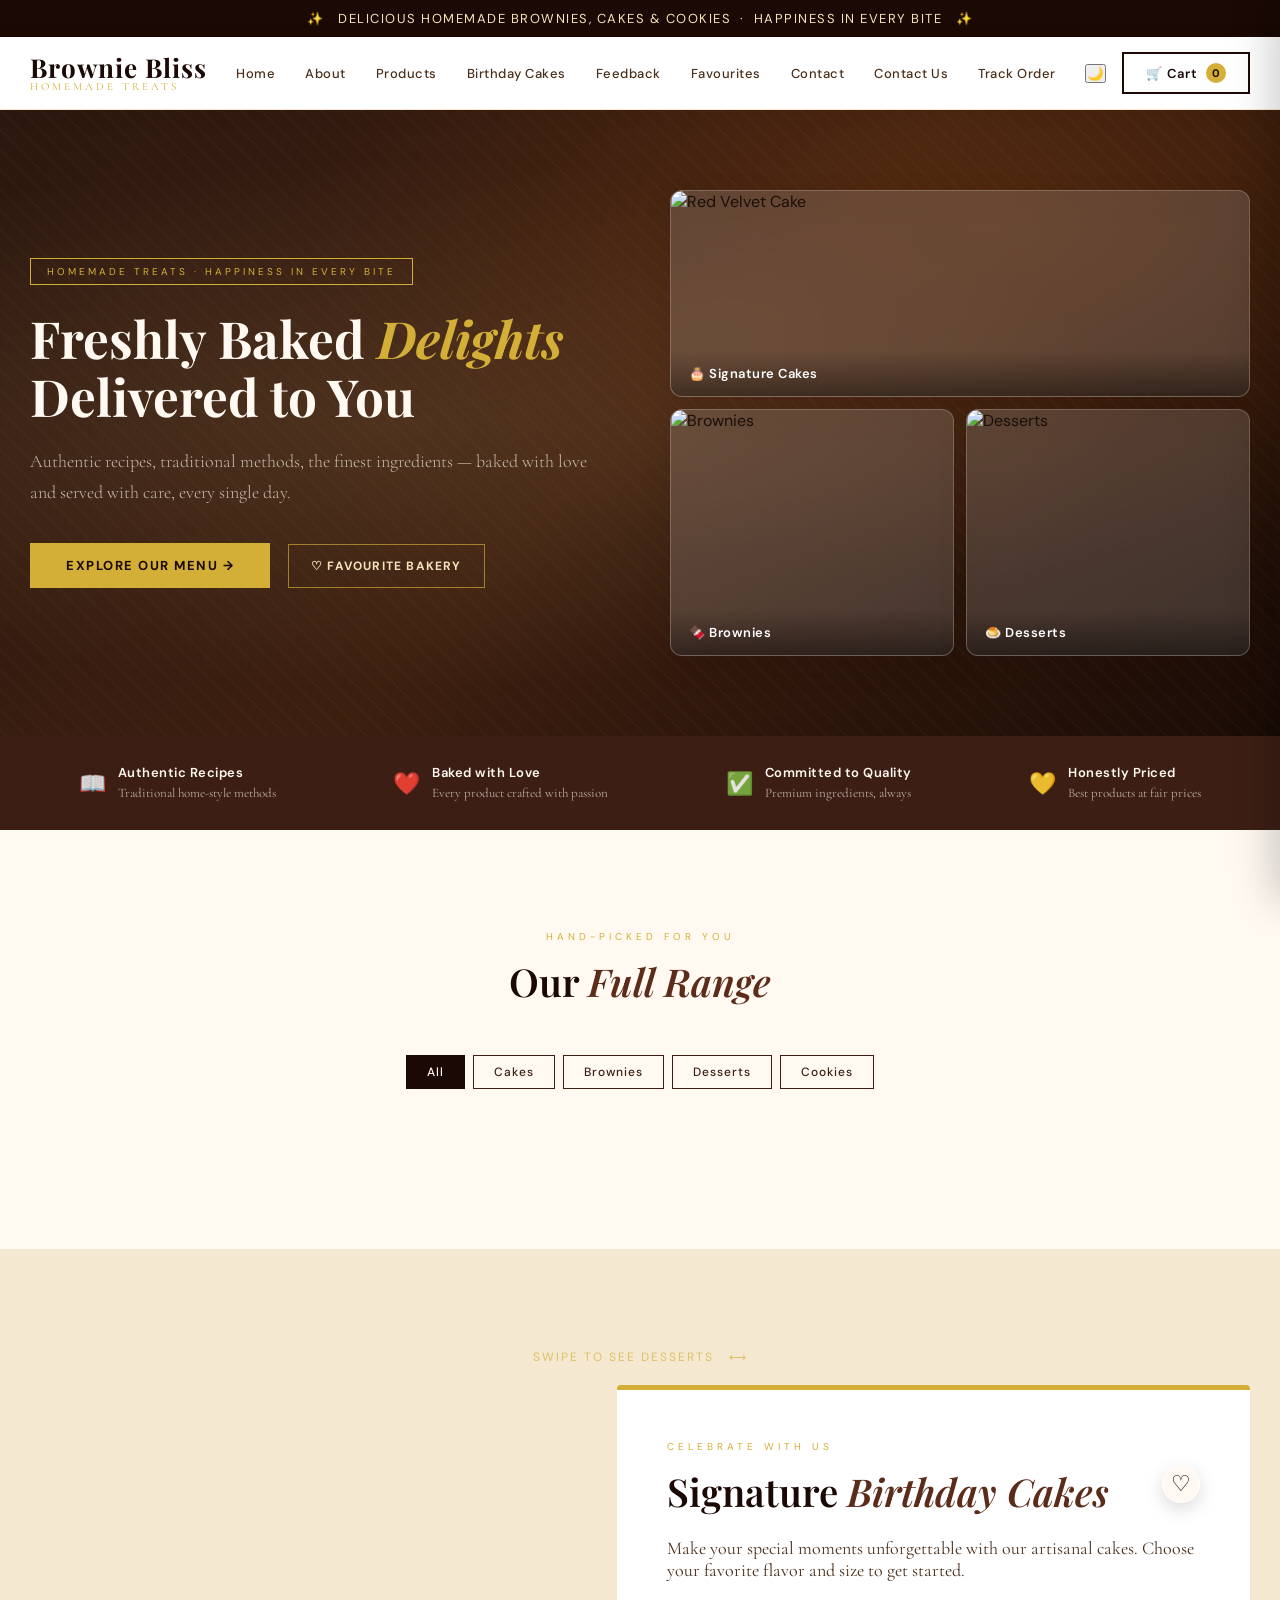
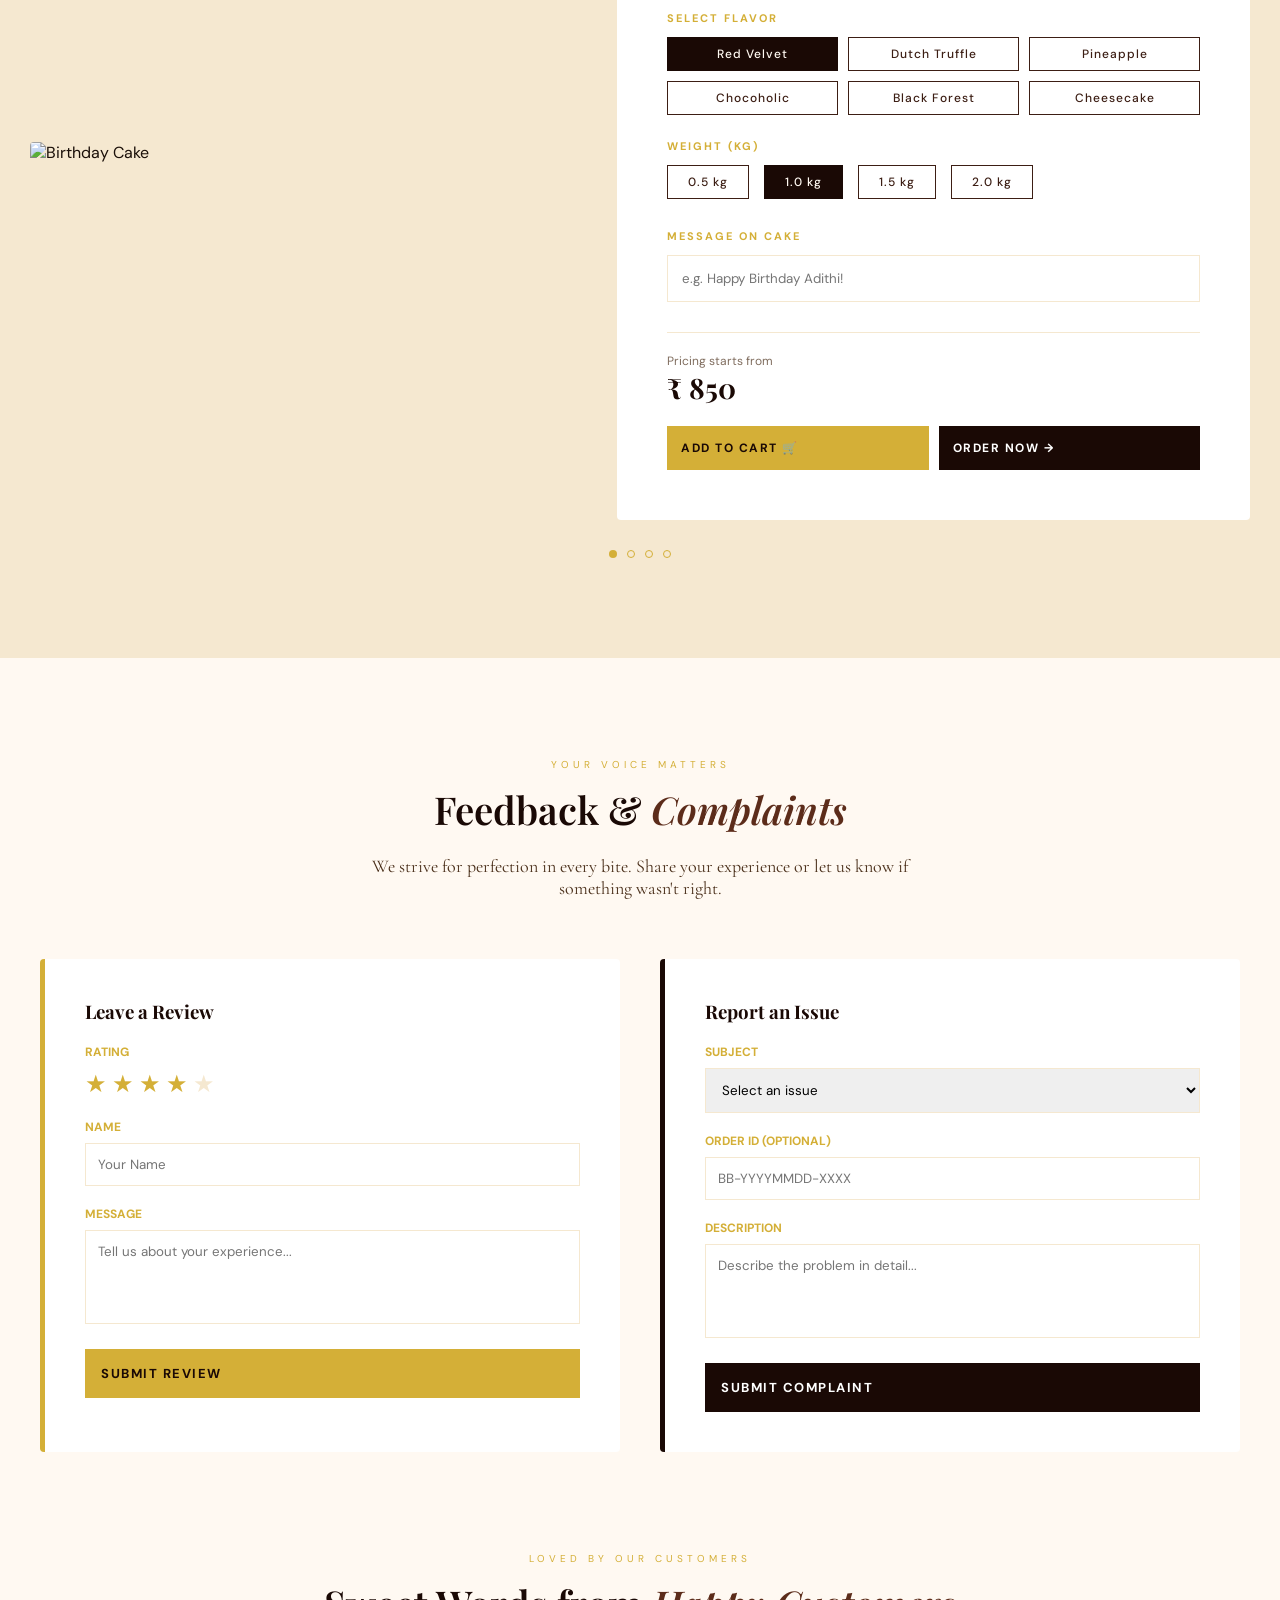
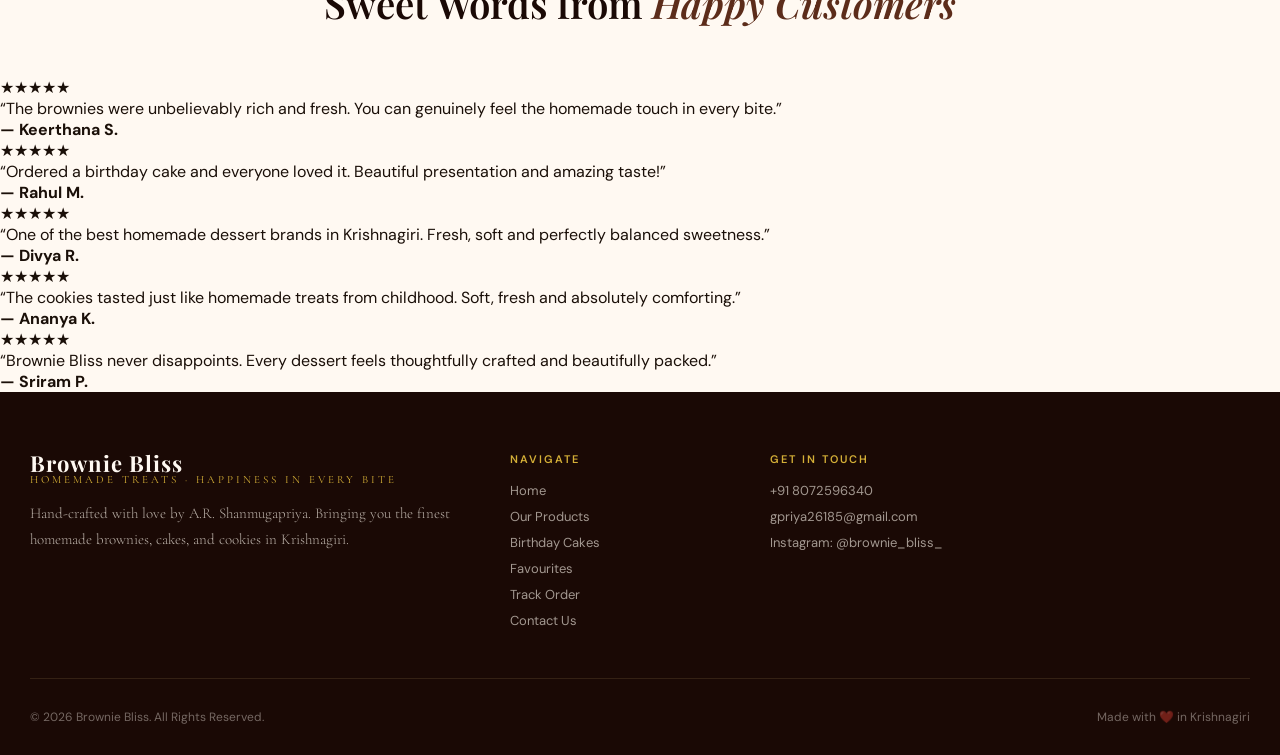
==== public/index.html @ 23c50c58 "resolved conflicts" ====
<!DOCTYPE html>
<html lang="en">

<head>
  <meta charset="UTF-8">
  <meta name="viewport" content="width=device-width, initial-scale=1.0">
  <link rel="icon" type="image/png" href="assets/favicon.png">
  <title>Brownie Bliss — Happiness in Every Bite</title>
  <link
    href="https://fonts.googleapis.com/css2?family=Playfair+Display:ital,wght@0,400;0,600;0,700;1,400&family=Cormorant+Garamond:wght@300;400;500&family=DM+Sans:wght@300;400;500&display=swap"
    rel="stylesheet">
  <link rel="stylesheet" href="style.css">
  <!-- Theme init: sets dark class synchronously before first paint (no flash) -->
  <script>
    (function () {
      try {
        var t = localStorage.getItem('bb_theme') || 'light';
        if (t === 'dark') document.documentElement.classList.add('dark');
      } catch (_) {}
    })();
  </script>
</head>

<body id="home">

  <!-- ANNOUNCEMENT -->
  <div class="announcement">✨ &nbsp; DELICIOUS HOMEMADE BROWNIES, CAKES & COOKIES &nbsp;·&nbsp; HAPPINESS IN EVERY
    BITE &nbsp; ✨</div>

  <!-- HEADER -->
  <header>
    <div class="header-inner">
      <a href="index.html" class="logo">
        <span class="logo-name">Brownie Bliss</span>
        <span class="logo-sub">Homemade Treats</span>
      </a>
      <nav>
        <a href="index.html#home">Home</a>
        <a href="about.html">About</a>
        <a href="index.html#products">Products</a>
        <a href="index.html#birthday">Birthday Cakes</a>
        <a href="#feedback">Feedback</a>
        <a href="favourites.html">Favourites <span class="nav-count" data-favourites-count style="display:none">0</span></a>
        <a href="index.html#contact">Contact</a>
        <a href="contact.html">Contact Us</a>
        <a href="track.html">Track Order</a>
      </nav>
      <button class="menu-toggle" onclick="toggleMenu()">
  ☰
</button>
      <div class="header-actions">
        <button id="themeToggleBtn" class="theme-toggle-btn" onclick="toggleTheme()"
          aria-label="Toggle dark mode" title="Toggle dark mode">
          <span id="themeIcon">🌙</span>
        </button>
        <button class="cart-btn" onclick="openCart()">
          🛒 Cart
          <span class="cart-count" id="cartBadge">0</span>
        </button>
      </div>
    </div>
  </header>
<div class="mobile-menu" id="mobileMenu">
  <a href="index.html#home">Home</a>
  <a href="index.html#products">Products</a>
  <a href="index.html#birthday">Birthday Cakes</a>
  <a href="index.html#contact">Contact</a>
  <a href="track.html">Track Order</a>
</div>
  <!-- HERO -->
  <section class="hero">
    <div class="hero-bg"></div>
    <div class="hero-pattern"></div>
    <div class="hero-content">
      <div class="hero-text">
        <span class="hero-badge">Homemade Treats · Happiness in every bite</span>
        <h1 class="hero-title">
          Freshly Baked <em>Delights</em><br>Delivered to You
        </h1>
        <p class="hero-desc">Authentic recipes, traditional methods, the finest ingredients — baked with love
          and served
          with care, every single day.</p>
        <a href="#products" class="hero-cta" style="text-decoration: none;">
          Explore Our Menu &rarr;
        </a>
        <button class="hero-favourite-btn"
          type="button"
          data-fav-type="bakeries"
          data-fav-id="brownie-bliss"
          aria-pressed="false"
          onclick="toggleBakeryFavourite()">
          &#9825; Favourite Bakery
        </button>
      </div>
      <div class="hero-visual">
        <div class="hero-card">
          <img src="https://theobroma.in/cdn/shop/files/redvelvet-theo.jpg?v=1701321860" alt="Red Velvet Cake">
          <div class="hero-card-label">🎂 Signature Cakes</div>
        </div>
        <div class="hero-card">
          <img src="https://theobroma.in/cdn/shop/files/OverloadBrownie_400x400.jpg?v=1711183338" alt="Brownies">
          <div class="hero-card-label">🍫 Brownies</div>
        </div>
        <div class="hero-card">
          <img src="https://theobroma.in/cdn/shop/files/Delicacies-04.jpg?v=1681320427" alt="Desserts">
          <div class="hero-card-label">🍮 Desserts</div>
        </div>
      </div>
    </div>
  </section>

  <!-- VALUES STRIP -->
  <div class="values-strip" id="about">
    <div class="values-inner">
      <div class="value-item">
        <span class="value-icon">📖</span>
        <div class="value-text">
          <strong>Authentic Recipes</strong>
          <span>Traditional home-style methods</span>
        </div>
      </div>
      <div class="value-item">
        <span class="value-icon">❤️</span>
        <div class="value-text">
          <strong>Baked with Love</strong>
          <span>Every product crafted with passion</span>
        </div>
      </div>
      <div class="value-item">
        <span class="value-icon">✅</span>
        <div class="value-text">
          <strong>Committed to Quality</strong>
          <span>Premium ingredients, always</span>
        </div>
      </div>
      <div class="value-item">
        <span class="value-icon">💛</span>
        <div class="value-text">
          <strong>Honestly Priced</strong>
          <span>Best products at fair prices</span>
        </div>
      </div>
    </div>
  </div>



  <!-- PRODUCTS SECTION -->
  <section class="products-section" id="products" style="padding: 100px 30px; background: var(--cream);">
    <div class="products-inner">
      <div class="section-header">
        <span class="section-label">Hand-picked for you</span>
        <h2 class="section-title">Our <em>Full Range</em></h2>
      </div>

      <div class="filter-tabs" style="margin-bottom: 60px;">
        <button class="filter-tab active" onclick="filterProducts('all', this)">All</button>
        <button class="filter-tab" onclick="filterProducts('cakes', this)">Cakes</button>
        <button class="filter-tab" onclick="filterProducts('brownies', this)">Brownies</button>
        <button class="filter-tab" onclick="filterProducts('desserts', this)">Desserts</button>
        <button class="filter-tab" onclick="filterProducts('cookies', this)">Cookies</button>
      </div>

      <div class="products-grid" id="productsGrid"></div>
    </div>
  </section>

  <!-- BIRTHDAY & DESSERT SLIDER SECTION -->
  <section class="birthday-section" id="birthday"
    style="padding: 100px 0; background: var(--cream-dark); min-height: 80vh; overflow: hidden;">
    
    <!-- Slider Hint -->
    <div style="text-align: center; margin-bottom: 20px; font-size: 12px; color: var(--gold); letter-spacing: 2px; text-transform: uppercase; opacity: 0.7;">
      Swipe to see Desserts &nbsp; ⟷
    </div>

    <div class="birthday-slider" style="display: flex; overflow-x: auto; scroll-snap-type: x mandatory; -webkit-overflow-scrolling: touch; scroll-behavior: smooth;">
      
      <!-- SLIDE 1: BIRTHDAY CAKES -->
      <div class="bday-slide" style="flex: 0 0 100%; scroll-snap-align: start; padding: 0 30px;">
        <div style="max-width: 1300px; margin: 0 auto; display: grid; grid-template-columns: 1fr 1.2fr; gap: 60px; align-items: center;">
          <div class="birthday-visual">
            <img id="birthdayCakeImg" src="https://theobroma.in/cdn/shop/files/redvelvet-theo.jpg?v=1701321860"
              alt="Birthday Cake"
              style="width: 100%; height: 550px; object-fit: cover; border-radius: 4px; box-shadow: var(--shadow);">
          </div>
          <div class="birthday-card"
            style="background: var(--white); padding: 50px; border-radius: 4px; box-shadow: var(--shadow); border-top: 5px solid var(--gold);">
            <span class="section-label">Celebrate with Us</span>
            <div class="birthday-title-row">
              <h2 class="section-title" style="margin-bottom: 20px;">Signature <em>Birthday Cakes</em></h2>
              <button id="birthdayFavoriteBtn" class="favorite-btn favorite-btn-inline" type="button"
                aria-label="Toggle birthday cake favourite" aria-pressed="false" onclick="toggleBirthdayFavourite()">&#9825;</button>
            </div>
            <p
              style="margin-bottom: 30px; color: var(--text-mid); font-family: 'Cormorant Garamond', serif; font-size: 18px;">
              Make your special moments unforgettable with our artisanal cakes. Choose your favorite flavor and
              size to get
              started.
            </p>
    
            <div style="margin-bottom: 24px;">
              <label
                style="display: block; font-size: 11px; letter-spacing: 2px; text-transform: uppercase; color: var(--gold); margin-bottom: 12px; font-weight: 700;">Select
                Flavor</label>
              <div style="display: grid; grid-template-columns: repeat(3, 1fr); gap: 10px;">
      <button class="filter-tab flavor-btn active" onclick="updateBirthdayCake('Red Velvet')">
        Red Velvet
      </button>
    
      <button class="filter-tab flavor-btn" onclick="updateBirthdayCake('Dutch Truffle')">
        Dutch Truffle
      </button>
    
      <button class="filter-tab flavor-btn" onclick="updateBirthdayCake('Pineapple')">
        Pineapple
      </button>
    
      <button class="filter-tab flavor-btn" onclick="updateBirthdayCake('Chocoholic')">
        Chocoholic
      </button>
    
      <button class="filter-tab flavor-btn" onclick="updateBirthdayCake('Black Forest')">
        Black Forest
      </button>
    
      <button class="filter-tab flavor-btn" onclick="updateBirthdayCake('Cheesecake')">
        Cheesecake
      </button>
    </div>
            </div>
    
            <div style="margin-bottom: 30px;">
              <label
                style="display: block; font-size: 11px; letter-spacing: 2px; text-transform: uppercase; color: var(--gold); margin-bottom: 12px; font-weight: 700;">Weight
                (kg)</label>
              <div style="display: flex; gap: 15px;">
                <button class="filter-tab" onclick="setCakeWeight('0.5')">0.5 kg</button>
                <button class="filter-tab active" onclick="setCakeWeight('1.0')">1.0 kg</button>
                <button class="filter-tab" onclick="setCakeWeight('1.5')">1.5 kg</button>
                <button class="filter-tab" onclick="setCakeWeight('2.0')">2.0 kg</button>
              </div>
            </div>
    
            <div style="margin-bottom: 30px;">
              <label
                style="display: block; font-size: 11px; letter-spacing: 2px; text-transform: uppercase; color: var(--gold); margin-bottom: 12px; font-weight: 700;">Message
                on Cake</label>
              <input type="text" id="cakeMessage" placeholder="e.g. Happy Birthday Adithi!"
                style="width: 100%; padding: 14px; border: 1px solid var(--cream-dark); outline: none; font-family: 'DM Sans', sans-serif;">
            </div>
    
            <div
              style="display: flex; flex-direction: column; gap: 10px; padding-top: 20px; border-top: 1px solid var(--cream-dark);">
              <div style="display: flex; justify-content: space-between; align-items: center; margin-bottom: 10px;">
                <div>
                  <span style="display: block; font-size: 12px; color: var(--text-mid); opacity: 0.7;">Pricing
                    starts
                    from</span>
                  <span id="cakePrice"
                    style="font-family: 'Playfair Display', serif; font-size: 28px; font-weight: 700; color: var(--brown-dark);">₹
                    850</span>
                </div>
              </div>
              <div style="display: grid; grid-template-columns: 1fr 1fr; gap: 10px;">
                <button class="hero-cta" style="padding: 14px; font-size: 12px;" onclick="addBirthdayToCart()">
                  Add to Cart 🛒
                </button>
                <button class="hero-cta" style="padding: 14px; font-size: 12px; background: var(--brown-dark); color: var(--white);" onclick="openCheckout()">
                  Order Now &rarr;
                </button>
              </div>
            </div>
          </div>
        </div>
      </div>

      <!-- SLIDE 2: DESSERTS -->
      <div class="bday-slide" style="flex: 0 0 100%; scroll-snap-align: start; padding: 0 30px;">
        <div style="max-width: 1300px; margin: 0 auto; display: grid; grid-template-columns: 1fr 1.2fr; gap: 60px; align-items: center;">
          <div class="birthday-visual">
            <img id="dessertImg" src="https://theobroma.in/cdn/shop/files/Delicacies-04.jpg?v=1681320427"
              alt="Desserts"
              style="width: 100%; height: 550px; object-fit: cover; border-radius: 4px; box-shadow: var(--shadow);">
          </div>
          <div class="birthday-card"
            style="background: var(--white); padding: 50px; border-radius: 4px; box-shadow: var(--shadow); border-top: 5px solid var(--gold);">
            <span class="section-label">Sweet Treats</span>
            <h2 class="section-title" style="margin-bottom: 20px;">Exquisite <em>Desserts</em></h2>
            <p
              style="margin-bottom: 30px; color: var(--text-mid); font-family: 'Cormorant Garamond', serif; font-size: 18px;">
              Indulge in our curated collection of fine desserts. From macarons to cheesecakes, every bite is a celebration of flavor and craftsmanship.
            </p>
    
            <div style="margin-bottom: 24px;">
              <label
                style="display: block; font-size: 11px; letter-spacing: 2px; text-transform: uppercase; color: var(--gold); margin-bottom: 12px; font-weight: 700;">Select
                Variety</label>
              <div style="display: grid; grid-template-columns: repeat(3, 1fr); gap: 10px;">
                <button class="filter-tab active">Macarons</button>
                <button class="filter-tab">Tarts</button>
                <button class="filter-tab">Pastries</button>
                <button class="filter-tab">Cupcakes</button>
                <button class="filter-tab">Mousse</button>
                <button class="filter-tab">Donuts</button>
              </div>
            </div>
    
            <div style="margin-bottom: 30px;">
              <label
                style="display: block; font-size: 11px; letter-spacing: 2px; text-transform: uppercase; color: var(--gold); margin-bottom: 12px; font-weight: 700;">Box
                Size</label>
              <div style="display: flex; gap: 15px;">
                <button class="filter-tab">Box of 2</button>
                <button class="filter-tab active">Box of 4</button>
                <button class="filter-tab">Box of 6</button>
                <button class="filter-tab">Box of 12</button>
              </div>
            </div>
    
            <div style="margin-bottom: 30px;">
              <label
                style="display: block; font-size: 11px; letter-spacing: 2px; text-transform: uppercase; color: var(--gold); margin-bottom: 12px; font-weight: 700;">Special
                Request</label>
              <input type="text" placeholder="e.g. Less sugar, Eggless"
                style="width: 100%; padding: 14px; border: 1px solid var(--cream-dark); outline: none; font-family: 'DM Sans', sans-serif;">
            </div>
    
            <div
              style="display: flex; flex-direction: column; gap: 10px; padding-top: 20px; border-top: 1px solid var(--cream-dark);">
              <div style="display: flex; justify-content: space-between; align-items: center; margin-bottom: 10px;">
                <div>
                  <span style="display: block; font-size: 12px; color: var(--text-mid); opacity: 0.7;">Pricing
                    starts
                    from</span>
                  <span
                    style="font-family: 'Playfair Display', serif; font-size: 28px; font-weight: 700; color: var(--brown-dark);">₹
                    350</span>
                </div>
              </div>
              <div style="display: grid; grid-template-columns: 1fr 1fr; gap: 10px;">
                <button class="hero-cta" style="padding: 14px; font-size: 12px;" onclick="addDessertToCart()">
                  Add to Cart 🛒
                </button>
                <button class="hero-cta" style="padding: 14px; font-size: 12px; background: var(--brown-dark); color: var(--white);" onclick="openCheckout()">
                  Order Now &rarr;
                </button>
              </div>
            </div>
          </div>
        </div>
      </div>

      <!-- SLIDE 3: BROWNIES -->
      <div class="bday-slide" style="flex: 0 0 100%; scroll-snap-align: start; padding: 0 30px;">
        <div style="max-width: 1300px; margin: 0 auto; display: grid; grid-template-columns: 1fr 1.2fr; gap: 60px; align-items: center;">
          <div class="birthday-visual">
            <img id="brownieImg" src="https://theobroma.in/cdn/shop/files/OverloadBrownie_400x400.jpg?v=1711183338"
              alt="Brownies"
              style="width: 100%; height: 550px; object-fit: cover; border-radius: 4px; box-shadow: var(--shadow);">
          </div>
          <div class="birthday-card"
            style="background: var(--white); padding: 50px; border-radius: 4px; box-shadow: var(--shadow); border-top: 5px solid var(--gold);">
            <span class="section-label">Fudgy Delights</span>
            <h2 class="section-title" style="margin-bottom: 20px;">Signature <em>Brownies</em></h2>
            <p
              style="margin-bottom: 30px; color: var(--text-mid); font-family: 'Cormorant Garamond', serif; font-size: 18px;">
              Our brownies are legendary. Fudgy, decadent, and made with the finest Belgian chocolate for an unparalleled cocoa experience.
            </p>
    
            <div style="margin-bottom: 24px;">
              <label
                style="display: block; font-size: 11px; letter-spacing: 2px; text-transform: uppercase; color: var(--gold); margin-bottom: 12px; font-weight: 700;">Select
                Flavor</label>
              <div style="display: grid; grid-template-columns: repeat(3, 1fr); gap: 10px;">
                <button class="filter-tab active">Walnut</button>
                <button class="filter-tab">Overload</button>
                <button class="filter-tab">Nutella</button>
                <button class="filter-tab">Red Velvet</button>
                <button class="filter-tab">Cookie</button>
                <button class="filter-tab">Assorted</button>
              </div>
            </div>
    
            <div style="margin-bottom: 30px;">
              <label
                style="display: block; font-size: 11px; letter-spacing: 2px; text-transform: uppercase; color: var(--gold); margin-bottom: 12px; font-weight: 700;">Pack
                Size</label>
              <div style="display: flex; gap: 15px;">
                <button class="filter-tab">Pack of 1</button>
                <button class="filter-tab active">Pack of 4</button>
                <button class="filter-tab">Pack of 6</button>
                <button class="filter-tab">Pack of 12</button>
              </div>
            </div>
    
            <div style="margin-bottom: 30px;">
              <label
                style="display: block; font-size: 11px; letter-spacing: 2px; text-transform: uppercase; color: var(--gold); margin-bottom: 12px; font-weight: 700;">Gift
                Wrap</label>
              <div style="display: flex; gap: 15px;">
                <button class="filter-tab active">Standard</button>
                <button class="filter-tab">Premium Gold</button>
              </div>
            </div>
    
            <div
              style="display: flex; flex-direction: column; gap: 10px; padding-top: 20px; border-top: 1px solid var(--cream-dark);">
              <div style="display: flex; justify-content: space-between; align-items: center; margin-bottom: 10px;">
                <div>
                  <span style="display: block; font-size: 12px; color: var(--text-mid); opacity: 0.7;">Pricing
                    starts
                    from</span>
                  <span
                    style="font-family: 'Playfair Display', serif; font-size: 28px; font-weight: 700; color: var(--brown-dark);">₹
                    250</span>
                </div>
              </div>
              <div style="display: grid; grid-template-columns: 1fr 1fr; gap: 10px;">
                <button class="hero-cta" style="padding: 14px; font-size: 12px;" onclick="addBrownieToCart()">
                  Add to Cart 🛒
                </button>
                <button class="hero-cta" style="padding: 14px; font-size: 12px; background: var(--brown-dark); color: var(--white);" onclick="openCheckout()">
                  Order Now &rarr;
                </button>
              </div>
            </div>
          </div>
        </div>
      </div>

      <!-- SLIDE 4: COOKIES -->
      <div class="bday-slide" style="flex: 0 0 100%; scroll-snap-align: start; padding: 0 30px;">
        <div style="max-width: 1300px; margin: 0 auto; display: grid; grid-template-columns: 1fr 1.2fr; gap: 60px; align-items: center;">
          <div class="birthday-visual">
            <img id="cookieImg" src="https://www.shugarysweets.com/wp-content/uploads/2020/05/chocolate-chip-cookies-recipe.jpg"
              alt="Cookies"
              style="width: 100%; height: 550px; object-fit: cover; border-radius: 4px; box-shadow: var(--shadow);">
          </div>
          <div class="birthday-card"
            style="background: var(--white); padding: 50px; border-radius: 4px; box-shadow: var(--shadow); border-top: 5px solid var(--gold);">
            <span class="section-label">Freshly Baked</span>
            <h2 class="section-title" style="margin-bottom: 20px;">Gourmet <em>Cookies</em></h2>
            <p
              style="margin-bottom: 30px; color: var(--text-mid); font-family: 'Cormorant Garamond', serif; font-size: 18px;">
              Golden, crispy on the edges, and chewy in the middle. Our cookies are packed with premium chocolate chips and baked to perfection.
            </p>
    
            <div style="margin-bottom: 24px;">
              <label
                style="display: block; font-size: 11px; letter-spacing: 2px; text-transform: uppercase; color: var(--gold); margin-bottom: 12px; font-weight: 700;">Select Variety</label>
              <div style="display: grid; grid-template-columns: repeat(3, 1fr); gap: 10px;">
                <button class="filter-tab active">Choco Chip</button>
                <button class="filter-tab">Double Choco</button>
                <button class="filter-tab">Oatmeal Raisin</button>
                <button class="filter-tab">Almond Biscotti</button>
                <button class="filter-tab">Red Velvet</button>
                <button class="filter-tab">Assorted</button>
              </div>
            </div>
    
            <div style="margin-bottom: 30px;">
              <label
                style="display: block; font-size: 11px; letter-spacing: 2px; text-transform: uppercase; color: var(--gold); margin-bottom: 12px; font-weight: 700;">Pack Size</label>
              <div style="display: flex; gap: 15px;">
                <button class="filter-tab">Box of 2</button>
                <button class="filter-tab active">Box of 6</button>
                <button class="filter-tab">Box of 12</button>
                <button class="filter-tab">Gift Tin</button>
              </div>
            </div>
    
            <div
              style="display: flex; flex-direction: column; gap: 10px; padding-top: 20px; border-top: 1px solid var(--cream-dark);">
              <div style="display: flex; justify-content: space-between; align-items: center; margin-bottom: 10px;">
                <div>
                  <span style="display: block; font-size: 12px; color: var(--text-mid); opacity: 0.7;">Pricing starts from</span>
                  <span
                    style="font-family: 'Playfair Display', serif; font-size: 28px; font-weight: 700; color: var(--brown-dark);">₹ 250</span>
                </div>
              </div>
              <div style="display: grid; grid-template-columns: 1fr 1fr; gap: 10px;">
                <button class="hero-cta" style="padding: 14px; font-size: 12px;" onclick="addCookieToCart()">
                  Add to Cart 🛒
                </button>
                <button class="hero-cta" style="padding: 14px; font-size: 12px; background: var(--brown-dark); color: var(--white);" onclick="openCheckout()">
                  Order Now &rarr;
                </button>
              </div>
            </div>
          </div>
        </div>
      </div>

    </div>

    <!-- Slider Navigation Dots -->
    <div style="display: flex; justify-content: center; gap: 10px; margin-top: 30px;">
      <div style="width: 8px; height: 8px; border-radius: 50%; background: var(--gold); cursor: pointer;"></div>
      <div style="width: 8px; height: 8px; border-radius: 50%; background: var(--cream-dark); border: 1px solid var(--gold); cursor: pointer;"></div>
      <div style="width: 8px; height: 8px; border-radius: 50%; background: var(--cream-dark); border: 1px solid var(--gold); cursor: pointer;"></div>
      <div style="width: 8px; height: 8px; border-radius: 50%; background: var(--cream-dark); border: 1px solid var(--gold); cursor: pointer;"></div>
    </div>

  </section>

  <!-- FEEDBACK & COMPLAINTS SECTION -->
  <section id="feedback" style="padding: 100px 24px; background: var(--cream);">
    <div style="max-width: 1200px; margin: 0 auto;">
      <div style="text-align: center; margin-bottom: 60px;">
        <span class="section-label">Your Voice Matters</span>
        <h2 class="section-title">Feedback & <em>Complaints</em></h2>
        <p style="max-width: 600px; margin: 20px auto; color: var(--text-mid); font-family: 'Cormorant Garamond', serif; font-size: 18px;">
          We strive for perfection in every bite. Share your experience or let us know if something wasn't right.

        </p>
      </div>

      <div style="display: grid; grid-template-columns: 1fr 1fr; gap: 40px;">
        
        <!-- Feedback Area -->
        <div style="background: var(--white); padding: 40px; border-radius: 4px; box-shadow: var(--shadow); border-left: 5px solid var(--gold);">
          <h3 style="font-family: 'Playfair Display', serif; margin-bottom: 20px; color: var(--brown-dark);">Leave a Review</h3>
          <form onsubmit="event.preventDefault(); showToast('Thank you for your feedback! ⭐'); this.reset();">
            <div style="margin-bottom: 20px;">
              <label style="display: block; font-size: 12px; font-weight: 700; color: var(--gold); margin-bottom: 8px; text-transform: uppercase;">Rating</label>
              <div style="display: flex; gap: 5px; font-size: 24px; color: var(--gold); cursor: pointer;">
                <span>★</span><span>★</span><span>★</span><span>★</span><span style="color: var(--cream-dark);">★</span>
              </div>
            </div>
            <div style="margin-bottom: 20px;">
              <label style="display: block; font-size: 12px; font-weight: 700; color: var(--gold); margin-bottom: 8px; text-transform: uppercase;">Name</label>
              <input type="text" placeholder="Your Name" required
                style="width: 100%; padding: 12px; border: 1px solid var(--cream-dark); outline: none; font-family: 'DM Sans', sans-serif;">
            </div>
            <div style="margin-bottom: 20px;">
              <label style="display: block; font-size: 12px; font-weight: 700; color: var(--gold); margin-bottom: 8px; text-transform: uppercase;">Message</label>
              <textarea placeholder="Tell us about your experience..." rows="4" required
                style="width: 100%; padding: 12px; border: 1px solid var(--cream-dark); outline: none; font-family: 'DM Sans', sans-serif; resize: none;"></textarea>
            </div>
            <button class="hero-cta" type="submit" style="width: 100%; padding: 16px;">Submit Review</button>
          </form>
        </div>

        <!-- Complaint Area -->
        <div style="background: var(--white); padding: 40px; border-radius: 4px; box-shadow: var(--shadow); border-left: 5px solid var(--brown-dark);">
          <h3 style="font-family: 'Playfair Display', serif; margin-bottom: 20px; color: var(--brown-dark);">Report an Issue</h3>
          <form onsubmit="event.preventDefault(); showToast('Complaint received. We will look into it. 🛠️'); this.reset();">
            <div style="margin-bottom: 20px;">
              <label style="display: block; font-size: 12px; font-weight: 700; color: var(--gold); margin-bottom: 8px; text-transform: uppercase;">Subject</label>
              <select required style="width: 100%; padding: 12px; border: 1px solid var(--cream-dark); outline: none; font-family: 'DM Sans', sans-serif;">
                <option value="">Select an issue</option>
                <option value="delivery">Delivery Delay</option>
                <option value="quality">Food Quality</option>
                <option value="payment">Payment Issue</option>
                <option value="other">Other</option>
              </select>
            </div>
            <div style="margin-bottom: 20px;">
              <label style="display: block; font-size: 12px; font-weight: 700; color: var(--gold); margin-bottom: 8px; text-transform: uppercase;">Order ID (Optional)</label>
              <input type="text" placeholder="BB-YYYYMMDD-XXXX"
                style="width: 100%; padding: 12px; border: 1px solid var(--cream-dark); outline: none; font-family: 'DM Sans', sans-serif;">
            </div>
            <div style="margin-bottom: 20px;">
              <label style="display: block; font-size: 12px; font-weight: 700; color: var(--gold); margin-bottom: 8px; text-transform: uppercase;">Description</label>
              <textarea placeholder="Describe the problem in detail..." rows="4" required
                style="width: 100%; padding: 12px; border: 1px solid var(--cream-dark); outline: none; font-family: 'DM Sans', sans-serif; resize: none;"></textarea>
            </div>
            <button class="hero-cta" type="submit" style="width: 100%; padding: 16px; background: var(--brown-dark); color: var(--white);">Submit Complaint</button>
          </form>
        </div>

      </div>
    </div>
  </section>

<!-- TESTIMONIALS -->
<section class="testimonials-section">
  <div class="products-inner">

    <div class="section-header">
      <span class="section-label">Loved by our customers</span>

      <h2 class="section-title">
        Sweet Words from <em>Happy Customers</em>
      </h2>
    </div>

    <div class="testimonial-marquee">

      <div class="testimonial-track">

        <!-- CARD 1 -->
        <div class="testimonial-card">

          <div class="testimonial-stars">★★★★★</div>

          <p>
            “The brownies were unbelievably rich and fresh.
            You can genuinely feel the homemade touch in every bite.”
          </p>

          <h4>— Keerthana S.</h4>

        </div>

        <!-- CARD 2 -->
        <div class="testimonial-card">

          <div class="testimonial-stars">★★★★★</div>

          <p>
            “Ordered a birthday cake and everyone loved it.
            Beautiful presentation and amazing taste!”
          </p>

          <h4>— Rahul M.</h4>

        </div>

        <!-- CARD 3 -->
        <div class="testimonial-card">

          <div class="testimonial-stars">★★★★★</div>

          <p>
            “One of the best homemade dessert brands in Krishnagiri.
            Fresh, soft and perfectly balanced sweetness.”
          </p>

          <h4>— Divya R.</h4>

        </div>

        <!-- CARD 4 -->
        <div class="testimonial-card">

          <div class="testimonial-stars">★★★★★</div>

          <p>
            “The cookies tasted just like homemade treats from childhood.
            Soft, fresh and absolutely comforting.”
          </p>

          <h4>— Ananya K.</h4>

        </div>

        <!-- CARD 5 -->
        <div class="testimonial-card">

          <div class="testimonial-stars">★★★★★</div>

          <p>
            “Brownie Bliss never disappoints.
            Every dessert feels thoughtfully crafted and beautifully packed.”
          </p>

          <h4>— Sriram P.</h4>

        </div>

      </div>

    </div>

  </div>
</section>

  <!-- FOOTER -->
  <footer id="contact">
    <div class="footer-inner">
      <div class="footer-top">
        <div class="footer-brand">
          <div class="logo">
            <span class="logo-name">Brownie Bliss</span>
            <span class="logo-sub">Homemade Treats · Happiness in every bite</span>
          </div>
          <p>Hand-crafted with love by A.R. Shanmugapriya. Bringing you the finest homemade brownies, cakes,
            and cookies in Krishnagiri.</p>
        </div>
        <div class="footer-col">
          <h4>Navigate</h4>
          <a href="#home">Home</a>
          <a href="#products">Our Products</a>
          <a href="#birthday">Birthday Cakes</a>
          <a href="favourites.html">Favourites</a>
          <a href="track.html">Track Order</a>
          <a href="contact.html">Contact Us</a>
        </div>
        <div class="footer-col" style="display: none;">
          <h4>Information</h4>
          <a href="#">Privacy Policy</a>
          <a href="#">Refund Policy</a>
        </div>
        <div class="footer-col">
          <h4>Get In Touch</h4>
          <a href="tel:08072596340">+91 8072596340</a>
          <a href="mailto:gpriya26185@gmail.com">gpriya26185@gmail.com</a>
          <a href="https://instagram.com/brownie_bliss_" target="_blank" rel="noopener noreferrer">Instagram: @brownie_bliss_</a>
        </div>
      </div>
      <div class="footer-bottom">
        <span>© 2026 Brownie Bliss. All Rights Reserved.</span>
        <span>Made with ❤️ in Krishnagiri</span>
      </div>
    </div>
  </footer>

  <!-- SHARED COMPONENTS -->
  <div class="cart-overlay" id="cartOverlay" onclick="closeCart()"></div>
  <div class="cart-sidebar" id="cartSidebar">
    <div class="cart-header">
      <span class="cart-title">Your Cart 🛒</span>
      <button class="cart-close" onclick="closeCart()">✕</button>
    </div>
    <div class="cart-items" id="cartItems"></div>
    <div class="cart-footer" id="cartFooter" style="display:none">
      <div class="cart-total">
        <span class="cart-total-label">Total Amount</span>
        <span class="cart-total-amt" id="cartTotal">₹0</span>
      </div>
      <button class="whatsapp-btn" onclick="sendToWhatsApp()">
        Order via WhatsApp
      </button>
      <p class="whatsapp-note">You'll be redirected to WhatsApp to confirm your order</p>
    </div>
  </div>

  <!-- TOAST -->
  <div class="toast" id="toast"></div>

  <script src="script.js"></script>
</body>

</html>
---- public/style.css ----
html {
  scroll-behavior: smooth;
}

:root {
  --brown-dark: #1A0905;
  --brown-mid: #3C1E14;
  --brown-warm: #5C2C1A;
  --brand-red: #8B0000;
  --gold: #D4AF37;
  --gold-light: #F4E4BC;
  --cream: #FFF9F2;
  --cream-dark: #F5E8D0;
  --text-dark: #1a0f08;
  --text-mid: #4a2f1a;
  --white: #fff;
  --shadow-sm: 0 2px 4px rgba(26, 9, 5, 0.05);
  --shadow-md: 0 10px 30px rgba(26, 9, 5, 0.1);
  --shadow-lg: 0 20px 50px rgba(26, 9, 5, 0.15);
  --radius-sm: 4px;
  --radius-md: 12px;
  --radius-lg: 20px;
  --glass: rgba(255, 255, 255, 0.15);
  --glass-border: rgba(255, 255, 255, 0.2);
}

* {
  margin: 0;
  padding: 0;
  box-sizing: border-box;
}

body {
  background: var(--cream);
  color: var(--text-dark);
  font-family: 'DM Sans', sans-serif;
  overflow-x: hidden;
}

/* ANNOUNCEMENT BAR */
.announcement {
  background: var(--brown-dark);
  color: var(--gold-light);
  text-align: center;
  padding: 10px 20px;
  font-size: 13px;
  letter-spacing: 1.5px;
  font-family: 'DM Sans', sans-serif;
  font-weight: 400;
}

/* HEADER */
header {
  background: var(--white);
  border-bottom: 1px solid var(--cream-dark);
  position: sticky;
  top: 0;
  z-index: 1000;
  box-shadow: 0 2px 20px rgba(44, 24, 16, 0.08);
}

.header-inner {
  max-width: 1300px;
  margin: 0 auto;
  padding: 0 30px;
  display: flex;
  align-items: center;
  justify-content: space-between;
  height: 72px;
}

.logo {
  display: flex;
  flex-direction: column;
  line-height: 1;
}

.logo-name {
  font-family: 'Playfair Display', serif;
  font-size: 26px;
  font-weight: 700;
  color: var(--brown-dark);
  letter-spacing: 1px;
}

.logo-sub {
  font-family: 'Cormorant Garamond', serif;
  font-size: 11px;
  letter-spacing: 3px;
  color: var(--gold);
  text-transform: uppercase;
}

nav {
  display: flex;
  gap: 30px;
  align-items: center;
}

nav a {
  text-decoration: none;
  color: var(--text-mid);
  font-size: 13px;
  letter-spacing: 0.5px;
  font-weight: 500;
  transition: color 0.2s;
  position: relative;
}

nav a::after {
  content: '';
  position: absolute;
  bottom: -3px;
  left: 0;
  right: 0;
  height: 1px;
  background: var(--gold);
  transform: scaleX(0);
  transition: transform 0.25s;
}

nav a:hover::after {
  transform: scaleX(1);
}

nav a:hover {
  color: var(--brown-dark);
}

.header-actions {
  display: flex;
  gap: 16px;
  align-items: center;
}

.cart-btn {
  position: relative;
  background: none;
  border: 2px solid var(--brown-dark);
  color: var(--brown-dark);
  padding: 9px 22px;
  font-family: 'DM Sans', sans-serif;
  font-size: 13px;
  font-weight: 600;
  letter-spacing: 1px;
  cursor: pointer;
  transition: all 0.2s;
  border-radius: 0;
  display: flex;
  align-items: center;
  gap: 8px;
}

.cart-btn:hover {
  background: var(--brown-dark);
  color: var(--white);
}

.cart-count {
  background: var(--gold);
  color: var(--brown-dark);
  border-radius: 50%;
  width: 20px;
  height: 20px;
  font-size: 11px;
  font-weight: 700;
  display: flex;
  align-items: center;
  justify-content: center;
}

/* HERO */
.hero {
  background: var(--brown-dark);
  position: relative;
  overflow: hidden;
  min-height: 520px;
  display: flex;
  align-items: center;
}

.hero-bg {
  position: absolute;
  inset: 0;
  background:
    radial-gradient(ellipse at 30% 50%, rgba(201, 169, 110, 0.15) 0%, transparent 60%),
    radial-gradient(ellipse at 80% 20%, rgba(139, 69, 19, 0.3) 0%, transparent 50%),
    linear-gradient(135deg, #2C1810 0%, #3d1f10 50%, #1a0c06 100%);
}

.hero-pattern {
  position: absolute;
  inset: 0;
  opacity: 0.04;
  background-image: repeating-linear-gradient(45deg, var(--gold) 0, var(--gold) 1px, transparent 0, transparent 50%);
  background-size: 20px 20px;
}

.hero-content {
  position: relative;
  max-width: 1300px;
  margin: 0 auto;
  padding: 80px 30px;
  display: grid;
  grid-template-columns: 1fr 1fr;
  gap: 60px;
  align-items: center;
  width: 100%;
}

.hero-text {
  color: var(--white);
}

.hero-badge {
  display: inline-block;
  border: 1px solid var(--gold);
  color: var(--gold);
  font-size: 10px;
  letter-spacing: 3px;
  text-transform: uppercase;
  padding: 6px 16px;
  margin-bottom: 24px;
  font-family: 'DM Sans', sans-serif;
}

.hero-title {
  font-family: 'Playfair Display', serif;
  font-size: clamp(36px, 4vw, 56px);
  font-weight: 700;
  line-height: 1.15;
  color: var(--cream);
  margin-bottom: 20px;
}

.hero-title em {
  font-style: italic;
  color: var(--gold);
}

.hero-desc {
  font-family: 'Cormorant Garamond', serif;
  font-size: 18px;
  color: rgba(253, 246, 237, 0.7);
  line-height: 1.7;
  margin-bottom: 36px;
  font-weight: 300;
}

.hero-cta {
  display: inline-flex;
  align-items: center;
  gap: 12px;
  background: var(--gold);
  color: var(--brown-dark);
  padding: 14px 36px;
  text-decoration: none;
  font-size: 13px;
  font-weight: 700;
  letter-spacing: 1.5px;
  text-transform: uppercase;
  transition: all 0.25s;
  font-family: 'DM Sans', sans-serif;
  cursor: pointer;
  border: none;
}

.hero-cta:hover {
  background: var(--cream);
  transform: translateY(-2px);
  box-shadow: 0 8px 24px rgba(0, 0, 0, 0.3);
}

.hero-visual {
  display: grid;
  grid-template-columns: 1fr 1fr;
  gap: 12px;
}

.hero-card {
  background: var(--glass);
  backdrop-filter: blur(14px);
  -webkit-backdrop-filter: blur(14px);
  border: 1px solid var(--glass-border);
  border-radius: var(--radius-md);
  overflow: hidden;
  cursor: pointer;
  transition: all 0.4s cubic-bezier(0.165, 0.84, 0.44, 1);
  box-shadow: var(--shadow-md);
}

.hero-card:hover {
  transform: translateY(-8px) scale(1.02);
  box-shadow: var(--shadow-lg);
  border-color: rgba(212, 175, 55, 0.4);
}

.hero-card:first-child {
  grid-column: span 2;
}

.hero-card img {
  width: 100%;
  height: 200px;
  object-fit: cover;
  display: block;
}

.hero-card:first-child img {
  height: 160px;
}

.hero-card-label {
  padding: 14px 18px;
  font-family: 'DM Sans', sans-serif;
  font-size: 13px;
  font-weight: 600;
  color: #fff;
  letter-spacing: 0.5px;
  background: linear-gradient(to bottom, rgba(0, 0, 0, 0), rgba(0, 0, 0, 0.4));
}

/* VALUES STRIP */
.values-strip {
  background: var(--brown-mid);
  padding: 28px 30px;
}

.values-inner {
  max-width: 1300px;
  margin: 0 auto;
  display: flex;
  justify-content: space-around;
  flex-wrap: wrap;
  gap: 20px;
}

.value-item {
  display: flex;
  align-items: center;
  gap: 12px;
  color: var(--cream);
}

.value-icon {
  font-size: 22px;
  opacity: 0.9;
}

.value-text strong {
  display: block;
  font-size: 13px;
  font-weight: 600;
  letter-spacing: 0.5px;
  font-family: 'DM Sans', sans-serif;
}

.value-text span {
  font-size: 11px;
  opacity: 0.65;
  font-family: 'Cormorant Garamond', serif;
  font-size: 13px;
}

/* SECTION TITLES */
.section-header {
  text-align: center;
  margin-bottom: 48px;
}

.section-label {
  font-family: 'DM Sans', sans-serif;
  font-size: 10px;
  letter-spacing: 4px;
  color: var(--gold);
  text-transform: uppercase;
  margin-bottom: 12px;
  display: block;
}

.section-title {
  font-family: 'Playfair Display', serif;
  font-size: clamp(28px, 3vw, 40px);
  font-weight: 600;
  color: var(--brown-dark);
}

.section-title em {
  font-style: italic;
  color: var(--brown-warm);
}

/* CATEGORIES */
.categories-section {
  padding: 80px 30px;
  max-width: 1300px;
  margin: 0 auto;
}

.categories-grid {
  display: grid;
  grid-template-columns: repeat(4, 1fr);
  gap: 20px;
}

.cat-card {
  position: relative;
  overflow: hidden;
  cursor: pointer;
  border-radius: var(--radius-md);
  box-shadow: var(--shadow-md);
  aspect-ratio: 3/4;
  transition: all 0.4s ease;
}

.cat-card:hover {
  transform: translateY(-5px);
  box-shadow: var(--shadow-lg);
}

.cat-card img {
  width: 100%;
  height: 100%;
  object-fit: cover;
  transition: transform 0.4s ease;
  display: block;
}

.cat-card:hover img {
  transform: scale(1.07);
}

.cat-overlay {
  position: absolute;
  inset: 0;
  background: linear-gradient(to top, rgba(44, 24, 16, 0.85) 0%, rgba(44, 24, 16, 0.1) 60%, transparent 100%);
  display: flex;
  flex-direction: column;
  justify-content: flex-end;
  padding: 24px 20px;
  transition: background 0.3s;
}

.cat-card:hover .cat-overlay {
  background: linear-gradient(to top, rgba(44, 24, 16, 0.95) 0%, rgba(44, 24, 16, 0.3) 60%, transparent 100%);
}

.cat-name {
  font-family: 'Playfair Display', serif;
  font-size: 20px;
  font-weight: 600;
  color: var(--white);
  margin-bottom: 6px;
}

.cat-count {
  font-size: 12px;
  color: var(--gold-light);
  letter-spacing: 1px;
  font-family: 'DM Sans', sans-serif;
}

.cat-arrow {
  position: absolute;
  top: 16px;
  right: 16px;
  width: 32px;
  height: 32px;
  background: rgba(255, 255, 255, 0.1);
  border: 1px solid rgba(255, 255, 255, 0.3);
  border-radius: 50%;
  display: flex;
  align-items: center;
  justify-content: center;
  color: white;
  font-size: 14px;
  opacity: 0;
  transition: opacity 0.2s;
}

.cat-card:hover .cat-arrow {
  opacity: 1;
}

/* PRODUCTS SECTION */
.products-section {
  background: var(--cream-dark);
  padding: 80px 30px;
}

.products-inner {
  max-width: 1300px;
  margin: 0 auto;
}

/* FILTER TABS */
.filter-tabs {
  display: flex;
  gap: 8px;
  justify-content: center;
  margin-bottom: 40px;
  flex-wrap: wrap;
}

.filter-tab {
  padding: 8px 20px;
  border: 1px solid var(--brown-mid);
  background: none;
  color: var(--brown-mid);
  font-family: 'DM Sans', sans-serif;
  font-size: 12px;
  letter-spacing: 1px;
  cursor: pointer;
  transition: all 0.2s;
  font-weight: 500;
}

.filter-tab.active,
.filter-tab:hover {
  background: var(--brown-dark);
  color: var(--cream);
  border-color: var(--brown-dark);
}

.products-grid {
  display: grid;
  grid-template-columns: repeat(4, 1fr);
  gap: 24px;
}

.product-card {
  background: var(--white);
  border-radius: var(--radius-md);
  overflow: hidden;
  box-shadow: var(--shadow-sm);
  transition: all 0.4s cubic-bezier(0.165, 0.84, 0.44, 1);
  position: relative;
  border: 1px solid rgba(0, 0, 0, 0.03);
}

.product-card:hover {
  transform: translateY(-10px);
  box-shadow: var(--shadow-lg);
  border-color: rgba(0, 0, 0, 0.06);
}

.product-img-wrap {
  position: relative;
  overflow: hidden;
}

.product-img-wrap img {
  width: 100%;
  height: 220px;
  object-fit: cover;
  display: block;
  transition: transform 0.4s;
}

.product-card:hover .product-img-wrap img {
  transform: scale(1.05);
}

.bestseller-badge {
  position: absolute;
  top: 15px;
  left: 15px;
  background: var(--gold);
  color: var(--brown-dark);
  font-size: 10px;
  letter-spacing: 1px;
  text-transform: uppercase;
  padding: 5px 12px;
  font-weight: 700;
  font-family: 'DM Sans', sans-serif;
  border-radius: 30px;
  box-shadow: 0 4px 12px rgba(212, 175, 55, 0.4);
  z-index: 10;
}

.favorite-btn {
  position: absolute;
  top: 15px;
  right: 15px;
  width: 38px;
  height: 38px;
  border: 1px solid rgba(255, 255, 255, 0.7);
  background: rgba(255, 249, 242, 0.92);
  color: var(--brown-dark);
  border-radius: 50%;
  font-size: 22px;
  line-height: 1;
  cursor: pointer;
  z-index: 12;
  display: inline-flex;
  align-items: center;
  justify-content: center;
  box-shadow: 0 6px 18px rgba(26, 9, 5, 0.15);
  transition: transform 0.2s, background 0.2s, color 0.2s;
}

.favorite-btn:hover {
  transform: translateY(-2px) scale(1.04);
  background: var(--gold-light);
}

.favorite-btn.active {
  background: var(--gold);
  color: var(--brown-dark);
  border-color: var(--gold);
}

.favorite-btn-inline {
  position: static;
  flex: 0 0 auto;
  margin-left: 12px;
}

.birthday-title-row {
  display: flex;
  align-items: flex-start;
  justify-content: space-between;
  gap: 16px;
}

.hero-favourite-btn {
  display: inline-flex;
  align-items: center;
  justify-content: center;
  gap: 10px;
  margin-left: 14px;
  padding: 13px 22px;
  border: 1px solid rgba(212, 175, 55, 0.65);
  background: transparent;
  color: var(--gold-light);
  font-family: 'DM Sans', sans-serif;
  font-size: 12px;
  font-weight: 700;
  letter-spacing: 1.2px;
  text-transform: uppercase;
  cursor: pointer;
  transition: all 0.25s;
}

.hero-favourite-btn:hover,
.hero-favourite-btn.active {
  background: var(--gold);
  color: var(--brown-dark);
}

.nav-count {
  min-width: 18px;
  height: 18px;
  margin-left: 4px;
  border-radius: 50%;
  background: var(--gold);
  color: var(--brown-dark);
  font-size: 10px;
  font-weight: 700;
  align-items: center;
  justify-content: center;
  vertical-align: middle;
}

.product-info {
  padding: 18px 18px 20px;
}

.product-category {
  font-size: 10px;
  letter-spacing: 2px;
  color: var(--gold);
  text-transform: uppercase;
  font-family: 'DM Sans', sans-serif;
  margin-bottom: 6px;
}

.product-name {
  font-family: 'Playfair Display', serif;
  font-size: 16px;
  font-weight: 600;
  color: var(--brown-dark);
  margin-bottom: 10px;
  line-height: 1.3;
}

.product-price {
  font-family: 'DM Sans', sans-serif;
  font-size: 18px;
  font-weight: 700;
  color: var(--brown-warm);
  margin-bottom: 14px;
}

.add-to-cart {
  width: 100%;
  padding: 14px;
  background: var(--brown-dark);
  color: var(--cream);
  border: none;
  font-family: 'DM Sans', sans-serif;
  font-size: 11px;
  letter-spacing: 2px;
  text-transform: uppercase;
  font-weight: 700;
  cursor: pointer;
  transition: all 0.3s;
  display: flex;
  align-items: center;
  justify-content: center;
  gap: 8px;
  border-radius: var(--radius-sm);
}

.add-to-cart:hover {
  background: var(--brown-mid);
  gap: 12px;
  letter-spacing: 2.5px;
}

.add-to-cart.added {
  background: #2d6a2d;
  color: white;
}

/* FAVOURITES */
.favourites-page {
  background: var(--cream);
}

.favourites-hero {
  background: var(--cream-dark);
  padding: 70px 30px 56px;
  text-align: center;
  border-bottom: 1px solid rgba(92, 44, 26, 0.08);
}

.favourites-intro {
  max-width: 560px;
  margin: 16px auto 0;
  color: var(--text-mid);
  font-family: 'Cormorant Garamond', serif;
  font-size: 20px;
  line-height: 1.6;
}

.favourites-section {
  padding: 70px 30px 90px;
}

.favourites-group {
  margin-top: 56px;
}

.favourites-group:empty {
  display: none;
}

.favourite-bakeries-grid {
  display: grid;
  grid-template-columns: repeat(auto-fit, minmax(280px, 1fr));
  gap: 24px;
}

.favourite-bakery-card {
  display: grid;
  grid-template-columns: 190px 1fr;
  overflow: hidden;
  background: var(--white);
  border: 1px solid rgba(0, 0, 0, 0.03);
  border-radius: var(--radius-md);
  box-shadow: var(--shadow-sm);
}

.favourite-bakery-card img {
  width: 100%;
  height: 100%;
  min-height: 210px;
  object-fit: cover;
}

.favourite-bakery-info {
  padding: 24px;
}

.favourite-bakery-info h3 {
  font-family: 'Playfair Display', serif;
  font-size: 26px;
  color: var(--brown-dark);
  margin-bottom: 8px;
}

.favourite-bakery-info p {
  color: var(--text-mid);
  margin-bottom: 22px;
}

.favourite-remove {
  max-width: 220px;
}

.favourites-empty {
  max-width: 520px;
  margin: 0 auto;
  padding: 60px 30px;
  background: var(--white);
  border-top: 5px solid var(--gold);
  border-radius: var(--radius-md);
  box-shadow: var(--shadow-md);
  text-align: center;
}

.favourites-empty h2 {
  font-family: 'Playfair Display', serif;
  color: var(--brown-dark);
  margin-bottom: 10px;
}

.favourites-empty p {
  color: var(--text-mid);
  margin-bottom: 26px;
}

/* GIFTING BANNER */
.gifting-section {
  padding: 80px 30px;
  max-width: 1300px;
  margin: 0 auto;
  display: grid;
  grid-template-columns: 1fr 1fr;
  gap: 40px;
  align-items: center;
}

.gifting-text .section-header {
  text-align: left;
  margin-bottom: 24px;
}

.gifting-text p {
  font-family: 'Cormorant Garamond', serif;
  font-size: 18px;
  color: var(--text-mid);
  line-height: 1.8;
  margin-bottom: 30px;
  font-weight: 300;
}

.btn-outline {
  display: inline-block;
  padding: 12px 32px;
  border: 2px solid var(--brown-dark);
  color: var(--brown-dark);
  text-decoration: none;
  font-family: 'DM Sans', sans-serif;
  font-size: 12px;
  letter-spacing: 1.5px;
  text-transform: uppercase;
  font-weight: 600;
  transition: all 0.2s;
  cursor: pointer;
  background: none;
}

.btn-outline:hover {
  background: var(--brown-dark);
  color: var(--cream);
}

.gifting-img {
  border-radius: 2px;
  overflow: hidden;
  box-shadow: var(--shadow);
}

.gifting-img img {
  width: 100%;
  height: 400px;
  object-fit: cover;
  display: block;
}

/* FOOTER */
footer {
  background: var(--brown-dark);
  color: rgba(253, 246, 237, 0.7);
  padding: 60px 30px 30px;
}

.footer-inner {
  max-width: 1300px;
  margin: 0 auto;
}

.footer-top {
  display: grid;
  grid-template-columns: 2fr 1fr 1fr 1fr;
  gap: 40px;
  padding-bottom: 40px;
  border-bottom: 1px solid rgba(201, 169, 110, 0.15);
  margin-bottom: 30px;
}

.footer-brand .logo-name {
  color: var(--cream);
  font-size: 22px;
}

.footer-brand .logo-sub {
  color: var(--gold);
}

.footer-brand p {
  font-size: 13px;
  line-height: 1.7;
  margin-top: 16px;
  font-family: 'Cormorant Garamond', serif;
  font-size: 15px;
  font-weight: 300;
}

.footer-col h4 {
  font-family: 'DM Sans', sans-serif;
  font-size: 11px;
  letter-spacing: 2px;
  text-transform: uppercase;
  color: var(--gold);
  margin-bottom: 16px;
  font-weight: 600;
}

.footer-col a {
  display: block;
  color: rgba(253, 246, 237, 0.6);
  text-decoration: none;
  font-size: 13px;
  margin-bottom: 9px;
  transition: color 0.2s;
  font-family: 'DM Sans', sans-serif;
}

.footer-col a:hover {
  color: var(--gold-light);
}

.footer-bottom {
  display: flex;
  justify-content: space-between;
  align-items: center;
  font-size: 12px;
  color: rgba(253, 246, 237, 0.4);
  font-family: 'DM Sans', sans-serif;
}

html {
  scroll-behavior: smooth;
}

#contact:target {
  animation: contactHighlight 1s ease;
}

@keyframes contactHighlight {
  0% {
    box-shadow: 0 0 0 9999px rgba(201, 169, 110, 0.08);
  }

  100% {
    box-shadow: none;
  }
}

/* CART SIDEBAR */
.cart-overlay {
  position: fixed;
  inset: 0;
  background: rgba(0, 0, 0, 0.5);
  z-index: 2000;
  opacity: 0;
  pointer-events: none;
  transition: opacity 0.3s;
}

.cart-overlay.open {
  opacity: 1;
  pointer-events: all;
}

.cart-sidebar {
  position: fixed;
  top: 0;
  right: 0;
  bottom: 0;
  width: 400px;
  background: var(--white);
  z-index: 2001;
  transform: translateX(100%);
  transition: transform 0.35s cubic-bezier(0.4, 0, 0.2, 1);
  display: flex;
  flex-direction: column;
  box-shadow: -8px 0 40px rgba(0, 0, 0, 0.2);
}

.cart-sidebar.open {
  transform: translateX(0);
}

.cart-header {
  padding: 24px 24px 20px;
  border-bottom: 1px solid var(--cream-dark);
  display: flex;
  justify-content: space-between;
  align-items: center;
  background: var(--brown-dark);
  color: var(--cream);
}

.cart-title {
  font-family: 'Playfair Display', serif;
  font-size: 20px;
  font-weight: 600;
}

.cart-close {
  background: none;
  border: none;
  color: var(--cream);
  font-size: 24px;
  cursor: pointer;
  line-height: 1;
  padding: 4px;
  transition: color 0.2s;
}

.cart-close:hover {
  color: var(--gold);
}

.cart-items {
  flex: 1;
  overflow-y: auto;
  padding: 20px 24px;
}

.cart-empty {
  text-align: center;
  padding: 60px 20px;
  color: var(--text-mid);
  font-family: 'Cormorant Garamond', serif;
  font-size: 18px;
  opacity: 0.6;
}

.cart-empty-icon {
  font-size: 48px;
  margin-bottom: 16px;
  display: block;
}

.cart-item {
  display: grid;
  grid-template-columns: 70px 1fr auto;
  gap: 14px;
  align-items: center;
  padding: 14px 0;
  border-bottom: 1px solid var(--cream-dark);
  animation: slideIn 0.2s ease;
}

@keyframes slideIn {
  from {
    opacity: 0;
    transform: translateX(10px);
  }

  to {
    opacity: 1;
    transform: translateX(0);
  }
}

.cart-item img {
  width: 70px;
  height: 70px;
  object-fit: cover;
  border-radius: 2px;
}

.cart-item-name {
  font-family: 'Playfair Display', serif;
  font-size: 14px;
  font-weight: 600;
  color: var(--brown-dark);
  margin-bottom: 4px;
}

.cart-item-price {
  font-size: 13px;
  color: var(--brown-warm);
  font-weight: 600;
  font-family: 'DM Sans', sans-serif;
}

.cart-qty {
  display: flex;
  align-items: center;
  gap: 8px;
  margin-top: 8px;
}

.qty-btn {
  width: 26px;
  height: 26px;
  border: 1px solid var(--brown-mid);
  background: none;
  color: var(--brown-dark);
  cursor: pointer;
  font-size: 14px;
  display: flex;
  align-items: center;
  justify-content: center;
  transition: all 0.15s;
  font-family: 'DM Sans', sans-serif;
}

.qty-btn:hover {
  background: var(--brown-dark);
  color: white;
  border-color: var(--brown-dark);
}

.qty-num {
  font-size: 14px;
  font-weight: 600;
  min-width: 20px;
  text-align: center;
  font-family: 'DM Sans', sans-serif;
}

.cart-item-remove {
  background: none;
  border: none;
  color: #ccc;
  cursor: pointer;
  font-size: 16px;
  padding: 4px;
  transition: color 0.15s;
  align-self: flex-start;
}

.cart-item-remove:hover {
  color: #e53e3e;
}

.cart-footer {
  padding: 20px 24px 28px;
  border-top: 1px solid var(--cream-dark);
  background: var(--cream);
}

.cart-total {
  display: flex;
  justify-content: space-between;
  align-items: center;
  margin-bottom: 18px;
}

.cart-total-label {
  font-family: 'DM Sans', sans-serif;
  font-size: 13px;
  color: var(--text-mid);
  letter-spacing: 1px;
  text-transform: uppercase;
  font-weight: 600;
}

.cart-total-amt {
  font-family: 'Playfair Display', serif;
  font-size: 22px;
  font-weight: 700;
  color: var(--brown-dark);
}

.whatsapp-btn {
  width: 100%;
  padding: 16px;
  background: #25D366;
  color: white;
  border: none;
  font-family: 'DM Sans', sans-serif;
  font-size: 14px;
  font-weight: 700;
  letter-spacing: 1px;
  text-transform: uppercase;
  cursor: pointer;
  display: flex;
  align-items: center;
  justify-content: center;
  gap: 12px;
  transition: all 0.2s;
  border-radius: 2px;
  box-shadow: 0 4px 16px rgba(37, 211, 102, 0.3);
}

.whatsapp-btn:hover {
  background: #20b95a;
  transform: translateY(-1px);
  box-shadow: 0 6px 24px rgba(37, 211, 102, 0.4);
}

.whatsapp-icon {
  font-size: 20px;
}

.whatsapp-note {
  text-align: center;
  font-size: 11px;
  color: var(--text-mid);
  opacity: 0.6;
  margin-top: 10px;
  font-family: 'DM Sans', sans-serif;
}

/* TOAST */
.toast {
  position: fixed;
  bottom: 24px;
  right: 24px;
  background: var(--brown-dark);
  color: var(--cream);
  padding: 14px 20px;
  font-family: 'DM Sans', sans-serif;
  font-size: 13px;
  font-weight: 500;
  border-left: 3px solid var(--gold);
  z-index: 3000;
  transform: translateY(80px);
  opacity: 0;
  transition: all 0.3s cubic-bezier(0.4, 0, 0.2, 1);
  display: flex;
  align-items: center;
  gap: 10px;
  max-width: 300px;
  box-shadow: 0 4px 24px rgba(0, 0, 0, 0.2);
}

.toast.show {
  transform: translateY(0);
  opacity: 1;
}

/* WHATSAPP PHONE MODAL */
.phone-modal-overlay {
  position: fixed;
  inset: 0;
  background: rgba(0, 0, 0, 0.6);
  z-index: 3000;
  display: flex;
  align-items: center;
  justify-content: center;
  opacity: 0;
  pointer-events: none;
  transition: opacity 0.3s;
}

.phone-modal-overlay.open {
  opacity: 1;
  pointer-events: all;
}

.phone-modal {
  background: white;
  padding: 40px 36px;
  max-width: 420px;
  width: 90%;
  box-shadow: 0 20px 60px rgba(0, 0, 0, 0.3);
  transform: scale(0.9);
  transition: transform 0.3s;
}

.phone-modal-overlay.open .phone-modal {
  transform: scale(1);
}

.phone-modal h3 {
  font-family: 'Playfair Display', serif;
  font-size: 22px;
  color: var(--brown-dark);
  margin-bottom: 8px;
}

.phone-modal p {
  font-size: 14px;
  color: var(--text-mid);
  margin-bottom: 24px;
  font-family: 'Cormorant Garamond', serif;
  font-size: 16px;
}

.phone-input-wrap {
  display: flex;
  border: 2px solid var(--cream-dark);
  transition: border-color 0.2s;
  margin-bottom: 16px;
}

.phone-input-wrap:focus-within {
  border-color: var(--gold);
}

.phone-prefix {
  padding: 12px 14px;
  background: var(--cream-dark);
  color: var(--text-mid);
  font-family: 'DM Sans', sans-serif;
  font-size: 14px;
  font-weight: 600;
}

.phone-input {
  flex: 1;
  padding: 12px 14px;
  border: none;
  outline: none;
  font-family: 'DM Sans', sans-serif;
  font-size: 15px;
  color: var(--brown-dark);
  background: white;
}

.modal-actions {
  display: flex;
  gap: 12px;
}

.modal-cancel {
  flex: 1;
  padding: 12px;
  background: none;
  border: 1px solid var(--cream-dark);
  color: var(--text-mid);
  font-family: 'DM Sans', sans-serif;
  font-size: 13px;
  cursor: pointer;
  transition: all 0.2s;
}

.modal-cancel:hover {
  border-color: var(--brown-dark);
}

.modal-confirm {
  flex: 2;
  padding: 12px;
  background: #25D366;
  color: white;
  border: none;
  font-family: 'DM Sans', sans-serif;
  font-size: 13px;
  font-weight: 700;
  cursor: pointer;
  transition: all 0.2s;
  display: flex;
  align-items: center;
  justify-content: center;
  gap: 8px;
  letter-spacing: 0.5px;
}

.modal-confirm:hover {
  background: #20b95a;
}

/* RESPONSIVE */
@media (max-width: 1024px) {
  .hero-content {
    grid-template-columns: 1fr;
    gap: 40px;
    text-align: center;
  }

  .hero-text {
    display: flex;
    flex-direction: column;
    align-items: center;
  }

  .hero-favourite-btn {
    margin: 14px 0 0;
  }

  .hero-visual {
    max-width: 600px;
    margin: 0 auto;
  }

  .admin-body {
    margin: 20px auto;
  }
}

@media (max-width: 900px) {
  .categories-grid {
    grid-template-columns: repeat(2, 1fr);
  }

  .products-grid {
    grid-template-columns: repeat(2, 1fr);
  }

  .favourite-bakery-card {
    grid-template-columns: 1fr;
  }

  .footer-top {
    grid-template-columns: repeat(2, 1fr);
  }

  .gifting-section {
    grid-template-columns: 1fr;
    text-align: center;
  }

  .gifting-text .section-header {
    text-align: center;
  }

  nav {
    display: none;
  }

  .cart-sidebar {
    width: 100%;
  }

  .admin-nav .nav-links {
    display: none;
  }
}

@media (max-width: 600px) {
  .header-inner {
    padding: 0 15px;
  }

  .logo-name {
    font-size: 20px;
  }

  .hero-title {
    font-size: 32px;
  }

  .products-grid {
    grid-template-columns: 1fr;
    gap: 16px;
  }

  .birthday-title-row {
    align-items: center;
  }

  .categories-grid {
    grid-template-columns: 1fr;
  }

  .values-inner {
    justify-content: flex-start;
    overflow-x: auto;
    padding-bottom: 10px;
  }

  .value-item {
    flex-shrink: 0;
  }

  /* Admin Mobile Adjustments */
  .panel-head {
    flex-direction: column;
    align-items: flex-start;
  }

  .orders-filter {
    width: 100%;
    overflow-x: auto;
    display: flex;
    padding-bottom: 8px;
  }

  .of-btn {
    white-space: nowrap;
  }

  .orders-table {
    display: block;
    overflow-x: auto;
  }

  .stat-card {
    padding: 16px;
  }

  .stat-value {
    font-size: 24px;
  }

  .checkout-modal,
  .detail-modal,
  .receipt-modal {
    width: 95%;
    margin: 10px;
  }

  .detail-modal-body {
    padding: 15px;
  }

  .info-grid {
    grid-template-columns: 1fr;
  }
}

/* --- CHECKOUT MODAL --- */
.checkout-overlay {
  position: fixed;
  inset: 0;
  background: rgba(26, 9, 5, 0.4);
  backdrop-filter: blur(4px);
  -webkit-backdrop-filter: blur(4px);
  z-index: 3000;
  display: flex;
  align-items: center;
  justify-content: center;
  opacity: 0;
  pointer-events: none;
  transition: opacity 0.3s;
}

.checkout-overlay.open {
  opacity: 1;
  pointer-events: all;
}

.checkout-modal {
  background: var(--white);
  width: 90%;
  max-width: 480px;
  border-radius: 4px;
  overflow: hidden;
  box-shadow: 0 40px 100px rgba(0, 0, 0, 0.4);
  transform: translateY(20px);
  transition: transform 0.3s;
}

.checkout-overlay.open .checkout-modal {
  transform: translateY(0);
}

.checkout-head {
  padding: 24px 30px;
  border-bottom: 1px solid var(--cream-dark);
  display: flex;
  justify-content: space-between;
  align-items: center;
  background: #faf7f2;
}

.checkout-steps {
  display: flex;
  align-items: center;
  gap: 10px;
}

.step-indicator {
  width: 24px;
  height: 24px;
  border-radius: 50%;
  background: var(--cream-dark);
  color: var(--text-mid);
  font-size: 11px;
  font-weight: 700;
  display: flex;
  align-items: center;
  justify-content: center;
}

.step-indicator.active {
  background: var(--gold);
  color: var(--brown-dark);
}

.step-indicator.done {
  background: var(--brown-dark);
  color: var(--white);
}

.step-line {
  width: 20px;
  height: 2px;
  background: var(--cream-dark);
}

.checkout-close {
  background: none;
  border: none;
  font-size: 20px;
  cursor: pointer;
  color: var(--text-mid);
}

.checkout-body {
  padding: 36px 40px;
}

.checkout-title {
  font-family: 'Playfair Display', serif;
  font-size: 24px;
  color: var(--brown-dark);
  margin-bottom: 8px;
}

.checkout-subtitle {
  font-size: 14px;
  color: var(--text-mid);
  opacity: 0.7;
  margin-bottom: 28px;
}

.form-group {
  margin-bottom: 20px;
}

.form-group label {
  display: block;
  font-size: 11px;
  text-transform: uppercase;
  color: var(--gold);
  letter-spacing: 1px;
  margin-bottom: 8px;
  font-weight: 700;
}

.form-group input,
.form-group textarea {
  width: 100%;
  padding: 12px 16px;
  border: 1px solid var(--cream-dark);
  border-radius: 2px;
  font-family: 'DM Sans', sans-serif;
  font-size: 14px;
  outline: none;
  transition: border-color 0.2s;
}

.form-group input:focus,
.form-group textarea:focus {
  border-color: var(--gold);
}

.phone-input-group {
  display: flex;
  border: 1px solid var(--cream-dark);
}

.phone-input-group .prefix {
  padding: 12px 14px;
  background: #fdf6ed;
  font-size: 14px;
  font-weight: 700;
  color: var(--brown-mid);
}

.phone-input-group input {
  border: none;
}

.otp-container {
  display: flex;
  gap: 10px;
  margin-bottom: 24px;
}

.otp-box {
  width: 100%;
  aspect-ratio: 1;
  text-align: center;
  font-size: 24px;
  font-weight: 700;
  border: 1px solid var(--cream-dark);
  outline: none;
  border-radius: 4px;
}

.otp-box:focus {
  border-color: var(--gold);
  background: #fffcf8;
}

.hidden {
  display: none;
}

.text-link {
  background: none;
  border: none;
  color: var(--gold);
  font-size: 13px;
  text-decoration: underline;
  cursor: pointer;
  margin-top: 20px;
  display: block;
  width: 100%;
}

.confirm-summary {
  background: #faf7f2;
  padding: 24px;
  border-radius: 4px;
  margin-bottom: 28px;
}

.confirm-section {
  margin-bottom: 20px;
}

.confirm-section label {
  display: block;
  font-size: 10px;
  text-transform: uppercase;
  color: var(--gold);
  letter-spacing: 1.5px;
  margin-bottom: 8px;
  font-weight: 700;
}

.confirm-row {
  display: flex;
  justify-content: space-between;
  font-size: 13px;
  margin-bottom: 6px;
}

.confirm-total {
  margin-top: 15px;
  padding-top: 15px;
  border-top: 1px solid var(--cream-dark);
  display: flex;
  justify-content: space-between;
  align-items: center;
}

.confirm-total strong {
  font-size: 20px;
  color: var(--brown-dark);
  font-family: 'Playfair Display', serif;
}

.demo-note {
  background: #fdf6ed;
  border: 1px solid var(--gold);
  padding: 10px;
  font-size: 12px;
  text-align: center;
  color: var(--brown-dark);
}


/* --- ADMIN PANEL STYLES --- */
.admin-page {
  background: #fdfbf8;
}

.admin-nav {
  background: var(--brown-dark);
  padding: 15px 30px;
  display: flex;
  justify-content: space-between;
  align-items: center;
  color: var(--white);
  box-shadow: 0 4px 20px rgba(0, 0, 0, 0.2);
  position: sticky;
  top: 0;
  z-index: 1000;
}

.admin-badge {
  background: var(--gold);
  color: var(--brown-dark);
  padding: 4px 10px;
  font-size: 10px;
  font-weight: 700;
  letter-spacing: 1.5px;
  border-radius: 2px;
}

.admin-body {
  max-width: 1400px;
  margin: 40px auto;
  padding: 0 30px;
}

/* STATS */
.stats-grid {
  display: grid;
  grid-template-columns: repeat(auto-fit, minmax(240px, 1fr));
  gap: 20px;
  margin-bottom: 40px;
}

.stat-card {
  background: var(--white);
  padding: 24px;
  border-radius: 4px;
  box-shadow: 0 2px 12px rgba(44, 24, 16, 0.05);
  border-bottom: 3px solid var(--cream-dark);
}

.stat-label {
  font-size: 12px;
  text-transform: uppercase;
  letter-spacing: 1px;
  color: var(--text-mid);
  opacity: 0.7;
  display: flex;
  justify-content: space-between;
  align-items: center;
  margin-bottom: 12px;
  font-weight: 600;
}

.stat-value {
  font-family: 'Playfair Display', serif;
  font-size: 32px;
  font-weight: 700;
  color: var(--brown-dark);
}

/* ORDERS TABLE */
.orders-panel {
  background: var(--white);
  border-radius: 4px;
  box-shadow: 0 4px 24px rgba(44, 24, 16, 0.08);
  overflow: hidden;
}

.panel-head {
  padding: 30px;
  border-bottom: 1px solid var(--cream-dark);
  display: flex;
  justify-content: space-between;
  align-items: center;
  flex-wrap: wrap;
  gap: 20px;
}

.panel-head h2 {
  font-family: 'Playfair Display', serif;
  color: var(--brown-dark);
}

.of-btn {
  padding: 8px 16px;
  border: 1px solid var(--cream-dark);
  background: none;
  font-family: 'DM Sans', sans-serif;
  font-size: 12px;
  cursor: pointer;
  transition: all 0.2s;
  color: var(--text-mid);
}

.of-btn.active {
  background: var(--brown-dark);
  color: var(--white);
  border-color: var(--brown-dark);
}

.orders-table {
  width: 100%;
  border-collapse: collapse;
  font-family: 'DM Sans', sans-serif;
}

.orders-table th {
  background: #faf7f2;
  text-align: left;
  padding: 16px 20px;
  font-size: 11px;
  text-transform: uppercase;
  letter-spacing: 1px;
  color: var(--gold);
  border-bottom: 1px solid var(--cream-dark);
}

.orders-table td {
  padding: 18px 20px;
  border-bottom: 1px solid #f9f5ef;
  font-size: 14px;
  color: var(--text-dark);
}

.order-id {
  font-weight: 700;
  color: var(--brown-mid);
  font-family: monospace;
  background: #f5f0e8;
  padding: 4px 8px;
  border-radius: 4px;
}

.customer-name {
  font-weight: 600;
  margin-bottom: 2px;
}

.customer-phone {
  font-size: 12px;
  opacity: 0.6;
}

.status-pill {
  padding: 4px 10px;
  border-radius: 20px;
  font-size: 11px;
  font-weight: 700;
  text-transform: uppercase;
}

.pay-paid {
  background: #e6fcf5;
  color: #0ca678;
}

.pay-unpaid {
  background: #fff5f5;
  color: #fa5252;
}

.status-select {
  padding: 6px 12px;
  border-radius: 4px;
  border: 1px solid var(--cream-dark);
  font-family: 'DM Sans', sans-serif;
  background: white;
  outline: none;
}

.action-row {
  display: flex;
  gap: 8px;
}

.btn-confirm {
  background: #25D366;
  color: white;
  border: none;
  padding: 6px 12px;
  border-radius: 4px;
  font-size: 12px;
  font-weight: 600;
  cursor: pointer;
}

.btn-view {
  background: var(--brown-mid);
  color: white;
  border: none;
  padding: 6px 12px;
  border-radius: 4px;
  font-size: 12px;
  font-weight: 600;
  cursor: pointer;
}

/* MODALS */
.detail-modal-overlay {
  position: fixed;
  inset: 0;
  background: rgba(26, 9, 5, 0.8);
  backdrop-filter: blur(4px);
  z-index: 2000;
  display: flex;
  align-items: center;
  justify-content: center;
  opacity: 0;
  pointer-events: none;
  transition: opacity 0.3s;
}

.detail-modal-overlay.open {
  opacity: 1;
  pointer-events: all;
}

.detail-modal {
  background: white;
  width: 90%;
  max-width: 650px;
  border-radius: 4px;
  overflow: hidden;
  box-shadow: 0 40px 100px rgba(0, 0, 0, 0.4);
  transform: translateY(20px);
  transition: transform 0.3s;
}

.detail-modal-overlay.open .detail-modal {
  transform: translateY(0);
}

.detail-modal-head {
  padding: 24px 30px;
  background: #faf7f2;
  border-bottom: 1px solid var(--cream-dark);
  display: flex;
  justify-content: space-between;
  align-items: center;
}

.detail-modal-body {
  padding: 30px;
  max-height: 70vh;
  overflow-y: auto;
}

.detail-modal-foot {
  padding: 24px 30px;
  border-top: 1px solid var(--cream-dark);
  background: #faf7f2;
}

.info-grid {
  display: grid;
  grid-template-columns: 1fr 1fr;
  gap: 24px;
  margin-bottom: 30px;
}

.info-item label {
  display: block;
  font-size: 11px;
  text-transform: uppercase;
  color: var(--gold);
  letter-spacing: 1px;
  margin-bottom: 6px;
  font-weight: 700;
}

.info-item span {
  font-family: 'DM Sans', sans-serif;
  font-size: 15px;
  color: var(--brown-dark);
}

.items-list h4 {
  font-family: 'Playfair Display', serif;
  margin-bottom: 16px;
  border-bottom: 1px solid var(--cream-dark);
  padding-bottom: 8px;
}

.item-row {
  display: flex;
  justify-content: space-between;
  padding: 10px 0;
  font-size: 14px;
  border-bottom: 1px dashed #eee;
}

.items-total {
  margin-top: 20px;
  padding-top: 15px;
  border-top: 2px solid var(--brown-dark);
  display: flex;
  justify-content: space-between;
  font-weight: 700;
  font-size: 18px;
  color: var(--brown-dark);
}

/* RECEIPT SPECIFIC */
.receipt-container {
  padding: 20px;
  background: white;
  border: 1px solid #eee;
  font-family: 'DM Sans', sans-serif;
}

.receipt-head {
  text-align: center;
  margin-bottom: 30px;
}

.receipt-head h2 {
  font-family: 'Playfair Display', serif;
  font-size: 28px;
  color: var(--brown-dark);
}

.receipt-row {
  display: flex;
  justify-content: space-between;
  margin-bottom: 8px;
  font-size: 13px;
}

.receipt-divider {
  margin: 15px 0;
  border: none;
  border-top: 1px dashed #ccc;
}

.receipt-row.total {
  margin-top: 15px;
  font-size: 16px;
  font-weight: 700;
}

.receipt-stamp {
  display: inline-block;
  border: 4px solid #198754;
  color: #198754;
  padding: 5px 15px;
  font-weight: 900;
  transform: rotate(-15deg);
  opacity: 0.6;
  border-radius: 8px;
}

.receipt-foot {
  margin-top: 30px;
  text-align: center;
  font-size: 12px;
  color: #888;
  line-height: 1.6;
}

@media print {
  .no-print {
    display: none !important;
  }

  body {
    background: white;
    padding: 0;
  }

  .receipt-container {
    border: none;
    padding: 0;
  }
}

/* ADMIN SIDEBAR */
.sidebar-overlay {
  position: fixed;
  inset: 0;
  background: rgba(0, 0, 0, 0.6);
  z-index: 2000;
  opacity: 0;
  pointer-events: none;
  transition: opacity 0.3s;
}

.sidebar-overlay.open {
  opacity: 1;
  pointer-events: all;
}

.admin-sidebar {
  position: fixed;
  top: 0;
  left: -280px;
  bottom: 0;
  width: 280px;
  background: var(--brown-dark);
  z-index: 2001;
  display: flex;
  flex-direction: column;
  transition: transform 0.3s cubic-bezier(0.4, 0, 0.2, 1);
  box-shadow: 10px 0 30px rgba(0, 0, 0, 0.3);
}

.admin-sidebar.open {
  transform: translateX(280px);
}

.sidebar-header {
  padding: 24px;
  display: flex;
  justify-content: space-between;
  align-items: center;
  border-bottom: 1px solid rgba(255, 255, 255, 0.1);
}

.sidebar-links {
  flex: 1;
  padding: 24px 0;
  display: flex;
  flex-direction: column;
}

.sidebar-nav-btn {
  background: none;
  border: none;
  color: rgba(253, 246, 237, 0.7);
  font-size: 14px;
  cursor: pointer;
  font-family: 'DM Sans', sans-serif;
  font-weight: 600;
  padding: 16px 24px;
  text-align: left;
  transition: all 0.2s;
  display: block;
  width: 100%;
}

.sidebar-nav-btn:hover {
  background: rgba(255, 255, 255, 0.05);
  color: white;
}

.sidebar-nav-btn.active {
  color: var(--gold);
  background: rgba(212, 175, 55, 0.1);
  border-left: 4px solid var(--gold);
  padding-left: 20px;
}

.sidebar-footer {
  padding: 24px;
  border-top: 1px solid rgba(255, 255, 255, 0.1);
}

/* TRACK ORDER SPECIFIC */
.track-page-body {
  font-family: 'DM Sans', sans-serif;
  background: var(--cream);
  min-height: 100vh;
  display: flex;
  flex-direction: column;
}

.track-content-wrapper {
  flex: 1;
  display: flex;
  align-items: center;
  justify-content: center;
  padding: 60px 20px;
}

.track-container {
  width: 100%;
  max-width: 600px;
  background: var(--white);
  padding: 50px;
  border-radius: var(--radius-md);
  box-shadow: var(--shadow-lg);
  border-top: 5px solid var(--gold);
}

.track-container h2 {
  font-family: 'Playfair Display', serif;
  font-size: 32px;
  color: var(--brown-dark);
  margin-bottom: 10px;
  text-align: center;
}

.track-subtitle {
  color: var(--text-mid);
  margin-bottom: 30px;
  text-align: center;
  font-family: 'Cormorant Garamond', serif;
  font-size: 18px;
}

.track-input-group {
  display: flex;
  gap: 10px;
  margin-bottom: 30px;
}

.track-container input {
  flex: 1;
  padding: 15px 20px;
  border: 1px solid var(--cream-dark);
  border-radius: var(--radius-sm);
  font-size: 16px;
  font-family: 'DM Sans', sans-serif;
  outline: none;
  background: var(--cream);
  color: var(--brown-dark);
}

.track-container input:focus {
  border-color: var(--gold);
  background: var(--white);
}

.track-container button {
  padding: 15px 30px;
  background: var(--brown-dark);
  color: var(--white);
  border: none;
  border-radius: var(--radius-sm);
  cursor: pointer;
  font-size: 14px;
  font-weight: 700;
  letter-spacing: 1px;
  text-transform: uppercase;
  font-family: 'DM Sans', sans-serif;
  transition: all 0.3s;
}

.track-container button:hover {
  background: var(--brown-warm);
  transform: translateY(-2px);
  box-shadow: 0 4px 12px rgba(0, 0, 0, 0.15);
}

#result {
  margin-top: 20px;
  display: none;
  background: var(--cream);
  padding: 30px;
  border-radius: var(--radius-sm);
  border: 1px solid var(--cream-dark);
}

#result h3 {
  font-family: 'Playfair Display', serif;
  color: var(--brown-dark);
  font-size: 24px;
  margin-bottom: 20px;
  border-bottom: 1px solid var(--cream-dark);
  padding-bottom: 10px;
}

.result-row {
  display: flex;
  margin-bottom: 12px;
  font-size: 15px;
  align-items: center;
}

.result-row strong {
  width: 90px;
  color: var(--gold);
  text-transform: uppercase;
  font-size: 11px;
  letter-spacing: 1px;
  font-weight: 700;
}

.status-badge {
  display: inline-block;
  display: inline-flex;
  align-items: center;
  gap: 6px;
  padding: 6px 14px;
  border-radius: 30px;
  font-weight: 700;
  font-size: 11px;
  letter-spacing: 1px;
  text-transform: uppercase;
}

.status-pending {
  background: #ffe0b2;
  color: #e65100;
}

.status-confirmed {
  background: #c8e6c9;
  color: #2e7d32;
}

.status-delivered {
  background: #bbdefb;
  color: #1565c0;
  border: 1px solid transparent;
}

.status-pending {
  background: #fdf6ed;
  color: #b8860b;
  border-color: #f2d8a7;
}

.status-confirmed {
  background: #f0fdf4;
  color: #166534;
  border-color: #bbf7d0;
}

.status-preparing {
  background: #f5ebe6;
  color: #5c2c1a;
  border-color: #e1c5ba;
}

.status-delivered {
  background: #eff6ff;
  color: #1e40af;
  border-color: #bfdbfe;
}

.status-cancelled {
  background: #fef2f2;
  color: #991b1b;
  border-color: #fecaca;
}

#result h4 {
  font-family: 'DM Sans', sans-serif;
  color: var(--gold);
  font-size: 11px;
  letter-spacing: 1px;
  text-transform: uppercase;
  margin: 25px 0 15px;
  font-weight: 700;
}

.item-list {
  list-style: none;
  padding: 0;
  margin: 0 0 20px;
  background: var(--white);
  border-radius: var(--radius-sm);
  border: 1px solid var(--cream-dark);
}

.item-list li {
  padding: 12px 15px;
  border-bottom: 1px solid var(--cream-dark);
  font-size: 14px;
}

.item-list li:last-child {
  border-bottom: none;
}

/* Receipt Table Structure */
.receipt-table {
  width: 100%;
  border-collapse: collapse;
  margin-top: 10px;
}

.receipt-table td {
  padding: 8px 0;
  border-bottom: 1px dashed var(--cream-dark);
}

.receipt-table .text-right {
  text-align: right;
}

.track-item-price {
  font-weight: 600;
  color: var(--brown-warm);
}

.result-total td {
  font-family: 'Playfair Display', serif;
  font-size: 22px;
  font-weight: 700;
  color: var(--brown-dark);
  border-bottom: none;
  border-top: 2px solid var(--brown-dark);
  padding-top: 15px;
}

/* Header standardisation */
a.logo {
  text-decoration: none;
}


/* Toast Track Link */
.toast-track-link {
  text-decoration: underline;
  font-weight: bold;
  color: inherit;
  margin-left: 10px;
}

/* Track Error Message */
.track-error {
  display: none;
  background: #fdeaea;
  color: #d32f2f;
  padding: 15px;
  border-radius: var(--radius-sm);
  border: 1px solid #ffcdd2;
  margin-top: -15px;
  margin-bottom: 20px;
  text-align: center;
  font-size: 14px;
  font-weight: 500;
}
.menu-toggle{
  display:none;
  background:none;
  border:none;
  font-size:28px;
  cursor:pointer;
  color:var(--brown-dark);
}

.mobile-menu{
  display:none;
  flex-direction:column;
  background:white;
  padding:15px;
}

.mobile-menu a{
  text-decoration:none;
  color:var(--brown-dark);
  padding:10px 0;
  border-bottom:1px solid #eee;
}

@media (max-width:900px){

  nav{
    display:none;
  }

  .menu-toggle{
    display:block;
  }

  .mobile-menu.show{
    display:flex;
    flex-direction:column;
  }
  .header-inner{
  display:flex;
  justify-content:space-between;
  align-items:center;
}

.menu-toggle{
  order:-1;
  margin-right:15px;
}

}
html {
  scroll-behavior: smooth;
}

:root {
  --brown-dark: #1A0905;
  --brown-mid: #3C1E14;
  --brown-warm: #5C2C1A;
  --brand-red: #8B0000;
  --gold: #D4AF37;
  --gold-light: #F4E4BC;
  --cream: #FFF9F2;
  --cream-dark: #F5E8D0;
  --text-dark: #1a0f08;
  --text-mid: #4a2f1a;
  --white: #fff;
  --shadow-sm: 0 2px 4px rgba(26, 9, 5, 0.05);
  --shadow-md: 0 10px 30px rgba(26, 9, 5, 0.1);
  --shadow-lg: 0 20px 50px rgba(26, 9, 5, 0.15);
  --radius-sm: 4px;
  --radius-md: 12px;
  --radius-lg: 20px;
  --glass: rgba(255, 255, 255, 0.15);
  --glass-border: rgba(255, 255, 255, 0.2);
}

* {
  margin: 0;
  padding: 0;
  box-sizing: border-box;
}

body {
  background: var(--cream);
  color: var(--text-dark);
  font-family: 'DM Sans', sans-serif;
  overflow-x: hidden;
}

/* ANNOUNCEMENT BAR */
.announcement {
  background: var(--brown-dark);
  color: var(--gold-light);
  text-align: center;
  padding: 10px 20px;
  font-size: 13px;
  letter-spacing: 1.5px;
  font-family: 'DM Sans', sans-serif;
  font-weight: 400;
}

/* HEADER */
header {
  background: var(--white);
  border-bottom: 1px solid var(--cream-dark);
  position: sticky;
  top: 0;
  z-index: 1000;
  box-shadow: 0 2px 20px rgba(44, 24, 16, 0.08);
}

.header-inner {
  max-width: 1300px;
  margin: 0 auto;
  padding: 0 30px;
  display: flex;
  align-items: center;
  justify-content: space-between;
  height: 72px;
}

.logo {
  display: flex;
  flex-direction: column;
  line-height: 1;
}

.logo-name {
  font-family: 'Playfair Display', serif;
  font-size: 26px;
  font-weight: 700;
  color: var(--brown-dark);
  letter-spacing: 1px;
}

.logo-sub {
  font-family: 'Cormorant Garamond', serif;
  font-size: 11px;
  letter-spacing: 3px;
  color: var(--gold);
  text-transform: uppercase;
}

nav {
  display: flex;
  gap: 30px;
  align-items: center;
}

nav a {
  text-decoration: none;
  color: var(--text-mid);
  font-size: 13px;
  letter-spacing: 0.5px;
  font-weight: 500;
  transition: color 0.2s;
  position: relative;
}

nav a::after {
  content: '';
  position: absolute;
  bottom: -3px;
  left: 0;
  right: 0;
  height: 1px;
  background: var(--gold);
  transform: scaleX(0);
  transition: transform 0.25s;
}

nav a:hover::after {
  transform: scaleX(1);
}

nav a:hover {
  color: var(--brown-dark);
}

.header-actions {
  display: flex;
  gap: 16px;
  align-items: center;
}

.cart-btn {
  position: relative;
  background: none;
  border: 2px solid var(--brown-dark);
  color: var(--brown-dark);
  padding: 9px 22px;
  font-family: 'DM Sans', sans-serif;
  font-size: 13px;
  font-weight: 600;
  letter-spacing: 1px;
  cursor: pointer;
  transition: all 0.2s;
  border-radius: 0;
  display: flex;
  align-items: center;
  gap: 8px;
}

.cart-btn:hover {
  background: var(--brown-dark);
  color: var(--white);
}

.cart-count {
  background: var(--gold);
  color: var(--brown-dark);
  border-radius: 50%;
  width: 20px;
  height: 20px;
  font-size: 11px;
  font-weight: 700;
  display: flex;
  align-items: center;
  justify-content: center;
}

/* HERO */
.hero {
  background: var(--brown-dark);
  position: relative;
  overflow: hidden;
  min-height: 520px;
  display: flex;
  align-items: center;
}

.hero-bg {
  position: absolute;
  inset: 0;
  background:
    radial-gradient(ellipse at 30% 50%, rgba(201, 169, 110, 0.15) 0%, transparent 60%),
    radial-gradient(ellipse at 80% 20%, rgba(139, 69, 19, 0.3) 0%, transparent 50%),
    linear-gradient(135deg, #2C1810 0%, #3d1f10 50%, #1a0c06 100%);
}

.hero-pattern {
  position: absolute;
  inset: 0;
  opacity: 0.04;
  background-image: repeating-linear-gradient(45deg, var(--gold) 0, var(--gold) 1px, transparent 0, transparent 50%);
  background-size: 20px 20px;
}

.hero-content {
  position: relative;
  max-width: 1300px;
  margin: 0 auto;
  padding: 80px 30px;
  display: grid;
  grid-template-columns: 1fr 1fr;
  gap: 60px;
  align-items: center;
  width: 100%;
}

.hero-text {
  color: var(--white);
}

.hero-badge {
  display: inline-block;
  border: 1px solid var(--gold);
  color: var(--gold);
  font-size: 10px;
  letter-spacing: 3px;
  text-transform: uppercase;
  padding: 6px 16px;
  margin-bottom: 24px;
  font-family: 'DM Sans', sans-serif;
}

.hero-title {
  font-family: 'Playfair Display', serif;
  font-size: clamp(36px, 4vw, 56px);
  font-weight: 700;
  line-height: 1.15;
  color: var(--cream);
  margin-bottom: 20px;
}

.hero-title em {
  font-style: italic;
  color: var(--gold);
}

.hero-desc {
  font-family: 'Cormorant Garamond', serif;
  font-size: 18px;
  color: rgba(253, 246, 237, 0.7);
  line-height: 1.7;
  margin-bottom: 36px;
  font-weight: 300;
}

.hero-cta {
  display: inline-flex;
  align-items: center;
  gap: 12px;
  background: var(--gold);
  color: var(--brown-dark);
  padding: 14px 36px;
  text-decoration: none;
  font-size: 13px;
  font-weight: 700;
  letter-spacing: 1.5px;
  text-transform: uppercase;
  transition: all 0.25s;
  font-family: 'DM Sans', sans-serif;
  cursor: pointer;
  border: none;
}

.hero-cta:hover {
  background: var(--cream);
  transform: translateY(-2px);
  box-shadow: 0 8px 24px rgba(0, 0, 0, 0.3);
}

.hero-visual {
  display: grid;
  grid-template-columns: 1fr 1fr;
  gap: 12px;
}

.hero-card {
  background: var(--glass);
  backdrop-filter: blur(14px);
  -webkit-backdrop-filter: blur(14px);
  border: 1px solid var(--glass-border);
  border-radius: var(--radius-md);
  overflow: hidden;
  cursor: pointer;
  transition: all 0.4s cubic-bezier(0.165, 0.84, 0.44, 1);
  box-shadow: var(--shadow-md);
}

.hero-card:hover {
  transform: translateY(-8px) scale(1.02);
  box-shadow: var(--shadow-lg);
  border-color: rgba(212, 175, 55, 0.4);
}

.hero-card:first-child {
  grid-column: span 2;
}

.hero-card img {
  width: 100%;
  height: 200px;
  object-fit: cover;
  display: block;
}

.hero-card:first-child img {
  height: 160px;
}

.hero-card-label {
  padding: 14px 18px;
  font-family: 'DM Sans', sans-serif;
  font-size: 13px;
  font-weight: 600;
  color: #fff;
  letter-spacing: 0.5px;
  background: linear-gradient(to bottom, rgba(0, 0, 0, 0), rgba(0, 0, 0, 0.4));
}

/* VALUES STRIP */
.values-strip {
  background: var(--brown-mid);
  padding: 28px 30px;
}

.values-inner {
  max-width: 1300px;
  margin: 0 auto;
  display: flex;
  justify-content: space-around;
  flex-wrap: wrap;
  gap: 20px;
}

.value-item {
  display: flex;
  align-items: center;
  gap: 12px;
  color: var(--cream);
}

.value-icon {
  font-size: 22px;
  opacity: 0.9;
}

.value-text strong {
  display: block;
  font-size: 13px;
  font-weight: 600;
  letter-spacing: 0.5px;
  font-family: 'DM Sans', sans-serif;
}

.value-text span {
  font-size: 11px;
  opacity: 0.65;
  font-family: 'Cormorant Garamond', serif;
  font-size: 13px;
}

/* SECTION TITLES */
.section-header {
  text-align: center;
  margin-bottom: 48px;
}

.section-label {
  font-family: 'DM Sans', sans-serif;
  font-size: 10px;
  letter-spacing: 4px;
  color: var(--gold);
  text-transform: uppercase;
  margin-bottom: 12px;
  display: block;
}

.section-title {
  font-family: 'Playfair Display', serif;
  font-size: clamp(28px, 3vw, 40px);
  font-weight: 600;
  color: var(--brown-dark);
}

.section-title em {
  font-style: italic;
  color: var(--brown-warm);
}

/* CATEGORIES */
.categories-section {
  padding: 80px 30px;
  max-width: 1300px;
  margin: 0 auto;
}

.categories-grid {
  display: grid;
  grid-template-columns: repeat(4, 1fr);
  gap: 20px;
}

.cat-card {
  position: relative;
  overflow: hidden;
  cursor: pointer;
  border-radius: var(--radius-md);
  box-shadow: var(--shadow-md);
  aspect-ratio: 3/4;
  transition: all 0.4s ease;
}

.cat-card:hover {
  transform: translateY(-5px);
  box-shadow: var(--shadow-lg);
}

.cat-card img {
  width: 100%;
  height: 100%;
  object-fit: cover;
  transition: transform 0.4s ease;
  display: block;
}

.cat-card:hover img {
  transform: scale(1.07);
}

.cat-overlay {
  position: absolute;
  inset: 0;
  background: linear-gradient(to top, rgba(44, 24, 16, 0.85) 0%, rgba(44, 24, 16, 0.1) 60%, transparent 100%);
  display: flex;
  flex-direction: column;
  justify-content: flex-end;
  padding: 24px 20px;
  transition: background 0.3s;
}

.cat-card:hover .cat-overlay {
  background: linear-gradient(to top, rgba(44, 24, 16, 0.95) 0%, rgba(44, 24, 16, 0.3) 60%, transparent 100%);
}

.cat-name {
  font-family: 'Playfair Display', serif;
  font-size: 20px;
  font-weight: 600;
  color: var(--white);
  margin-bottom: 6px;
}

.cat-count {
  font-size: 12px;
  color: var(--gold-light);
  letter-spacing: 1px;
  font-family: 'DM Sans', sans-serif;
}

.cat-arrow {
  position: absolute;
  top: 16px;
  right: 16px;
  width: 32px;
  height: 32px;
  background: rgba(255, 255, 255, 0.1);
  border: 1px solid rgba(255, 255, 255, 0.3);
  border-radius: 50%;
  display: flex;
  align-items: center;
  justify-content: center;
  color: white;
  font-size: 14px;
  opacity: 0;
  transition: opacity 0.2s;
}

.cat-card:hover .cat-arrow {
  opacity: 1;
}

/* PRODUCTS SECTION */
.products-section {
  background: var(--cream-dark);
  padding: 80px 30px;
}

.products-inner {
  max-width: 1300px;
  margin: 0 auto;
}

/* FILTER TABS */
.filter-tabs {
  display: flex;
  gap: 8px;
  justify-content: center;
  margin-bottom: 40px;
  flex-wrap: wrap;
}

.filter-tab {
  padding: 8px 20px;
  border: 1px solid var(--brown-mid);
  background: none;
  color: var(--brown-mid);
  font-family: 'DM Sans', sans-serif;
  font-size: 12px;
  letter-spacing: 1px;
  cursor: pointer;
  transition: all 0.2s;
  font-weight: 500;
}

.filter-tab.active,
.filter-tab:hover {
  background: var(--brown-dark);
  color: var(--cream);
  border-color: var(--brown-dark);
}

.products-grid {
  display: grid;
  grid-template-columns: repeat(4, 1fr);
  gap: 24px;
}

.product-card {
  background: var(--white);
  border-radius: var(--radius-md);
  overflow: hidden;
  box-shadow: var(--shadow-sm);
  transition: all 0.4s cubic-bezier(0.165, 0.84, 0.44, 1);
  position: relative;
  border: 1px solid rgba(0, 0, 0, 0.03);
}

.product-card:hover {
  transform: translateY(-10px);
  box-shadow: var(--shadow-lg);
  border-color: rgba(0, 0, 0, 0.06);
}

.product-img-wrap {
  position: relative;
  overflow: hidden;
}

.product-img-wrap img {
  width: 100%;
  height: 220px;
  object-fit: cover;
  display: block;
  transition: transform 0.4s;
}

.product-card:hover .product-img-wrap img {
  transform: scale(1.05);
}

.bestseller-badge {
  position: absolute;
  top: 15px;
  left: 15px;
  background: var(--gold);
  color: var(--brown-dark);
  font-size: 10px;
  letter-spacing: 1px;
  text-transform: uppercase;
  padding: 5px 12px;
  font-weight: 700;
  font-family: 'DM Sans', sans-serif;
  border-radius: 30px;
  box-shadow: 0 4px 12px rgba(212, 175, 55, 0.4);
  z-index: 10;
}

.product-info {
  padding: 18px 18px 20px;
}

.product-category {
  font-size: 10px;
  letter-spacing: 2px;
  color: var(--gold);
  text-transform: uppercase;
  font-family: 'DM Sans', sans-serif;
  margin-bottom: 6px;
}

.product-name {
  font-family: 'Playfair Display', serif;
  font-size: 16px;
  font-weight: 600;
  color: var(--brown-dark);
  margin-bottom: 10px;
  line-height: 1.3;
}

.product-price {
  font-family: 'DM Sans', sans-serif;
  font-size: 18px;
  font-weight: 700;
  color: var(--brown-warm);
  margin-bottom: 14px;
}

.add-to-cart {
  width: 100%;
  padding: 14px;
  background: var(--brown-dark);
  color: var(--cream);
  border: none;
  font-family: 'DM Sans', sans-serif;
  font-size: 11px;
  letter-spacing: 2px;
  text-transform: uppercase;
  font-weight: 700;
  cursor: pointer;
  transition: all 0.3s;
  display: flex;
  align-items: center;
  justify-content: center;
  gap: 8px;
  border-radius: var(--radius-sm);
}

.add-to-cart:hover {
  background: var(--brown-mid);
  gap: 12px;
  letter-spacing: 2.5px;
}

.add-to-cart.added {
  background: #2d6a2d;
  color: white;
}

/* GIFTING BANNER */
.gifting-section {
  padding: 80px 30px;
  max-width: 1300px;
  margin: 0 auto;
  display: grid;
  grid-template-columns: 1fr 1fr;
  gap: 40px;
  align-items: center;
}

.gifting-text .section-header {
  text-align: left;
  margin-bottom: 24px;
}

.gifting-text p {
  font-family: 'Cormorant Garamond', serif;
  font-size: 18px;
  color: var(--text-mid);
  line-height: 1.8;
  margin-bottom: 30px;
  font-weight: 300;
}

.btn-outline {
  display: inline-block;
  padding: 12px 32px;
  border: 2px solid var(--brown-dark);
  color: var(--brown-dark);
  text-decoration: none;
  font-family: 'DM Sans', sans-serif;
  font-size: 12px;
  letter-spacing: 1.5px;
  text-transform: uppercase;
  font-weight: 600;
  transition: all 0.2s;
  cursor: pointer;
  background: none;
}

.btn-outline:hover {
  background: var(--brown-dark);
  color: var(--cream);
}

.gifting-img {
  border-radius: 2px;
  overflow: hidden;
  box-shadow: var(--shadow);
}

.gifting-img img {
  width: 100%;
  height: 400px;
  object-fit: cover;
  display: block;
}

/* FOOTER */
footer {
  background: var(--brown-dark);
  color: rgba(253, 246, 237, 0.7);
  padding: 60px 30px 30px;
}

.footer-inner {
  max-width: 1300px;
  margin: 0 auto;
}

.footer-top {
  display: grid;
  grid-template-columns: 2fr 1fr 1fr 1fr;
  gap: 40px;
  padding-bottom: 40px;
  border-bottom: 1px solid rgba(201, 169, 110, 0.15);
  margin-bottom: 30px;
}

.footer-brand .logo-name {
  color: var(--cream);
  font-size: 22px;
}

.footer-brand .logo-sub {
  color: var(--gold);
}

.footer-brand p {
  font-size: 13px;
  line-height: 1.7;
  margin-top: 16px;
  font-family: 'Cormorant Garamond', serif;
  font-size: 15px;
  font-weight: 300;
}

.footer-col h4 {
  font-family: 'DM Sans', sans-serif;
  font-size: 11px;
  letter-spacing: 2px;
  text-transform: uppercase;
  color: var(--gold);
  margin-bottom: 16px;
  font-weight: 600;
}

.footer-col a {
  display: block;
  color: rgba(253, 246, 237, 0.6);
  text-decoration: none;
  font-size: 13px;
  margin-bottom: 9px;
  transition: color 0.2s;
  font-family: 'DM Sans', sans-serif;
}

.footer-col a:hover {
  color: var(--gold-light);
}

.footer-bottom {
  display: flex;
  justify-content: space-between;
  align-items: center;
  font-size: 12px;
  color: rgba(253, 246, 237, 0.4);
  font-family: 'DM Sans', sans-serif;
}

/* CART SIDEBAR */
.cart-overlay {
  position: fixed;
  inset: 0;
  background: rgba(0, 0, 0, 0.5);
  z-index: 2000;
  opacity: 0;
  pointer-events: none;
  transition: opacity 0.3s;
}

.cart-overlay.open {
  opacity: 1;
  pointer-events: all;
}

.cart-sidebar {
  position: fixed;
  top: 0;
  right: 0;
  bottom: 0;
  width: 400px;
  background: var(--white);
  z-index: 2001;
  transform: translateX(100%);
  transition: transform 0.35s cubic-bezier(0.4, 0, 0.2, 1);
  display: flex;
  flex-direction: column;
  box-shadow: -8px 0 40px rgba(0, 0, 0, 0.2);
}

.cart-sidebar.open {
  transform: translateX(0);
}

.cart-header {
  padding: 24px 24px 20px;
  border-bottom: 1px solid var(--cream-dark);
  display: flex;
  justify-content: space-between;
  align-items: center;
  background: var(--brown-dark);
  color: var(--cream);
}

.cart-title {
  font-family: 'Playfair Display', serif;
  font-size: 20px;
  font-weight: 600;
}

.cart-close {
  background: none;
  border: none;
  color: var(--cream);
  font-size: 24px;
  cursor: pointer;
  line-height: 1;
  padding: 4px;
  transition: color 0.2s;
}

.cart-close:hover {
  color: var(--gold);
}

.cart-items {
  flex: 1;
  overflow-y: auto;
  padding: 20px 24px;
}

.cart-empty {
  text-align: center;
  padding: 60px 20px;
  color: var(--text-mid);
  font-family: 'Cormorant Garamond', serif;
  font-size: 18px;
  opacity: 0.6;
}

.cart-empty-icon {
  font-size: 48px;
  margin-bottom: 16px;
  display: block;
}

.cart-item {
  display: grid;
  grid-template-columns: 70px 1fr auto;
  gap: 14px;
  align-items: center;
  padding: 14px 0;
  border-bottom: 1px solid var(--cream-dark);
  animation: slideIn 0.2s ease;
}

@keyframes slideIn {
  from {
    opacity: 0;
    transform: translateX(10px);
  }

  to {
    opacity: 1;
    transform: translateX(0);
  }
}

.cart-item img {
  width: 70px;
  height: 70px;
  object-fit: cover;
  border-radius: 2px;
}

.cart-item-name {
  font-family: 'Playfair Display', serif;
  font-size: 14px;
  font-weight: 600;
  color: var(--brown-dark);
  margin-bottom: 4px;
}

.cart-item-price {
  font-size: 13px;
  color: var(--brown-warm);
  font-weight: 600;
  font-family: 'DM Sans', sans-serif;
}

.cart-qty {
  display: flex;
  align-items: center;
  gap: 8px;
  margin-top: 8px;
}

.qty-btn {
  width: 26px;
  height: 26px;
  border: 1px solid var(--brown-mid);
  background: none;
  color: var(--brown-dark);
  cursor: pointer;
  font-size: 14px;
  display: flex;
  align-items: center;
  justify-content: center;
  transition: all 0.15s;
  font-family: 'DM Sans', sans-serif;
}

.qty-btn:hover {
  background: var(--brown-dark);
  color: white;
  border-color: var(--brown-dark);
}

.qty-num {
  font-size: 14px;
  font-weight: 600;
  min-width: 20px;
  text-align: center;
  font-family: 'DM Sans', sans-serif;
}

.cart-item-remove {
  background: none;
  border: none;
  color: #ccc;
  cursor: pointer;
  font-size: 16px;
  padding: 4px;
  transition: color 0.15s;
  align-self: flex-start;
}

.cart-item-remove:hover {
  color: #e53e3e;
}

.cart-footer {
  padding: 20px 24px 28px;
  border-top: 1px solid var(--cream-dark);
  background: var(--cream);
}

.cart-total {
  display: flex;
  justify-content: space-between;
  align-items: center;
  margin-bottom: 18px;
}

.cart-total-label {
  font-family: 'DM Sans', sans-serif;
  font-size: 13px;
  color: var(--text-mid);
  letter-spacing: 1px;
  text-transform: uppercase;
  font-weight: 600;
}

.cart-total-amt {
  font-family: 'Playfair Display', serif;
  font-size: 22px;
  font-weight: 700;
  color: var(--brown-dark);
}

.whatsapp-btn {
  width: 100%;
  padding: 16px;
  background: #25D366;
  color: white;
  border: none;
  font-family: 'DM Sans', sans-serif;
  font-size: 14px;
  font-weight: 700;
  letter-spacing: 1px;
  text-transform: uppercase;
  cursor: pointer;
  display: flex;
  align-items: center;
  justify-content: center;
  gap: 12px;
  transition: all 0.2s;
  border-radius: 2px;
  box-shadow: 0 4px 16px rgba(37, 211, 102, 0.3);
}

.whatsapp-btn:hover {
  background: #20b95a;
  transform: translateY(-1px);
  box-shadow: 0 6px 24px rgba(37, 211, 102, 0.4);
}

.whatsapp-icon {
  font-size: 20px;
}

.whatsapp-note {
  text-align: center;
  font-size: 11px;
  color: var(--text-mid);
  opacity: 0.6;
  margin-top: 10px;
  font-family: 'DM Sans', sans-serif;
}

/* TOAST */
.toast {
  position: fixed;
  bottom: 24px;
  right: 24px;
  background: var(--brown-dark);
  color: var(--cream);
  padding: 14px 20px;
  font-family: 'DM Sans', sans-serif;
  font-size: 13px;
  font-weight: 500;
  border-left: 3px solid var(--gold);
  z-index: 3000;
  transform: translateY(80px);
  opacity: 0;
  transition: all 0.3s cubic-bezier(0.4, 0, 0.2, 1);
  display: flex;
  align-items: center;
  gap: 10px;
  max-width: 300px;
  box-shadow: 0 4px 24px rgba(0, 0, 0, 0.2);
}

.toast.show {
  transform: translateY(0);
  opacity: 1;
}

/* WHATSAPP PHONE MODAL */
.phone-modal-overlay {
  position: fixed;
  inset: 0;
  background: rgba(0, 0, 0, 0.6);
  z-index: 3000;
  display: flex;
  align-items: center;
  justify-content: center;
  opacity: 0;
  pointer-events: none;
  transition: opacity 0.3s;
}

.phone-modal-overlay.open {
  opacity: 1;
  pointer-events: all;
}

.phone-modal {
  background: white;
  padding: 40px 36px;
  max-width: 420px;
  width: 90%;
  box-shadow: 0 20px 60px rgba(0, 0, 0, 0.3);
  transform: scale(0.9);
  transition: transform 0.3s;
}

.phone-modal-overlay.open .phone-modal {
  transform: scale(1);
}

.phone-modal h3 {
  font-family: 'Playfair Display', serif;
  font-size: 22px;
  color: var(--brown-dark);
  margin-bottom: 8px;
}

.phone-modal p {
  font-size: 14px;
  color: var(--text-mid);
  margin-bottom: 24px;
  font-family: 'Cormorant Garamond', serif;
  font-size: 16px;
}

.phone-input-wrap {
  display: flex;
  border: 2px solid var(--cream-dark);
  transition: border-color 0.2s;
  margin-bottom: 16px;
}

.phone-input-wrap:focus-within {
  border-color: var(--gold);
}

.phone-prefix {
  padding: 12px 14px;
  background: var(--cream-dark);
  color: var(--text-mid);
  font-family: 'DM Sans', sans-serif;
  font-size: 14px;
  font-weight: 600;
}

.phone-input {
  flex: 1;
  padding: 12px 14px;
  border: none;
  outline: none;
  font-family: 'DM Sans', sans-serif;
  font-size: 15px;
  color: var(--brown-dark);
  background: white;
}

.modal-actions {
  display: flex;
  gap: 12px;
}

.modal-cancel {
  flex: 1;
  padding: 12px;
  background: none;
  border: 1px solid var(--cream-dark);
  color: var(--text-mid);
  font-family: 'DM Sans', sans-serif;
  font-size: 13px;
  cursor: pointer;
  transition: all 0.2s;
}

.modal-cancel:hover {
  border-color: var(--brown-dark);
}

.modal-confirm {
  flex: 2;
  padding: 12px;
  background: #25D366;
  color: white;
  border: none;
  font-family: 'DM Sans', sans-serif;
  font-size: 13px;
  font-weight: 700;
  cursor: pointer;
  transition: all 0.2s;
  display: flex;
  align-items: center;
  justify-content: center;
  gap: 8px;
  letter-spacing: 0.5px;
}

.modal-confirm:hover {
  background: #20b95a;
}

/* RESPONSIVE */
@media (max-width: 1024px) {
  .hero-content {
    grid-template-columns: 1fr;
    gap: 40px;
    text-align: center;
  }

  .hero-text {

/* Admin Panel Additions */
.panel-title-group {
  display: flex;
  align-items: center;
  gap: 16px;
}

.btn-export {
  padding: 8px 16px !important;
  font-size: 13px !important;
  border-radius: 6px !important;
  background: var(--gold) !important;
  color: var(--brown-dark) !important;
}

/* ═══════════════════════════════════════════════════════════
   DARK MODE
   ═══════════════════════════════════════════════════════════ */

html.dark {
  /* Backgrounds — --cream & --white are used as bg, so override them */
  --cream:        #1a1008;
  --cream-dark:   #221508;
  --white:        #1c1108;
  /* Text */
  --text-dark:    #f0e4d0;
  --text-mid:     #c8a882;
  /* Shadows */
  --shadow-sm:    0 2px 4px rgba(0,0,0,0.45);
  --shadow-md:    0 10px 30px rgba(0,0,0,0.55);
  --shadow-lg:    0 20px 50px rgba(0,0,0,0.65);
  /* Glass */
  --glass:        rgba(26,14,5,0.75);
  --glass-border: rgba(212,175,55,0.2);
}

/* ── Smooth colour transitions (scoped — avoids breaking hover/transform) ── */
body, header, .cart-sidebar, .cart-item, .cart-header,
.product-card, .product-info, .checkout-modal,
nav a, input, textarea, select {
  transition: background-color 0.28s ease, color 0.28s ease, border-color 0.28s ease;
}

/* ─────────────────────────────────────────────────────────────
   TEXT COLOUR FIXES
   The site uses --brown-dark / --brown-warm / --cream for text.
   On a now-dark background those are invisible. Fix each group.
   ───────────────────────────────────────────────────────────── */

/* Elements using --cream as TEXT colour on hero/values strip
   (those sections are always dark — don't touch their bg) */
html.dark .hero-title,
html.dark .value-item,
html.dark .value-text strong,
html.dark .value-text span {
  color: #FFF9F2; /* original cream */
}

/* Logo */
html.dark .logo-name { color: var(--text-dark); }
html.dark .logo-sub  { color: var(--gold); }

/* Headings on light-turned-dark backgrounds */
html.dark h2.section-title,
html.dark .section-title { color: var(--text-dark); }
html.dark .section-title em { color: var(--gold); }
html.dark .section-label { color: var(--gold); }

/* General headings */
html.dark h1, html.dark h2, html.dark h3, html.dark h4 { color: var(--text-dark); }

/* Nav links */
html.dark nav a       { color: var(--text-mid); }
html.dark nav a:hover { color: var(--text-dark); }

/* Cart button */
html.dark .cart-btn              { color: var(--text-mid); border-color: #5a3820; }
html.dark .cart-btn:hover        { background: var(--gold); color: var(--brown-dark); border-color: var(--gold); }

/* Filter tabs */
html.dark .filter-tab            { color: var(--text-mid); border-color: #5a3820; }
html.dark .filter-tab.active,
html.dark .filter-tab:hover      { background: var(--gold); color: var(--brown-dark); border-color: var(--gold); }

/* Product cards */
html.dark .product-name          { color: var(--text-dark); }
html.dark .product-price         { color: var(--gold); }
html.dark .product-category      { color: var(--gold); }
html.dark .favourite-bakery-info h3,
html.dark .favourites-empty h2   { color: var(--text-dark); }
html.dark .favourites-intro,
html.dark .favourite-bakery-info p,
html.dark .favourites-empty p    { color: var(--text-mid); }
html.dark .favorite-btn          { background: #2b1a0c; color: var(--gold); border-color: #5a3820; }
html.dark .favorite-btn.active   { background: var(--gold); color: var(--brown-dark); border-color: var(--gold); }

/* Birthday section inline-styled text (override via element selectors) */
html.dark .birthday-card         { background: var(--white) !important; }
html.dark label[style]           { color: var(--gold) !important; }

/* Footer (bg stays dark, text was already okay except logo) */
html.dark .footer-brand .logo-name   { color: var(--text-dark); }
html.dark .footer-bottom             { color: rgba(240,228,208,0.4); }
html.dark .footer-col a              { color: rgba(240,228,208,0.6); }
html.dark .footer-col a:hover        { color: var(--gold-light); }

/* Cart sidebar */
html.dark .cart-title            { color: var(--text-dark); }
html.dark .cart-item-name        { color: var(--text-dark); }
html.dark .cart-item-price       { color: var(--gold); }
html.dark .cart-total-label,
html.dark .cart-total-amt        { color: var(--text-dark); }

/* Inputs / textareas */
html.dark input, html.dark textarea, html.dark select {
  background: var(--cream-dark);
  color: var(--text-dark);
  border-color: #3a2010;
}
html.dark input::placeholder,
html.dark textarea::placeholder  { color: #8a6848; }

/* ── THEME TOGGLE BUTTON ── */
.theme-toggle-btn {
  display: inline-flex;
  align-items: center;
  justify-content: center;
  width: 40px;
  height: 40px;
  border-radius: 50%;
  background: none;
  border: 2px solid var(--brown-dark);
  cursor: pointer;
  font-size: 15px;
  flex-shrink: 0;
  transition: all 0.22s ease;
  line-height: 1;
  backface-visibility: hidden;
}
.theme-toggle-btn:hover              { background: var(--brown-dark); transform: rotate(22deg) scale(1.08); }
html.dark .theme-toggle-btn          { border-color: var(--gold); }
html.dark .theme-toggle-btn:hover    { background: var(--gold); }




/* TESTIMONIALS */

.testimonials-section {
  padding: 100px 30px;
  background: var(--cream);
}

/* =========================
   TESTIMONIAL MARQUEE

.testimonials-section {
  padding: 120px 0;

  background:
    linear-gradient(
      to bottom,
      #f8f1e8,
      #fffaf5
    );

  overflow: hidden;
}

.testimonial-marquee {
  margin-top: 70px;

  overflow: hidden;
  position: relative;
}

.testimonial-track {
  display: flex;
  gap: 28px;

  width: max-content;

  animation:
    marqueeScroll 28s linear infinite;
}

.testimonial-track:hover {
  animation-play-state: paused;
}

.testimonial-card {
  width: 360px;
  flex-shrink: 0;

  background:
    linear-gradient(
      135deg,
      rgba(255,255,255,0.95),
      rgba(255,248,240,0.92)
    );

  border:
    1px solid rgba(212,175,55,0.18);

  border-top:
    5px solid var(--gold);

  border-radius: 18px;

  padding: 28px;

  box-shadow:
    0 12px 35px rgba(0,0,0,0.06);

  backdrop-filter: blur(14px);

  transition: 0.35s ease;
}

.testimonial-card:hover {
  transform:
    translateY(-10px)
    rotate(-1deg);

  box-shadow:
    0 24px 60px rgba(0,0,0,0.12);
}

.testimonial-stars {
  color: var(--gold);

  font-size: 20px;

  margin-bottom: 24px;

  letter-spacing: 4px;
}

.testimonial-card p {
  font-family: 'Cormorant Garamond', serif;

  font-size: 20px;

  line-height: 1.8;

  color: var(--brown-dark);

  margin-bottom: 30px;
}

.testimonial-card h4 {
  font-size: 13px;

  color: var(--brown-dark);

  letter-spacing: 1px;
}

/* ANIMATION */

@keyframes marqueeScroll {

  from {
    transform: translateX(0);
  }

  to {
    transform: translateX(-50%);
  }
}

/* MOBILE */

@media (max-width: 900px) {

  .testimonial-card {
    width: 340px;
    padding: 32px;
  }

  .testimonial-card p {
    font-size: 24px;
  }
}

.testimonial-card:hover {
  transform: translateY(-6px);
  box-shadow: var(--shadow-lg);
}



/* RESPONSIVE */

@media (max-width: 900px) {
  .testimonials-grid {
    grid-template-columns: 1fr;
  }
}

/* =========================
   ABOUT PAGE

.about-section {
  position: relative;
  overflow: hidden;
  padding: 120px 30px;
  background: linear-gradient(
    to bottom,
    var(--cream),
    #fffdf9
  );
}

.about-bg-pattern {
  position: absolute;
  inset: 0;
  opacity: 0.03;
  background-image:
    radial-gradient(var(--gold) 1px, transparent 1px);
  background-size: 30px 30px;
}

.about-inner {
  max-width: 1300px;
  margin: 0 auto;
  position: relative;
  z-index: 2;
}

.about-grid {
  display: grid;
  grid-template-columns: 1.2fr 1fr;
  gap: 70px;
  align-items: center;
}

.about-story {
  position: relative;
}

.about-line {
  width: 80px;
  height: 4px;
  background: var(--gold);
  margin-bottom: 32px;
}

.about-lead {
  font-family: 'Playfair Display', serif;
  font-size: 32px;
  line-height: 1.5;
  color: var(--brown-dark);
  margin-bottom: 30px;
}

.about-story p {
  font-family: 'Cormorant Garamond', serif;
  font-size: 23px;
  line-height: 1.9;
  color: var(--text-mid);
  margin-bottom: 24px;
}

.about-cards {
  display: grid;
  gap: 24px;
}

.magic-card {
  background: rgba(255,255,255,0.8);
  backdrop-filter: blur(12px);
  border: 1px solid rgba(212,175,55,0.15);
  padding: 34px;
  border-radius: 18px;
  box-shadow: var(--shadow-sm);
  transition: all 0.35s ease;
  background:
  linear-gradient(
    to bottom right,
    rgba(255,255,255,0.95),
    rgba(255,248,240,0.85)
  );
}

.magic-card:hover {
  transform: translateY(-8px);
  box-shadow: var(--shadow-lg);
  border-color: rgba(212,175,55,0.35);
}

.magic-card span {
  font-size: 36px;
  display: block;
  margin-bottom: 18px;
}

.magic-card h3 {
  font-family: 'Playfair Display', serif;
  color: var(--brown-dark);
  margin-bottom: 14px;
  font-size: 24px;
}

.magic-card p {
  color: var(--text-mid);
  line-height: 1.8;
  font-size: 15px;
}


/* QUOTE STRIP */

.about-quote {
  background: var(--brown-dark);
  padding: 100px 30px;
  text-align: center;
  position: relative;
  overflow: hidden;
  box-shadow:
    inset 0 0 120px rgba(212, 175, 55, 0.08);
}

.about-quote::before {
  content: "";
  position: absolute;
  inset: 0;
  opacity: 0.04;
  background-image:
    repeating-linear-gradient(45deg,
      var(--gold) 0,
      var(--gold) 1px,
      transparent 1px,
      transparent 30px);
}

.about-quote-inner {
  position: relative;
  z-index: 2;
}

.about-quote p {
  font-family: 'Playfair Display', serif;
  font-size: clamp(32px, 4vw, 52px);
  line-height: 1.5;
  color: var(--cream);
  font-style: italic;
}

.about-quote p::before,
.about-quote p::after {
  content: "✦";
  color: var(--gold);
  margin: 0 16px;
}

.about-section {
  background:
    linear-gradient(to bottom,
      #fff9f2,
      #f7ede1);
}

/* RESPONSIVE */

@media (max-width: 900px) {

  .about-grid {
    grid-template-columns: 1fr;
    gap: 50px;
  }

  .about-lead {
    font-size: 26px;
  }

  .about-story p {
    font-size: 20px;
  }

  .about-quote {
    padding: 70px 24px;
  }
}

/* CONTACT SOCIAL LINKS */

.contact-socials {
  display: flex;
  gap: 14px;
  flex-wrap: wrap;
  margin-top: 24px;
}

.contact-socials a {
  text-decoration: none;
  color: var(--brown-dark);
  border: 1px solid var(--cream-dark);
  padding: 10px 18px;
  font-size: 13px;
  transition: 0.3s ease;
  background: var(--white);
}

.contact-socials a:hover {
  background: var(--brown-dark);
  color: var(--cream);
  border-color: var(--brown-dark);
}

/* =========================
   CONTACT PAGE PREMIUM

.contact-page {
  position: relative;
  overflow: hidden;
  padding: 120px 30px;
  background:
    linear-gradient(
      135deg,
      #fffaf4 0%,
      #f9f1e7 100%
    );
}

.contact-bg {
  position: absolute;
  inset: 0;
  opacity: 0.03;

  background-image:
    radial-gradient(var(--gold) 1px, transparent 1px);

  background-size: 28px 28px;
}

.contact-inner {
  position: relative;
  z-index: 2;

  max-width: 1300px;
  margin: 0 auto;

  display: grid;
  grid-template-columns: 1.1fr 0.9fr;
  gap: 70px;
}

.contact-desc {
  font-family: 'Cormorant Garamond', serif;
  font-size: 24px;
  line-height: 1.8;
  color: var(--text-mid);

  margin:
    30px 0 50px;
}

/* INFO GRID */

.contact-info-grid {
  display: grid;
  gap: 22px;

  margin-bottom: 40px;
}

.contact-info-card {
  display: flex;
  gap: 20px;

  background: rgba(255, 255, 255, 0.7);

  border: 1px solid rgba(212, 175, 55, 0.15);

  padding: 26px;
  border-radius: 18px;

  backdrop-filter: blur(10px);

  transition: 0.35s ease;
}

.contact-info-card:hover {
  transform: translateY(-6px);

  box-shadow: var(--shadow-lg);
}

.contact-icon {
  width: 58px;
  height: 58px;

  border-radius: 50%;

  background: var(--brown-dark);

  color: var(--cream);

  display: flex;
  align-items: center;
  justify-content: center;

  font-size: 24px;

  flex-shrink: 0;
}

.contact-info-card h4 {
  font-family: 'Playfair Display', serif;

  margin-bottom: 8px;

  color: var(--brown-dark);
}

.contact-info-card p,
.contact-info-card a {
  color: var(--text-mid);

  line-height: 1.7;

  text-decoration: none;
}

/* HOURS CARD */

.hours-card {
  background:
    linear-gradient(135deg,
      var(--brown-dark),
      #2f140d);

  color: var(--cream);

  padding: 36px;

  border-radius: 24px;

  margin-bottom: 32px;

  box-shadow: var(--shadow-lg);
}

.hours-card h3 {
  font-family: 'Playfair Display', serif;

  margin-bottom: 24px;

  font-size: 30px;

  color: var(--gold);
}

.hour-row {
  display: flex;
  justify-content: space-between;

  padding: 14px 0;

  border-bottom:
    1px solid rgba(255, 255, 255, 0.1);
}

.hour-row:last-child {
  border-bottom: none;
}

/* INSTAGRAM BOX */

.insta-box {
  display: flex;
  align-items: center;
  gap: 18px;

  background:
    linear-gradient(135deg,
      #833ab4,
      #fd1d1d,
      #fcb045);

  padding: 22px 26px;

  border-radius: 20px;

  text-decoration: none;

  color: white;

  transition: 0.35s ease;

  box-shadow:
    0 18px 40px rgba(131, 58, 180, 0.25);
}

.insta-box:hover {
  transform: translateY(-6px) scale(1.01);
}

.insta-icon {
  width: 62px;
  height: 62px;

  border-radius: 50%;

  background: rgba(255, 255, 255, 0.18);

  display: flex;
  align-items: center;
  justify-content: center;

  font-size: 28px;

  backdrop-filter: blur(10px);
}

.insta-box span {
  font-size: 13px;
  opacity: 0.85;
}

.insta-box h4 {
  font-size: 24px;

  margin-top: 4px;

  font-family: 'Playfair Display', serif;
}

/* FORM BOX */

.contact-form-box {
  background:
    linear-gradient(to bottom,
      #2a120c,
      #1b0b07);

  color: white;

  padding: 50px;

  border-radius: 28px;

  box-shadow:
    0 25px 60px rgba(0, 0, 0, 0.25);
}

.form-top {
  display: flex;
  align-items: center;
  gap: 14px;

  margin-bottom: 20px;
}

.form-top span {
  font-size: 28px;
}

.form-top h3 {
  font-family: 'Playfair Display', serif;

  font-size: 34px;

  color: var(--gold-light);
}

.form-desc {
  color: rgba(255, 255, 255, 0.7);

  line-height: 1.8;

  margin-bottom: 32px;
}

.contact-form-box form {
  display: flex;
  flex-direction: column;
  gap: 20px;
}

.contact-form-box input,
.contact-form-box textarea {
  width: 100%;

  background: rgba(255, 255, 255, 0.08);

  border: 1px solid rgba(255, 255, 255, 0.08);

  color: white;

  padding: 16px 18px;

  border-radius: 14px;

  outline: none;

  font-family: 'DM Sans', sans-serif;
}

.contact-form-box textarea {
  height: 140px;
  resize: vertical;
}

.contact-form-box input::placeholder,
.contact-form-box textarea::placeholder {
  color: rgba(255, 255, 255, 0.45);
}

.contact-form-box input:focus,
.contact-form-box textarea:focus {
  border-color: var(--gold);
}

/* RESPONSIVE */

@media (max-width: 900px) {

  .contact-inner {
    grid-template-columns: 1fr;
  }

  .contact-desc {
    font-size: 21px;
  }

  .contact-form-box {
    padding: 36px 28px;
  }

  .form-top h3 {
    font-size: 28px;
  }
}

/* =========================
   EXPERIENCE SECTION

.experience-section {
  padding: 120px 30px;

  background:
    linear-gradient(
      to bottom,
      #fffaf5,
      #f7eee5
    );
}

.experience-inner {
  max-width: 1300px;
  margin: 0 auto;

  display: grid;
  grid-template-columns: 1.1fr 0.9fr;

  gap: 70px;
  align-items: center;
}

.experience-text {
  font-family: 'Cormorant Garamond', serif;

  font-size: 24px;
  line-height: 1.9;

  color: var(--text-mid);

  margin-bottom: 24px;
}

/* CARDS */

.experience-cards {
  display: grid;

  grid-template-columns: repeat(2, 1fr);

  gap: 24px;
}

.exp-card {
  background:
    linear-gradient(135deg,
      #2d130c,
      #4b1d11);

  color: white;

  padding: 40px 28px;

  border-radius: 24px;

  text-align: center;

  box-shadow:
    0 18px 40px rgba(0, 0, 0, 0.18);

  transition: 0.35s ease;
}

.exp-card:hover {
  transform:
    translateY(-8px) scale(1.02);
}

.exp-card h3 {
  font-size: 52px;

  margin-bottom: 14px;

  color: var(--gold);

  font-family: 'Playfair Display', serif;
}

.exp-card span {
  font-size: 16px;

  color: rgba(255, 255, 255, 0.8);

  letter-spacing: 0.5px;
}

/* RESPONSIVE */

@media (max-width: 900px) {

  .experience-inner {
    grid-template-columns: 1fr;
  }

  .experience-text {
    font-size: 21px;
  }

  .experience-cards {
    grid-template-columns: 1fr;
  }
}

/* Admin Panel Additions */
.panel-title-group {
  display: flex;
  align-items: center;
  gap: 16px;
}

.btn-export {
  padding: 8px 16px !important;
  font-size: 13px !important;
  border-radius: 6px !important;
  background: var(--gold) !important;
  color: var(--brown-dark) !important;
}

/* ═══════════════════════════════════════════════════════════
   DARK MODE
   ═══════════════════════════════════════════════════════════ */

html.dark {
  /* Backgrounds — --cream & --white are used as bg, so override them */
  --cream: #1a1008;
  --cream-dark: #221508;
  --white: #1c1108;
  /* Text */
  --text-dark: #f0e4d0;
  --text-mid: #c8a882;
  /* Shadows */
  --shadow-sm: 0 2px 4px rgba(0, 0, 0, 0.45);
  --shadow-md: 0 10px 30px rgba(0, 0, 0, 0.55);
  --shadow-lg: 0 20px 50px rgba(0, 0, 0, 0.65);
  /* Glass */
  --glass: rgba(26, 14, 5, 0.75);
  --glass-border: rgba(212, 175, 55, 0.2);
}

/* ── Smooth colour transitions (scoped — avoids breaking hover/transform) ── */
body,
header,
.cart-sidebar,
.cart-item,
.cart-header,
.product-card,
.product-info,
.checkout-modal,
nav a,
input,
textarea,
select {
  transition: background-color 0.28s ease, color 0.28s ease, border-color 0.28s ease;
}

/* ─────────────────────────────────────────────────────────────
   TEXT COLOUR FIXES
   The site uses --brown-dark / --brown-warm / --cream for text.
   On a now-dark background those are invisible. Fix each group.
   ───────────────────────────────────────────────────────────── */

/* Elements using --cream as TEXT colour on hero/values strip
   (those sections are always dark — don't touch their bg) */
html.dark .hero-title,
html.dark .value-item,
html.dark .value-text strong,
html.dark .value-text span {
  color: #FFF9F2;
  /* original cream */
}

/* Logo */
html.dark .logo-name {
  color: var(--text-dark);
}

html.dark .logo-sub {
  color: var(--gold);
}

/* Headings on light-turned-dark backgrounds */
html.dark h2.section-title,
html.dark .section-title {
  color: var(--text-dark);
}

html.dark .section-title em {
  color: var(--gold);
}

html.dark .section-label {
  color: var(--gold);
}

/* General headings */
html.dark h1,
html.dark h2,
html.dark h3,
html.dark h4 {
  color: var(--text-dark);
}

/* Nav links */
html.dark nav a {
  color: var(--text-mid);
}

html.dark nav a:hover {
  color: var(--text-dark);
}

/* Cart button */
html.dark .cart-btn {
  color: var(--text-mid);
  border-color: #5a3820;
}

html.dark .cart-btn:hover {
  background: var(--gold);
  color: var(--brown-dark);
  border-color: var(--gold);
}

/* Filter tabs */
html.dark .filter-tab {
  color: var(--text-mid);
  border-color: #5a3820;
}

html.dark .filter-tab.active,
html.dark .filter-tab:hover {
  background: var(--gold);
  color: var(--brown-dark);
  border-color: var(--gold);
}

/* Product cards */
html.dark .product-name {
  color: var(--text-dark);
}

html.dark .product-price {
  color: var(--gold);
}

html.dark .product-category {
  color: var(--gold);
}

/* Birthday section inline-styled text (override via element selectors) */
html.dark .birthday-card {
  background: var(--white) !important;
}

html.dark label[style] {
  color: var(--gold) !important;
}

/* Footer (bg stays dark, text was already okay except logo) */
html.dark .footer-brand .logo-name {
  color: var(--text-dark);
}

html.dark .footer-bottom {
  color: rgba(240, 228, 208, 0.4);
}

html.dark .footer-col a {
  color: rgba(240, 228, 208, 0.6);
}

html.dark .footer-col a:hover {
  color: var(--gold-light);
}

/* Cart sidebar */
html.dark .cart-title {
  color: var(--text-dark);
}

html.dark .cart-item-name {
  color: var(--text-dark);
}

html.dark .cart-item-price {
  color: var(--gold);
}

html.dark .cart-total-label,
html.dark .cart-total-amt {
  color: var(--text-dark);
}

/* Inputs / textareas */
html.dark input,
html.dark textarea,
html.dark select {
  background: var(--cream-dark);
  color: var(--text-dark);
  border-color: #3a2010;
}

html.dark input::placeholder,
html.dark textarea::placeholder {
  color: #8a6848;
}

/* ── THEME TOGGLE BUTTON ── */
.theme-toggle-btn {
  display: inline-flex;
  align-items: center;
  justify-content: center;
  width: 40px;
  height: 40px;
  border-radius: 50%;
  background: none;
  border: 2px solid var(--brown-dark);
  cursor: pointer;
  font-size: 15px;
  flex-shrink: 0;
  transition: all 0.22s ease;
  line-height: 1;
  backface-visibility: hidden;
}

.theme-toggle-btn:hover {
  background: var(--brown-dark);
  transform: rotate(22deg) scale(1.08);
}

html.dark .theme-toggle-btn {
  border-color: var(--gold);
}

html.dark .theme-toggle-btn:hover {
  background: var(--gold);
}



html {
  scroll-behavior: smooth;
}

:root {
  --brown-dark: #1A0905;
  --brown-mid: #3C1E14;
  --brown-warm: #5C2C1A;
  --brand-red: #8B0000;
  --gold: #D4AF37;
  --gold-light: #F4E4BC;
  --cream: #FFF9F2;
  --cream-dark: #F5E8D0;
  --text-dark: #1a0f08;
  --text-mid: #4a2f1a;
  --white: #fff;
  --shadow-sm: 0 2px 4px rgba(26, 9, 5, 0.05);
  --shadow-md: 0 10px 30px rgba(26, 9, 5, 0.1);
  --shadow-lg: 0 20px 50px rgba(26, 9, 5, 0.15);
  --radius-sm: 4px;
  --radius-md: 12px;
  --radius-lg: 20px;
  --glass: rgba(255, 255, 255, 0.15);
  --glass-border: rgba(255, 255, 255, 0.2);
}

* {
  margin: 0;
  padding: 0;
  box-sizing: border-box;
}

body {
  background: var(--cream);
  color: var(--text-dark);
  font-family: 'DM Sans', sans-serif;
  overflow-x: hidden;
}

/* ANNOUNCEMENT BAR */
.announcement {
  background: var(--brown-dark);
  color: var(--gold-light);
  text-align: center;
  padding: 10px 20px;
  font-size: 13px;
  letter-spacing: 1.5px;
  font-family: 'DM Sans', sans-serif;
  font-weight: 400;
}

/* HEADER */
header {
  background: var(--white);
  border-bottom: 1px solid var(--cream-dark);
  position: sticky;
  top: 0;
  z-index: 1000;
  box-shadow: 0 2px 20px rgba(44, 24, 16, 0.08);
}

.header-inner {
  max-width: 1300px;
  margin: 0 auto;
  padding: 0 30px;
  display: flex;
  align-items: center;
  justify-content: space-between;
  height: 72px;
}

.logo {
  display: flex;
  flex-direction: column;
  line-height: 1;
}

.logo-name {
  font-family: 'Playfair Display', serif;
  font-size: 26px;
  font-weight: 700;
  color: var(--brown-dark);
  letter-spacing: 1px;
}

.logo-sub {
  font-family: 'Cormorant Garamond', serif;
  font-size: 11px;
  letter-spacing: 3px;
  color: var(--gold);
  text-transform: uppercase;
}

nav {
  display: flex;
  gap: 30px;
  align-items: center;
}

nav a {
  text-decoration: none;
  color: var(--text-mid);
  font-size: 13px;
  letter-spacing: 0.5px;
  font-weight: 500;
  transition: color 0.2s;
  position: relative;
}

nav a::after {
  content: '';
  position: absolute;
  bottom: -3px;
  left: 0;
  right: 0;
  height: 1px;
  background: var(--gold);
  transform: scaleX(0);
  transition: transform 0.25s;
}

nav a:hover::after {
  transform: scaleX(1);
}

nav a:hover {
  color: var(--brown-dark);
}

.header-actions {
  display: flex;
  gap: 16px;
  align-items: center;
}

.cart-btn {
  position: relative;
  background: none;
  border: 2px solid var(--brown-dark);
  color: var(--brown-dark);
  padding: 9px 22px;
  font-family: 'DM Sans', sans-serif;
  font-size: 13px;
  font-weight: 600;
  letter-spacing: 1px;
  cursor: pointer;
  transition: all 0.2s;
  border-radius: 0;
  display: flex;
  align-items: center;
  gap: 8px;
}

.cart-btn:hover {
  background: var(--brown-dark);
  color: var(--white);
}

.cart-count {
  background: var(--gold);
  color: var(--brown-dark);
  border-radius: 50%;
  width: 20px;
  height: 20px;
  font-size: 11px;
  font-weight: 700;
  display: flex;
  align-items: center;
  justify-content: center;
}

/* HERO */
.hero {
  background: var(--brown-dark);
  position: relative;
  overflow: hidden;
  min-height: 520px;
  display: flex;
  align-items: center;
}

.hero-bg {
  position: absolute;
  inset: 0;
  background:
    radial-gradient(ellipse at 30% 50%, rgba(201, 169, 110, 0.15) 0%, transparent 60%),
    radial-gradient(ellipse at 80% 20%, rgba(139, 69, 19, 0.3) 0%, transparent 50%),
    linear-gradient(135deg, #2C1810 0%, #3d1f10 50%, #1a0c06 100%);
}

.hero-pattern {
  position: absolute;
  inset: 0;
  opacity: 0.04;
  background-image: repeating-linear-gradient(45deg, var(--gold) 0, var(--gold) 1px, transparent 0, transparent 50%);
  background-size: 20px 20px;
}

.hero-content {
  position: relative;
  max-width: 1300px;
  margin: 0 auto;
  padding: 80px 30px;
  display: grid;
  grid-template-columns: 1fr 1fr;
  gap: 60px;
  align-items: center;
  width: 100%;
}

.hero-text {
  color: var(--white);
}

.hero-badge {
  display: inline-block;
  border: 1px solid var(--gold);
  color: var(--gold);
  font-size: 10px;
  letter-spacing: 3px;
  text-transform: uppercase;
  padding: 6px 16px;
  margin-bottom: 24px;
  font-family: 'DM Sans', sans-serif;
}

.hero-title {
  font-family: 'Playfair Display', serif;
  font-size: clamp(36px, 4vw, 56px);
  font-weight: 700;
  line-height: 1.15;
  color: var(--cream);
  margin-bottom: 20px;
}

.hero-title em {
  font-style: italic;
  color: var(--gold);
}

.hero-desc {
  font-family: 'Cormorant Garamond', serif;
  font-size: 18px;
  color: rgba(253, 246, 237, 0.7);
  line-height: 1.7;
  margin-bottom: 36px;
  font-weight: 300;
}

.hero-cta {
  display: inline-flex;
  align-items: center;
  gap: 12px;
  background: var(--brown-dark);
  color: var(--cream);
  padding: 14px 36px;
  text-decoration: none;
  font-size: 13px;
  font-weight: 700;
  letter-spacing: 1.5px;
  text-transform: uppercase;
  transition: all 0.25s;
  font-family: 'DM Sans', sans-serif;
  cursor: pointer;
  border: none;
}

.hero-cta:hover {
  transform: translateY(-2px);
  box-shadow: 0 8px 24px rgba(0, 0, 0, 0.3);
  background: var(--brown-mid);
  letter-spacing: 2.5px;
  gap: 12px;
}

.hero-visual {
  display: grid;
  grid-template-columns: 1fr 1fr;
  gap: 12px;
}

.hero-card {
  background: var(--glass);
  backdrop-filter: blur(14px);
  -webkit-backdrop-filter: blur(14px);
  border: 1px solid var(--glass-border);
  border-radius: var(--radius-md);
  overflow: hidden;
  cursor: pointer;
  transition: all 0.4s cubic-bezier(0.165, 0.84, 0.44, 1);
  box-shadow: var(--shadow-md);
}

.hero-card:hover {
  transform: translateY(-8px) scale(1.02);
  box-shadow: var(--shadow-lg);
  border-color: rgba(212, 175, 55, 0.4);
}

.hero-card:first-child {
  grid-column: span 2;
}

.hero-card img {
  width: 100%;
  height: 200px;
  object-fit: cover;
  display: block;
}

.hero-card:first-child img {
  height: 160px;
}

.hero-card-label {
  padding: 14px 18px;
  font-family: 'DM Sans', sans-serif;
  font-size: 13px;
  font-weight: 600;
  color: #fff;
  letter-spacing: 0.5px;
  background: linear-gradient(to bottom, rgba(0, 0, 0, 0), rgba(0, 0, 0, 0.4));
}

/* VALUES STRIP */
.values-strip {
  background: var(--brown-mid);
  padding: 28px 30px;
}

.values-inner {
  max-width: 1300px;
  margin: 0 auto;
  display: flex;
  justify-content: space-around;
  flex-wrap: wrap;
  gap: 20px;
}

.value-item {
  display: flex;
  align-items: center;
  gap: 12px;
  color: var(--cream);
}

.value-icon {
  font-size: 22px;
  opacity: 0.9;
}

.value-text strong {
  display: block;
  font-size: 13px;
  font-weight: 600;
  letter-spacing: 0.5px;
  font-family: 'DM Sans', sans-serif;
}

.value-text span {
  font-size: 11px;
  opacity: 0.65;
  font-family: 'Cormorant Garamond', serif;
  font-size: 13px;
}

/* SECTION TITLES */
.section-header {
  text-align: center;
  margin-bottom: 48px;
}

.section-label {
  font-family: 'DM Sans', sans-serif;
  font-size: 10px;
  letter-spacing: 4px;
  color: var(--gold);
  text-transform: uppercase;
  margin-bottom: 12px;
  display: block;
}

.section-title {
  font-family: 'Playfair Display', serif;
  font-size: clamp(28px, 3vw, 40px);
  font-weight: 600;
  color: var(--brown-dark);
}

.section-title em {
  font-style: italic;
  color: var(--brown-warm);
}

/* CATEGORIES */
.categories-section {
  padding: 80px 30px;
  max-width: 1300px;
  margin: 0 auto;
}

.categories-grid {
  display: grid;
  grid-template-columns: repeat(4, 1fr);
  gap: 20px;
}

.cat-card {
  position: relative;
  overflow: hidden;
  cursor: pointer;
  border-radius: var(--radius-md);
  box-shadow: var(--shadow-md);
  aspect-ratio: 3/4;
  transition: all 0.4s ease;
}

.cat-card:hover {
  transform: translateY(-5px);
  box-shadow: var(--shadow-lg);
}

.cat-card img {
  width: 100%;
  height: 100%;
  object-fit: cover;
  transition: transform 0.4s ease;
  display: block;
}

.cat-card:hover img {
  transform: scale(1.07);
}

.cat-overlay {
  position: absolute;
  inset: 0;
  background: linear-gradient(to top, rgba(44, 24, 16, 0.85) 0%, rgba(44, 24, 16, 0.1) 60%, transparent 100%);
  display: flex;
  flex-direction: column;
  justify-content: flex-end;
  padding: 24px 20px;
  transition: background 0.3s;
}

.cat-card:hover .cat-overlay {
  background: linear-gradient(to top, rgba(44, 24, 16, 0.95) 0%, rgba(44, 24, 16, 0.3) 60%, transparent 100%);
}

.cat-name {
  font-family: 'Playfair Display', serif;
  font-size: 20px;
  font-weight: 600;
  color: var(--white);
  margin-bottom: 6px;
}

.cat-count {
  font-size: 12px;
  color: var(--gold-light);
  letter-spacing: 1px;
  font-family: 'DM Sans', sans-serif;
}

.cat-arrow {
  position: absolute;
  top: 16px;
  right: 16px;
  width: 32px;
  height: 32px;
  background: rgba(255, 255, 255, 0.1);
  border: 1px solid rgba(255, 255, 255, 0.3);
  border-radius: 50%;
  display: flex;
  align-items: center;
  justify-content: center;
  color: white;
  font-size: 14px;
  opacity: 0;
  transition: opacity 0.2s;
}

.cat-card:hover .cat-arrow {
  opacity: 1;
}

/* PRODUCTS SECTION */
.products-section {
  background: var(--cream-dark);
  padding: 80px 30px;
}

.products-inner {
  max-width: 1300px;
  margin: 0 auto;
}

/* FILTER TABS */
.filter-tabs {
  display: flex;
  gap: 8px;
  justify-content: center;
  margin-bottom: 40px;
  flex-wrap: wrap;
}

.filter-tab {
  padding: 8px 20px;
  border: 1px solid var(--brown-mid);
  background: none;
  color: var(--brown-mid);
  font-family: 'DM Sans', sans-serif;
  font-size: 12px;
  letter-spacing: 1px;
  cursor: pointer;
  transition: all 0.2s;
  font-weight: 500;
}

.filter-tab.active,
.filter-tab:hover {
  background: var(--brown-dark);
  color: var(--cream);
  border-color: var(--brown-dark);
}

.products-grid {
  display: grid;
  grid-template-columns: repeat(4, 1fr);
  gap: 24px;
}

.product-card {
  background: var(--white);
  border-radius: var(--radius-md);
  overflow: hidden;
  box-shadow: var(--shadow-sm);
  transition: all 0.4s cubic-bezier(0.165, 0.84, 0.44, 1);
  position: relative;
  border: 1px solid rgba(0, 0, 0, 0.03);
}

.product-card:hover {
  transform: translateY(-10px);
  box-shadow: var(--shadow-lg);
  border-color: rgba(0, 0, 0, 0.06);
}

.product-img-wrap {
  position: relative;
  overflow: hidden;
}

.product-img-wrap img {
  width: 100%;
  height: 220px;
  object-fit: cover;
  display: block;
  transition: transform 0.4s;
}

.product-card:hover .product-img-wrap img {
  transform: scale(1.05);
}

.bestseller-badge {
  position: absolute;
  top: 15px;
  left: 15px;
  background: var(--gold);
  color: var(--brown-dark);
  font-size: 10px;
  letter-spacing: 1px;
  text-transform: uppercase;
  padding: 5px 12px;
  font-weight: 700;
  font-family: 'DM Sans', sans-serif;
  border-radius: 30px;
  box-shadow: 0 4px 12px rgba(212, 175, 55, 0.4);
  z-index: 10;
}

.product-info {
  padding: 18px 18px 20px;
}

.product-category {
  font-size: 10px;
  letter-spacing: 2px;
  color: var(--gold);
  text-transform: uppercase;
  font-family: 'DM Sans', sans-serif;
  margin-bottom: 6px;
}

.product-name {
  font-family: 'Playfair Display', serif;
  font-size: 16px;
  font-weight: 600;
  color: var(--brown-dark);
  margin-bottom: 10px;
  line-height: 1.3;
}

.product-price {
  font-family: 'DM Sans', sans-serif;
  font-size: 18px;
  font-weight: 700;
  color: var(--brown-warm);
  margin-bottom: 14px;
}

.add-to-cart {
  width: 100%;
  padding: 14px;
  background: var(--brown-dark);
  color: var(--cream);
  border: none;
  font-family: 'DM Sans', sans-serif;
  font-size: 11px;
  letter-spacing: 2px;
  text-transform: uppercase;
  font-weight: 700;
  cursor: pointer;
  transition: all 0.3s;
  display: flex;
  align-items: center;
  justify-content: center;
  gap: 8px;
  border-radius: var(--radius-sm);
}

.add-to-cart:hover {
  background: var(--brown-mid);
  gap: 12px;
  letter-spacing: 2.5px;
}

.add-to-cart.added {
  background: #2d6a2d;
  color: white;
}

/* GIFTING BANNER */
.gifting-section {
  padding: 80px 30px;
  max-width: 1300px;
  margin: 0 auto;
  display: grid;
  grid-template-columns: 1fr 1fr;
  gap: 40px;
  align-items: center;
}

.gifting-text .section-header {
  text-align: left;
  margin-bottom: 24px;
}

.gifting-text p {
  font-family: 'Cormorant Garamond', serif;
  font-size: 18px;
  color: var(--text-mid);
  line-height: 1.8;
  margin-bottom: 30px;
  font-weight: 300;
}

.btn-outline {
  display: inline-block;
  padding: 12px 32px;
  border: 2px solid var(--brown-dark);
  color: var(--brown-dark);
  text-decoration: none;
  font-family: 'DM Sans', sans-serif;
  font-size: 12px;
  letter-spacing: 1.5px;
  text-transform: uppercase;
  font-weight: 600;
  transition: all 0.2s;
  cursor: pointer;
  background: none;
}

.btn-outline:hover {
  background: var(--brown-dark);
  color: var(--cream);
}

.gifting-img {
  border-radius: 2px;
  overflow: hidden;
  box-shadow: var(--shadow);
}

.gifting-img img {
  width: 100%;
  height: 400px;
  object-fit: cover;
  display: block;
}

/* FOOTER */
footer {
  background: var(--brown-dark);
  color: rgba(253, 246, 237, 0.7);
  padding: 60px 30px 30px;
}

.footer-inner {
  max-width: 1300px;
  margin: 0 auto;
}

.footer-top {
  display: grid;
  grid-template-columns: 2fr 1fr 1fr 1fr;
  gap: 40px;
  padding-bottom: 40px;
  border-bottom: 1px solid rgba(201, 169, 110, 0.15);
  margin-bottom: 30px;
}

.footer-brand .logo-name {
  color: var(--cream);
  font-size: 22px;
}

.footer-brand .logo-sub {
  color: var(--gold);
}

.footer-brand p {
  font-size: 13px;
  line-height: 1.7;
  margin-top: 16px;
  font-family: 'Cormorant Garamond', serif;
  font-size: 15px;
  font-weight: 300;
}

.footer-col h4 {
  font-family: 'DM Sans', sans-serif;
  font-size: 11px;
  letter-spacing: 2px;
  text-transform: uppercase;
  color: var(--gold);
  margin-bottom: 16px;
  font-weight: 600;
}

.footer-col a {
  display: block;
  color: rgba(253, 246, 237, 0.6);
  text-decoration: none;
  font-size: 13px;
  margin-bottom: 9px;
  transition: color 0.2s;
  font-family: 'DM Sans', sans-serif;
}

.footer-col a:hover {
  color: var(--gold-light);
}

.footer-bottom {
  display: flex;
  justify-content: space-between;
  align-items: center;
  font-size: 12px;
  color: rgba(253, 246, 237, 0.4);
  font-family: 'DM Sans', sans-serif;
}

/* CART SIDEBAR */
.cart-overlay {
  position: fixed;
  inset: 0;
  background: rgba(0, 0, 0, 0.5);
  z-index: 2000;
  opacity: 0;
  pointer-events: none;
  transition: opacity 0.3s;
}

.cart-overlay.open {
  opacity: 1;
  pointer-events: all;
}

.cart-sidebar {
  position: fixed;
  top: 0;
  right: 0;
  bottom: 0;
  width: 400px;
  background: var(--white);
  z-index: 2001;
  transform: translateX(100%);
  transition: transform 0.35s cubic-bezier(0.4, 0, 0.2, 1);
  display: flex;
  flex-direction: column;
  box-shadow: -8px 0 40px rgba(0, 0, 0, 0.2);
}

.cart-sidebar.open {
  transform: translateX(0);
}

.cart-header {
  padding: 24px 24px 20px;
  border-bottom: 1px solid var(--cream-dark);
  display: flex;
  justify-content: space-between;
  align-items: center;
  background: var(--brown-dark);
  color: var(--cream);
}

.cart-title {
  font-family: 'Playfair Display', serif;
  font-size: 20px;
  font-weight: 600;
}

.cart-close {
  background: none;
  border: none;
  color: var(--cream);
  font-size: 24px;
  cursor: pointer;
  line-height: 1;
  padding: 4px;
  transition: color 0.2s;
}

.cart-close:hover {
  color: var(--gold);
}

.cart-items {
  flex: 1;
  overflow-y: auto;
  padding: 20px 24px;
}

.cart-empty {
  text-align: center;
  padding: 60px 20px;
  color: var(--text-mid);
  font-family: 'Cormorant Garamond', serif;
  font-size: 18px;
  opacity: 0.6;
}

.cart-empty-icon {
  font-size: 48px;
  margin-bottom: 16px;
  display: block;
}

.cart-item {
  display: grid;
  grid-template-columns: 70px 1fr auto;
  gap: 14px;
  align-items: center;
  padding: 14px 0;
  border-bottom: 1px solid var(--cream-dark);
  animation: slideIn 0.2s ease;
}

@keyframes slideIn {
  from {
    opacity: 0;
    transform: translateX(10px);
  }

  to {
    opacity: 1;
    transform: translateX(0);
  }
}

.cart-item img {
  width: 70px;
  height: 70px;
  object-fit: cover;
  border-radius: 2px;
}

.cart-item-name {
  font-family: 'Playfair Display', serif;
  font-size: 14px;
  font-weight: 600;
  color: var(--brown-dark);
  margin-bottom: 4px;
}

.cart-item-price {
  font-size: 13px;
  color: var(--brown-warm);
  font-weight: 600;
  font-family: 'DM Sans', sans-serif;
}

.cart-qty {
  display: flex;
  align-items: center;
  gap: 8px;
  margin-top: 8px;
}

.qty-btn {
  width: 26px;
  height: 26px;
  border: 1px solid var(--brown-mid);
  background: none;
  color: var(--brown-dark);
  cursor: pointer;
  font-size: 14px;
  display: flex;
  align-items: center;
  justify-content: center;
  transition: all 0.15s;
  font-family: 'DM Sans', sans-serif;
}

.qty-btn:hover {
  background: var(--brown-dark);
  color: white;
  border-color: var(--brown-dark);
}

.qty-num {
  font-size: 14px;
  font-weight: 600;
  min-width: 20px;
  text-align: center;
  font-family: 'DM Sans', sans-serif;
}

.cart-item-remove {
  background: none;
  border: none;
  color: #ccc;
  cursor: pointer;
  font-size: 16px;
  padding: 4px;
  transition: color 0.15s;
  align-self: flex-start;
}

.cart-item-remove:hover {
  color: #e53e3e;
}

.cart-footer {
  padding: 20px 24px 28px;
  border-top: 1px solid var(--cream-dark);
  background: var(--cream);
}

.cart-total {
  display: flex;
  justify-content: space-between;
  align-items: center;
  margin-bottom: 18px;
}

.cart-total-label {
  font-family: 'DM Sans', sans-serif;
  font-size: 13px;
  color: var(--text-mid);
  letter-spacing: 1px;
  text-transform: uppercase;
  font-weight: 600;
}

.cart-total-amt {
  font-family: 'Playfair Display', serif;
  font-size: 22px;
  font-weight: 700;
  color: var(--brown-dark);
}

.whatsapp-btn {
  width: 100%;
  padding: 16px;
  background: #25D366;
  color: white;
  border: none;
  font-family: 'DM Sans', sans-serif;
  font-size: 14px;
  font-weight: 700;
  letter-spacing: 1px;
  text-transform: uppercase;
  cursor: pointer;
  display: flex;
  align-items: center;
  justify-content: center;
  gap: 12px;
  transition: all 0.2s;
  border-radius: 2px;
  box-shadow: 0 4px 16px rgba(37, 211, 102, 0.3);
}

.whatsapp-btn:hover {
  background: #20b95a;
  transform: translateY(-1px);
  box-shadow: 0 6px 24px rgba(37, 211, 102, 0.4);
}

.whatsapp-icon {
  font-size: 20px;
}

.whatsapp-note {
  text-align: center;
  font-size: 11px;
  color: var(--text-mid);
  opacity: 0.6;
  margin-top: 10px;
  font-family: 'DM Sans', sans-serif;
}

/* TOAST */
.toast {
  position: fixed;
  bottom: 24px;
  right: 24px;
  background: var(--brown-dark);
  color: var(--cream);
  padding: 14px 20px;
  font-family: 'DM Sans', sans-serif;
  font-size: 13px;
  font-weight: 500;
  border-left: 3px solid var(--gold);
  z-index: 3000;
  transform: translateY(80px);
  opacity: 0;
  transition: all 0.3s cubic-bezier(0.4, 0, 0.2, 1);
  display: flex;
  align-items: center;
  gap: 10px;
  max-width: 300px;
  box-shadow: 0 4px 24px rgba(0, 0, 0, 0.2);
}

.toast.show {
  transform: translateY(0);
  opacity: 1;
}

/* WHATSAPP PHONE MODAL */
.phone-modal-overlay {
  position: fixed;
  inset: 0;
  background: rgba(0, 0, 0, 0.6);
  z-index: 3000;
  display: flex;
  align-items: center;
  justify-content: center;
  opacity: 0;
  pointer-events: none;
  transition: opacity 0.3s;
}

.phone-modal-overlay.open {
  opacity: 1;
  pointer-events: all;
}

.phone-modal {
  background: white;
  padding: 40px 36px;
  max-width: 420px;
  width: 90%;
  box-shadow: 0 20px 60px rgba(0, 0, 0, 0.3);
  transform: scale(0.9);
  transition: transform 0.3s;
}

.phone-modal-overlay.open .phone-modal {
  transform: scale(1);
}

.phone-modal h3 {
  font-family: 'Playfair Display', serif;
  font-size: 22px;
  color: var(--brown-dark);
  margin-bottom: 8px;
}

.phone-modal p {
  font-size: 14px;
  color: var(--text-mid);
  margin-bottom: 24px;
  font-family: 'Cormorant Garamond', serif;
  font-size: 16px;
}

.phone-input-wrap {
  display: flex;
  border: 2px solid var(--cream-dark);
  transition: border-color 0.2s;
  margin-bottom: 16px;
}

.phone-input-wrap:focus-within {
  border-color: var(--gold);
}

.phone-prefix {
  padding: 12px 14px;
  background: var(--cream-dark);
  color: var(--text-mid);
  font-family: 'DM Sans', sans-serif;
  font-size: 14px;
  font-weight: 600;
}

.phone-input {
  flex: 1;
  padding: 12px 14px;
  border: none;
  outline: none;
  font-family: 'DM Sans', sans-serif;
  font-size: 15px;
  color: var(--brown-dark);
  background: white;
}

.modal-actions {
  display: flex;
  gap: 12px;
}

.modal-cancel {
  flex: 1;
  padding: 12px;
  background: none;
  border: 1px solid var(--cream-dark);
  color: var(--text-mid);
  font-family: 'DM Sans', sans-serif;
  font-size: 13px;
  cursor: pointer;
  transition: all 0.2s;
}

.modal-cancel:hover {
  border-color: var(--brown-dark);
}

.modal-confirm {
  flex: 2;
  padding: 12px;
  background: #25D366;
  color: white;
  border: none;
  font-family: 'DM Sans', sans-serif;
  font-size: 13px;
  font-weight: 700;
  cursor: pointer;
  transition: all 0.2s;
  display: flex;
  align-items: center;
  justify-content: center;
  gap: 8px;
  letter-spacing: 0.5px;
}

.modal-confirm:hover {
  background: #20b95a;
}

/* RESPONSIVE */
@media (max-width: 1024px) {
  .hero-content {
    grid-template-columns: 1fr;
    gap: 40px;
    text-align: center;
  }

  .hero-text {
    display: flex;
    flex-direction: column;
    align-items: center;
  }

  .hero-visual {
    max-width: 600px;
    margin: 0 auto;
  }

  .admin-body {
    margin: 20px auto;
  }
}

@media (max-width: 900px) {
  .categories-grid {
    grid-template-columns: repeat(2, 1fr);
  }

  .products-grid {
    grid-template-columns: repeat(2, 1fr);
  }

  .footer-top {
    grid-template-columns: repeat(2, 1fr);
  }

  .gifting-section {
    grid-template-columns: 1fr;
    text-align: center;
  }

  .gifting-text .section-header {
    text-align: center;
  }

  nav {
    display: none;
  }

  .cart-sidebar {
    width: 100%;
  }

  .admin-nav .nav-links {
    display: none;
  }
}

@media (max-width: 600px) {
  .header-inner {
    padding: 0 15px;
  }

  .logo-name {
    font-size: 20px;
  }

  .hero-title {
    font-size: 32px;
  }

  .products-grid {
    grid-template-columns: 1fr;
    gap: 16px;
  }

  .categories-grid {
    grid-template-columns: 1fr;
  }

  .values-inner {
    justify-content: flex-start;
    overflow-x: auto;
    padding-bottom: 10px;
  }

  .value-item {
    flex-shrink: 0;
  }

  /* Admin Mobile Adjustments */
  .panel-head {
    flex-direction: column;
    align-items: flex-start;
  }

  .orders-filter {
    width: 100%;
    overflow-x: auto;
    display: flex;
    padding-bottom: 8px;
  }

  .of-btn {
    white-space: nowrap;
  }

  .orders-table {
    display: block;
    overflow-x: auto;
  }

  .stat-card {
    padding: 16px;
  }

  .stat-value {
    font-size: 24px;
  }

  .checkout-modal,
  .detail-modal,
  .receipt-modal {
    width: 95%;
    margin: 10px;
  }

  .detail-modal-body {
    padding: 15px;
  }

  .info-grid {
    grid-template-columns: 1fr;
  }
}

/* --- CHECKOUT MODAL --- */
.checkout-overlay {
  position: fixed;
  inset: 0;
  background: rgba(26, 9, 5, 0.4);
  backdrop-filter: blur(4px);
  -webkit-backdrop-filter: blur(4px);
  z-index: 3000;
  display: flex;
  align-items: center;
  justify-content: center;
  opacity: 0;
  pointer-events: none;
  transition: opacity 0.3s;
}

.checkout-overlay.open {
  opacity: 1;
  pointer-events: all;
}

.checkout-modal {
  background: var(--white);
  width: 90%;
  max-width: 480px;
  border-radius: 4px;
  overflow: hidden;
  box-shadow: 0 40px 100px rgba(0, 0, 0, 0.4);
  transform: translateY(20px);
  transition: transform 0.3s;
}

.checkout-overlay.open .checkout-modal {
  transform: translateY(0);
}

.checkout-head {
  padding: 24px 30px;
  border-bottom: 1px solid var(--cream-dark);
  display: flex;
  justify-content: space-between;
  align-items: center;
  background: #faf7f2;
}

.checkout-steps {
  display: flex;
  align-items: center;
  gap: 10px;
}

.step-indicator {
  width: 24px;
  height: 24px;
  border-radius: 50%;
  background: var(--cream-dark);
  color: var(--text-mid);
  font-size: 11px;
  font-weight: 700;
  display: flex;
  align-items: center;
  justify-content: center;
}

.step-indicator.active {
  background: var(--gold);
  color: var(--brown-dark);
}

.step-indicator.done {
  background: var(--brown-dark);
  color: var(--white);
}

.step-line {
  width: 20px;
  height: 2px;
  background: var(--cream-dark);
}

.checkout-close {
  background: none;
  border: none;
  font-size: 20px;
  cursor: pointer;
  color: var(--text-mid);
}

.checkout-body {
  padding: 36px 40px;
}

.checkout-title {
  font-family: 'Playfair Display', serif;
  font-size: 24px;
  color: var(--brown-dark);
  margin-bottom: 8px;
}

.checkout-subtitle {
  font-size: 14px;
  color: var(--text-mid);
  opacity: 0.7;
  margin-bottom: 28px;
}

.form-group {
  margin-bottom: 20px;
}

.form-group label {
  display: block;
  font-size: 11px;
  text-transform: uppercase;
  color: var(--gold);
  letter-spacing: 1px;
  margin-bottom: 8px;
  font-weight: 700;
}

.form-group input,
.form-group textarea {
  width: 100%;
  padding: 12px 16px;
  border: 1px solid var(--cream-dark);
  border-radius: 2px;
  font-family: 'DM Sans', sans-serif;
  font-size: 14px;
  outline: none;
  transition: border-color 0.2s;
}

.form-group input:focus,
.form-group textarea:focus {
  border-color: var(--gold);
}

.phone-input-group {
  display: flex;
  border: 1px solid var(--cream-dark);
}

.phone-input-group .prefix {
  padding: 12px 14px;
  background: #fdf6ed;
  font-size: 14px;
  font-weight: 700;
  color: var(--brown-mid);
}

.phone-input-group input {
  border: none;
}

.otp-container {
  display: flex;
  gap: 10px;
  margin-bottom: 24px;
}

.otp-box {
  width: 100%;
  aspect-ratio: 1;
  text-align: center;
  font-size: 24px;
  font-weight: 700;
  border: 1px solid var(--cream-dark);
  outline: none;
  border-radius: 4px;
}

.otp-box:focus {
  border-color: var(--gold);
  background: #fffcf8;
}

.hidden {
  display: none;
}

.text-link {
  background: none;
  border: none;
  color: var(--gold);
  font-size: 13px;
  text-decoration: underline;
  cursor: pointer;
  margin-top: 20px;
  display: block;
  width: 100%;
}

.confirm-summary {
  background: #faf7f2;
  padding: 24px;
  border-radius: 4px;
  margin-bottom: 28px;
}

.confirm-section {
  margin-bottom: 20px;
}

.confirm-section label {
  display: block;
  font-size: 10px;
  text-transform: uppercase;
  color: var(--gold);
  letter-spacing: 1.5px;
  margin-bottom: 8px;
  font-weight: 700;
}

.confirm-row {
  display: flex;
  justify-content: space-between;
  font-size: 13px;
  margin-bottom: 6px;
}

.confirm-total {
  margin-top: 15px;
  padding-top: 15px;
  border-top: 1px solid var(--cream-dark);
  display: flex;
  justify-content: space-between;
  align-items: center;
}

.confirm-total strong {
  font-size: 20px;
  color: var(--brown-dark);
  font-family: 'Playfair Display', serif;
}

.demo-note {
  background: #fdf6ed;
  border: 1px solid var(--gold);
  padding: 10px;
  font-size: 12px;
  text-align: center;
  color: var(--brown-dark);
}


/* --- ADMIN PANEL STYLES --- */
.admin-page {
  background: #fdfbf8;
}

.admin-nav {
  background: var(--brown-dark);
  padding: 15px 30px;
  display: flex;
  justify-content: space-between;
  align-items: center;
  color: var(--white);
  box-shadow: 0 4px 20px rgba(0, 0, 0, 0.2);
  position: sticky;
  top: 0;
  z-index: 1000;
}

.admin-badge {
  background: var(--gold);
  color: var(--brown-dark);
  padding: 4px 10px;
  font-size: 10px;
  font-weight: 700;
  letter-spacing: 1.5px;
  border-radius: 2px;
}

.admin-body {
  max-width: 1400px;
  margin: 40px auto;
  padding: 0 30px;
}

/* STATS */
.stats-grid {
  display: grid;
  grid-template-columns: repeat(auto-fit, minmax(240px, 1fr));
  gap: 20px;
  margin-bottom: 40px;
}

.stat-card {
  background: var(--white);
  padding: 24px;
  border-radius: 4px;
  box-shadow: 0 2px 12px rgba(44, 24, 16, 0.05);
  border-bottom: 3px solid var(--cream-dark);
}

.stat-label {
  font-size: 12px;
  text-transform: uppercase;
  letter-spacing: 1px;
  color: var(--text-mid);
  opacity: 0.7;
  display: flex;
  justify-content: space-between;
  align-items: center;
  margin-bottom: 12px;
  font-weight: 600;
}

.stat-value {
  font-family: 'Playfair Display', serif;
  font-size: 32px;
  font-weight: 700;
  color: var(--brown-dark);
}

/* ORDERS TABLE */
.orders-panel {
  background: var(--white);
  border-radius: 4px;
  box-shadow: 0 4px 24px rgba(44, 24, 16, 0.08);
  overflow: hidden;
}

.panel-head {
  padding: 30px;
  border-bottom: 1px solid var(--cream-dark);
  display: flex;
  justify-content: space-between;
  align-items: center;
  flex-wrap: wrap;
  gap: 20px;
}

.panel-head h2 {
  font-family: 'Playfair Display', serif;
  color: var(--brown-dark);
}

.of-btn {
  padding: 8px 16px;
  border: 1px solid var(--cream-dark);
  background: none;
  font-family: 'DM Sans', sans-serif;
  font-size: 12px;
  cursor: pointer;
  transition: all 0.2s;
  color: var(--text-mid);
}

.of-btn.active {
  background: var(--brown-dark);
  color: var(--white);
  border-color: var(--brown-dark);
}

.orders-table {
  width: 100%;
  border-collapse: collapse;
  font-family: 'DM Sans', sans-serif;
}

.orders-table th {
  background: #faf7f2;
  text-align: left;
  padding: 16px 20px;
  font-size: 11px;
  text-transform: uppercase;
  letter-spacing: 1px;
  color: var(--gold);
  border-bottom: 1px solid var(--cream-dark);
}

.orders-table td {
  padding: 18px 20px;
  border-bottom: 1px solid #f9f5ef;
  font-size: 14px;
  color: var(--text-dark);
}

.order-id {
  font-weight: 700;
  color: var(--brown-mid);
  font-family: monospace;
  background: #f5f0e8;
  padding: 4px 8px;
  border-radius: 4px;
}

.customer-name {
  font-weight: 600;
  margin-bottom: 2px;
}

.customer-phone {
  font-size: 12px;
  opacity: 0.6;
}

.status-pill {
  padding: 4px 10px;
  border-radius: 20px;
  font-size: 11px;
  font-weight: 700;
  text-transform: uppercase;
}

.pay-paid {
  background: #e6fcf5;
  color: #0ca678;
}

.pay-unpaid {
  background: #fff5f5;
  color: #fa5252;
}

.status-select {
  padding: 6px 12px;
  border-radius: 4px;
  border: 1px solid var(--cream-dark);
  font-family: 'DM Sans', sans-serif;
  background: white;
  outline: none;
}

.action-row {
  display: flex;
  gap: 8px;
}

.btn-confirm {
  background: #25D366;
  color: white;
  border: none;
  padding: 6px 12px;
  border-radius: 4px;
  font-size: 12px;
  font-weight: 600;
  cursor: pointer;
}

.btn-view {
  background: var(--brown-mid);
  color: white;
  border: none;
  padding: 6px 12px;
  border-radius: 4px;
  font-size: 12px;
  font-weight: 600;
  cursor: pointer;
}

/* MODALS */
.detail-modal-overlay {
  position: fixed;
  inset: 0;
  background: rgba(26, 9, 5, 0.8);
  backdrop-filter: blur(4px);
  z-index: 2000;
  .hero-visual {
    max-width: 600px;
    margin: 0 auto;
  }

  .admin-body {
    margin: 20px auto;
  }
}

@media (max-width: 900px) {
  .categories-grid {
    grid-template-columns: repeat(2, 1fr);
  }

  .products-grid {
    grid-template-columns: repeat(2, 1fr);
  }

  .footer-top {
    grid-template-columns: repeat(2, 1fr);
  }

  .gifting-section {
    grid-template-columns: 1fr;
    text-align: center;
  }

  .gifting-text .section-header {
    text-align: center;
  }

  nav {
    display: none;
  }

  .cart-sidebar {
    width: 100%;
  }

  .admin-nav .nav-links {
    display: none;
  }
}

@media (max-width: 600px) {
  .header-inner {
    padding: 0 15px;
  }

  .logo-name {
    font-size: 20px;
  }

  .hero-title {
    font-size: 32px;
  }

  .products-grid {
    grid-template-columns: 1fr;
    gap: 16px;
  }

  .categories-grid {
    grid-template-columns: 1fr;
  }

  .values-inner {
    justify-content: flex-start;
    overflow-x: auto;
    padding-bottom: 10px;
  }

  .value-item {
    flex-shrink: 0;
  }

  /* Admin Mobile Adjustments */
  .panel-head {
    flex-direction: column;
    align-items: flex-start;
  }

  .orders-filter {
    width: 100%;
    overflow-x: auto;
    display: flex;
    padding-bottom: 8px;
  }

  .of-btn {
    white-space: nowrap;
  }

  .orders-table {
    display: block;
    overflow-x: auto;
  }

  .stat-card {
    padding: 16px;
  }

  .stat-value {
    font-size: 24px;
  }

  .checkout-modal,
  .detail-modal,
  .receipt-modal {
    width: 95%;
    margin: 10px;
  }

  .detail-modal-body {
    padding: 15px;
  }

  .info-grid {
    grid-template-columns: 1fr;
  }
}

/* --- CHECKOUT MODAL --- */
.checkout-overlay {
  position: fixed;
  inset: 0;
  background: rgba(26, 9, 5, 0.4);
  backdrop-filter: blur(4px);
  -webkit-backdrop-filter: blur(4px);
  z-index: 3000;
  display: flex;
  align-items: center;
  justify-content: center;
  opacity: 0;
  pointer-events: none;
  transition: opacity 0.3s;
}

.checkout-overlay.open {
  opacity: 1;
  pointer-events: all;
}

.checkout-modal {
  background: var(--white);
  width: 90%;
  max-width: 480px;
  border-radius: 4px;
  overflow: hidden;
  box-shadow: 0 40px 100px rgba(0, 0, 0, 0.4);
  transform: translateY(20px);
  transition: transform 0.3s;
}

.checkout-overlay.open .checkout-modal {
  transform: translateY(0);
}

.checkout-head {
  padding: 24px 30px;
  border-bottom: 1px solid var(--cream-dark);
  display: flex;
  justify-content: space-between;
  align-items: center;
  background: #faf7f2;
}

.checkout-steps {
  display: flex;
  align-items: center;
  gap: 10px;
}

.step-indicator {
  width: 24px;
  height: 24px;
  border-radius: 50%;
  background: var(--cream-dark);
  color: var(--text-mid);
  font-size: 11px;
  font-weight: 700;
  display: flex;
  align-items: center;
  justify-content: center;
}

.step-indicator.active {
  background: var(--gold);
  color: var(--brown-dark);
}

.step-indicator.done {
  background: var(--brown-dark);
  color: var(--white);
}

.step-line {
  width: 20px;
  height: 2px;
  background: var(--cream-dark);
}

.checkout-close {
  background: none;
  border: none;
  font-size: 20px;
  cursor: pointer;
  color: var(--text-mid);
}

.checkout-body {
  padding: 36px 40px;
}

.checkout-title {
  font-family: 'Playfair Display', serif;
  font-size: 24px;
  color: var(--brown-dark);
  margin-bottom: 8px;
}

.checkout-subtitle {
  font-size: 14px;
  color: var(--text-mid);
  opacity: 0.7;
  margin-bottom: 28px;
}

.form-group {
  margin-bottom: 20px;
}

.form-group label {
  display: block;
  font-size: 11px;
  text-transform: uppercase;
  color: var(--gold);
  letter-spacing: 1px;
  margin-bottom: 8px;
  font-weight: 700;
}

.form-group input,
.form-group textarea {
  width: 100%;
  padding: 12px 16px;
  border: 1px solid var(--cream-dark);
  border-radius: 2px;
  font-family: 'DM Sans', sans-serif;
  font-size: 14px;
  outline: none;
  transition: border-color 0.2s;
}

.form-group input:focus,
.form-group textarea:focus {
  border-color: var(--gold);
}

.phone-input-group {
  display: flex;
  border: 1px solid var(--cream-dark);
}

.phone-input-group .prefix {
  padding: 12px 14px;
  background: #fdf6ed;
  font-size: 14px;
  font-weight: 700;
  color: var(--brown-mid);
}

.phone-input-group input {
  border: none;
}

.otp-container {
  display: flex;
  gap: 10px;
  margin-bottom: 24px;
}

.otp-box {
  width: 100%;
  aspect-ratio: 1;
  text-align: center;
  font-size: 24px;
  font-weight: 700;
  border: 1px solid var(--cream-dark);
  outline: none;
  border-radius: 4px;
}

.otp-box:focus {
  border-color: var(--gold);
  background: #fffcf8;
}

.hidden {
  display: none;
}

.text-link {
  background: none;
  border: none;
  color: var(--gold);
  font-size: 13px;
  text-decoration: underline;
  cursor: pointer;
  margin-top: 20px;
  display: block;
  width: 100%;
}

.confirm-summary {
  background: #faf7f2;
  padding: 24px;
  border-radius: 4px;
  margin-bottom: 28px;
}

.confirm-section {
  margin-bottom: 20px;
}

.confirm-section label {
  display: block;
  font-size: 10px;
  text-transform: uppercase;
  color: var(--gold);
  letter-spacing: 1.5px;
  margin-bottom: 8px;
  font-weight: 700;
}

.confirm-row {
  display: flex;
  justify-content: space-between;
  font-size: 13px;
  margin-bottom: 6px;
}

.confirm-total {
  margin-top: 15px;
  padding-top: 15px;
  border-top: 1px solid var(--cream-dark);
  display: flex;
  justify-content: space-between;
  align-items: center;
}

.confirm-total strong {
  font-size: 20px;
  color: var(--brown-dark);
  font-family: 'Playfair Display', serif;
}

.demo-note {
  background: #fdf6ed;
  border: 1px solid var(--gold);
  padding: 10px;
  font-size: 12px;
  text-align: center;
  color: var(--brown-dark);
}


/* --- ADMIN PANEL STYLES --- */
.admin-page {
  background: #fdfbf8;
}

.admin-nav {
  background: var(--brown-dark);
  padding: 15px 30px;
  display: flex;
  justify-content: space-between;
  align-items: center;
  color: var(--white);
  box-shadow: 0 4px 20px rgba(0, 0, 0, 0.2);
  position: sticky;
  top: 0;
  z-index: 1000;
}

.admin-badge {
  background: var(--gold);
  color: var(--brown-dark);
  padding: 4px 10px;
  font-size: 10px;
  font-weight: 700;
  letter-spacing: 1.5px;
  border-radius: 2px;
}

.admin-body {
  max-width: 1400px;
  margin: 40px auto;
  padding: 0 30px;
}

/* STATS */
.stats-grid {
  display: grid;
  grid-template-columns: repeat(auto-fit, minmax(240px, 1fr));
  gap: 20px;
  margin-bottom: 40px;
}

.stat-card {
  background: var(--white);
  padding: 24px;
  border-radius: 4px;
  box-shadow: 0 2px 12px rgba(44, 24, 16, 0.05);
  border-bottom: 3px solid var(--cream-dark);
}

.stat-label {
  font-size: 12px;
  text-transform: uppercase;
  letter-spacing: 1px;
  color: var(--text-mid);
  opacity: 0.7;
  display: flex;
  justify-content: space-between;
  align-items: center;
  margin-bottom: 12px;
  font-weight: 600;
}

.stat-value {
  font-family: 'Playfair Display', serif;
  font-size: 32px;
  font-weight: 700;
  color: var(--brown-dark);
}

/* ORDERS TABLE */
.orders-panel {
  background: var(--white);
  border-radius: 4px;
  box-shadow: 0 4px 24px rgba(44, 24, 16, 0.08);
  overflow: hidden;
}

.panel-head {
  padding: 30px;
  border-bottom: 1px solid var(--cream-dark);
  display: flex;
  justify-content: space-between;
  align-items: center;
  flex-wrap: wrap;
  gap: 20px;
}

.panel-head h2 {
  font-family: 'Playfair Display', serif;
  color: var(--brown-dark);
}

.of-btn {
  padding: 8px 16px;
  border: 1px solid var(--cream-dark);
  background: none;
  font-family: 'DM Sans', sans-serif;
  font-size: 12px;
  cursor: pointer;
  transition: all 0.2s;
  color: var(--text-mid);
}

.of-btn.active {
  background: var(--brown-dark);
  color: var(--white);
  border-color: var(--brown-dark);
}

.orders-table {
  width: 100%;
  border-collapse: collapse;
  font-family: 'DM Sans', sans-serif;
}

.orders-table th {
  background: #faf7f2;
  text-align: left;
  padding: 16px 20px;
  font-size: 11px;
  text-transform: uppercase;
  letter-spacing: 1px;
  color: var(--gold);
  border-bottom: 1px solid var(--cream-dark);
}

.orders-table td {
  padding: 18px 20px;
  border-bottom: 1px solid #f9f5ef;
  font-size: 14px;
  color: var(--text-dark);
}

.order-id {
  font-weight: 700;
  color: var(--brown-mid);
  font-family: monospace;
  background: #f5f0e8;
  padding: 4px 8px;
  border-radius: 4px;
}

.customer-name {
  font-weight: 600;
  margin-bottom: 2px;
}

.customer-phone {
  font-size: 12px;
  opacity: 0.6;
}

.status-pill {
  padding: 4px 10px;
  border-radius: 20px;
  font-size: 11px;
  font-weight: 700;
  text-transform: uppercase;
}

.pay-paid {
  background: #e6fcf5;
  color: #0ca678;
}

.pay-unpaid {
  background: #fff5f5;
  color: #fa5252;
}

.status-select {
  padding: 6px 12px;
  border-radius: 4px;
  border: 1px solid var(--cream-dark);
  font-family: 'DM Sans', sans-serif;
  background: white;
  outline: none;
}

.action-row {
  display: flex;
  gap: 8px;
}

.btn-confirm {
  background: #25D366;
  color: white;
  border: none;
  padding: 6px 12px;
  border-radius: 4px;
  font-size: 12px;
  font-weight: 600;
  cursor: pointer;
}

.btn-view {
  background: var(--brown-mid);
  color: white;
  border: none;
  padding: 6px 12px;
  border-radius: 4px;
  font-size: 12px;
  font-weight: 600;
  cursor: pointer;
}

/* MODALS */
.detail-modal-overlay {
  position: fixed;
  inset: 0;
  background: rgba(26, 9, 5, 0.8);
  backdrop-filter: blur(4px);
  z-index: 2000;
  display: flex;
  align-items: center;
  justify-content: center;
  opacity: 0;
  pointer-events: none;
  transition: opacity 0.3s;
}

.detail-modal-overlay.open {
  opacity: 1;
  pointer-events: all;
}

.detail-modal {
  background: white;
  width: 90%;
  max-width: 650px;
  border-radius: 4px;
  overflow: hidden;
  box-shadow: 0 40px 100px rgba(0, 0, 0, 0.4);
  transform: translateY(20px);
  transition: transform 0.3s;
}

.detail-modal-overlay.open .detail-modal {
  transform: translateY(0);
}

.detail-modal-head {
  padding: 24px 30px;
  background: #faf7f2;
  border-bottom: 1px solid var(--cream-dark);
  display: flex;
  justify-content: space-between;
  align-items: center;
}

.detail-modal-body {
  padding: 30px;
  max-height: 70vh;
  overflow-y: auto;
}

.detail-modal-foot {
  padding: 24px 30px;
  border-top: 1px solid var(--cream-dark);
  background: #faf7f2;
}

.info-grid {
  display: grid;
  grid-template-columns: 1fr 1fr;
  gap: 24px;
  margin-bottom: 30px;
}

.info-item label {
  display: block;
  font-size: 11px;
  text-transform: uppercase;
  color: var(--gold);
  letter-spacing: 1px;
  margin-bottom: 6px;
  font-weight: 700;
}

.info-item span {
  font-family: 'DM Sans', sans-serif;
  font-size: 15px;
  color: var(--brown-dark);
}

.items-list h4 {
  font-family: 'Playfair Display', serif;
  margin-bottom: 16px;
  border-bottom: 1px solid var(--cream-dark);
  padding-bottom: 8px;
}

.item-row {
  display: flex;
  justify-content: space-between;
  padding: 10px 0;
  font-size: 14px;
  border-bottom: 1px dashed #eee;
}

.items-total {
  margin-top: 20px;
  padding-top: 15px;
  border-top: 2px solid var(--brown-dark);
  display: flex;
  justify-content: space-between;
  font-weight: 700;
  font-size: 18px;
  color: var(--brown-dark);
}

/* RECEIPT SPECIFIC */
.receipt-container {
  padding: 20px;
  background: white;
  border: 1px solid #eee;
  font-family: 'DM Sans', sans-serif;
}

.receipt-head {
  text-align: center;
  margin-bottom: 30px;
}

.receipt-head h2 {
  font-family: 'Playfair Display', serif;
  font-size: 28px;
  color: var(--brown-dark);
}

.receipt-row {
  display: flex;
  justify-content: space-between;
  margin-bottom: 8px;
  font-size: 13px;
}

.receipt-divider {
  margin: 15px 0;
  border: none;
  border-top: 1px dashed #ccc;
}

.receipt-row.total {
  margin-top: 15px;
  font-size: 16px;
  font-weight: 700;
}

.receipt-stamp {
  display: inline-block;
  border: 4px solid #198754;
  color: #198754;
  padding: 5px 15px;
  font-weight: 900;
  transform: rotate(-15deg);
  opacity: 0.6;
  border-radius: 8px;
}

.receipt-foot {
  margin-top: 30px;
  text-align: center;
  font-size: 12px;
  color: #888;
  line-height: 1.6;
}

@media print {
  .no-print {
    display: none !important;
  }

  body {
    background: white;
    padding: 0;
  }

  .receipt-container {
    border: none;
    padding: 0;
  }
}

/* ADMIN SIDEBAR */
.sidebar-overlay {
  position: fixed;
  inset: 0;
  background: rgba(0, 0, 0, 0.6);
  z-index: 2000;
  opacity: 0;
  pointer-events: none;
  transition: opacity 0.3s;
}

.sidebar-overlay.open {
  opacity: 1;
  pointer-events: all;
}

.admin-sidebar {
  position: fixed;
  top: 0;
  left: -280px;
  bottom: 0;
  width: 280px;
  background: var(--brown-dark);
  z-index: 2001;
  display: flex;
  flex-direction: column;
  transition: transform 0.3s cubic-bezier(0.4, 0, 0.2, 1);
  box-shadow: 10px 0 30px rgba(0, 0, 0, 0.3);
}

.admin-sidebar.open {
  transform: translateX(280px);
}

.sidebar-header {
  padding: 24px;
  display: flex;
  justify-content: space-between;
  align-items: center;
  border-bottom: 1px solid rgba(255, 255, 255, 0.1);
}

.sidebar-links {
  flex: 1;
  padding: 24px 0;
  display: flex;
  flex-direction: column;
}

.sidebar-nav-btn {
  background: none;
  border: none;
  color: rgba(253, 246, 237, 0.7);
  font-size: 14px;
  cursor: pointer;
  font-family: 'DM Sans', sans-serif;
  font-weight: 600;
  padding: 16px 24px;
  text-align: left;
  transition: all 0.2s;
  display: block;
  width: 100%;
}

.sidebar-nav-btn:hover {
  background: rgba(255, 255, 255, 0.05);
  color: white;
}

.sidebar-nav-btn.active {
  color: var(--gold);
  background: rgba(212, 175, 55, 0.1);
  border-left: 4px solid var(--gold);
  padding-left: 20px;
}

.sidebar-footer {
  padding: 24px;
  border-top: 1px solid rgba(255, 255, 255, 0.1);
}

/* TRACK ORDER SPECIFIC */
.track-page-body {
  font-family: 'DM Sans', sans-serif;
  background: var(--cream);
  min-height: 100vh;
  display: flex;
  flex-direction: column;
}

.track-content-wrapper {
  flex: 1;
  display: flex;
  align-items: center;
  justify-content: center;
  padding: 60px 20px;
}

.track-container {
  width: 100%;
  max-width: 600px;
  background: var(--white);
  padding: 50px;
  border-radius: var(--radius-md);
  box-shadow: var(--shadow-lg);
  border-top: 5px solid var(--gold);
}

.track-container h2 {
  font-family: 'Playfair Display', serif;
  font-size: 32px;
  color: var(--brown-dark);
  margin-bottom: 10px;
  text-align: center;
}

.track-subtitle {
  color: var(--text-mid);
  margin-bottom: 30px;
  text-align: center;
  font-family: 'Cormorant Garamond', serif;
  font-size: 18px;
}

.track-input-group {
  display: flex;
  gap: 10px;
  margin-bottom: 30px;
}

.track-container input {
  flex: 1;
  padding: 15px 20px;
  border: 1px solid var(--cream-dark);
  border-radius: var(--radius-sm);
  font-size: 16px;
  font-family: 'DM Sans', sans-serif;
  outline: none;
  background: var(--cream);
  color: var(--brown-dark);
}

.track-container input:focus {
  border-color: var(--gold);
  background: var(--white);
}

.track-container button {
  padding: 15px 30px;
  background: var(--brown-dark);
  color: var(--white);
  border: none;
  border-radius: var(--radius-sm);
  cursor: pointer;
  font-size: 14px;
  font-weight: 700;
  letter-spacing: 1px;
  text-transform: uppercase;
  font-family: 'DM Sans', sans-serif;
  transition: all 0.3s;
}

.track-container button:hover {
  background: var(--brown-warm);
  transform: translateY(-2px);
  box-shadow: 0 4px 12px rgba(0, 0, 0, 0.15);
}

#result {
  margin-top: 30px;
  display: none;
  background: var(--white);
  padding: 50px;
  border-radius: 12px;
  border: 1px solid var(--cream-dark);
  border-top: 6px solid var(--gold);
  box-shadow: 0 10px 40px rgba(0, 0, 0, 0.05);
}

#result h3 {
  font-family: 'Playfair Display', serif;
  color: var(--brown-dark);
  font-size: 32px;
  margin-bottom: 30px;
  border-bottom: 2px dashed var(--cream-dark);
  padding-bottom: 15px;
}

.result-row {
  display: flex;
  margin-bottom: 16px;
  font-size: 16px;
  align-items: center;
}

.result-row strong {
  width: 120px;
  color: var(--gold);
  text-transform: uppercase;
  font-size: 12px;
  letter-spacing: 1.5px;
  font-weight: 700;
}

.status-badge {
  display: inline-flex;
  align-items: center;
  gap: 6px;
  padding: 6px 14px;
  border-radius: 30px;
  font-weight: 700;
  font-size: 11px;
  letter-spacing: 1px;
  text-transform: uppercase;
  border: 1px solid transparent;
}

.status-pending {
  background: #fdf6ed;
  color: #b8860b;
  border-color: #f2d8a7;
}

.status-confirmed {
  background: #f0fdf4;
  color: #166534;
  border-color: #bbf7d0;
}

.status-preparing {
  background: #f5ebe6;
  color: #5c2c1a;
  border-color: #e1c5ba;
}

.status-delivered {
  background: #eff6ff;
  color: #1e40af;
  border-color: #bfdbfe;
}

.status-cancelled {
  background: #fef2f2;
  color: #991b1b;
  border-color: #fecaca;
}

#result h4 {
  font-family: 'DM Sans', sans-serif;
  color: var(--gold);
  font-size: 12px;
  letter-spacing: 1.5px;
  text-transform: uppercase;
  margin: 35px 0 15px;
  font-weight: 700;
}

.item-list {
  list-style: none;
  padding: 0;
  margin: 0 0 20px;
  background: var(--white);
  border-radius: var(--radius-sm);
  border: 1px solid var(--cream-dark);
}

.item-list li {
  padding: 12px 15px;
  border-bottom: 1px solid var(--cream-dark);
  font-size: 14px;
}

.item-list li:last-child {
  border-bottom: none;
}

/* Receipt Table Structure */
.receipt-table {
  width: 100%;
  border-collapse: collapse;
  margin-top: 10px;
}

.receipt-table td {
  padding: 12px 0;
  border-bottom: 1px dashed var(--cream-dark);
  font-size: 16px;
}

.receipt-table .text-right {
  text-align: right;
}

.track-item-price {
  font-weight: 600;
  color: var(--brown-warm);
}

.result-total td {
  font-family: 'Playfair Display', serif;
  font-size: 26px;
  font-weight: 700;
  color: var(--brown-dark);
  border-bottom: none;
  border-top: 3px solid var(--brown-dark);
  padding-top: 20px;
}

/* Header standardisation */
a.logo {
  text-decoration: none;
}


/* Toast Track Link */
.toast-track-link {
  text-decoration: underline;
  font-weight: bold;
  color: inherit;
  margin-left: 10px;
}

/* Tracking Timeline Design */
.order-meta {
  display: flex;
  justify-content: space-between;
  margin-bottom: 30px;
  background: var(--cream);
  padding: 20px 30px;
  border-radius: 10px;
}

.meta-label {
  display: block;
  font-size: 11px;
  letter-spacing: 1.5px;
  text-transform: uppercase;
  color: var(--gold);
  font-weight: 700;
  margin-bottom: 5px;
}

.meta-value {
  font-size: 18px;
  font-weight: 700;
  color: var(--brown-dark);
}

.tracking-timeline {
  position: relative;
  margin-top: 40px;
  padding-bottom: 0;
}

.tracking-timeline::before {
  display: none;
}

.timeline-step {
  display: flex;
  align-items: flex-start;
  position: relative;
  z-index: 2;
  margin-bottom: 35px;
  opacity: 0.4;
  transition: all 0.3s ease;
}

.timeline-step:last-child {
  margin-bottom: 0;
}

.timeline-step:not(:last-child)::after {
  content: '';
  position: absolute;
  top: 46px;
  bottom: -35px;
  left: 21px;
  width: 2px;
  background: var(--cream-dark);
  z-index: -1;
}

.timeline-step.completed {
  opacity: 0.8;
}

.timeline-step.active {
  opacity: 1;
}

.step-icon {
  width: 46px;
  height: 46px;
  border-radius: 50%;
  background: var(--white);
  border: 2px solid var(--cream-dark);
  display: flex;
  justify-content: center;
  align-items: center;
  font-size: 22px;
  flex-shrink: 0;
  box-shadow: 0 4px 10px rgba(0, 0, 0, 0.05);
  transition: all 0.3s ease;
}

.timeline-step.completed .step-icon {
  border-color: var(--gold);
  background: var(--cream);
}

.timeline-step.active .step-icon {
  border-color: var(--gold);
  background: var(--gold);
  box-shadow: 0 0 15px rgba(212, 175, 55, 0.4);
  transform: scale(1.15);
}

.step-content {
  margin-left: 25px;
}

.step-title {
  font-weight: 700;
  font-size: 18px;
  color: var(--brown-dark);
  margin-bottom: 4px;
}

.step-desc {
  font-size: 14px;
  color: #888;
}

.cancelled-alert {
  padding: 20px;
  background: #fef2f2;
  color: #991b1b;
  border-radius: 8px;
  border: 1px solid #fecaca;
  margin-top: 20px;
  font-weight: 600;
  display: flex;
  align-items: center;
  gap: 10px;
}

/* Track Error Message */
.track-error {
  display: none;
  background: #fdeaea;
  color: #d32f2f;
  padding: 15px;
  border-radius: var(--radius-sm);
  border: 1px solid #ffcdd2;
  margin-top: -15px;
  margin-bottom: 20px;
  text-align: center;
  font-size: 14px;
  font-weight: 500;
}

/* Admin Panel Additions */
.panel-title-group {
  display: flex;
  align-items: center;
  gap: 16px;
}

.btn-export {
  padding: 8px 16px !important;
  font-size: 13px !important;
  border-radius: 6px !important;
  background: var(--gold) !important;
  color: var(--brown-dark) !important;
}

/* ═══════════════════════════════════════════════════════════
   DARK MODE
   ═══════════════════════════════════════════════════════════ */

html.dark {
  /* Backgrounds — --cream & --white are used as bg, so override them */
  --cream: #1a1008;
  --cream-dark: #221508;
  --white: #1c1108;
  /* Text */
  --text-dark: #f0e4d0;
  --text-mid: #c8a882;
  /* Shadows */
  --shadow-sm: 0 2px 4px rgba(0, 0, 0, 0.45);
  --shadow-md: 0 10px 30px rgba(0, 0, 0, 0.55);
  --shadow-lg: 0 20px 50px rgba(0, 0, 0, 0.65);
  /* Glass */
  --glass: rgba(26, 14, 5, 0.75);
  --glass-border: rgba(212, 175, 55, 0.2);
}

/* ── Smooth colour transitions (scoped — avoids breaking hover/transform) ── */
body,
header,
.cart-sidebar,
.cart-item,
.cart-header,
.product-card,
.product-info,
.checkout-modal,
nav a,
input,
textarea,
select {
  transition: background-color 0.28s ease, color 0.28s ease, border-color 0.28s ease;
}

/* ─────────────────────────────────────────────────────────────
   TEXT COLOUR FIXES
   The site uses --brown-dark / --brown-warm / --cream for text.
   On a now-dark background those are invisible. Fix each group.
   ───────────────────────────────────────────────────────────── */

/* Elements using --cream as TEXT colour on hero/values strip
   (those sections are always dark — don't touch their bg) */
html.dark .hero-title,
html.dark .value-item,
html.dark .value-text strong,
html.dark .value-text span {
  color: #FFF9F2;
  /* original cream */
}

/* Logo */
html.dark .logo-name {
  color: var(--text-dark);
}

html.dark .logo-sub {
  color: var(--gold);
}

/* Headings on light-turned-dark backgrounds */
html.dark h2.section-title,
html.dark .section-title {
  color: var(--text-dark);
}

html.dark .section-title em {
  color: var(--gold);
}

html.dark .section-label {
  color: var(--gold);
}

/* General headings */
html.dark h1,
html.dark h2,
html.dark h3,
html.dark h4 {
  color: var(--text-dark);
}

/* Nav links */
html.dark nav a {
  color: var(--text-mid);
}

html.dark nav a:hover {
  color: var(--text-dark);
}

/* Cart button */
html.dark .cart-btn {
  color: var(--text-mid);
  border-color: #5a3820;
}

html.dark .cart-btn:hover {
  background: var(--gold);
  color: var(--brown-dark);
  border-color: var(--gold);
}

/* Filter tabs */
html.dark .filter-tab {
  color: var(--text-mid);
  border-color: #5a3820;
}

html.dark .filter-tab.active,
html.dark .filter-tab:hover {
  background: var(--gold);
  color: var(--brown-dark);
  border-color: var(--gold);
}

/* Product cards */
html.dark .product-name {
  color: var(--text-dark);
}

html.dark .product-price {
  color: var(--gold);
}

html.dark .product-category {
  color: var(--gold);
}

/* Birthday section inline-styled text (override via element selectors) */
html.dark .birthday-card {
  background: var(--white) !important;
}

html.dark label[style] {
  color: var(--gold) !important;
}

/* Footer (bg stays dark, text was already okay except logo) */
html.dark .footer-brand .logo-name {
  color: var(--text-dark);
}

html.dark .footer-bottom {
  color: rgba(240, 228, 208, 0.4);
}

html.dark .footer-col a {
  color: rgba(240, 228, 208, 0.6);
}

html.dark .footer-col a:hover {
  color: var(--gold-light);
}

/* Cart sidebar */
html.dark .cart-title {
  color: var(--text-dark);
}

html.dark .cart-item-name {
  color: var(--text-dark);
}

html.dark .cart-item-price {
  color: var(--gold);
}

html.dark .cart-total-label,
html.dark .cart-total-amt {
  color: var(--text-dark);
}

/* Inputs / textareas */
html.dark input,
html.dark textarea,
html.dark select {
  background: var(--cream-dark);
  color: var(--text-dark);
  border-color: #3a2010;
}

html.dark input::placeholder,
html.dark textarea::placeholder {
  color: #8a6848;
}

/* ── THEME TOGGLE BUTTON ── */
.theme-toggle-btn {
  display: inline-flex;
  align-items: center;
  justify-content: center;
  width: 40px;
  height: 40px;
  border-radius: 50%;
  background: none;
  border: 2px solid var(--brown-dark);
  cursor: pointer;
  font-size: 15px;
  flex-shrink: 0;
  transition: all 0.22s ease;
  line-height: 1;
  backface-visibility: hidden;
}

/* ── TRACK ORDER STATUS BADGES (DARK MODE) ── */
html.dark .status-pending {
  background: rgba(184, 134, 11, 0.2);
  color: #ffd700;
  border-color: rgba(184, 134, 11, 0.4);
}

html.dark .status-confirmed {
  background: rgba(22, 101, 52, 0.2);
  color: #86efac;
  border-color: rgba(22, 101, 52, 0.4);
}

html.dark .status-preparing {
  background: rgba(92, 44, 26, 0.2);
  color: #e1c5ba;
  border-color: rgba(92, 44, 26, 0.4);
}

html.dark .status-delivered {
  background: rgba(30, 64, 175, 0.2);
  color: #93c5fd;
  border-color: rgba(30, 64, 175, 0.4);
}

html.dark .status-cancelled {
  background: rgba(153, 27, 27, 0.2);
  color: #fca5a5;
  border-color: rgba(153, 27, 27, 0.4);
}

/* ── RESTORED UI CAMOUFLAGE FIXES ── */
html.dark .cart-close {
  color: #FFF9F2 !important;
}

html.dark .hero-cta:hover {
  background-color: var(--gold-light) !important;
  color: var(--brown-dark) !important;
}

html.dark .toast {
  color: #FFF9F2 !important;
}

html.dark #result {
  background: var(--cream-dark) !important;
  box-shadow: 0 10px 40px rgba(0, 0, 0, 0.4) !important;
  border-color: #3a2010 !important;
}

/* Tracking Timeline Dark Mode */
html.dark .track-container button {
  background: var(--gold);
  color: var(--brown-dark);
  border-color: var(--gold);
}

html.dark #result h3 {
  color: var(--text-dark);
}

html.dark #result h4 {
  color: var(--gold);
}

html.dark .receipt-table td,
html.dark .item-list li {
  border-color: #3a2010;
  color: var(--text-mid);
}

html.dark .result-total {
  border-top-color: #3a2010;
}

html.dark .result-total td {
  color: var(--text-dark);
  font-weight: bold;
}

html.dark .order-meta {
  background: #1a1008;
  border: 1px solid #3a2010;
}

html.dark .meta-value {
  color: var(--text-dark);
}

html.dark .timeline-step:not(:last-child)::after {
  background: #3a2010;
}

html.dark .step-icon {
  background: var(--cream-dark);
  border-color: #3a2010;
}

html.dark .step-title {
  color: var(--text-dark);
}

html.dark .step-desc {
  color: var(--text-mid);
}

html.dark .timeline-step.completed .step-icon {
  background: #1a1008;
  border-color: var(--gold);
}

html.dark .timeline-step.active .step-icon {
  background: var(--gold);
  border-color: var(--gold);
}

html.dark .cancelled-alert {
  background: rgba(153, 27, 27, 0.2);
  color: #fca5a5;
  border-color: rgba(153, 27, 27, 0.4);
}

.theme-toggle-btn:hover {
  background: var(--brown-dark);
  transform: rotate(22deg) scale(1.08);
}

html.dark .theme-toggle-btn {
  border-color: var(--gold);
}

html.dark .theme-toggle-btn:hover {
  background: var(--gold);
}

/* Fix button text colours in dark mode */
html.dark .add-to-cart,
html.dark .add-to-cart.added,
html.dark .btn-primary,
html.dark .btn-checkout,
html.dark .btn-whatsapp,
html.dark .track-container button {
  color: var(--brown-dark) !important;
  background-color: var(--gold) !important;
}

/* Fix button hover states in dark mode (golden cream colour) */
html.dark .add-to-cart:hover,
html.dark .btn-primary:hover,
html.dark .btn-checkout:hover,
html.dark .btn-whatsapp:hover,
html.dark .track-container button:hover {
  background-color: var(--gold) !important;
  color: var(--brown-dark) !important;
}

/* Fix price text in dark mode */
html.dark #cakePrice {
  color: var(--gold) !important;
}

/* Fix cart close button in dark mode */
html.dark .cart-close {
  color: #FFF9F2 !important;
}

/* Fix hero-cta hover in dark mode */
html.dark .hero-cta:hover {
  background-color: var(--gold) !important;
  color: var(--brown-dark) !important;
}

html.dark .hero-cta {
  background-color: var(--gold) !important;
  color: var(--brown-dark) !important;
}

/* Fix toast notification text in dark mode */
html.dark .toast {
  color: #FFF9F2 !important;
}

/* ── PRODUCT CUSTOMIZATION MODAL ── */
.customize-overlay {
  position: fixed;
  inset: 0;
  z-index: 9999;
  background: rgba(26, 9, 5, 0.5);
  backdrop-filter: blur(8px);
  -webkit-backdrop-filter: blur(8px);
  display: flex;
  align-items: center;
  justify-content: center;
  opacity: 0;
  pointer-events: none;
  transition: opacity 0.3s;
}

.detail-modal-overlay.open {
  transition: opacity 0.3s ease;
}

.customize-overlay.open {
  opacity: 1;
  pointer-events: all;
}

.detail-modal {
  background: white;
  width: 90%;
  max-width: 650px;
  border-radius: 4px;
  overflow: hidden;
  box-shadow: 0 40px 100px rgba(0, 0, 0, 0.4);
  transform: translateY(20px);
  transition: transform 0.3s;
}

.detail-modal-overlay.open .detail-modal {
  transform: translateY(0);
}

.detail-modal-head {
  padding: 24px 30px;
  background: #faf7f2;
  border-bottom: 1px solid var(--cream-dark);
  display: flex;
  justify-content: space-between;
  align-items: center;
}

.detail-modal-body {
  padding: 30px;
  max-height: 70vh;
  overflow-y: auto;
}

.detail-modal-foot {
  padding: 24px 30px;
  border-top: 1px solid var(--cream-dark);
  background: #faf7f2;
}

.info-grid {
  display: grid;
  grid-template-columns: 1fr 1fr;
  gap: 24px;
  margin-bottom: 30px;
}

.info-item label {
  display: block;
  font-size: 11px;
  text-transform: uppercase;
  color: var(--gold);
  letter-spacing: 1px;
  margin-bottom: 6px;
  font-weight: 700;
}

.info-item span {
  font-family: 'DM Sans', sans-serif;
  font-size: 15px;
  color: var(--brown-dark);
}

.items-list h4 {
  font-family: 'Playfair Display', serif;
  margin-bottom: 16px;
  border-bottom: 1px solid var(--cream-dark);
  padding-bottom: 8px;
}

.item-row {
  display: flex;
  justify-content: space-between;
  padding: 10px 0;
  font-size: 14px;
  border-bottom: 1px dashed #eee;
}

.items-total {
  margin-top: 20px;
  padding-top: 15px;
  border-top: 2px solid var(--brown-dark);
  display: flex;
  justify-content: space-between;
  font-weight: 700;
  font-size: 18px;
  color: var(--brown-dark);
}

/* RECEIPT SPECIFIC */
.receipt-container {
  padding: 20px;
  background: white;
  border: 1px solid #eee;
  font-family: 'DM Sans', sans-serif;
}

.receipt-head {
  text-align: center;
  margin-bottom: 30px;
}

.receipt-head h2 {
  font-family: 'Playfair Display', serif;
  font-size: 28px;
  color: var(--brown-dark);
}

.receipt-row {
  display: flex;
  justify-content: space-between;
  margin-bottom: 8px;
  font-size: 13px;
}

.receipt-divider {
  margin: 15px 0;
  border: none;
  border-top: 1px dashed #ccc;
}

.receipt-row.total {
  margin-top: 15px;
  font-size: 16px;
  font-weight: 700;
}

.receipt-stamp {
  display: inline-block;
  border: 4px solid #198754;
  color: #198754;
  padding: 5px 15px;
  font-weight: 900;
  transform: rotate(-15deg);
  opacity: 0.6;
  border-radius: 8px;
}

.receipt-foot {
  margin-top: 30px;
  text-align: center;
  font-size: 12px;
  color: #888;
  line-height: 1.6;
}

@media print {
  .no-print {
    display: none !important;
  }

  body {
    background: white;
    padding: 0;
  }

  .receipt-container {
    border: none;
    padding: 0;
  }
}

/* ADMIN SIDEBAR */
.sidebar-overlay {
  position: fixed;
  inset: 0;
  background: rgba(0, 0, 0, 0.6);
  z-index: 2000;
  opacity: 0;
  pointer-events: none;
  transition: opacity 0.3s;
}

.sidebar-overlay.open {
  opacity: 1;
  pointer-events: all;
}

.admin-sidebar {
  position: fixed;
  top: 0;
  left: -280px;
  bottom: 0;
  width: 280px;
  background: var(--brown-dark);
  z-index: 2001;
  display: flex;
  flex-direction: column;
  transition: transform 0.3s cubic-bezier(0.4, 0, 0.2, 1);
  box-shadow: 10px 0 30px rgba(0, 0, 0, 0.3);
}

.admin-sidebar.open {
  transform: translateX(280px);
}

.sidebar-header {
  padding: 24px;
  display: flex;
  justify-content: space-between;
  align-items: center;
  border-bottom: 1px solid rgba(255, 255, 255, 0.1);
}

.sidebar-links {
  flex: 1;
  padding: 24px 0;
  display: flex;
  flex-direction: column;
}

.sidebar-nav-btn {
  background: none;
  border: none;
  color: rgba(253, 246, 237, 0.7);
  font-size: 14px;
  cursor: pointer;
  font-family: 'DM Sans', sans-serif;
  font-weight: 600;
  padding: 16px 24px;
  text-align: left;
  transition: all 0.2s;
  display: block;
  width: 100%;
}

.sidebar-nav-btn:hover {
  background: rgba(255, 255, 255, 0.05);
  color: white;
}

.sidebar-nav-btn.active {
  color: var(--gold);
  background: rgba(212, 175, 55, 0.1);
  border-left: 4px solid var(--gold);
  padding-left: 20px;
}

.sidebar-footer {
  padding: 24px;
  border-top: 1px solid rgba(255, 255, 255, 0.1);
}

/* TRACK ORDER SPECIFIC */
.track-page-body {
  font-family: 'DM Sans', sans-serif;
  background: var(--cream);
  min-height: 100vh;
  display: flex;
  flex-direction: column;
}

.track-content-wrapper {
  flex: 1;
  display: flex;
  align-items: center;
  justify-content: center;
  padding: 60px 20px;
}

.track-container {
  width: 100%;
  max-width: 600px;
  background: var(--white);
  padding: 50px;
  border-radius: var(--radius-md);
  box-shadow: var(--shadow-lg);
  border-top: 5px solid var(--gold);
}

.track-container h2 {
  font-family: 'Playfair Display', serif;
  font-size: 32px;
  color: var(--brown-dark);
  margin-bottom: 10px;
  text-align: center;
}

.track-subtitle {
  color: var(--text-mid);
  margin-bottom: 30px;
  text-align: center;
  font-family: 'Cormorant Garamond', serif;
  font-size: 18px;
}

.track-input-group {
  display: flex;
  gap: 10px;
  margin-bottom: 30px;
}

.track-container input {
  flex: 1;
  padding: 15px 20px;
  border: 1px solid var(--cream-dark);
  border-radius: var(--radius-sm);
  font-size: 16px;
  font-family: 'DM Sans', sans-serif;
  outline: none;
  background: var(--cream);
  color: var(--brown-dark);
}

.track-container input:focus {
  border-color: var(--gold);
  background: var(--white);
}

.track-container button {
  padding: 15px 30px;
  background: var(--brown-dark);
  color: var(--white);
  border: none;
  border-radius: var(--radius-sm);
  cursor: pointer;
  font-size: 14px;
  font-weight: 700;
  letter-spacing: 1px;
  text-transform: uppercase;
  font-family: 'DM Sans', sans-serif;
  transition: all 0.3s;
}

.track-container button:hover {
  background: var(--brown-warm);
  transform: translateY(-2px);
  box-shadow: 0 4px 12px rgba(0, 0, 0, 0.15);
}

#result {
  margin-top: 20px;
  display: none;
  background: var(--cream);
  padding: 30px;
  border-radius: var(--radius-sm);
  border: 1px solid var(--cream-dark);
}

#result h3 {
  font-family: 'Playfair Display', serif;
  color: var(--brown-dark);
  font-size: 24px;
  margin-bottom: 20px;
  border-bottom: 1px solid var(--cream-dark);
  padding-bottom: 10px;
}

.result-row {
  display: flex;
  margin-bottom: 12px;
  font-size: 15px;
  align-items: center;
}

.result-row strong {
  width: 90px;
  color: var(--gold);
  text-transform: uppercase;
  font-size: 11px;
  letter-spacing: 1px;
  font-weight: 700;
}

.status-badge {
  display: inline-block;
  padding: 6px 14px;
  border-radius: 30px;
  font-weight: 700;
  font-size: 11px;
  letter-spacing: 1px;
  text-transform: uppercase;
}

.status-pending {
  background: #ffe0b2;
  color: #e65100;
}

.status-confirmed {
  background: #c8e6c9;
  color: #2e7d32;
}

.status-delivered {
  background: #bbdefb;
  color: #1565c0;
}

#result h4 {
  font-family: 'DM Sans', sans-serif;
  color: var(--gold);
  font-size: 11px;
  letter-spacing: 1px;
  text-transform: uppercase;
  margin: 25px 0 15px;
  font-weight: 700;
}

.item-list {
  list-style: none;
  padding: 0;
  margin: 0 0 20px;
  background: var(--white);
  border-radius: var(--radius-sm);
  border: 1px solid var(--cream-dark);
}

.item-list li {
  padding: 12px 15px;
  border-bottom: 1px solid var(--cream-dark);
  font-size: 14px;
}

.item-list li:last-child {
  border-bottom: none;
}

/* Receipt Table Structure */
.receipt-table {
  width: 100%;
  border-collapse: collapse;
  margin-top: 10px;
}

.receipt-table td {
  padding: 8px 0;
  border-bottom: 1px dashed var(--cream-dark);
}

.receipt-table .text-right {
  text-align: right;
}

.track-item-price {
  font-weight: 600;
  color: var(--brown-warm);
}

.result-total td {
  font-family: 'Playfair Display', serif;
  font-size: 22px;
  font-weight: 700;
  color: var(--brown-dark);
  border-bottom: none;
  border-top: 2px solid var(--brown-dark);
  padding-top: 15px;
}

/* Header standardisation */
a.logo {
  text-decoration: none;
}


/* Toast Track Link */
.toast-track-link {
  text-decoration: underline;
  font-weight: bold;
  color: inherit;
  margin-left: 10px;
}

/* Track Error Message */
.track-error {
  display: none;
  background: #fdeaea;
  color: #d32f2f;
  padding: 15px;
  border-radius: var(--radius-sm);
  border: 1px solid #ffcdd2;
  margin-top: -15px;
  margin-bottom: 20px;
  text-align: center;
  font-size: 14px;
  font-weight: 500;
}

/* Admin Panel Additions */
.panel-title-group {
  display: flex;
  align-items: center;
  gap: 16px;
}

.btn-export {
  padding: 8px 16px !important;
  font-size: 13px !important;
  border-radius: 6px !important;
  background: var(--gold) !important;
  color: var(--brown-dark) !important;
}

/* ═══════════════════════════════════════════════════════════
   DARK MODE
   ═══════════════════════════════════════════════════════════ */

html.dark {
  /* Backgrounds — --cream & --white are used as bg, so override them */
  --cream:        #1a1008;
  --cream-dark:   #221508;
  --white:        #1c1108;
  /* Text */
  --text-dark:    #f0e4d0;
  --text-mid:     #c8a882;
  /* Shadows */
  --shadow-sm:    0 2px 4px rgba(0,0,0,0.45);
  --shadow-md:    0 10px 30px rgba(0,0,0,0.55);
  --shadow-lg:    0 20px 50px rgba(0,0,0,0.65);
  /* Glass */
  --glass:        rgba(26,14,5,0.75);
  --glass-border: rgba(212,175,55,0.2);
}

/* ── Smooth colour transitions (scoped — avoids breaking hover/transform) ── */
body, header, .cart-sidebar, .cart-item, .cart-header,
.product-card, .product-info, .checkout-modal,
nav a, input, textarea, select {
  transition: background-color 0.28s ease, color 0.28s ease, border-color 0.28s ease;
}

/* ─────────────────────────────────────────────────────────────
   TEXT COLOUR FIXES
   The site uses --brown-dark / --brown-warm / --cream for text.
   On a now-dark background those are invisible. Fix each group.
   ───────────────────────────────────────────────────────────── */

/* Elements using --cream as TEXT colour on hero/values strip
   (those sections are always dark — don't touch their bg) */
html.dark .hero-title,
html.dark .value-item,
html.dark .value-text strong,
html.dark .value-text span {
  color: #FFF9F2; /* original cream */
}

/* Logo */
html.dark .logo-name { color: var(--text-dark); }
html.dark .logo-sub  { color: var(--gold); }

/* Headings on light-turned-dark backgrounds */
html.dark h2.section-title,
html.dark .section-title { color: var(--text-dark); }
html.dark .section-title em { color: var(--gold); }
html.dark .section-label { color: var(--gold); }

/* General headings */
html.dark h1, html.dark h2, html.dark h3, html.dark h4 { color: var(--text-dark); }

/* Nav links */
html.dark nav a       { color: var(--text-mid); }
html.dark nav a:hover { color: var(--text-dark); }

/* Cart button */
html.dark .cart-btn              { color: var(--text-mid); border-color: #5a3820; }
html.dark .cart-btn:hover        { background: var(--gold); color: var(--brown-dark); border-color: var(--gold); }

/* Filter tabs */
html.dark .filter-tab            { color: var(--text-mid); border-color: #5a3820; }
html.dark .filter-tab.active,
html.dark .filter-tab:hover      { background: var(--gold); color: var(--brown-dark); border-color: var(--gold); }

/* Product cards */
html.dark .product-name          { color: var(--text-dark); }
html.dark .product-price         { color: var(--gold); }
html.dark .product-category      { color: var(--gold); }

/* Birthday section inline-styled text (override via element selectors) */
html.dark .birthday-card         { background: var(--white) !important; }
html.dark label[style]           { color: var(--gold) !important; }

/* Footer (bg stays dark, text was already okay except logo) */
html.dark .footer-brand .logo-name   { color: var(--text-dark); }
html.dark .footer-bottom             { color: rgba(240,228,208,0.4); }
html.dark .footer-col a              { color: rgba(240,228,208,0.6); }
html.dark .footer-col a:hover        { color: var(--gold-light); }

/* Cart sidebar */
html.dark .cart-title            { color: var(--text-dark); }
html.dark .cart-item-name        { color: var(--text-dark); }
html.dark .cart-item-price       { color: var(--gold); }
html.dark .cart-total-label,
html.dark .cart-total-amt        { color: var(--text-dark); }

/* Inputs / textareas */
html.dark input, html.dark textarea, html.dark select {
  background: var(--cream-dark);
  color: var(--text-dark);
  border-color: #3a2010;
}
html.dark input::placeholder,
html.dark textarea::placeholder  { color: #8a6848; }

/* ── THEME TOGGLE BUTTON ── */
.theme-toggle-btn {
  display: inline-flex;
  align-items: center;
  justify-content: center;
  width: 40px;
  height: 40px;
  border-radius: 50%;
  background: none;
  border: 2px solid var(--brown-dark);
  cursor: pointer;
  font-size: 15px;
  flex-shrink: 0;
  transition: all 0.22s ease;
  line-height: 1;
  backface-visibility: hidden;
}
.theme-toggle-btn:hover              { background: var(--brown-dark); transform: rotate(22deg) scale(1.08); }
html.dark .theme-toggle-btn          { border-color: var(--gold); }
html.dark .theme-toggle-btn:hover    { background: var(--gold); }



.customize-modal {
  background: var(--cream);
  border-radius: 20px;
  width: 92%;
  max-width: 520px;
  max-height: 90vh;
  overflow-y: auto;
  box-shadow: 0 25px 80px rgba(0, 0, 0, 0.35);
  border: 1px solid var(--cream-dark);
  position: relative;
  transform: translateY(30px) scale(0.95);
  transition: transform 0.35s ease;
}

.customize-overlay.open .customize-modal {
  transform: translateY(0) scale(1);
}

.customize-close {
  position: absolute;
  top: 16px;
  right: 16px;
  background: none;
  border: none;
  font-size: 20px;
  cursor: pointer;
  color: var(--text-mid);
  z-index: 2;
  width: 36px;
  height: 36px;
  border-radius: 50%;
  display: flex;
  align-items: center;
  justify-content: center;
  transition: all 0.2s ease;
}

.customize-close:hover {
  background: rgba(0, 0, 0, 0.08);
  color: var(--brown-dark);
}

.customize-header {
  display: flex;
  gap: 18px;
  padding: 24px 24px 0;
  align-items: center;
}

.customize-header img {
  width: 100px;
  height: 100px;
  border-radius: 14px;
  object-fit: cover;
  box-shadow: 0 6px 20px rgba(0, 0, 0, 0.12);
  flex-shrink: 0;
}

.customize-header-info {
  flex: 1;
  min-width: 0;
}

.customize-product-name {
  font-family: 'Playfair Display', serif;
  font-size: 22px;
  font-weight: 700;
  color: var(--brown-dark);
  line-height: 1.2;
  margin-bottom: 4px;
}

.customize-product-cat {
  font-size: 11px;
  letter-spacing: 2px;
  text-transform: uppercase;
  color: var(--gold);
  font-weight: 700;
  margin-bottom: 8px;
}

.customize-base-price {
  font-family: 'DM Sans', sans-serif;
  font-size: 14px;
  color: var(--text-mid);
  font-weight: 500;
}

.customize-body {
  padding: 20px 24px;
}

.customize-section {
  margin-bottom: 22px;
}

.customize-section:last-child {
  margin-bottom: 0;
}

.customize-section-title {
  font-family: 'DM Sans', sans-serif;
  font-size: 14px;
  font-weight: 700;
  color: var(--brown-dark);
  margin-bottom: 12px;
  letter-spacing: 0.3px;
}

.customize-options {
  display: flex;
  flex-wrap: wrap;
  gap: 10px;
}

.customize-option {
  display: flex;
  align-items: center;
  gap: 8px;
  padding: 10px 16px;
  border: 1.5px solid var(--cream-dark);
  border-radius: 10px;
  cursor: pointer;
  transition: all 0.2s ease;
  background: var(--white);
  flex: 1;
  min-width: 120px;
}

.customize-option:hover {
  border-color: var(--gold);
  box-shadow: 0 2px 8px rgba(212, 175, 55, 0.15);
}

.customize-option input[type="radio"],
.customize-option input[type="checkbox"] {
  accent-color: var(--gold);
  width: 16px;
  height: 16px;
  cursor: pointer;
}

.customize-option:has(input:checked) {
  border-color: var(--gold);
  background: rgba(212, 175, 55, 0.08);
  box-shadow: 0 0 0 1px var(--gold);
}

.customize-option-label {
  font-family: 'DM Sans', sans-serif;
  font-size: 14px;
  font-weight: 500;
  color: var(--text-dark);
  cursor: pointer;
  user-select: none;
}

.topping-price {
  color: var(--gold);
  font-weight: 700;
  font-size: 13px;
}

.topping-options {
  flex-direction: column;
}

.topping-options .customize-option {
  flex: unset;
  width: 100%;
}

.customize-message {
  width: 100%;
  padding: 12px 16px;
  border: 1.5px solid var(--cream-dark);
  border-radius: 10px;
  font-family: 'DM Sans', sans-serif;
  font-size: 14px;
  color: var(--text-dark);
  background: var(--white);
  resize: none;
  outline: none;
  transition: border-color 0.2s ease;
}

.customize-message:focus {
  border-color: var(--gold);
}

.customize-message::placeholder {
  color: var(--text-mid);
  opacity: 0.6;
}

.customize-footer {
  padding: 16px 24px 24px;
  border-top: 1px solid var(--cream-dark);
  display: flex;
  align-items: center;
  justify-content: space-between;
  gap: 16px;
}

.customize-total {
  display: flex;
  flex-direction: column;
  gap: 2px;
}

.customize-total span {
  font-size: 12px;
  color: var(--text-mid);
  letter-spacing: 0.5px;
  text-transform: uppercase;
  font-weight: 600;
}

.customize-total strong {
  font-family: 'Playfair Display', serif;
  font-size: 24px;
  font-weight: 700;
  color: var(--brown-dark);
}

.customize-confirm-btn {
  background: var(--gold);
  color: var(--brown-dark);
  border: none;
  padding: 14px 28px;
  font-family: 'DM Sans', sans-serif;
  font-size: 14px;
  font-weight: 700;
  letter-spacing: 1px;
  text-transform: uppercase;
  cursor: pointer;
  border-radius: 10px;
  transition: all 0.25s ease;
  white-space: nowrap;
}

.customize-confirm-btn:hover {
  background: var(--gold-light);
  transform: translateY(-2px);
  box-shadow: 0 6px 20px rgba(212, 175, 55, 0.35);
}

/* Cart customization badges */
.cart-custom-tags {
  display: flex;
  flex-wrap: wrap;
  gap: 4px;
  margin-top: 4px;
}

.cart-custom-badge {
  display: inline-block;
  font-size: 10px;
  padding: 2px 8px;
  border-radius: 20px;
  background: rgba(212, 175, 55, 0.12);
  color: var(--gold);
  font-weight: 600;
  letter-spacing: 0.3px;
}

.cart-custom-msg {
  background: rgba(92, 44, 26, 0.08);
  color: var(--text-mid);
  font-style: italic;
}

/* Responsive */
@media (max-width: 520px) {
  .customize-modal {
    width: 96%;
    max-height: 95vh;
    border-radius: 16px;
  }

  .customize-header {
    flex-direction: column;
    text-align: center;
    padding: 20px 20px 0;
  }

  .customize-header img {
    width: 120px;
    height: 120px;
  }

  .customize-body {
    padding: 16px 20px;
  }

  .customize-footer {
    flex-direction: column;
    padding: 16px 20px 20px;
  }

  .customize-confirm-btn {
    width: 100%;
    text-align: center;
  }
}

/* ── Customization Modal Dark Mode ── */
html.dark .customize-modal {
  background: var(--cream);
  border-color: #3a2010;
}

html.dark .customize-close {
  color: var(--text-mid);
}

html.dark .customize-close:hover {
  background: rgba(255, 255, 255, 0.08);
  color: var(--text-dark);
}

html.dark .customize-product-name {
  color: var(--text-dark);
}

html.dark .customize-section-title {
  color: var(--text-dark);
}

html.dark .customize-option {
  background: var(--cream-dark);
  border-color: #3a2010;
}

html.dark .customize-option:hover {
  border-color: var(--gold);
}

html.dark .customize-option:has(input:checked) {
  background: rgba(212, 175, 55, 0.12);
  border-color: var(--gold);
}

html.dark .customize-option-label {
  color: var(--text-dark);
}

html.dark .customize-message {
  background: var(--cream-dark);
  border-color: #3a2010;
  color: var(--text-dark);
}

html.dark .customize-message:focus {
  border-color: var(--gold);
}

html.dark .customize-message::placeholder {
  color: #8a6848;
}

html.dark .customize-footer {
  border-top-color: #3a2010;
}

html.dark .customize-total strong {
  color: var(--text-dark);
}

html.dark .customize-confirm-btn {
  background: var(--gold);
  color: var(--brown-dark);
}

html.dark .customize-confirm-btn:hover {
  background: var(--gold-light);
}

html.dark .cart-custom-badge {
  background: rgba(212, 175, 55, 0.15);
  color: var(--gold);
}

html.dark .cart-custom-msg {
  background: rgba(240, 228, 208, 0.08);
  color: var(--text-mid);
}

/* ── FIX 1: Cart +/- buttons visible in dark mode ── */
html.dark .qty-btn {
  border-color: var(--gold);
  color: var(--gold);
  background: transparent;
}

html.dark .qty-btn:hover {
  background: var(--gold);
  color: var(--brown-dark);
  border-color: var(--gold);
}

html.dark .qty-num {
  color: var(--text-dark);
}

html.dark .cart-item-remove {
  color: var(--text-mid);
}

html.dark .cart-item-remove:hover {
  color: #fca5a5;
}

/* ── FIX 2: Checkout / OTP modal dark mode ── */
html.dark .checkout-modal {
  background: var(--cream);
  box-shadow: 0 40px 100px rgba(0, 0, 0, 0.7);
}

html.dark .checkout-head {
  background: var(--cream-dark);
  border-bottom-color: #3a2010;
}

html.dark .checkout-close {
  color: var(--text-dark);
}

html.dark .checkout-title {
  color: var(--text-dark);
}

html.dark .checkout-subtitle {
  color: var(--text-mid);
}

html.dark .step-indicator {
  background: #3a2010;
  color: var(--text-mid);
}

html.dark .step-indicator.active {
  background: var(--gold);
  color: var(--brown-dark);
}

html.dark .step-indicator.done {
  background: var(--gold);
  color: var(--brown-dark);
}

html.dark .step-line {
  background: #3a2010;
}

html.dark .form-group label {
  color: var(--gold);
}

html.dark .form-group input,
html.dark .form-group textarea {
  background: var(--cream-dark);
  color: var(--text-dark);
  border-color: #3a2010;
}

html.dark .form-group input:focus,
html.dark .form-group textarea:focus {
  border-color: var(--gold);
}

html.dark .form-group input::placeholder,
html.dark .form-group textarea::placeholder {
  color: #8a6848;
}

html.dark .phone-input-group {
  border-color: #3a2010;
}

html.dark .phone-input-group .prefix {
  background: #3a2010;
  color: var(--gold);
}

html.dark .otp-box {
  background: var(--cream-dark);
  color: var(--text-dark);
  border-color: #3a2010;
}

html.dark .otp-box:focus {
  border-color: var(--gold);
  background: rgba(212, 175, 55, 0.06);
}

html.dark .confirm-summary {
  background: var(--cream-dark);
}

html.dark .confirm-row {
  color: var(--text-dark);
}

html.dark .confirm-row strong {
  color: var(--gold);
}

html.dark .confirm-total {
  border-top-color: #3a2010;
  color: var(--text-dark);
}

html.dark .confirm-total strong {
  color: var(--gold);
}

html.dark .text-link {
  color: var(--gold);
}

/* ── FIX 3: Toast always on top, never blurred ── */
.toast {
  z-index: 99999 !important;
}

/* ── FIX 4: Customization modal dark mode polish ── */
html.dark .customize-close {
  color: var(--text-dark);
}

html.dark .customize-base-price {
  color: var(--text-mid);
}

html.dark .customize-option input[type="radio"],
html.dark .customize-option input[type="checkbox"] {
  accent-color: var(--gold);
}

html.dark .topping-price {
  color: var(--gold);
}

.birthday-slider::-webkit-scrollbar {
  display: none;
}
.birthday-slider {
  -ms-overflow-style: none;
  scrollbar-width: none;
}
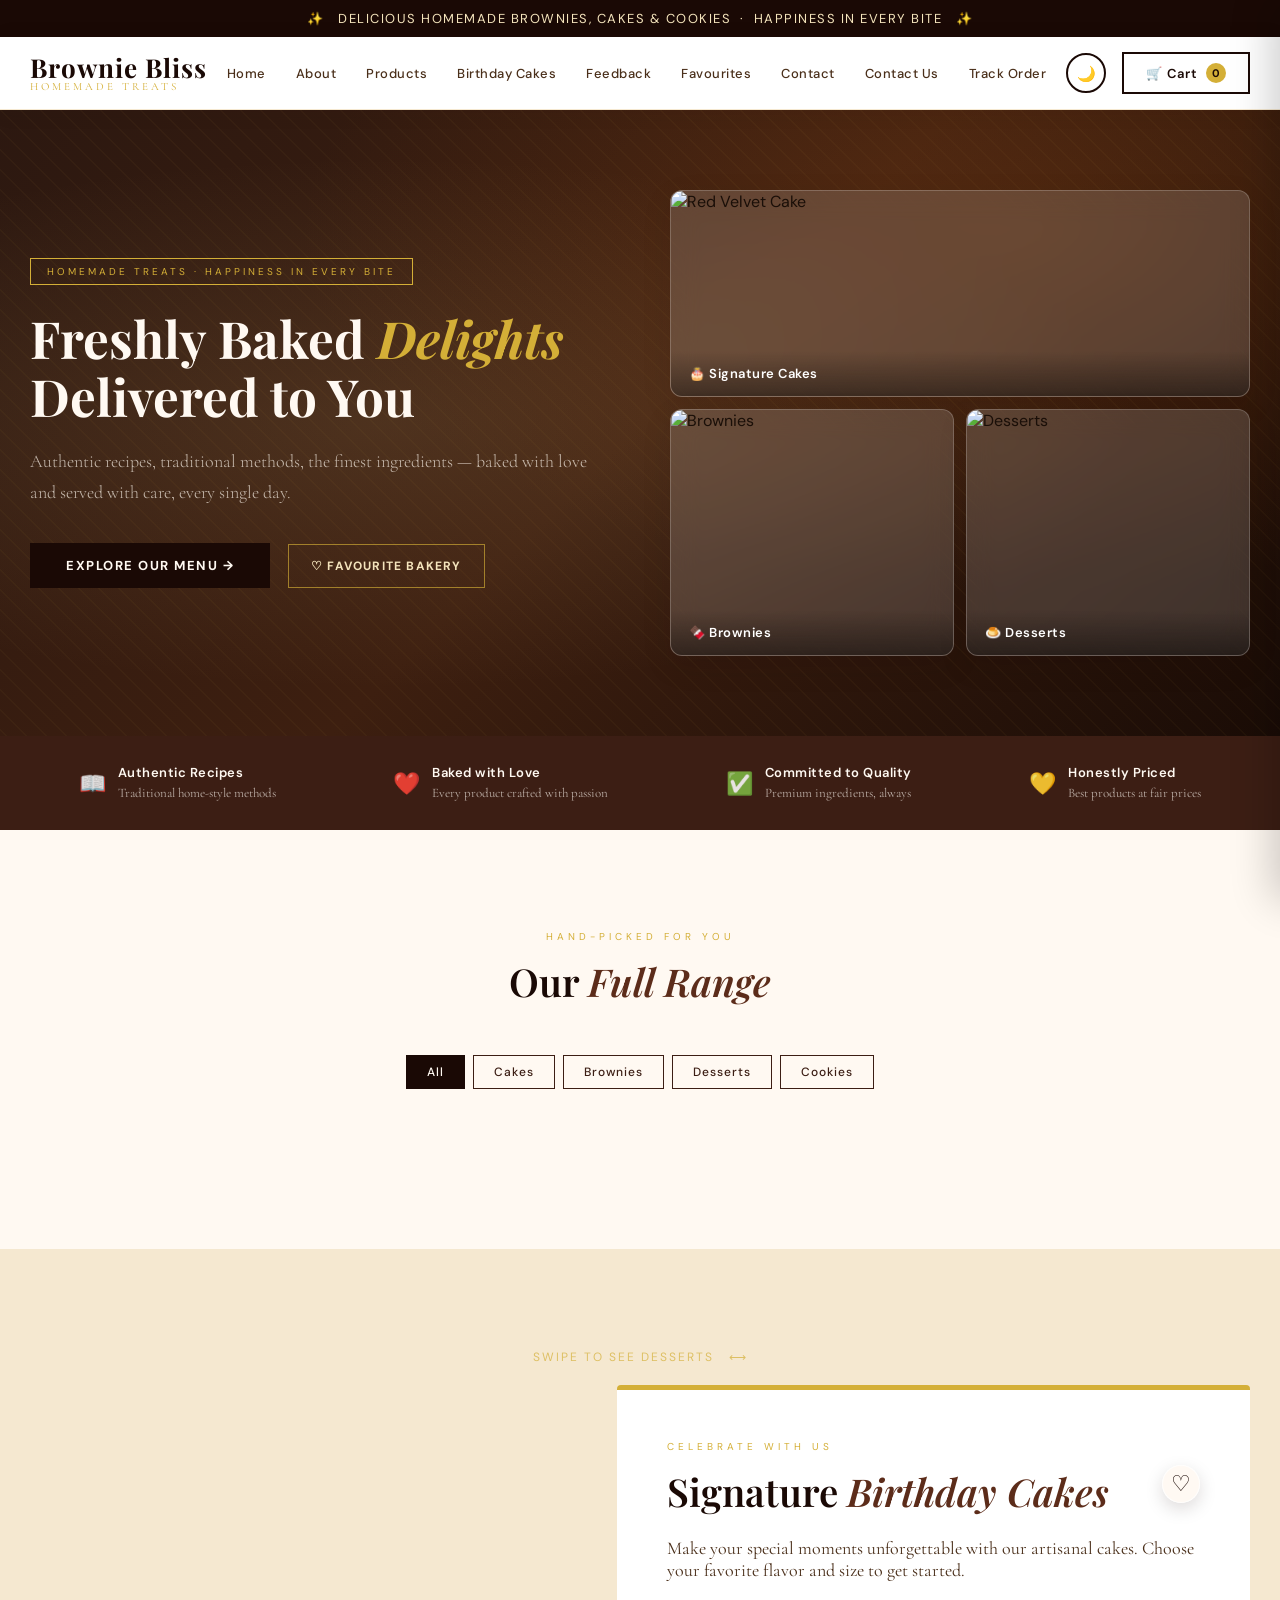
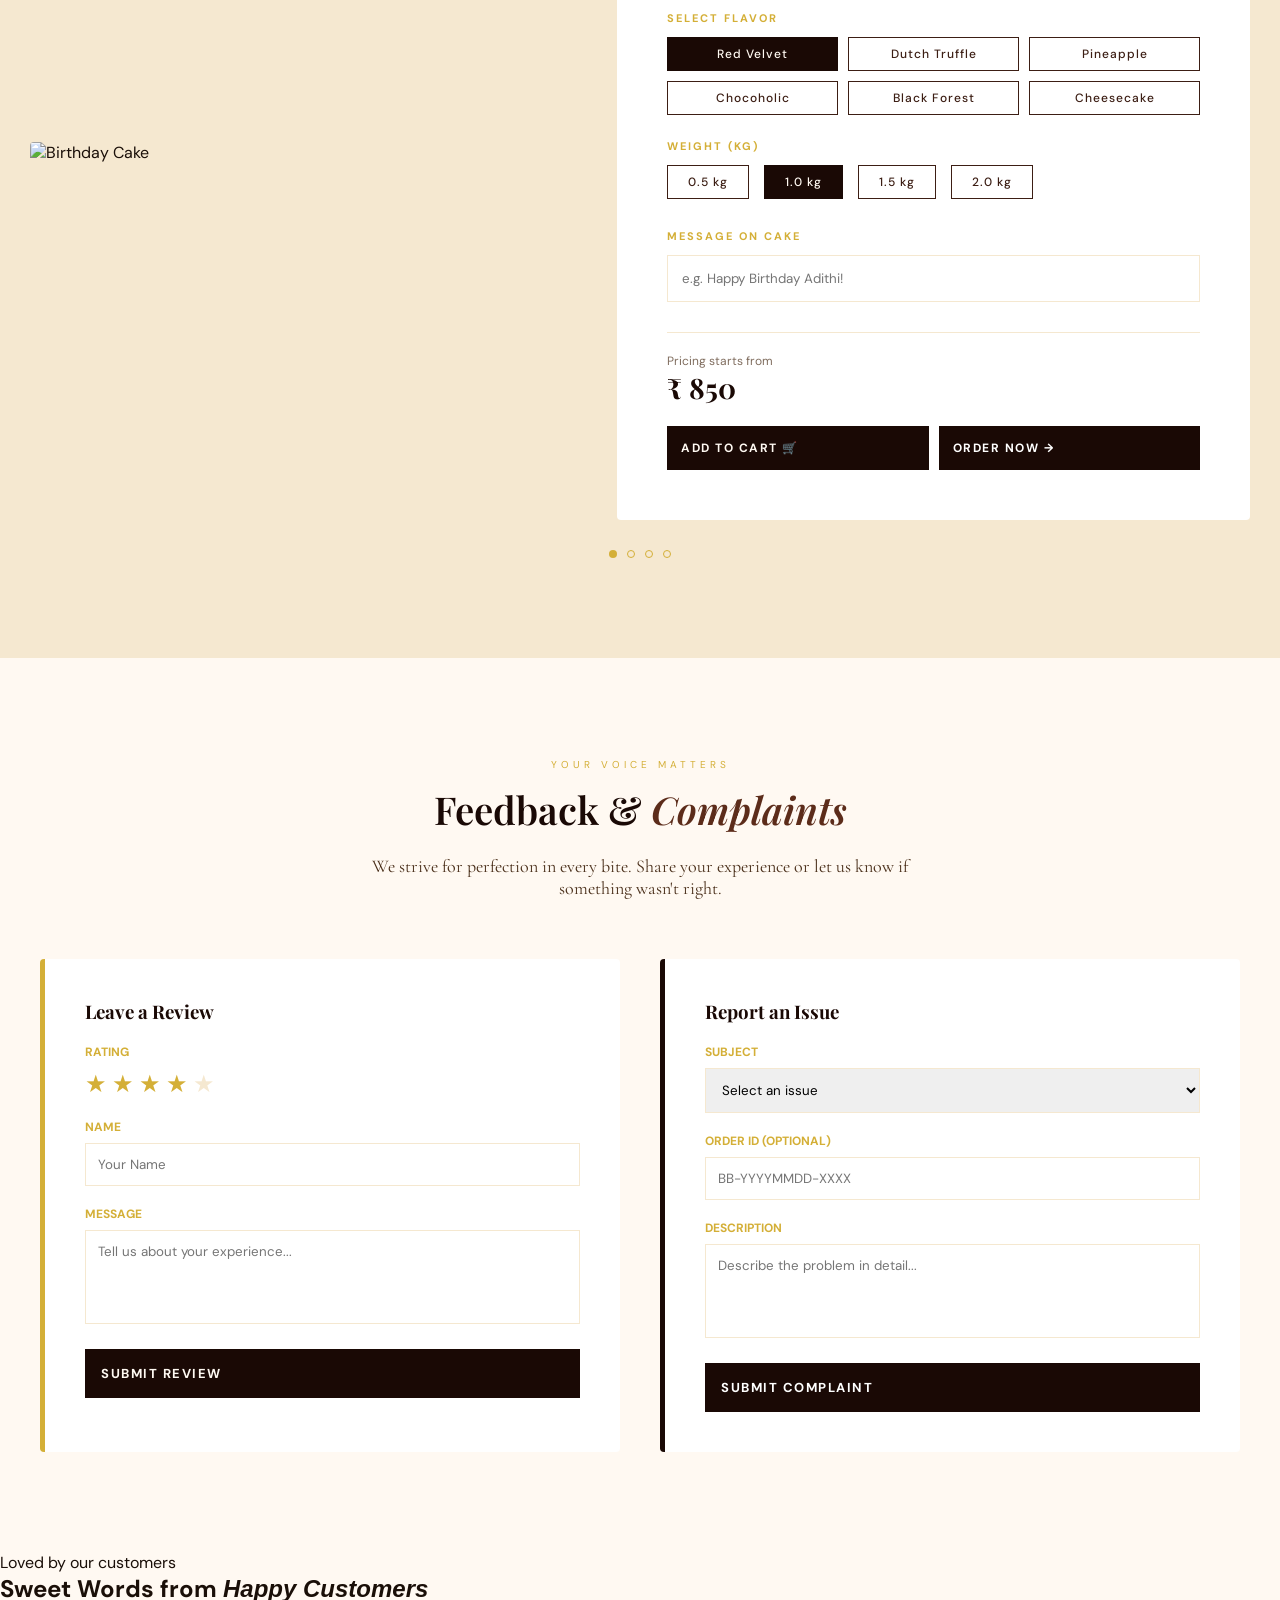
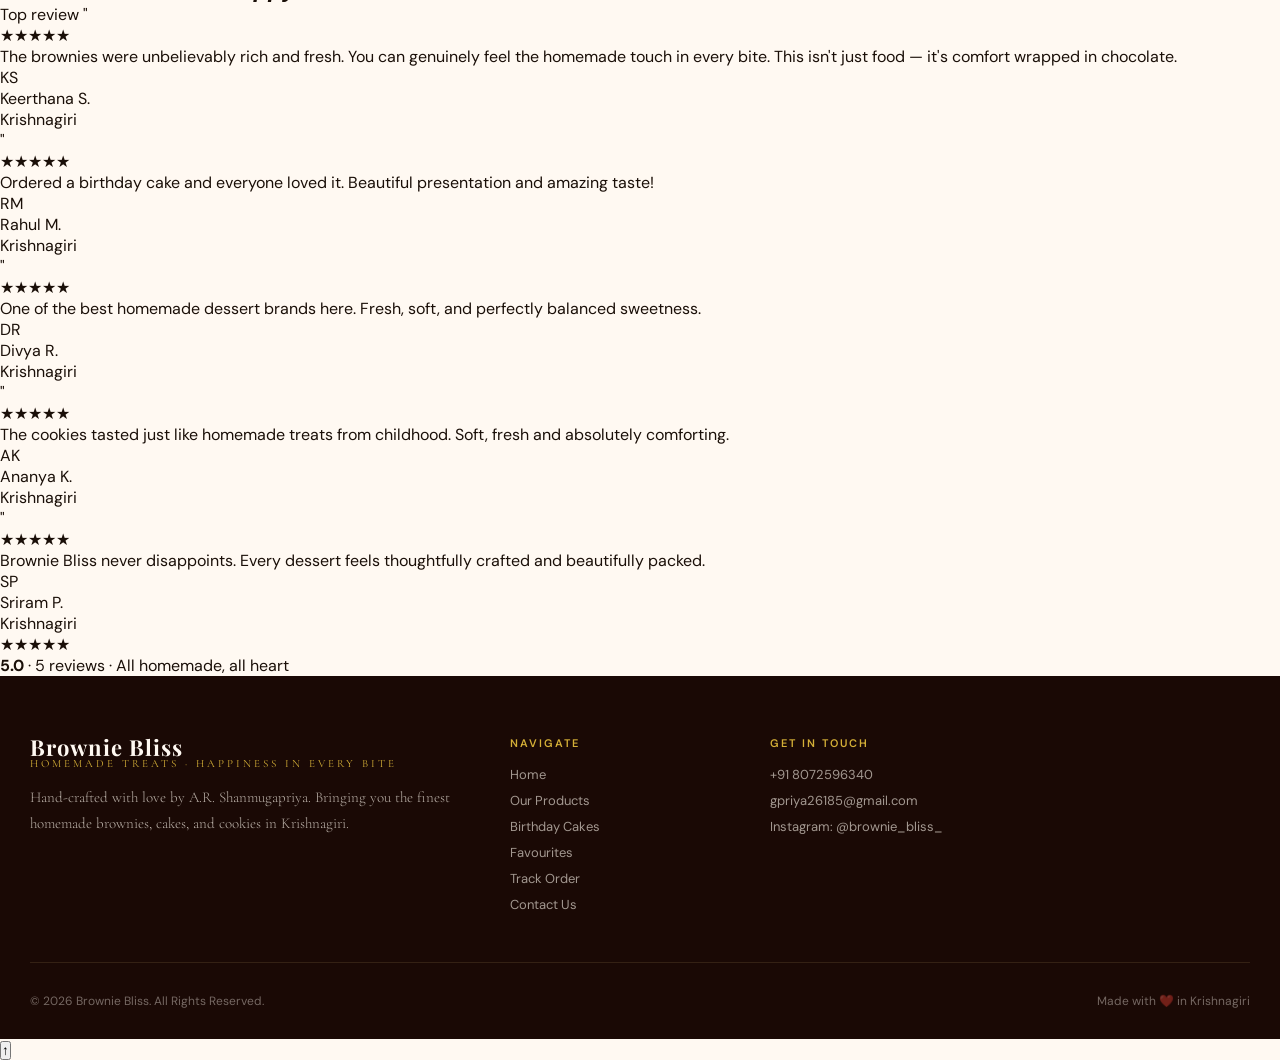
==== commit ffe6df56: "Merge branch 'main' into scrolltotop" ====
--- a/public/index.html
+++ b/public/index.html
@@ -574,96 +574,84 @@
     </div>
   </section>
 
-<!-- TESTIMONIALS -->
-<section class="testimonials-section">
-  <div class="products-inner">
-
-    <div class="section-header">
-      <span class="section-label">Loved by our customers</span>
-
-      <h2 class="section-title">
-        Sweet Words from <em>Happy Customers</em>
-      </h2>
-    </div>
-
-    <div class="testimonial-marquee">
-
-      <div class="testimonial-track">
-
-        <!-- CARD 1 -->
-        <div class="testimonial-card">
-
-          <div class="testimonial-stars">★★★★★</div>
-
-          <p>
-            “The brownies were unbelievably rich and fresh.
-            You can genuinely feel the homemade touch in every bite.”
-          </p>
-
-          <h4>— Keerthana S.</h4>
-
-        </div>
-
-        <!-- CARD 2 -->
-        <div class="testimonial-card">
-
-          <div class="testimonial-stars">★★★★★</div>
-
-          <p>
-            “Ordered a birthday cake and everyone loved it.
-            Beautiful presentation and amazing taste!”
-          </p>
-
-          <h4>— Rahul M.</h4>
-
-        </div>
-
-        <!-- CARD 3 -->
-        <div class="testimonial-card">
-
-          <div class="testimonial-stars">★★★★★</div>
-
-          <p>
-            “One of the best homemade dessert brands in Krishnagiri.
-            Fresh, soft and perfectly balanced sweetness.”
-          </p>
-
-          <h4>— Divya R.</h4>
-
-        </div>
-
-        <!-- CARD 4 -->
-        <div class="testimonial-card">
-
-          <div class="testimonial-stars">★★★★★</div>
-
-          <p>
-            “The cookies tasted just like homemade treats from childhood.
-            Soft, fresh and absolutely comforting.”
-          </p>
-
-          <h4>— Ananya K.</h4>
-
-        </div>
-
-        <!-- CARD 5 -->
-        <div class="testimonial-card">
-
-          <div class="testimonial-stars">★★★★★</div>
-
-          <p>
-            “Brownie Bliss never disappoints.
-            Every dessert feels thoughtfully crafted and beautifully packed.”
-          </p>
-
-          <h4>— Sriram P.</h4>
-
-        </div>
-
-      </div>
-
-    </div>
-
+
+<section class="bb-reviews">
+  <p class="eyebrow">Loved by our customers</p>
+  <h2>Sweet Words from <em>Happy Customers</em></h2>
+
+  <div class="reviews-grid">
+
+    <div class="review-card featured">
+      <span class="featured-badge">Top review</span>
+      <span class="quote-mark">"</span>
+      <div class="stars">★★★★★</div>
+      <p class="review-text">The brownies were unbelievably rich and fresh. You can genuinely feel the homemade touch in every bite. This isn't just food — it's comfort wrapped in chocolate.</p>
+      <div class="reviewer">
+        <div class="reviewer-avatar">KS</div>
+        <div>
+          <p class="reviewer-name">Keerthana S.</p>
+          <p class="reviewer-location">Krishnagiri</p>
+        </div>
+      </div>
+    </div>
+
+    <div class="review-card">
+      <span class="quote-mark">"</span>
+      <div class="stars">★★★★★</div>
+      <p class="review-text">Ordered a birthday cake and everyone loved it. Beautiful presentation and amazing taste!</p>
+      <div class="reviewer">
+        <div class="reviewer-avatar">RM</div>
+        <div>
+          <p class="reviewer-name">Rahul M.</p>
+          <p class="reviewer-location">Krishnagiri</p>
+        </div>
+      </div>
+    </div>
+
+    <div class="review-card">
+      <span class="quote-mark">"</span>
+      <div class="stars">★★★★★</div>
+      <p class="review-text">One of the best homemade dessert brands here. Fresh, soft, and perfectly balanced sweetness.</p>
+      <div class="reviewer">
+        <div class="reviewer-avatar">DR</div>
+        <div>
+          <p class="reviewer-name">Divya R.</p>
+          <p class="reviewer-location">Krishnagiri</p>
+        </div>
+      </div>
+    </div>
+
+    <div class="review-card">
+      <span class="quote-mark">"</span>
+      <div class="stars">★★★★★</div>
+      <p class="review-text">The cookies tasted just like homemade treats from childhood. Soft, fresh and absolutely comforting.</p>
+      <div class="reviewer">
+        <div class="reviewer-avatar">AK</div>
+        <div>
+          <p class="reviewer-name">Ananya K.</p>
+          <p class="reviewer-location">Krishnagiri</p>
+        </div>
+      </div>
+    </div>
+
+    <div class="review-card">
+      <span class="quote-mark">"</span>
+      <div class="stars">★★★★★</div>
+      <p class="review-text">Brownie Bliss never disappoints. Every dessert feels thoughtfully crafted and beautifully packed.</p>
+      <div class="reviewer">
+        <div class="reviewer-avatar">SP</div>
+        <div>
+          <p class="reviewer-name">Sriram P.</p>
+          <p class="reviewer-location">Krishnagiri</p>
+        </div>
+      </div>
+    </div>
+
+  </div>
+
+  <div class="bb-overall">
+    <span class="stars-big">★★★★★</span>
+    <p class="rating-text"><strong>5.0</strong> · 5 reviews · All homemade, all heart</p>
   </div>
 </section>
 
@@ -705,6 +693,7 @@
         <span>Made with ❤️ in Krishnagiri</span>
       </div>
     </div>
+    
   </footer>
 
   <!-- SHARED COMPONENTS -->
@@ -729,7 +718,7 @@
 
   <!-- TOAST -->
   <div class="toast" id="toast"></div>
-
+  <button id="scrollTopBtn" onclick="scrollToTop()">↑</button>
   <script src="script.js"></script>
 </body>
 
--- a/public/style.css
+++ b/public/style.css
@@ -1,3 +1,2621 @@
+html {
+  scroll-behavior: smooth;
+}
+
+:root {
+  --color-primary: #4A2C0A;
+  --brown-mid: #3C1E14;
+  --color-accent: #D2691E;
+  --brand-red: #8B0000;
+  --gold: #D4AF37;
+  --gold-light: #F4E4BC;
+  --cream: #FFF9F2;
+  --cream-dark: #F5E8D0;
+  --text-dark: #1a0f08;
+  --text-mid: #4a2f1a;
+  --white: #fff;
+  --shadow-sm: 0 2px 4px rgba(26, 9, 5, 0.05);
+  --shadow-md: 0 10px 30px rgba(26, 9, 5, 0.1);
+  --shadow-lg: 0 20px 50px rgba(26, 9, 5, 0.15);
+  --radius-sm: 4px;
+  --radius-md: 12px;
+  --radius-lg: 20px;
+  --glass: rgba(255, 255, 255, 0.15);
+  --glass-border: rgba(255, 255, 255, 0.2);
+}
+
+html.dark {
+  --cream: #121212;
+  --cream-dark: #1e1e1e;
+  --white: #1a1a1a;
+
+  --text-dark: #f5f5f5;
+  --text-mid: #d1d1d1;
+
+  --brown-dark: #f5e6ca;
+  --brown-mid: #d6b98c;
+  --brown-warm: #e0b97f;
+
+  --glass: rgba(255, 255, 255, 0.08);
+  --glass-border: rgba(255, 255, 255, 0.15);
+}
+
+* {
+  margin: 0;
+  padding: 0;
+  box-sizing: border-box;
+}
+
+body {
+  background: var(--cream);
+  color: var(--text-dark);
+  font-family: 'DM Sans', sans-serif;
+  overflow-x: hidden;
+}
+
+/* ANNOUNCEMENT BAR */
+.announcement {
+  background: var(--color-primary);
+  color: var(--gold-light);
+  text-align: center;
+  padding: 10px 20px;
+  font-size: 13px;
+  letter-spacing: 1.5px;
+  font-family: 'DM Sans', sans-serif;
+  font-weight: 400;
+}
+
+/* HEADER */
+header {
+  background: var(--white);
+  border-bottom: 1px solid var(--cream-dark);
+  position: sticky;
+  top: 0;
+  z-index: 1000;
+  box-shadow: 0 2px 20px rgba(44, 24, 16, 0.08);
+}
+
+.header-inner {
+  max-width: 1300px;
+  margin: 0 auto;
+  padding: 0 30px;
+  display: flex;
+  align-items: center;
+  justify-content: space-between;
+  height: 72px;
+}
+
+.logo {
+  display: flex;
+  flex-direction: column;
+  line-height: 1;
+}
+
+.logo-name {
+  font-family: 'Playfair Display', serif;
+  font-size: 26px;
+  font-weight: 700;
+  color: var(--color-primary);
+  letter-spacing: 1px;
+}
+
+.logo-sub {
+  font-family: 'Cormorant Garamond', serif;
+  font-size: 11px;
+  letter-spacing: 3px;
+  color: var(--gold);
+  text-transform: uppercase;
+}
+
+nav {
+  display: flex;
+  gap: 30px;
+  align-items: center;
+}
+
+nav a {
+  text-decoration: none;
+  color: var(--text-mid);
+  font-size: 13px;
+  letter-spacing: 0.5px;
+  font-weight: 500;
+  transition: color 0.2s;
+  position: relative;
+}
+
+nav a::after {
+  content: '';
+  position: absolute;
+  bottom: -3px;
+  left: 0;
+  right: 0;
+  height: 1px;
+  background: var(--gold);
+  transform: scaleX(0);
+  transition: transform 0.25s;
+}
+
+nav a:hover::after {
+  transform: scaleX(1);
+}
+
+nav a:hover {
+  color: var(--color-primary);
+}
+
+.header-actions {
+  display: flex;
+  gap: 16px;
+  align-items: center;
+}
+
+.cart-btn {
+  position: relative;
+  background: none;
+  border: 2px solid var(--color-primary);
+  color: var(--color-primary);
+  padding: 9px 22px;
+  font-family: 'DM Sans', sans-serif;
+  font-size: 13px;
+  font-weight: 600;
+  letter-spacing: 1px;
+  cursor: pointer;
+  transition: all 0.2s;
+  border-radius: 0;
+  display: flex;
+  align-items: center;
+  gap: 8px;
+}
+
+.cart-btn:hover {
+  background: var(--color-primary);
+  color: var(--white);
+}
+
+.cart-count {
+  background: var(--gold);
+  color: var(--color-primary);
+  border-radius: 50%;
+  width: 20px;
+  height: 20px;
+  font-size: 11px;
+  font-weight: 700;
+  display: flex;
+  align-items: center;
+  justify-content: center;
+}
+
+/* HERO */
+.hero {
+  background: var(--color-primary);
+  position: relative;
+  overflow: hidden;
+  min-height: 520px;
+  display: flex;
+  align-items: center;
+}
+
+.hero-bg {
+  position: absolute;
+  inset: 0;
+  background:
+    radial-gradient(ellipse at 30% 50%, rgba(201, 169, 110, 0.15) 0%, transparent 60%),
+    radial-gradient(ellipse at 80% 20%, rgba(139, 69, 19, 0.3) 0%, transparent 50%),
+    linear-gradient(135deg, #2C1810 0%, #3d1f10 50%, #1a0c06 100%);
+}
+
+.hero-pattern {
+  position: absolute;
+  inset: 0;
+  opacity: 0.04;
+  background-image: repeating-linear-gradient(45deg, var(--gold) 0, var(--gold) 1px, transparent 0, transparent 50%);
+  background-size: 20px 20px;
+}
+
+.hero-content {
+  position: relative;
+  max-width: 1300px;
+  margin: 0 auto;
+  padding: 80px 30px;
+  display: grid;
+  grid-template-columns: 1fr 1fr;
+  gap: 60px;
+  align-items: center;
+  width: 100%;
+}
+
+.hero-text {
+  color: var(--white);
+}
+
+.hero-badge {
+  display: inline-block;
+  border: 1px solid var(--gold);
+  color: var(--gold);
+  font-size: 10px;
+  letter-spacing: 3px;
+  text-transform: uppercase;
+  padding: 6px 16px;
+  margin-bottom: 24px;
+  font-family: 'DM Sans', sans-serif;
+}
+
+.hero-title {
+  font-family: 'Playfair Display', serif;
+  font-size: clamp(36px, 4vw, 56px);
+  font-weight: 700;
+  line-height: 1.15;
+  color: var(--cream);
+  margin-bottom: 20px;
+}
+
+.hero-title em {
+  font-style: italic;
+  color: var(--gold);
+}
+
+.hero-desc {
+  font-family: 'Cormorant Garamond', serif;
+  font-size: 18px;
+  color: rgba(253, 246, 237, 0.7);
+  line-height: 1.7;
+  margin-bottom: 36px;
+  font-weight: 300;
+}
+
+.hero-cta {
+  display: inline-flex;
+  align-items: center;
+  gap: 12px;
+  background: var(--gold);
+  color: var(--color-primary);
+  padding: 14px 36px;
+  text-decoration: none;
+  font-size: 13px;
+  font-weight: 700;
+  letter-spacing: 1.5px;
+  text-transform: uppercase;
+  transition: all 0.25s;
+  font-family: 'DM Sans', sans-serif;
+  cursor: pointer;
+  border: none;
+}
+
+.hero-cta:hover {
+  background: var(--cream);
+  transform: translateY(-2px);
+  box-shadow: 0 8px 24px rgba(0, 0, 0, 0.3);
+}
+
+.hero-visual {
+  display: grid;
+  grid-template-columns: 1fr 1fr;
+  gap: 12px;
+}
+
+.hero-card {
+  background: var(--glass);
+  backdrop-filter: blur(14px);
+  -webkit-backdrop-filter: blur(14px);
+  border: 1px solid var(--glass-border);
+  border-radius: var(--radius-md);
+  overflow: hidden;
+  cursor: pointer;
+  transition: all 0.4s cubic-bezier(0.165, 0.84, 0.44, 1);
+  box-shadow: var(--shadow-md);
+}
+
+.hero-card:hover {
+  transform: translateY(-8px) scale(1.02);
+  box-shadow: var(--shadow-lg);
+  border-color: rgba(212, 175, 55, 0.4);
+}
+
+.hero-card:first-child {
+  grid-column: span 2;
+}
+
+.hero-card img {
+  width: 100%;
+  height: 200px;
+  object-fit: cover;
+  display: block;
+}
+
+.hero-card:first-child img {
+  height: 160px;
+}
+
+.hero-card-label {
+  padding: 14px 18px;
+  font-family: 'DM Sans', sans-serif;
+  font-size: 13px;
+  font-weight: 600;
+  color: #fff;
+  letter-spacing: 0.5px;
+  background: linear-gradient(to bottom, rgba(0, 0, 0, 0), rgba(0, 0, 0, 0.4));
+}
+
+/* VALUES STRIP */
+.values-strip {
+  background: var(--brown-mid);
+  padding: 28px 30px;
+}
+
+.values-inner {
+  max-width: 1300px;
+  margin: 0 auto;
+  display: flex;
+  justify-content: space-around;
+  flex-wrap: wrap;
+  gap: 20px;
+}
+
+.value-item {
+  display: flex;
+  align-items: center;
+  gap: 12px;
+  color: var(--cream);
+}
+
+.value-icon {
+  font-size: 22px;
+  opacity: 0.9;
+}
+
+.value-text strong {
+  display: block;
+  font-size: 13px;
+  font-weight: 600;
+  letter-spacing: 0.5px;
+  font-family: 'DM Sans', sans-serif;
+}
+
+.value-text span {
+  font-size: 11px;
+  opacity: 0.65;
+  font-family: 'Cormorant Garamond', serif;
+  font-size: 13px;
+}
+
+/* SECTION TITLES */
+.section-header {
+  text-align: center;
+  margin-bottom: 48px;
+}
+
+.section-label {
+  font-family: 'DM Sans', sans-serif;
+  font-size: 10px;
+  letter-spacing: 4px;
+  color: var(--gold);
+  text-transform: uppercase;
+  margin-bottom: 12px;
+  display: block;
+}
+
+.section-title {
+  font-family: 'Playfair Display', serif;
+  font-size: clamp(28px, 3vw, 40px);
+  font-weight: 600;
+  color: var(--color-primary);
+}
+
+.section-title em {
+  font-style: italic;
+  color: var(--color-accent);
+}
+
+/* CATEGORIES */
+.categories-section {
+  padding: 80px 30px;
+  max-width: 1300px;
+  margin: 0 auto;
+}
+
+.categories-grid {
+  display: grid;
+  grid-template-columns: repeat(4, 1fr);
+  gap: 20px;
+}
+
+.cat-card {
+  position: relative;
+  overflow: hidden;
+  cursor: pointer;
+  border-radius: var(--radius-md);
+  box-shadow: var(--shadow-md);
+  aspect-ratio: 3/4;
+  transition: all 0.4s ease;
+}
+
+.cat-card:hover {
+  transform: translateY(-5px);
+  box-shadow: var(--shadow-lg);
+}
+
+.cat-card img {
+  width: 100%;
+  height: 100%;
+  object-fit: cover;
+  transition: transform 0.4s ease;
+  display: block;
+}
+
+.cat-card:hover img {
+  transform: scale(1.07);
+}
+
+.cat-overlay {
+  position: absolute;
+  inset: 0;
+  background: linear-gradient(to top, rgba(44, 24, 16, 0.85) 0%, rgba(44, 24, 16, 0.1) 60%, transparent 100%);
+  display: flex;
+  flex-direction: column;
+  justify-content: flex-end;
+  padding: 24px 20px;
+  transition: background 0.3s;
+}
+
+.cat-card:hover .cat-overlay {
+  background: linear-gradient(to top, rgba(44, 24, 16, 0.95) 0%, rgba(44, 24, 16, 0.3) 60%, transparent 100%);
+}
+
+.cat-name {
+  font-family: 'Playfair Display', serif;
+  font-size: 20px;
+  font-weight: 600;
+  color: var(--white);
+  margin-bottom: 6px;
+}
+
+.cat-count {
+  font-size: 12px;
+  color: var(--gold-light);
+  letter-spacing: 1px;
+  font-family: 'DM Sans', sans-serif;
+}
+
+.cat-arrow {
+  position: absolute;
+  top: 16px;
+  right: 16px;
+  width: 32px;
+  height: 32px;
+  background: rgba(255, 255, 255, 0.1);
+  border: 1px solid rgba(255, 255, 255, 0.3);
+  border-radius: 50%;
+  display: flex;
+  align-items: center;
+  justify-content: center;
+  color: white;
+  font-size: 14px;
+  opacity: 0;
+  transition: opacity 0.2s;
+}
+
+.cat-card:hover .cat-arrow {
+  opacity: 1;
+}
+
+/* PRODUCTS SECTION */
+.products-section {
+  background: var(--cream-dark);
+  padding: 80px 30px;
+}
+
+.products-inner {
+  max-width: 1300px;
+  margin: 0 auto;
+}
+
+/* FILTER TABS */
+.filter-tabs {
+  display: flex;
+  gap: 8px;
+  justify-content: center;
+  margin-bottom: 40px;
+  flex-wrap: wrap;
+}
+
+.filter-tab {
+  padding: 8px 20px;
+  border: 1px solid var(--brown-mid);
+  background: none;
+  color: var(--brown-mid);
+  font-family: 'DM Sans', sans-serif;
+  font-size: 12px;
+  letter-spacing: 1px;
+  cursor: pointer;
+  transition: all 0.2s;
+  font-weight: 500;
+}
+
+.filter-tab.active,
+.filter-tab:hover {
+  background: var(--color-primary);
+  color: var(--cream);
+  border-color: var(--color-primary);
+}
+
+.products-grid {
+  display: grid;
+  grid-template-columns: repeat(auto-fit, minmax(260px, 1fr));
+  gap: 24px;
+}
+
+/* Responsive adjustments */
+@media (max-width: 768px) {
+  .products-grid {
+    grid-template-columns: repeat(2, 1fr);
+  }
+}
+
+@media (max-width: 480px) {
+  .products-grid {
+    grid-template-columns: 1fr;
+  }
+}
+
+.product-card {
+  background: var(--white);
+  border-radius: var(--radius-lg);
+  overflow: hidden;
+  box-shadow: var(--shadow-md);
+  transition: transform 0.3s ease, box-shadow 0.3s ease;
+  display: flex;
+  flex-direction: column;
+  height: 100%;
+}
+
+.product-card:hover {
+  transform: translateY(-12px);
+  box-shadow: var(--shadow-lg);
+}
+
+.product-img-wrap {
+  position: relative;
+  overflow: hidden;
+  height: 0;
+  padding-top: 75%; /* 4:3 aspect ratio */
+}
+
+.product-img-wrap img {
+  position: absolute;
+  top: 0;
+  left: 0;
+  width: 100%;
+  height: 100%;
+  object-fit: cover;
+  transition: transform 0.4s;
+}
+
+.product-card:hover .product-img-wrap img {
+  transform: scale(1.05);
+}
+
+.bestseller-badge {
+  position: absolute;
+  color: var(--color-primary);
+  font-size: 10px;
+  letter-spacing: 1px;
+  text-transform: uppercase;
+  padding: 5px 12px;
+  font-weight: 700;
+  font-family: 'DM Sans', sans-serif;
+  border-radius: 30px;
+  box-shadow: 0 4px 12px rgba(212, 175, 55, 0.4);
+  z-index: 10;
+}
+
+.favorite-btn {
+  position: absolute;
+  top: 15px;
+  right: 15px;
+  width: 38px;
+  height: 38px;
+  border: 1px solid rgba(255, 255, 255, 0.7);
+  background: rgba(255, 249, 242, 0.92);
+  color: var(--brown-dark);
+  border-radius: 50%;
+  font-size: 22px;
+  line-height: 1;
+  cursor: pointer;
+  z-index: 12;
+  display: inline-flex;
+  align-items: center;
+  justify-content: center;
+  box-shadow: 0 6px 18px rgba(26, 9, 5, 0.15);
+  transition: transform 0.2s, background 0.2s, color 0.2s;
+}
+
+.favorite-btn:hover {
+  transform: translateY(-2px) scale(1.04);
+  background: var(--gold-light);
+}
+
+.favorite-btn.active {
+  background: var(--gold);
+  color: var(--brown-dark);
+  border-color: var(--gold);
+}
+
+.favorite-btn-inline {
+  position: static;
+  flex: 0 0 auto;
+  margin-left: 12px;
+}
+
+.birthday-title-row {
+  display: flex;
+  align-items: flex-start;
+  justify-content: space-between;
+  gap: 16px;
+}
+
+.hero-favourite-btn {
+  display: inline-flex;
+  align-items: center;
+  justify-content: center;
+  gap: 10px;
+  margin-left: 14px;
+  padding: 13px 22px;
+  border: 1px solid rgba(212, 175, 55, 0.65);
+  background: transparent;
+  color: var(--gold-light);
+  font-family: 'DM Sans', sans-serif;
+  font-size: 12px;
+  font-weight: 700;
+  letter-spacing: 1.2px;
+  text-transform: uppercase;
+  cursor: pointer;
+  transition: all 0.25s;
+}
+
+.hero-favourite-btn:hover,
+.hero-favourite-btn.active {
+  background: var(--gold);
+  color: var(--brown-dark);
+}
+
+.nav-count {
+  min-width: 18px;
+  height: 18px;
+  margin-left: 4px;
+  border-radius: 50%;
+  background: var(--gold);
+  color: var(--brown-dark);
+  font-size: 10px;
+  font-weight: 700;
+  align-items: center;
+  justify-content: center;
+  vertical-align: middle;
+}
+
+.product-info {
+  padding: 18px 18px 20px;
+}
+
+.product-category {
+  font-size: 10px;
+  letter-spacing: 2px;
+  color: var(--gold);
+  text-transform: uppercase;
+  font-family: 'DM Sans', sans-serif;
+  margin-bottom: 6px;
+}
+
+.product-name {
+  font-family: 'Playfair Display', serif;
+  font-size: 16px;
+  font-weight: 600;
+  color: var(--color-primary);
+  margin-bottom: 6px;
+  line-height: 1.3;
+}
+
+.product-desc {
+  font-family: 'DM Sans', sans-serif;
+  font-size: 12px;
+  color: var(--text-mid);
+  margin-bottom: 12px;
+  line-height: 1.4;
+}
+
+.product-price {
+  font-family: 'DM Sans', sans-serif;
+  font-size: 18px;
+  font-weight: 700;
+  color: var(--color-accent);
+  margin-bottom: 14px;
+}
+
+.add-to-cart {
+  width: 100%;
+  padding: 14px;
+  background: var(--color-primary);
+  color: var(--cream);
+  border: none;
+  font-family: 'DM Sans', sans-serif;
+  font-size: 11px;
+  letter-spacing: 2px;
+  text-transform: uppercase;
+  font-weight: 700;
+  cursor: pointer;
+  transition: all 0.3s;
+  display: flex;
+  align-items: center;
+  justify-content: center;
+  gap: 8px;
+  border-radius: var(--radius-sm);
+}
+
+.add-to-cart:hover {
+  background: var(--brown-mid);
+  gap: 12px;
+  letter-spacing: 2.5px;
+}
+
+.add-to-cart.added {
+  background: #2d6a2d;
+  color: white;
+}
+
+/* FAVOURITES */
+.favourites-page {
+  background: var(--cream);
+}
+
+.favourites-hero {
+  background: var(--cream-dark);
+  padding: 70px 30px 56px;
+  text-align: center;
+  border-bottom: 1px solid rgba(92, 44, 26, 0.08);
+}
+
+.favourites-intro {
+  max-width: 560px;
+  margin: 16px auto 0;
+  color: var(--text-mid);
+  font-family: 'Cormorant Garamond', serif;
+  font-size: 20px;
+  line-height: 1.6;
+}
+
+.favourites-section {
+  padding: 70px 30px 90px;
+}
+
+.favourites-group {
+  margin-top: 56px;
+}
+
+.favourites-group:empty {
+  display: none;
+}
+
+.favourite-bakeries-grid {
+  display: grid;
+  grid-template-columns: repeat(auto-fit, minmax(280px, 1fr));
+  gap: 24px;
+}
+
+.favourite-bakery-card {
+  display: grid;
+  grid-template-columns: 190px 1fr;
+  overflow: hidden;
+  background: var(--white);
+  border: 1px solid rgba(0, 0, 0, 0.03);
+  border-radius: var(--radius-md);
+  box-shadow: var(--shadow-sm);
+}
+
+.favourite-bakery-card img {
+  width: 100%;
+  height: 100%;
+  min-height: 210px;
+  object-fit: cover;
+}
+
+.favourite-bakery-info {
+  padding: 24px;
+}
+
+.favourite-bakery-info h3 {
+  font-family: 'Playfair Display', serif;
+  font-size: 26px;
+  color: var(--brown-dark);
+  margin-bottom: 8px;
+}
+
+.favourite-bakery-info p {
+  color: var(--text-mid);
+  margin-bottom: 22px;
+}
+
+.favourite-remove {
+  max-width: 220px;
+}
+
+.favourites-empty {
+  max-width: 520px;
+  margin: 0 auto;
+  padding: 60px 30px;
+  background: var(--white);
+  border-top: 5px solid var(--gold);
+  border-radius: var(--radius-md);
+  box-shadow: var(--shadow-md);
+  text-align: center;
+}
+
+.favourites-empty h2 {
+  font-family: 'Playfair Display', serif;
+  color: var(--brown-dark);
+  margin-bottom: 10px;
+}
+
+.favourites-empty p {
+  color: var(--text-mid);
+  margin-bottom: 26px;
+}
+
+/* GIFTING BANNER */
+.gifting-section {
+  padding: 80px 30px;
+  max-width: 1300px;
+  margin: 0 auto;
+  display: grid;
+  grid-template-columns: 1fr 1fr;
+  gap: 40px;
+  align-items: center;
+}
+
+.gifting-text .section-header {
+  text-align: left;
+  margin-bottom: 24px;
+}
+
+.gifting-text p {
+  font-family: 'Cormorant Garamond', serif;
+  font-size: 18px;
+  color: var(--text-mid);
+  line-height: 1.8;
+  margin-bottom: 30px;
+  font-weight: 300;
+}
+
+.btn-outline {
+  display: inline-block;
+  padding: 12px 32px;
+  border: 2px solid var(--color-primary);
+  color: var(--color-primary);
+  text-decoration: none;
+  font-family: 'DM Sans', sans-serif;
+  font-size: 12px;
+  letter-spacing: 1.5px;
+  text-transform: uppercase;
+  font-weight: 600;
+  transition: all 0.2s;
+  cursor: pointer;
+  background: none;
+}
+
+.btn-outline:hover {
+  background: var(--color-primary);
+  color: var(--cream);
+}
+
+.gifting-img {
+  border-radius: 2px;
+  overflow: hidden;
+  box-shadow: var(--shadow);
+}
+
+.gifting-img img {
+  width: 100%;
+  height: 400px;
+  object-fit: cover;
+  display: block;
+}
+
+/* FOOTER */
+footer {
+  background: var(--color-primary);
+  color: rgba(253, 246, 237, 0.7);
+  padding: 60px 30px 30px;
+}
+
+.footer-inner {
+  max-width: 1300px;
+  margin: 0 auto;
+}
+
+.footer-top {
+  display: grid;
+  grid-template-columns: 2fr 1fr 1fr 1fr;
+  gap: 40px;
+  padding-bottom: 40px;
+  border-bottom: 1px solid rgba(201, 169, 110, 0.15);
+  margin-bottom: 30px;
+}
+
+.footer-brand .logo-name {
+  color: var(--cream);
+  font-size: 22px;
+}
+
+.footer-brand .logo-sub {
+  color: var(--gold);
+}
+
+.footer-brand p {
+  font-size: 13px;
+  line-height: 1.7;
+  margin-top: 16px;
+  font-family: 'Cormorant Garamond', serif;
+  font-size: 15px;
+  font-weight: 300;
+}
+
+.footer-col h4 {
+  font-family: 'DM Sans', sans-serif;
+  font-size: 11px;
+  letter-spacing: 2px;
+  text-transform: uppercase;
+  color: var(--gold);
+  margin-bottom: 16px;
+  font-weight: 600;
+}
+
+.footer-col a {
+  display: block;
+  color: rgba(253, 246, 237, 0.6);
+  text-decoration: none;
+  font-size: 13px;
+  margin-bottom: 9px;
+  transition: color 0.2s;
+  font-family: 'DM Sans', sans-serif;
+}
+
+.footer-col a:hover {
+  color: var(--gold-light);
+}
+
+.footer-bottom {
+  display: flex;
+  justify-content: space-between;
+  align-items: center;
+  font-size: 12px;
+  color: rgba(253, 246, 237, 0.4);
+  font-family: 'DM Sans', sans-serif;
+}
+
+html {
+  scroll-behavior: smooth;
+}
+
+#contact:target {
+  animation: contactHighlight 1s ease;
+}
+
+@keyframes contactHighlight {
+  0% {
+    box-shadow: 0 0 0 9999px rgba(201, 169, 110, 0.08);
+  }
+
+  100% {
+    box-shadow: none;
+  }
+}
+
+/* CART SIDEBAR */
+.cart-overlay {
+  position: fixed;
+  inset: 0;
+  background: rgba(0, 0, 0, 0.5);
+  z-index: 2000;
+  opacity: 0;
+  pointer-events: none;
+  transition: opacity 0.3s;
+}
+
+.cart-overlay.open {
+  opacity: 1;
+  pointer-events: all;
+}
+
+.cart-sidebar {
+  position: fixed;
+  top: 0;
+  right: 0;
+  bottom: 0;
+  width: 400px;
+  background: var(--white);
+  z-index: 2001;
+  transform: translateX(100%);
+  transition: transform 0.35s cubic-bezier(0.4, 0, 0.2, 1);
+  display: flex;
+  flex-direction: column;
+  box-shadow: -8px 0 40px rgba(0, 0, 0, 0.2);
+}
+
+.cart-sidebar.open {
+  transform: translateX(0);
+}
+
+.cart-header {
+  padding: 24px 24px 20px;
+  border-bottom: 1px solid var(--cream-dark);
+  display: flex;
+  justify-content: space-between;
+  align-items: center;
+  background: var(--brown-dark);
+  color: var(--cream);
+}
+
+.cart-title {
+  font-family: 'Playfair Display', serif;
+  font-size: 20px;
+  font-weight: 600;
+}
+
+.cart-close {
+  background: none;
+  border: none;
+  color: var(--cream);
+  font-size: 24px;
+  cursor: pointer;
+  line-height: 1;
+  padding: 4px;
+  transition: color 0.2s;
+}
+
+.cart-close:hover {
+  color: var(--gold);
+}
+
+.cart-items {
+  flex: 1;
+  overflow-y: auto;
+  padding: 20px 24px;
+}
+
+.cart-empty {
+  text-align: center;
+  padding: 60px 20px;
+  color: var(--text-mid);
+  font-family: 'Cormorant Garamond', serif;
+  font-size: 18px;
+  opacity: 0.6;
+}
+
+.cart-empty-icon {
+  font-size: 48px;
+  margin-bottom: 16px;
+  display: block;
+}
+
+.cart-item {
+  display: grid;
+  grid-template-columns: 70px 1fr auto;
+  gap: 14px;
+  align-items: center;
+  padding: 14px 0;
+  border-bottom: 1px solid var(--cream-dark);
+  animation: slideIn 0.2s ease;
+}
+
+@keyframes slideIn {
+  from {
+    opacity: 0;
+    transform: translateX(10px);
+  }
+
+  to {
+    opacity: 1;
+    transform: translateX(0);
+  }
+}
+
+.cart-item img {
+  width: 70px;
+  height: 70px;
+  object-fit: cover;
+  border-radius: 2px;
+}
+
+.cart-item-name {
+  font-family: 'Playfair Display', serif;
+  font-size: 14px;
+  font-weight: 600;
+  color: var(--brown-dark);
+  margin-bottom: 4px;
+}
+
+.cart-item-price {
+  font-size: 13px;
+  color: var(--brown-warm);
+  font-weight: 600;
+  font-family: 'DM Sans', sans-serif;
+}
+
+.cart-qty {
+  display: flex;
+  align-items: center;
+  gap: 8px;
+  margin-top: 8px;
+}
+
+.qty-btn {
+  width: 26px;
+  height: 26px;
+  border: 1px solid var(--brown-mid);
+  background: none;
+  color: var(--brown-dark);
+  cursor: pointer;
+  font-size: 14px;
+  display: flex;
+  align-items: center;
+  justify-content: center;
+  transition: all 0.15s;
+  font-family: 'DM Sans', sans-serif;
+}
+
+.qty-btn:hover {
+  background: var(--brown-dark);
+  color: white;
+  border-color: var(--brown-dark);
+}
+
+.qty-num {
+  font-size: 14px;
+  font-weight: 600;
+  min-width: 20px;
+  text-align: center;
+  font-family: 'DM Sans', sans-serif;
+}
+
+.cart-item-remove {
+  background: none;
+  border: none;
+  color: #ccc;
+  cursor: pointer;
+  font-size: 16px;
+  padding: 4px;
+  transition: color 0.15s;
+  align-self: flex-start;
+}
+
+.cart-item-remove:hover {
+  color: #e53e3e;
+}
+
+.cart-footer {
+  padding: 20px 24px 28px;
+  border-top: 1px solid var(--cream-dark);
+  background: var(--cream);
+}
+
+.cart-total {
+  display: flex;
+  justify-content: space-between;
+  align-items: center;
+  margin-bottom: 18px;
+}
+
+.cart-total-label {
+  font-family: 'DM Sans', sans-serif;
+  font-size: 13px;
+  color: var(--text-mid);
+  letter-spacing: 1px;
+  text-transform: uppercase;
+  font-weight: 600;
+}
+
+.cart-total-amt {
+  font-family: 'Playfair Display', serif;
+  font-size: 22px;
+  font-weight: 700;
+  color: var(--brown-dark);
+}
+
+.whatsapp-btn {
+  width: 100%;
+  padding: 16px;
+  background: #25D366;
+  color: white;
+  border: none;
+  font-family: 'DM Sans', sans-serif;
+  font-size: 14px;
+  font-weight: 700;
+  letter-spacing: 1px;
+  text-transform: uppercase;
+  cursor: pointer;
+  display: flex;
+  align-items: center;
+  justify-content: center;
+  gap: 12px;
+  transition: all 0.2s;
+  border-radius: 2px;
+  box-shadow: 0 4px 16px rgba(37, 211, 102, 0.3);
+}
+
+.whatsapp-btn:hover {
+  background: #20b95a;
+  transform: translateY(-1px);
+  box-shadow: 0 6px 24px rgba(37, 211, 102, 0.4);
+}
+
+.whatsapp-icon {
+  font-size: 20px;
+}
+
+.whatsapp-note {
+  text-align: center;
+  font-size: 11px;
+  color: var(--text-mid);
+  opacity: 0.6;
+  margin-top: 10px;
+  font-family: 'DM Sans', sans-serif;
+}
+
+/* TOAST */
+.toast {
+  position: fixed;
+  bottom: 24px;
+  right: 24px;
+  background: var(--brown-dark);
+  color: var(--cream);
+  padding: 14px 20px;
+  font-family: 'DM Sans', sans-serif;
+  font-size: 13px;
+  font-weight: 500;
+  border-left: 3px solid var(--gold);
+  z-index: 3000;
+  transform: translateY(80px);
+  opacity: 0;
+  transition: all 0.3s cubic-bezier(0.4, 0, 0.2, 1);
+  display: flex;
+  align-items: center;
+  gap: 10px;
+  max-width: 300px;
+  box-shadow: 0 4px 24px rgba(0, 0, 0, 0.2);
+}
+
+.toast.show {
+  transform: translateY(0);
+  opacity: 1;
+}
+
+/* WHATSAPP PHONE MODAL */
+.phone-modal-overlay {
+  position: fixed;
+  inset: 0;
+  background: rgba(0, 0, 0, 0.6);
+  z-index: 3000;
+  display: flex;
+  align-items: center;
+  justify-content: center;
+  opacity: 0;
+  pointer-events: none;
+  transition: opacity 0.3s;
+}
+
+.phone-modal-overlay.open {
+  opacity: 1;
+  pointer-events: all;
+}
+
+.phone-modal {
+  background: white;
+  padding: 40px 36px;
+  max-width: 420px;
+  width: 90%;
+  box-shadow: 0 20px 60px rgba(0, 0, 0, 0.3);
+  transform: scale(0.9);
+  transition: transform 0.3s;
+}
+
+.phone-modal-overlay.open .phone-modal {
+  transform: scale(1);
+}
+
+.phone-modal h3 {
+  font-family: 'Playfair Display', serif;
+  font-size: 22px;
+  color: var(--brown-dark);
+  margin-bottom: 8px;
+}
+
+.phone-modal p {
+  font-size: 14px;
+  color: var(--text-mid);
+  margin-bottom: 24px;
+  font-family: 'Cormorant Garamond', serif;
+  font-size: 16px;
+}
+
+.phone-input-wrap {
+  display: flex;
+  border: 2px solid var(--cream-dark);
+  transition: border-color 0.2s;
+  margin-bottom: 16px;
+}
+
+.phone-input-wrap:focus-within {
+  border-color: var(--gold);
+}
+
+.phone-prefix {
+  padding: 12px 14px;
+  background: var(--cream-dark);
+  color: var(--text-mid);
+  font-family: 'DM Sans', sans-serif;
+  font-size: 14px;
+  font-weight: 600;
+}
+
+.phone-input {
+  flex: 1;
+  padding: 12px 14px;
+  border: none;
+  outline: none;
+  font-family: 'DM Sans', sans-serif;
+  font-size: 15px;
+  color: var(--brown-dark);
+  background: white;
+}
+
+.modal-actions {
+  display: flex;
+  gap: 12px;
+}
+
+.modal-cancel {
+  flex: 1;
+  padding: 12px;
+  background: none;
+  border: 1px solid var(--cream-dark);
+  color: var(--text-mid);
+  font-family: 'DM Sans', sans-serif;
+  font-size: 13px;
+  cursor: pointer;
+  transition: all 0.2s;
+}
+
+.modal-cancel:hover {
+  border-color: var(--brown-dark);
+}
+
+.modal-confirm {
+  flex: 2;
+  padding: 12px;
+  background: #25D366;
+  color: white;
+  border: none;
+  font-family: 'DM Sans', sans-serif;
+  font-size: 13px;
+  font-weight: 700;
+  cursor: pointer;
+  transition: all 0.2s;
+  display: flex;
+  align-items: center;
+  justify-content: center;
+  gap: 8px;
+  letter-spacing: 0.5px;
+}
+
+.modal-confirm:hover {
+  background: #20b95a;
+}
+
+/* RESPONSIVE */
+@media (max-width: 1024px) {
+  .hero-content {
+    grid-template-columns: 1fr;
+    gap: 40px;
+    text-align: center;
+  }
+
+  .hero-text {
+    display: flex;
+    flex-direction: column;
+    align-items: center;
+  }
+
+  .hero-favourite-btn {
+    margin: 14px 0 0;
+  }
+
+  .hero-visual {
+    max-width: 600px;
+    margin: 0 auto;
+  }
+
+  .admin-body {
+    margin: 20px auto;
+  }
+}
+
+@media (max-width: 900px) {
+  .categories-grid {
+    grid-template-columns: repeat(2, 1fr);
+  }
+
+  .products-grid {
+    grid-template-columns: repeat(2, 1fr);
+  }
+
+  .favourite-bakery-card {
+    grid-template-columns: 1fr;
+  }
+
+  .footer-top {
+    grid-template-columns: repeat(2, 1fr);
+  }
+
+  .gifting-section {
+    grid-template-columns: 1fr;
+    text-align: center;
+  }
+
+  .gifting-text .section-header {
+    text-align: center;
+  }
+
+  nav {
+    display: none;
+  }
+
+  .cart-sidebar {
+    width: 100%;
+  }
+
+  .admin-nav .nav-links {
+    display: none;
+  }
+}
+
+@media (max-width: 600px) {
+  /* Footer Mobile Fix */
+footer {
+    overflow-x: hidden;
+}
+
+.footer-inner {
+    overflow-x: hidden;
+    padding: 0 15px;
+}
+
+.footer-top {
+    grid-template-columns: 1fr !important;
+    gap: 20px;
+}
+.btn, button {
+    white-space: nowrap;
+}
+
+.footer-col a {
+    word-break: break-word;
+    overflow-wrap: break-word;
+    white-space: normal;
+}
+
+.footer-brand p {
+    word-break: break-word;
+}
+
+.footer-bottom {
+    flex-direction: column;
+    text-align: center;
+    gap: 8px;
+    word-break: break-word;
+}
+.footer-col a {
+    word-break: break-all;
+    font-size: 13px;
+}
+  .header-inner {
+    padding: 0 15px;
+  }
+
+  .logo-name {
+    font-size: 20px;
+  }
+
+  .hero-title {
+    font-size: 32px;
+  }
+
+  .products-grid {
+    grid-template-columns: 1fr;
+    gap: 16px;
+  }
+
+  .birthday-title-row {
+    align-items: center;
+  }
+
+  .categories-grid {
+    grid-template-columns: 1fr;
+  }
+
+  .values-inner {
+    justify-content: flex-start;
+    overflow-x: auto;
+    padding-bottom: 10px;
+  }
+
+  .value-item {
+    flex-shrink: 0;
+  }
+
+  /* Admin Mobile Adjustments */
+  .panel-head {
+    flex-direction: column;
+    align-items: flex-start;
+  }
+
+  .orders-filter {
+    width: 100%;
+    overflow-x: auto;
+    display: flex;
+    padding-bottom: 8px;
+  }
+
+  .of-btn {
+    white-space: nowrap;
+  }
+
+  .orders-table {
+    display: block;
+    overflow-x: auto;
+  }
+
+  .stat-card {
+    padding: 16px;
+  }
+
+  .stat-value {
+    font-size: 24px;
+  }
+
+  .checkout-modal,
+  .detail-modal,
+  .receipt-modal {
+    width: 95%;
+    margin: 10px;
+  }
+
+  .detail-modal-body {
+    padding: 15px;
+  }
+
+  .info-grid {
+    grid-template-columns: 1fr;
+  }
+}
+
+/* --- CHECKOUT MODAL --- */
+.checkout-overlay {
+  position: fixed;
+  inset: 0;
+  background: rgba(26, 9, 5, 0.4);
+  backdrop-filter: blur(4px);
+  -webkit-backdrop-filter: blur(4px);
+  z-index: 3000;
+  display: flex;
+  align-items: center;
+  justify-content: center;
+  opacity: 0;
+  pointer-events: none;
+  transition: opacity 0.3s;
+}
+
+.checkout-overlay.open {
+  opacity: 1;
+  pointer-events: all;
+}
+
+.checkout-modal {
+  background: var(--white);
+  width: 90%;
+  max-width: 480px;
+  border-radius: 4px;
+  overflow: hidden;
+  box-shadow: 0 40px 100px rgba(0, 0, 0, 0.4);
+  transform: translateY(20px);
+  transition: transform 0.3s;
+}
+
+.checkout-overlay.open .checkout-modal {
+  transform: translateY(0);
+}
+
+.checkout-head {
+  padding: 24px 30px;
+  border-bottom: 1px solid var(--cream-dark);
+  display: flex;
+  justify-content: space-between;
+  align-items: center;
+  background: #faf7f2;
+}
+
+.checkout-steps {
+  display: flex;
+  align-items: center;
+  gap: 10px;
+}
+
+.step-indicator {
+  width: 24px;
+  height: 24px;
+  border-radius: 50%;
+  background: var(--cream-dark);
+  color: var(--text-mid);
+  font-size: 11px;
+  font-weight: 700;
+  display: flex;
+  align-items: center;
+  justify-content: center;
+}
+
+.step-indicator.active {
+  background: var(--gold);
+  color: var(--brown-dark);
+}
+
+.step-indicator.done {
+  background: var(--brown-dark);
+  color: var(--white);
+}
+
+.step-line {
+  width: 20px;
+  height: 2px;
+  background: var(--cream-dark);
+}
+
+.checkout-close {
+  background: none;
+  border: none;
+  font-size: 20px;
+  cursor: pointer;
+  color: var(--text-mid);
+}
+
+.checkout-body {
+  padding: 36px 40px;
+}
+
+.checkout-title {
+  font-family: 'Playfair Display', serif;
+  font-size: 24px;
+  color: var(--brown-dark);
+  margin-bottom: 8px;
+}
+
+.checkout-subtitle {
+  font-size: 14px;
+  color: var(--text-mid);
+  opacity: 0.7;
+  margin-bottom: 28px;
+}
+
+.form-group {
+  margin-bottom: 20px;
+}
+
+.form-group label {
+  display: block;
+  font-size: 11px;
+  text-transform: uppercase;
+  color: var(--gold);
+  letter-spacing: 1px;
+  margin-bottom: 8px;
+  font-weight: 700;
+}
+
+.form-group input,
+.form-group textarea {
+  width: 100%;
+  padding: 12px 16px;
+  border: 1px solid var(--cream-dark);
+  border-radius: 2px;
+  font-family: 'DM Sans', sans-serif;
+  font-size: 14px;
+  outline: none;
+  transition: border-color 0.2s;
+}
+
+.form-group input:focus,
+.form-group textarea:focus {
+  border-color: var(--gold);
+}
+
+.phone-input-group {
+  display: flex;
+  border: 1px solid var(--cream-dark);
+}
+
+.phone-input-group .prefix {
+  padding: 12px 14px;
+  background: #fdf6ed;
+  font-size: 14px;
+  font-weight: 700;
+  color: var(--brown-mid);
+}
+
+.phone-input-group input {
+  border: none;
+}
+
+.otp-container {
+  display: flex;
+  gap: 10px;
+  margin-bottom: 24px;
+}
+
+.otp-box {
+  width: 100%;
+  aspect-ratio: 1;
+  text-align: center;
+  font-size: 24px;
+  font-weight: 700;
+  border: 1px solid var(--cream-dark);
+  outline: none;
+  border-radius: 4px;
+}
+
+.otp-box:focus {
+  border-color: var(--gold);
+  background: #fffcf8;
+}
+
+.hidden {
+  display: none;
+}
+
+.text-link {
+  background: none;
+  border: none;
+  color: var(--gold);
+  font-size: 13px;
+  text-decoration: underline;
+  cursor: pointer;
+  margin-top: 20px;
+  display: block;
+  width: 100%;
+}
+
+.confirm-summary {
+  background: #faf7f2;
+  padding: 24px;
+  border-radius: 4px;
+  margin-bottom: 28px;
+}
+
+.confirm-section {
+  margin-bottom: 20px;
+}
+
+.confirm-section label {
+  display: block;
+  font-size: 10px;
+  text-transform: uppercase;
+  color: var(--gold);
+  letter-spacing: 1.5px;
+  margin-bottom: 8px;
+  font-weight: 700;
+}
+
+.confirm-row {
+  display: flex;
+  justify-content: space-between;
+  font-size: 13px;
+  margin-bottom: 6px;
+}
+
+.confirm-total {
+  margin-top: 15px;
+  padding-top: 15px;
+  border-top: 1px solid var(--cream-dark);
+  display: flex;
+  justify-content: space-between;
+  align-items: center;
+}
+
+.confirm-total strong {
+  font-size: 20px;
+  color: var(--brown-dark);
+  font-family: 'Playfair Display', serif;
+}
+
+.demo-note {
+  background: #fdf6ed;
+  border: 1px solid var(--gold);
+  padding: 10px;
+  font-size: 12px;
+  text-align: center;
+  color: var(--brown-dark);
+}
+
+
+/* --- ADMIN PANEL STYLES --- */
+.admin-page {
+  background: #fdfbf8;
+}
+
+.admin-nav {
+  background: var(--brown-dark);
+  padding: 15px 30px;
+  display: flex;
+  justify-content: space-between;
+  align-items: center;
+  color: var(--white);
+  box-shadow: 0 4px 20px rgba(0, 0, 0, 0.2);
+  position: sticky;
+  top: 0;
+  z-index: 1000;
+}
+
+.admin-badge {
+  background: var(--gold);
+  color: var(--brown-dark);
+  padding: 4px 10px;
+  font-size: 10px;
+  font-weight: 700;
+  letter-spacing: 1.5px;
+  border-radius: 2px;
+}
+
+.admin-body {
+  max-width: 1400px;
+  margin: 40px auto;
+  padding: 0 30px;
+}
+
+/* STATS */
+.stats-grid {
+  display: grid;
+  grid-template-columns: repeat(auto-fit, minmax(240px, 1fr));
+  gap: 20px;
+  margin-bottom: 40px;
+}
+
+.stat-card {
+  background: var(--white);
+  padding: 24px;
+  border-radius: 4px;
+  box-shadow: 0 2px 12px rgba(44, 24, 16, 0.05);
+  border-bottom: 3px solid var(--cream-dark);
+}
+
+.stat-label {
+  font-size: 12px;
+  text-transform: uppercase;
+  letter-spacing: 1px;
+  color: var(--text-mid);
+  opacity: 0.7;
+  display: flex;
+  justify-content: space-between;
+  align-items: center;
+  margin-bottom: 12px;
+  font-weight: 600;
+}
+
+.stat-value {
+  font-family: 'Playfair Display', serif;
+  font-size: 32px;
+  font-weight: 700;
+  color: var(--brown-dark);
+}
+
+/* ORDERS TABLE */
+.orders-panel {
+  background: var(--white);
+  border-radius: 4px;
+  box-shadow: 0 4px 24px rgba(44, 24, 16, 0.08);
+  overflow: hidden;
+}
+
+.panel-head {
+  padding: 30px;
+  border-bottom: 1px solid var(--cream-dark);
+  display: flex;
+  justify-content: space-between;
+  align-items: center;
+  flex-wrap: wrap;
+  gap: 20px;
+}
+
+.panel-head h2 {
+  font-family: 'Playfair Display', serif;
+  color: var(--brown-dark);
+}
+
+.of-btn {
+  padding: 8px 16px;
+  border: 1px solid var(--cream-dark);
+  background: none;
+  font-family: 'DM Sans', sans-serif;
+  font-size: 12px;
+  cursor: pointer;
+  transition: all 0.2s;
+  color: var(--text-mid);
+}
+
+.of-btn.active {
+  background: var(--brown-dark);
+  color: var(--white);
+  border-color: var(--brown-dark);
+}
+
+.orders-table {
+  width: 100%;
+  border-collapse: collapse;
+  font-family: 'DM Sans', sans-serif;
+}
+
+.orders-table th {
+  background: #faf7f2;
+  text-align: left;
+  padding: 16px 20px;
+  font-size: 11px;
+  text-transform: uppercase;
+  letter-spacing: 1px;
+  color: var(--gold);
+  border-bottom: 1px solid var(--cream-dark);
+}
+
+.orders-table td {
+  padding: 18px 20px;
+  border-bottom: 1px solid #f9f5ef;
+  font-size: 14px;
+  color: var(--text-dark);
+}
+
+.order-id {
+  font-weight: 700;
+  color: var(--brown-mid);
+  font-family: monospace;
+  background: #f5f0e8;
+  padding: 4px 8px;
+  border-radius: 4px;
+}
+
+.customer-name {
+  font-weight: 600;
+  margin-bottom: 2px;
+}
+
+.customer-phone {
+  font-size: 12px;
+  opacity: 0.6;
+}
+
+.status-pill {
+  padding: 4px 10px;
+  border-radius: 20px;
+  font-size: 11px;
+  font-weight: 700;
+  text-transform: uppercase;
+}
+
+.pay-paid {
+  background: #e6fcf5;
+  color: #0ca678;
+}
+
+.pay-unpaid {
+  background: #fff5f5;
+  color: #fa5252;
+}
+
+.status-select {
+  padding: 6px 12px;
+  border-radius: 4px;
+  border: 1px solid var(--cream-dark);
+  font-family: 'DM Sans', sans-serif;
+  background: white;
+  outline: none;
+}
+
+.action-row {
+  display: flex;
+  gap: 8px;
+}
+
+.btn-confirm {
+  background: #25D366;
+  color: white;
+  border: none;
+  padding: 6px 12px;
+  border-radius: 4px;
+  font-size: 12px;
+  font-weight: 600;
+  cursor: pointer;
+}
+
+.btn-view {
+  background: var(--brown-mid);
+  color: white;
+  border: none;
+  padding: 6px 12px;
+  border-radius: 4px;
+  font-size: 12px;
+  font-weight: 600;
+  cursor: pointer;
+}
+
+/* MODALS */
+.detail-modal-overlay {
+  position: fixed;
+  inset: 0;
+  background: rgba(26, 9, 5, 0.8);
+  backdrop-filter: blur(4px);
+  z-index: 2000;
+  display: flex;
+  align-items: center;
+  justify-content: center;
+  opacity: 0;
+  pointer-events: none;
+  transition: opacity 0.3s;
+}
+
+.detail-modal-overlay.open {
+  opacity: 1;
+  pointer-events: all;
+}
+
+.detail-modal {
+  background: white;
+  width: 90%;
+  max-width: 650px;
+  border-radius: 4px;
+  overflow: hidden;
+  box-shadow: 0 40px 100px rgba(0, 0, 0, 0.4);
+  transform: translateY(20px);
+  transition: transform 0.3s;
+}
+
+.detail-modal-overlay.open .detail-modal {
+  transform: translateY(0);
+}
+
+.detail-modal-head {
+  padding: 24px 30px;
+  background: #faf7f2;
+  border-bottom: 1px solid var(--cream-dark);
+  display: flex;
+  justify-content: space-between;
+  align-items: center;
+}
+
+.detail-modal-body {
+  padding: 30px;
+  max-height: 70vh;
+  overflow-y: auto;
+}
+
+.detail-modal-foot {
+  padding: 24px 30px;
+  border-top: 1px solid var(--cream-dark);
+  background: #faf7f2;
+}
+
+.info-grid {
+  display: grid;
+  grid-template-columns: 1fr 1fr;
+  gap: 24px;
+  margin-bottom: 30px;
+}
+
+.info-item label {
+  display: block;
+  font-size: 11px;
+  text-transform: uppercase;
+  color: var(--gold);
+  letter-spacing: 1px;
+  margin-bottom: 6px;
+  font-weight: 700;
+}
+
+.info-item span {
+  font-family: 'DM Sans', sans-serif;
+  font-size: 15px;
+  color: var(--brown-dark);
+}
+
+.items-list h4 {
+  font-family: 'Playfair Display', serif;
+  margin-bottom: 16px;
+  border-bottom: 1px solid var(--cream-dark);
+  padding-bottom: 8px;
+}
+
+.item-row {
+  display: flex;
+  justify-content: space-between;
+  padding: 10px 0;
+  font-size: 14px;
+  border-bottom: 1px dashed #eee;
+}
+
+.items-total {
+  margin-top: 20px;
+  padding-top: 15px;
+  border-top: 2px solid var(--brown-dark);
+  display: flex;
+  justify-content: space-between;
+  font-weight: 700;
+  font-size: 18px;
+  color: var(--brown-dark);
+}
+
+/* RECEIPT SPECIFIC */
+.receipt-container {
+  padding: 20px;
+  background: white;
+  border: 1px solid #eee;
+  font-family: 'DM Sans', sans-serif;
+}
+
+.receipt-head {
+  text-align: center;
+  margin-bottom: 30px;
+}
+
+.receipt-head h2 {
+  font-family: 'Playfair Display', serif;
+  font-size: 28px;
+  color: var(--brown-dark);
+}
+
+.receipt-row {
+  display: flex;
+  justify-content: space-between;
+  margin-bottom: 8px;
+  font-size: 13px;
+}
+
+.receipt-divider {
+  margin: 15px 0;
+  border: none;
+  border-top: 1px dashed #ccc;
+}
+
+.receipt-row.total {
+  margin-top: 15px;
+  font-size: 16px;
+  font-weight: 700;
+}
+
+.receipt-stamp {
+  display: inline-block;
+  border: 4px solid #198754;
+  color: #198754;
+  padding: 5px 15px;
+  font-weight: 900;
+  transform: rotate(-15deg);
+  opacity: 0.6;
+  border-radius: 8px;
+}
+
+.receipt-foot {
+  margin-top: 30px;
+  text-align: center;
+  font-size: 12px;
+  color: #888;
+  line-height: 1.6;
+}
+
+@media print {
+  .no-print {
+    display: none !important;
+  }
+
+  body {
+    background: white;
+    padding: 0;
+  }
+
+  .receipt-container {
+    border: none;
+    padding: 0;
+  }
+}
+
+/* ADMIN SIDEBAR */
+.sidebar-overlay {
+  position: fixed;
+  inset: 0;
+  background: rgba(0, 0, 0, 0.6);
+  z-index: 2000;
+  opacity: 0;
+  pointer-events: none;
+  transition: opacity 0.3s;
+}
+
+.sidebar-overlay.open {
+  opacity: 1;
+  pointer-events: all;
+}
+
+.admin-sidebar {
+  position: fixed;
+  top: 0;
+  left: -280px;
+  bottom: 0;
+  width: 280px;
+  background: var(--brown-dark);
+  z-index: 2001;
+  display: flex;
+  flex-direction: column;
+  transition: transform 0.3s cubic-bezier(0.4, 0, 0.2, 1);
+  box-shadow: 10px 0 30px rgba(0, 0, 0, 0.3);
+}
+
+.admin-sidebar.open {
+  transform: translateX(280px);
+}
+
+.sidebar-header {
+  padding: 24px;
+  display: flex;
+  justify-content: space-between;
+  align-items: center;
+  border-bottom: 1px solid rgba(255, 255, 255, 0.1);
+}
+
+.sidebar-links {
+  flex: 1;
+  padding: 24px 0;
+  display: flex;
+  flex-direction: column;
+}
+
+.sidebar-nav-btn {
+  background: none;
+  border: none;
+  color: rgba(253, 246, 237, 0.7);
+  font-size: 14px;
+  cursor: pointer;
+  font-family: 'DM Sans', sans-serif;
+  font-weight: 600;
+  padding: 16px 24px;
+  text-align: left;
+  transition: all 0.2s;
+  display: block;
+  width: 100%;
+}
+
+.sidebar-nav-btn:hover {
+  background: rgba(255, 255, 255, 0.05);
+  color: white;
+}
+
+.sidebar-nav-btn.active {
+  color: var(--gold);
+  background: rgba(212, 175, 55, 0.1);
+  border-left: 4px solid var(--gold);
+  padding-left: 20px;
+}
+
+.sidebar-footer {
+  padding: 24px;
+  border-top: 1px solid rgba(255, 255, 255, 0.1);
+}
+
+/* TRACK ORDER SPECIFIC */
+.track-page-body {
+  font-family: 'DM Sans', sans-serif;
+  background: var(--cream);
+  min-height: 100vh;
+  display: flex;
+  flex-direction: column;
+}
+
+.track-content-wrapper {
+  flex: 1;
+  display: flex;
+  align-items: center;
+  justify-content: center;
+  padding: 60px 20px;
+}
+
+.track-container {
+  width: 100%;
+  max-width: 600px;
+  background: var(--white);
+  padding: 50px;
+  border-radius: var(--radius-md);
+  box-shadow: var(--shadow-lg);
+  border-top: 5px solid var(--gold);
+}
+
+.track-container h2 {
+  font-family: 'Playfair Display', serif;
+  font-size: 32px;
+  color: var(--brown-dark);
+  margin-bottom: 10px;
+  text-align: center;
+}
+
+.track-subtitle {
+  color: var(--text-mid);
+  margin-bottom: 30px;
+  text-align: center;
+  font-family: 'Cormorant Garamond', serif;
+  font-size: 18px;
+}
+
+.track-input-group {
+  display: flex;
+  gap: 10px;
+  margin-bottom: 30px;
+}
+
+.track-container input {
+  flex: 1;
+  padding: 15px 20px;
+  border: 1px solid var(--cream-dark);
+  border-radius: var(--radius-sm);
+  font-size: 16px;
+  font-family: 'DM Sans', sans-serif;
+  outline: none;
+  background: var(--cream);
+  color: var(--brown-dark);
+}
+
+.track-container input:focus {
+  border-color: var(--gold);
+  background: var(--white);
+}
+
+.track-container button {
+  padding: 15px 30px;
+  background: var(--brown-dark);
+  color: var(--white);
+  border: none;
+  border-radius: var(--radius-sm);
+  cursor: pointer;
+  font-size: 14px;
+  font-weight: 700;
+  letter-spacing: 1px;
+  text-transform: uppercase;
+  font-family: 'DM Sans', sans-serif;
+  transition: all 0.3s;
+}
+
+.track-container button:hover {
+  background: var(--brown-warm);
+  transform: translateY(-2px);
+  box-shadow: 0 4px 12px rgba(0, 0, 0, 0.15);
+}
+
+#result {
+  margin-top: 20px;
+  display: none;
+  background: var(--cream);
+  padding: 30px;
+  border-radius: var(--radius-sm);
+  border: 1px solid var(--cream-dark);
+}
+
+#result h3 {
+  font-family: 'Playfair Display', serif;
+  color: var(--brown-dark);
+  font-size: 24px;
+  margin-bottom: 20px;
+  border-bottom: 1px solid var(--cream-dark);
+  padding-bottom: 10px;
+}
+
+.result-row {
+  display: flex;
+  margin-bottom: 12px;
+  font-size: 15px;
+  align-items: center;
+}
+
+.result-row strong {
+  width: 90px;
+  color: var(--gold);
+  text-transform: uppercase;
+  font-size: 11px;
+  letter-spacing: 1px;
+  font-weight: 700;
+}
+
+.status-badge {
+  display: inline-block;
+  display: inline-flex;
+  align-items: center;
+  gap: 6px;
+  padding: 6px 14px;
+  border-radius: 30px;
+  font-weight: 700;
+  font-size: 11px;
+  letter-spacing: 1px;
+  text-transform: uppercase;
+}
+
+.status-pending {
+  background: #ffe0b2;
+  color: #e65100;
+}
+
+.status-confirmed {
+  background: #c8e6c9;
+  color: #2e7d32;
+}
+
+.status-delivered {
+  background: #bbdefb;
+  color: #1565c0;
+  border: 1px solid transparent;
+}
+
+.status-pending {
+  background: #fdf6ed;
+  color: #b8860b;
+  border-color: #f2d8a7;
+}
+
+.status-confirmed {
+  background: #f0fdf4;
+  color: #166534;
+  border-color: #bbf7d0;
+}
+
+.status-preparing {
+  background: #f5ebe6;
+  color: #5c2c1a;
+  border-color: #e1c5ba;
+}
+
+.status-delivered {
+  background: #eff6ff;
+  color: #1e40af;
+  border-color: #bfdbfe;
+}
+
+.status-cancelled {
+  background: #fef2f2;
+  color: #991b1b;
+  border-color: #fecaca;
+}
+
+#result h4 {
+  font-family: 'DM Sans', sans-serif;
+  color: var(--gold);
+  font-size: 11px;
+  letter-spacing: 1px;
+  text-transform: uppercase;
+  margin: 25px 0 15px;
+  font-weight: 700;
+}
+
+.item-list {
+  list-style: none;
+  padding: 0;
+  margin: 0 0 20px;
+  background: var(--white);
+  border-radius: var(--radius-sm);
+  border: 1px solid var(--cream-dark);
+}
+
+.item-list li {
+  padding: 12px 15px;
+  border-bottom: 1px solid var(--cream-dark);
+  font-size: 14px;
+}
+
+.item-list li:last-child {
+  border-bottom: none;
+}
+
+/* Receipt Table Structure */
+.receipt-table {
+  width: 100%;
+  border-collapse: collapse;
+  margin-top: 10px;
+}
+
+.receipt-table td {
+  padding: 8px 0;
+  border-bottom: 1px dashed var(--cream-dark);
+}
+
+.receipt-table .text-right {
+  text-align: right;
+}
+
+.track-item-price {
+  font-weight: 600;
+  color: var(--brown-warm);
+}
+
+.result-total td {
+  font-family: 'Playfair Display', serif;
+  font-size: 22px;
+  font-weight: 700;
+  color: var(--brown-dark);
+  border-bottom: none;
+  border-top: 2px solid var(--brown-dark);
+  padding-top: 15px;
+}
+
+/* Header standardisation */
+a.logo {
+  text-decoration: none;
+}
+
+
+/* Toast Track Link */
+.toast-track-link {
+  text-decoration: underline;
+  font-weight: bold;
+  color: inherit;
+  margin-left: 10px;
+}
+
+/* Track Error Message */
+.track-error {
+  display: none;
+  background: #fdeaea;
+  color: #d32f2f;
+  padding: 15px;
+  border-radius: var(--radius-sm);
+  border: 1px solid #ffcdd2;
+  margin-top: -15px;
+  margin-bottom: 20px;
+  text-align: center;
+  font-size: 14px;
+  font-weight: 500;
+}
+.menu-toggle{
+  display:none;
+  background:none;
+  border:none;
+  font-size:28px;
+  cursor:pointer;
+  color:var(--brown-dark);
+}
+
+.mobile-menu{
+  display:none;
+  flex-direction:column;
+  background:white;
+  padding:15px;
+  position: sticky; 
+  top: 0;            
+  z-index: 999; 
+}
+.mobile-menu.show {
+  display: flex !important;
+  flex-direction: column;
+}
+
+.mobile-menu a{
+  text-decoration:none;
+  color:var(--brown-dark);
+  padding:10px 0;
+  border-bottom:1px solid #eee;
+}
+
+@media (max-width: 900px) {
+  nav {
+    display: none !important;  /* add !important */
+  }
+
+  .menu-toggle {
+    display: block !important;
+    order: -1;
+    margin-right: 15px;
+  }
+}
 html {
   scroll-behavior: smooth;
 }
@@ -578,90 +3196,6 @@
   z-index: 10;
 }
 
-.favorite-btn {
-  position: absolute;
-  top: 15px;
-  right: 15px;
-  width: 38px;
-  height: 38px;
-  border: 1px solid rgba(255, 255, 255, 0.7);
-  background: rgba(255, 249, 242, 0.92);
-  color: var(--brown-dark);
-  border-radius: 50%;
-  font-size: 22px;
-  line-height: 1;
-  cursor: pointer;
-  z-index: 12;
-  display: inline-flex;
-  align-items: center;
-  justify-content: center;
-  box-shadow: 0 6px 18px rgba(26, 9, 5, 0.15);
-  transition: transform 0.2s, background 0.2s, color 0.2s;
-}
-
-.favorite-btn:hover {
-  transform: translateY(-2px) scale(1.04);
-  background: var(--gold-light);
-}
-
-.favorite-btn.active {
-  background: var(--gold);
-  color: var(--brown-dark);
-  border-color: var(--gold);
-}
-
-.favorite-btn-inline {
-  position: static;
-  flex: 0 0 auto;
-  margin-left: 12px;
-}
-
-.birthday-title-row {
-  display: flex;
-  align-items: flex-start;
-  justify-content: space-between;
-  gap: 16px;
-}
-
-.hero-favourite-btn {
-  display: inline-flex;
-  align-items: center;
-  justify-content: center;
-  gap: 10px;
-  margin-left: 14px;
-  padding: 13px 22px;
-  border: 1px solid rgba(212, 175, 55, 0.65);
-  background: transparent;
-  color: var(--gold-light);
-  font-family: 'DM Sans', sans-serif;
-  font-size: 12px;
-  font-weight: 700;
-  letter-spacing: 1.2px;
-  text-transform: uppercase;
-  cursor: pointer;
-  transition: all 0.25s;
-}
-
-.hero-favourite-btn:hover,
-.hero-favourite-btn.active {
-  background: var(--gold);
-  color: var(--brown-dark);
-}
-
-.nav-count {
-  min-width: 18px;
-  height: 18px;
-  margin-left: 4px;
-  border-radius: 50%;
-  background: var(--gold);
-  color: var(--brown-dark);
-  font-size: 10px;
-  font-weight: 700;
-  align-items: center;
-  justify-content: center;
-  vertical-align: middle;
-}
-
 .product-info {
   padding: 18px 18px 20px;
 }
@@ -721,104 +3255,6 @@
 .add-to-cart.added {
   background: #2d6a2d;
   color: white;
-}
-
-/* FAVOURITES */
-.favourites-page {
-  background: var(--cream);
-}
-
-.favourites-hero {
-  background: var(--cream-dark);
-  padding: 70px 30px 56px;
-  text-align: center;
-  border-bottom: 1px solid rgba(92, 44, 26, 0.08);
-}
-
-.favourites-intro {
-  max-width: 560px;
-  margin: 16px auto 0;
-  color: var(--text-mid);
-  font-family: 'Cormorant Garamond', serif;
-  font-size: 20px;
-  line-height: 1.6;
-}
-
-.favourites-section {
-  padding: 70px 30px 90px;
-}
-
-.favourites-group {
-  margin-top: 56px;
-}
-
-.favourites-group:empty {
-  display: none;
-}
-
-.favourite-bakeries-grid {
-  display: grid;
-  grid-template-columns: repeat(auto-fit, minmax(280px, 1fr));
-  gap: 24px;
-}
-
-.favourite-bakery-card {
-  display: grid;
-  grid-template-columns: 190px 1fr;
-  overflow: hidden;
-  background: var(--white);
-  border: 1px solid rgba(0, 0, 0, 0.03);
-  border-radius: var(--radius-md);
-  box-shadow: var(--shadow-sm);
-}
-
-.favourite-bakery-card img {
-  width: 100%;
-  height: 100%;
-  min-height: 210px;
-  object-fit: cover;
-}
-
-.favourite-bakery-info {
-  padding: 24px;
-}
-
-.favourite-bakery-info h3 {
-  font-family: 'Playfair Display', serif;
-  font-size: 26px;
-  color: var(--brown-dark);
-  margin-bottom: 8px;
-}
-
-.favourite-bakery-info p {
-  color: var(--text-mid);
-  margin-bottom: 22px;
-}
-
-.favourite-remove {
-  max-width: 220px;
-}
-
-.favourites-empty {
-  max-width: 520px;
-  margin: 0 auto;
-  padding: 60px 30px;
-  background: var(--white);
-  border-top: 5px solid var(--gold);
-  border-radius: var(--radius-md);
-  box-shadow: var(--shadow-md);
-  text-align: center;
-}
-
-.favourites-empty h2 {
-  font-family: 'Playfair Display', serif;
-  color: var(--brown-dark);
-  margin-bottom: 10px;
-}
-
-.favourites-empty p {
-  color: var(--text-mid);
-  margin-bottom: 26px;
 }
 
 /* GIFTING BANNER */
@@ -950,24 +3386,6 @@
   font-size: 12px;
   color: rgba(253, 246, 237, 0.4);
   font-family: 'DM Sans', sans-serif;
-}
-
-html {
-  scroll-behavior: smooth;
-}
-
-#contact:target {
-  animation: contactHighlight 1s ease;
-}
-
-@keyframes contactHighlight {
-  0% {
-    box-shadow: 0 0 0 9999px rgba(201, 169, 110, 0.08);
-  }
-
-  100% {
-    box-shadow: none;
-  }
 }
 
 /* CART SIDEBAR */
@@ -1379,1175 +3797,1166 @@
     text-align: center;
   }
 
-  .hero-text {
-    display: flex;
-    flex-direction: column;
-    align-items: center;
-  }
-
-  .hero-favourite-btn {
-    margin: 14px 0 0;
-  }
-
-  .hero-visual {
-    max-width: 600px;
-    margin: 0 auto;
-  }
-
-  .admin-body {
-    margin: 20px auto;
-  }
-}
+ .hero-text {
+  display: flex;
+  flex-direction: column;
+  align-items: center;
+}
+}
+
+/* Admin Panel Additions */
+.panel-title-group {
+  display: flex;
+  align-items: center;
+  gap: 16px;
+}
+
+.btn-export {
+  padding: 8px 16px !important;
+  font-size: 13px !important;
+  border-radius: 6px !important;
+  background: var(--gold) !important;
+  color: var(--brown-dark) !important;
+}
+
+/* ═══════════════════════════════════════════════════════════
+   DARK MODE
+   ═══════════════════════════════════════════════════════════ */
+
+html.dark {
+  /* Backgrounds — --cream & --white are used as bg, so override them */
+  --cream:        #1a1008;
+  --cream-dark:   #221508;
+  --white:        #1c1108;
+  /* Text */
+  --text-dark:    #f0e4d0;
+  --text-mid:     #c8a882;
+  /* Shadows */
+  --shadow-sm:    0 2px 4px rgba(0,0,0,0.45);
+  --shadow-md:    0 10px 30px rgba(0,0,0,0.55);
+  --shadow-lg:    0 20px 50px rgba(0,0,0,0.65);
+  /* Glass */
+  --glass:        rgba(26,14,5,0.75);
+  --glass-border: rgba(212,175,55,0.2);
+}
+
+/* ── Smooth colour transitions (scoped — avoids breaking hover/transform) ── */
+body, header, .cart-sidebar, .cart-item, .cart-header,
+.product-card, .product-info, .checkout-modal,
+nav a, input, textarea, select {
+  transition: background-color 0.28s ease, color 0.28s ease, border-color 0.28s ease;
+}
+
+/* ─────────────────────────────────────────────────────────────
+   TEXT COLOUR FIXES
+   The site uses --brown-dark / --brown-warm / --cream for text.
+   On a now-dark background those are invisible. Fix each group.
+   ───────────────────────────────────────────────────────────── */
+
+/* Elements using --cream as TEXT colour on hero/values strip
+   (those sections are always dark — don't touch their bg) */
+html.dark .hero-title,
+html.dark .value-item,
+html.dark .value-text strong,
+html.dark .value-text span {
+  color: #FFF9F2; /* original cream */
+}
+
+/* Logo */
+html.dark .logo-name { color: var(--text-dark); }
+html.dark .logo-sub  { color: var(--gold); }
+
+/* Headings on light-turned-dark backgrounds */
+html.dark h2.section-title,
+html.dark .section-title { color: var(--text-dark); }
+html.dark .section-title em { color: var(--gold); }
+html.dark .section-label { color: var(--gold); }
+
+/* General headings */
+html.dark h1, html.dark h2, html.dark h3, html.dark h4 { color: var(--text-dark); }
+
+/* Nav links */
+html.dark nav a       { color: var(--text-mid); }
+html.dark nav a:hover { color: var(--text-dark); }
+
+/* Cart button */
+html.dark .cart-btn              { color: var(--text-mid); border-color: #5a3820; }
+html.dark .cart-btn:hover        { background: var(--gold); color: var(--brown-dark); border-color: var(--gold); }
+
+/* Filter tabs */
+html.dark .filter-tab            { color: var(--text-mid); border-color: #5a3820; }
+html.dark .filter-tab.active,
+html.dark .filter-tab:hover      { background: var(--gold); color: var(--brown-dark); border-color: var(--gold); }
+
+/* Product cards */
+html.dark .product-name          { color: var(--text-dark); }
+html.dark .product-price         { color: var(--gold); }
+html.dark .product-category      { color: var(--gold); }
+html.dark .favourite-bakery-info h3,
+html.dark .favourites-empty h2   { color: var(--text-dark); }
+html.dark .favourites-intro,
+html.dark .favourite-bakery-info p,
+html.dark .favourites-empty p    { color: var(--text-mid); }
+html.dark .favorite-btn          { background: #2b1a0c; color: var(--gold); border-color: #5a3820; }
+html.dark .favorite-btn.active   { background: var(--gold); color: var(--brown-dark); border-color: var(--gold); }
+
+/* Birthday section inline-styled text (override via element selectors) */
+html.dark .birthday-card         { background: var(--white) !important; }
+html.dark label[style]           { color: var(--gold) !important; }
+
+/* Footer (bg stays dark, text was already okay except logo) */
+html.dark .footer-brand .logo-name   { color: var(--text-dark); }
+html.dark .footer-bottom             { color: rgba(240,228,208,0.4); }
+html.dark .footer-col a              { color: rgba(240,228,208,0.6); }
+html.dark .footer-col a:hover        { color: var(--gold-light); }
+
+/* Cart sidebar */
+html.dark .cart-title            { color: var(--text-dark); }
+html.dark .cart-item-name        { color: var(--text-dark); }
+html.dark .cart-item-price       { color: var(--gold); }
+html.dark .cart-total-label,
+html.dark .cart-total-amt        { color: var(--text-dark); }
+
+/* Inputs / textareas */
+html.dark input, html.dark textarea, html.dark select {
+  background: var(--cream-dark);
+  color: var(--text-dark);
+  border-color: #3a2010;
+}
+html.dark input::placeholder,
+html.dark textarea::placeholder  { color: #8a6848; }
+
+/* ── THEME TOGGLE BUTTON ── */
+.theme-toggle-btn {
+  display: inline-flex;
+  align-items: center;
+  justify-content: center;
+  width: 40px;
+  height: 40px;
+  border-radius: 50%;
+  background: none;
+  border: 2px solid var(--brown-dark);
+  cursor: pointer;
+  font-size: 15px;
+  flex-shrink: 0;
+  transition: all 0.22s ease;
+  line-height: 1;
+  backface-visibility: hidden;
+}
+
+.theme-toggle-btn:hover {
+  background: var(--brown-dark);
+  transform: rotate(22deg) scale(1.08);
+}
+
+html.dark .theme-toggle-btn {
+  border-color: var(--gold);
+}
+
+html.dark .theme-toggle-btn:hover {
+  background: var(--gold);
+}
+
+/* TESTIMONIALS */
+/* TESTIMONIALS SECTION */
+.testimonials-section {
+  padding: 60px 20px 48px;
+  background: var(--cream);
+}
+
+.section-header {
+  text-align: center;
+  margin-bottom: 40px;
+}
+
+/* Remove marquee animation — use grid instead */
+.testimonial-marquee {
+  margin-top: 0;
+  overflow: visible;
+}
+
+.testimonial-track {
+  display: grid;
+  gap: 18px;
+  width: 100%;
+  animation: none;
+
+  /* Mobile: 1 column */
+  grid-template-columns: 1fr;
+}
+
+/* Tablet: 2 columns */
+@media (min-width: 540px) {
+  .testimonial-track {
+    grid-template-columns: repeat(2, 1fr);
+  }
+
+  /* Center last card if it's alone on a row */
+  .testimonial-card:last-child:nth-child(odd) {
+    grid-column: 1 / -1;
+    max-width: 360px;
+    justify-self: center;
+    width: 100%;
+  }
+}
+
+/* Desktop: 3 columns, 5 cards centered in row 2 */
+@media (min-width: 860px) {
+  .testimonials-section {
+    padding: 80px 40px 64px;
+  }
+
+  .testimonial-track {
+    grid-template-columns: repeat(6, 1fr);
+  }
+
+  .testimonial-card {
+    grid-column: span 2;
+  }
+
+  /* 4th and 5th card centered on second row */
+  .testimonial-card:nth-child(4) {
+    grid-column: 2 / span 2;
+  }
+
+  .testimonial-card:nth-child(5) {
+    grid-column: 4 / span 2;
+  }
+
+  .testimonial-card:last-child:nth-child(odd) {
+    grid-column: span 2;
+    max-width: none;
+    justify-self: auto;
+  }
+}
+
+/* CARD STYLES */
+.testimonial-card {
+  background: #FFFAF5;
+  border: 0.5px solid rgba(212, 175, 55, 0.22);
+  border-top: 4px solid var(--gold);
+  border-radius: 14px;
+  padding: 24px 20px 20px;
+  box-shadow: 0 4px 18px rgba(26, 9, 5, 0.07);
+  transition: transform 0.25s ease, box-shadow 0.25s ease;
+}
+
+.testimonial-card:hover {
+  transform: translateY(-6px);
+  box-shadow: var(--shadow-lg);
+}
+
+.testimonial-stars {
+  display: block;
+  color: var(--gold);
+  font-size: 15px;
+  letter-spacing: 3px;
+  margin-bottom: 14px;
+}
+
+.testimonial-card p {
+  font-family: 'Cormorant Garamond', serif;
+  font-size: 15px;
+  line-height: 1.8;
+  color: var(--brown-mid);
+  margin-bottom: 18px;
+}
+
+.testimonial-card h4 {
+  font-size: 11px;
+  color: var(--brown-warm);
+  letter-spacing: 1.5px;
+  text-transform: uppercase;
+  font-weight: 600;
+}
+
+/* Font scaling */
+@media (max-width: 539px) {
+  .testimonial-card p { font-size: 14px; }
+}
+
+@media (min-width: 860px) {
+  .testimonial-card p { font-size: 16px; }
+}
+/* =========================
+   ABOUT PAGE
+
+.about-section {
+  position: relative;
+  overflow: hidden;
+  padding: 120px 30px;
+  background: linear-gradient(
+    to bottom,
+    var(--cream),
+    #fffdf9
+  );
+}
+
+.about-bg-pattern {
+  position: absolute;
+  inset: 0;
+  opacity: 0.03;
+  background-image:
+    radial-gradient(var(--gold) 1px, transparent 1px);
+  background-size: 30px 30px;
+}
+
+.about-inner {
+  max-width: 1300px;
+  margin: 0 auto;
+  position: relative;
+  z-index: 2;
+}
+
+.about-grid {
+  display: grid;
+  grid-template-columns: 1.2fr 1fr;
+  gap: 70px;
+  align-items: center;
+}
+
+.about-story {
+  position: relative;
+}
+
+.about-line {
+  width: 80px;
+  height: 4px;
+  background: var(--gold);
+  margin-bottom: 32px;
+}
+
+.about-lead {
+  font-family: 'Playfair Display', serif;
+  font-size: 32px;
+  line-height: 1.5;
+  color: var(--brown-dark);
+  margin-bottom: 30px;
+}
+
+.about-story p {
+  font-family: 'Cormorant Garamond', serif;
+  font-size: 23px;
+  line-height: 1.9;
+  color: var(--text-mid);
+  margin-bottom: 24px;
+}
+
+.about-cards {
+  display: grid;
+  gap: 24px;
+}
+
+.magic-card {
+  background: rgba(255,255,255,0.8);
+  backdrop-filter: blur(12px);
+  border: 1px solid rgba(212,175,55,0.15);
+  padding: 34px;
+  border-radius: 18px;
+  box-shadow: var(--shadow-sm);
+  transition: all 0.35s ease;
+  background:
+  linear-gradient(
+    to bottom right,
+    rgba(255,255,255,0.95),
+    rgba(255,248,240,0.85)
+  );
+}
+
+.magic-card:hover {
+  transform: translateY(-8px);
+  box-shadow: var(--shadow-lg);
+  border-color: rgba(212,175,55,0.35);
+}
+
+.magic-card span {
+  font-size: 36px;
+  display: block;
+  margin-bottom: 18px;
+}
+
+.magic-card h3 {
+  font-family: 'Playfair Display', serif;
+  color: var(--brown-dark);
+  margin-bottom: 14px;
+  font-size: 24px;
+}
+
+.magic-card p {
+  color: var(--text-mid);
+  line-height: 1.8;
+  font-size: 15px;
+}*/
+
+
+/* QUOTE STRIP */
+
+.about-quote {
+  background: var(--brown-dark);
+  padding: 100px 30px;
+  text-align: center;
+  position: relative;
+  overflow: hidden;
+  box-shadow:
+    inset 0 0 120px rgba(212, 175, 55, 0.08);
+}
+
+.about-quote::before {
+  content: "";
+  position: absolute;
+  inset: 0;
+  opacity: 0.04;
+  background-image:
+    repeating-linear-gradient(45deg,
+      var(--gold) 0,
+      var(--gold) 1px,
+      transparent 1px,
+      transparent 30px);
+}
+
+.about-quote-inner {
+  position: relative;
+  z-index: 2;
+}
+
+.about-quote p {
+  font-family: 'Playfair Display', serif;
+  font-size: clamp(32px, 4vw, 52px);
+  line-height: 1.5;
+  color: var(--cream);
+  font-style: italic;
+}
+
+.about-quote p::before,
+.about-quote p::after {
+  content: "✦";
+  color: var(--gold);
+  margin: 0 16px;
+}
+
+.about-section {
+  background:
+    linear-gradient(to bottom,
+      #fff9f2,
+      #f7ede1);
+}
+
+/* RESPONSIVE */
 
 @media (max-width: 900px) {
-  .categories-grid {
-    grid-template-columns: repeat(2, 1fr);
-  }
-
-  .products-grid {
-    grid-template-columns: repeat(2, 1fr);
-  }
-
-  .favourite-bakery-card {
+
+  .about-grid {
     grid-template-columns: 1fr;
-  }
-
-  .footer-top {
-    grid-template-columns: repeat(2, 1fr);
-  }
-
-  .gifting-section {
+    gap: 50px;
+  }
+
+  .about-lead {
+    font-size: 26px;
+  }
+
+  .about-story p {
+    font-size: 20px;
+  }
+
+  .about-quote {
+    padding: 70px 24px;
+  }
+}
+
+/* CONTACT SOCIAL LINKS */
+
+.contact-socials {
+  display: flex;
+  gap: 14px;
+  flex-wrap: wrap;
+  margin-top: 24px;
+}
+
+.contact-socials a {
+  text-decoration: none;
+  color: var(--brown-dark);
+  border: 1px solid var(--cream-dark);
+  padding: 10px 18px;
+  font-size: 13px;
+  transition: 0.3s ease;
+  background: var(--white);
+}
+
+.contact-socials a:hover {
+  background: var(--brown-dark);
+  color: var(--cream);
+  border-color: var(--brown-dark);
+}
+
+/* =========================
+   CONTACT PAGE PREMIUM
+
+.contact-page {
+  position: relative;
+  overflow: hidden;
+  padding: 120px 30px;
+  background:
+    linear-gradient(
+      135deg,
+      #fffaf4 0%,
+      #f9f1e7 100%
+    );
+}
+
+.contact-bg {
+  position: absolute;
+  inset: 0;
+  opacity: 0.03;
+
+  background-image:
+    radial-gradient(var(--gold) 1px, transparent 1px);
+
+  background-size: 28px 28px;
+}
+
+.contact-inner {
+  position: relative;
+  z-index: 2;
+
+  max-width: 1300px;
+  margin: 0 auto;
+
+  display: grid;
+  grid-template-columns: 1.1fr 0.9fr;
+  gap: 70px;
+}
+
+.contact-desc {
+  font-family: 'Cormorant Garamond', serif;
+  font-size: 24px;
+  line-height: 1.8;
+  color: var(--text-mid);
+
+  margin:
+    30px 0 50px;
+}*/
+
+/* INFO GRID */
+
+.contact-info-grid {
+  display: grid;
+  gap: 22px;
+
+  margin-bottom: 40px;
+}
+
+.contact-info-card {
+  display: flex;
+  gap: 20px;
+
+  background: rgba(255, 255, 255, 0.7);
+
+  border: 1px solid rgba(212, 175, 55, 0.15);
+
+  padding: 26px;
+  border-radius: 18px;
+
+  backdrop-filter: blur(10px);
+
+  transition: 0.35s ease;
+}
+
+.contact-info-card:hover {
+  transform: translateY(-6px);
+
+  box-shadow: var(--shadow-lg);
+}
+
+.contact-icon {
+  width: 58px;
+  height: 58px;
+
+  border-radius: 50%;
+
+  background: var(--brown-dark);
+
+  color: var(--cream);
+
+  display: flex;
+  align-items: center;
+  justify-content: center;
+
+  font-size: 24px;
+
+  flex-shrink: 0;
+}
+
+.contact-info-card h4 {
+  font-family: 'Playfair Display', serif;
+
+  margin-bottom: 8px;
+
+  color: var(--brown-dark);
+}
+
+.contact-info-card p,
+.contact-info-card a {
+  color: var(--text-mid);
+
+  line-height: 1.7;
+
+  text-decoration: none;
+}
+
+/* HOURS CARD */
+
+.hours-card {
+  background:
+    linear-gradient(135deg,
+      var(--brown-dark),
+      #2f140d);
+
+  color: var(--cream);
+
+  padding: 36px;
+
+  border-radius: 24px;
+
+  margin-bottom: 32px;
+
+  box-shadow: var(--shadow-lg);
+}
+
+.hours-card h3 {
+  font-family: 'Playfair Display', serif;
+
+  margin-bottom: 24px;
+
+  font-size: 30px;
+
+  color: var(--gold);
+}
+
+.hour-row {
+  display: flex;
+  justify-content: space-between;
+
+  padding: 14px 0;
+
+  border-bottom:
+    1px solid rgba(255, 255, 255, 0.1);
+}
+
+.hour-row:last-child {
+  border-bottom: none;
+}
+
+/* INSTAGRAM BOX */
+
+.insta-box {
+  display: flex;
+  align-items: center;
+  gap: 18px;
+
+  background:
+    linear-gradient(135deg,
+      #833ab4,
+      #fd1d1d,
+      #fcb045);
+
+  padding: 22px 26px;
+
+  border-radius: 20px;
+
+  text-decoration: none;
+
+  color: white;
+
+  transition: 0.35s ease;
+
+  box-shadow:
+    0 18px 40px rgba(131, 58, 180, 0.25);
+}
+
+.insta-box:hover {
+  transform: translateY(-6px) scale(1.01);
+}
+
+.insta-icon {
+  width: 62px;
+  height: 62px;
+
+  border-radius: 50%;
+
+  background: rgba(255, 255, 255, 0.18);
+
+  display: flex;
+  align-items: center;
+  justify-content: center;
+
+  font-size: 28px;
+
+  backdrop-filter: blur(10px);
+}
+
+.insta-box span {
+  font-size: 13px;
+  opacity: 0.85;
+}
+
+.insta-box h4 {
+  font-size: 24px;
+
+  margin-top: 4px;
+
+  font-family: 'Playfair Display', serif;
+}
+
+/* FORM BOX */
+
+.contact-form-box {
+  background:
+    linear-gradient(to bottom,
+      #2a120c,
+      #1b0b07);
+
+  color: white;
+
+  padding: 50px;
+
+  border-radius: 28px;
+
+  box-shadow:
+    0 25px 60px rgba(0, 0, 0, 0.25);
+}
+
+.form-top {
+  display: flex;
+  align-items: center;
+  gap: 14px;
+
+  margin-bottom: 20px;
+}
+
+.form-top span {
+  font-size: 28px;
+}
+
+.form-top h3 {
+  font-family: 'Playfair Display', serif;
+
+  font-size: 34px;
+
+  color: var(--gold-light);
+}
+
+.form-desc {
+  color: rgba(255, 255, 255, 0.7);
+
+  line-height: 1.8;
+
+  margin-bottom: 32px;
+}
+
+.contact-form-box form {
+  display: flex;
+  flex-direction: column;
+  gap: 20px;
+}
+
+.contact-form-box input,
+.contact-form-box textarea {
+  width: 100%;
+
+  background: rgba(255, 255, 255, 0.08);
+
+  border: 1px solid rgba(255, 255, 255, 0.08);
+
+  color: white;
+
+  padding: 16px 18px;
+
+  border-radius: 14px;
+
+  outline: none;
+
+  font-family: 'DM Sans', sans-serif;
+}
+
+.contact-form-box textarea {
+  height: 140px;
+  resize: vertical;
+}
+
+.contact-form-box input::placeholder,
+.contact-form-box textarea::placeholder {
+  color: rgba(255, 255, 255, 0.45);
+}
+
+.contact-form-box input:focus,
+.contact-form-box textarea:focus {
+  border-color: var(--gold);
+}
+
+/* RESPONSIVE */
+
+@media (max-width: 900px) {
+
+  .contact-inner {
     grid-template-columns: 1fr;
-    text-align: center;
-  }
-
-  .gifting-text .section-header {
-    text-align: center;
-  }
-
-  nav {
-    display: none;
-  }
-
-  .cart-sidebar {
-    width: 100%;
-  }
-
-  .admin-nav .nav-links {
-    display: none;
-  }
-}
-
-@media (max-width: 600px) {
-  .header-inner {
-    padding: 0 15px;
-  }
-
-  .logo-name {
-    font-size: 20px;
-  }
-
-  .hero-title {
-    font-size: 32px;
-  }
-
-  .products-grid {
+  }
+
+  .contact-desc {
+    font-size: 21px;
+  }
+
+  .contact-form-box {
+    padding: 36px 28px;
+  }
+
+  .form-top h3 {
+    font-size: 28px;
+  }
+}
+
+/* =========================
+   EXPERIENCE SECTION
+
+.experience-section {
+  padding: 120px 30px;
+
+  background:
+    linear-gradient(
+      to bottom,
+      #fffaf5,
+      #f7eee5
+    );
+}
+
+.experience-inner {
+  max-width: 1300px;
+  margin: 0 auto;
+
+  display: grid;
+  grid-template-columns: 1.1fr 0.9fr;
+
+  gap: 70px;
+  align-items: center;
+}
+
+.experience-text {
+  font-family: 'Cormorant Garamond', serif;
+
+  font-size: 24px;
+  line-height: 1.9;
+
+  color: var(--text-mid);
+
+  margin-bottom: 24px;
+}*/
+
+/* CARDS */
+
+.experience-cards {
+  display: grid;
+
+  grid-template-columns: repeat(2, 1fr);
+
+  gap: 24px;
+}
+
+.exp-card {
+  background:
+    linear-gradient(135deg,
+      #2d130c,
+      #4b1d11);
+
+  color: white;
+
+  padding: 40px 28px;
+
+  border-radius: 24px;
+
+  text-align: center;
+
+  box-shadow:
+    0 18px 40px rgba(0, 0, 0, 0.18);
+
+  transition: 0.35s ease;
+}
+
+.exp-card:hover {
+  transform:
+    translateY(-8px) scale(1.02);
+}
+
+.exp-card h3 {
+  font-size: 52px;
+
+  margin-bottom: 14px;
+
+  color: var(--gold);
+
+  font-family: 'Playfair Display', serif;
+}
+
+.exp-card span {
+  font-size: 16px;
+
+  color: rgba(255, 255, 255, 0.8);
+
+  letter-spacing: 0.5px;
+}
+
+/* RESPONSIVE */
+
+@media (max-width: 900px) {
+
+  .experience-inner {
     grid-template-columns: 1fr;
-    gap: 16px;
-  }
-
-  .birthday-title-row {
-    align-items: center;
-  }
-
-  .categories-grid {
+  }
+
+  .experience-text {
+    font-size: 21px;
+  }
+
+  .experience-cards {
     grid-template-columns: 1fr;
   }
-
-  .values-inner {
-    justify-content: flex-start;
-    overflow-x: auto;
-    padding-bottom: 10px;
-  }
-
-  .value-item {
-    flex-shrink: 0;
-  }
-
-  /* Admin Mobile Adjustments */
-  .panel-head {
-    flex-direction: column;
-    align-items: flex-start;
-  }
-
-  .orders-filter {
-    width: 100%;
-    overflow-x: auto;
-    display: flex;
-    padding-bottom: 8px;
-  }
-
-  .of-btn {
-    white-space: nowrap;
-  }
-
-  .orders-table {
-    display: block;
-    overflow-x: auto;
-  }
-
-  .stat-card {
-    padding: 16px;
-  }
-
-  .stat-value {
-    font-size: 24px;
-  }
-
-  .checkout-modal,
-  .detail-modal,
-  .receipt-modal {
-    width: 95%;
-    margin: 10px;
-  }
-
-  .detail-modal-body {
-    padding: 15px;
-  }
-
-  .info-grid {
-    grid-template-columns: 1fr;
-  }
-}
-
-/* --- CHECKOUT MODAL --- */
-.checkout-overlay {
-  position: fixed;
-  inset: 0;
-  background: rgba(26, 9, 5, 0.4);
-  backdrop-filter: blur(4px);
-  -webkit-backdrop-filter: blur(4px);
-  z-index: 3000;
-  display: flex;
-  align-items: center;
-  justify-content: center;
-  opacity: 0;
-  pointer-events: none;
-  transition: opacity 0.3s;
-}
-
-.checkout-overlay.open {
-  opacity: 1;
-  pointer-events: all;
-}
-
-.checkout-modal {
-  background: var(--white);
-  width: 90%;
-  max-width: 480px;
-  border-radius: 4px;
-  overflow: hidden;
-  box-shadow: 0 40px 100px rgba(0, 0, 0, 0.4);
-  transform: translateY(20px);
-  transition: transform 0.3s;
-}
-
-.checkout-overlay.open .checkout-modal {
-  transform: translateY(0);
-}
-
-.checkout-head {
-  padding: 24px 30px;
-  border-bottom: 1px solid var(--cream-dark);
-  display: flex;
-  justify-content: space-between;
-  align-items: center;
-  background: #faf7f2;
-}
-
-.checkout-steps {
-  display: flex;
-  align-items: center;
-  gap: 10px;
-}
-
-.step-indicator {
-  width: 24px;
-  height: 24px;
-  border-radius: 50%;
-  background: var(--cream-dark);
+}
+
+/* Admin Panel Additions */
+.panel-title-group {
+  display: flex;
+  align-items: center;
+  gap: 16px;
+}
+
+.btn-export {
+  padding: 8px 16px !important;
+  font-size: 13px !important;
+  border-radius: 6px !important;
+  background: var(--gold) !important;
+  color: var(--brown-dark) !important;
+}
+
+/* ═══════════════════════════════════════════════════════════
+   DARK MODE
+   ═══════════════════════════════════════════════════════════ */
+
+html.dark {
+  /* Backgrounds — --cream & --white are used as bg, so override them */
+  --cream: #1a1008;
+  --cream-dark: #221508;
+  --white: #1c1108;
+  /* Text */
+  --text-dark: #f0e4d0;
+  --text-mid: #c8a882;
+  /* Shadows */
+  --shadow-sm: 0 2px 4px rgba(0, 0, 0, 0.45);
+  --shadow-md: 0 10px 30px rgba(0, 0, 0, 0.55);
+  --shadow-lg: 0 20px 50px rgba(0, 0, 0, 0.65);
+  /* Glass */
+  --glass: rgba(26, 14, 5, 0.75);
+  --glass-border: rgba(212, 175, 55, 0.2);
+}
+
+/* ── Smooth colour transitions (scoped — avoids breaking hover/transform) ── */
+body,
+header,
+.cart-sidebar,
+.cart-item,
+.cart-header,
+.product-card,
+.product-info,
+.checkout-modal,
+nav a,
+input,
+textarea,
+select {
+  transition: background-color 0.28s ease, color 0.28s ease, border-color 0.28s ease;
+}
+
+/* ─────────────────────────────────────────────────────────────
+   TEXT COLOUR FIXES
+   The site uses --brown-dark / --brown-warm / --cream for text.
+   On a now-dark background those are invisible. Fix each group.
+   ───────────────────────────────────────────────────────────── */
+
+/* Elements using --cream as TEXT colour on hero/values strip
+   (those sections are always dark — don't touch their bg) */
+html.dark .hero-title,
+html.dark .value-item,
+html.dark .value-text strong,
+html.dark .value-text span {
+  color: #FFF9F2;
+  /* original cream */
+}
+
+/* Logo */
+html.dark .logo-name {
+  color: var(--text-dark);
+}
+
+html.dark .logo-sub {
+  color: var(--gold);
+}
+
+/* Headings on light-turned-dark backgrounds */
+html.dark h2.section-title,
+html.dark .section-title {
+  color: var(--text-dark);
+}
+
+html.dark .section-title em {
+  color: var(--gold);
+}
+
+html.dark .section-label {
+  color: var(--gold);
+}
+
+/* General headings */
+html.dark h1,
+html.dark h2,
+html.dark h3,
+html.dark h4 {
+  color: var(--text-dark);
+}
+
+/* Nav links */
+html.dark nav a {
   color: var(--text-mid);
-  font-size: 11px;
-  font-weight: 700;
-  display: flex;
-  align-items: center;
-  justify-content: center;
-}
-
-.step-indicator.active {
+}
+
+html.dark nav a:hover {
+  color: var(--text-dark);
+}
+
+/* Cart button */
+html.dark .cart-btn {
+  color: var(--text-mid);
+  border-color: #5a3820;
+}
+
+html.dark .cart-btn:hover {
   background: var(--gold);
   color: var(--brown-dark);
-}
-
-.step-indicator.done {
-  background: var(--brown-dark);
-  color: var(--white);
-}
-
-.step-line {
-  width: 20px;
-  height: 2px;
-  background: var(--cream-dark);
-}
-
-.checkout-close {
-  background: none;
-  border: none;
-  font-size: 20px;
-  cursor: pointer;
+  border-color: var(--gold);
+}
+
+/* Filter tabs */
+html.dark .filter-tab {
   color: var(--text-mid);
-}
-
-.checkout-body {
-  padding: 36px 40px;
-}
-
-.checkout-title {
-  font-family: 'Playfair Display', serif;
-  font-size: 24px;
-  color: var(--brown-dark);
-  margin-bottom: 8px;
-}
-
-.checkout-subtitle {
-  font-size: 14px;
-  color: var(--text-mid);
-  opacity: 0.7;
-  margin-bottom: 28px;
-}
-
-.form-group {
-  margin-bottom: 20px;
-}
-
-.form-group label {
-  display: block;
-  font-size: 11px;
-  text-transform: uppercase;
-  color: var(--gold);
-  letter-spacing: 1px;
-  margin-bottom: 8px;
-  font-weight: 700;
-}
-
-.form-group input,
-.form-group textarea {
-  width: 100%;
-  padding: 12px 16px;
-  border: 1px solid var(--cream-dark);
-  border-radius: 2px;
-  font-family: 'DM Sans', sans-serif;
-  font-size: 14px;
-  outline: none;
-  transition: border-color 0.2s;
-}
-
-.form-group input:focus,
-.form-group textarea:focus {
-  border-color: var(--gold);
-}
-
-.phone-input-group {
-  display: flex;
-  border: 1px solid var(--cream-dark);
-}
-
-.phone-input-group .prefix {
-  padding: 12px 14px;
-  background: #fdf6ed;
-  font-size: 14px;
-  font-weight: 700;
-  color: var(--brown-mid);
-}
-
-.phone-input-group input {
-  border: none;
-}
-
-.otp-container {
-  display: flex;
-  gap: 10px;
-  margin-bottom: 24px;
-}
-
-.otp-box {
-  width: 100%;
-  aspect-ratio: 1;
-  text-align: center;
-  font-size: 24px;
-  font-weight: 700;
-  border: 1px solid var(--cream-dark);
-  outline: none;
-  border-radius: 4px;
-}
-
-.otp-box:focus {
-  border-color: var(--gold);
-  background: #fffcf8;
-}
-
-.hidden {
-  display: none;
-}
-
-.text-link {
-  background: none;
-  border: none;
-  color: var(--gold);
-  font-size: 13px;
-  text-decoration: underline;
-  cursor: pointer;
-  margin-top: 20px;
-  display: block;
-  width: 100%;
-}
-
-.confirm-summary {
-  background: #faf7f2;
-  padding: 24px;
-  border-radius: 4px;
-  margin-bottom: 28px;
-}
-
-.confirm-section {
-  margin-bottom: 20px;
-}
-
-.confirm-section label {
-  display: block;
-  font-size: 10px;
-  text-transform: uppercase;
-  color: var(--gold);
-  letter-spacing: 1.5px;
-  margin-bottom: 8px;
-  font-weight: 700;
-}
-
-.confirm-row {
-  display: flex;
-  justify-content: space-between;
-  font-size: 13px;
-  margin-bottom: 6px;
-}
-
-.confirm-total {
-  margin-top: 15px;
-  padding-top: 15px;
-  border-top: 1px solid var(--cream-dark);
-  display: flex;
-  justify-content: space-between;
-  align-items: center;
-}
-
-.confirm-total strong {
-  font-size: 20px;
-  color: var(--brown-dark);
-  font-family: 'Playfair Display', serif;
-}
-
-.demo-note {
-  background: #fdf6ed;
-  border: 1px solid var(--gold);
-  padding: 10px;
-  font-size: 12px;
-  text-align: center;
-  color: var(--brown-dark);
-}
-
-
-/* --- ADMIN PANEL STYLES --- */
-.admin-page {
-  background: #fdfbf8;
-}
-
-.admin-nav {
-  background: var(--brown-dark);
-  padding: 15px 30px;
-  display: flex;
-  justify-content: space-between;
-  align-items: center;
-  color: var(--white);
-  box-shadow: 0 4px 20px rgba(0, 0, 0, 0.2);
-  position: sticky;
-  top: 0;
-  z-index: 1000;
-}
-
-.admin-badge {
+  border-color: #5a3820;
+}
+
+html.dark .filter-tab.active,
+html.dark .filter-tab:hover {
   background: var(--gold);
   color: var(--brown-dark);
-  padding: 4px 10px;
-  font-size: 10px;
-  font-weight: 700;
-  letter-spacing: 1.5px;
-  border-radius: 2px;
-}
-
-.admin-body {
-  max-width: 1400px;
-  margin: 40px auto;
-  padding: 0 30px;
-}
-
-/* STATS */
-.stats-grid {
-  display: grid;
-  grid-template-columns: repeat(auto-fit, minmax(240px, 1fr));
-  gap: 20px;
-  margin-bottom: 40px;
-}
-
-.stat-card {
-  background: var(--white);
-  padding: 24px;
-  border-radius: 4px;
-  box-shadow: 0 2px 12px rgba(44, 24, 16, 0.05);
-  border-bottom: 3px solid var(--cream-dark);
-}
-
-.stat-label {
-  font-size: 12px;
-  text-transform: uppercase;
-  letter-spacing: 1px;
-  color: var(--text-mid);
-  opacity: 0.7;
-  display: flex;
-  justify-content: space-between;
-  align-items: center;
-  margin-bottom: 12px;
-  font-weight: 600;
-}
-
-.stat-value {
-  font-family: 'Playfair Display', serif;
-  font-size: 32px;
-  font-weight: 700;
-  color: var(--brown-dark);
-}
-
-/* ORDERS TABLE */
-.orders-panel {
-  background: var(--white);
-  border-radius: 4px;
-  box-shadow: 0 4px 24px rgba(44, 24, 16, 0.08);
-  overflow: hidden;
-}
-
-.panel-head {
-  padding: 30px;
-  border-bottom: 1px solid var(--cream-dark);
-  display: flex;
-  justify-content: space-between;
-  align-items: center;
-  flex-wrap: wrap;
-  gap: 20px;
-}
-
-.panel-head h2 {
-  font-family: 'Playfair Display', serif;
-  color: var(--brown-dark);
-}
-
-.of-btn {
-  padding: 8px 16px;
-  border: 1px solid var(--cream-dark);
+  border-color: var(--gold);
+}
+
+/* Product cards */
+html.dark .product-name {
+  color: var(--text-dark);
+}
+
+html.dark .product-price {
+  color: var(--gold);
+}
+
+html.dark .product-category {
+  color: var(--gold);
+}
+
+/* Birthday section inline-styled text (override via element selectors) */
+html.dark .birthday-card {
+  background: var(--white) !important;
+}
+
+html.dark label[style] {
+  color: var(--gold) !important;
+}
+
+/* Footer (bg stays dark, text was already okay except logo) */
+html.dark .footer-brand .logo-name {
+  color: var(--text-dark);
+}
+
+html.dark .footer-bottom {
+  color: rgba(240, 228, 208, 0.4);
+}
+
+html.dark .footer-col a {
+  color: rgba(240, 228, 208, 0.6);
+}
+
+html.dark .footer-col a:hover {
+  color: var(--gold-light);
+}
+
+/* Cart sidebar */
+html.dark .cart-title {
+  color: var(--text-dark);
+}
+
+html.dark .cart-item-name {
+  color: var(--text-dark);
+}
+
+html.dark .cart-item-price {
+  color: var(--gold);
+}
+
+html.dark .cart-total-label,
+html.dark .cart-total-amt {
+  color: var(--text-dark);
+}
+
+/* Inputs / textareas */
+html.dark input,
+html.dark textarea,
+html.dark select {
+  background: var(--cream-dark);
+  color: var(--text-dark);
+  border-color: #3a2010;
+}
+
+html.dark input::placeholder,
+html.dark textarea::placeholder {
+  color: #8a6848;
+}
+
+/* ── THEME TOGGLE BUTTON ── */
+.theme-toggle-btn {
+  display: inline-flex;
+  align-items: center;
+  justify-content: center;
+  width: 40px;
+  height: 40px;
+  border-radius: 50%;
   background: none;
-  font-family: 'DM Sans', sans-serif;
-  font-size: 12px;
+  border: 2px solid var(--brown-dark);
   cursor: pointer;
-  transition: all 0.2s;
-  color: var(--text-mid);
-}
-
-.of-btn.active {
+  font-size: 15px;
+  flex-shrink: 0;
+  transition: all 0.22s ease;
+  line-height: 1;
+  backface-visibility: hidden;
+}
+
+.theme-toggle-btn:hover {
   background: var(--brown-dark);
-  color: var(--white);
-  border-color: var(--brown-dark);
-}
-
-.orders-table {
-  width: 100%;
-  border-collapse: collapse;
-  font-family: 'DM Sans', sans-serif;
-}
-
-.orders-table th {
-  background: #faf7f2;
-  text-align: left;
-  padding: 16px 20px;
-  font-size: 11px;
-  text-transform: uppercase;
-  letter-spacing: 1px;
-  color: var(--gold);
-  border-bottom: 1px solid var(--cream-dark);
-}
-
-.orders-table td {
-  padding: 18px 20px;
-  border-bottom: 1px solid #f9f5ef;
-  font-size: 14px;
-  color: var(--text-dark);
-}
-
-.order-id {
-  font-weight: 700;
-  color: var(--brown-mid);
-  font-family: monospace;
-  background: #f5f0e8;
-  padding: 4px 8px;
-  border-radius: 4px;
-}
-
-.customer-name {
-  font-weight: 600;
-  margin-bottom: 2px;
-}
-
-.customer-phone {
-  font-size: 12px;
-  opacity: 0.6;
-}
-
-.status-pill {
-  padding: 4px 10px;
-  border-radius: 20px;
-  font-size: 11px;
-  font-weight: 700;
-  text-transform: uppercase;
-}
-
-.pay-paid {
-  background: #e6fcf5;
-  color: #0ca678;
-}
-
-.pay-unpaid {
-  background: #fff5f5;
-  color: #fa5252;
-}
-
-.status-select {
-  padding: 6px 12px;
-  border-radius: 4px;
-  border: 1px solid var(--cream-dark);
-  font-family: 'DM Sans', sans-serif;
-  background: white;
-  outline: none;
-}
-
-.action-row {
-  display: flex;
-  gap: 8px;
-}
-
-.btn-confirm {
-  background: #25D366;
-  color: white;
-  border: none;
-  padding: 6px 12px;
-  border-radius: 4px;
-  font-size: 12px;
-  font-weight: 600;
-  cursor: pointer;
-}
-
-.btn-view {
-  background: var(--brown-mid);
-  color: white;
-  border: none;
-  padding: 6px 12px;
-  border-radius: 4px;
-  font-size: 12px;
-  font-weight: 600;
-  cursor: pointer;
-}
-
-/* MODALS */
-.detail-modal-overlay {
-  position: fixed;
-  inset: 0;
-  background: rgba(26, 9, 5, 0.8);
-  backdrop-filter: blur(4px);
-  z-index: 2000;
-  display: flex;
-  align-items: center;
-  justify-content: center;
-  opacity: 0;
-  pointer-events: none;
-  transition: opacity 0.3s;
-}
-
-.detail-modal-overlay.open {
-  opacity: 1;
-  pointer-events: all;
-}
-
-.detail-modal {
-  background: white;
-  width: 90%;
-  max-width: 650px;
-  border-radius: 4px;
-  overflow: hidden;
-  box-shadow: 0 40px 100px rgba(0, 0, 0, 0.4);
-  transform: translateY(20px);
-  transition: transform 0.3s;
-}
-
-.detail-modal-overlay.open .detail-modal {
-  transform: translateY(0);
-}
-
-.detail-modal-head {
-  padding: 24px 30px;
-  background: #faf7f2;
-  border-bottom: 1px solid var(--cream-dark);
-  display: flex;
-  justify-content: space-between;
-  align-items: center;
-}
-
-.detail-modal-body {
-  padding: 30px;
-  max-height: 70vh;
-  overflow-y: auto;
-}
-
-.detail-modal-foot {
-  padding: 24px 30px;
-  border-top: 1px solid var(--cream-dark);
-  background: #faf7f2;
-}
-
-.info-grid {
-  display: grid;
-  grid-template-columns: 1fr 1fr;
-  gap: 24px;
-  margin-bottom: 30px;
-}
-
-.info-item label {
-  display: block;
-  font-size: 11px;
-  text-transform: uppercase;
-  color: var(--gold);
-  letter-spacing: 1px;
-  margin-bottom: 6px;
-  font-weight: 700;
-}
-
-.info-item span {
-  font-family: 'DM Sans', sans-serif;
-  font-size: 15px;
-  color: var(--brown-dark);
-}
-
-.items-list h4 {
-  font-family: 'Playfair Display', serif;
-  margin-bottom: 16px;
-  border-bottom: 1px solid var(--cream-dark);
-  padding-bottom: 8px;
-}
-
-.item-row {
-  display: flex;
-  justify-content: space-between;
-  padding: 10px 0;
-  font-size: 14px;
-  border-bottom: 1px dashed #eee;
-}
-
-.items-total {
-  margin-top: 20px;
-  padding-top: 15px;
-  border-top: 2px solid var(--brown-dark);
-  display: flex;
-  justify-content: space-between;
-  font-weight: 700;
-  font-size: 18px;
-  color: var(--brown-dark);
-}
-
-/* RECEIPT SPECIFIC */
-.receipt-container {
-  padding: 20px;
-  background: white;
-  border: 1px solid #eee;
-  font-family: 'DM Sans', sans-serif;
-}
-
-.receipt-head {
-  text-align: center;
-  margin-bottom: 30px;
-}
-
-.receipt-head h2 {
-  font-family: 'Playfair Display', serif;
-  font-size: 28px;
-  color: var(--brown-dark);
-}
-
-.receipt-row {
-  display: flex;
-  justify-content: space-between;
-  margin-bottom: 8px;
-  font-size: 13px;
-}
-
-.receipt-divider {
-  margin: 15px 0;
-  border: none;
-  border-top: 1px dashed #ccc;
-}
-
-.receipt-row.total {
-  margin-top: 15px;
-  font-size: 16px;
-  font-weight: 700;
-}
-
-.receipt-stamp {
-  display: inline-block;
-  border: 4px solid #198754;
-  color: #198754;
-  padding: 5px 15px;
-  font-weight: 900;
-  transform: rotate(-15deg);
-  opacity: 0.6;
-  border-radius: 8px;
-}
-
-.receipt-foot {
-  margin-top: 30px;
-  text-align: center;
-  font-size: 12px;
-  color: #888;
-  line-height: 1.6;
-}
-
-@media print {
-  .no-print {
-    display: none !important;
-  }
-
-  body {
-    background: white;
-    padding: 0;
-  }
-
-  .receipt-container {
-    border: none;
-    padding: 0;
-  }
-}
-
-/* ADMIN SIDEBAR */
-.sidebar-overlay {
-  position: fixed;
-  inset: 0;
-  background: rgba(0, 0, 0, 0.6);
-  z-index: 2000;
-  opacity: 0;
-  pointer-events: none;
-  transition: opacity 0.3s;
-}
-
-.sidebar-overlay.open {
-  opacity: 1;
-  pointer-events: all;
-}
-
-.admin-sidebar {
-  position: fixed;
-  top: 0;
-  left: -280px;
-  bottom: 0;
-  width: 280px;
-  background: var(--brown-dark);
-  z-index: 2001;
-  display: flex;
-  flex-direction: column;
-  transition: transform 0.3s cubic-bezier(0.4, 0, 0.2, 1);
-  box-shadow: 10px 0 30px rgba(0, 0, 0, 0.3);
-}
-
-.admin-sidebar.open {
-  transform: translateX(280px);
-}
-
-.sidebar-header {
-  padding: 24px;
-  display: flex;
-  justify-content: space-between;
-  align-items: center;
-  border-bottom: 1px solid rgba(255, 255, 255, 0.1);
-}
-
-.sidebar-links {
-  flex: 1;
-  padding: 24px 0;
-  display: flex;
-  flex-direction: column;
-}
-
-.sidebar-nav-btn {
-  background: none;
-  border: none;
-  color: rgba(253, 246, 237, 0.7);
-  font-size: 14px;
-  cursor: pointer;
-  font-family: 'DM Sans', sans-serif;
-  font-weight: 600;
-  padding: 16px 24px;
-  text-align: left;
-  transition: all 0.2s;
-  display: block;
-  width: 100%;
-}
-
-.sidebar-nav-btn:hover {
-  background: rgba(255, 255, 255, 0.05);
-  color: white;
-}
-
-.sidebar-nav-btn.active {
-  color: var(--gold);
-  background: rgba(212, 175, 55, 0.1);
-  border-left: 4px solid var(--gold);
-  padding-left: 20px;
-}
-
-.sidebar-footer {
-  padding: 24px;
-  border-top: 1px solid rgba(255, 255, 255, 0.1);
-}
-
-/* TRACK ORDER SPECIFIC */
-.track-page-body {
-  font-family: 'DM Sans', sans-serif;
-  background: var(--cream);
-  min-height: 100vh;
-  display: flex;
-  flex-direction: column;
-}
-
-.track-content-wrapper {
-  flex: 1;
-  display: flex;
-  align-items: center;
-  justify-content: center;
-  padding: 60px 20px;
-}
-
-.track-container {
-  width: 100%;
-  max-width: 600px;
-  background: var(--white);
-  padding: 50px;
-  border-radius: var(--radius-md);
-  box-shadow: var(--shadow-lg);
-  border-top: 5px solid var(--gold);
-}
-
-.track-container h2 {
-  font-family: 'Playfair Display', serif;
-  font-size: 32px;
-  color: var(--brown-dark);
-  margin-bottom: 10px;
-  text-align: center;
-}
-
-.track-subtitle {
-  color: var(--text-mid);
-  margin-bottom: 30px;
-  text-align: center;
-  font-family: 'Cormorant Garamond', serif;
-  font-size: 18px;
-}
-
-.track-input-group {
-  display: flex;
-  gap: 10px;
-  margin-bottom: 30px;
-}
-
-.track-container input {
-  flex: 1;
-  padding: 15px 20px;
-  border: 1px solid var(--cream-dark);
-  border-radius: var(--radius-sm);
-  font-size: 16px;
-  font-family: 'DM Sans', sans-serif;
-  outline: none;
-  background: var(--cream);
-  color: var(--brown-dark);
-}
-
-.track-container input:focus {
+  transform: rotate(22deg) scale(1.08);
+}
+
+html.dark .theme-toggle-btn {
   border-color: var(--gold);
-  background: var(--white);
-}
-
-.track-container button {
-  padding: 15px 30px;
-  background: var(--brown-dark);
-  color: var(--white);
-  border: none;
-  border-radius: var(--radius-sm);
-  cursor: pointer;
-  font-size: 14px;
-  font-weight: 700;
-  letter-spacing: 1px;
-  text-transform: uppercase;
-  font-family: 'DM Sans', sans-serif;
-  transition: all 0.3s;
-}
-
-.track-container button:hover {
-  background: var(--brown-warm);
-  transform: translateY(-2px);
-  box-shadow: 0 4px 12px rgba(0, 0, 0, 0.15);
-}
-
-#result {
-  margin-top: 20px;
-  display: none;
-  background: var(--cream);
-  padding: 30px;
-  border-radius: var(--radius-sm);
-  border: 1px solid var(--cream-dark);
-}
-
-#result h3 {
-  font-family: 'Playfair Display', serif;
-  color: var(--brown-dark);
-  font-size: 24px;
-  margin-bottom: 20px;
-  border-bottom: 1px solid var(--cream-dark);
-  padding-bottom: 10px;
-}
-
-.result-row {
-  display: flex;
-  margin-bottom: 12px;
-  font-size: 15px;
-  align-items: center;
-}
-
-.result-row strong {
-  width: 90px;
-  color: var(--gold);
-  text-transform: uppercase;
-  font-size: 11px;
-  letter-spacing: 1px;
-  font-weight: 700;
-}
-
-.status-badge {
-  display: inline-block;
-  display: inline-flex;
-  align-items: center;
-  gap: 6px;
-  padding: 6px 14px;
-  border-radius: 30px;
-  font-weight: 700;
-  font-size: 11px;
-  letter-spacing: 1px;
-  text-transform: uppercase;
-}
-
-.status-pending {
-  background: #ffe0b2;
-  color: #e65100;
-}
-
-.status-confirmed {
-  background: #c8e6c9;
-  color: #2e7d32;
-}
-
-.status-delivered {
-  background: #bbdefb;
-  color: #1565c0;
-  border: 1px solid transparent;
-}
-
-.status-pending {
-  background: #fdf6ed;
-  color: #b8860b;
-  border-color: #f2d8a7;
-}
-
-.status-confirmed {
-  background: #f0fdf4;
-  color: #166534;
-  border-color: #bbf7d0;
-}
-
-.status-preparing {
-  background: #f5ebe6;
-  color: #5c2c1a;
-  border-color: #e1c5ba;
-}
-
-.status-delivered {
-  background: #eff6ff;
-  color: #1e40af;
-  border-color: #bfdbfe;
-}
-
-.status-cancelled {
-  background: #fef2f2;
-  color: #991b1b;
-  border-color: #fecaca;
-}
-
-#result h4 {
-  font-family: 'DM Sans', sans-serif;
-  color: var(--gold);
-  font-size: 11px;
-  letter-spacing: 1px;
-  text-transform: uppercase;
-  margin: 25px 0 15px;
-  font-weight: 700;
-}
-
-.item-list {
-  list-style: none;
-  padding: 0;
-  margin: 0 0 20px;
-  background: var(--white);
-  border-radius: var(--radius-sm);
-  border: 1px solid var(--cream-dark);
-}
-
-.item-list li {
-  padding: 12px 15px;
-  border-bottom: 1px solid var(--cream-dark);
-  font-size: 14px;
-}
-
-.item-list li:last-child {
-  border-bottom: none;
-}
-
-/* Receipt Table Structure */
-.receipt-table {
-  width: 100%;
-  border-collapse: collapse;
-  margin-top: 10px;
-}
-
-.receipt-table td {
-  padding: 8px 0;
-  border-bottom: 1px dashed var(--cream-dark);
-}
-
-.receipt-table .text-right {
-  text-align: right;
-}
-
-.track-item-price {
-  font-weight: 600;
-  color: var(--brown-warm);
-}
-
-.result-total td {
-  font-family: 'Playfair Display', serif;
-  font-size: 22px;
-  font-weight: 700;
-  color: var(--brown-dark);
-  border-bottom: none;
-  border-top: 2px solid var(--brown-dark);
-  padding-top: 15px;
-}
-
-/* Header standardisation */
-a.logo {
-  text-decoration: none;
-}
-
-
-/* Toast Track Link */
-.toast-track-link {
-  text-decoration: underline;
-  font-weight: bold;
-  color: inherit;
-  margin-left: 10px;
-}
-
-/* Track Error Message */
-.track-error {
-  display: none;
-  background: #fdeaea;
-  color: #d32f2f;
-  padding: 15px;
-  border-radius: var(--radius-sm);
-  border: 1px solid #ffcdd2;
-  margin-top: -15px;
-  margin-bottom: 20px;
-  text-align: center;
-  font-size: 14px;
-  font-weight: 500;
-}
-.menu-toggle{
-  display:none;
-  background:none;
-  border:none;
-  font-size:28px;
-  cursor:pointer;
-  color:var(--brown-dark);
-}
-
-.mobile-menu{
-  display:none;
-  flex-direction:column;
-  background:white;
-  padding:15px;
-}
-
-.mobile-menu a{
-  text-decoration:none;
-  color:var(--brown-dark);
-  padding:10px 0;
-  border-bottom:1px solid #eee;
-}
-
-@media (max-width:900px){
-
-  nav{
-    display:none;
-  }
-
-  .menu-toggle{
-    display:block;
-  }
-
-  .mobile-menu.show{
-    display:flex;
-    flex-direction:column;
-  }
-  .header-inner{
-  display:flex;
-  justify-content:space-between;
-  align-items:center;
-}
-
-.menu-toggle{
-  order:-1;
-  margin-right:15px;
-}
-
-}
+}
+
+html.dark .theme-toggle-btn:hover {
+  background: var(--gold);
+}
+
+
+
 html {
   scroll-behavior: smooth;
 }
@@ -2801,8 +5210,8 @@
   display: inline-flex;
   align-items: center;
   gap: 12px;
-  background: var(--gold);
-  color: var(--brown-dark);
+  background: var(--brown-dark);
+  color: var(--cream);
   padding: 14px 36px;
   text-decoration: none;
   font-size: 13px;
@@ -2816,9 +5225,11 @@
 }
 
 .hero-cta:hover {
-  background: var(--cream);
   transform: translateY(-2px);
   box-shadow: 0 8px 24px rgba(0, 0, 0, 0.3);
+  background: var(--brown-mid);
+  letter-spacing: 2.5px;
+  gap: 12px;
 }
 
 .hero-visual {
@@ -3361,7 +5772,7 @@
   display: flex;
   justify-content: space-between;
   align-items: center;
-  background: var(--brown-dark);
+  background: var(--color-primary);
   color: var(--cream);
 }
 
@@ -3440,13 +5851,13 @@
   font-family: 'Playfair Display', serif;
   font-size: 14px;
   font-weight: 600;
-  color: var(--brown-dark);
+  color: var(--color-primary);
   margin-bottom: 4px;
 }
 
 .cart-item-price {
   font-size: 13px;
-  color: var(--brown-warm);
+  color: var(--color-accent);
   font-weight: 600;
   font-family: 'DM Sans', sans-serif;
 }
@@ -3463,7 +5874,7 @@
   height: 26px;
   border: 1px solid var(--brown-mid);
   background: none;
-  color: var(--brown-dark);
+  color: var(--color-primary);
   cursor: pointer;
   font-size: 14px;
   display: flex;
@@ -3474,9 +5885,9 @@
 }
 
 .qty-btn:hover {
-  background: var(--brown-dark);
+  background: var(--color-primary);
   color: white;
-  border-color: var(--brown-dark);
+  border-color: var(--color-primary);
 }
 
 .qty-num {
@@ -3528,7 +5939,7 @@
   font-family: 'Playfair Display', serif;
   font-size: 22px;
   font-weight: 700;
-  color: var(--brown-dark);
+  color: var(--color-primary);
 }
 
 .whatsapp-btn {
@@ -3576,7 +5987,7 @@
   position: fixed;
   bottom: 24px;
   right: 24px;
-  background: var(--brown-dark);
+  background: var(--color-primary);
   color: var(--cream);
   padding: 14px 20px;
   font-family: 'DM Sans', sans-serif;
@@ -3635,7 +6046,7 @@
 .phone-modal h3 {
   font-family: 'Playfair Display', serif;
   font-size: 22px;
-  color: var(--brown-dark);
+  color: var(--color-primary);
   margin-bottom: 8px;
 }
 
@@ -3674,7 +6085,7 @@
   outline: none;
   font-family: 'DM Sans', sans-serif;
   font-size: 15px;
-  color: var(--brown-dark);
+  color: var(--color-primary);
   background: white;
 }
 
@@ -3696,7 +6107,7 @@
 }
 
 .modal-cancel:hover {
-  border-color: var(--brown-dark);
+  border-color: var(--color-primary);
 }
 
 .modal-confirm {
@@ -3730,947 +6141,1816 @@
   }
 
   .hero-text {
-
-/* Admin Panel Additions */
-.panel-title-group {
-  display: flex;
-  align-items: center;
-  gap: 16px;
-}
-
-.btn-export {
-  padding: 8px 16px !important;
-  font-size: 13px !important;
-  border-radius: 6px !important;
-  background: var(--gold) !important;
-  color: var(--brown-dark) !important;
-}
-
-/* ═══════════════════════════════════════════════════════════
-   DARK MODE
-   ═══════════════════════════════════════════════════════════ */
-
-html.dark {
-  /* Backgrounds — --cream & --white are used as bg, so override them */
-  --cream:        #1a1008;
-  --cream-dark:   #221508;
-  --white:        #1c1108;
-  /* Text */
-  --text-dark:    #f0e4d0;
-  --text-mid:     #c8a882;
-  /* Shadows */
-  --shadow-sm:    0 2px 4px rgba(0,0,0,0.45);
-  --shadow-md:    0 10px 30px rgba(0,0,0,0.55);
-  --shadow-lg:    0 20px 50px rgba(0,0,0,0.65);
-  /* Glass */
-  --glass:        rgba(26,14,5,0.75);
-  --glass-border: rgba(212,175,55,0.2);
-}
-
-/* ── Smooth colour transitions (scoped — avoids breaking hover/transform) ── */
-body, header, .cart-sidebar, .cart-item, .cart-header,
-.product-card, .product-info, .checkout-modal,
-nav a, input, textarea, select {
-  transition: background-color 0.28s ease, color 0.28s ease, border-color 0.28s ease;
-}
-
-/* ─────────────────────────────────────────────────────────────
-   TEXT COLOUR FIXES
-   The site uses --brown-dark / --brown-warm / --cream for text.
-   On a now-dark background those are invisible. Fix each group.
-   ───────────────────────────────────────────────────────────── */
-
-/* Elements using --cream as TEXT colour on hero/values strip
-   (those sections are always dark — don't touch their bg) */
-html.dark .hero-title,
-html.dark .value-item,
-html.dark .value-text strong,
-html.dark .value-text span {
-  color: #FFF9F2; /* original cream */
-}
-
-/* Logo */
-html.dark .logo-name { color: var(--text-dark); }
-html.dark .logo-sub  { color: var(--gold); }
-
-/* Headings on light-turned-dark backgrounds */
-html.dark h2.section-title,
-html.dark .section-title { color: var(--text-dark); }
-html.dark .section-title em { color: var(--gold); }
-html.dark .section-label { color: var(--gold); }
-
-/* General headings */
-html.dark h1, html.dark h2, html.dark h3, html.dark h4 { color: var(--text-dark); }
-
-/* Nav links */
-html.dark nav a       { color: var(--text-mid); }
-html.dark nav a:hover { color: var(--text-dark); }
-
-/* Cart button */
-html.dark .cart-btn              { color: var(--text-mid); border-color: #5a3820; }
-html.dark .cart-btn:hover        { background: var(--gold); color: var(--brown-dark); border-color: var(--gold); }
-
-/* Filter tabs */
-html.dark .filter-tab            { color: var(--text-mid); border-color: #5a3820; }
-html.dark .filter-tab.active,
-html.dark .filter-tab:hover      { background: var(--gold); color: var(--brown-dark); border-color: var(--gold); }
-
-/* Product cards */
-html.dark .product-name          { color: var(--text-dark); }
-html.dark .product-price         { color: var(--gold); }
-html.dark .product-category      { color: var(--gold); }
-html.dark .favourite-bakery-info h3,
-html.dark .favourites-empty h2   { color: var(--text-dark); }
-html.dark .favourites-intro,
-html.dark .favourite-bakery-info p,
-html.dark .favourites-empty p    { color: var(--text-mid); }
-html.dark .favorite-btn          { background: #2b1a0c; color: var(--gold); border-color: #5a3820; }
-html.dark .favorite-btn.active   { background: var(--gold); color: var(--brown-dark); border-color: var(--gold); }
-
-/* Birthday section inline-styled text (override via element selectors) */
-html.dark .birthday-card         { background: var(--white) !important; }
-html.dark label[style]           { color: var(--gold) !important; }
-
-/* Footer (bg stays dark, text was already okay except logo) */
-html.dark .footer-brand .logo-name   { color: var(--text-dark); }
-html.dark .footer-bottom             { color: rgba(240,228,208,0.4); }
-html.dark .footer-col a              { color: rgba(240,228,208,0.6); }
-html.dark .footer-col a:hover        { color: var(--gold-light); }
-
-/* Cart sidebar */
-html.dark .cart-title            { color: var(--text-dark); }
-html.dark .cart-item-name        { color: var(--text-dark); }
-html.dark .cart-item-price       { color: var(--gold); }
-html.dark .cart-total-label,
-html.dark .cart-total-amt        { color: var(--text-dark); }
-
-/* Inputs / textareas */
-html.dark input, html.dark textarea, html.dark select {
+    display: flex;
+    flex-direction: column;
+    align-items: center;
+  }
+
+  .hero-visual {
+    max-width: 600px;
+    margin: 0 auto;
+  }
+
+  .admin-body {
+    margin: 20px auto;
+  }
+}
+
+@media (max-width: 900px) {
+  .categories-grid {
+    grid-template-columns: repeat(2, 1fr);
+  }
+
+  .products-grid {
+    grid-template-columns: repeat(2, 1fr);
+  }
+
+  .footer-top {
+    grid-template-columns: repeat(2, 1fr);
+  }
+
+  .gifting-section {
+    grid-template-columns: 1fr;
+    text-align: center;
+  }
+
+  .gifting-text .section-header {
+    text-align: center;
+  }
+
+  nav {
+    display: none;
+  }
+
+  .cart-sidebar {
+    width: 100%;
+  }
+
+  .admin-nav .nav-links {
+    display: none;
+  }
+}
+
+@media (max-width: 600px) {
+  .header-inner {
+    padding: 0 15px;
+  }
+
+  .logo-name {
+    font-size: 20px;
+  }
+
+  .hero-title {
+    font-size: 32px;
+  }
+
+  .products-grid {
+    grid-template-columns: 1fr;
+    gap: 16px;
+  }
+
+  .categories-grid {
+    grid-template-columns: 1fr;
+  }
+
+  .values-inner {
+    justify-content: flex-start;
+    overflow-x: auto;
+    padding-bottom: 10px;
+  }
+
+  .value-item {
+    flex-shrink: 0;
+  }
+
+  /* Admin Mobile Adjustments */
+  .panel-head {
+    flex-direction: column;
+    align-items: flex-start;
+  }
+
+  .orders-filter {
+    width: 100%;
+    overflow-x: auto;
+    display: flex;
+    padding-bottom: 8px;
+  }
+
+  .of-btn {
+    white-space: nowrap;
+  }
+
+  .orders-table {
+    display: block;
+    overflow-x: auto;
+  }
+
+  .stat-card {
+    padding: 16px;
+  }
+
+  .stat-value {
+    font-size: 24px;
+  }
+
+  .checkout-modal,
+  .detail-modal,
+  .receipt-modal {
+    width: 95%;
+    margin: 10px;
+  }
+
+  .detail-modal-body {
+    padding: 15px;
+  }
+
+  .info-grid {
+    grid-template-columns: 1fr;
+  }
+}
+
+/* --- CHECKOUT MODAL --- */
+.checkout-overlay {
+  position: fixed;
+  inset: 0;
+  background: rgba(26, 9, 5, 0.4);
+  backdrop-filter: blur(4px);
+  -webkit-backdrop-filter: blur(4px);
+  z-index: 3000;
+  display: flex;
+  align-items: center;
+  justify-content: center;
+  opacity: 0;
+  pointer-events: none;
+  transition: opacity 0.3s;
+}
+
+.checkout-overlay.open {
+  opacity: 1;
+  pointer-events: all;
+}
+
+.checkout-modal {
+  background: var(--white);
+  width: 90%;
+  max-width: 480px;
+  border-radius: 4px;
+  overflow: hidden;
+  box-shadow: 0 40px 100px rgba(0, 0, 0, 0.4);
+  transform: translateY(20px);
+  transition: transform 0.3s;
+}
+
+.checkout-overlay.open .checkout-modal {
+  transform: translateY(0);
+}
+
+.checkout-head {
+  padding: 24px 30px;
+  border-bottom: 1px solid var(--cream-dark);
+  display: flex;
+  justify-content: space-between;
+  align-items: center;
+  background: #faf7f2;
+}
+
+.checkout-steps {
+  display: flex;
+  align-items: center;
+  gap: 10px;
+}
+
+.step-indicator {
+  width: 24px;
+  height: 24px;
+  border-radius: 50%;
   background: var(--cream-dark);
+  color: var(--text-mid);
+  font-size: 11px;
+  font-weight: 700;
+  display: flex;
+  align-items: center;
+  justify-content: center;
+}
+
+.step-indicator.active {
+  background: var(--gold);
+  color: var(--color-primary);
+}
+
+.step-indicator.done {
+  background: var(--color-primary);
+  color: var(--white);
+}
+
+.step-line {
+  width: 20px;
+  height: 2px;
+  background: var(--cream-dark);
+}
+
+.checkout-close {
+  background: none;
+  border: none;
+  font-size: 20px;
+  cursor: pointer;
+  color: var(--text-mid);
+}
+
+.checkout-body {
+  padding: 36px 40px;
+}
+
+.checkout-title {
+  font-family: 'Playfair Display', serif;
+  font-size: 24px;
+  color: var(--color-primary);
+  margin-bottom: 8px;
+}
+
+.checkout-subtitle {
+  font-size: 14px;
+  color: var(--text-mid);
+  opacity: 0.7;
+  margin-bottom: 28px;
+}
+
+.form-group {
+  margin-bottom: 20px;
+}
+
+.form-group label {
+  display: block;
+  font-size: 11px;
+  text-transform: uppercase;
+  color: var(--gold);
+  letter-spacing: 1px;
+  margin-bottom: 8px;
+  font-weight: 700;
+}
+
+.form-group input,
+.form-group textarea {
+  width: 100%;
+  padding: 12px 16px;
+  border: 1px solid var(--cream-dark);
+  border-radius: 2px;
+  font-family: 'DM Sans', sans-serif;
+  font-size: 14px;
+  outline: none;
+  transition: border-color 0.2s;
+}
+
+.form-group input:focus,
+.form-group textarea:focus {
+  border-color: var(--gold);
+}
+
+.phone-input-group {
+  display: flex;
+  border: 1px solid var(--cream-dark);
+}
+
+.phone-input-group .prefix {
+  padding: 12px 14px;
+  background: #fdf6ed;
+  font-size: 14px;
+  font-weight: 700;
+  color: var(--brown-mid);
+}
+
+.phone-input-group input {
+  border: none;
+}
+
+.otp-container {
+  display: flex;
+  gap: 10px;
+  margin-bottom: 24px;
+}
+
+.otp-box {
+  width: 100%;
+  aspect-ratio: 1;
+  text-align: center;
+  font-size: 24px;
+  font-weight: 700;
+  border: 1px solid var(--cream-dark);
+  outline: none;
+  border-radius: 4px;
+}
+
+.otp-box:focus {
+  border-color: var(--gold);
+  background: #fffcf8;
+}
+
+.hidden {
+  display: none;
+}
+
+.text-link {
+  background: none;
+  border: none;
+  color: var(--gold);
+  font-size: 13px;
+  text-decoration: underline;
+  cursor: pointer;
+  margin-top: 20px;
+  display: block;
+  width: 100%;
+}
+
+.confirm-summary {
+  background: #faf7f2;
+  padding: 24px;
+  border-radius: 4px;
+  margin-bottom: 28px;
+}
+
+.confirm-section {
+  margin-bottom: 20px;
+}
+
+.confirm-section label {
+  display: block;
+  font-size: 10px;
+  text-transform: uppercase;
+  color: var(--gold);
+  letter-spacing: 1.5px;
+  margin-bottom: 8px;
+  font-weight: 700;
+}
+
+.confirm-row {
+  display: flex;
+  justify-content: space-between;
+  font-size: 13px;
+  margin-bottom: 6px;
+}
+
+.confirm-total {
+  margin-top: 15px;
+  padding-top: 15px;
+  border-top: 1px solid var(--cream-dark);
+  display: flex;
+  justify-content: space-between;
+  align-items: center;
+}
+
+.confirm-total strong {
+  font-size: 20px;
+  color: var(--color-primary);
+  font-family: 'Playfair Display', serif;
+}
+
+.demo-note {
+  background: #fdf6ed;
+  border: 1px solid var(--gold);
+  padding: 10px;
+  font-size: 12px;
+  text-align: center;
+  color: var(--color-primary);
+}
+
+
+/* --- ADMIN PANEL STYLES --- */
+.admin-page {
+  background: #fdfbf8;
+}
+
+.admin-nav {
+  background: var(--color-primary);
+  padding: 15px 30px;
+  display: flex;
+  justify-content: space-between;
+  align-items: center;
+  color: var(--white);
+  box-shadow: 0 4px 20px rgba(0, 0, 0, 0.2);
+  position: sticky;
+  top: 0;
+  z-index: 1000;
+}
+
+.admin-badge {
+  background: var(--gold);
+  color: var(--color-primary);
+  padding: 4px 10px;
+  font-size: 10px;
+  font-weight: 700;
+  letter-spacing: 1.5px;
+  border-radius: 2px;
+}
+
+.admin-body {
+  max-width: 1400px;
+  margin: 40px auto;
+  padding: 0 30px;
+}
+
+/* STATS */
+.stats-grid {
+  display: grid;
+  grid-template-columns: repeat(auto-fit, minmax(240px, 1fr));
+  gap: 20px;
+  margin-bottom: 40px;
+}
+
+.stat-card {
+  background: var(--white);
+  padding: 24px;
+  border-radius: 4px;
+  box-shadow: 0 2px 12px rgba(44, 24, 16, 0.05);
+  border-bottom: 3px solid var(--cream-dark);
+}
+
+.stat-label {
+  font-size: 12px;
+  text-transform: uppercase;
+  letter-spacing: 1px;
+  color: var(--text-mid);
+  opacity: 0.7;
+  display: flex;
+  justify-content: space-between;
+  align-items: center;
+  margin-bottom: 12px;
+  font-weight: 600;
+}
+
+.stat-value {
+  font-family: 'Playfair Display', serif;
+  font-size: 32px;
+  font-weight: 700;
+  color: var(--color-primary);
+}
+
+/* ORDERS TABLE */
+.orders-panel {
+  background: var(--white);
+  border-radius: 4px;
+  box-shadow: 0 4px 24px rgba(44, 24, 16, 0.08);
+  overflow: hidden;
+}
+
+.panel-head {
+  padding: 30px;
+  border-bottom: 1px solid var(--cream-dark);
+  display: flex;
+  justify-content: space-between;
+  align-items: center;
+  flex-wrap: wrap;
+  gap: 20px;
+}
+
+.panel-head h2 {
+  font-family: 'Playfair Display', serif;
+  color: var(--color-primary);
+}
+
+.of-btn {
+  padding: 8px 16px;
+  border: 1px solid var(--cream-dark);
+  background: none;
+  font-family: 'DM Sans', sans-serif;
+  font-size: 12px;
+  cursor: pointer;
+  transition: all 0.2s;
+  color: var(--text-mid);
+}
+
+.of-btn.active {
+  background: var(--color-primary);
+  color: var(--white);
+  border-color: var(--color-primary);
+}
+
+.orders-table {
+  width: 100%;
+  border-collapse: collapse;
+  font-family: 'DM Sans', sans-serif;
+}
+
+.orders-table th {
+  background: #faf7f2;
+  text-align: left;
+  padding: 16px 20px;
+  font-size: 11px;
+  text-transform: uppercase;
+  letter-spacing: 1px;
+  color: var(--gold);
+  border-bottom: 1px solid var(--cream-dark);
+}
+
+.orders-table td {
+  padding: 18px 20px;
+  border-bottom: 1px solid #f9f5ef;
+  font-size: 14px;
   color: var(--text-dark);
-  border-color: #3a2010;
-}
-html.dark input::placeholder,
-html.dark textarea::placeholder  { color: #8a6848; }
-
-/* ── THEME TOGGLE BUTTON ── */
-.theme-toggle-btn {
+}
+
+.order-id {
+  font-weight: 700;
+  color: var(--brown-mid);
+  font-family: monospace;
+  background: #f5f0e8;
+  padding: 4px 8px;
+  border-radius: 4px;
+}
+
+.customer-name {
+  font-weight: 600;
+  margin-bottom: 2px;
+}
+
+.customer-phone {
+  font-size: 12px;
+  opacity: 0.6;
+}
+
+.status-pill {
+  padding: 4px 10px;
+  border-radius: 20px;
+  font-size: 11px;
+  font-weight: 700;
+  text-transform: uppercase;
+}
+
+.pay-paid {
+  background: #e6fcf5;
+  color: #0ca678;
+}
+
+.pay-unpaid {
+  background: #fff5f5;
+  color: #fa5252;
+}
+
+.status-select {
+  padding: 6px 12px;
+  border-radius: 4px;
+  border: 1px solid var(--cream-dark);
+  font-family: 'DM Sans', sans-serif;
+  background: white;
+  outline: none;
+}
+
+.action-row {
+  display: flex;
+  gap: 8px;
+}
+
+.btn-confirm {
+  background: #25D366;
+  color: white;
+  border: none;
+  padding: 6px 12px;
+  border-radius: 4px;
+  font-size: 12px;
+  font-weight: 600;
+  cursor: pointer;
+}
+
+.btn-view {
+  background: var(--brown-mid);
+  color: white;
+  border: none;
+  padding: 6px 12px;
+  border-radius: 4px;
+  font-size: 12px;
+  font-weight: 600;
+  cursor: pointer;
+}
+
+/* MODALS */
+/* MODALS */
+.detail-modal-overlay {
+  position: fixed;
+  inset: 0;
+  background: rgba(26, 9, 5, 0.8);
+  backdrop-filter: blur(4px);
+  z-index: 2000;
+  display: flex;
+  align-items: center;
+  justify-content: center;
+  opacity: 0;
+  pointer-events: none;
+  transition: opacity 0.3s;
+}
+
+@media (max-width: 1024px) {
+  .hero-visual {
+    max-width: 600px;
+    margin: 0 auto;
+  }
+
+  .admin-body {
+    margin: 20px auto;
+  }
+}
+
+@media (max-width: 900px) {
+  .categories-grid {
+    grid-template-columns: repeat(2, 1fr);
+  }
+
+  .products-grid {
+    grid-template-columns: repeat(2, 1fr);
+  }
+
+  .footer-top {
+    grid-template-columns: repeat(2, 1fr);
+  }
+
+  .gifting-section {
+    grid-template-columns: 1fr;
+    text-align: center;
+  }
+
+  .gifting-text .section-header {
+    text-align: center;
+  }
+
+  nav {
+    display: none;
+  }
+
+  .cart-sidebar {
+    width: 100%;
+  }
+
+  .admin-nav .nav-links {
+    display: none;
+  }
+}
+
+@media (max-width: 600px) {
+  .header-inner {
+    padding: 0 15px;
+  }
+
+  .logo-name {
+    font-size: 20px;
+  }
+
+  .hero-title {
+    font-size: 32px;
+  }
+
+  .products-grid {
+    grid-template-columns: 1fr;
+    gap: 16px;
+  }
+
+  .categories-grid {
+    grid-template-columns: 1fr;
+  }
+
+  .values-inner {
+    justify-content: flex-start;
+    overflow-x: auto;
+    padding-bottom: 10px;
+  }
+
+  .value-item {
+    flex-shrink: 0;
+  }
+
+  /* Admin Mobile Adjustments */
+  .panel-head {
+    flex-direction: column;
+    align-items: flex-start;
+  }
+
+  .orders-filter {
+    width: 100%;
+    overflow-x: auto;
+    display: flex;
+    padding-bottom: 8px;
+  }
+
+  .of-btn {
+    white-space: nowrap;
+  }
+
+  .orders-table {
+    display: block;
+    overflow-x: auto;
+  }
+
+  .stat-card {
+    padding: 16px;
+  }
+
+  .stat-value {
+    font-size: 24px;
+  }
+
+  .checkout-modal,
+  .detail-modal,
+  .receipt-modal {
+    width: 95%;
+    margin: 10px;
+  }
+
+  .detail-modal-body {
+    padding: 15px;
+  }
+
+  .info-grid {
+    grid-template-columns: 1fr;
+  }
+}
+
+/* --- CHECKOUT MODAL --- */
+.checkout-overlay {
+  position: fixed;
+  inset: 0;
+  background: rgba(26, 9, 5, 0.4);
+  backdrop-filter: blur(4px);
+  -webkit-backdrop-filter: blur(4px);
+  z-index: 3000;
+  display: flex;
+  align-items: center;
+  justify-content: center;
+  opacity: 0;
+  pointer-events: none;
+  transition: opacity 0.3s;
+}
+
+.checkout-overlay.open {
+  opacity: 1;
+  pointer-events: all;
+}
+
+.checkout-modal {
+  background: var(--white);
+  width: 90%;
+  max-width: 480px;
+  border-radius: 4px;
+  overflow: hidden;
+  box-shadow: 0 40px 100px rgba(0, 0, 0, 0.4);
+  transform: translateY(20px);
+  transition: transform 0.3s;
+}
+
+.checkout-overlay.open .checkout-modal {
+  transform: translateY(0);
+}
+
+.checkout-head {
+  padding: 24px 30px;
+  border-bottom: 1px solid var(--cream-dark);
+  display: flex;
+  justify-content: space-between;
+  align-items: center;
+  background: #faf7f2;
+}
+
+.checkout-steps {
+  display: flex;
+  align-items: center;
+  gap: 10px;
+}
+
+.step-indicator {
+  width: 24px;
+  height: 24px;
+  border-radius: 50%;
+  background: var(--cream-dark);
+  color: var(--text-mid);
+  font-size: 11px;
+  font-weight: 700;
+  display: flex;
+  align-items: center;
+  justify-content: center;
+}
+
+.step-indicator.active {
+  background: var(--gold);
+  color: var(--brown-dark);
+}
+
+.step-indicator.done {
+  background: var(--brown-dark);
+  color: var(--white);
+}
+
+.step-line {
+  width: 20px;
+  height: 2px;
+  background: var(--cream-dark);
+}
+
+.checkout-close {
+  background: none;
+  border: none;
+  font-size: 20px;
+  cursor: pointer;
+  color: var(--text-mid);
+}
+
+.checkout-body {
+  padding: 36px 40px;
+}
+
+.checkout-title {
+  font-family: 'Playfair Display', serif;
+  font-size: 24px;
+  color: var(--brown-dark);
+  margin-bottom: 8px;
+}
+
+.checkout-subtitle {
+  font-size: 14px;
+  color: var(--text-mid);
+  opacity: 0.7;
+  margin-bottom: 28px;
+}
+
+.form-group {
+  margin-bottom: 20px;
+}
+
+.form-group label {
+  display: block;
+  font-size: 11px;
+  text-transform: uppercase;
+  color: var(--gold);
+  letter-spacing: 1px;
+  margin-bottom: 8px;
+  font-weight: 700;
+}
+
+.form-group input,
+.form-group textarea {
+  width: 100%;
+  padding: 12px 16px;
+  border: 1px solid var(--cream-dark);
+  border-radius: 2px;
+  font-family: 'DM Sans', sans-serif;
+  font-size: 14px;
+  outline: none;
+  transition: border-color 0.2s;
+}
+
+.form-group input:focus,
+.form-group textarea:focus {
+  border-color: var(--gold);
+}
+
+.phone-input-group {
+  display: flex;
+  border: 1px solid var(--cream-dark);
+}
+
+.phone-input-group .prefix {
+  padding: 12px 14px;
+  background: #fdf6ed;
+  font-size: 14px;
+  font-weight: 700;
+  color: var(--brown-mid);
+}
+
+.phone-input-group input {
+  border: none;
+}
+
+.otp-container {
+  display: flex;
+  gap: 10px;
+  margin-bottom: 24px;
+}
+
+.otp-box {
+  width: 100%;
+  aspect-ratio: 1;
+  text-align: center;
+  font-size: 24px;
+  font-weight: 700;
+  border: 1px solid var(--cream-dark);
+  outline: none;
+  border-radius: 4px;
+}
+
+.otp-box:focus {
+  border-color: var(--gold);
+  background: #fffcf8;
+}
+
+.hidden {
+  display: none;
+}
+
+.text-link {
+  background: none;
+  border: none;
+  color: var(--gold);
+  font-size: 13px;
+  text-decoration: underline;
+  cursor: pointer;
+  margin-top: 20px;
+  display: block;
+  width: 100%;
+}
+
+.confirm-summary {
+  background: #faf7f2;
+  padding: 24px;
+  border-radius: 4px;
+  margin-bottom: 28px;
+}
+
+.confirm-section {
+  margin-bottom: 20px;
+}
+
+.confirm-section label {
+  display: block;
+  font-size: 10px;
+  text-transform: uppercase;
+  color: var(--gold);
+  letter-spacing: 1.5px;
+  margin-bottom: 8px;
+  font-weight: 700;
+}
+
+.confirm-row {
+  display: flex;
+  justify-content: space-between;
+  font-size: 13px;
+  margin-bottom: 6px;
+}
+
+.confirm-total {
+  margin-top: 15px;
+  padding-top: 15px;
+  border-top: 1px solid var(--cream-dark);
+  display: flex;
+  justify-content: space-between;
+  align-items: center;
+}
+
+.confirm-total strong {
+  font-size: 20px;
+  color: var(--brown-dark);
+  font-family: 'Playfair Display', serif;
+}
+
+.demo-note {
+  background: #fdf6ed;
+  border: 1px solid var(--gold);
+  padding: 10px;
+  font-size: 12px;
+  text-align: center;
+  color: var(--brown-dark);
+}
+
+
+/* --- ADMIN PANEL STYLES --- */
+.admin-page {
+  background: #fdfbf8;
+}
+
+.admin-nav {
+  background: var(--brown-dark);
+  padding: 15px 30px;
+  display: flex;
+  justify-content: space-between;
+  align-items: center;
+  color: var(--white);
+  box-shadow: 0 4px 20px rgba(0, 0, 0, 0.2);
+  position: sticky;
+  top: 0;
+  z-index: 1000;
+}
+
+.admin-badge {
+  background: var(--gold);
+  color: var(--brown-dark);
+  padding: 4px 10px;
+  font-size: 10px;
+  font-weight: 700;
+  letter-spacing: 1.5px;
+  border-radius: 2px;
+}
+
+.admin-body {
+  max-width: 1400px;
+  margin: 40px auto;
+  padding: 0 30px;
+}
+
+/* STATS */
+.stats-grid {
+  display: grid;
+  grid-template-columns: repeat(auto-fit, minmax(240px, 1fr));
+  gap: 20px;
+  margin-bottom: 40px;
+}
+
+.stat-card {
+  background: var(--white);
+  padding: 24px;
+  border-radius: 4px;
+  box-shadow: 0 2px 12px rgba(44, 24, 16, 0.05);
+  border-bottom: 3px solid var(--cream-dark);
+}
+
+.stat-label {
+  font-size: 12px;
+  text-transform: uppercase;
+  letter-spacing: 1px;
+  color: var(--text-mid);
+  opacity: 0.7;
+  display: flex;
+  justify-content: space-between;
+  align-items: center;
+  margin-bottom: 12px;
+  font-weight: 600;
+}
+
+.stat-value {
+  font-family: 'Playfair Display', serif;
+  font-size: 32px;
+  font-weight: 700;
+  color: var(--brown-dark);
+}
+
+/* ORDERS TABLE */
+.orders-panel {
+  background: var(--white);
+  border-radius: 4px;
+  box-shadow: 0 4px 24px rgba(44, 24, 16, 0.08);
+  overflow: hidden;
+}
+
+.panel-head {
+  padding: 30px;
+  border-bottom: 1px solid var(--cream-dark);
+  display: flex;
+  justify-content: space-between;
+  align-items: center;
+  flex-wrap: wrap;
+  gap: 20px;
+}
+
+.panel-head h2 {
+  font-family: 'Playfair Display', serif;
+  color: var(--brown-dark);
+}
+
+.of-btn {
+  padding: 8px 16px;
+  border: 1px solid var(--cream-dark);
+  background: none;
+  font-family: 'DM Sans', sans-serif;
+  font-size: 12px;
+  cursor: pointer;
+  transition: all 0.2s;
+  color: var(--text-mid);
+}
+
+.of-btn.active {
+  background: var(--brown-dark);
+  color: var(--white);
+  border-color: var(--brown-dark);
+}
+
+.orders-table {
+  width: 100%;
+  border-collapse: collapse;
+  font-family: 'DM Sans', sans-serif;
+}
+
+.orders-table th {
+  background: #faf7f2;
+  text-align: left;
+  padding: 16px 20px;
+  font-size: 11px;
+  text-transform: uppercase;
+  letter-spacing: 1px;
+  color: var(--gold);
+  border-bottom: 1px solid var(--cream-dark);
+}
+
+.orders-table td {
+  padding: 18px 20px;
+  border-bottom: 1px solid #f9f5ef;
+  font-size: 14px;
+  color: var(--text-dark);
+}
+
+.order-id {
+  font-weight: 700;
+  color: var(--brown-mid);
+  font-family: monospace;
+  background: #f5f0e8;
+  padding: 4px 8px;
+  border-radius: 4px;
+}
+
+.customer-name {
+  font-weight: 600;
+  margin-bottom: 2px;
+}
+
+.customer-phone {
+  font-size: 12px;
+  opacity: 0.6;
+}
+
+.status-pill {
+  padding: 4px 10px;
+  border-radius: 20px;
+  font-size: 11px;
+  font-weight: 700;
+  text-transform: uppercase;
+}
+
+.pay-paid {
+  background: #e6fcf5;
+  color: #0ca678;
+}
+
+.pay-unpaid {
+  background: #fff5f5;
+  color: #fa5252;
+}
+
+.status-select {
+  padding: 6px 12px;
+  border-radius: 4px;
+  border: 1px solid var(--cream-dark);
+  font-family: 'DM Sans', sans-serif;
+  background: white;
+  outline: none;
+}
+
+.action-row {
+  display: flex;
+  gap: 8px;
+}
+
+.btn-confirm {
+  background: #25D366;
+  color: white;
+  border: none;
+  padding: 6px 12px;
+  border-radius: 4px;
+  font-size: 12px;
+  font-weight: 600;
+  cursor: pointer;
+}
+
+.btn-view {
+  background: var(--brown-mid);
+  color: white;
+  border: none;
+  padding: 6px 12px;
+  border-radius: 4px;
+  font-size: 12px;
+  font-weight: 600;
+  cursor: pointer;
+}
+
+/* MODALS */
+.detail-modal-overlay {
+  position: fixed;
+  inset: 0;
+  background: rgba(26, 9, 5, 0.8);
+  backdrop-filter: blur(4px);
+  z-index: 2000;
+  display: flex;
+  align-items: center;
+  justify-content: center;
+  opacity: 0;
+  pointer-events: none;
+  transition: opacity 0.3s;
+}
+
+.detail-modal-overlay.open {
+  opacity: 1;
+  pointer-events: all;
+}
+
+.detail-modal {
+  background: white;
+  width: 90%;
+  max-width: 650px;
+  border-radius: 4px;
+  overflow: hidden;
+  box-shadow: 0 40px 100px rgba(0, 0, 0, 0.4);
+  transform: translateY(20px);
+  transition: transform 0.3s;
+}
+
+.detail-modal-overlay.open .detail-modal {
+  transform: translateY(0);
+}
+
+.detail-modal-head {
+  padding: 24px 30px;
+  background: #faf7f2;
+  border-bottom: 1px solid var(--cream-dark);
+  display: flex;
+  justify-content: space-between;
+  align-items: center;
+}
+
+.detail-modal-body {
+  padding: 30px;
+  max-height: 70vh;
+  overflow-y: auto;
+}
+
+.detail-modal-foot {
+  padding: 24px 30px;
+  border-top: 1px solid var(--cream-dark);
+  background: #faf7f2;
+}
+
+.info-grid {
+  display: grid;
+  grid-template-columns: 1fr 1fr;
+  gap: 24px;
+  margin-bottom: 30px;
+}
+
+.info-item label {
+  display: block;
+  font-size: 11px;
+  text-transform: uppercase;
+  color: var(--gold);
+  letter-spacing: 1px;
+  margin-bottom: 6px;
+  font-weight: 700;
+}
+
+.info-item span {
+  font-family: 'DM Sans', sans-serif;
+  font-size: 15px;
+  color: var(--color-primary);
+}
+
+.items-list h4 {
+  font-family: 'Playfair Display', serif;
+  margin-bottom: 16px;
+  border-bottom: 1px solid var(--cream-dark);
+  padding-bottom: 8px;
+}
+
+.item-row {
+  display: flex;
+  justify-content: space-between;
+  padding: 10px 0;
+  font-size: 14px;
+  border-bottom: 1px dashed #eee;
+}
+
+.items-total {
+  margin-top: 20px;
+  padding-top: 15px;
+  border-top: 2px solid var(--color-primary);
+  display: flex;
+  justify-content: space-between;
+  font-weight: 700;
+  font-size: 18px;
+  color: var(--color-primary);
+}
+
+/* RECEIPT SPECIFIC */
+.receipt-container {
+  padding: 20px;
+  background: white;
+  border: 1px solid #eee;
+  font-family: 'DM Sans', sans-serif;
+}
+
+.receipt-head {
+  text-align: center;
+  margin-bottom: 30px;
+}
+
+.receipt-head h2 {
+  font-family: 'Playfair Display', serif;
+  font-size: 28px;
+  color: var(--color-primary);
+}
+
+.receipt-row {
+  display: flex;
+  justify-content: space-between;
+  margin-bottom: 8px;
+  font-size: 13px;
+}
+
+.receipt-divider {
+  margin: 15px 0;
+  border: none;
+  border-top: 1px dashed #ccc;
+}
+
+.receipt-row.total {
+  margin-top: 15px;
+  font-size: 16px;
+  font-weight: 700;
+}
+
+.receipt-stamp {
+  display: inline-block;
+  border: 4px solid #198754;
+  color: #198754;
+  padding: 5px 15px;
+  font-weight: 900;
+  transform: rotate(-15deg);
+  opacity: 0.6;
+  border-radius: 8px;
+}
+
+.receipt-foot {
+  margin-top: 30px;
+  text-align: center;
+  font-size: 12px;
+  color: #888;
+  line-height: 1.6;
+}
+
+@media print {
+  .no-print {
+    display: none !important;
+  }
+
+  body {
+    background: white;
+    padding: 0;
+  }
+
+  .receipt-container {
+    border: none;
+    padding: 0;
+  }
+}
+
+/* ADMIN SIDEBAR */
+.sidebar-overlay {
+  position: fixed;
+  inset: 0;
+  background: rgba(0, 0, 0, 0.6);
+  z-index: 2000;
+  opacity: 0;
+  pointer-events: none;
+  transition: opacity 0.3s;
+}
+
+.sidebar-overlay.open {
+  opacity: 1;
+  pointer-events: all;
+}
+
+.admin-sidebar {
+  position: fixed;
+  top: 0;
+  left: -280px;
+  bottom: 0;
+  width: 280px;
+  background: var(--color-primary);
+  z-index: 2001;
+  display: flex;
+  flex-direction: column;
+  transition: transform 0.3s cubic-bezier(0.4, 0, 0.2, 1);
+  box-shadow: 10px 0 30px rgba(0, 0, 0, 0.3);
+}
+
+.admin-sidebar.open {
+  transform: translateX(280px);
+}
+
+.sidebar-header {
+  padding: 24px;
+  display: flex;
+  justify-content: space-between;
+  align-items: center;
+  border-bottom: 1px solid rgba(255, 255, 255, 0.1);
+}
+
+.sidebar-links {
+  flex: 1;
+  padding: 24px 0;
+  display: flex;
+  flex-direction: column;
+}
+
+.sidebar-nav-btn {
+  background: none;
+  border: none;
+  color: rgba(253, 246, 237, 0.7);
+  font-size: 14px;
+  cursor: pointer;
+  font-family: 'DM Sans', sans-serif;
+  font-weight: 600;
+  padding: 16px 24px;
+  text-align: left;
+  transition: all 0.2s;
+  display: block;
+  width: 100%;
+}
+
+.sidebar-nav-btn:hover {
+  background: rgba(255, 255, 255, 0.05);
+  color: white;
+}
+
+.sidebar-nav-btn.active {
+  color: var(--gold);
+  background: rgba(212, 175, 55, 0.1);
+  border-left: 4px solid var(--gold);
+  padding-left: 20px;
+}
+
+.sidebar-footer {
+  padding: 24px;
+  border-top: 1px solid rgba(255, 255, 255, 0.1);
+}
+
+/* TRACK ORDER SPECIFIC */
+.track-page-body {
+  font-family: 'DM Sans', sans-serif;
+  background: var(--cream);
+  min-height: 100vh;
+  display: flex;
+  flex-direction: column;
+}
+
+.track-content-wrapper {
+  flex: 1;
+  display: flex;
+  align-items: center;
+  justify-content: center;
+  padding: 60px 20px;
+}
+
+.track-container {
+  width: 100%;
+  max-width: 600px;
+  background: var(--white);
+  padding: 50px;
+  border-radius: var(--radius-md);
+  box-shadow: var(--shadow-lg);
+  border-top: 5px solid var(--gold);
+}
+
+.track-container h2 {
+  font-family: 'Playfair Display', serif;
+  font-size: 32px;
+  color: var(--color-primary);
+  margin-bottom: 10px;
+  text-align: center;
+}
+
+.track-subtitle {
+  color: var(--text-mid);
+  margin-bottom: 30px;
+  text-align: center;
+  font-family: 'Cormorant Garamond', serif;
+  font-size: 18px;
+}
+
+.track-input-group {
+  display: flex;
+  gap: 10px;
+  margin-bottom: 30px;
+}
+
+.track-container input {
+  flex: 1;
+  padding: 15px 20px;
+  border: 1px solid var(--cream-dark);
+  border-radius: var(--radius-sm);
+  font-size: 16px;
+  font-family: 'DM Sans', sans-serif;
+  outline: none;
+  background: var(--cream);
+  color: var(--color-primary);
+}
+
+.track-container input:focus {
+  border-color: var(--gold);
+  background: var(--white);
+}
+
+.track-container button {
+  padding: 15px 30px;
+  background: var(--color-primary);
+  color: var(--white);
+  border: none;
+  border-radius: var(--radius-sm);
+  cursor: pointer;
+  font-size: 14px;
+  font-weight: 700;
+  letter-spacing: 1px;
+  text-transform: uppercase;
+  font-family: 'DM Sans', sans-serif;
+  transition: all 0.3s;
+}
+
+.track-container button:hover {
+  background: var(--color-accent);
+  transform: translateY(-2px);
+  box-shadow: 0 4px 12px rgba(0, 0, 0, 0.15);
+}
+
+#result {
+  margin-top: 30px;
+  display: none;
+  background: var(--white);
+  padding: 50px;
+  border-radius: 12px;
+  border: 1px solid var(--cream-dark);
+  border-top: 6px solid var(--gold);
+  box-shadow: 0 10px 40px rgba(0, 0, 0, 0.05);
+}
+
+#result h3 {
+  font-family: 'Playfair Display', serif;
+  color: var(--brown-dark);
+  font-size: 32px;
+  margin-bottom: 30px;
+  border-bottom: 2px dashed var(--cream-dark);
+  padding-bottom: 15px;
+}
+
+.result-row {
+  display: flex;
+  margin-bottom: 16px;
+  font-size: 16px;
+  align-items: center;
+}
+
+.result-row strong {
+  width: 120px;
+  color: var(--gold);
+  text-transform: uppercase;
+  font-size: 12px;
+  letter-spacing: 1.5px;
+  font-weight: 700;
+}
+
+.status-badge {
   display: inline-flex;
   align-items: center;
-  justify-content: center;
-  width: 40px;
-  height: 40px;
-  border-radius: 50%;
-  background: none;
-  border: 2px solid var(--brown-dark);
-  cursor: pointer;
-  font-size: 15px;
-  flex-shrink: 0;
-  transition: all 0.22s ease;
-  line-height: 1;
-  backface-visibility: hidden;
-}
-.theme-toggle-btn:hover              { background: var(--brown-dark); transform: rotate(22deg) scale(1.08); }
-html.dark .theme-toggle-btn          { border-color: var(--gold); }
-html.dark .theme-toggle-btn:hover    { background: var(--gold); }
-
-
-
-
-/* TESTIMONIALS */
-
-.testimonials-section {
-  padding: 100px 30px;
+  gap: 6px;
+  padding: 6px 14px;
+  border-radius: 30px;
+  font-weight: 700;
+  font-size: 11px;
+  letter-spacing: 1px;
+  text-transform: uppercase;
+  border: 1px solid transparent;
+}
+
+.status-pending {
+  background: #fdf6ed;
+  color: #b8860b;
+  border-color: #f2d8a7;
+}
+
+.status-confirmed {
+  background: #f0fdf4;
+  color: #166534;
+  border-color: #bbf7d0;
+}
+
+.status-preparing {
+  background: #f5ebe6;
+  color: #5c2c1a;
+  border-color: #e1c5ba;
+}
+
+.status-delivered {
+  background: #eff6ff;
+  color: #1e40af;
+  border-color: #bfdbfe;
+}
+
+.status-cancelled {
+  background: #fef2f2;
+  color: #991b1b;
+  border-color: #fecaca;
+}
+
+#result h4 {
+  font-family: 'DM Sans', sans-serif;
+  color: var(--gold);
+  font-size: 12px;
+  letter-spacing: 1.5px;
+  text-transform: uppercase;
+  margin: 35px 0 15px;
+  font-weight: 700;
+}
+
+.item-list {
+  list-style: none;
+  padding: 0;
+  margin: 0 0 20px;
+  background: var(--white);
+  border-radius: var(--radius-sm);
+  border: 1px solid var(--cream-dark);
+}
+
+.item-list li {
+  padding: 12px 15px;
+  border-bottom: 1px solid var(--cream-dark);
+  font-size: 14px;
+}
+
+.item-list li:last-child {
+  border-bottom: none;
+}
+
+/* Receipt Table Structure */
+.receipt-table {
+  width: 100%;
+  border-collapse: collapse;
+  margin-top: 10px;
+}
+
+.receipt-table td {
+  padding: 12px 0;
+  border-bottom: 1px dashed var(--cream-dark);
+  font-size: 16px;
+}
+
+.receipt-table .text-right {
+  text-align: right;
+}
+
+.track-item-price {
+  font-weight: 600;
+  color: var(--brown-warm);
+}
+
+.result-total td {
+  font-family: 'Playfair Display', serif;
+  font-size: 26px;
+  font-weight: 700;
+  color: var(--brown-dark);
+  border-bottom: none;
+  border-top: 3px solid var(--brown-dark);
+  padding-top: 20px;
+}
+
+/* Header standardisation */
+a.logo {
+  text-decoration: none;
+}
+
+
+/* Toast Track Link */
+.toast-track-link {
+  text-decoration: underline;
+  font-weight: bold;
+  color: inherit;
+  margin-left: 10px;
+}
+
+/* Tracking Timeline Design */
+.order-meta {
+  display: flex;
+  justify-content: space-between;
+  margin-bottom: 30px;
   background: var(--cream);
-}
-
-/* =========================
-   TESTIMONIAL MARQUEE
-
-.testimonials-section {
-  padding: 120px 0;
-
-  background:
-    linear-gradient(
-      to bottom,
-      #f8f1e8,
-      #fffaf5
-    );
-
-  overflow: hidden;
-}
-
-.testimonial-marquee {
-  margin-top: 70px;
-
-  overflow: hidden;
+  padding: 20px 30px;
+  border-radius: 10px;
+}
+
+.meta-label {
+  display: block;
+  font-size: 11px;
+  letter-spacing: 1.5px;
+  text-transform: uppercase;
+  color: var(--gold);
+  font-weight: 700;
+  margin-bottom: 5px;
+}
+
+.meta-value {
+  font-size: 18px;
+  font-weight: 700;
+  color: var(--brown-dark);
+}
+
+.tracking-timeline {
   position: relative;
-}
-
-.testimonial-track {
-  display: flex;
-  gap: 28px;
-
-  width: max-content;
-
-  animation:
-    marqueeScroll 28s linear infinite;
-}
-
-.testimonial-track:hover {
-  animation-play-state: paused;
-}
-
-.testimonial-card {
-  width: 360px;
-  flex-shrink: 0;
-
-  background:
-    linear-gradient(
-      135deg,
-      rgba(255,255,255,0.95),
-      rgba(255,248,240,0.92)
-    );
-
-  border:
-    1px solid rgba(212,175,55,0.18);
-
-  border-top:
-    5px solid var(--gold);
-
-  border-radius: 18px;
-
-  padding: 28px;
-
-  box-shadow:
-    0 12px 35px rgba(0,0,0,0.06);
-
-  backdrop-filter: blur(14px);
-
-  transition: 0.35s ease;
-}
-
-.testimonial-card:hover {
-  transform:
-    translateY(-10px)
-    rotate(-1deg);
-
-  box-shadow:
-    0 24px 60px rgba(0,0,0,0.12);
-}
-
-.testimonial-stars {
-  color: var(--gold);
-
-  font-size: 20px;
-
-  margin-bottom: 24px;
-
-  letter-spacing: 4px;
-}
-
-.testimonial-card p {
-  font-family: 'Cormorant Garamond', serif;
-
-  font-size: 20px;
-
-  line-height: 1.8;
-
-  color: var(--brown-dark);
-
-  margin-bottom: 30px;
-}
-
-.testimonial-card h4 {
-  font-size: 13px;
-
-  color: var(--brown-dark);
-
-  letter-spacing: 1px;
-}
-
-/* ANIMATION */
-
-@keyframes marqueeScroll {
-
-  from {
-    transform: translateX(0);
-  }
-
-  to {
-    transform: translateX(-50%);
-  }
-}
-
-/* MOBILE */
-
-@media (max-width: 900px) {
-
-  .testimonial-card {
-    width: 340px;
-    padding: 32px;
-  }
-
-  .testimonial-card p {
-    font-size: 24px;
-  }
-}
-
-.testimonial-card:hover {
-  transform: translateY(-6px);
-  box-shadow: var(--shadow-lg);
-}
-
-
-
-/* RESPONSIVE */
-
-@media (max-width: 900px) {
-  .testimonials-grid {
-    grid-template-columns: 1fr;
-  }
-}
-
-/* =========================
-   ABOUT PAGE
-
-.about-section {
-  position: relative;
-  overflow: hidden;
-  padding: 120px 30px;
-  background: linear-gradient(
-    to bottom,
-    var(--cream),
-    #fffdf9
-  );
-}
-
-.about-bg-pattern {
-  position: absolute;
-  inset: 0;
-  opacity: 0.03;
-  background-image:
-    radial-gradient(var(--gold) 1px, transparent 1px);
-  background-size: 30px 30px;
-}
-
-.about-inner {
-  max-width: 1300px;
-  margin: 0 auto;
+  margin-top: 40px;
+  padding-bottom: 0;
+}
+
+.tracking-timeline::before {
+  display: none;
+}
+
+.timeline-step {
+  display: flex;
+  align-items: flex-start;
   position: relative;
   z-index: 2;
-}
-
-.about-grid {
-  display: grid;
-  grid-template-columns: 1.2fr 1fr;
-  gap: 70px;
-  align-items: center;
-}
-
-.about-story {
-  position: relative;
-}
-
-.about-line {
-  width: 80px;
-  height: 4px;
+  margin-bottom: 35px;
+  opacity: 0.4;
+  transition: all 0.3s ease;
+}
+
+.timeline-step:last-child {
+  margin-bottom: 0;
+}
+
+.timeline-step:not(:last-child)::after {
+  content: '';
+  position: absolute;
+  top: 46px;
+  bottom: -35px;
+  left: 21px;
+  width: 2px;
+  background: var(--cream-dark);
+  z-index: -1;
+}
+
+.timeline-step.completed {
+  opacity: 0.8;
+}
+
+.timeline-step.active {
+  opacity: 1;
+}
+
+.step-icon {
+  width: 46px;
+  height: 46px;
+  border-radius: 50%;
+  background: var(--white);
+  border: 2px solid var(--cream-dark);
+  display: flex;
+  justify-content: center;
+  align-items: center;
+  font-size: 22px;
+  flex-shrink: 0;
+  box-shadow: 0 4px 10px rgba(0, 0, 0, 0.05);
+  transition: all 0.3s ease;
+}
+
+.timeline-step.completed .step-icon {
+  border-color: var(--gold);
+  background: var(--cream);
+}
+
+.timeline-step.active .step-icon {
+  border-color: var(--gold);
   background: var(--gold);
-  margin-bottom: 32px;
-}
-
-.about-lead {
-  font-family: 'Playfair Display', serif;
-  font-size: 32px;
-  line-height: 1.5;
+  box-shadow: 0 0 15px rgba(212, 175, 55, 0.4);
+  transform: scale(1.15);
+}
+
+.step-content {
+  margin-left: 25px;
+}
+
+.step-title {
+  font-weight: 700;
+  font-size: 18px;
   color: var(--brown-dark);
-  margin-bottom: 30px;
-}
-
-.about-story p {
-  font-family: 'Cormorant Garamond', serif;
-  font-size: 23px;
-  line-height: 1.9;
-  color: var(--text-mid);
-  margin-bottom: 24px;
-}
-
-.about-cards {
-  display: grid;
-  gap: 24px;
-}
-
-.magic-card {
-  background: rgba(255,255,255,0.8);
-  backdrop-filter: blur(12px);
-  border: 1px solid rgba(212,175,55,0.15);
-  padding: 34px;
-  border-radius: 18px;
-  box-shadow: var(--shadow-sm);
-  transition: all 0.35s ease;
-  background:
-  linear-gradient(
-    to bottom right,
-    rgba(255,255,255,0.95),
-    rgba(255,248,240,0.85)
-  );
-}
-
-.magic-card:hover {
-  transform: translateY(-8px);
-  box-shadow: var(--shadow-lg);
-  border-color: rgba(212,175,55,0.35);
-}
-
-.magic-card span {
-  font-size: 36px;
-  display: block;
-  margin-bottom: 18px;
-}
-
-.magic-card h3 {
-  font-family: 'Playfair Display', serif;
-  color: var(--brown-dark);
-  margin-bottom: 14px;
-  font-size: 24px;
-}
-
-.magic-card p {
-  color: var(--text-mid);
-  line-height: 1.8;
-  font-size: 15px;
-}
-
-
-/* QUOTE STRIP */
-
-.about-quote {
-  background: var(--brown-dark);
-  padding: 100px 30px;
+  margin-bottom: 4px;
+}
+
+.step-desc {
+  font-size: 14px;
+  color: #888;
+}
+
+.cancelled-alert {
+  padding: 20px;
+  background: #fef2f2;
+  color: #991b1b;
+  border-radius: 8px;
+  border: 1px solid #fecaca;
+  margin-top: 20px;
+  font-weight: 600;
+  display: flex;
+  align-items: center;
+  gap: 10px;
+}
+
+/* Track Error Message */
+.track-error {
+  display: none;
+  background: #fdeaea;
+  color: #d32f2f;
+  padding: 15px;
+  border-radius: var(--radius-sm);
+  border: 1px solid #ffcdd2;
+  margin-top: -15px;
+  margin-bottom: 20px;
   text-align: center;
-  position: relative;
-  overflow: hidden;
-  box-shadow:
-    inset 0 0 120px rgba(212, 175, 55, 0.08);
-}
-
-.about-quote::before {
-  content: "";
-  position: absolute;
-  inset: 0;
-  opacity: 0.04;
-  background-image:
-    repeating-linear-gradient(45deg,
-      var(--gold) 0,
-      var(--gold) 1px,
-      transparent 1px,
-      transparent 30px);
-}
-
-.about-quote-inner {
-  position: relative;
-  z-index: 2;
-}
-
-.about-quote p {
-  font-family: 'Playfair Display', serif;
-  font-size: clamp(32px, 4vw, 52px);
-  line-height: 1.5;
-  color: var(--cream);
-  font-style: italic;
-}
-
-.about-quote p::before,
-.about-quote p::after {
-  content: "✦";
-  color: var(--gold);
-  margin: 0 16px;
-}
-
-.about-section {
-  background:
-    linear-gradient(to bottom,
-      #fff9f2,
-      #f7ede1);
-}
-
-/* RESPONSIVE */
-
-@media (max-width: 900px) {
-
-  .about-grid {
-    grid-template-columns: 1fr;
-    gap: 50px;
-  }
-
-  .about-lead {
-    font-size: 26px;
-  }
-
-  .about-story p {
-    font-size: 20px;
-  }
-
-  .about-quote {
-    padding: 70px 24px;
-  }
-}
-
-/* CONTACT SOCIAL LINKS */
-
-.contact-socials {
-  display: flex;
-  gap: 14px;
-  flex-wrap: wrap;
-  margin-top: 24px;
-}
-
-.contact-socials a {
-  text-decoration: none;
-  color: var(--brown-dark);
-  border: 1px solid var(--cream-dark);
-  padding: 10px 18px;
-  font-size: 13px;
-  transition: 0.3s ease;
-  background: var(--white);
-}
-
-.contact-socials a:hover {
-  background: var(--brown-dark);
-  color: var(--cream);
-  border-color: var(--brown-dark);
-}
-
-/* =========================
-   CONTACT PAGE PREMIUM
-
-.contact-page {
-  position: relative;
-  overflow: hidden;
-  padding: 120px 30px;
-  background:
-    linear-gradient(
-      135deg,
-      #fffaf4 0%,
-      #f9f1e7 100%
-    );
-}
-
-.contact-bg {
-  position: absolute;
-  inset: 0;
-  opacity: 0.03;
-
-  background-image:
-    radial-gradient(var(--gold) 1px, transparent 1px);
-
-  background-size: 28px 28px;
-}
-
-.contact-inner {
-  position: relative;
-  z-index: 2;
-
-  max-width: 1300px;
-  margin: 0 auto;
-
-  display: grid;
-  grid-template-columns: 1.1fr 0.9fr;
-  gap: 70px;
-}
-
-.contact-desc {
-  font-family: 'Cormorant Garamond', serif;
-  font-size: 24px;
-  line-height: 1.8;
-  color: var(--text-mid);
-
-  margin:
-    30px 0 50px;
-}
-
-/* INFO GRID */
-
-.contact-info-grid {
-  display: grid;
-  gap: 22px;
-
-  margin-bottom: 40px;
-}
-
-.contact-info-card {
-  display: flex;
-  gap: 20px;
-
-  background: rgba(255, 255, 255, 0.7);
-
-  border: 1px solid rgba(212, 175, 55, 0.15);
-
-  padding: 26px;
-  border-radius: 18px;
-
-  backdrop-filter: blur(10px);
-
-  transition: 0.35s ease;
-}
-
-.contact-info-card:hover {
-  transform: translateY(-6px);
-
-  box-shadow: var(--shadow-lg);
-}
-
-.contact-icon {
-  width: 58px;
-  height: 58px;
-
-  border-radius: 50%;
-
-  background: var(--brown-dark);
-
-  color: var(--cream);
-
-  display: flex;
-  align-items: center;
-  justify-content: center;
-
-  font-size: 24px;
-
-  flex-shrink: 0;
-}
-
-.contact-info-card h4 {
-  font-family: 'Playfair Display', serif;
-
-  margin-bottom: 8px;
-
-  color: var(--brown-dark);
-}
-
-.contact-info-card p,
-.contact-info-card a {
-  color: var(--text-mid);
-
-  line-height: 1.7;
-
-  text-decoration: none;
-}
-
-/* HOURS CARD */
-
-.hours-card {
-  background:
-    linear-gradient(135deg,
-      var(--brown-dark),
-      #2f140d);
-
-  color: var(--cream);
-
-  padding: 36px;
-
-  border-radius: 24px;
-
-  margin-bottom: 32px;
-
-  box-shadow: var(--shadow-lg);
-}
-
-.hours-card h3 {
-  font-family: 'Playfair Display', serif;
-
-  margin-bottom: 24px;
-
-  font-size: 30px;
-
-  color: var(--gold);
-}
-
-.hour-row {
-  display: flex;
-  justify-content: space-between;
-
-  padding: 14px 0;
-
-  border-bottom:
-    1px solid rgba(255, 255, 255, 0.1);
-}
-
-.hour-row:last-child {
-  border-bottom: none;
-}
-
-/* INSTAGRAM BOX */
-
-.insta-box {
-  display: flex;
-  align-items: center;
-  gap: 18px;
-
-  background:
-    linear-gradient(135deg,
-      #833ab4,
-      #fd1d1d,
-      #fcb045);
-
-  padding: 22px 26px;
-
-  border-radius: 20px;
-
-  text-decoration: none;
-
-  color: white;
-
-  transition: 0.35s ease;
-
-  box-shadow:
-    0 18px 40px rgba(131, 58, 180, 0.25);
-}
-
-.insta-box:hover {
-  transform: translateY(-6px) scale(1.01);
-}
-
-.insta-icon {
-  width: 62px;
-  height: 62px;
-
-  border-radius: 50%;
-
-  background: rgba(255, 255, 255, 0.18);
-
-  display: flex;
-  align-items: center;
-  justify-content: center;
-
-  font-size: 28px;
-
-  backdrop-filter: blur(10px);
-}
-
-.insta-box span {
-  font-size: 13px;
-  opacity: 0.85;
-}
-
-.insta-box h4 {
-  font-size: 24px;
-
-  margin-top: 4px;
-
-  font-family: 'Playfair Display', serif;
-}
-
-/* FORM BOX */
-
-.contact-form-box {
-  background:
-    linear-gradient(to bottom,
-      #2a120c,
-      #1b0b07);
-
-  color: white;
-
-  padding: 50px;
-
-  border-radius: 28px;
-
-  box-shadow:
-    0 25px 60px rgba(0, 0, 0, 0.25);
-}
-
-.form-top {
-  display: flex;
-  align-items: center;
-  gap: 14px;
-
-  margin-bottom: 20px;
-}
-
-.form-top span {
-  font-size: 28px;
-}
-
-.form-top h3 {
-  font-family: 'Playfair Display', serif;
-
-  font-size: 34px;
-
-  color: var(--gold-light);
-}
-
-.form-desc {
-  color: rgba(255, 255, 255, 0.7);
-
-  line-height: 1.8;
-
-  margin-bottom: 32px;
-}
-
-.contact-form-box form {
-  display: flex;
-  flex-direction: column;
-  gap: 20px;
-}
-
-.contact-form-box input,
-.contact-form-box textarea {
-  width: 100%;
-
-  background: rgba(255, 255, 255, 0.08);
-
-  border: 1px solid rgba(255, 255, 255, 0.08);
-
-  color: white;
-
-  padding: 16px 18px;
-
-  border-radius: 14px;
-
-  outline: none;
-
-  font-family: 'DM Sans', sans-serif;
-}
-
-.contact-form-box textarea {
-  height: 140px;
-  resize: vertical;
-}
-
-.contact-form-box input::placeholder,
-.contact-form-box textarea::placeholder {
-  color: rgba(255, 255, 255, 0.45);
-}
-
-.contact-form-box input:focus,
-.contact-form-box textarea:focus {
-  border-color: var(--gold);
-}
-
-/* RESPONSIVE */
-
-@media (max-width: 900px) {
-
-  .contact-inner {
-    grid-template-columns: 1fr;
-  }
-
-  .contact-desc {
-    font-size: 21px;
-  }
-
-  .contact-form-box {
-    padding: 36px 28px;
-  }
-
-  .form-top h3 {
-    font-size: 28px;
-  }
-}
-
-/* =========================
-   EXPERIENCE SECTION
-
-.experience-section {
-  padding: 120px 30px;
-
-  background:
-    linear-gradient(
-      to bottom,
-      #fffaf5,
-      #f7eee5
-    );
-}
-
-.experience-inner {
-  max-width: 1300px;
-  margin: 0 auto;
-
-  display: grid;
-  grid-template-columns: 1.1fr 0.9fr;
-
-  gap: 70px;
-  align-items: center;
-}
-
-.experience-text {
-  font-family: 'Cormorant Garamond', serif;
-
-  font-size: 24px;
-  line-height: 1.9;
-
-  color: var(--text-mid);
-
-  margin-bottom: 24px;
-}
-
-/* CARDS */
-
-.experience-cards {
-  display: grid;
-
-  grid-template-columns: repeat(2, 1fr);
-
-  gap: 24px;
-}
-
-.exp-card {
-  background:
-    linear-gradient(135deg,
-      #2d130c,
-      #4b1d11);
-
-  color: white;
-
-  padding: 40px 28px;
-
-  border-radius: 24px;
-
-  text-align: center;
-
-  box-shadow:
-    0 18px 40px rgba(0, 0, 0, 0.18);
-
-  transition: 0.35s ease;
-}
-
-.exp-card:hover {
-  transform:
-    translateY(-8px) scale(1.02);
-}
-
-.exp-card h3 {
-  font-size: 52px;
-
-  margin-bottom: 14px;
-
-  color: var(--gold);
-
-  font-family: 'Playfair Display', serif;
-}
-
-.exp-card span {
-  font-size: 16px;
-
-  color: rgba(255, 255, 255, 0.8);
-
-  letter-spacing: 0.5px;
-}
-
-/* RESPONSIVE */
-
-@media (max-width: 900px) {
-
-  .experience-inner {
-    grid-template-columns: 1fr;
-  }
-
-  .experience-text {
-    font-size: 21px;
-  }
-
-  .experience-cards {
-    grid-template-columns: 1fr;
-  }
+  font-size: 14px;
+  font-weight: 500;
 }
 
 /* Admin Panel Additions */
@@ -4895,6 +8175,129 @@
   backface-visibility: hidden;
 }
 
+/* ── TRACK ORDER STATUS BADGES (DARK MODE) ── */
+html.dark .status-pending {
+  background: rgba(184, 134, 11, 0.2);
+  color: #ffd700;
+  border-color: rgba(184, 134, 11, 0.4);
+}
+
+html.dark .status-confirmed {
+  background: rgba(22, 101, 52, 0.2);
+  color: #86efac;
+  border-color: rgba(22, 101, 52, 0.4);
+}
+
+html.dark .status-preparing {
+  background: rgba(92, 44, 26, 0.2);
+  color: #e1c5ba;
+  border-color: rgba(92, 44, 26, 0.4);
+}
+
+html.dark .status-delivered {
+  background: rgba(30, 64, 175, 0.2);
+  color: #93c5fd;
+  border-color: rgba(30, 64, 175, 0.4);
+}
+
+html.dark .status-cancelled {
+  background: rgba(153, 27, 27, 0.2);
+  color: #fca5a5;
+  border-color: rgba(153, 27, 27, 0.4);
+}
+
+/* ── RESTORED UI CAMOUFLAGE FIXES ── */
+html.dark .cart-close {
+  color: #FFF9F2 !important;
+}
+
+html.dark .hero-cta:hover {
+  background-color: var(--gold-light) !important;
+  color: var(--brown-dark) !important;
+}
+
+html.dark .toast {
+  color: #FFF9F2 !important;
+}
+
+html.dark #result {
+  background: var(--cream-dark) !important;
+  box-shadow: 0 10px 40px rgba(0, 0, 0, 0.4) !important;
+  border-color: #3a2010 !important;
+}
+
+/* Tracking Timeline Dark Mode */
+html.dark .track-container button {
+  background: var(--gold);
+  color: var(--brown-dark);
+  border-color: var(--gold);
+}
+
+html.dark #result h3 {
+  color: var(--text-dark);
+}
+
+html.dark #result h4 {
+  color: var(--gold);
+}
+
+html.dark .receipt-table td,
+html.dark .item-list li {
+  border-color: #3a2010;
+  color: var(--text-mid);
+}
+
+html.dark .result-total {
+  border-top-color: #3a2010;
+}
+
+html.dark .result-total td {
+  color: var(--text-dark);
+  font-weight: bold;
+}
+
+html.dark .order-meta {
+  background: #1a1008;
+  border: 1px solid #3a2010;
+}
+
+html.dark .meta-value {
+  color: var(--text-dark);
+}
+
+html.dark .timeline-step:not(:last-child)::after {
+  background: #3a2010;
+}
+
+html.dark .step-icon {
+  background: var(--cream-dark);
+  border-color: #3a2010;
+}
+
+html.dark .step-title {
+  color: var(--text-dark);
+}
+
+html.dark .step-desc {
+  color: var(--text-mid);
+}
+
+html.dark .timeline-step.completed .step-icon {
+  background: #1a1008;
+  border-color: var(--gold);
+}
+
+html.dark .timeline-step.active .step-icon {
+  background: var(--gold);
+  border-color: var(--gold);
+}
+
+html.dark .cancelled-alert {
+  background: rgba(153, 27, 27, 0.2);
+  color: #fca5a5;
+  border-color: rgba(153, 27, 27, 0.4);
+}
+
 .theme-toggle-btn:hover {
   background: var(--brown-dark);
   transform: rotate(22deg) scale(1.08);
@@ -4908,1067 +8311,61 @@
   background: var(--gold);
 }
 
-
-
-html {
-  scroll-behavior: smooth;
-}
-
-:root {
-  --brown-dark: #1A0905;
-  --brown-mid: #3C1E14;
-  --brown-warm: #5C2C1A;
-  --brand-red: #8B0000;
-  --gold: #D4AF37;
-  --gold-light: #F4E4BC;
-  --cream: #FFF9F2;
-  --cream-dark: #F5E8D0;
-  --text-dark: #1a0f08;
-  --text-mid: #4a2f1a;
-  --white: #fff;
-  --shadow-sm: 0 2px 4px rgba(26, 9, 5, 0.05);
-  --shadow-md: 0 10px 30px rgba(26, 9, 5, 0.1);
-  --shadow-lg: 0 20px 50px rgba(26, 9, 5, 0.15);
-  --radius-sm: 4px;
-  --radius-md: 12px;
-  --radius-lg: 20px;
-  --glass: rgba(255, 255, 255, 0.15);
-  --glass-border: rgba(255, 255, 255, 0.2);
-}
-
-* {
-  margin: 0;
-  padding: 0;
-  box-sizing: border-box;
-}
-
-body {
-  background: var(--cream);
-  color: var(--text-dark);
-  font-family: 'DM Sans', sans-serif;
-  overflow-x: hidden;
-}
-
-/* ANNOUNCEMENT BAR */
-.announcement {
-  background: var(--brown-dark);
-  color: var(--gold-light);
-  text-align: center;
-  padding: 10px 20px;
-  font-size: 13px;
-  letter-spacing: 1.5px;
-  font-family: 'DM Sans', sans-serif;
-  font-weight: 400;
-}
-
-/* HEADER */
-header {
-  background: var(--white);
-  border-bottom: 1px solid var(--cream-dark);
-  position: sticky;
-  top: 0;
-  z-index: 1000;
-  box-shadow: 0 2px 20px rgba(44, 24, 16, 0.08);
-}
-
-.header-inner {
-  max-width: 1300px;
-  margin: 0 auto;
-  padding: 0 30px;
-  display: flex;
-  align-items: center;
-  justify-content: space-between;
-  height: 72px;
-}
-
-.logo {
-  display: flex;
-  flex-direction: column;
-  line-height: 1;
-}
-
-.logo-name {
-  font-family: 'Playfair Display', serif;
-  font-size: 26px;
-  font-weight: 700;
-  color: var(--brown-dark);
-  letter-spacing: 1px;
-}
-
-.logo-sub {
-  font-family: 'Cormorant Garamond', serif;
-  font-size: 11px;
-  letter-spacing: 3px;
-  color: var(--gold);
-  text-transform: uppercase;
-}
-
-nav {
-  display: flex;
-  gap: 30px;
-  align-items: center;
-}
-
-nav a {
-  text-decoration: none;
-  color: var(--text-mid);
-  font-size: 13px;
-  letter-spacing: 0.5px;
-  font-weight: 500;
-  transition: color 0.2s;
-  position: relative;
-}
-
-nav a::after {
-  content: '';
-  position: absolute;
-  bottom: -3px;
-  left: 0;
-  right: 0;
-  height: 1px;
-  background: var(--gold);
-  transform: scaleX(0);
-  transition: transform 0.25s;
-}
-
-nav a:hover::after {
-  transform: scaleX(1);
-}
-
-nav a:hover {
-  color: var(--brown-dark);
-}
-
-.header-actions {
-  display: flex;
-  gap: 16px;
-  align-items: center;
-}
-
-.cart-btn {
-  position: relative;
-  background: none;
-  border: 2px solid var(--brown-dark);
-  color: var(--brown-dark);
-  padding: 9px 22px;
-  font-family: 'DM Sans', sans-serif;
-  font-size: 13px;
-  font-weight: 600;
-  letter-spacing: 1px;
-  cursor: pointer;
-  transition: all 0.2s;
-  border-radius: 0;
-  display: flex;
-  align-items: center;
-  gap: 8px;
-}
-
-.cart-btn:hover {
-  background: var(--brown-dark);
-  color: var(--white);
-}
-
-.cart-count {
-  background: var(--gold);
-  color: var(--brown-dark);
-  border-radius: 50%;
-  width: 20px;
-  height: 20px;
-  font-size: 11px;
-  font-weight: 700;
-  display: flex;
-  align-items: center;
-  justify-content: center;
-}
-
-/* HERO */
-.hero {
-  background: var(--brown-dark);
-  position: relative;
-  overflow: hidden;
-  min-height: 520px;
-  display: flex;
-  align-items: center;
-}
-
-.hero-bg {
-  position: absolute;
-  inset: 0;
-  background:
-    radial-gradient(ellipse at 30% 50%, rgba(201, 169, 110, 0.15) 0%, transparent 60%),
-    radial-gradient(ellipse at 80% 20%, rgba(139, 69, 19, 0.3) 0%, transparent 50%),
-    linear-gradient(135deg, #2C1810 0%, #3d1f10 50%, #1a0c06 100%);
-}
-
-.hero-pattern {
-  position: absolute;
-  inset: 0;
-  opacity: 0.04;
-  background-image: repeating-linear-gradient(45deg, var(--gold) 0, var(--gold) 1px, transparent 0, transparent 50%);
-  background-size: 20px 20px;
-}
-
-.hero-content {
-  position: relative;
-  max-width: 1300px;
-  margin: 0 auto;
-  padding: 80px 30px;
-  display: grid;
-  grid-template-columns: 1fr 1fr;
-  gap: 60px;
-  align-items: center;
-  width: 100%;
-}
-
-.hero-text {
-  color: var(--white);
-}
-
-.hero-badge {
-  display: inline-block;
-  border: 1px solid var(--gold);
-  color: var(--gold);
-  font-size: 10px;
-  letter-spacing: 3px;
-  text-transform: uppercase;
-  padding: 6px 16px;
-  margin-bottom: 24px;
-  font-family: 'DM Sans', sans-serif;
-}
-
-.hero-title {
-  font-family: 'Playfair Display', serif;
-  font-size: clamp(36px, 4vw, 56px);
-  font-weight: 700;
-  line-height: 1.15;
-  color: var(--cream);
-  margin-bottom: 20px;
-}
-
-.hero-title em {
-  font-style: italic;
-  color: var(--gold);
-}
-
-.hero-desc {
-  font-family: 'Cormorant Garamond', serif;
-  font-size: 18px;
-  color: rgba(253, 246, 237, 0.7);
-  line-height: 1.7;
-  margin-bottom: 36px;
-  font-weight: 300;
-}
-
-.hero-cta {
-  display: inline-flex;
-  align-items: center;
-  gap: 12px;
-  background: var(--brown-dark);
-  color: var(--cream);
-  padding: 14px 36px;
-  text-decoration: none;
-  font-size: 13px;
-  font-weight: 700;
-  letter-spacing: 1.5px;
-  text-transform: uppercase;
-  transition: all 0.25s;
-  font-family: 'DM Sans', sans-serif;
-  cursor: pointer;
-  border: none;
-}
-
-.hero-cta:hover {
-  transform: translateY(-2px);
-  box-shadow: 0 8px 24px rgba(0, 0, 0, 0.3);
-  background: var(--brown-mid);
-  letter-spacing: 2.5px;
-  gap: 12px;
-}
-
-.hero-visual {
-  display: grid;
-  grid-template-columns: 1fr 1fr;
-  gap: 12px;
-}
-
-.hero-card {
-  background: var(--glass);
-  backdrop-filter: blur(14px);
-  -webkit-backdrop-filter: blur(14px);
-  border: 1px solid var(--glass-border);
-  border-radius: var(--radius-md);
-  overflow: hidden;
-  cursor: pointer;
-  transition: all 0.4s cubic-bezier(0.165, 0.84, 0.44, 1);
-  box-shadow: var(--shadow-md);
-}
-
-.hero-card:hover {
-  transform: translateY(-8px) scale(1.02);
-  box-shadow: var(--shadow-lg);
-  border-color: rgba(212, 175, 55, 0.4);
-}
-
-.hero-card:first-child {
-  grid-column: span 2;
-}
-
-.hero-card img {
-  width: 100%;
-  height: 200px;
-  object-fit: cover;
-  display: block;
-}
-
-.hero-card:first-child img {
-  height: 160px;
-}
-
-.hero-card-label {
-  padding: 14px 18px;
-  font-family: 'DM Sans', sans-serif;
-  font-size: 13px;
-  font-weight: 600;
-  color: #fff;
-  letter-spacing: 0.5px;
-  background: linear-gradient(to bottom, rgba(0, 0, 0, 0), rgba(0, 0, 0, 0.4));
-}
-
-/* VALUES STRIP */
-.values-strip {
-  background: var(--brown-mid);
-  padding: 28px 30px;
-}
-
-.values-inner {
-  max-width: 1300px;
-  margin: 0 auto;
-  display: flex;
-  justify-content: space-around;
-  flex-wrap: wrap;
-  gap: 20px;
-}
-
-.value-item {
-  display: flex;
-  align-items: center;
-  gap: 12px;
-  color: var(--cream);
-}
-
-.value-icon {
-  font-size: 22px;
-  opacity: 0.9;
-}
-
-.value-text strong {
-  display: block;
-  font-size: 13px;
-  font-weight: 600;
-  letter-spacing: 0.5px;
-  font-family: 'DM Sans', sans-serif;
-}
-
-.value-text span {
-  font-size: 11px;
-  opacity: 0.65;
-  font-family: 'Cormorant Garamond', serif;
-  font-size: 13px;
-}
-
-/* SECTION TITLES */
-.section-header {
-  text-align: center;
-  margin-bottom: 48px;
-}
-
-.section-label {
-  font-family: 'DM Sans', sans-serif;
-  font-size: 10px;
-  letter-spacing: 4px;
-  color: var(--gold);
-  text-transform: uppercase;
-  margin-bottom: 12px;
-  display: block;
-}
-
-.section-title {
-  font-family: 'Playfair Display', serif;
-  font-size: clamp(28px, 3vw, 40px);
-  font-weight: 600;
-  color: var(--brown-dark);
-}
-
-.section-title em {
-  font-style: italic;
-  color: var(--brown-warm);
-}
-
-/* CATEGORIES */
-.categories-section {
-  padding: 80px 30px;
-  max-width: 1300px;
-  margin: 0 auto;
-}
-
-.categories-grid {
-  display: grid;
-  grid-template-columns: repeat(4, 1fr);
-  gap: 20px;
-}
-
-.cat-card {
-  position: relative;
-  overflow: hidden;
-  cursor: pointer;
-  border-radius: var(--radius-md);
-  box-shadow: var(--shadow-md);
-  aspect-ratio: 3/4;
-  transition: all 0.4s ease;
-}
-
-.cat-card:hover {
-  transform: translateY(-5px);
-  box-shadow: var(--shadow-lg);
-}
-
-.cat-card img {
-  width: 100%;
-  height: 100%;
-  object-fit: cover;
-  transition: transform 0.4s ease;
-  display: block;
-}
-
-.cat-card:hover img {
-  transform: scale(1.07);
-}
-
-.cat-overlay {
-  position: absolute;
-  inset: 0;
-  background: linear-gradient(to top, rgba(44, 24, 16, 0.85) 0%, rgba(44, 24, 16, 0.1) 60%, transparent 100%);
-  display: flex;
-  flex-direction: column;
-  justify-content: flex-end;
-  padding: 24px 20px;
-  transition: background 0.3s;
-}
-
-.cat-card:hover .cat-overlay {
-  background: linear-gradient(to top, rgba(44, 24, 16, 0.95) 0%, rgba(44, 24, 16, 0.3) 60%, transparent 100%);
-}
-
-.cat-name {
-  font-family: 'Playfair Display', serif;
-  font-size: 20px;
-  font-weight: 600;
-  color: var(--white);
-  margin-bottom: 6px;
-}
-
-.cat-count {
-  font-size: 12px;
-  color: var(--gold-light);
-  letter-spacing: 1px;
-  font-family: 'DM Sans', sans-serif;
-}
-
-.cat-arrow {
-  position: absolute;
-  top: 16px;
-  right: 16px;
-  width: 32px;
-  height: 32px;
-  background: rgba(255, 255, 255, 0.1);
-  border: 1px solid rgba(255, 255, 255, 0.3);
-  border-radius: 50%;
-  display: flex;
-  align-items: center;
-  justify-content: center;
-  color: white;
-  font-size: 14px;
-  opacity: 0;
-  transition: opacity 0.2s;
-}
-
-.cat-card:hover .cat-arrow {
-  opacity: 1;
-}
-
-/* PRODUCTS SECTION */
-.products-section {
-  background: var(--cream-dark);
-  padding: 80px 30px;
-}
-
-.products-inner {
-  max-width: 1300px;
-  margin: 0 auto;
-}
-
-/* FILTER TABS */
-.filter-tabs {
-  display: flex;
-  gap: 8px;
-  justify-content: center;
-  margin-bottom: 40px;
-  flex-wrap: wrap;
-}
-
-.filter-tab {
-  padding: 8px 20px;
-  border: 1px solid var(--brown-mid);
-  background: none;
-  color: var(--brown-mid);
-  font-family: 'DM Sans', sans-serif;
-  font-size: 12px;
-  letter-spacing: 1px;
-  cursor: pointer;
-  transition: all 0.2s;
-  font-weight: 500;
-}
-
-.filter-tab.active,
-.filter-tab:hover {
-  background: var(--brown-dark);
-  color: var(--cream);
-  border-color: var(--brown-dark);
-}
-
-.products-grid {
-  display: grid;
-  grid-template-columns: repeat(4, 1fr);
-  gap: 24px;
-}
-
-.product-card {
-  background: var(--white);
-  border-radius: var(--radius-md);
-  overflow: hidden;
-  box-shadow: var(--shadow-sm);
-  transition: all 0.4s cubic-bezier(0.165, 0.84, 0.44, 1);
-  position: relative;
-  border: 1px solid rgba(0, 0, 0, 0.03);
-}
-
-.product-card:hover {
-  transform: translateY(-10px);
-  box-shadow: var(--shadow-lg);
-  border-color: rgba(0, 0, 0, 0.06);
-}
-
-.product-img-wrap {
-  position: relative;
-  overflow: hidden;
-}
-
-.product-img-wrap img {
-  width: 100%;
-  height: 220px;
-  object-fit: cover;
-  display: block;
-  transition: transform 0.4s;
-}
-
-.product-card:hover .product-img-wrap img {
-  transform: scale(1.05);
-}
-
-.bestseller-badge {
-  position: absolute;
-  top: 15px;
-  left: 15px;
-  background: var(--gold);
-  color: var(--brown-dark);
-  font-size: 10px;
-  letter-spacing: 1px;
-  text-transform: uppercase;
-  padding: 5px 12px;
-  font-weight: 700;
-  font-family: 'DM Sans', sans-serif;
-  border-radius: 30px;
-  box-shadow: 0 4px 12px rgba(212, 175, 55, 0.4);
-  z-index: 10;
-}
-
-.product-info {
-  padding: 18px 18px 20px;
-}
-
-.product-category {
-  font-size: 10px;
-  letter-spacing: 2px;
-  color: var(--gold);
-  text-transform: uppercase;
-  font-family: 'DM Sans', sans-serif;
-  margin-bottom: 6px;
-}
-
-.product-name {
-  font-family: 'Playfair Display', serif;
-  font-size: 16px;
-  font-weight: 600;
-  color: var(--brown-dark);
-  margin-bottom: 10px;
-  line-height: 1.3;
-}
-
-.product-price {
-  font-family: 'DM Sans', sans-serif;
-  font-size: 18px;
-  font-weight: 700;
-  color: var(--brown-warm);
-  margin-bottom: 14px;
-}
-
-.add-to-cart {
-  width: 100%;
-  padding: 14px;
-  background: var(--brown-dark);
-  color: var(--cream);
-  border: none;
-  font-family: 'DM Sans', sans-serif;
-  font-size: 11px;
-  letter-spacing: 2px;
-  text-transform: uppercase;
-  font-weight: 700;
-  cursor: pointer;
-  transition: all 0.3s;
-  display: flex;
-  align-items: center;
-  justify-content: center;
-  gap: 8px;
-  border-radius: var(--radius-sm);
-}
-
-.add-to-cart:hover {
-  background: var(--brown-mid);
-  gap: 12px;
-  letter-spacing: 2.5px;
-}
-
-.add-to-cart.added {
-  background: #2d6a2d;
-  color: white;
-}
-
-/* GIFTING BANNER */
-.gifting-section {
-  padding: 80px 30px;
-  max-width: 1300px;
-  margin: 0 auto;
-  display: grid;
-  grid-template-columns: 1fr 1fr;
-  gap: 40px;
-  align-items: center;
-}
-
-.gifting-text .section-header {
-  text-align: left;
-  margin-bottom: 24px;
-}
-
-.gifting-text p {
-  font-family: 'Cormorant Garamond', serif;
-  font-size: 18px;
-  color: var(--text-mid);
-  line-height: 1.8;
-  margin-bottom: 30px;
-  font-weight: 300;
-}
-
-.btn-outline {
-  display: inline-block;
-  padding: 12px 32px;
-  border: 2px solid var(--brown-dark);
-  color: var(--brown-dark);
-  text-decoration: none;
-  font-family: 'DM Sans', sans-serif;
-  font-size: 12px;
-  letter-spacing: 1.5px;
-  text-transform: uppercase;
-  font-weight: 600;
-  transition: all 0.2s;
-  cursor: pointer;
-  background: none;
-}
-
-.btn-outline:hover {
-  background: var(--brown-dark);
-  color: var(--cream);
-}
-
-.gifting-img {
-  border-radius: 2px;
-  overflow: hidden;
-  box-shadow: var(--shadow);
-}
-
-.gifting-img img {
-  width: 100%;
-  height: 400px;
-  object-fit: cover;
-  display: block;
-}
-
-/* FOOTER */
-footer {
-  background: var(--brown-dark);
-  color: rgba(253, 246, 237, 0.7);
-  padding: 60px 30px 30px;
-}
-
-.footer-inner {
-  max-width: 1300px;
-  margin: 0 auto;
-}
-
-.footer-top {
-  display: grid;
-  grid-template-columns: 2fr 1fr 1fr 1fr;
-  gap: 40px;
-  padding-bottom: 40px;
-  border-bottom: 1px solid rgba(201, 169, 110, 0.15);
-  margin-bottom: 30px;
-}
-
-.footer-brand .logo-name {
-  color: var(--cream);
-  font-size: 22px;
-}
-
-.footer-brand .logo-sub {
-  color: var(--gold);
-}
-
-.footer-brand p {
-  font-size: 13px;
-  line-height: 1.7;
-  margin-top: 16px;
-  font-family: 'Cormorant Garamond', serif;
-  font-size: 15px;
-  font-weight: 300;
-}
-
-.footer-col h4 {
-  font-family: 'DM Sans', sans-serif;
-  font-size: 11px;
-  letter-spacing: 2px;
-  text-transform: uppercase;
-  color: var(--gold);
-  margin-bottom: 16px;
-  font-weight: 600;
-}
-
-.footer-col a {
-  display: block;
-  color: rgba(253, 246, 237, 0.6);
-  text-decoration: none;
-  font-size: 13px;
-  margin-bottom: 9px;
-  transition: color 0.2s;
-  font-family: 'DM Sans', sans-serif;
-}
-
-.footer-col a:hover {
-  color: var(--gold-light);
-}
-
-.footer-bottom {
-  display: flex;
-  justify-content: space-between;
-  align-items: center;
-  font-size: 12px;
-  color: rgba(253, 246, 237, 0.4);
-  font-family: 'DM Sans', sans-serif;
-}
-
-/* CART SIDEBAR */
-.cart-overlay {
+/* Fix button text colours in dark mode */
+html.dark .add-to-cart,
+html.dark .add-to-cart.added,
+html.dark .btn-primary,
+html.dark .btn-checkout,
+html.dark .btn-whatsapp,
+html.dark .track-container button {
+  color: var(--brown-dark) !important;
+  background-color: var(--gold) !important;
+}
+
+/* Fix button hover states in dark mode (golden cream colour) */
+html.dark .add-to-cart:hover,
+html.dark .btn-primary:hover,
+html.dark .btn-checkout:hover,
+html.dark .btn-whatsapp:hover,
+html.dark .track-container button:hover {
+  background-color: var(--gold) !important;
+  color: var(--brown-dark) !important;
+}
+
+/* Fix price text in dark mode */
+html.dark #cakePrice {
+  color: var(--gold) !important;
+}
+
+/* Fix cart close button in dark mode */
+html.dark .cart-close {
+  color: #FFF9F2 !important;
+}
+
+/* Fix hero-cta hover in dark mode */
+html.dark .hero-cta:hover {
+  background-color: var(--gold) !important;
+  color: var(--brown-dark) !important;
+}
+
+html.dark .hero-cta {
+  background-color: var(--gold) !important;
+  color: var(--brown-dark) !important;
+}
+
+/* Fix toast notification text in dark mode */
+html.dark .toast {
+  color: #FFF9F2 !important;
+}
+
+/* ── PRODUCT CUSTOMIZATION MODAL ── */
+.customize-overlay {
   position: fixed;
   inset: 0;
-  background: rgba(0, 0, 0, 0.5);
-  z-index: 2000;
-  opacity: 0;
-  pointer-events: none;
-  transition: opacity 0.3s;
-}
-
-.cart-overlay.open {
-  opacity: 1;
-  pointer-events: all;
-}
-
-.cart-sidebar {
-  position: fixed;
-  top: 0;
-  right: 0;
-  bottom: 0;
-  width: 400px;
-  background: var(--white);
-  z-index: 2001;
-  transform: translateX(100%);
-  transition: transform 0.35s cubic-bezier(0.4, 0, 0.2, 1);
-  display: flex;
-  flex-direction: column;
-  box-shadow: -8px 0 40px rgba(0, 0, 0, 0.2);
-}
-
-.cart-sidebar.open {
-  transform: translateX(0);
-}
-
-.cart-header {
-  padding: 24px 24px 20px;
-  border-bottom: 1px solid var(--cream-dark);
-  display: flex;
-  justify-content: space-between;
-  align-items: center;
-  background: var(--brown-dark);
-  color: var(--cream);
-}
-
-.cart-title {
-  font-family: 'Playfair Display', serif;
-  font-size: 20px;
-  font-weight: 600;
-}
-
-.cart-close {
-  background: none;
-  border: none;
-  color: var(--cream);
-  font-size: 24px;
-  cursor: pointer;
-  line-height: 1;
-  padding: 4px;
-  transition: color 0.2s;
-}
-
-.cart-close:hover {
-  color: var(--gold);
-}
-
-.cart-items {
-  flex: 1;
-  overflow-y: auto;
-  padding: 20px 24px;
-}
-
-.cart-empty {
-  text-align: center;
-  padding: 60px 20px;
-  color: var(--text-mid);
-  font-family: 'Cormorant Garamond', serif;
-  font-size: 18px;
-  opacity: 0.6;
-}
-
-.cart-empty-icon {
-  font-size: 48px;
-  margin-bottom: 16px;
-  display: block;
-}
-
-.cart-item {
-  display: grid;
-  grid-template-columns: 70px 1fr auto;
-  gap: 14px;
-  align-items: center;
-  padding: 14px 0;
-  border-bottom: 1px solid var(--cream-dark);
-  animation: slideIn 0.2s ease;
-}
-
-@keyframes slideIn {
-  from {
-    opacity: 0;
-    transform: translateX(10px);
-  }
-
-  to {
-    opacity: 1;
-    transform: translateX(0);
-  }
-}
-
-.cart-item img {
-  width: 70px;
-  height: 70px;
-  object-fit: cover;
-  border-radius: 2px;
-}
-
-.cart-item-name {
-  font-family: 'Playfair Display', serif;
-  font-size: 14px;
-  font-weight: 600;
-  color: var(--brown-dark);
-  margin-bottom: 4px;
-}
-
-.cart-item-price {
-  font-size: 13px;
-  color: var(--brown-warm);
-  font-weight: 600;
-  font-family: 'DM Sans', sans-serif;
-}
-
-.cart-qty {
-  display: flex;
-  align-items: center;
-  gap: 8px;
-  margin-top: 8px;
-}
-
-.qty-btn {
-  width: 26px;
-  height: 26px;
-  border: 1px solid var(--brown-mid);
-  background: none;
-  color: var(--brown-dark);
-  cursor: pointer;
-  font-size: 14px;
-  display: flex;
-  align-items: center;
-  justify-content: center;
-  transition: all 0.15s;
-  font-family: 'DM Sans', sans-serif;
-}
-
-.qty-btn:hover {
-  background: var(--brown-dark);
-  color: white;
-  border-color: var(--brown-dark);
-}
-
-.qty-num {
-  font-size: 14px;
-  font-weight: 600;
-  min-width: 20px;
-  text-align: center;
-  font-family: 'DM Sans', sans-serif;
-}
-
-.cart-item-remove {
-  background: none;
-  border: none;
-  color: #ccc;
-  cursor: pointer;
-  font-size: 16px;
-  padding: 4px;
-  transition: color 0.15s;
-  align-self: flex-start;
-}
-
-.cart-item-remove:hover {
-  color: #e53e3e;
-}
-
-.cart-footer {
-  padding: 20px 24px 28px;
-  border-top: 1px solid var(--cream-dark);
-  background: var(--cream);
-}
-
-.cart-total {
-  display: flex;
-  justify-content: space-between;
-  align-items: center;
-  margin-bottom: 18px;
-}
-
-.cart-total-label {
-  font-family: 'DM Sans', sans-serif;
-  font-size: 13px;
-  color: var(--text-mid);
-  letter-spacing: 1px;
-  text-transform: uppercase;
-  font-weight: 600;
-}
-
-.cart-total-amt {
-  font-family: 'Playfair Display', serif;
-  font-size: 22px;
-  font-weight: 700;
-  color: var(--brown-dark);
-}
-
-.whatsapp-btn {
-  width: 100%;
-  padding: 16px;
-  background: #25D366;
-  color: white;
-  border: none;
-  font-family: 'DM Sans', sans-serif;
-  font-size: 14px;
-  font-weight: 700;
-  letter-spacing: 1px;
-  text-transform: uppercase;
-  cursor: pointer;
-  display: flex;
-  align-items: center;
-  justify-content: center;
-  gap: 12px;
-  transition: all 0.2s;
-  border-radius: 2px;
-  box-shadow: 0 4px 16px rgba(37, 211, 102, 0.3);
-}
-
-.whatsapp-btn:hover {
-  background: #20b95a;
-  transform: translateY(-1px);
-  box-shadow: 0 6px 24px rgba(37, 211, 102, 0.4);
-}
-
-.whatsapp-icon {
-  font-size: 20px;
-}
-
-.whatsapp-note {
-  text-align: center;
-  font-size: 11px;
-  color: var(--text-mid);
-  opacity: 0.6;
-  margin-top: 10px;
-  font-family: 'DM Sans', sans-serif;
-}
-
-/* TOAST */
-.toast {
-  position: fixed;
-  bottom: 24px;
-  right: 24px;
-  background: var(--brown-dark);
-  color: var(--cream);
-  padding: 14px 20px;
-  font-family: 'DM Sans', sans-serif;
-  font-size: 13px;
-  font-weight: 500;
-  border-left: 3px solid var(--gold);
-  z-index: 3000;
-  transform: translateY(80px);
-  opacity: 0;
-  transition: all 0.3s cubic-bezier(0.4, 0, 0.2, 1);
-  display: flex;
-  align-items: center;
-  gap: 10px;
-  max-width: 300px;
-  box-shadow: 0 4px 24px rgba(0, 0, 0, 0.2);
-}
-
-.toast.show {
-  transform: translateY(0);
-  opacity: 1;
-}
-
-/* WHATSAPP PHONE MODAL */
-.phone-modal-overlay {
-  position: fixed;
-  inset: 0;
-  background: rgba(0, 0, 0, 0.6);
-  z-index: 3000;
+  z-index: 9999;
+  background: rgba(26, 9, 5, 0.5);
+  backdrop-filter: blur(8px);
+  -webkit-backdrop-filter: blur(8px);
   display: flex;
   align-items: center;
   justify-content: center;
@@ -5977,1301 +8374,11 @@
   transition: opacity 0.3s;
 }
 
-.phone-modal-overlay.open {
-  opacity: 1;
-  pointer-events: all;
-}
-
-.phone-modal {
-  background: white;
-  padding: 40px 36px;
-  max-width: 420px;
-  width: 90%;
-  box-shadow: 0 20px 60px rgba(0, 0, 0, 0.3);
-  transform: scale(0.9);
-  transition: transform 0.3s;
-}
-
-.phone-modal-overlay.open .phone-modal {
-  transform: scale(1);
-}
-
-.phone-modal h3 {
-  font-family: 'Playfair Display', serif;
-  font-size: 22px;
-  color: var(--brown-dark);
-  margin-bottom: 8px;
-}
-
-.phone-modal p {
-  font-size: 14px;
-  color: var(--text-mid);
-  margin-bottom: 24px;
-  font-family: 'Cormorant Garamond', serif;
-  font-size: 16px;
-}
-
-.phone-input-wrap {
-  display: flex;
-  border: 2px solid var(--cream-dark);
-  transition: border-color 0.2s;
-  margin-bottom: 16px;
-}
-
-.phone-input-wrap:focus-within {
-  border-color: var(--gold);
-}
-
-.phone-prefix {
-  padding: 12px 14px;
-  background: var(--cream-dark);
-  color: var(--text-mid);
-  font-family: 'DM Sans', sans-serif;
-  font-size: 14px;
-  font-weight: 600;
-}
-
-.phone-input {
-  flex: 1;
-  padding: 12px 14px;
-  border: none;
-  outline: none;
-  font-family: 'DM Sans', sans-serif;
-  font-size: 15px;
-  color: var(--brown-dark);
-  background: white;
-}
-
-.modal-actions {
-  display: flex;
-  gap: 12px;
-}
-
-.modal-cancel {
-  flex: 1;
-  padding: 12px;
-  background: none;
-  border: 1px solid var(--cream-dark);
-  color: var(--text-mid);
-  font-family: 'DM Sans', sans-serif;
-  font-size: 13px;
-  cursor: pointer;
-  transition: all 0.2s;
-}
-
-.modal-cancel:hover {
-  border-color: var(--brown-dark);
-}
-
-.modal-confirm {
-  flex: 2;
-  padding: 12px;
-  background: #25D366;
-  color: white;
-  border: none;
-  font-family: 'DM Sans', sans-serif;
-  font-size: 13px;
-  font-weight: 700;
-  cursor: pointer;
-  transition: all 0.2s;
-  display: flex;
-  align-items: center;
-  justify-content: center;
-  gap: 8px;
-  letter-spacing: 0.5px;
-}
-
-.modal-confirm:hover {
-  background: #20b95a;
-}
-
-/* RESPONSIVE */
-@media (max-width: 1024px) {
-  .hero-content {
-    grid-template-columns: 1fr;
-    gap: 40px;
-    text-align: center;
-  }
-
-  .hero-text {
-    display: flex;
-    flex-direction: column;
-    align-items: center;
-  }
-
-  .hero-visual {
-    max-width: 600px;
-    margin: 0 auto;
-  }
-
-  .admin-body {
-    margin: 20px auto;
-  }
-}
-
-@media (max-width: 900px) {
-  .categories-grid {
-    grid-template-columns: repeat(2, 1fr);
-  }
-
-  .products-grid {
-    grid-template-columns: repeat(2, 1fr);
-  }
-
-  .footer-top {
-    grid-template-columns: repeat(2, 1fr);
-  }
-
-  .gifting-section {
-    grid-template-columns: 1fr;
-    text-align: center;
-  }
-
-  .gifting-text .section-header {
-    text-align: center;
-  }
-
-  nav {
-    display: none;
-  }
-
-  .cart-sidebar {
-    width: 100%;
-  }
-
-  .admin-nav .nav-links {
-    display: none;
-  }
-}
-
-@media (max-width: 600px) {
-  .header-inner {
-    padding: 0 15px;
-  }
-
-  .logo-name {
-    font-size: 20px;
-  }
-
-  .hero-title {
-    font-size: 32px;
-  }
-
-  .products-grid {
-    grid-template-columns: 1fr;
-    gap: 16px;
-  }
-
-  .categories-grid {
-    grid-template-columns: 1fr;
-  }
-
-  .values-inner {
-    justify-content: flex-start;
-    overflow-x: auto;
-    padding-bottom: 10px;
-  }
-
-  .value-item {
-    flex-shrink: 0;
-  }
-
-  /* Admin Mobile Adjustments */
-  .panel-head {
-    flex-direction: column;
-    align-items: flex-start;
-  }
-
-  .orders-filter {
-    width: 100%;
-    overflow-x: auto;
-    display: flex;
-    padding-bottom: 8px;
-  }
-
-  .of-btn {
-    white-space: nowrap;
-  }
-
-  .orders-table {
-    display: block;
-    overflow-x: auto;
-  }
-
-  .stat-card {
-    padding: 16px;
-  }
-
-  .stat-value {
-    font-size: 24px;
-  }
-
-  .checkout-modal,
-  .detail-modal,
-  .receipt-modal {
-    width: 95%;
-    margin: 10px;
-  }
-
-  .detail-modal-body {
-    padding: 15px;
-  }
-
-  .info-grid {
-    grid-template-columns: 1fr;
-  }
-}
-
-/* --- CHECKOUT MODAL --- */
-.checkout-overlay {
-  position: fixed;
-  inset: 0;
-  background: rgba(26, 9, 5, 0.4);
-  backdrop-filter: blur(4px);
-  -webkit-backdrop-filter: blur(4px);
-  z-index: 3000;
-  display: flex;
-  align-items: center;
-  justify-content: center;
-  opacity: 0;
-  pointer-events: none;
-  transition: opacity 0.3s;
-}
-
-.checkout-overlay.open {
-  opacity: 1;
-  pointer-events: all;
-}
-
-.checkout-modal {
-  background: var(--white);
-  width: 90%;
-  max-width: 480px;
-  border-radius: 4px;
-  overflow: hidden;
-  box-shadow: 0 40px 100px rgba(0, 0, 0, 0.4);
-  transform: translateY(20px);
-  transition: transform 0.3s;
-}
-
-.checkout-overlay.open .checkout-modal {
-  transform: translateY(0);
-}
-
-.checkout-head {
-  padding: 24px 30px;
-  border-bottom: 1px solid var(--cream-dark);
-  display: flex;
-  justify-content: space-between;
-  align-items: center;
-  background: #faf7f2;
-}
-
-.checkout-steps {
-  display: flex;
-  align-items: center;
-  gap: 10px;
-}
-
-.step-indicator {
-  width: 24px;
-  height: 24px;
-  border-radius: 50%;
-  background: var(--cream-dark);
-  color: var(--text-mid);
-  font-size: 11px;
-  font-weight: 700;
-  display: flex;
-  align-items: center;
-  justify-content: center;
-}
-
-.step-indicator.active {
-  background: var(--gold);
-  color: var(--brown-dark);
-}
-
-.step-indicator.done {
-  background: var(--brown-dark);
-  color: var(--white);
-}
-
-.step-line {
-  width: 20px;
-  height: 2px;
-  background: var(--cream-dark);
-}
-
-.checkout-close {
-  background: none;
-  border: none;
-  font-size: 20px;
-  cursor: pointer;
-  color: var(--text-mid);
-}
-
-.checkout-body {
-  padding: 36px 40px;
-}
-
-.checkout-title {
-  font-family: 'Playfair Display', serif;
-  font-size: 24px;
-  color: var(--brown-dark);
-  margin-bottom: 8px;
-}
-
-.checkout-subtitle {
-  font-size: 14px;
-  color: var(--text-mid);
-  opacity: 0.7;
-  margin-bottom: 28px;
-}
-
-.form-group {
-  margin-bottom: 20px;
-}
-
-.form-group label {
-  display: block;
-  font-size: 11px;
-  text-transform: uppercase;
-  color: var(--gold);
-  letter-spacing: 1px;
-  margin-bottom: 8px;
-  font-weight: 700;
-}
-
-.form-group input,
-.form-group textarea {
-  width: 100%;
-  padding: 12px 16px;
-  border: 1px solid var(--cream-dark);
-  border-radius: 2px;
-  font-family: 'DM Sans', sans-serif;
-  font-size: 14px;
-  outline: none;
-  transition: border-color 0.2s;
-}
-
-.form-group input:focus,
-.form-group textarea:focus {
-  border-color: var(--gold);
-}
-
-.phone-input-group {
-  display: flex;
-  border: 1px solid var(--cream-dark);
-}
-
-.phone-input-group .prefix {
-  padding: 12px 14px;
-  background: #fdf6ed;
-  font-size: 14px;
-  font-weight: 700;
-  color: var(--brown-mid);
-}
-
-.phone-input-group input {
-  border: none;
-}
-
-.otp-container {
-  display: flex;
-  gap: 10px;
-  margin-bottom: 24px;
-}
-
-.otp-box {
-  width: 100%;
-  aspect-ratio: 1;
-  text-align: center;
-  font-size: 24px;
-  font-weight: 700;
-  border: 1px solid var(--cream-dark);
-  outline: none;
-  border-radius: 4px;
-}
-
-.otp-box:focus {
-  border-color: var(--gold);
-  background: #fffcf8;
-}
-
-.hidden {
-  display: none;
-}
-
-.text-link {
-  background: none;
-  border: none;
-  color: var(--gold);
-  font-size: 13px;
-  text-decoration: underline;
-  cursor: pointer;
-  margin-top: 20px;
-  display: block;
-  width: 100%;
-}
-
-.confirm-summary {
-  background: #faf7f2;
-  padding: 24px;
-  border-radius: 4px;
-  margin-bottom: 28px;
-}
-
-.confirm-section {
-  margin-bottom: 20px;
-}
-
-.confirm-section label {
-  display: block;
-  font-size: 10px;
-  text-transform: uppercase;
-  color: var(--gold);
-  letter-spacing: 1.5px;
-  margin-bottom: 8px;
-  font-weight: 700;
-}
-
-.confirm-row {
-  display: flex;
-  justify-content: space-between;
-  font-size: 13px;
-  margin-bottom: 6px;
-}
-
-.confirm-total {
-  margin-top: 15px;
-  padding-top: 15px;
-  border-top: 1px solid var(--cream-dark);
-  display: flex;
-  justify-content: space-between;
-  align-items: center;
-}
-
-.confirm-total strong {
-  font-size: 20px;
-  color: var(--brown-dark);
-  font-family: 'Playfair Display', serif;
-}
-
-.demo-note {
-  background: #fdf6ed;
-  border: 1px solid var(--gold);
-  padding: 10px;
-  font-size: 12px;
-  text-align: center;
-  color: var(--brown-dark);
-}
-
-
-/* --- ADMIN PANEL STYLES --- */
-.admin-page {
-  background: #fdfbf8;
-}
-
-.admin-nav {
-  background: var(--brown-dark);
-  padding: 15px 30px;
-  display: flex;
-  justify-content: space-between;
-  align-items: center;
-  color: var(--white);
-  box-shadow: 0 4px 20px rgba(0, 0, 0, 0.2);
-  position: sticky;
-  top: 0;
-  z-index: 1000;
-}
-
-.admin-badge {
-  background: var(--gold);
-  color: var(--brown-dark);
-  padding: 4px 10px;
-  font-size: 10px;
-  font-weight: 700;
-  letter-spacing: 1.5px;
-  border-radius: 2px;
-}
-
-.admin-body {
-  max-width: 1400px;
-  margin: 40px auto;
-  padding: 0 30px;
-}
-
-/* STATS */
-.stats-grid {
-  display: grid;
-  grid-template-columns: repeat(auto-fit, minmax(240px, 1fr));
-  gap: 20px;
-  margin-bottom: 40px;
-}
-
-.stat-card {
-  background: var(--white);
-  padding: 24px;
-  border-radius: 4px;
-  box-shadow: 0 2px 12px rgba(44, 24, 16, 0.05);
-  border-bottom: 3px solid var(--cream-dark);
-}
-
-.stat-label {
-  font-size: 12px;
-  text-transform: uppercase;
-  letter-spacing: 1px;
-  color: var(--text-mid);
-  opacity: 0.7;
-  display: flex;
-  justify-content: space-between;
-  align-items: center;
-  margin-bottom: 12px;
-  font-weight: 600;
-}
-
-.stat-value {
-  font-family: 'Playfair Display', serif;
-  font-size: 32px;
-  font-weight: 700;
-  color: var(--brown-dark);
-}
-
-/* ORDERS TABLE */
-.orders-panel {
-  background: var(--white);
-  border-radius: 4px;
-  box-shadow: 0 4px 24px rgba(44, 24, 16, 0.08);
-  overflow: hidden;
-}
-
-.panel-head {
-  padding: 30px;
-  border-bottom: 1px solid var(--cream-dark);
-  display: flex;
-  justify-content: space-between;
-  align-items: center;
-  flex-wrap: wrap;
-  gap: 20px;
-}
-
-.panel-head h2 {
-  font-family: 'Playfair Display', serif;
-  color: var(--brown-dark);
-}
-
-.of-btn {
-  padding: 8px 16px;
-  border: 1px solid var(--cream-dark);
-  background: none;
-  font-family: 'DM Sans', sans-serif;
-  font-size: 12px;
-  cursor: pointer;
-  transition: all 0.2s;
-  color: var(--text-mid);
-}
-
-.of-btn.active {
-  background: var(--brown-dark);
-  color: var(--white);
-  border-color: var(--brown-dark);
-}
-
-.orders-table {
-  width: 100%;
-  border-collapse: collapse;
-  font-family: 'DM Sans', sans-serif;
-}
-
-.orders-table th {
-  background: #faf7f2;
-  text-align: left;
-  padding: 16px 20px;
-  font-size: 11px;
-  text-transform: uppercase;
-  letter-spacing: 1px;
-  color: var(--gold);
-  border-bottom: 1px solid var(--cream-dark);
-}
-
-.orders-table td {
-  padding: 18px 20px;
-  border-bottom: 1px solid #f9f5ef;
-  font-size: 14px;
-  color: var(--text-dark);
-}
-
-.order-id {
-  font-weight: 700;
-  color: var(--brown-mid);
-  font-family: monospace;
-  background: #f5f0e8;
-  padding: 4px 8px;
-  border-radius: 4px;
-}
-
-.customer-name {
-  font-weight: 600;
-  margin-bottom: 2px;
-}
-
-.customer-phone {
-  font-size: 12px;
-  opacity: 0.6;
-}
-
-.status-pill {
-  padding: 4px 10px;
-  border-radius: 20px;
-  font-size: 11px;
-  font-weight: 700;
-  text-transform: uppercase;
-}
-
-.pay-paid {
-  background: #e6fcf5;
-  color: #0ca678;
-}
-
-.pay-unpaid {
-  background: #fff5f5;
-  color: #fa5252;
-}
-
-.status-select {
-  padding: 6px 12px;
-  border-radius: 4px;
-  border: 1px solid var(--cream-dark);
-  font-family: 'DM Sans', sans-serif;
-  background: white;
-  outline: none;
-}
-
-.action-row {
-  display: flex;
-  gap: 8px;
-}
-
-.btn-confirm {
-  background: #25D366;
-  color: white;
-  border: none;
-  padding: 6px 12px;
-  border-radius: 4px;
-  font-size: 12px;
-  font-weight: 600;
-  cursor: pointer;
-}
-
-.btn-view {
-  background: var(--brown-mid);
-  color: white;
-  border: none;
-  padding: 6px 12px;
-  border-radius: 4px;
-  font-size: 12px;
-  font-weight: 600;
-  cursor: pointer;
-}
-
-/* MODALS */
-.detail-modal-overlay {
-  position: fixed;
-  inset: 0;
-  background: rgba(26, 9, 5, 0.8);
-  backdrop-filter: blur(4px);
-  z-index: 2000;
-  .hero-visual {
-    max-width: 600px;
-    margin: 0 auto;
-  }
-
-  .admin-body {
-    margin: 20px auto;
-  }
-}
-
-@media (max-width: 900px) {
-  .categories-grid {
-    grid-template-columns: repeat(2, 1fr);
-  }
-
-  .products-grid {
-    grid-template-columns: repeat(2, 1fr);
-  }
-
-  .footer-top {
-    grid-template-columns: repeat(2, 1fr);
-  }
-
-  .gifting-section {
-    grid-template-columns: 1fr;
-    text-align: center;
-  }
-
-  .gifting-text .section-header {
-    text-align: center;
-  }
-
-  nav {
-    display: none;
-  }
-
-  .cart-sidebar {
-    width: 100%;
-  }
-
-  .admin-nav .nav-links {
-    display: none;
-  }
-}
-
-@media (max-width: 600px) {
-  .header-inner {
-    padding: 0 15px;
-  }
-
-  .logo-name {
-    font-size: 20px;
-  }
-
-  .hero-title {
-    font-size: 32px;
-  }
-
-  .products-grid {
-    grid-template-columns: 1fr;
-    gap: 16px;
-  }
-
-  .categories-grid {
-    grid-template-columns: 1fr;
-  }
-
-  .values-inner {
-    justify-content: flex-start;
-    overflow-x: auto;
-    padding-bottom: 10px;
-  }
-
-  .value-item {
-    flex-shrink: 0;
-  }
-
-  /* Admin Mobile Adjustments */
-  .panel-head {
-    flex-direction: column;
-    align-items: flex-start;
-  }
-
-  .orders-filter {
-    width: 100%;
-    overflow-x: auto;
-    display: flex;
-    padding-bottom: 8px;
-  }
-
-  .of-btn {
-    white-space: nowrap;
-  }
-
-  .orders-table {
-    display: block;
-    overflow-x: auto;
-  }
-
-  .stat-card {
-    padding: 16px;
-  }
-
-  .stat-value {
-    font-size: 24px;
-  }
-
-  .checkout-modal,
-  .detail-modal,
-  .receipt-modal {
-    width: 95%;
-    margin: 10px;
-  }
-
-  .detail-modal-body {
-    padding: 15px;
-  }
-
-  .info-grid {
-    grid-template-columns: 1fr;
-  }
-}
-
-/* --- CHECKOUT MODAL --- */
-.checkout-overlay {
-  position: fixed;
-  inset: 0;
-  background: rgba(26, 9, 5, 0.4);
-  backdrop-filter: blur(4px);
-  -webkit-backdrop-filter: blur(4px);
-  z-index: 3000;
-  display: flex;
-  align-items: center;
-  justify-content: center;
-  opacity: 0;
-  pointer-events: none;
-  transition: opacity 0.3s;
-}
-
-.checkout-overlay.open {
-  opacity: 1;
-  pointer-events: all;
-}
-
-.checkout-modal {
-  background: var(--white);
-  width: 90%;
-  max-width: 480px;
-  border-radius: 4px;
-  overflow: hidden;
-  box-shadow: 0 40px 100px rgba(0, 0, 0, 0.4);
-  transform: translateY(20px);
-  transition: transform 0.3s;
-}
-
-.checkout-overlay.open .checkout-modal {
-  transform: translateY(0);
-}
-
-.checkout-head {
-  padding: 24px 30px;
-  border-bottom: 1px solid var(--cream-dark);
-  display: flex;
-  justify-content: space-between;
-  align-items: center;
-  background: #faf7f2;
-}
-
-.checkout-steps {
-  display: flex;
-  align-items: center;
-  gap: 10px;
-}
-
-.step-indicator {
-  width: 24px;
-  height: 24px;
-  border-radius: 50%;
-  background: var(--cream-dark);
-  color: var(--text-mid);
-  font-size: 11px;
-  font-weight: 700;
-  display: flex;
-  align-items: center;
-  justify-content: center;
-}
-
-.step-indicator.active {
-  background: var(--gold);
-  color: var(--brown-dark);
-}
-
-.step-indicator.done {
-  background: var(--brown-dark);
-  color: var(--white);
-}
-
-.step-line {
-  width: 20px;
-  height: 2px;
-  background: var(--cream-dark);
-}
-
-.checkout-close {
-  background: none;
-  border: none;
-  font-size: 20px;
-  cursor: pointer;
-  color: var(--text-mid);
-}
-
-.checkout-body {
-  padding: 36px 40px;
-}
-
-.checkout-title {
-  font-family: 'Playfair Display', serif;
-  font-size: 24px;
-  color: var(--brown-dark);
-  margin-bottom: 8px;
-}
-
-.checkout-subtitle {
-  font-size: 14px;
-  color: var(--text-mid);
-  opacity: 0.7;
-  margin-bottom: 28px;
-}
-
-.form-group {
-  margin-bottom: 20px;
-}
-
-.form-group label {
-  display: block;
-  font-size: 11px;
-  text-transform: uppercase;
-  color: var(--gold);
-  letter-spacing: 1px;
-  margin-bottom: 8px;
-  font-weight: 700;
-}
-
-.form-group input,
-.form-group textarea {
-  width: 100%;
-  padding: 12px 16px;
-  border: 1px solid var(--cream-dark);
-  border-radius: 2px;
-  font-family: 'DM Sans', sans-serif;
-  font-size: 14px;
-  outline: none;
-  transition: border-color 0.2s;
-}
-
-.form-group input:focus,
-.form-group textarea:focus {
-  border-color: var(--gold);
-}
-
-.phone-input-group {
-  display: flex;
-  border: 1px solid var(--cream-dark);
-}
-
-.phone-input-group .prefix {
-  padding: 12px 14px;
-  background: #fdf6ed;
-  font-size: 14px;
-  font-weight: 700;
-  color: var(--brown-mid);
-}
-
-.phone-input-group input {
-  border: none;
-}
-
-.otp-container {
-  display: flex;
-  gap: 10px;
-  margin-bottom: 24px;
-}
-
-.otp-box {
-  width: 100%;
-  aspect-ratio: 1;
-  text-align: center;
-  font-size: 24px;
-  font-weight: 700;
-  border: 1px solid var(--cream-dark);
-  outline: none;
-  border-radius: 4px;
-}
-
-.otp-box:focus {
-  border-color: var(--gold);
-  background: #fffcf8;
-}
-
-.hidden {
-  display: none;
-}
-
-.text-link {
-  background: none;
-  border: none;
-  color: var(--gold);
-  font-size: 13px;
-  text-decoration: underline;
-  cursor: pointer;
-  margin-top: 20px;
-  display: block;
-  width: 100%;
-}
-
-.confirm-summary {
-  background: #faf7f2;
-  padding: 24px;
-  border-radius: 4px;
-  margin-bottom: 28px;
-}
-
-.confirm-section {
-  margin-bottom: 20px;
-}
-
-.confirm-section label {
-  display: block;
-  font-size: 10px;
-  text-transform: uppercase;
-  color: var(--gold);
-  letter-spacing: 1.5px;
-  margin-bottom: 8px;
-  font-weight: 700;
-}
-
-.confirm-row {
-  display: flex;
-  justify-content: space-between;
-  font-size: 13px;
-  margin-bottom: 6px;
-}
-
-.confirm-total {
-  margin-top: 15px;
-  padding-top: 15px;
-  border-top: 1px solid var(--cream-dark);
-  display: flex;
-  justify-content: space-between;
-  align-items: center;
-}
-
-.confirm-total strong {
-  font-size: 20px;
-  color: var(--brown-dark);
-  font-family: 'Playfair Display', serif;
-}
-
-.demo-note {
-  background: #fdf6ed;
-  border: 1px solid var(--gold);
-  padding: 10px;
-  font-size: 12px;
-  text-align: center;
-  color: var(--brown-dark);
-}
-
-
-/* --- ADMIN PANEL STYLES --- */
-.admin-page {
-  background: #fdfbf8;
-}
-
-.admin-nav {
-  background: var(--brown-dark);
-  padding: 15px 30px;
-  display: flex;
-  justify-content: space-between;
-  align-items: center;
-  color: var(--white);
-  box-shadow: 0 4px 20px rgba(0, 0, 0, 0.2);
-  position: sticky;
-  top: 0;
-  z-index: 1000;
-}
-
-.admin-badge {
-  background: var(--gold);
-  color: var(--brown-dark);
-  padding: 4px 10px;
-  font-size: 10px;
-  font-weight: 700;
-  letter-spacing: 1.5px;
-  border-radius: 2px;
-}
-
-.admin-body {
-  max-width: 1400px;
-  margin: 40px auto;
-  padding: 0 30px;
-}
-
-/* STATS */
-.stats-grid {
-  display: grid;
-  grid-template-columns: repeat(auto-fit, minmax(240px, 1fr));
-  gap: 20px;
-  margin-bottom: 40px;
-}
-
-.stat-card {
-  background: var(--white);
-  padding: 24px;
-  border-radius: 4px;
-  box-shadow: 0 2px 12px rgba(44, 24, 16, 0.05);
-  border-bottom: 3px solid var(--cream-dark);
-}
-
-.stat-label {
-  font-size: 12px;
-  text-transform: uppercase;
-  letter-spacing: 1px;
-  color: var(--text-mid);
-  opacity: 0.7;
-  display: flex;
-  justify-content: space-between;
-  align-items: center;
-  margin-bottom: 12px;
-  font-weight: 600;
-}
-
-.stat-value {
-  font-family: 'Playfair Display', serif;
-  font-size: 32px;
-  font-weight: 700;
-  color: var(--brown-dark);
-}
-
-/* ORDERS TABLE */
-.orders-panel {
-  background: var(--white);
-  border-radius: 4px;
-  box-shadow: 0 4px 24px rgba(44, 24, 16, 0.08);
-  overflow: hidden;
-}
-
-.panel-head {
-  padding: 30px;
-  border-bottom: 1px solid var(--cream-dark);
-  display: flex;
-  justify-content: space-between;
-  align-items: center;
-  flex-wrap: wrap;
-  gap: 20px;
-}
-
-.panel-head h2 {
-  font-family: 'Playfair Display', serif;
-  color: var(--brown-dark);
-}
-
-.of-btn {
-  padding: 8px 16px;
-  border: 1px solid var(--cream-dark);
-  background: none;
-  font-family: 'DM Sans', sans-serif;
-  font-size: 12px;
-  cursor: pointer;
-  transition: all 0.2s;
-  color: var(--text-mid);
-}
-
-.of-btn.active {
-  background: var(--brown-dark);
-  color: var(--white);
-  border-color: var(--brown-dark);
-}
-
-.orders-table {
-  width: 100%;
-  border-collapse: collapse;
-  font-family: 'DM Sans', sans-serif;
-}
-
-.orders-table th {
-  background: #faf7f2;
-  text-align: left;
-  padding: 16px 20px;
-  font-size: 11px;
-  text-transform: uppercase;
-  letter-spacing: 1px;
-  color: var(--gold);
-  border-bottom: 1px solid var(--cream-dark);
-}
-
-.orders-table td {
-  padding: 18px 20px;
-  border-bottom: 1px solid #f9f5ef;
-  font-size: 14px;
-  color: var(--text-dark);
-}
-
-.order-id {
-  font-weight: 700;
-  color: var(--brown-mid);
-  font-family: monospace;
-  background: #f5f0e8;
-  padding: 4px 8px;
-  border-radius: 4px;
-}
-
-.customer-name {
-  font-weight: 600;
-  margin-bottom: 2px;
-}
-
-.customer-phone {
-  font-size: 12px;
-  opacity: 0.6;
-}
-
-.status-pill {
-  padding: 4px 10px;
-  border-radius: 20px;
-  font-size: 11px;
-  font-weight: 700;
-  text-transform: uppercase;
-}
-
-.pay-paid {
-  background: #e6fcf5;
-  color: #0ca678;
-}
-
-.pay-unpaid {
-  background: #fff5f5;
-  color: #fa5252;
-}
-
-.status-select {
-  padding: 6px 12px;
-  border-radius: 4px;
-  border: 1px solid var(--cream-dark);
-  font-family: 'DM Sans', sans-serif;
-  background: white;
-  outline: none;
-}
-
-.action-row {
-  display: flex;
-  gap: 8px;
-}
-
-.btn-confirm {
-  background: #25D366;
-  color: white;
-  border: none;
-  padding: 6px 12px;
-  border-radius: 4px;
-  font-size: 12px;
-  font-weight: 600;
-  cursor: pointer;
-}
-
-.btn-view {
-  background: var(--brown-mid);
-  color: white;
-  border: none;
-  padding: 6px 12px;
-  border-radius: 4px;
-  font-size: 12px;
-  font-weight: 600;
-  cursor: pointer;
-}
-
-/* MODALS */
-.detail-modal-overlay {
-  position: fixed;
-  inset: 0;
-  background: rgba(26, 9, 5, 0.8);
-  backdrop-filter: blur(4px);
-  z-index: 2000;
-  display: flex;
-  align-items: center;
-  justify-content: center;
-  opacity: 0;
-  pointer-events: none;
-  transition: opacity 0.3s;
-}
-
 .detail-modal-overlay.open {
+  transition: opacity 0.3s ease;
+}
+
+.customize-overlay.open {
   opacity: 1;
   pointer-events: all;
 }
@@ -7603,91 +8710,71 @@
 }
 
 #result {
-  margin-top: 30px;
+  margin-top: 20px;
   display: none;
-  background: var(--white);
-  padding: 50px;
-  border-radius: 12px;
+  background: var(--cream);
+  padding: 30px;
+  border-radius: var(--radius-sm);
   border: 1px solid var(--cream-dark);
-  border-top: 6px solid var(--gold);
-  box-shadow: 0 10px 40px rgba(0, 0, 0, 0.05);
 }
 
 #result h3 {
   font-family: 'Playfair Display', serif;
-  color: var(--brown-dark);
-  font-size: 32px;
-  margin-bottom: 30px;
-  border-bottom: 2px dashed var(--cream-dark);
-  padding-bottom: 15px;
+  color: var(--color-primary);
+  font-size: 24px;
+  margin-bottom: 20px;
+  border-bottom: 1px solid var(--cream-dark);
+  padding-bottom: 10px;
 }
 
 .result-row {
   display: flex;
-  margin-bottom: 16px;
-  font-size: 16px;
+  margin-bottom: 12px;
+  font-size: 15px;
   align-items: center;
 }
 
 .result-row strong {
-  width: 120px;
+  width: 90px;
   color: var(--gold);
   text-transform: uppercase;
-  font-size: 12px;
-  letter-spacing: 1.5px;
+  font-size: 11px;
+  letter-spacing: 1px;
   font-weight: 700;
 }
 
 .status-badge {
-  display: inline-flex;
-  align-items: center;
-  gap: 6px;
+  display: inline-block;
   padding: 6px 14px;
   border-radius: 30px;
   font-weight: 700;
   font-size: 11px;
   letter-spacing: 1px;
   text-transform: uppercase;
-  border: 1px solid transparent;
 }
 
 .status-pending {
-  background: #fdf6ed;
-  color: #b8860b;
-  border-color: #f2d8a7;
+  background: #ffe0b2;
+  color: #e65100;
 }
 
 .status-confirmed {
-  background: #f0fdf4;
-  color: #166534;
-  border-color: #bbf7d0;
-}
-
-.status-preparing {
-  background: #f5ebe6;
-  color: #5c2c1a;
-  border-color: #e1c5ba;
+  background: #c8e6c9;
+  color: #2e7d32;
 }
 
 .status-delivered {
-  background: #eff6ff;
-  color: #1e40af;
-  border-color: #bfdbfe;
-}
-
-.status-cancelled {
-  background: #fef2f2;
-  color: #991b1b;
-  border-color: #fecaca;
+  background: #bbdefb;
+  color: #1565c0;
 }
 
 #result h4 {
   font-family: 'DM Sans', sans-serif;
   color: var(--gold);
-  font-size: 12px;
-  letter-spacing: 1.5px;
+  font-size: 11px;
+  letter-spacing: 1px;
   text-transform: uppercase;
-  margin: 35px 0 15px;
+  margin: 25px 0 15px;
   font-weight: 700;
 }
 
@@ -7718,9 +8805,8 @@
 }
 
 .receipt-table td {
-  padding: 12px 0;
+  padding: 8px 0;
   border-bottom: 1px dashed var(--cream-dark);
-  font-size: 16px;
 }
 
 .receipt-table .text-right {
@@ -7729,17 +8815,17 @@
 
 .track-item-price {
   font-weight: 600;
-  color: var(--brown-warm);
+  color: var(--color-accent);
 }
 
 .result-total td {
   font-family: 'Playfair Display', serif;
-  font-size: 26px;
+  font-size: 22px;
   font-weight: 700;
-  color: var(--brown-dark);
+  color: var(--color-primary);
   border-bottom: none;
-  border-top: 3px solid var(--brown-dark);
-  padding-top: 20px;
+  border-top: 2px solid var(--color-primary);
+  padding-top: 15px;
 }
 
 /* Header standardisation */
@@ -7754,131 +8840,6 @@
   font-weight: bold;
   color: inherit;
   margin-left: 10px;
-}
-
-/* Tracking Timeline Design */
-.order-meta {
-  display: flex;
-  justify-content: space-between;
-  margin-bottom: 30px;
-  background: var(--cream);
-  padding: 20px 30px;
-  border-radius: 10px;
-}
-
-.meta-label {
-  display: block;
-  font-size: 11px;
-  letter-spacing: 1.5px;
-  text-transform: uppercase;
-  color: var(--gold);
-  font-weight: 700;
-  margin-bottom: 5px;
-}
-
-.meta-value {
-  font-size: 18px;
-  font-weight: 700;
-  color: var(--brown-dark);
-}
-
-.tracking-timeline {
-  position: relative;
-  margin-top: 40px;
-  padding-bottom: 0;
-}
-
-.tracking-timeline::before {
-  display: none;
-}
-
-.timeline-step {
-  display: flex;
-  align-items: flex-start;
-  position: relative;
-  z-index: 2;
-  margin-bottom: 35px;
-  opacity: 0.4;
-  transition: all 0.3s ease;
-}
-
-.timeline-step:last-child {
-  margin-bottom: 0;
-}
-
-.timeline-step:not(:last-child)::after {
-  content: '';
-  position: absolute;
-  top: 46px;
-  bottom: -35px;
-  left: 21px;
-  width: 2px;
-  background: var(--cream-dark);
-  z-index: -1;
-}
-
-.timeline-step.completed {
-  opacity: 0.8;
-}
-
-.timeline-step.active {
-  opacity: 1;
-}
-
-.step-icon {
-  width: 46px;
-  height: 46px;
-  border-radius: 50%;
-  background: var(--white);
-  border: 2px solid var(--cream-dark);
-  display: flex;
-  justify-content: center;
-  align-items: center;
-  font-size: 22px;
-  flex-shrink: 0;
-  box-shadow: 0 4px 10px rgba(0, 0, 0, 0.05);
-  transition: all 0.3s ease;
-}
-
-.timeline-step.completed .step-icon {
-  border-color: var(--gold);
-  background: var(--cream);
-}
-
-.timeline-step.active .step-icon {
-  border-color: var(--gold);
-  background: var(--gold);
-  box-shadow: 0 0 15px rgba(212, 175, 55, 0.4);
-  transform: scale(1.15);
-}
-
-.step-content {
-  margin-left: 25px;
-}
-
-.step-title {
-  font-weight: 700;
-  font-size: 18px;
-  color: var(--brown-dark);
-  margin-bottom: 4px;
-}
-
-.step-desc {
-  font-size: 14px;
-  color: #888;
-}
-
-.cancelled-alert {
-  padding: 20px;
-  background: #fef2f2;
-  color: #991b1b;
-  border-radius: 8px;
-  border: 1px solid #fecaca;
-  margin-top: 20px;
-  font-weight: 600;
-  display: flex;
-  align-items: center;
-  gap: 10px;
 }
 
 /* Track Error Message */
@@ -7908,31 +8869,24 @@
   font-size: 13px !important;
   border-radius: 6px !important;
   background: var(--gold) !important;
+
+ .some-class {
   color: var(--brown-dark) !important;
 }
 
-/* ═══════════════════════════════════════════════════════════
-   DARK MODE
-   ═══════════════════════════════════════════════════════════ */
-
 html.dark {
-  /* Backgrounds — --cream & --white are used as bg, so override them */
   --cream: #1a1008;
   --cream-dark: #221508;
   --white: #1c1108;
-  /* Text */
   --text-dark: #f0e4d0;
   --text-mid: #c8a882;
-  /* Shadows */
   --shadow-sm: 0 2px 4px rgba(0, 0, 0, 0.45);
   --shadow-md: 0 10px 30px rgba(0, 0, 0, 0.55);
   --shadow-lg: 0 20px 50px rgba(0, 0, 0, 0.65);
-  /* Glass */
   --glass: rgba(26, 14, 5, 0.75);
   --glass-border: rgba(212, 175, 55, 0.2);
 }
 
-/* ── Smooth colour transitions (scoped — avoids breaking hover/transform) ── */
 body,
 header,
 .cart-sidebar,
@@ -7945,26 +8899,19 @@
 input,
 textarea,
 select {
-  transition: background-color 0.28s ease, color 0.28s ease, border-color 0.28s ease;
-}
-
-/* ─────────────────────────────────────────────────────────────
-   TEXT COLOUR FIXES
-   The site uses --brown-dark / --brown-warm / --cream for text.
-   On a now-dark background those are invisible. Fix each group.
-   ───────────────────────────────────────────────────────────── */
-
-/* Elements using --cream as TEXT colour on hero/values strip
-   (those sections are always dark — don't touch their bg) */
+  transition:
+    background-color 0.28s ease,
+    color 0.28s ease,
+    border-color 0.28s ease;
+}
+
 html.dark .hero-title,
 html.dark .value-item,
 html.dark .value-text strong,
 html.dark .value-text span {
-  color: #FFF9F2;
-  /* original cream */
-}
-
-/* Logo */
+  color: #fff9f2;
+}
+
 html.dark .logo-name {
   color: var(--text-dark);
 }
@@ -7973,7 +8920,6 @@
   color: var(--gold);
 }
 
-/* Headings on light-turned-dark backgrounds */
 html.dark h2.section-title,
 html.dark .section-title {
   color: var(--text-dark);
@@ -7987,7 +8933,6 @@
   color: var(--gold);
 }
 
-/* General headings */
 html.dark h1,
 html.dark h2,
 html.dark h3,
@@ -7995,7 +8940,6 @@
   color: var(--text-dark);
 }
 
-/* Nav links */
 html.dark nav a {
   color: var(--text-mid);
 }
@@ -8004,7 +8948,6 @@
   color: var(--text-dark);
 }
 
-/* Cart button */
 html.dark .cart-btn {
   color: var(--text-mid);
   border-color: #5a3820;
@@ -8016,7 +8959,6 @@
   border-color: var(--gold);
 }
 
-/* Filter tabs */
 html.dark .filter-tab {
   color: var(--text-mid);
   border-color: #5a3820;
@@ -8029,7 +8971,6 @@
   border-color: var(--gold);
 }
 
-/* Product cards */
 html.dark .product-name {
   color: var(--text-dark);
 }
@@ -8042,7 +8983,6 @@
   color: var(--gold);
 }
 
-/* Birthday section inline-styled text (override via element selectors) */
 html.dark .birthday-card {
   background: var(--white) !important;
 }
@@ -8051,7 +8991,6 @@
   color: var(--gold) !important;
 }
 
-/* Footer (bg stays dark, text was already okay except logo) */
 html.dark .footer-brand .logo-name {
   color: var(--text-dark);
 }
@@ -8068,7 +9007,6 @@
   color: var(--gold-light);
 }
 
-/* Cart sidebar */
 html.dark .cart-title {
   color: var(--text-dark);
 }
@@ -8086,7 +9024,6 @@
   color: var(--text-dark);
 }
 
-/* Inputs / textareas */
 html.dark input,
 html.dark textarea,
 html.dark select {
@@ -8100,7 +9037,6 @@
   color: #8a6848;
 }
 
-/* ── THEME TOGGLE BUTTON ── */
 .theme-toggle-btn {
   display: inline-flex;
   align-items: center;
@@ -8118,129 +9054,6 @@
   backface-visibility: hidden;
 }
 
-/* ── TRACK ORDER STATUS BADGES (DARK MODE) ── */
-html.dark .status-pending {
-  background: rgba(184, 134, 11, 0.2);
-  color: #ffd700;
-  border-color: rgba(184, 134, 11, 0.4);
-}
-
-html.dark .status-confirmed {
-  background: rgba(22, 101, 52, 0.2);
-  color: #86efac;
-  border-color: rgba(22, 101, 52, 0.4);
-}
-
-html.dark .status-preparing {
-  background: rgba(92, 44, 26, 0.2);
-  color: #e1c5ba;
-  border-color: rgba(92, 44, 26, 0.4);
-}
-
-html.dark .status-delivered {
-  background: rgba(30, 64, 175, 0.2);
-  color: #93c5fd;
-  border-color: rgba(30, 64, 175, 0.4);
-}
-
-html.dark .status-cancelled {
-  background: rgba(153, 27, 27, 0.2);
-  color: #fca5a5;
-  border-color: rgba(153, 27, 27, 0.4);
-}
-
-/* ── RESTORED UI CAMOUFLAGE FIXES ── */
-html.dark .cart-close {
-  color: #FFF9F2 !important;
-}
-
-html.dark .hero-cta:hover {
-  background-color: var(--gold-light) !important;
-  color: var(--brown-dark) !important;
-}
-
-html.dark .toast {
-  color: #FFF9F2 !important;
-}
-
-html.dark #result {
-  background: var(--cream-dark) !important;
-  box-shadow: 0 10px 40px rgba(0, 0, 0, 0.4) !important;
-  border-color: #3a2010 !important;
-}
-
-/* Tracking Timeline Dark Mode */
-html.dark .track-container button {
-  background: var(--gold);
-  color: var(--brown-dark);
-  border-color: var(--gold);
-}
-
-html.dark #result h3 {
-  color: var(--text-dark);
-}
-
-html.dark #result h4 {
-  color: var(--gold);
-}
-
-html.dark .receipt-table td,
-html.dark .item-list li {
-  border-color: #3a2010;
-  color: var(--text-mid);
-}
-
-html.dark .result-total {
-  border-top-color: #3a2010;
-}
-
-html.dark .result-total td {
-  color: var(--text-dark);
-  font-weight: bold;
-}
-
-html.dark .order-meta {
-  background: #1a1008;
-  border: 1px solid #3a2010;
-}
-
-html.dark .meta-value {
-  color: var(--text-dark);
-}
-
-html.dark .timeline-step:not(:last-child)::after {
-  background: #3a2010;
-}
-
-html.dark .step-icon {
-  background: var(--cream-dark);
-  border-color: #3a2010;
-}
-
-html.dark .step-title {
-  color: var(--text-dark);
-}
-
-html.dark .step-desc {
-  color: var(--text-mid);
-}
-
-html.dark .timeline-step.completed .step-icon {
-  background: #1a1008;
-  border-color: var(--gold);
-}
-
-html.dark .timeline-step.active .step-icon {
-  background: var(--gold);
-  border-color: var(--gold);
-}
-
-html.dark .cancelled-alert {
-  background: rgba(153, 27, 27, 0.2);
-  color: #fca5a5;
-  border-color: rgba(153, 27, 27, 0.4);
-}
-
 .theme-toggle-btn:hover {
   background: var(--brown-dark);
   transform: rotate(22deg) scale(1.08);
@@ -8254,688 +9067,166 @@
   background: var(--gold);
 }
 
-/* Fix button text colours in dark mode */
-html.dark .add-to-cart,
-html.dark .add-to-cart.added,
-html.dark .btn-primary,
-html.dark .btn-checkout,
-html.dark .btn-whatsapp,
-html.dark .track-container button {
-  color: var(--brown-dark) !important;
-  background-color: var(--gold) !important;
-}
-
-/* Fix button hover states in dark mode (golden cream colour) */
-html.dark .add-to-cart:hover,
-html.dark .btn-primary:hover,
-html.dark .btn-checkout:hover,
-html.dark .btn-whatsapp:hover,
-html.dark .track-container button:hover {
-  background-color: var(--gold) !important;
-  color: var(--brown-dark) !important;
-}
-
-/* Fix price text in dark mode */
-html.dark #cakePrice {
-  color: var(--gold) !important;
-}
-
-/* Fix cart close button in dark mode */
-html.dark .cart-close {
-  color: #FFF9F2 !important;
-}
-
-/* Fix hero-cta hover in dark mode */
-html.dark .hero-cta:hover {
-  background-color: var(--gold) !important;
-  color: var(--brown-dark) !important;
-}
-
-html.dark .hero-cta {
-  background-color: var(--gold) !important;
-  color: var(--brown-dark) !important;
-}
-
-/* Fix toast notification text in dark mode */
-html.dark .toast {
-  color: #FFF9F2 !important;
-}
-
-/* ── PRODUCT CUSTOMIZATION MODAL ── */
-.customize-overlay {
-  position: fixed;
-  inset: 0;
-  z-index: 9999;
-  background: rgba(26, 9, 5, 0.5);
-  backdrop-filter: blur(8px);
-  -webkit-backdrop-filter: blur(8px);
-  display: flex;
-  align-items: center;
-  justify-content: center;
-  opacity: 0;
-  pointer-events: none;
-  transition: opacity 0.3s;
-}
-
-.detail-modal-overlay.open {
-  transition: opacity 0.3s ease;
-}
-
-.customize-overlay.open {
-  opacity: 1;
-  pointer-events: all;
-}
-
-.detail-modal {
-  background: white;
-  width: 90%;
-  max-width: 650px;
-  border-radius: 4px;
-  overflow: hidden;
-  box-shadow: 0 40px 100px rgba(0, 0, 0, 0.4);
-  transform: translateY(20px);
-  transition: transform 0.3s;
-}
-
-.detail-modal-overlay.open .detail-modal {
-  transform: translateY(0);
-}
-
-.detail-modal-head {
-  padding: 24px 30px;
-  background: #faf7f2;
-  border-bottom: 1px solid var(--cream-dark);
-  display: flex;
-  justify-content: space-between;
-  align-items: center;
-}
-
-.detail-modal-body {
-  padding: 30px;
-  max-height: 70vh;
-  overflow-y: auto;
-}
-
-.detail-modal-foot {
-  padding: 24px 30px;
-  border-top: 1px solid var(--cream-dark);
-  background: #faf7f2;
-}
-
-.info-grid {
-  display: grid;
-  grid-template-columns: 1fr 1fr;
-  gap: 24px;
-  margin-bottom: 30px;
-}
-
-.info-item label {
-  display: block;
-  font-size: 11px;
-  text-transform: uppercase;
-  color: var(--gold);
-  letter-spacing: 1px;
-  margin-bottom: 6px;
-  font-weight: 700;
-}
-
-.info-item span {
-  font-family: 'DM Sans', sans-serif;
-  font-size: 15px;
-  color: var(--brown-dark);
-}
-
-.items-list h4 {
-  font-family: 'Playfair Display', serif;
-  margin-bottom: 16px;
-  border-bottom: 1px solid var(--cream-dark);
-  padding-bottom: 8px;
-}
-
-.item-row {
-  display: flex;
-  justify-content: space-between;
-  padding: 10px 0;
-  font-size: 14px;
-  border-bottom: 1px dashed #eee;
-}
-
-.items-total {
-  margin-top: 20px;
-  padding-top: 15px;
-  border-top: 2px solid var(--brown-dark);
-  display: flex;
-  justify-content: space-between;
-  font-weight: 700;
-  font-size: 18px;
-  color: var(--brown-dark);
-}
-
-/* RECEIPT SPECIFIC */
-.receipt-container {
-  padding: 20px;
-  background: white;
-  border: 1px solid #eee;
-  font-family: 'DM Sans', sans-serif;
-}
-
-.receipt-head {
-  text-align: center;
-  margin-bottom: 30px;
-}
-
-.receipt-head h2 {
-  font-family: 'Playfair Display', serif;
-  font-size: 28px;
-  color: var(--brown-dark);
-}
-
-.receipt-row {
-  display: flex;
-  justify-content: space-between;
-  margin-bottom: 8px;
-  font-size: 13px;
-}
-
-.receipt-divider {
-  margin: 15px 0;
-  border: none;
-  border-top: 1px dashed #ccc;
-}
-
-.receipt-row.total {
-  margin-top: 15px;
-  font-size: 16px;
-  font-weight: 700;
-}
-
-.receipt-stamp {
-  display: inline-block;
-  border: 4px solid #198754;
-  color: #198754;
-  padding: 5px 15px;
-  font-weight: 900;
-  transform: rotate(-15deg);
-  opacity: 0.6;
-  border-radius: 8px;
-}
-
-.receipt-foot {
-  margin-top: 30px;
-  text-align: center;
-  font-size: 12px;
-  color: #888;
-  line-height: 1.6;
-}
-
-@media print {
-  .no-print {
-    display: none !important;
-  }
-
-  body {
-    background: white;
-    padding: 0;
-  }
-
-  .receipt-container {
-    border: none;
-    padding: 0;
-  }
-}
-
-/* ADMIN SIDEBAR */
-.sidebar-overlay {
-  position: fixed;
-  inset: 0;
-  background: rgba(0, 0, 0, 0.6);
-  z-index: 2000;
-  opacity: 0;
-  pointer-events: none;
-  transition: opacity 0.3s;
-}
-
-.sidebar-overlay.open {
-  opacity: 1;
-  pointer-events: all;
-}
-
-.admin-sidebar {
-  position: fixed;
-  top: 0;
-  left: -280px;
-  bottom: 0;
-  width: 280px;
-  background: var(--brown-dark);
-  z-index: 2001;
-  display: flex;
-  flex-direction: column;
-  transition: transform 0.3s cubic-bezier(0.4, 0, 0.2, 1);
-  box-shadow: 10px 0 30px rgba(0, 0, 0, 0.3);
-}
-
-.admin-sidebar.open {
-  transform: translateX(280px);
-}
-
-.sidebar-header {
-  padding: 24px;
-  display: flex;
-  justify-content: space-between;
-  align-items: center;
-  border-bottom: 1px solid rgba(255, 255, 255, 0.1);
-}
-
-.sidebar-links {
-  flex: 1;
-  padding: 24px 0;
-  display: flex;
-  flex-direction: column;
-}
-
-.sidebar-nav-btn {
-  background: none;
-  border: none;
-  color: rgba(253, 246, 237, 0.7);
-  font-size: 14px;
-  cursor: pointer;
-  font-family: 'DM Sans', sans-serif;
-  font-weight: 600;
-  padding: 16px 24px;
-  text-align: left;
-  transition: all 0.2s;
-  display: block;
-  width: 100%;
-}
-
-.sidebar-nav-btn:hover {
-  background: rgba(255, 255, 255, 0.05);
-  color: white;
-}
-
-.sidebar-nav-btn.active {
-  color: var(--gold);
-  background: rgba(212, 175, 55, 0.1);
-  border-left: 4px solid var(--gold);
-  padding-left: 20px;
-}
-
-.sidebar-footer {
-  padding: 24px;
-  border-top: 1px solid rgba(255, 255, 255, 0.1);
-}
-
-/* TRACK ORDER SPECIFIC */
-.track-page-body {
-  font-family: 'DM Sans', sans-serif;
-  background: var(--cream);
-  min-height: 100vh;
-  display: flex;
-  flex-direction: column;
-}
-
-.track-content-wrapper {
-  flex: 1;
-  display: flex;
-  align-items: center;
-  justify-content: center;
-  padding: 60px 20px;
-}
-
-.track-container {
-  width: 100%;
-  max-width: 600px;
-  background: var(--white);
-  padding: 50px;
-  border-radius: var(--radius-md);
-  box-shadow: var(--shadow-lg);
-  border-top: 5px solid var(--gold);
-}
-
-.track-container h2 {
-  font-family: 'Playfair Display', serif;
-  font-size: 32px;
-  color: var(--brown-dark);
-  margin-bottom: 10px;
-  text-align: center;
-}
-
-.track-subtitle {
-  color: var(--text-mid);
-  margin-bottom: 30px;
-  text-align: center;
-  font-family: 'Cormorant Garamond', serif;
-  font-size: 18px;
-}
-
-.track-input-group {
-  display: flex;
-  gap: 10px;
-  margin-bottom: 30px;
-}
-
-.track-container input {
-  flex: 1;
-  padding: 15px 20px;
-  border: 1px solid var(--cream-dark);
-  border-radius: var(--radius-sm);
-  font-size: 16px;
-  font-family: 'DM Sans', sans-serif;
-  outline: none;
-  background: var(--cream);
-  color: var(--brown-dark);
-}
-
-.track-container input:focus {
-  border-color: var(--gold);
-  background: var(--white);
-}
-
-.track-container button {
-  padding: 15px 30px;
-  background: var(--brown-dark);
-  color: var(--white);
-  border: none;
-  border-radius: var(--radius-sm);
-  cursor: pointer;
-  font-size: 14px;
-  font-weight: 700;
-  letter-spacing: 1px;
-  text-transform: uppercase;
-  font-family: 'DM Sans', sans-serif;
-  transition: all 0.3s;
-}
-
-.track-container button:hover {
-  background: var(--brown-warm);
-  transform: translateY(-2px);
-  box-shadow: 0 4px 12px rgba(0, 0, 0, 0.15);
-}
-
-#result {
-  margin-top: 20px;
-  display: none;
-  background: var(--cream);
-  padding: 30px;
-  border-radius: var(--radius-sm);
-  border: 1px solid var(--cream-dark);
-}
-
-#result h3 {
-  font-family: 'Playfair Display', serif;
-  color: var(--brown-dark);
-  font-size: 24px;
-  margin-bottom: 20px;
-  border-bottom: 1px solid var(--cream-dark);
-  padding-bottom: 10px;
-}
-
-.result-row {
-  display: flex;
-  margin-bottom: 12px;
-  font-size: 15px;
-  align-items: center;
-}
-
-.result-row strong {
-  width: 90px;
-  color: var(--gold);
-  text-transform: uppercase;
-  font-size: 11px;
-  letter-spacing: 1px;
-  font-weight: 700;
-}
-
-.status-badge {
-  display: inline-block;
-  padding: 6px 14px;
-  border-radius: 30px;
-  font-weight: 700;
-  font-size: 11px;
-  letter-spacing: 1px;
-  text-transform: uppercase;
-}
-
-.status-pending {
-  background: #ffe0b2;
-  color: #e65100;
-}
-
-.status-confirmed {
-  background: #c8e6c9;
-  color: #2e7d32;
-}
-
-.status-delivered {
-  background: #bbdefb;
-  color: #1565c0;
-}
-
-#result h4 {
-  font-family: 'DM Sans', sans-serif;
-  color: var(--gold);
-  font-size: 11px;
-  letter-spacing: 1px;
-  text-transform: uppercase;
-  margin: 25px 0 15px;
-  font-weight: 700;
-}
-
-.item-list {
-  list-style: none;
-  padding: 0;
-  margin: 0 0 20px;
-  background: var(--white);
-  border-radius: var(--radius-sm);
-  border: 1px solid var(--cream-dark);
-}
-
-.item-list li {
-  padding: 12px 15px;
-  border-bottom: 1px solid var(--cream-dark);
-  font-size: 14px;
-}
-
-.item-list li:last-child {
-  border-bottom: none;
-}
-
-/* Receipt Table Structure */
-.receipt-table {
-  width: 100%;
-  border-collapse: collapse;
-  margin-top: 10px;
-}
-
-.receipt-table td {
-  padding: 8px 0;
-  border-bottom: 1px dashed var(--cream-dark);
-}
-
-.receipt-table .text-right {
-  text-align: right;
-}
-
-.track-item-price {
-  font-weight: 600;
-  color: var(--brown-warm);
-}
-
-.result-total td {
-  font-family: 'Playfair Display', serif;
-  font-size: 22px;
-  font-weight: 700;
-  color: var(--brown-dark);
-  border-bottom: none;
-  border-top: 2px solid var(--brown-dark);
-  padding-top: 15px;
-}
-
-/* Header standardisation */
-a.logo {
-  text-decoration: none;
-}
-
-
-/* Toast Track Link */
-.toast-track-link {
-  text-decoration: underline;
-  font-weight: bold;
-  color: inherit;
-  margin-left: 10px;
-}
-
-/* Track Error Message */
-.track-error {
-  display: none;
-  background: #fdeaea;
-  color: #d32f2f;
-  padding: 15px;
-  border-radius: var(--radius-sm);
-  border: 1px solid #ffcdd2;
-  margin-top: -15px;
-  margin-bottom: 20px;
-  text-align: center;
-  font-size: 14px;
-  font-weight: 500;
-}
-
-/* Admin Panel Additions */
-.panel-title-group {
-  display: flex;
-  align-items: center;
-  gap: 16px;
-}
-
-.btn-export {
-  padding: 8px 16px !important;
-  font-size: 13px !important;
-  border-radius: 6px !important;
-  background: var(--gold) !important;
-  color: var(--brown-dark) !important;
-}
-
-/* ═══════════════════════════════════════════════════════════
-   DARK MODE
-   ═══════════════════════════════════════════════════════════ */
-
-html.dark {
-  /* Backgrounds — --cream & --white are used as bg, so override them */
-  --cream:        #1a1008;
-  --cream-dark:   #221508;
-  --white:        #1c1108;
-  /* Text */
-  --text-dark:    #f0e4d0;
-  --text-mid:     #c8a882;
-  /* Shadows */
-  --shadow-sm:    0 2px 4px rgba(0,0,0,0.45);
-  --shadow-md:    0 10px 30px rgba(0,0,0,0.55);
-  --shadow-lg:    0 20px 50px rgba(0,0,0,0.65);
-  /* Glass */
-  --glass:        rgba(26,14,5,0.75);
-  --glass-border: rgba(212,175,55,0.2);
-}
-
-/* ── Smooth colour transitions (scoped — avoids breaking hover/transform) ── */
-body, header, .cart-sidebar, .cart-item, .cart-header,
-.product-card, .product-info, .checkout-modal,
-nav a, input, textarea, select {
-  transition: background-color 0.28s ease, color 0.28s ease, border-color 0.28s ease;
-}
-
-/* ─────────────────────────────────────────────────────────────
-   TEXT COLOUR FIXES
-   The site uses --brown-dark / --brown-warm / --cream for text.
-   On a now-dark background those are invisible. Fix each group.
-   ───────────────────────────────────────────────────────────── */
-
-/* Elements using --cream as TEXT colour on hero/values strip
-   (those sections are always dark — don't touch their bg) */
-html.dark .hero-title,
-html.dark .value-item,
-html.dark .value-text strong,
-html.dark .value-text span {
-  color: #FFF9F2; /* original cream */
-}
-
-/* Logo */
-html.dark .logo-name { color: var(--text-dark); }
-html.dark .logo-sub  { color: var(--gold); }
-
-/* Headings on light-turned-dark backgrounds */
-html.dark h2.section-title,
-html.dark .section-title { color: var(--text-dark); }
-html.dark .section-title em { color: var(--gold); }
-html.dark .section-label { color: var(--gold); }
-
-/* General headings */
-html.dark h1, html.dark h2, html.dark h3, html.dark h4 { color: var(--text-dark); }
-
-/* Nav links */
-html.dark nav a       { color: var(--text-mid); }
-html.dark nav a:hover { color: var(--text-dark); }
-
-/* Cart button */
-html.dark .cart-btn              { color: var(--text-mid); border-color: #5a3820; }
-html.dark .cart-btn:hover        { background: var(--gold); color: var(--brown-dark); border-color: var(--gold); }
-
-/* Filter tabs */
-html.dark .filter-tab            { color: var(--text-mid); border-color: #5a3820; }
-html.dark .filter-tab.active,
-html.dark .filter-tab:hover      { background: var(--gold); color: var(--brown-dark); border-color: var(--gold); }
-
-/* Product cards */
-html.dark .product-name          { color: var(--text-dark); }
-html.dark .product-price         { color: var(--gold); }
-html.dark .product-category      { color: var(--gold); }
-
-/* Birthday section inline-styled text (override via element selectors) */
-html.dark .birthday-card         { background: var(--white) !important; }
-html.dark label[style]           { color: var(--gold) !important; }
-
-/* Footer (bg stays dark, text was already okay except logo) */
-html.dark .footer-brand .logo-name   { color: var(--text-dark); }
-html.dark .footer-bottom             { color: rgba(240,228,208,0.4); }
-html.dark .footer-col a              { color: rgba(240,228,208,0.6); }
-html.dark .footer-col a:hover        { color: var(--gold-light); }
-
-/* Cart sidebar */
-html.dark .cart-title            { color: var(--text-dark); }
-html.dark .cart-item-name        { color: var(--text-dark); }
-html.dark .cart-item-price       { color: var(--gold); }
-html.dark .cart-total-label,
-html.dark .cart-total-amt        { color: var(--text-dark); }
-
-/* Inputs / textareas */
-html.dark input, html.dark textarea, html.dark select {
-  background: var(--cream-dark);
-  color: var(--text-dark);
-  border-color: #3a2010;
-}
-html.dark input::placeholder,
-html.dark textarea::placeholder  { color: #8a6848; }
-
-/* ── THEME TOGGLE BUTTON ── */
-.theme-toggle-btn {
-  display: inline-flex;
-  align-items: center;
-  justify-content: center;
-  width: 40px;
-  height: 40px;
-  border-radius: 50%;
-  background: none;
-  border: 2px solid var(--brown-dark);
-  cursor: pointer;
-  font-size: 15px;
-  flex-shrink: 0;
-  transition: all 0.22s ease;
-  line-height: 1;
-  backface-visibility: hidden;
-}
-.theme-toggle-btn:hover              { background: var(--brown-dark); transform: rotate(22deg) scale(1.08); }
-html.dark .theme-toggle-btn          { border-color: var(--gold); }
-html.dark .theme-toggle-btn:hover    { background: var(--gold); }
-
+  .bb-reviews {
+    background: #fdf6ee;
+    padding: 64px 32px;
+    font-family: 'Lato', sans-serif;
+    text-align: center;
+  }
+
+  .bb-reviews .eyebrow {
+    font-size: 11px;
+    letter-spacing: 0.18em;
+    color: #b07d3e;
+    text-transform: uppercase;
+    margin: 0 0 12px;
+  }
+
+  .bb-reviews h2 {
+    font-family: 'Playfair Display', serif;
+    font-size: 34px;
+    font-weight: 500;
+    color: #3b1f0a;
+    margin: 0 0 48px;
+    line-height: 1.25;
+  }
+
+  .bb-reviews h2 em {
+    color: #b07d3e;
+    font-style: italic;
+  }
+
+  .reviews-grid {
+    display: grid;
+    grid-template-columns: repeat(auto-fit, minmax(220px, 1fr));
+    gap: 20px;
+    max-width: 900px;
+    margin: 0 auto;
+  }
+
+  .review-card {
+    background: #fff8f0;
+    border: 0.5px solid #e8d0b0;
+    border-radius: 16px;
+    padding: 24px 20px;
+    text-align: left;
+    position: relative;
+    display: flex;
+    flex-direction: column;
+    gap: 14px;
+  }
+
+  .review-card .quote-mark {
+    font-family: 'Playfair Display', serif;
+    font-size: 56px;
+    color: #e8d0b0;
+    line-height: 0.6;
+    display: block;
+    margin-bottom: 4px;
+  }
+
+  .review-card .stars {
+    color: #d4882a;
+    font-size: 15px;
+    letter-spacing: 2px;
+  }
+
+  .review-card .review-text {
+    font-size: 14px;
+    line-height: 1.65;
+    color: #5c3d1e;
+    margin: 0;
+    flex: 1;
+  }
+
+  .review-card .reviewer {
+    display: flex;
+    align-items: center;
+    gap: 10px;
+    border-top: 0.5px solid #e8d0b0;
+    padding-top: 14px;
+    margin-top: 4px;
+  }
+
+  .reviewer-avatar {
+    width: 36px;
+    height: 36px;
+    border-radius: 50%;
+    display: flex;
+    align-items: center;
+    justify-content: center;
+    font-size: 13px;
+    font-weight: 700;
+    flex-shrink: 0;
+    color: #7a4a1c;
+    background: #f2d9b3;
+  }
+
+  .reviewer-name {
+    font-size: 13px;
+    font-weight: 700;
+    color: #3b1f0a;
+    margin: 0;
+    line-height: 1.2;
+  }
+
+  .reviewer-location {
+    font-size: 11px;
+    color: #a0714a;
+    margin: 0;
+  }
+
+  .review-card.featured {
+    border-color: #c9923a;
+    background: #fff3e4;
+    grid-column: span 2;
+  }
+
+  .review-card.featured .review-text {
+    font-size: 15px;
+  }
+
+  .featured-badge {
+    position: absolute;
+    top: 14px;
+    right: 14px;
+    background: #c9923a;
+    color: #fff8f0;
+    font-size: 10px;
+    letter-spacing: 0.1em;
+    text-transform: uppercase;
+    padding: 4px 10px;
+    border-radius: 20px;
+    font-weight: 700;
+  }
+
+  .bb-overall {
+    margin: 48px auto 0;
+    display: flex;
+    align-items: center;
+    justify-content: center;
+    gap: 10px;
+  }
+
+  .bb-overall .stars-big {
+    color: #d4882a;
+    font-size: 20px;
+    letter-spacing: 3px;
+  }
+
+  .bb-overall .rating-text {
+    font-size: 14px;
+    color: #7a4a1c;
+  }
+
+  .bb-overall .rating-text strong {
+    font-weight: 700;
+    color: #3b1f0a;
+  }
+
+  @media (max-width: 500px) {
+    .review-card.featured { grid-column: span 1; }
+  }
 
 
 .customize-modal {
@@ -9481,11 +9772,162 @@
 html.dark .topping-price {
   color: var(--gold);
 }
-
-.birthday-slider::-webkit-scrollbar {
-  display: none;
-}
-.birthday-slider {
-  -ms-overflow-style: none;
-  scrollbar-width: none;
-}
+.price-filter-wrapper {
+  display: flex;
+  justify-content: center;
+  margin: 40px 0 55px;
+}
+
+.price-filter {
+  display: flex;
+  align-items: center;
+  gap: 18px;
+
+  padding: 16px 28px;
+
+  background: rgba(255, 248, 243, 0.75);
+
+  backdrop-filter: blur(12px);
+
+  border: 1px solid rgba(255,255,255,0.4);
+
+  border-radius: 999px;
+
+  box-shadow:
+    0 8px 30px rgba(111, 67, 44, 0.08),
+    inset 0 1px 0 rgba(255,255,255,0.6);
+
+  transition: all 0.3s ease;
+}
+
+.price-filter:hover {
+  transform: translateY(-2px);
+
+  box-shadow:
+    0 12px 35px rgba(111, 67, 44, 0.12),
+    inset 0 1px 0 rgba(255,255,255,0.7);
+}
+
+.price-filter label {
+  font-family: 'Playfair Display', serif;
+
+  font-size: 20px;
+
+  color: #5c372c;
+
+  letter-spacing: 0.5px;
+}
+
+.custom-price-filter {
+  appearance: none;
+  -webkit-appearance: none;
+  -moz-appearance: none;
+
+  border: none;
+  outline: none;
+
+  background: linear-gradient(
+    135deg,
+    #fffaf7,
+    #fdf1e7
+  );
+
+  padding: 12px 42px 12px 18px;
+
+  border-radius: 999px;
+
+  color: #5c372c;
+
+  font-size: 15px;
+  font-weight: 600;
+
+  font-family: 'DM Sans', sans-serif;
+
+  cursor: pointer;
+
+  box-shadow:
+    inset 0 1px 2px rgba(255,255,255,0.8),
+    0 3px 10px rgba(0,0,0,0.05);
+
+  transition: all 0.3s ease;
+}
+
+.custom-price-filter:hover {
+  background: linear-gradient(
+    135deg,
+    #fff5ef,
+    #fde7d8
+  );
+
+  transform: scale(1.02);
+}
+
+.custom-price-filter:focus {
+  box-shadow:
+    0 0 0 4px rgba(181, 131, 102, 0.18);
+}
+}
+}
+.custom-price-filter {
+  appearance: none !important;
+  background-color: #fff4ec !important;
+  border: 2px solid #c89b7b !important;
+  border-radius: 30px !important;
+  padding: 12px 50px 12px 20px !important;
+  min-width: 220px;
+  text-align: left;
+  color: #5c372c !important;
+  font-size: 15px !important;
+  font-weight: 600 !important;
+  font-family: 'DM Sans', sans-serif !important;
+  cursor: pointer !important;
+  outline: none !important;
+  box-shadow: 0 4px 12px rgba(0,0,0,0.08) !important;
+  background-image: url("data:image/svg+xml;utf8,<svg fill='%235c372c' height='20' viewBox='0 0 20 20' width='20' xmlns='http://www.w3.org/2000/svg'><path d='M5 7l5 5 5-5z'/></svg>");
+
+background-repeat: no-repeat;
+background-position: right 16px center;
+}
+
+.price-filter {
+  display: flex !important;
+  justify-content: center !important;
+  align-items: center !important;
+  gap: 14px !important;
+  margin: 35px 0 !important;
+}
+
+.price-filter label {
+  font-size: 20px !important;
+  font-family: 'Playfair Display', serif !important;
+  color: #5c372c !important;
+}
+}
+#scrollTopBtn {
+    position: fixed;
+    bottom: 20px;
+    right: 20px;
+
+    width: 45px;
+    height: 45px;
+
+    border: none;
+    border-radius: 50%;
+
+    background-color: #6b3e26;
+    color: white;
+
+    font-size: 20px;
+    cursor: pointer;
+
+    display: none;
+    z-index: 9999;
+
+    box-shadow: 0 4px 10px rgba(0,0,0,0.2);
+    transition: all 0.3s ease;
+}
+
+#scrollTopBtn:hover {
+    background-color: #8b5a3c;
+    transform: scale(1.1);
+}
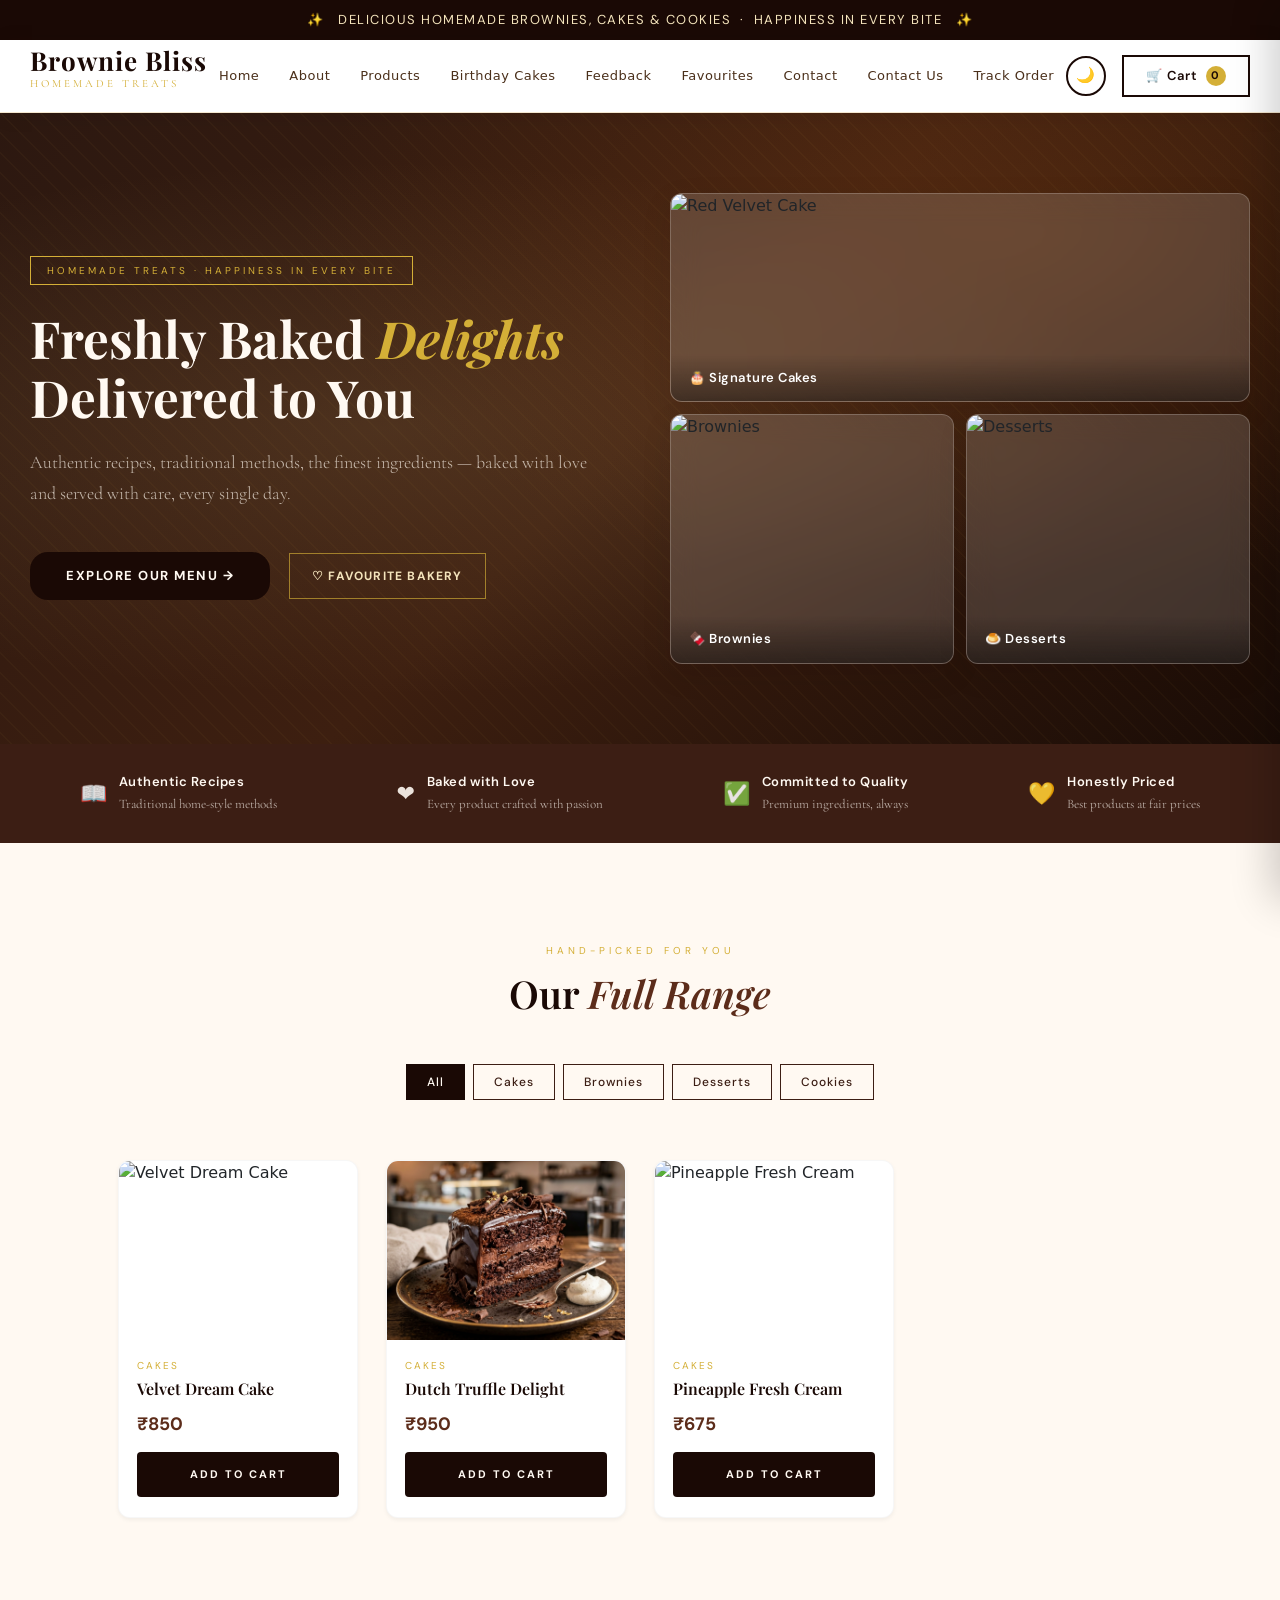
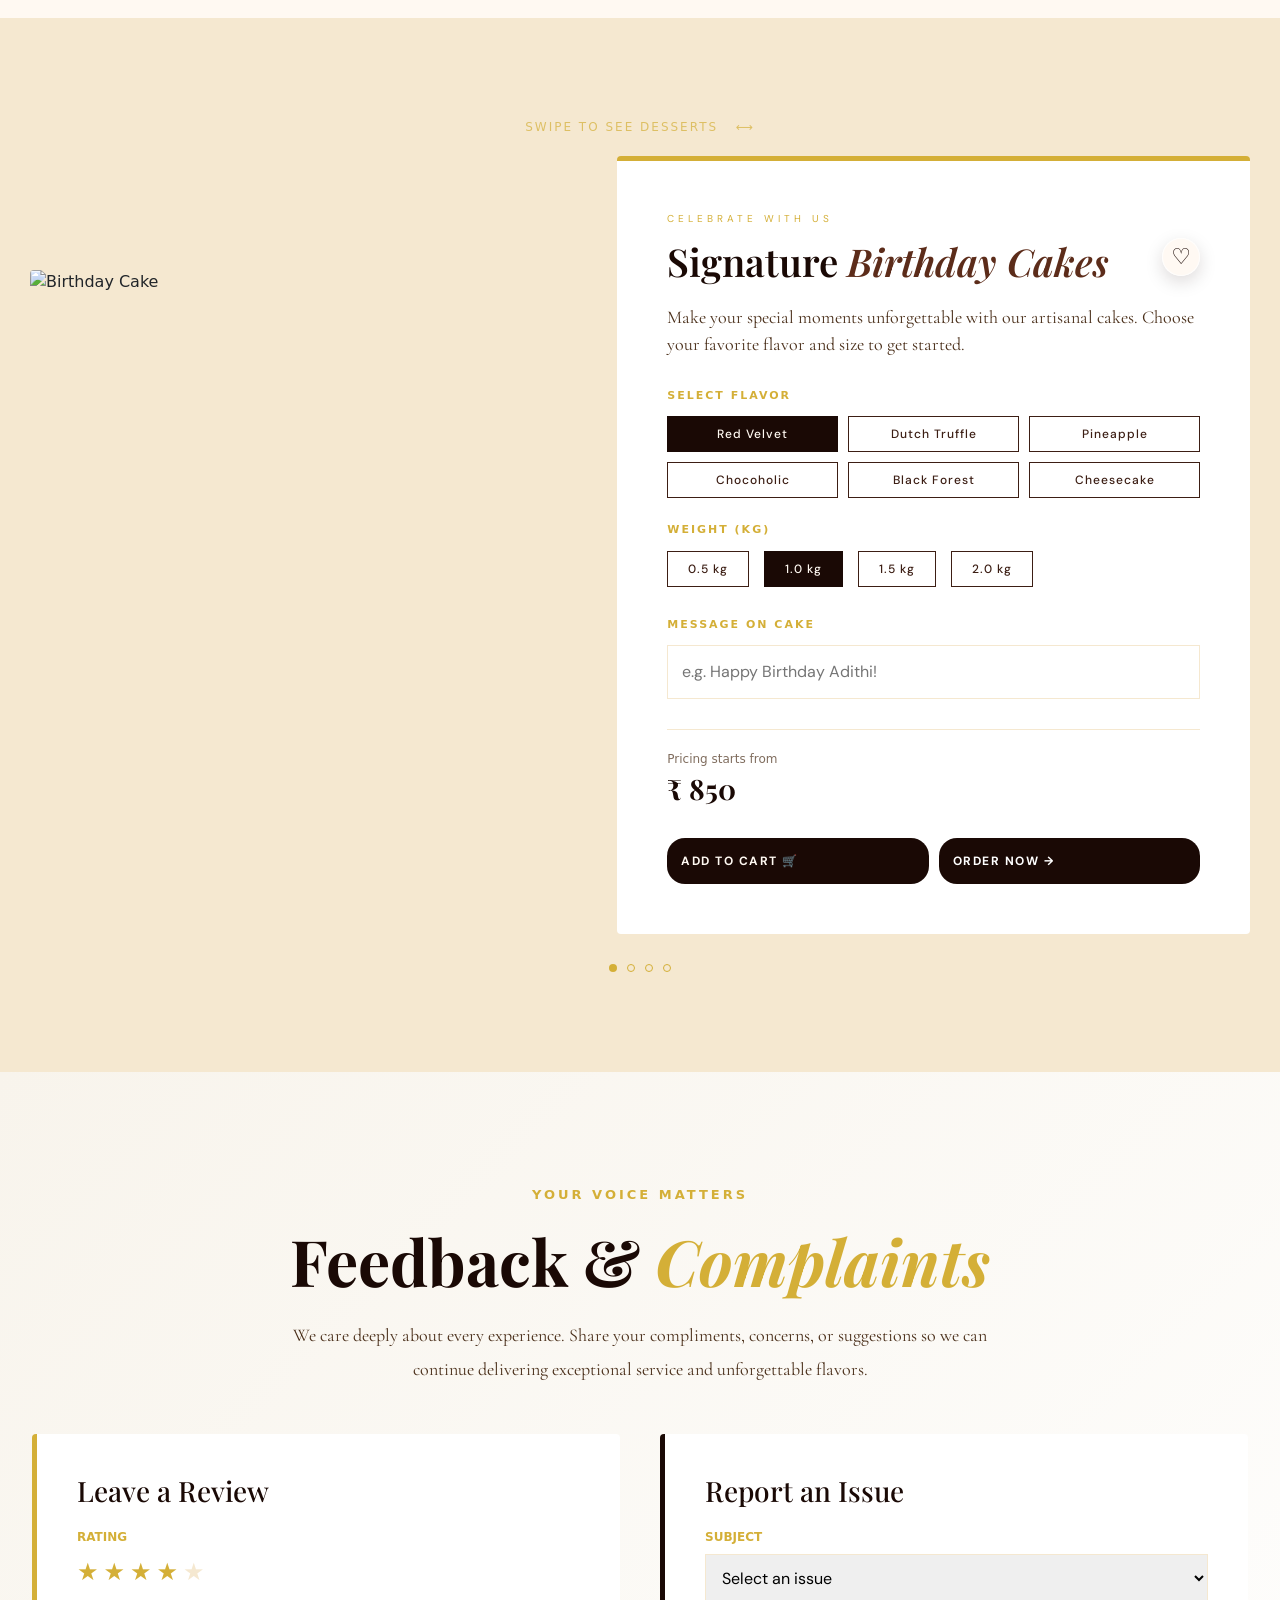
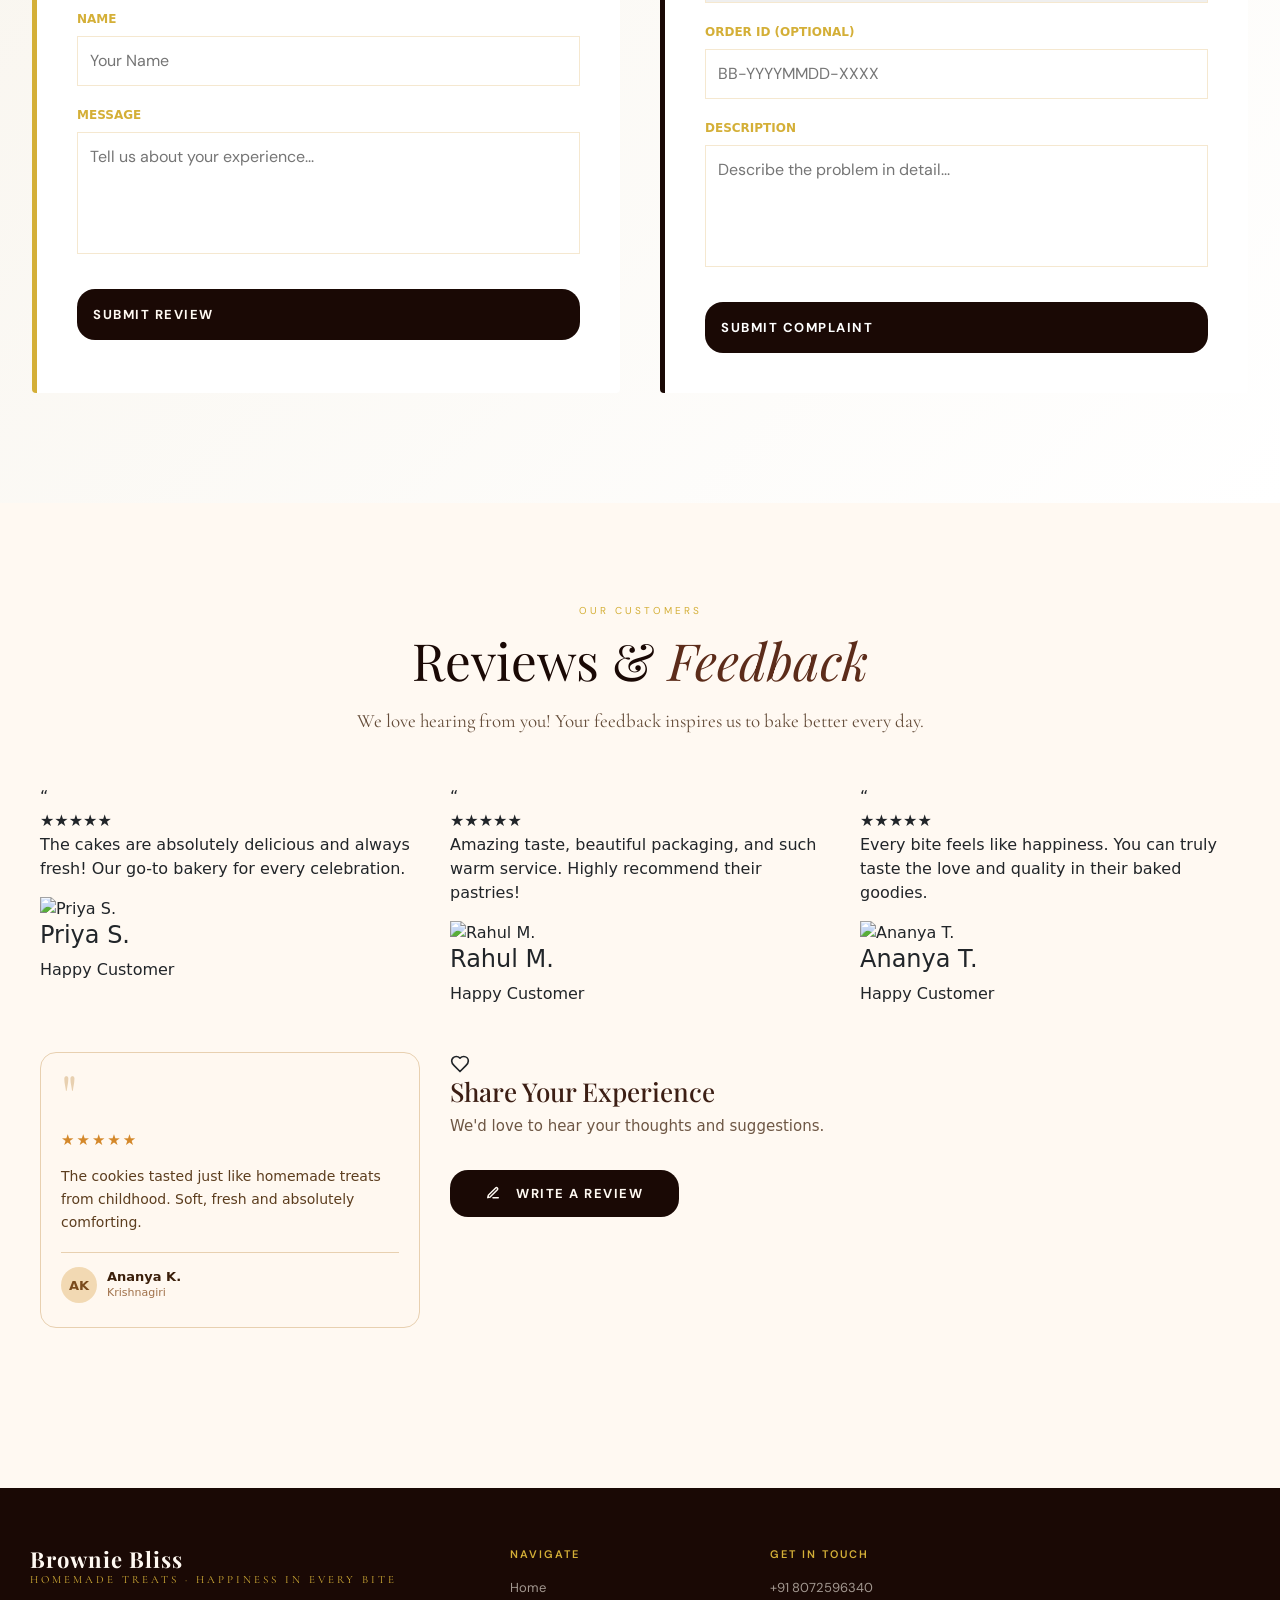
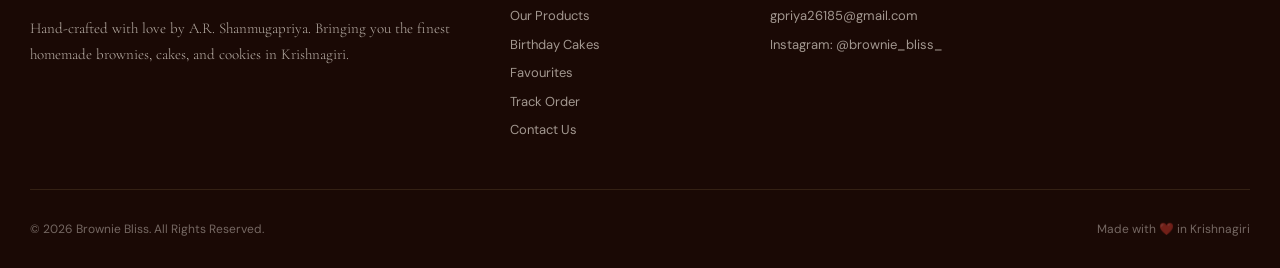
==== commit c047438b: "Merge remote-tracking branch 'upstream/main' into feedbackreviewsection" ====
--- a/public/index.html
+++ b/public/index.html
@@ -1,4 +1,4 @@
-<!DOCTYPE html>
+<!doctype html>
 <html lang="en">
 
 <head>
@@ -21,11 +21,12 @@
   </script>
 </head>
 
-<body id="home">
-
-  <!-- ANNOUNCEMENT -->
-  <div class="announcement">✨ &nbsp; DELICIOUS HOMEMADE BROWNIES, CAKES & COOKIES &nbsp;·&nbsp; HAPPINESS IN EVERY
-    BITE &nbsp; ✨</div>
+  <body id="home">
+    <!-- ANNOUNCEMENT -->
+    <div class="announcement">
+      ✨ &nbsp; DELICIOUS HOMEMADE BROWNIES, CAKES & COOKIES &nbsp;·&nbsp;
+      HAPPINESS IN EVERY BITE &nbsp; ✨
+    </div>
 
   <!-- HEADER -->
   <header>
@@ -37,7 +38,7 @@
       <nav>
         <a href="index.html#home">Home</a>
         <a href="about.html">About</a>
-        <a href="index.html#products">Products</a>
+        <a href="products.html">Products</a>
         <a href="index.html#birthday">Birthday Cakes</a>
         <a href="#feedback">Feedback</a>
         <a href="favourites.html">Favourites <span class="nav-count" data-favourites-count style="display:none">0</span></a>
@@ -62,7 +63,7 @@
   </header>
 <div class="mobile-menu" id="mobileMenu">
   <a href="index.html#home">Home</a>
-  <a href="index.html#products">Products</a>
+  <a href="products.html">Products</a>
   <a href="index.html#birthday">Birthday Cakes</a>
   <a href="index.html#contact">Contact</a>
   <a href="track.html">Track Order</a>
@@ -153,17 +154,30 @@
         <h2 class="section-title">Our <em>Full Range</em></h2>
       </div>
 
-      <div class="filter-tabs" style="margin-bottom: 60px;">
-        <button class="filter-tab active" onclick="filterProducts('all', this)">All</button>
-        <button class="filter-tab" onclick="filterProducts('cakes', this)">Cakes</button>
-        <button class="filter-tab" onclick="filterProducts('brownies', this)">Brownies</button>
-        <button class="filter-tab" onclick="filterProducts('desserts', this)">Desserts</button>
-        <button class="filter-tab" onclick="filterProducts('cookies', this)">Cookies</button>
-      </div>
-
-      <div class="products-grid" id="productsGrid"></div>
-    </div>
-  </section>
+        <div class="filter-tabs" style="margin-bottom: 60px">
+          <button
+            class="filter-tab active"
+            onclick="filterProducts('all', this)"
+          >
+            All
+          </button>
+          <button class="filter-tab" onclick="filterProducts('cakes', this)">
+            Cakes
+          </button>
+          <button class="filter-tab" onclick="filterProducts('brownies', this)">
+            Brownies
+          </button>
+          <button class="filter-tab" onclick="filterProducts('desserts', this)">
+            Desserts
+          </button>
+          <button class="filter-tab" onclick="filterProducts('cookies', this)">
+            Cookies
+          </button>
+        </div>
+
+        <div class="products-grid" id="productsGrid"></div>
+      </div>
+    </section>
 
   <!-- BIRTHDAY & DESSERT SLIDER SECTION -->
   <section class="birthday-section" id="birthday"
@@ -494,27 +508,131 @@
 
     </div>
 
-    <!-- Slider Navigation Dots -->
-    <div style="display: flex; justify-content: center; gap: 10px; margin-top: 30px;">
-      <div style="width: 8px; height: 8px; border-radius: 50%; background: var(--gold); cursor: pointer;"></div>
-      <div style="width: 8px; height: 8px; border-radius: 50%; background: var(--cream-dark); border: 1px solid var(--gold); cursor: pointer;"></div>
-      <div style="width: 8px; height: 8px; border-radius: 50%; background: var(--cream-dark); border: 1px solid var(--gold); cursor: pointer;"></div>
-      <div style="width: 8px; height: 8px; border-radius: 50%; background: var(--cream-dark); border: 1px solid var(--gold); cursor: pointer;"></div>
-    </div>
-
-  </section>
-
-  <!-- FEEDBACK & COMPLAINTS SECTION -->
-  <section id="feedback" style="padding: 100px 24px; background: var(--cream);">
-    <div style="max-width: 1200px; margin: 0 auto;">
-      <div style="text-align: center; margin-bottom: 60px;">
-        <span class="section-label">Your Voice Matters</span>
-        <h2 class="section-title">Feedback & <em>Complaints</em></h2>
-        <p style="max-width: 600px; margin: 20px auto; color: var(--text-mid); font-family: 'Cormorant Garamond', serif; font-size: 18px;">
-          We strive for perfection in every bite. Share your experience or let us know if something wasn't right.
-
-        </p>
-      </div>
+      <!-- Slider Navigation Dots -->
+      <div
+        style="
+          display: flex;
+          justify-content: center;
+          gap: 10px;
+          margin-top: 30px;
+        "
+      >
+        <div
+          style="
+            width: 8px;
+            height: 8px;
+            border-radius: 50%;
+            background: var(--gold);
+            cursor: pointer;
+          "
+        ></div>
+        <div
+          style="
+            width: 8px;
+            height: 8px;
+            border-radius: 50%;
+            background: var(--cream-dark);
+            border: 1px solid var(--gold);
+            cursor: pointer;
+          "
+        ></div>
+        <div
+          style="
+            width: 8px;
+            height: 8px;
+            border-radius: 50%;
+            background: var(--cream-dark);
+            border: 1px solid var(--gold);
+            cursor: pointer;
+          "
+        ></div>
+        <div
+          style="
+            width: 8px;
+            height: 8px;
+            border-radius: 50%;
+            background: var(--cream-dark);
+            border: 1px solid var(--gold);
+            cursor: pointer;
+          "
+        ></div>
+      </div>
+    </section>
+
+    <!-- =========================
+ FEEDBACK & COMPLAINTS SECTION
+========================== -->
+
+    <section
+      id="feedback"
+      style="
+        padding: 110px 20px;
+        background: linear-gradient(
+          135deg,
+          rgba(248, 244, 236, 1) 0%,
+          rgba(255, 255, 255, 1) 100%
+        );
+        position: relative;
+        overflow: hidden;
+      "
+    >
+      <!-- Bootstrap -->
+      <link
+        href="https://cdn.jsdelivr.net/npm/bootstrap@5.3.3/dist/css/bootstrap.min.css"
+        rel="stylesheet"
+      />
+
+      <!-- Bootstrap Icons -->
+      <link
+        rel="stylesheet"
+        href="https://cdn.jsdelivr.net/npm/bootstrap-icons@1.11.3/font/bootstrap-icons.min.css"
+      />
+
+      <div class="container" style="max-width: 1320px">
+        <!-- HEADER -->
+        <div class="text-center mb-5">
+          <span
+            style="
+              color: var(--gold);
+              font-size: 13px;
+              font-weight: 700;
+              letter-spacing: 3px;
+              text-transform: uppercase;
+              display: inline-block;
+              margin-bottom: 18px;
+            "
+          >
+            Your Voice Matters
+          </span>
+
+          <h2
+            style="
+              font-family: &quot;Playfair Display&quot;, serif;
+              font-size: clamp(40px, 5vw, 68px);
+              color: var(--brown-dark);
+              margin-bottom: 18px;
+              font-weight: 700;
+            "
+          >
+            Feedback &
+            <em style="color: var(--gold); font-style: italic"> Complaints </em>
+          </h2>
+
+          <p
+            style="
+              max-width: 720px;
+              margin: auto;
+              color: var(--text-mid);
+              line-height: 1.9;
+              font-size: 18px;
+              font-family: &quot;Cormorant Garamond&quot;, serif;
+            "
+          >
+            We care deeply about every experience. Share your compliments,
+            concerns, or suggestions so we can continue delivering exceptional
+            service and unforgettable flavors.
+          </p>
+        </div>
 
       <div style="display: grid; grid-template-columns: 1fr 1fr; gap: 40px;">
         
@@ -575,51 +693,57 @@
   </section>
 
 
-<section class="bb-reviews">
-  <p class="eyebrow">Loved by our customers</p>
-  <h2>Sweet Words from <em>Happy Customers</em></h2>
-
-  <div class="reviews-grid">
-
-    <div class="review-card featured">
-      <span class="featured-badge">Top review</span>
-      <span class="quote-mark">"</span>
-      <div class="stars">★★★★★</div>
-      <p class="review-text">The brownies were unbelievably rich and fresh. You can genuinely feel the homemade touch in every bite. This isn't just food — it's comfort wrapped in chocolate.</p>
-      <div class="reviewer">
-        <div class="reviewer-avatar">KS</div>
-        <div>
-          <p class="reviewer-name">Keerthana S.</p>
-          <p class="reviewer-location">Krishnagiri</p>
-        </div>
-      </div>
-    </div>
-
-    <div class="review-card">
-      <span class="quote-mark">"</span>
-      <div class="stars">★★★★★</div>
-      <p class="review-text">Ordered a birthday cake and everyone loved it. Beautiful presentation and amazing taste!</p>
-      <div class="reviewer">
-        <div class="reviewer-avatar">RM</div>
-        <div>
-          <p class="reviewer-name">Rahul M.</p>
-          <p class="reviewer-location">Krishnagiri</p>
-        </div>
-      </div>
-    </div>
-
-    <div class="review-card">
-      <span class="quote-mark">"</span>
-      <div class="stars">★★★★★</div>
-      <p class="review-text">One of the best homemade dessert brands here. Fresh, soft, and perfectly balanced sweetness.</p>
-      <div class="reviewer">
-        <div class="reviewer-avatar">DR</div>
-        <div>
-          <p class="reviewer-name">Divya R.</p>
-          <p class="reviewer-location">Krishnagiri</p>
-        </div>
-      </div>
-    </div>
+<section id="feedback" style="padding: 100px 24px; background: var(--cream);">
+    <div style="max-width: 1200px; margin: 0 auto;">
+      
+      <div style="text-align: center; margin-bottom: 50px;">
+        <span class="section-label" style="letter-spacing: 3px;">Our Customers</span>
+        <h2 class="section-title" style="font-size: clamp(32px, 4vw, 52px); font-weight: 400; margin-top: 5px;">Reviews & <em>Feedback</em></h2>
+        <p style="max-width: 600px; margin: 15px auto 0; color: var(--text-mid); font-family: 'Cormorant Garamond', serif; font-size: 19px; opacity: 0.85;">
+          We love hearing from you! Your feedback inspires us to bake better every day.
+        </p>
+      </div>
+
+      <div style="display: grid; grid-template-columns: repeat(auto-fit, minmax(300px, 1fr)); gap: 30px; margin-bottom: 60px;">
+        
+        <div class="feedback-premium-card">
+          <span class="premium-quote">“</span>
+          <div class="premium-stars">★★★★★</div>
+          <p class="premium-text">The cakes are absolutely delicious and always fresh! Our go-to bakery for every celebration.</p>
+          <div class="premium-user">
+            <img src="https://images.unsplash.com/photo-1494790108377-be9c29b29330?auto=format&fit=crop&q=80&w=120" alt="Priya S." class="premium-avatar">
+            <div>
+              <h4 class="premium-name">Priya S.</h4>
+              <p class="premium-status">Happy Customer</p>
+            </div>
+          </div>
+        </div>
+
+        <div class="feedback-premium-card">
+          <span class="premium-quote">“</span>
+          <div class="premium-stars">★★★★★</div>
+          <p class="premium-text">Amazing taste, beautiful packaging, and such warm service. Highly recommend their pastries!</p>
+          <div class="premium-user">
+            <img src="https://images.unsplash.com/photo-1507003211169-0a1dd7228f2d?auto=format&fit=crop&q=80&w=120" alt="Rahul M." class="premium-avatar">
+            <div>
+              <h4 class="premium-name">Rahul M.</h4>
+              <p class="premium-status">Happy Customer</p>
+            </div>
+          </div>
+        </div>
+
+        <div class="feedback-premium-card">
+          <span class="premium-quote">“</span>
+          <div class="premium-stars">★★★★★</div>
+          <p class="premium-text">Every bite feels like happiness. You can truly taste the love and quality in their baked goodies.</p>
+          <div class="premium-user">
+            <img src="https://images.unsplash.com/photo-1438761681033-6461ffad8d80?auto=format&fit=crop&q=80&w=120" alt="Ananya T." class="premium-avatar">
+            <div>
+              <h4 class="premium-name">Ananya T.</h4>
+              <p class="premium-status">Happy Customer</p>
+            </div>
+          </div>
+        </div>
 
     <div class="review-card">
       <span class="quote-mark">"</span>
@@ -634,26 +758,23 @@
       </div>
     </div>
 
-    <div class="review-card">
-      <span class="quote-mark">"</span>
-      <div class="stars">★★★★★</div>
-      <p class="review-text">Brownie Bliss never disappoints. Every dessert feels thoughtfully crafted and beautifully packed.</p>
-      <div class="reviewer">
-        <div class="reviewer-avatar">SP</div>
-        <div>
-          <p class="reviewer-name">Sriram P.</p>
-          <p class="reviewer-location">Krishnagiri</p>
-        </div>
-      </div>
-    </div>
-
-  </div>
-
-  <div class="bb-overall">
-    <span class="stars-big">★★★★★</span>
-    <p class="rating-text"><strong>5.0</strong> · 5 reviews · All homemade, all heart</p>
-  </div>
-</section>
+      <div class="feedback-action-container">
+        <div class="heart-icon-wrap">
+          <svg width="20" height="20" viewBox="0 0 24 24" fill="none" stroke="currentColor" stroke-width="2" stroke-linecap="round" stroke-linejoin="round"><path d="M19 14c1.49-1.46 3-3.21 3-5.5A5.5 5.5 0 0 0 16.5 3c-1.76 0-3 .5-4.5 2-1.5-1.5-2.74-2-4.5-2A5.5 5.5 0 0 0 2 8.5c0 2.3 1.5 4.05 3 5.5l7 7Z"/></svg>
+        </div>
+        <h3 style="font-family: 'Playfair Display', serif; font-size: 26px; color: #3C1E14; margin-bottom: 8px; font-weight: 500;">Share Your Experience</h3>
+        <p style="color: var(--text-mid); font-size: 15px; margin-bottom: 24px; opacity: 0.8;">We'd love to hear your thoughts and suggestions.</p>
+        
+        <form onsubmit="event.preventDefault(); showToast('Thank you for your feedback! ⭐'); this.reset();" style="display: inline-block;">
+          <button class="hero-cta premium-write-btn" type="submit">
+            <svg width="14" height="14" viewBox="0 0 24 24" fill="none" stroke="currentColor" stroke-width="2.5" style="margin-right: 4px;"><path d="M12 20h9" stroke-linecap="round" stroke-linejoin="round"/><path d="M16.5 3.5a2.12 2.12 0 0 1 3 3L7 19l-4 1 1-4Z" stroke-linecap="round" stroke-linejoin="round"/></svg>
+            Write a Review
+          </button>
+        </form>
+      </div>
+
+    </div>
+  </section>
 
   <!-- FOOTER -->
   <footer id="contact">
@@ -670,7 +791,7 @@
         <div class="footer-col">
           <h4>Navigate</h4>
           <a href="#home">Home</a>
-          <a href="#products">Our Products</a>
+          <a href="products.html">Our Products</a>
           <a href="#birthday">Birthday Cakes</a>
           <a href="favourites.html">Favourites</a>
           <a href="track.html">Track Order</a>
@@ -696,25 +817,27 @@
     
   </footer>
 
-  <!-- SHARED COMPONENTS -->
-  <div class="cart-overlay" id="cartOverlay" onclick="closeCart()"></div>
-  <div class="cart-sidebar" id="cartSidebar">
-    <div class="cart-header">
-      <span class="cart-title">Your Cart 🛒</span>
-      <button class="cart-close" onclick="closeCart()">✕</button>
-    </div>
-    <div class="cart-items" id="cartItems"></div>
-    <div class="cart-footer" id="cartFooter" style="display:none">
-      <div class="cart-total">
-        <span class="cart-total-label">Total Amount</span>
-        <span class="cart-total-amt" id="cartTotal">₹0</span>
-      </div>
-      <button class="whatsapp-btn" onclick="sendToWhatsApp()">
-        Order via WhatsApp
-      </button>
-      <p class="whatsapp-note">You'll be redirected to WhatsApp to confirm your order</p>
-    </div>
-  </div>
+    <!-- SHARED COMPONENTS -->
+    <div class="cart-overlay" id="cartOverlay" onclick="closeCart()"></div>
+    <div class="cart-sidebar" id="cartSidebar">
+      <div class="cart-header">
+        <span class="cart-title">Your Cart 🛒</span>
+        <button class="cart-close" onclick="closeCart()">✕</button>
+      </div>
+      <div class="cart-items" id="cartItems"></div>
+      <div class="cart-footer" id="cartFooter" style="display: none">
+        <div class="cart-total">
+          <span class="cart-total-label">Total Amount</span>
+          <span class="cart-total-amt" id="cartTotal">₹0</span>
+        </div>
+        <button class="whatsapp-btn" onclick="sendToWhatsApp()">
+          Order via WhatsApp
+        </button>
+        <p class="whatsapp-note">
+          You'll be redirected to WhatsApp to confirm your order
+        </p>
+      </div>
+    </div>
 
   <!-- TOAST -->
   <div class="toast" id="toast"></div>
--- a/public/style.css
+++ b/public/style.css
@@ -1,3 +1,5 @@
+style.css
+
 html {
   scroll-behavior: smooth;
 }
@@ -40,6 +42,7 @@
   --glass-border: rgba(255, 255, 255, 0.15);
 }
 
+
 * {
   margin: 0;
   padding: 0;
@@ -51,6 +54,8 @@
   color: var(--text-dark);
   font-family: 'DM Sans', sans-serif;
   overflow-x: hidden;
+  width:100%;
+  max-width:100%;
 }
 
 /* ANNOUNCEMENT BAR */
@@ -97,6 +102,7 @@
   font-weight: 700;
   color: var(--color-primary);
   letter-spacing: 1px;
+  margin-bottom: 4px;
 }
 
 .logo-sub {
@@ -105,6 +111,7 @@
   letter-spacing: 3px;
   color: var(--gold);
   text-transform: uppercase;
+  margin-bottom: 15px;
 }
 
 nav {
@@ -336,6 +343,14 @@
   background: linear-gradient(to bottom, rgba(0, 0, 0, 0), rgba(0, 0, 0, 0.4));
 }
 
+.hero-content{
+  overflow:hidden;
+}
+
+.hero-visual{
+  max-width:100%;
+}
+
 /* VALUES STRIP */
 .values-strip {
   background: var(--brown-mid);
@@ -538,10 +553,13 @@
   border-color: var(--color-primary);
 }
 
-.products-grid {
+.products-grid,
+.all-products-grid {
   display: grid;
-  grid-template-columns: repeat(auto-fit, minmax(260px, 1fr));
-  gap: 24px;
+  grid-template-columns: repeat(auto-fill, minmax(240px, 240px));
+  justify-content: center;
+  gap: 28px;
+  width: 100%;
 }
 
 /* Responsive adjustments */
@@ -2561,20 +2579,29 @@
   margin-left: 10px;
 }
 
-/* Track Error Message */
 .track-error {
-  display: none;
-  background: #fdeaea;
-  color: #d32f2f;
-  padding: 15px;
-  border-radius: var(--radius-sm);
-  border: 1px solid #ffcdd2;
-  margin-top: -15px;
-  margin-bottom: 20px;
-  text-align: center;
-  font-size: 14px;
-  font-weight: 500;
-}
+    display: none;
+
+    min-height: 50px;
+    padding: 15px;
+    margin-top: 12px;
+    margin-bottom: 20px;
+
+    border: 1px solid #f1cdd2;
+    border-radius: var(--radius-sm);
+
+    text-align: center;
+    font-size: 14px;
+    font-weight: 500;
+
+    color: #8b2d2d;
+    background: #fff7f7;
+}
+
+.track-error.show {
+    display: block;
+}
+
 .menu-toggle{
   display:none;
   background:none;
@@ -3140,10 +3167,13 @@
   border-color: var(--brown-dark);
 }
 
-.products-grid {
+.products-grid,
+.all-products-grid {
   display: grid;
-  grid-template-columns: repeat(4, 1fr);
-  gap: 24px;
+  grid-template-columns: repeat(auto-fill, minmax(240px, 240px));
+  justify-content: center;
+  gap: 28px;
+  width: 100%;
 }
 
 .product-card {
@@ -3165,13 +3195,17 @@
 .product-img-wrap {
   position: relative;
   overflow: hidden;
+  width: 100%;
+  aspect-ratio: 4/3;
 }
 
 .product-img-wrap img {
+  position: absolute;
+  top: 0;
+  left: 0;
   width: 100%;
-  height: 220px;
+  height: 100%;
   object-fit: cover;
-  display: block;
   transition: transform 0.4s;
 }
 
@@ -3797,10 +3831,23 @@
     text-align: center;
   }
 
- .hero-text {
+.hero-text {
   display: flex;
   flex-direction: column;
   align-items: center;
+}
+
+.hero-favourite-btn {
+  margin: 14px 0 0;
+}
+
+.hero-visual {
+  max-width: 600px;
+  margin: 0 auto;
+}
+
+.admin-body {
+  margin: 20px auto;
 }
 }
 
@@ -4290,328 +4337,383 @@
 
 /* =========================
    CONTACT PAGE PREMIUM
-
-.contact-page {
-  position: relative;
-  overflow: hidden;
-  padding: 120px 30px;
-  background:
-    linear-gradient(
-      135deg,
-      #fffaf4 0%,
-      #f9f1e7 100%
-    );
-}
-
-.contact-bg {
-  position: absolute;
-  inset: 0;
-  opacity: 0.03;
-
-  background-image:
-    radial-gradient(var(--gold) 1px, transparent 1px);
-
-  background-size: 28px 28px;
-}
-
-.contact-inner {
-  position: relative;
-  z-index: 2;
-
-  max-width: 1300px;
-  margin: 0 auto;
-
-  display: grid;
-  grid-template-columns: 1.1fr 0.9fr;
-  gap: 70px;
-}
-
-.contact-desc {
-  font-family: 'Cormorant Garamond', serif;
-  font-size: 24px;
-  line-height: 1.8;
-  color: var(--text-mid);
-
-  margin:
-    30px 0 50px;
-}*/
+========================= */
+
+/* =========================
+   CONTACT PAGE
+========================= */
+
+.contact-page{
+  position:relative;
+  padding:140px 40px;
+  background:#f8f3ed;
+  overflow:hidden;
+}
+
+.contact-bg{
+  display:none;
+}
+
+/* LAYOUT */
+
+.contact-inner{
+  max-width:1280px;
+  margin:0 auto;
+
+  display:grid;
+  grid-template-columns:1.1fr 0.9fr;
+  gap:90px;
+  align-items:start;
+}
+
+/* LEFT */
+
+.contact-desc{
+  font-family:'Cormorant Garamond', serif;
+  font-size:28px;
+  line-height:1.7;
+  color:#5c5148;
+
+  margin:30px 0 60px;
+}
 
 /* INFO GRID */
 
-.contact-info-grid {
-  display: grid;
-  gap: 22px;
-
-  margin-bottom: 40px;
-}
-
-.contact-info-card {
-  display: flex;
-  gap: 20px;
-
-  background: rgba(255, 255, 255, 0.7);
-
-  border: 1px solid rgba(212, 175, 55, 0.15);
-
-  padding: 26px;
-  border-radius: 18px;
-
-  backdrop-filter: blur(10px);
-
-  transition: 0.35s ease;
-}
-
-.contact-info-card:hover {
-  transform: translateY(-6px);
-
-  box-shadow: var(--shadow-lg);
-}
-
-.contact-icon {
-  width: 58px;
-  height: 58px;
-
-  border-radius: 50%;
-
-  background: var(--brown-dark);
-
-  color: var(--cream);
-
-  display: flex;
-  align-items: center;
-  justify-content: center;
-
-  font-size: 24px;
-
-  flex-shrink: 0;
-}
-
-.contact-info-card h4 {
-  font-family: 'Playfair Display', serif;
-
-  margin-bottom: 8px;
-
-  color: var(--brown-dark);
+.contact-info-grid{
+  display:grid;
+  gap:18px;
+
+  margin-bottom:50px;
+}
+
+.contact-info-card{
+  display:flex;
+  gap:22px;
+
+  padding:28px;
+
+  background:#fff;
+
+  border:1px solid rgba(0,0,0,0.06);
+
+  border-radius:22px;
+
+  transition:0.3s ease;
+}
+
+.contact-info-card:hover{
+  transform:translateY(-4px);
+  box-shadow:0 15px 40px rgba(0,0,0,0.06);
+}
+
+.contact-icon{
+  width:58px;
+  height:58px;
+
+  border-radius:18px;
+
+  background:#f4ede6;
+
+  display:flex;
+  align-items:center;
+  justify-content:center;
+
+  font-size:24px;
+
+  flex-shrink:0;
+}
+
+.contact-info-card h4{
+  font-family:'Playfair Display', serif;
+
+  font-size:22px;
+
+  color:#2f241f;
+
+  margin-bottom:6px;
 }
 
 .contact-info-card p,
-.contact-info-card a {
-  color: var(--text-mid);
-
-  line-height: 1.7;
-
-  text-decoration: none;
-}
-
-/* HOURS CARD */
-
-.hours-card {
-  background:
-    linear-gradient(135deg,
-      var(--brown-dark),
-      #2f140d);
-
-  color: var(--cream);
-
-  padding: 36px;
-
-  border-radius: 24px;
-
-  margin-bottom: 32px;
-
-  box-shadow: var(--shadow-lg);
-}
-
-.hours-card h3 {
-  font-family: 'Playfair Display', serif;
-
-  margin-bottom: 24px;
-
-  font-size: 30px;
-
-  color: var(--gold);
-}
-
-.hour-row {
-  display: flex;
-  justify-content: space-between;
-
-  padding: 14px 0;
-
-  border-bottom:
-    1px solid rgba(255, 255, 255, 0.1);
-}
-
-.hour-row:last-child {
-  border-bottom: none;
-}
-
-/* INSTAGRAM BOX */
-
-.insta-box {
-  display: flex;
-  align-items: center;
-  gap: 18px;
-
-  background:
-    linear-gradient(135deg,
-      #833ab4,
-      #fd1d1d,
-      #fcb045);
-
-  padding: 22px 26px;
-
-  border-radius: 20px;
-
-  text-decoration: none;
-
-  color: white;
-
-  transition: 0.35s ease;
+.contact-info-card a{
+  color:#6b625c;
+  text-decoration:none;
+  line-height:1.7;
+}
+
+/* HOURS */
+
+.hours-card{
+  background:#fff;
+
+  border-radius:24px;
+
+  padding:34px;
+
+  border:1px solid rgba(0,0,0,0.06);
+
+  margin-bottom:30px;
+}
+
+.hours-card h3{
+  font-family:'Playfair Display', serif;
+
+  font-size:30px;
+
+  margin-bottom:26px;
+
+  color:#2d211c;
+}
+
+.hour-row{
+  display:flex;
+  justify-content:space-between;
+
+  padding:14px 0;
+
+  border-bottom:1px solid rgba(0,0,0,0.06);
+}
+
+.hour-row:last-child{
+  border-bottom:none;
+}
+
+/* INSTAGRAM */
+
+.insta-box{
+  display:flex;
+  align-items:center;
+  gap:18px;
+
+  background:#fff;
+
+  border-radius:24px;
+
+  padding:24px 28px;
+
+  border:1px solid rgba(0,0,0,0.06);
+
+  text-decoration:none;
+
+  color:#2d211c;
+
+  transition:0.3s ease;
+}
+
+.insta-box:hover{
+  transform:translateY(-4px);
+  box-shadow:0 15px 40px rgba(0,0,0,0.06);
+}
+
+.insta-icon{
+  width:60px;
+  height:60px;
+
+  border-radius:18px;
+
+  background:#f4ede6;
+
+  display:flex;
+  align-items:center;
+  justify-content:center;
+
+  font-size:28px;
+}
+
+.insta-box span{
+  font-size:14px;
+  color:#7a7069;
+}
+
+.insta-box h4{
+  font-size:24px;
+
+  margin-top:4px;
+
+  font-family:'Playfair Display', serif;
+}
+
+/* FORM */
+
+.contact-form-box{
+  background:#fff;
+
+  border-radius:28px;
+
+  padding:50px;
+
+  border:1px solid rgba(0,0,0,0.06);
 
   box-shadow:
-    0 18px 40px rgba(131, 58, 180, 0.25);
-}
-
-.insta-box:hover {
-  transform: translateY(-6px) scale(1.01);
-}
-
-.insta-icon {
-  width: 62px;
-  height: 62px;
-
-  border-radius: 50%;
-
-  background: rgba(255, 255, 255, 0.18);
-
-  display: flex;
-  align-items: center;
-  justify-content: center;
-
-  font-size: 28px;
-
-  backdrop-filter: blur(10px);
-}
-
-.insta-box span {
-  font-size: 13px;
-  opacity: 0.85;
-}
-
-.insta-box h4 {
-  font-size: 24px;
-
-  margin-top: 4px;
-
-  font-family: 'Playfair Display', serif;
-}
-
-/* FORM BOX */
-
-.contact-form-box {
-  background:
-    linear-gradient(to bottom,
-      #2a120c,
-      #1b0b07);
-
-  color: white;
-
-  padding: 50px;
-
-  border-radius: 28px;
-
-  box-shadow:
-    0 25px 60px rgba(0, 0, 0, 0.25);
-}
-
-.form-top {
-  display: flex;
-  align-items: center;
-  gap: 14px;
-
-  margin-bottom: 20px;
-}
-
-.form-top span {
-  font-size: 28px;
-}
-
-.form-top h3 {
-  font-family: 'Playfair Display', serif;
-
-  font-size: 34px;
-
-  color: var(--gold-light);
-}
-
-.form-desc {
-  color: rgba(255, 255, 255, 0.7);
-
-  line-height: 1.8;
-
-  margin-bottom: 32px;
-}
-
-.contact-form-box form {
-  display: flex;
-  flex-direction: column;
-  gap: 20px;
+    0 20px 50px rgba(0,0,0,0.04);
+}
+
+.form-top{
+  display:flex;
+  align-items:center;
+  gap:14px;
+
+  margin-bottom:18px;
+}
+
+.form-top span{
+  font-size:24px;
+}
+
+.form-top h3{
+  font-family:'Playfair Display', serif;
+
+  font-size:38px;
+
+  color:#2d211c;
+}
+
+.form-desc{
+  color:#726861;
+
+  line-height:1.8;
+
+  margin-bottom:34px;
+}
+
+.contact-form-box form{
+  display:flex;
+  flex-direction:column;
+  gap:18px;
 }
 
 .contact-form-box input,
-.contact-form-box textarea {
-  width: 100%;
-
-  background: rgba(255, 255, 255, 0.08);
-
-  border: 1px solid rgba(255, 255, 255, 0.08);
-
-  color: white;
-
-  padding: 16px 18px;
-
-  border-radius: 14px;
-
-  outline: none;
-
-  font-family: 'DM Sans', sans-serif;
-}
-
-.contact-form-box textarea {
-  height: 140px;
-  resize: vertical;
+.contact-form-box textarea{
+  width:100%;
+
+  border:none;
+
+  background:#f7f3ef;
+
+  border-radius:16px;
+
+  padding:18px 20px;
+
+  font-size:16px;
+
+  outline:none;
+
+  transition:0.3s ease;
+}
+
+.contact-form-box textarea{
+  min-height:160px;
+  resize:none;
+}
+
+.contact-form-box input:focus,
+.contact-form-box textarea:focus{
+  background:#f1ebe5;
 }
 
 .contact-form-box input::placeholder,
-.contact-form-box textarea::placeholder {
-  color: rgba(255, 255, 255, 0.45);
-}
-
-.contact-form-box input:focus,
-.contact-form-box textarea:focus {
-  border-color: var(--gold);
+.contact-form-box textarea::placeholder{
+  color:#9a8f86;
+}
+
+/* BUTTON */
+
+.hero-cta{
+  margin-top:8px;
+
+  background:#2d211c;
+
+  color:white;
+
+  border:none;
+
+  padding:18px;
+
+  border-radius:18px;
+
+  font-size:16px;
+
+  cursor:pointer;
+
+  transition:0.3s ease;
+}
+
+.hero-cta:hover{
+  transform:translateY(-2px);
+  background:#1e1512;
 }
 
 /* RESPONSIVE */
 
-@media (max-width: 900px) {
-
-  .contact-inner {
-    grid-template-columns: 1fr;
-  }
-
-  .contact-desc {
-    font-size: 21px;
-  }
-
-  .contact-form-box {
-    padding: 36px 28px;
-  }
-
-  .form-top h3 {
-    font-size: 28px;
-  }
+@media(max-width:950px){
+
+  .contact-page{
+    padding:100px 22px;
+  }
+
+  .contact-inner{
+    grid-template-columns:1fr;
+    gap:60px;
+  }
+
+  .contact-desc{
+    font-size:24px;
+  }
+
+  .contact-form-box{
+    padding:36px 26px;
+  }
+
+  .form-top h3{
+    font-size:30px;
+  }
+}
+
+@media(max-width:600px){
+
+  .section-title{
+    font-size:38px;
+    line-height:1.2;
+  }
+
+  .contact-desc{
+    font-size:21px;
+  }
+
+  .contact-info-card,
+  .hours-card,
+  .insta-box{
+    padding:22px;
+  }
+}
+
+/* MAP */
+
+.map-box{
+  margin-top:28px;
+
+  overflow:hidden;
+
+  border-radius:22px;
+
+  border:1px solid rgba(255,255,255,0.06);
+
+  background:#fff;
+}
+
+.map-box iframe{
+  width:100%;
+  height:320px;
+
+  border:none;
+
+  display:block;
+
+  filter:grayscale(10%);
+}
+
+.contact-form-box{
+  display:flex;
+  flex-direction:column;
 }
 
 /* =========================
@@ -5483,11 +5585,6 @@
   border-color: var(--brown-dark);
 }
 
-.products-grid {
-  display: grid;
-  grid-template-columns: repeat(4, 1fr);
-  gap: 24px;
-}
 
 .product-card {
   background: var(--white);
@@ -5508,13 +5605,17 @@
 .product-img-wrap {
   position: relative;
   overflow: hidden;
+  width: 100%;
+  aspect-ratio: 4/3;
 }
 
 .product-img-wrap img {
+  position: absolute;
+  top: 0;
+  left: 0;
   width: 100%;
-  height: 220px;
+  height: 100%;
   object-fit: cover;
-  display: block;
   transition: transform 0.4s;
 }
 
@@ -8869,8 +8970,6 @@
   font-size: 13px !important;
   border-radius: 6px !important;
   background: var(--gold) !important;
-
- .some-class {
   color: var(--brown-dark) !important;
 }
 
@@ -9053,20 +9152,44 @@
   line-height: 1;
   backface-visibility: hidden;
 }
-
-.theme-toggle-btn:hover {
-  background: var(--brown-dark);
-  transform: rotate(22deg) scale(1.08);
-}
-
-html.dark .theme-toggle-btn {
-  border-color: var(--gold);
-}
-
-html.dark .theme-toggle-btn:hover {
-  background: var(--gold);
-}
-
+.theme-toggle-btn:hover              { background: var(--brown-dark); transform: rotate(22deg) scale(1.08); }
+html.dark .theme-toggle-btn          { border-color: var(--gold); }
+html.dark .theme-toggle-btn:hover    { background: var(--gold); }
+.stock-status {
+    margin: 8px 0;
+    padding: 6px 12px;
+    border-radius: 20px;
+    font-size: 12px;
+    font-weight: 600;
+    display: inline-block;
+    letter-spacing: 0.5px;
+    border: 1px solid;
+}
+
+.available {
+    background: #f3e5d8;
+    color: #5c3b2e;
+    border-color: #c8a58f;
+}
+
+.low-stock {
+    background: #e8d3b9;
+    color: #6b3f1d;
+    border-color: #b7865e;
+}
+
+.sold-out {
+    background: #4b2e2e;
+    color: #f5e6d3;
+    border-color: #7a4b4b;
+}
+
+.add-to-cart:disabled {
+    background: #4b2e2e;
+    color: #f5e6d3;
+    cursor: not-allowed;
+    opacity: 0.75;
+}
   .bb-reviews {
     background: #fdf6ee;
     padding: 64px 32px;
@@ -9772,6 +9895,141 @@
 html.dark .topping-price {
   color: var(--gold);
 }
+/* TESTIMONIALS */
+.testimonials-section {
+  padding: 100px 0;
+  background: var(--cream);
+  overflow: hidden;
+}
+
+.testimonial-marquee {
+  width: 100%;
+  overflow: hidden;
+  position: relative;
+  margin-top: 60px;
+}
+
+.testimonial-track {
+  display: flex;
+  align-items: stretch;
+  gap: 28px;
+  width: max-content;
+  flex-wrap: nowrap;
+  animation: scrollTestimonials 40s linear infinite;
+}
+
+.testimonial-marquee:hover .testimonial-track {
+  animation-play-state: paused;
+}
+
+.testimonial-card {
+  min-width: 340px;
+  max-width: 340px;
+  background: var(--white);
+  padding: 35px;
+  border-radius: 18px;
+  box-shadow: var(--shadow);
+  border: 1px solid rgba(0,0,0,0.05);
+  transition: transform 0.35s ease, box-shadow 0.35s ease;
+  flex-shrink: 0;
+}
+
+.testimonial-card:hover {
+  transform: translateY(-8px);
+  box-shadow: 0 18px 35px rgba(0,0,0,0.12);
+}
+
+.testimonial-stars {
+  font-size: 20px;
+  color: #d4a017;
+  margin-bottom: 18px;
+  letter-spacing: 3px;
+}
+
+.testimonial-card p {
+  font-size: 16px;
+  line-height: 1.8;
+  color: var(--text-mid);
+  margin-bottom: 24px;
+  font-family: 'Cormorant Garamond', serif;
+}
+
+.testimonial-card h4 {
+  font-size: 14px;
+  letter-spacing: 1px;
+  color: var(--brown-dark);
+  text-transform: uppercase;
+}
+
+@keyframes scrollTestimonials {
+  0% {
+    transform: translateX(0);
+  }
+
+  100% {
+    transform: translateX(calc(-50% - 28px));
+  }
+}
+
+/* MOBILE */
+@media (max-width: 768px) {
+  .testimonial-card {
+    min-width: 280px;
+    max-width: 280px;
+    padding: 28px;
+  }
+
+  .testimonial-track {
+    gap: 18px;
+    animation-duration: 20s;
+  }
+}
+
+/* Checkout Responsive */
+@media (max-width: 480px) {
+  .checkout-overlay {
+    align-items: flex-start !important;
+    overflow-y: auto !important;
+    padding: 20px 10px;
+    -webkit-overflow-scrolling: touch;
+  }
+
+  .checkout-modal {
+    margin: 20px auto !important;
+    width: 100% !important;
+    max-width: 355px !important;
+  }
+
+  .checkout-body {
+    padding: 24px 16px !important;
+  }
+
+  .otp-container {
+    justify-content: center !important;
+    gap: 8px !important;
+  }
+
+  .otp-box {
+    flex: 0 0 44px !important;
+    width: 44px !important;
+    height: 44px !important;
+    min-width: 44px !important;
+    min-height: 44px !important;
+    font-size: 20px !important;
+  }
+}
+
+/* Birthday Slider */
+.birthday-slider::-webkit-scrollbar {
+  display: none;
+}
+
+.birthday-slider {
+  -ms-overflow-style: none;
+  scrollbar-width: none;
+}
+
+/* Price Filter */
 .price-filter-wrapper {
   display: flex;
   justify-content: center;
@@ -9779,18 +10037,17 @@
 }
 
 .price-filter {
-  display: flex;
-  align-items: center;
-  gap: 18px;
+  display: flex !important;
+  justify-content: center !important;
+  align-items: center !important;
+  gap: 14px !important;
+  margin: 35px 0 !important;
 
   padding: 16px 28px;
-
   background: rgba(255, 248, 243, 0.75);
-
   backdrop-filter: blur(12px);
 
   border: 1px solid rgba(255,255,255,0.4);
-
   border-radius: 999px;
 
   box-shadow:
@@ -9809,45 +10066,38 @@
 }
 
 .price-filter label {
-  font-family: 'Playfair Display', serif;
-
-  font-size: 20px;
-
-  color: #5c372c;
-
-  letter-spacing: 0.5px;
+  font-size: 20px !important;
+  font-family: 'Playfair Display', serif !important;
+  color: #5c372c !important;
 }
 
 .custom-price-filter {
-  appearance: none;
+  appearance: none !important;
   -webkit-appearance: none;
   -moz-appearance: none;
 
-  border: none;
-  outline: none;
-
-  background: linear-gradient(
-    135deg,
-    #fffaf7,
-    #fdf1e7
-  );
-
-  padding: 12px 42px 12px 18px;
-
-  border-radius: 999px;
-
-  color: #5c372c;
-
-  font-size: 15px;
-  font-weight: 600;
-
-  font-family: 'DM Sans', sans-serif;
-
-  cursor: pointer;
-
-  box-shadow:
-    inset 0 1px 2px rgba(255,255,255,0.8),
-    0 3px 10px rgba(0,0,0,0.05);
+  background-color: #fff4ec !important;
+  border: 2px solid #c89b7b !important;
+  border-radius: 30px !important;
+
+  padding: 12px 50px 12px 20px !important;
+  min-width: 220px;
+
+  text-align: left;
+  color: #5c372c !important;
+
+  font-size: 15px !important;
+  font-weight: 600 !important;
+  font-family: 'DM Sans', sans-serif !important;
+
+  cursor: pointer !important;
+  outline: none !important;
+
+  box-shadow: 0 4px 12px rgba(0,0,0,0.08) !important;
+
+  background-image: url("data:image/svg+xml;utf8,<svg fill='%235c372c' height='20' viewBox='0 0 20 20' width='20' xmlns='http://www.w3.org/2000/svg'><path d='M5 7l5 5 5-5z'/></svg>");
+  background-repeat: no-repeat;
+  background-position: right 16px center;
 
   transition: all 0.3s ease;
 }
@@ -9866,8 +10116,8 @@
   box-shadow:
     0 0 0 4px rgba(181, 131, 102, 0.18);
 }
-}
-}
+
+
 .custom-price-filter {
   appearance: none !important;
   background-color: #fff4ec !important;
@@ -9902,32 +10152,595 @@
   font-family: 'Playfair Display', serif !important;
   color: #5c372c !important;
 }
-}
-#scrollTopBtn {
-    position: fixed;
-    bottom: 20px;
-    right: 20px;
-
-    width: 45px;
-    height: 45px;
-
-    border: none;
-    border-radius: 50%;
-
-    background-color: #6b3e26;
-    color: white;
-
-    font-size: 20px;
-    cursor: pointer;
-
+
+/* ============================= */
+/* GLOBAL FIXES */
+/* ============================= */
+
+* {
+  margin: 0;
+  padding: 0;
+  box-sizing: border-box;
+}
+
+html,
+body {
+  width: 100%;
+  overflow-x: hidden;
+}
+
+/* Prevent images/videos from overflowing */
+
+img,
+video {
+  max-width: 100%;
+  height: auto;
+  display: block;
+}
+
+/* ============================= */
+/* RESPONSIVE SECTION PADDING */
+/* ============================= */
+
+@media (max-width: 768px) {
+
+  section,
+  .products-section,
+  .birthday-section,
+  footer {
+    padding-left: 16px !important;
+    padding-right: 16px !important;
+  }
+
+  .header-inner,
+  .footer-inner,
+  .products-inner,
+  .values-inner {
+    width: 100%;
+    max-width: 100%;
+  }
+}
+
+/* ============================= */
+/* HERO SECTION */
+/* ============================= */
+
+@media (max-width: 900px) {
+
+  .hero-content {
+    grid-template-columns: 1fr !important;
+    gap: 40px !important;
+    text-align: center;
+  }
+
+  .hero-title {
+    font-size: clamp(42px, 10vw, 70px);
+  }
+
+  .hero-visual {
+    width: 100%;
+  }
+
+  .hero-card img {
+    width: 100%;
+    height: auto;
+  }
+}
+
+/* ============================= */
+/* BIRTHDAY / DESSERT / BROWNIE */
+/* MAIN OVERFLOW FIX */
+/* ============================= */
+
+@media (max-width: 900px) {
+
+  .bday-slide > div {
+    grid-template-columns: 1fr !important;
+    gap: 30px !important;
+  }
+
+  .birthday-card {
+    padding: 24px !important;
+  }
+
+  .birthday-visual img,
+  #birthdayCakeImg,
+  #dessertImg,
+  #brownieImg,
+  #cookieImg {
+    width: 100% !important;
+    height: clamp(250px, 60vw, 450px) !important;
+    object-fit: cover;
+  }
+}
+
+/* ============================= */
+/* GRID FIXES */
+/* ============================= */
+
+@media (max-width: 768px) {
+
+  /* Flavor grids */
+  div[style*="repeat(3, 1fr)"] {
+    grid-template-columns: repeat(2, 1fr) !important;
+  }
+
+  /* Product grid */
+  .products-grid {
+    grid-template-columns: 1fr !important;
+  }
+
+  /* Review grid */
+  .reviews-grid {
+    grid-template-columns: 1fr !important;
+  }
+
+  /* Feedback section */
+  #feedback div[style*="grid-template-columns: 1fr 1fr"] {
+    grid-template-columns: 1fr !important;
+  }
+}
+
+.feedback-grid{
+  display:grid;
+  grid-template-columns:1fr 1fr;
+  gap:40px;
+}
+
+@media (max-width:768px){
+
+  .feedback-grid{
+    grid-template-columns:1fr;
+  }
+
+}
+/* ============================= */
+/* BUTTON FIXES */
+/* ============================= */
+
+button,
+.hero-cta,
+.filter-tab {
+  max-width: 100%;
+  white-space: normal;
+}
+
+@media (max-width: 768px) {
+
+  .hero-cta {
+    width: 100%;
+  }
+
+  .filter-tab {
+    font-size: 12px;
+    padding: 10px 12px;
+  }
+}
+
+/* ============================= */
+/* NAVIGATION FIX */
+/* ============================= */
+
+@media (max-width: 900px) {
+
+  nav {
     display: none;
-    z-index: 9999;
-
-    box-shadow: 0 4px 10px rgba(0,0,0,0.2);
-    transition: all 0.3s ease;
+  }
+
+  .menu-toggle {
+    display: block;
+  }
+
+  .header-actions {
+    gap: 10px;
+  }
+
+  .cart-btn {
+    font-size: 12px;
+    padding: 10px 14px;
+  }
+}
+
+/* ============================= */
+/* MOBILE MENU */
+/* ============================= */
+
+.mobile-menu {
+  width: 100%;
+  max-width: 100vw;
+  overflow-x: hidden;
+}
+
+/* ============================= */
+/* VALUES STRIP */
+/* ============================= */
+
+@media (max-width: 768px) {
+
+  .values-inner {
+    grid-template-columns: 1fr !important;
+    gap: 20px;
+  }
+
+  .value-item {
+    width: 100%;
+  }
+}
+
+/* ============================= */
+/* REVIEW CARDS */
+/* ============================= */
+
+.review-card {
+  width: 100%;
+  max-width: 100%;
+  overflow: hidden;
+}
+
+/* ============================= */
+/* FOOTER */
+/* ============================= */
+
+@media (max-width: 768px) {
+
+  .footer-top {
+    grid-template-columns: 1fr !important;
+    gap: 40px;
+  }
+}
+
+/* ============================= */
+/* CART SIDEBAR */
+/* ============================= */
+
+@media (max-width: 768px) {
+
+  .cart-sidebar {
+    width: 100% !important;
+    max-width: 100vw;
+  }
+}
+.responsive-grid {
+  display: grid;
+  grid-template-columns: repeat(3, 1fr);
+  gap: 10px;
+}
+
+@media (max-width: 768px) {
+  .responsive-grid {
+    grid-template-columns: repeat(2, 1fr);
+  }
+}
+
+.birthday-grid{
+  max-width:1300px;
+  margin:0 auto;
+  display:grid;
+  grid-template-columns:1fr 1.2fr;
+  gap:60px;
+  align-items:center;
+}
+
+@media (max-width:768px){
+  .birthday-grid{
+    grid-template-columns:1fr;
+    gap:30px;
+  }
+}
+
+@media (max-width:768px){
+
+  nav{
+    display:none;
+  }
+
+  .menu-toggle{
+    display:block;
+  }
+
+}
+.menu-toggle{
+  display:none;
 }
 
 #scrollTopBtn:hover {
     background-color: #8b5a3c;
     transform: scale(1.1);
-}+}
+
+/* ============================================================
+   DARK MODE FINAL PATCH — Brownie Bliss
+============================================================ */
+
+html.dark,
+html.dark body {
+  background: var(--cream) !important;
+  color: var(--text-dark) !important;
+}
+
+/* Keep the announcement bar readable against the dark theme palette. */
+html.dark .announcement {
+  background: #2a140b !important;
+  color: #f6deb0 !important;
+  text-shadow: 0 1px 4px rgba(17, 9, 4, 0.45);
+}
+
+/* Header / navbar */
+html.dark header,
+html.dark .navbar,
+html.dark .mobile-menu {
+  background: var(--white) !important;
+  border-color: #3a2010 !important;
+}
+
+html.dark .logo-name,
+html.dark .brand-name,
+html.dark nav a,
+html.dark .mobile-menu a {
+  color: var(--text-dark) !important;
+}
+
+html.dark .logo-sub,
+html.dark .brand-tagline {
+  color: var(--gold) !important;
+}
+
+/* Sections */
+html.dark .products-section,
+html.dark .categories-section,
+html.dark .birthday-section,
+html.dark .favourites-page,
+html.dark .contact-page,
+html.dark .page-header,
+html.dark .track-content-wrapper {
+  background: var(--cream) !important;
+  color: var(--text-dark) !important;
+}
+
+/* Cards */
+html.dark .product-card,
+html.dark .birthday-card,
+html.dark .contact-card,
+html.dark .review-card,
+html.dark .testimonial-card,
+html.dark .stat-card,
+html.dark .orders-panel,
+html.dark .login-box,
+html.dark .cart-sidebar,
+html.dark .checkout-modal,
+html.dark .track-container,
+html.dark #result,
+html.dark .favourite-bakery-card {
+  background: var(--white) !important;
+  color: var(--text-dark) !important;
+  border-color: #3a2010 !important;
+}
+
+/* Text */
+html.dark .section-title,
+html.dark .section-title em,
+html.dark h1,
+html.dark h2,
+html.dark h3,
+html.dark h4,
+html.dark .product-name,
+html.dark .product-title,
+html.dark .cart-title,
+html.dark .checkout-title,
+html.dark .track-container h2 {
+  color: var(--text-dark) !important;
+}
+
+html.dark p,
+html.dark .product-desc,
+html.dark .checkout-subtitle,
+html.dark .track-subtitle,
+html.dark .favourites-intro,
+html.dark .contact-text,
+html.dark .review-text {
+  color: var(--text-mid) !important;
+}
+
+html.dark .section-label,
+html.dark .product-category,
+html.dark .product-price,
+html.dark #cakePrice,
+html.dark .stars {
+  color: var(--gold) !important;
+}
+
+/* Inputs */
+html.dark input,
+html.dark textarea,
+html.dark select {
+  background: var(--cream-dark) !important;
+  color: var(--text-dark) !important;
+  border-color: #3a2010 !important;
+}
+
+html.dark input::placeholder,
+html.dark textarea::placeholder {
+  color: #9b7b5c !important;
+}
+
+/* Buttons */
+html.dark .cart-btn,
+html.dark .theme-toggle-btn,
+html.dark .filter-tab {
+  color: var(--text-dark) !important;
+  border-color: var(--gold) !important;
+}
+
+html.dark .hero-cta,
+html.dark .add-to-cart,
+html.dark .whatsapp-btn,
+html.dark .login-btn,
+html.dark .track-container button,
+html.dark .filter-tab.active,
+html.dark .filter-tab:hover {
+  background: var(--gold) !important;
+  color: var(--brown-dark) !important;
+  border-color: var(--gold) !important;
+}
+
+/* Cart */
+html.dark .cart-item {
+  background: var(--cream-dark) !important;
+  border-color: #3a2010 !important;
+}
+
+html.dark .cart-close,
+html.dark .cart-item-remove {
+  color: var(--text-dark) !important;
+}
+
+/* Checkout */
+html.dark .checkout-overlay,
+html.dark .cart-overlay,
+html.dark .customize-overlay {
+  background: rgba(0, 0, 0, 0.75) !important;
+}
+
+html.dark .confirm-section,
+html.dark .confirm-summary {
+  background: var(--cream-dark) !important;
+  border-color: #3a2010 !important;
+}
+
+/* Favourites */
+html.dark .favorite-btn {
+  background: #2b1a0c !important;
+  color: var(--gold) !important;
+  border-color: #5a3820 !important;
+}
+
+html.dark .favorite-btn.active {
+  background: var(--gold) !important;
+  color: var(--brown-dark) !important;
+}
+
+/* Admin */
+html.dark .admin-page,
+html.dark .admin-body {
+  background: var(--cream) !important;
+  color: var(--text-dark) !important;
+}
+
+html.dark table,
+html.dark th,
+html.dark td {
+  background: var(--white) !important;
+  color: var(--text-dark) !important;
+  border-color: #3a2010 !important;
+}
+
+/* Toast */
+html.dark .toast {
+  background: #1a1008 !important;
+  color: var(--text-dark) !important;
+  border: 1px solid #3a2010 !important;
+}
+
+/* LEGAL PAGES */
+.legal-container {
+  max-width: 1100px;
+  margin: 0 auto;
+}
+
+.legal-grid {
+  display: grid;
+  grid-template-columns: repeat(auto-fit, minmax(320px, 1fr));
+  gap: 28px;
+  align-items: stretch;
+}
+
+.legal-card {
+  background: var(--white);
+  border: 1px solid rgba(212, 175, 55, 0.15);
+  border-radius: 22px;
+  height: 100%;
+  padding: 32px;
+  transition: all 0.35s ease;
+  box-shadow: 0 10px 30px rgba(0, 0, 0, 0.04);
+}
+
+.legal-card:hover {
+  transform: translateY(-8px) scale(1.01);
+  border-color: var(--gold);
+  box-shadow: 0 18px 45px rgba(0, 0, 0, 0.08);
+}
+
+.legal-card h2 {
+  font-family: 'Playfair Display', serif;
+  font-size: 24px;
+  color: var(--brown-dark);
+  margin-bottom: 14px;
+}
+
+.legal-card p {
+  color: var(--text-mid);
+  line-height: 1.8;
+  font-size: 15px;
+}
+
+.legal-hero {
+  padding: 140px 24px 80px;
+  background: linear-gradient(
+    to bottom,
+    var(--cream),
+    var(--cream-dark)
+  );
+  text-align: center;
+}
+
+.legal-hero p {
+  max-width: 650px;
+  margin: 18px auto 0;
+  color: var(--text-mid);
+}
+
+.legal-back {
+  text-align: center;
+  margin-top: 55px;
+}
+
+.legal-back-btn {
+  display: inline-block;
+  padding: 14px 30px;
+  background: var(--gold);
+  color: #000;
+  border-radius: 999px;
+  text-decoration: none;
+  font-weight: 600;
+  transition: all 0.3s ease;
+  box-shadow: 0 10px 25px rgba(212, 175, 55, 0.25);
+}
+
+.legal-back-btn:hover {
+  transform: translateY(-4px) scale(1.03);
+  box-shadow: 0 18px 35px rgba(212, 175, 55, 0.35);
+  background: #e6c14d;
+}
+
+html.dark .legal-hero {
+  background: linear-gradient(
+    to bottom,
+    var(--cream),
+    var(--cream-dark)
+  );
+}
+
+html.dark .legal-card {
+  background: var(--white);
+  color: var(--text-dark);
+  border-color: #3a2010;
+}
+
+html.dark .legal-card h2 {
+  color: var(--text-dark);
+}
+
+html.dark .legal-card p,
+html.dark .legal-hero p {
+  color: var(--text-mid);
+}
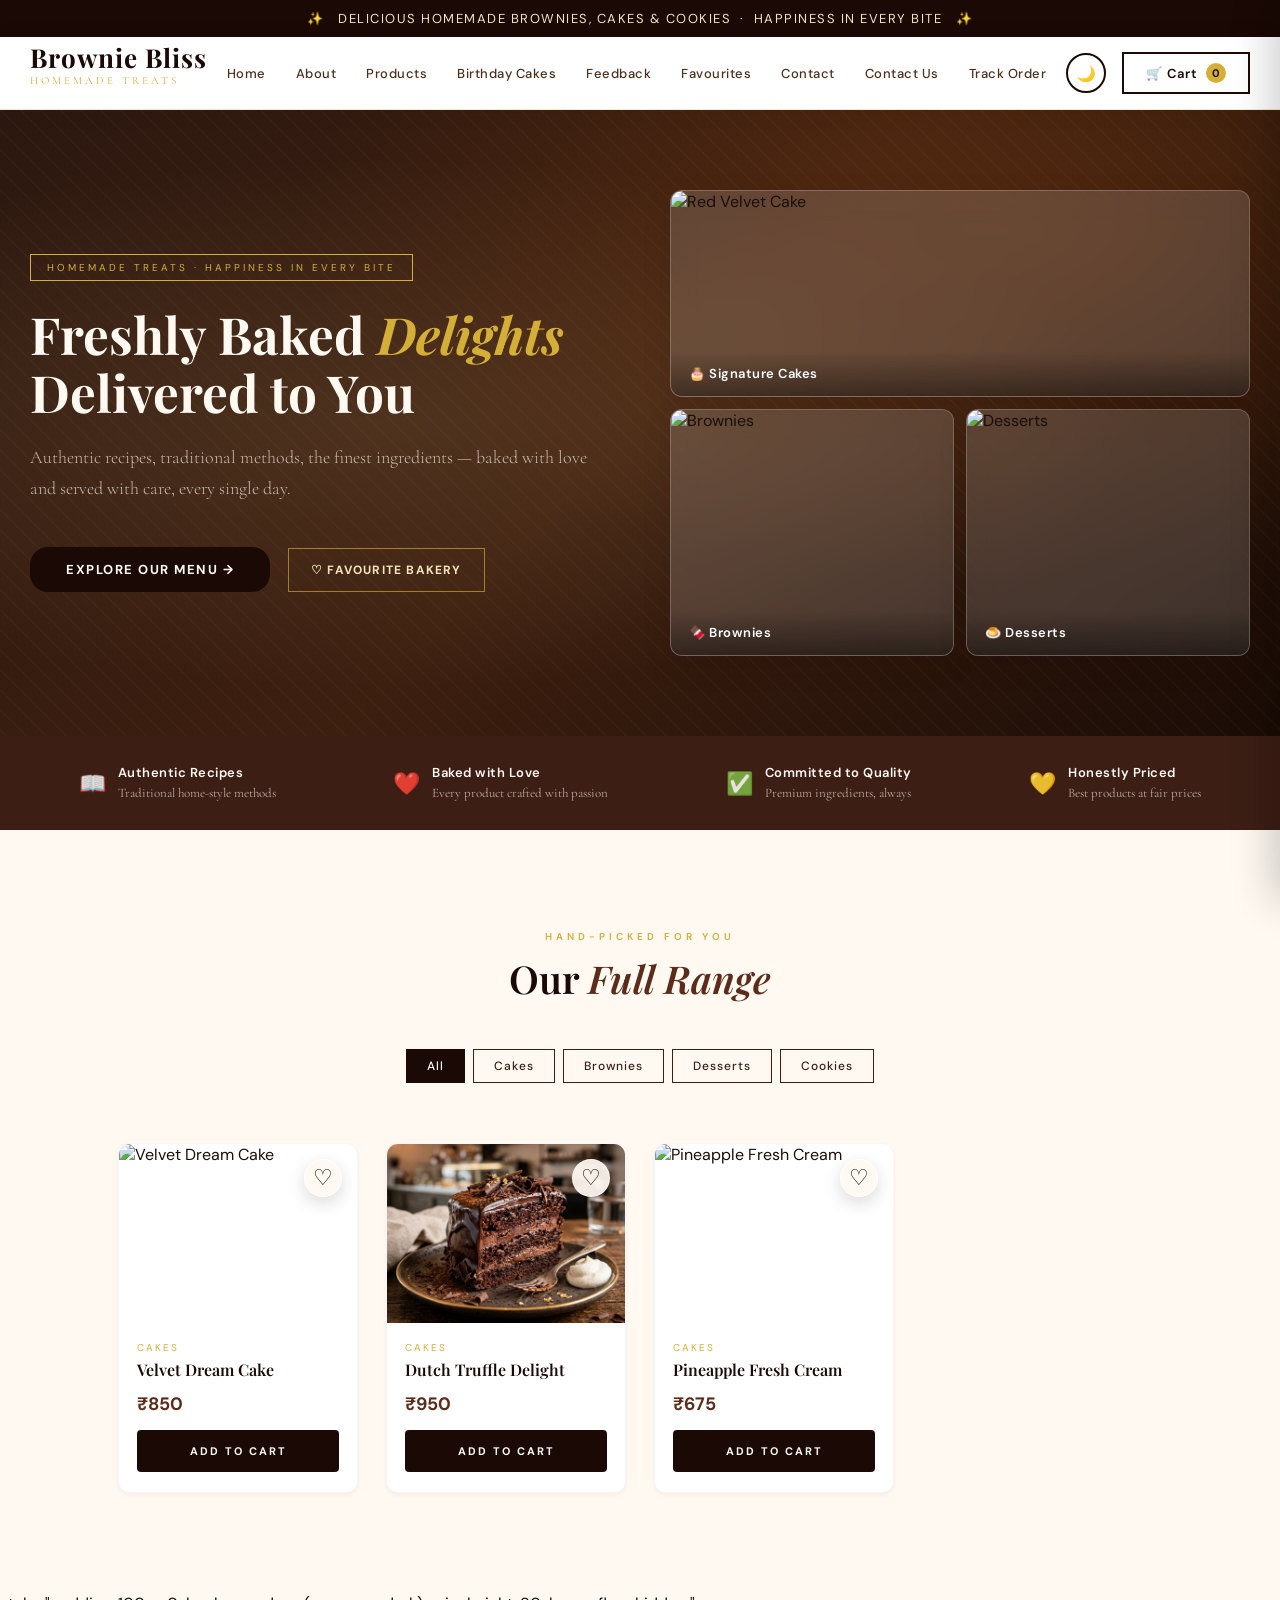
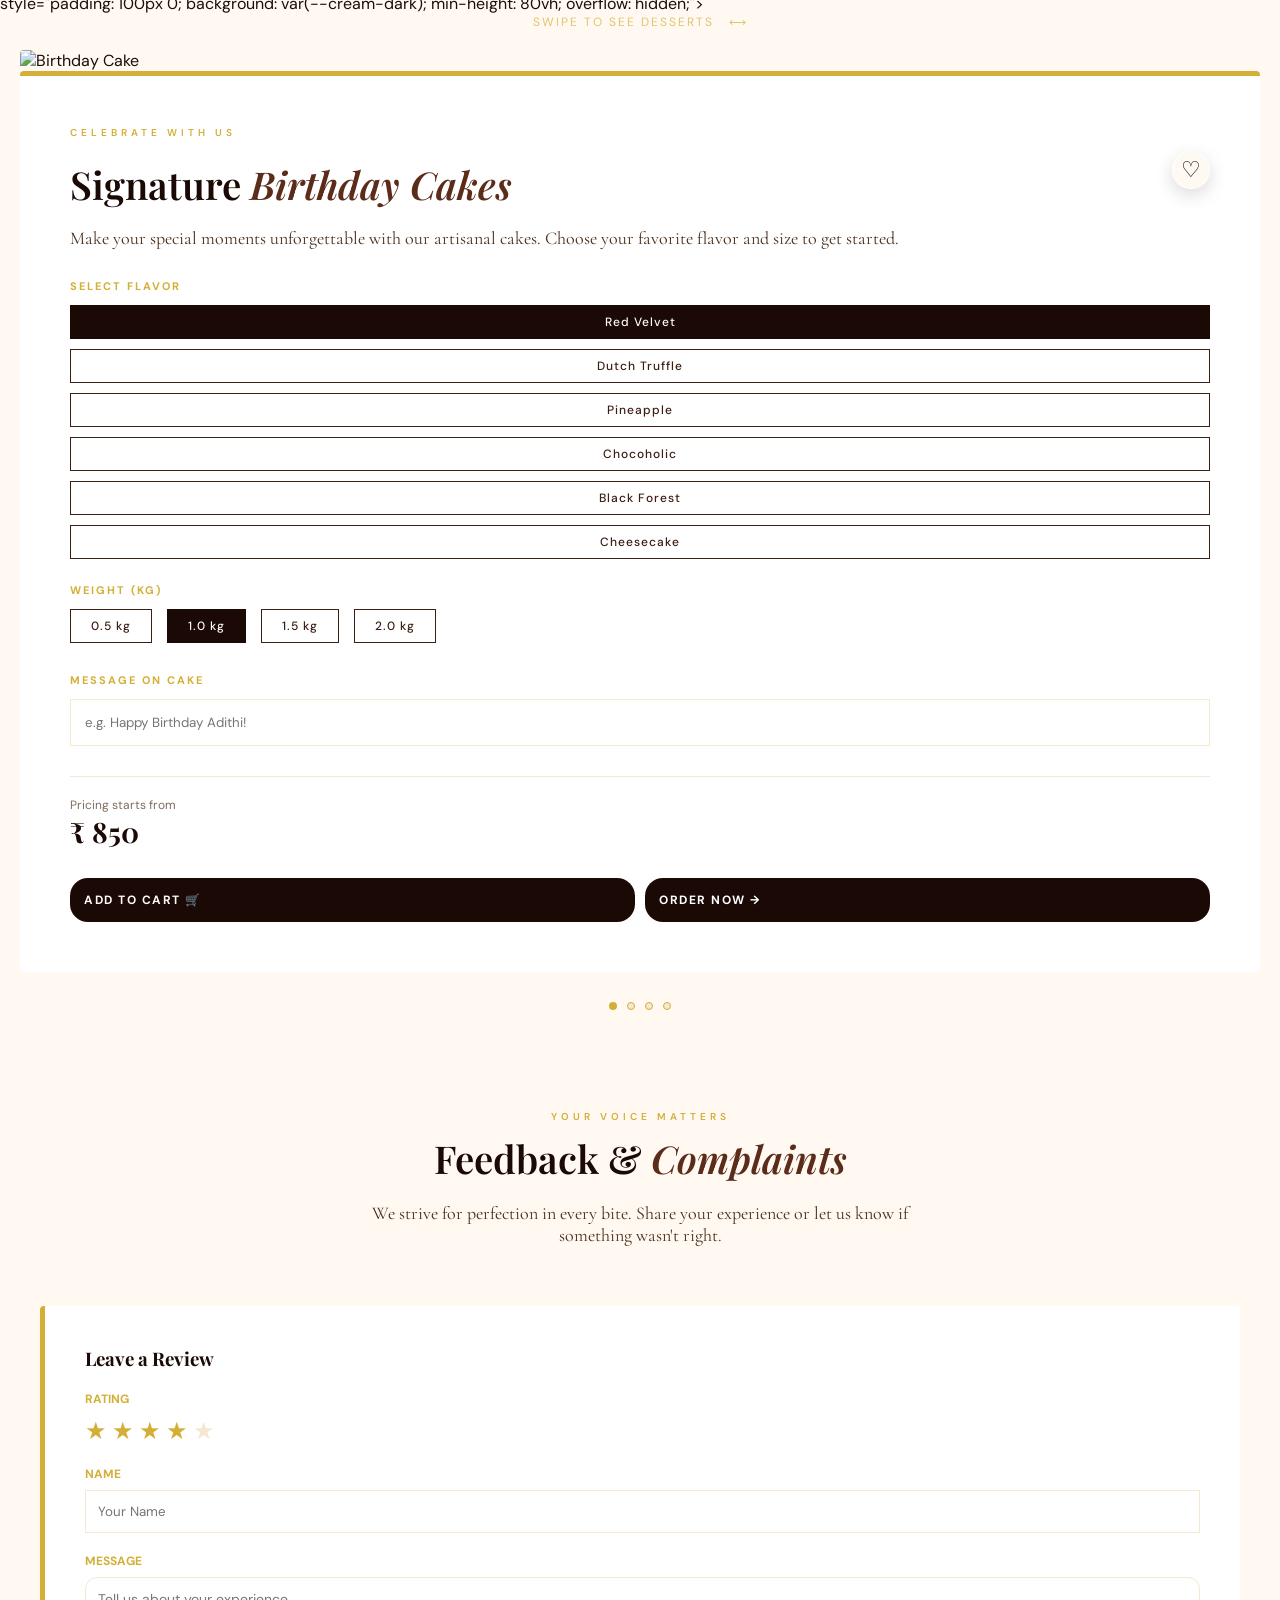
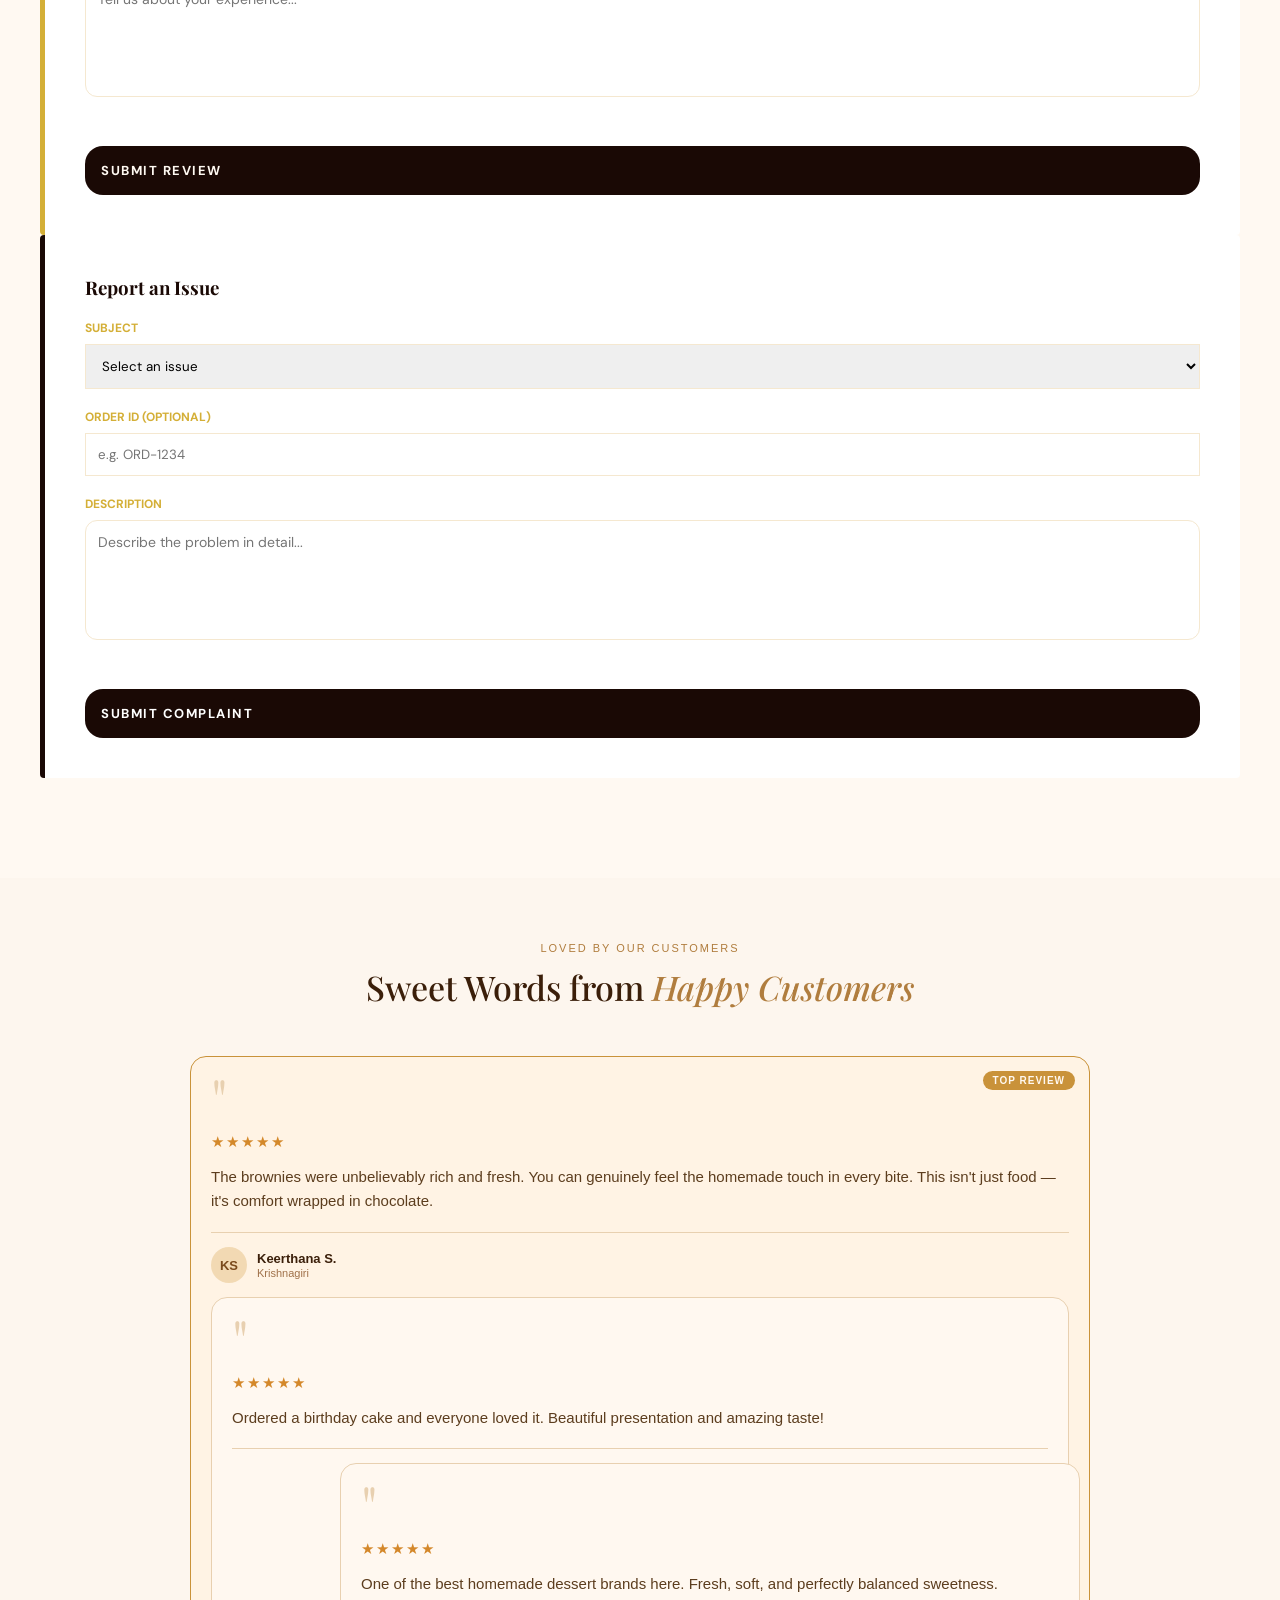
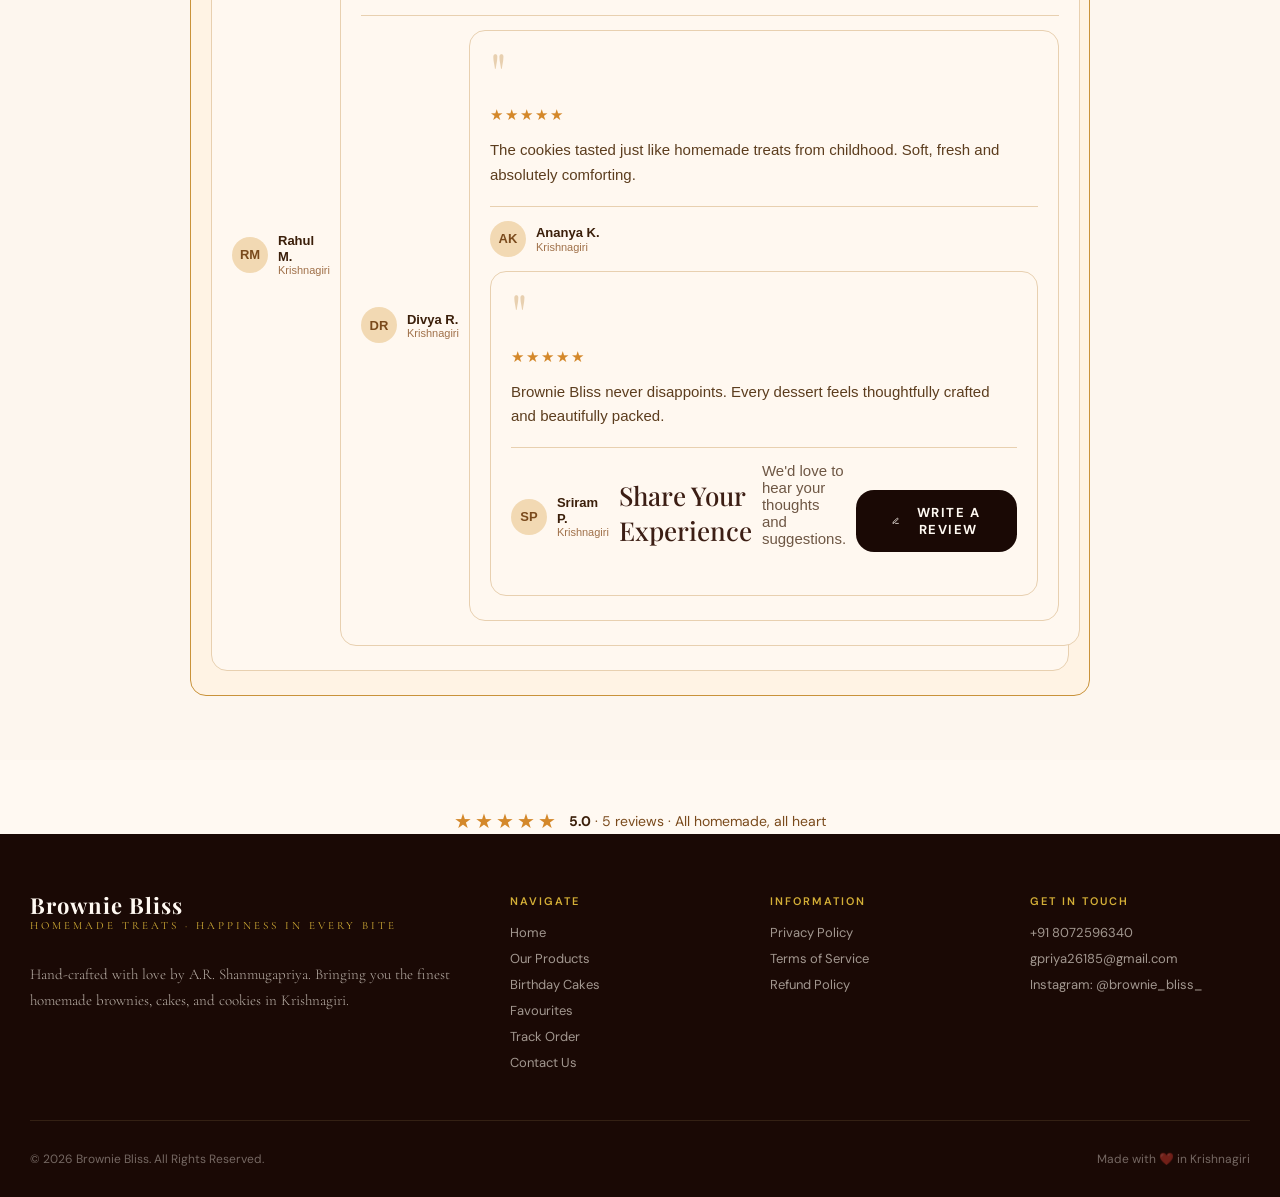
==== commit 506da1d2: "Fix Cookie Builder" ====
--- a/public/index.html
+++ b/public/index.html
@@ -1,4 +1,4 @@
-<!doctype html>
+<!DOCTYPE html>
 <html lang="en">
 
 <head>
@@ -10,23 +10,23 @@
     href="https://fonts.googleapis.com/css2?family=Playfair+Display:ital,wght@0,400;0,600;0,700;1,400&family=Cormorant+Garamond:wght@300;400;500&family=DM+Sans:wght@300;400;500&display=swap"
     rel="stylesheet">
   <link rel="stylesheet" href="style.css">
+
   <!-- Theme init: sets dark class synchronously before first paint (no flash) -->
   <script>
     (function () {
       try {
         var t = localStorage.getItem('bb_theme') || 'light';
         if (t === 'dark') document.documentElement.classList.add('dark');
-      } catch (_) {}
+      } catch (_) { }
     })();
   </script>
 </head>
 
-  <body id="home">
-    <!-- ANNOUNCEMENT -->
-    <div class="announcement">
-      ✨ &nbsp; DELICIOUS HOMEMADE BROWNIES, CAKES & COOKIES &nbsp;·&nbsp;
-      HAPPINESS IN EVERY BITE &nbsp; ✨
-    </div>
+<body id="home">
+
+  <!-- ANNOUNCEMENT -->
+  <div class="announcement">✨ &nbsp; DELICIOUS HOMEMADE BROWNIES, CAKES & COOKIES &nbsp;·&nbsp; HAPPINESS IN EVERY
+    BITE &nbsp; ✨</div>
 
   <!-- HEADER -->
   <header>
@@ -41,17 +41,18 @@
         <a href="products.html">Products</a>
         <a href="index.html#birthday">Birthday Cakes</a>
         <a href="#feedback">Feedback</a>
-        <a href="favourites.html">Favourites <span class="nav-count" data-favourites-count style="display:none">0</span></a>
+        <a href="favourites.html">Favourites <span class="nav-count" data-favourites-count
+            style="display:none">0</span></a>
         <a href="index.html#contact">Contact</a>
         <a href="contact.html">Contact Us</a>
         <a href="track.html">Track Order</a>
       </nav>
       <button class="menu-toggle" onclick="toggleMenu()">
-  ☰
-</button>
+        ☰
+      </button>
       <div class="header-actions">
-        <button id="themeToggleBtn" class="theme-toggle-btn" onclick="toggleTheme()"
-          aria-label="Toggle dark mode" title="Toggle dark mode">
+        <button id="themeToggleBtn" class="theme-toggle-btn" onclick="toggleTheme()" aria-label="Toggle dark mode"
+          title="Toggle dark mode">
           <span id="themeIcon">🌙</span>
         </button>
         <button class="cart-btn" onclick="openCart()">
@@ -61,598 +62,561 @@
       </div>
     </div>
   </header>
-<div class="mobile-menu" id="mobileMenu">
-  <a href="index.html#home">Home</a>
-  <a href="products.html">Products</a>
-  <a href="index.html#birthday">Birthday Cakes</a>
-  <a href="index.html#contact">Contact</a>
-  <a href="track.html">Track Order</a>
-</div>
+  <div class="mobile-menu" id="mobileMenu">
+    <a href="index.html#home">Home</a>
+    <a href="products.html">Products</a>
+    <a href="index.html#birthday">Birthday Cakes</a>
+    <a href="index.html#contact">Contact</a>
+    <a href="track.html">Track Order</a>
+  </div>
   <!-- HERO -->
   <section class="hero">
     <div class="hero-bg"></div>
     <div class="hero-pattern"></div>
+
     <div class="hero-content">
-      <div class="hero-text">
-        <span class="hero-badge">Homemade Treats · Happiness in every bite</span>
+
+      <div class="hero-text" data-aos="fade-right">
+
+        <span class="hero-badge">
+          Homemade Treats · Happiness in every bite
+        </span>
+
         <h1 class="hero-title">
-          Freshly Baked <em>Delights</em><br>Delivered to You
+          Freshly Baked <em>Delights</em><br>
+          Delivered to You
         </h1>
-        <p class="hero-desc">Authentic recipes, traditional methods, the finest ingredients — baked with love
-          and served
-          with care, every single day.</p>
+
+        <p class="hero-desc">
+          Authentic recipes, traditional methods, the finest ingredients —
+          baked with love and served with care, every single day.
+        </p>
+
         <a href="#products" class="hero-cta" style="text-decoration: none;">
           Explore Our Menu &rarr;
         </a>
-        <button class="hero-favourite-btn"
-          type="button"
-          data-fav-type="bakeries"
-          data-fav-id="brownie-bliss"
-          aria-pressed="false"
-          onclick="toggleBakeryFavourite()">
+
+        <button class="hero-favourite-btn" type="button" data-fav-type="bakeries" data-fav-id="brownie-bliss"
+          aria-pressed="false" onclick="toggleBakeryFavourite()">
+
           &#9825; Favourite Bakery
+
         </button>
-      </div>
-      <div class="hero-visual">
+
+      </div>
+
+      <div class="hero-visual" data-aos="fade-left">
+
         <div class="hero-card">
+
           <img src="https://theobroma.in/cdn/shop/files/redvelvet-theo.jpg?v=1701321860" alt="Red Velvet Cake">
-          <div class="hero-card-label">🎂 Signature Cakes</div>
-        </div>
+
+          <div class="hero-card-label">
+            🎂 Signature Cakes
+          </div>
+
+        </div>
+
         <div class="hero-card">
+
           <img src="https://theobroma.in/cdn/shop/files/OverloadBrownie_400x400.jpg?v=1711183338" alt="Brownies">
-          <div class="hero-card-label">🍫 Brownies</div>
-        </div>
+
+          <div class="hero-card-label">
+            🍫 Brownies
+          </div>
+
+        </div>
+
         <div class="hero-card">
+
           <img src="https://theobroma.in/cdn/shop/files/Delicacies-04.jpg?v=1681320427" alt="Desserts">
-          <div class="hero-card-label">🍮 Desserts</div>
-        </div>
-      </div>
+
+          <div class="hero-card-label">
+            🍮 Desserts
+          </div>
+
+        </div>
+
+      </div>
+
     </div>
   </section>
-
   <!-- VALUES STRIP -->
   <div class="values-strip" id="about">
-    <div class="values-inner">
+
+    <div class="values-inner" data-aos="fade-up">
+
       <div class="value-item">
         <span class="value-icon">📖</span>
+
         <div class="value-text">
           <strong>Authentic Recipes</strong>
           <span>Traditional home-style methods</span>
         </div>
       </div>
+
       <div class="value-item">
         <span class="value-icon">❤️</span>
+
         <div class="value-text">
           <strong>Baked with Love</strong>
           <span>Every product crafted with passion</span>
         </div>
       </div>
+
       <div class="value-item">
         <span class="value-icon">✅</span>
+
         <div class="value-text">
           <strong>Committed to Quality</strong>
           <span>Premium ingredients, always</span>
         </div>
       </div>
+
       <div class="value-item">
         <span class="value-icon">💛</span>
+
         <div class="value-text">
           <strong>Honestly Priced</strong>
           <span>Best products at fair prices</span>
         </div>
       </div>
+
     </div>
   </div>
-
-
-
   <!-- PRODUCTS SECTION -->
   <section class="products-section" id="products" style="padding: 100px 30px; background: var(--cream);">
     <div class="products-inner">
-      <div class="section-header">
-        <span class="section-label">Hand-picked for you</span>
-        <h2 class="section-title">Our <em>Full Range</em></h2>
-      </div>
-
-        <div class="filter-tabs" style="margin-bottom: 60px">
-          <button
-            class="filter-tab active"
-            onclick="filterProducts('all', this)"
-          >
-            All
-          </button>
-          <button class="filter-tab" onclick="filterProducts('cakes', this)">
-            Cakes
-          </button>
-          <button class="filter-tab" onclick="filterProducts('brownies', this)">
-            Brownies
-          </button>
-          <button class="filter-tab" onclick="filterProducts('desserts', this)">
-            Desserts
-          </button>
-          <button class="filter-tab" onclick="filterProducts('cookies', this)">
-            Cookies
-          </button>
-        </div>
-
-        <div class="products-grid" id="productsGrid"></div>
-      </div>
-    </section>
+      <div class="section-header" data-aos="fade-up">
+
+        <span class="section-label">
+          Hand-picked for you
+        </span>
+
+        <h2 class="section-title">
+          Our <em>Full Range</em>
+        </h2>
+
+      </div>
+
+      <div class="filter-tabs" style="margin-bottom: 60px;">
+        <button class="filter-tab active" onclick="filterProducts('all', this)">All</button>
+        <button class="filter-tab" onclick="filterProducts('cakes', this)">Cakes</button>
+        <button class="filter-tab" onclick="filterProducts('brownies', this)">Brownies</button>
+        <button class="filter-tab" onclick="filterProducts('desserts', this)">Desserts</button>
+        <button class="filter-tab" onclick="filterProducts('cookies', this)">Cookies</button>
+      </div>
+
+      <div class="products-grid" id="productsGrid"></div>
+    </div>
+  </section>
 
   <!-- BIRTHDAY & DESSERT SLIDER SECTION -->
-  <section class="birthday-section" id="birthday"
-    style="padding: 100px 0; background: var(--cream-dark); min-height: 80vh; overflow: hidden;">
-    
-    <!-- Slider Hint -->
-    <div style="text-align: center; margin-bottom: 20px; font-size: 12px; color: var(--gold); letter-spacing: 2px; text-transform: uppercase; opacity: 0.7;">
-      Swipe to see Desserts &nbsp; ⟷
-    </div>
-
-    <div class="birthday-slider" style="display: flex; overflow-x: auto; scroll-snap-type: x mandatory; -webkit-overflow-scrolling: touch; scroll-behavior: smooth;">
-      
-      <!-- SLIDE 1: BIRTHDAY CAKES -->
-      <div class="bday-slide" style="flex: 0 0 100%; scroll-snap-align: start; padding: 0 30px;">
-        <div style="max-width: 1300px; margin: 0 auto; display: grid; grid-template-columns: 1fr 1.2fr; gap: 60px; align-items: center;">
-          <div class="birthday-visual">
-            <img id="birthdayCakeImg" src="https://theobroma.in/cdn/shop/files/redvelvet-theo.jpg?v=1701321860"
-              alt="Birthday Cake"
-              style="width: 100%; height: 550px; object-fit: cover; border-radius: 4px; box-shadow: var(--shadow);">
-          </div>
-          <div class="birthday-card"
-            style="background: var(--white); padding: 50px; border-radius: 4px; box-shadow: var(--shadow); border-top: 5px solid var(--gold);">
-            <span class="section-label">Celebrate with Us</span>
-            <div class="birthday-title-row">
-              <h2 class="section-title" style="margin-bottom: 20px;">Signature <em>Birthday Cakes</em></h2>
-              <button id="birthdayFavoriteBtn" class="favorite-btn favorite-btn-inline" type="button"
-                aria-label="Toggle birthday cake favourite" aria-pressed="false" onclick="toggleBirthdayFavourite()">&#9825;</button>
-            </div>
-            <p
-              style="margin-bottom: 30px; color: var(--text-mid); font-family: 'Cormorant Garamond', serif; font-size: 18px;">
-              Make your special moments unforgettable with our artisanal cakes. Choose your favorite flavor and
-              size to get
-              started.
-            </p>
-    
-            <div style="margin-bottom: 24px;">
+  <section class="birthday-section" data-aos="fade-up"></section>
+  style="padding: 100px 0; background: var(--cream-dark); min-height: 80vh; overflow: hidden;">
+
+  <!-- Slider Hint -->
+  <div
+    style="text-align: center; margin-bottom: 20px; font-size: 12px; color: var(--gold); letter-spacing: 2px; text-transform: uppercase; opacity: 0.7;">
+    Swipe to see Desserts &nbsp; ⟷
+  </div>
+
+  <div class="birthday-slider"
+    style="display: flex; overflow-x: auto; scroll-snap-type: x mandatory; -webkit-overflow-scrolling: touch; scroll-behavior: smooth;">
+
+    <!-- SLIDE 1: BIRTHDAY CAKES -->
+    <div class="bday-slide" style="flex: 0 0 100%; padding: 0 20px; box-sizing: border-box;" ; scroll-snap-align: start;
+      padding: 0 30px;">
+      <div class="birthday-grid">
+        <div class="birthday-visual">
+          <img id="birthdayCakeImg" src="https://theobroma.in/cdn/shop/files/redvelvet-theo.jpg?v=1701321860"
+            alt="Birthday Cake"
+            style="width: 100%; height: clamp(250px, 50vw, 550px); object-fit: cover; border-radius: 4px; box-shadow: var(--shadow);">
+        </div>
+        <div class="birthday-card"
+          style="background: var(--white); padding: clamp(20px, 4vw, 50px); border-radius: 4px; box-shadow: var(--shadow); border-top: 5px solid var(--gold);">
+          <span class="section-label">Celebrate with Us</span>
+          <div class="birthday-title-row">
+            <h2 class="section-title" style="margin-bottom: 20px;">Signature <em>Birthday Cakes</em></h2>
+            <button id="birthdayFavoriteBtn" class="favorite-btn favorite-btn-inline" type="button"
+              aria-label="Toggle birthday cake favourite" aria-pressed="false"
+              onclick="toggleBirthdayFavourite()">&#9825;</button>
+          </div>
+          <p
+            style="margin-bottom: 30px; color: var(--text-mid); font-family: 'Cormorant Garamond', serif; font-size: 18px;">
+            Make your special moments unforgettable with our artisanal cakes. Choose your favorite flavor and
+            size to get
+            started.
+          </p>
+
+          <div style="margin-bottom: 24px;">
+            <label
+              style="display: block; font-size: 11px; letter-spacing: 2px; text-transform: uppercase; color: var(--gold); margin-bottom: 12px; font-weight: 700;">Select
+              Flavor</label>
+            <div style="display: grid; gap: 10px;" class="responsive-grid">
+              <button class="filter-tab flavor-btn active" onclick="updateBirthdayCake('Red Velvet')">
+                Red Velvet
+              </button>
+
+              <button class="filter-tab flavor-btn" onclick="updateBirthdayCake('Dutch Truffle')">
+                Dutch Truffle
+              </button>
+
+              <button class="filter-tab flavor-btn" onclick="updateBirthdayCake('Pineapple')">
+                Pineapple
+              </button>
+
+              <button class="filter-tab flavor-btn" onclick="updateBirthdayCake('Chocoholic')">
+                Chocoholic
+              </button>
+
+              <button class="filter-tab flavor-btn" onclick="updateBirthdayCake('Black Forest')">
+                Black Forest
+              </button>
+
+              <button class="filter-tab flavor-btn" onclick="updateBirthdayCake('Cheesecake')">
+                Cheesecake
+              </button>
+            </div>
+          </div>
+
+          <div style="margin-bottom: 30px;">
+            <label
+              style="display: block; font-size: 11px; letter-spacing: 2px; text-transform: uppercase; color: var(--gold); margin-bottom: 12px; font-weight: 700;">Weight
+              (kg)</label>
+            <div style="display: flex; flex-wrap: wrap; gap: 15px;">
+              <button class="filter-tab weight-btn" onclick="setCakeWeight('0.5', event)">0.5 kg</button>
+              <button class="filter-tab weight-btn active" onclick="setCakeWeight('1.0', event)">1.0 kg</button>
+              <button class="filter-tab weight-btn" onclick="setCakeWeight('1.5', event)">1.5 kg</button>
+              <button class="filter-tab weight-btn" onclick="setCakeWeight('2.0', event)">2.0 kg</button>
+            </div>
+          </div>
+
+          <div style="margin-bottom: 30px;">
+            <label
+              style="display: block; font-size: 11px; letter-spacing: 2px; text-transform: uppercase; color: var(--gold); margin-bottom: 12px; font-weight: 700;">Message
+              on Cake</label>
+            <input type="text" id="cakeMessage" placeholder="e.g. Happy Birthday Adithi!"
+              style="width: 100%; padding: 14px; border: 1px solid var(--cream-dark); outline: none; font-family: 'DM Sans', sans-serif;">
+          </div>
+
+          <div
+            style="display: flex; flex-direction: column; gap: 10px; padding-top: 20px; border-top: 1px solid var(--cream-dark);">
+            <div style="display: flex; justify-content: space-between; align-items: center; margin-bottom: 10px;">
+              <div>
+                <span style="display: block; font-size: 12px; color: var(--text-mid); opacity: 0.7;">Pricing
+                  starts
+                  from</span>
+                <span id="cakePrice"
+                  style="font-family: 'Playfair Display', serif; font-size: 28px; font-weight: 700; color: var(--brown-dark);">₹
+                  850</span>
+              </div>
+            </div>
+            <div style="display: grid; grid-template-columns: 1fr 1fr; gap: 10px;">
+              <button class="hero-cta" style="padding: 14px; font-size: 12px;" onclick="addBirthdayToCart()">
+                Add to Cart 🛒
+              </button>
+              <button class="hero-cta"
+                style="padding: 14px; font-size: 12px; background: var(--brown-dark); color: var(--white);"
+                onclick="openCheckout()">
+                Order Now &rarr;
+              </button>
+            </div>
+          </div>
+        </div>
+      </div>
+    </div>
+
+    <!-- SLIDE 2: DESSERTS -->
+    <div class="bday-slide" style="flex: 0 0 100%; padding: 0 20px; box-sizing: border-box;" ; scroll-snap-align: start;
+      padding: 0 30px;">
+      <div class="birthday-grid">
+        <div class="birthday-visual">
+          <img id="dessertImg" src="https://theobroma.in/cdn/shop/files/Delicacies-04.jpg?v=1681320427" alt="Desserts"
+            style="width: 100%; height: clamp(250px, 60vw, 550px); object-fit: cover; border-radius: 4px; box-shadow: var(--shadow);">
+        </div>
+        <div class="birthday-card"
+          style="background: var(--white); padding: 50px; border-radius: 4px; box-shadow: var(--shadow); border-top: 5px solid var(--gold);">
+          <span class="section-label">Sweet Treats</span>
+          <h2 class="section-title" style="margin-bottom: 20px;">Exquisite <em>Desserts</em></h2>
+          <p
+            style="margin-bottom: 30px; color: var(--text-mid); font-family: 'Cormorant Garamond', serif; font-size: 18px;">
+            Indulge in our curated collection of fine desserts. From macarons to cheesecakes, every bite is a
+            celebration of flavor and craftsmanship.
+          </p>
+
+          <div style="margin-bottom: 24px;">
+            <label
+              style="display: block; font-size: 11px; letter-spacing: 2px; text-transform: uppercase; color: var(--gold); margin-bottom: 12px; font-weight: 700;">Select
+              Variety</label>
+            <div class="responsive-grid" style="display: grid; gap: 10px;">
+              <button class="filter-tab variety-btn active" onclick="updateDessert('Macarons')">Macarons</button>
+              <button class="filter-tab variety-btn" onclick="updateDessert('Tarts')">Tarts</button>
+              <button class="filter-tab variety-btn" onclick="updateDessert('Pastries')">Pastries</button>
+              <button class="filter-tab variety-btn" onclick="updateDessert('Cupcakes')">Cupcakes</button>
+              <button class="filter-tab variety-btn" onclick="updateDessert('Mousse')">Mousse</button>
+              <button class="filter-tab variety-btn" onclick="updateDessert('Donuts')">Donuts</button>
+            </div>
+          </div>
+
+          <div style="margin-bottom: 30px;">
+            <label
+              style="display: block; font-size: 11px; letter-spacing: 2px; text-transform: uppercase; color: var(--gold); margin-bottom: 12px; font-weight: 700;">Box
+              Size</label>
+            <div style="display: flex; flex-wrap: wrap; gap: 15px;">
+              <button class="filter-tab quantity-btn "onclick= "setBoxSize('2',event)">Box of 2</button>
+              <button class="filter-tab quantity-btn active" onclick="setBoxSize('4',event)">Box of 4</button>
+              <button class="filter-tab quantity-btn" onclick="setBoxSize('6',event)">Box of 6</button>
+              <button class="filter-tab quantity-btn" onclick="setBoxSize('12',event)">Box of 12</button>
+            </div>
+          </div>
+
+          <div style="margin-bottom: 30px;">
+            <label
+              style="display: block; font-size: 11px; letter-spacing: 2px; text-transform: uppercase; color: var(--gold); margin-bottom: 12px; font-weight: 700;">Special
+              Request</label>
+            <input type="text" placeholder="e.g. Less sugar, Eggless"
+              style="width: 100%; padding: 14px; border: 1px solid var(--cream-dark); outline: none; font-family: 'DM Sans', sans-serif;">
+          </div>
+
+          <div
+            style="display: flex; flex-direction: column; gap: 10px; padding-top: 20px; border-top: 1px solid var(--cream-dark);">
+            <div style="display: flex; justify-content: space-between; align-items: center; margin-bottom: 10px;">
+              <div>
+                <span style="display: block; font-size: 12px; color: var(--text-mid); opacity: 0.7;">Pricing
+                  starts
+                  from</span>
+                <span id="dessertPrice"
+                  style="font-family: 'Playfair Display', serif; font-size: 28px; font-weight: 700; color: var(--brown-dark);">₹
+                  350</span>
+              </div>
+            </div>
+            <div style="display: grid; grid-template-columns: 1fr 1fr; gap: 10px;">
+              <button class="hero-cta" style="padding: 14px; font-size: 12px;" onclick="addDessertToCart()">
+                Add to Cart 🛒
+              </button>
+              <button class="hero-cta"
+                style="padding: 14px; font-size: 12px; background: var(--brown-dark); color: var(--white);"
+                onclick="openCheckout()">
+                Order Now &rarr;
+              </button>
+            </div>
+          </div>
+        </div>
+      </div>
+    </div>
+
+    <!-- SLIDE 3: BROWNIES -->
+    <div class="bday-slide" style="flex: 0 0 100%; padding: 0 20px; box-sizing: border-box;" ; scroll-snap-align: start;
+      padding: 0 30px;">
+      <div class="birthday-grid">
+        <div class="birthday-visual">
+          <img id="brownieImg" src="https://theobroma.in/cdn/shop/files/OverloadBrownie_400x400.jpg?v=1711183338"
+            alt="Brownies"
+            style="width: 100%; height: clamp(250px, 60vw, 550px); object-fit: cover; border-radius: 4px; box-shadow: var(--shadow);">
+        </div>
+        <div class="birthday-card"
+          style="background: var(--white); padding: 50px; border-radius: 4px; box-shadow: var(--shadow); border-top: 5px solid var(--gold);">
+          <span class="section-label">Fudgy Delights</span>
+          <h2 class="section-title" style="margin-bottom: 20px;">Signature <em>Brownies</em></h2>
+          <p
+            style="margin-bottom: 30px; color: var(--text-mid); font-family: 'Cormorant Garamond', serif; font-size: 18px;">
+            Our brownies are legendary. Fudgy, decadent, and made with the finest Belgian chocolate for an unparalleled
+            cocoa experience.
+          </p>
+
+          <div style="margin-bottom: 24px;">
+            <label
+              style="display: block; font-size: 11px; letter-spacing: 2px; text-transform: uppercase; color: var(--gold); margin-bottom: 12px; font-weight: 700;">Select
+              Flavor</label>
+            <div class="responsive-grid" style="display: grid; gap: 10px;">
+              <button class="filter-tab brownie-flavor-btn active" onclick="updateBrownie('Walnut')">Walnut</button>
+              <button class="filter-tab brownie-flavor-btn" onclick="updateBrownie('Overload')">Overload</button>
+              <button class="filter-tab brownie-flavor-btn" onclick="updateBrownie('Nutella')">Nutella</button>
+              <button class="filter-tab brownie-flavor-btn" onclick="updateBrownie('Choco Chip')">Choco Chip</button>
+              <button class="filter-tab brownie-flavor-btn" onclick="updateBrownie('Cookie')">Cookie</button>
+              <button class="filter-tab brownie-flavor-btn" onclick="updateBrownie('Assorted')">Assorted</button>
+            </div>
+          </div>
+
+          <div style="margin-bottom: 30px;">
+            <label
+              style="display: block; font-size: 11px; letter-spacing: 2px; text-transform: uppercase; color: var(--gold); margin-bottom: 12px; font-weight: 700;">Pack
+              Size</label>
+            <div style="display: flex; flex-wrap: wrap; gap: 15px;">
+              <button class="filter-tab brownie-pack-btn" onclick="updateBrowniePack('1', event)">Pack of 1</button>
+              <button class="filter-tab brownie-pack-btn active" onclick="updateBrowniePack('4', event)">Pack of 4</button>
+              <button class="filter-tab brownie-pack-btn" onclick="updateBrowniePack('6', event)">Pack of 6</button>
+              <button class="filter-tab brownie-pack-btn" onclick="updateBrowniePack('12', event)">Pack of 12</button>
+            </div>
+          </div>
+
+          <div style="margin-bottom: 30px;">
+            <label
+              style="display: block; font-size: 11px; letter-spacing: 2px; text-transform: uppercase; color: var(--gold); margin-bottom: 12px; font-weight: 700;">Gift
+              Wrap</label>
+            <div style="display: flex; flex-wrap: wrap; gap: 15px;">
+              <button class="filter-tab wrap-btn active" onclick="updateGiftWrap('Standard')">Standard</button>
+              <button class="filter-tab wrap-btn" onclick="updateGiftWrap('Premium Gold')">Premium Gold</button>
+            </div>
+          </div>
+
+          <div
+            style="display: flex; flex-direction: column; gap: 10px; padding-top: 20px; border-top: 1px solid var(--cream-dark);">
+            <div style="display: flex; justify-content: space-between; align-items: center; margin-bottom: 10px;">
+              <div>
+                <span style="display: block; font-size: 12px; color: var(--text-mid); opacity: 0.7;">Pricing
+                  starts
+                  from</span>
+                <span id="browniePrice"
+                  style="font-family: 'Playfair Display', serif; font-size: 28px; font-weight: 700; color: var(--brown-dark);">₹
+                  250</span>
+              </div>
+            </div>
+            <div style="display: grid; grid-template-columns: 1fr 1fr; gap: 10px;">
+              <button class="hero-cta" style="padding: 14px; font-size: 12px;" onclick="addBrownieToCart()">
+                Add to Cart 🛒
+              </button>
+              <button class="hero-cta"
+                style="padding: 14px; font-size: 12px; background: var(--brown-dark); color: var(--white);"
+                onclick="openCheckout()">
+                Order Now &rarr;
+              </button>
+            </div>
+          </div>
+        </div>
+      </div>
+    </div>
+
+    <!-- SLIDE 4: COOKIES -->
+    <div class="bday-slide" style="flex: 0 0 100%; padding: 0 20px; box-sizing: border-box;" ; scroll-snap-align: start;
+      padding: 0 30px;">
+      <div class="birthday-grid"
+        style="max-width: 1300px; margin: 0 auto; display: grid; grid-template-columns: repeat(auto-fit, minmax(300px, 1fr)); gap: 60px; align-items: center;">
+        <div class="birthday-visual">
+          <img id="cookieImg"
+            src="https://www.shugarysweets.com/wp-content/uploads/2020/05/chocolate-chip-cookies-recipe.jpg"
+            alt="Cookies"
+            style="width: 100%; height: clamp(250px, 60vw, 550px); object-fit: cover; border-radius: 4px; box-shadow: var(--shadow);">
+        </div>
+        <div class="birthday-card"
+          style="background: var(--white); padding: 50px; border-radius: 4px; box-shadow: var(--shadow); border-top: 5px solid var(--gold);">
+          <span class="section-label">Freshly Baked</span>
+          <h2 class="section-title" style="margin-bottom: 20px;">Gourmet <em>Cookies</em></h2>
+          <p
+            style="margin-bottom: 30px; color: var(--text-mid); font-family: 'Cormorant Garamond', serif; font-size: 18px;">
+            Golden, crispy on the edges, and chewy in the middle. Our cookies are packed with premium chocolate chips
+            and baked to perfection.
+          </p>
+
+          <div style="margin-bottom: 24px;">
+            <label
+              style="display: block; font-size: 11px; letter-spacing: 2px; text-transform: uppercase; color: var(--gold); margin-bottom: 12px; font-weight: 700;">Select
+              Variety</label>
+            <div style="display: grid; gap: 10px;" class="responsive-grid">
+              <button class="filter-tab cookie-flavor-btn active" onclick="updateCookieFlavor('Choco Chip')">Choco Chip</button>
+              <button class="filter-tab cookie-flavor-btn" onclick="updateCookieFlavor('Double Choco')">Double Choco</button>
+              <button class="filter-tab cookie-flavor-btn" onclick="updateCookieFlavor('Oatmeal Raisin')">Oatmeal Raisin</button>
+              <button class="filter-tab cookie-flavor-btn" onclick="updateCookieFlavor('Almond Biscotti')">Almond Biscotti</button>
+              <button class="filter-tab cookie-flavor-btn" onclick="updateCookieFlavor('Hazelnut')">Hazelnut</button>
+              <button class="filter-tab cookie-flavor-btn" onclick="updateCookieFlavor('Cinnamon Swirl')">Cinnamon Swirl</button>
+            </div>
+          </div>
+
+          <div style="margin-bottom: 30px;">
+            <label
+              style="display: block; font-size: 11px; letter-spacing: 2px; text-transform: uppercase; color: var(--gold); margin-bottom: 12px; font-weight: 700;">Pack
+              Size</label>
+            <div style="display: flex; flex-wrap: wrap; gap: 15px;">
+              <button class="filter-tab cookie-pack-btn" onclick="setCookieBoxSize('2', event)">Box of 2</button>
+              <button class="filter-tab cookie-pack-btn active" onclick="setCookieBoxSize('6', event)">Box of 6</button>
+              <button class="filter-tab cookie-pack-btn" onclick="setCookieBoxSize('12', event)">Box of 12</button>
+              <button class="filter-tab cookie-pack-btn" onclick="setCookieBoxSize('tin', event)">Gift Tin</button>
+            </div>
+          </div>
+
+          <div
+            style="display: flex; flex-direction: column; gap: 10px; padding-top: 20px; border-top: 1px solid var(--cream-dark);">
+            <div style="display: flex; justify-content: space-between; align-items: center; margin-bottom: 10px;">
+              <div>
+                <span style="display: block; font-size: 12px; color: var(--text-mid); opacity: 0.7;">Pricing starts
+                  from</span>
+                <span id="cookiePrice"
+                  style="font-family: 'Playfair Display', serif; font-size: 28px; font-weight: 700; color: var(--brown-dark);">₹
+                  275</span>
+              </div>
+            </div>
+            <div style="display: grid; grid-template-columns: 1fr 1fr; gap: 10px;">
+              <button class="hero-cta" style="padding: 14px; font-size: 12px;" onclick="addCookieToCart()">
+                Add to Cart 🛒
+              </button>
+              <button class="hero-cta"
+                style="padding: 14px; font-size: 12px; background: var(--brown-dark); color: var(--white);"
+                onclick="openCheckout()">
+                Order Now &rarr;
+              </button>
+            </div>
+          </div>
+        </div>
+      </div>
+    </div>
+
+  </div>
+
+  <!-- Slider Navigation Dots -->
+  <div style="display: flex; justify-content: center; gap: 10px; margin-top: 30px;">
+    <div style="width: 8px; height: 8px; border-radius: 50%; background: var(--gold); cursor: pointer;"></div>
+    <div
+      style="width: 8px; height: 8px; border-radius: 50%; background: var(--cream-dark); border: 1px solid var(--gold); cursor: pointer;">
+    </div>
+    <div
+      style="width: 8px; height: 8px; border-radius: 50%; background: var(--cream-dark); border: 1px solid var(--gold); cursor: pointer;">
+    </div>
+    <div
+      style="width: 8px; height: 8px; border-radius: 50%; background: var(--cream-dark); border: 1px solid var(--gold); cursor: pointer;">
+    </div>
+  </div>
+
+  </section>
+
+  <!-- FEEDBACK & COMPLAINTS SECTION -->
+  <section id="feedback" style="padding: 100px 24px; background: var(--cream);">
+    <div style="max-width: 1200px; margin: 0 auto;">
+      <div style="text-align: center; margin-bottom: 60px;">
+        <span class="section-label">Your Voice Matters</span>
+        <h2 class="section-title">Feedback & <em>Complaints</em></h2>
+        <p
+          style="max-width: 600px; margin: 20px auto; color: var(--text-mid); font-family: 'Cormorant Garamond', serif; font-size: 18px;">
+          We strive for perfection in every bite. Share your experience or let us know if something wasn't right.
+
+        </p>
+      </div>
+
+      <div class="feedback-grid">
+        <!-- Feedback Area -->
+        <div
+          style="background: var(--white); padding: 40px; border-radius: 4px; box-shadow: var(--shadow); border-left: 5px solid var(--gold);">
+          <h3 style="font-family: 'Playfair Display', serif; margin-bottom: 20px; color: var(--brown-dark);">Leave a
+            Review</h3>
+          <form
+            onsubmit="event.preventDefault(); const rating = this.querySelector('.star-rating')?.getAttribute('data-rating') || '4'; showToast('Thank you for your ' + rating + '-star feedback! ⭐'); this.reset();">
+            <div style="margin-bottom: 20px;">
               <label
-                style="display: block; font-size: 11px; letter-spacing: 2px; text-transform: uppercase; color: var(--gold); margin-bottom: 12px; font-weight: 700;">Select
-                Flavor</label>
-              <div style="display: grid; grid-template-columns: repeat(3, 1fr); gap: 10px;">
-      <button class="filter-tab flavor-btn active" onclick="updateBirthdayCake('Red Velvet')">
-        Red Velvet
-      </button>
-    
-      <button class="filter-tab flavor-btn" onclick="updateBirthdayCake('Dutch Truffle')">
-        Dutch Truffle
-      </button>
-    
-      <button class="filter-tab flavor-btn" onclick="updateBirthdayCake('Pineapple')">
-        Pineapple
-      </button>
-    
-      <button class="filter-tab flavor-btn" onclick="updateBirthdayCake('Chocoholic')">
-        Chocoholic
-      </button>
-    
-      <button class="filter-tab flavor-btn" onclick="updateBirthdayCake('Black Forest')">
-        Black Forest
-      </button>
-    
-      <button class="filter-tab flavor-btn" onclick="updateBirthdayCake('Cheesecake')">
-        Cheesecake
-      </button>
-    </div>
-            </div>
-    
-            <div style="margin-bottom: 30px;">
-              <label
-                style="display: block; font-size: 11px; letter-spacing: 2px; text-transform: uppercase; color: var(--gold); margin-bottom: 12px; font-weight: 700;">Weight
-                (kg)</label>
-              <div style="display: flex; gap: 15px;">
-                <button class="filter-tab" onclick="setCakeWeight('0.5')">0.5 kg</button>
-                <button class="filter-tab active" onclick="setCakeWeight('1.0')">1.0 kg</button>
-                <button class="filter-tab" onclick="setCakeWeight('1.5')">1.5 kg</button>
-                <button class="filter-tab" onclick="setCakeWeight('2.0')">2.0 kg</button>
-              </div>
-            </div>
-    
-            <div style="margin-bottom: 30px;">
-              <label
-                style="display: block; font-size: 11px; letter-spacing: 2px; text-transform: uppercase; color: var(--gold); margin-bottom: 12px; font-weight: 700;">Message
-                on Cake</label>
-              <input type="text" id="cakeMessage" placeholder="e.g. Happy Birthday Adithi!"
-                style="width: 100%; padding: 14px; border: 1px solid var(--cream-dark); outline: none; font-family: 'DM Sans', sans-serif;">
-            </div>
-    
-            <div
-              style="display: flex; flex-direction: column; gap: 10px; padding-top: 20px; border-top: 1px solid var(--cream-dark);">
-              <div style="display: flex; justify-content: space-between; align-items: center; margin-bottom: 10px;">
-                <div>
-                  <span style="display: block; font-size: 12px; color: var(--text-mid); opacity: 0.7;">Pricing
-                    starts
-                    from</span>
-                  <span id="cakePrice"
-                    style="font-family: 'Playfair Display', serif; font-size: 28px; font-weight: 700; color: var(--brown-dark);">₹
-                    850</span>
-                </div>
-              </div>
-              <div style="display: grid; grid-template-columns: 1fr 1fr; gap: 10px;">
-                <button class="hero-cta" style="padding: 14px; font-size: 12px;" onclick="addBirthdayToCart()">
-                  Add to Cart 🛒
-                </button>
-                <button class="hero-cta" style="padding: 14px; font-size: 12px; background: var(--brown-dark); color: var(--white);" onclick="openCheckout()">
-                  Order Now &rarr;
-                </button>
-              </div>
-            </div>
-          </div>
-        </div>
-      </div>
-
-      <!-- SLIDE 2: DESSERTS -->
-      <div class="bday-slide" style="flex: 0 0 100%; scroll-snap-align: start; padding: 0 30px;">
-        <div style="max-width: 1300px; margin: 0 auto; display: grid; grid-template-columns: 1fr 1.2fr; gap: 60px; align-items: center;">
-          <div class="birthday-visual">
-            <img id="dessertImg" src="https://theobroma.in/cdn/shop/files/Delicacies-04.jpg?v=1681320427"
-              alt="Desserts"
-              style="width: 100%; height: 550px; object-fit: cover; border-radius: 4px; box-shadow: var(--shadow);">
-          </div>
-          <div class="birthday-card"
-            style="background: var(--white); padding: 50px; border-radius: 4px; box-shadow: var(--shadow); border-top: 5px solid var(--gold);">
-            <span class="section-label">Sweet Treats</span>
-            <h2 class="section-title" style="margin-bottom: 20px;">Exquisite <em>Desserts</em></h2>
-            <p
-              style="margin-bottom: 30px; color: var(--text-mid); font-family: 'Cormorant Garamond', serif; font-size: 18px;">
-              Indulge in our curated collection of fine desserts. From macarons to cheesecakes, every bite is a celebration of flavor and craftsmanship.
-            </p>
-    
-            <div style="margin-bottom: 24px;">
-              <label
-                style="display: block; font-size: 11px; letter-spacing: 2px; text-transform: uppercase; color: var(--gold); margin-bottom: 12px; font-weight: 700;">Select
-                Variety</label>
-              <div style="display: grid; grid-template-columns: repeat(3, 1fr); gap: 10px;">
-                <button class="filter-tab active">Macarons</button>
-                <button class="filter-tab">Tarts</button>
-                <button class="filter-tab">Pastries</button>
-                <button class="filter-tab">Cupcakes</button>
-                <button class="filter-tab">Mousse</button>
-                <button class="filter-tab">Donuts</button>
-              </div>
-            </div>
-    
-            <div style="margin-bottom: 30px;">
-              <label
-                style="display: block; font-size: 11px; letter-spacing: 2px; text-transform: uppercase; color: var(--gold); margin-bottom: 12px; font-weight: 700;">Box
-                Size</label>
-              <div style="display: flex; gap: 15px;">
-                <button class="filter-tab">Box of 2</button>
-                <button class="filter-tab active">Box of 4</button>
-                <button class="filter-tab">Box of 6</button>
-                <button class="filter-tab">Box of 12</button>
-              </div>
-            </div>
-    
-            <div style="margin-bottom: 30px;">
-              <label
-                style="display: block; font-size: 11px; letter-spacing: 2px; text-transform: uppercase; color: var(--gold); margin-bottom: 12px; font-weight: 700;">Special
-                Request</label>
-              <input type="text" placeholder="e.g. Less sugar, Eggless"
-                style="width: 100%; padding: 14px; border: 1px solid var(--cream-dark); outline: none; font-family: 'DM Sans', sans-serif;">
-            </div>
-    
-            <div
-              style="display: flex; flex-direction: column; gap: 10px; padding-top: 20px; border-top: 1px solid var(--cream-dark);">
-              <div style="display: flex; justify-content: space-between; align-items: center; margin-bottom: 10px;">
-                <div>
-                  <span style="display: block; font-size: 12px; color: var(--text-mid); opacity: 0.7;">Pricing
-                    starts
-                    from</span>
-                  <span
-                    style="font-family: 'Playfair Display', serif; font-size: 28px; font-weight: 700; color: var(--brown-dark);">₹
-                    350</span>
-                </div>
-              </div>
-              <div style="display: grid; grid-template-columns: 1fr 1fr; gap: 10px;">
-                <button class="hero-cta" style="padding: 14px; font-size: 12px;" onclick="addDessertToCart()">
-                  Add to Cart 🛒
-                </button>
-                <button class="hero-cta" style="padding: 14px; font-size: 12px; background: var(--brown-dark); color: var(--white);" onclick="openCheckout()">
-                  Order Now &rarr;
-                </button>
-              </div>
-            </div>
-          </div>
-        </div>
-      </div>
-
-      <!-- SLIDE 3: BROWNIES -->
-      <div class="bday-slide" style="flex: 0 0 100%; scroll-snap-align: start; padding: 0 30px;">
-        <div style="max-width: 1300px; margin: 0 auto; display: grid; grid-template-columns: 1fr 1.2fr; gap: 60px; align-items: center;">
-          <div class="birthday-visual">
-            <img id="brownieImg" src="https://theobroma.in/cdn/shop/files/OverloadBrownie_400x400.jpg?v=1711183338"
-              alt="Brownies"
-              style="width: 100%; height: 550px; object-fit: cover; border-radius: 4px; box-shadow: var(--shadow);">
-          </div>
-          <div class="birthday-card"
-            style="background: var(--white); padding: 50px; border-radius: 4px; box-shadow: var(--shadow); border-top: 5px solid var(--gold);">
-            <span class="section-label">Fudgy Delights</span>
-            <h2 class="section-title" style="margin-bottom: 20px;">Signature <em>Brownies</em></h2>
-            <p
-              style="margin-bottom: 30px; color: var(--text-mid); font-family: 'Cormorant Garamond', serif; font-size: 18px;">
-              Our brownies are legendary. Fudgy, decadent, and made with the finest Belgian chocolate for an unparalleled cocoa experience.
-            </p>
-    
-            <div style="margin-bottom: 24px;">
-              <label
-                style="display: block; font-size: 11px; letter-spacing: 2px; text-transform: uppercase; color: var(--gold); margin-bottom: 12px; font-weight: 700;">Select
-                Flavor</label>
-              <div style="display: grid; grid-template-columns: repeat(3, 1fr); gap: 10px;">
-                <button class="filter-tab active">Walnut</button>
-                <button class="filter-tab">Overload</button>
-                <button class="filter-tab">Nutella</button>
-                <button class="filter-tab">Red Velvet</button>
-                <button class="filter-tab">Cookie</button>
-                <button class="filter-tab">Assorted</button>
-              </div>
-            </div>
-    
-            <div style="margin-bottom: 30px;">
-              <label
-                style="display: block; font-size: 11px; letter-spacing: 2px; text-transform: uppercase; color: var(--gold); margin-bottom: 12px; font-weight: 700;">Pack
-                Size</label>
-              <div style="display: flex; gap: 15px;">
-                <button class="filter-tab">Pack of 1</button>
-                <button class="filter-tab active">Pack of 4</button>
-                <button class="filter-tab">Pack of 6</button>
-                <button class="filter-tab">Pack of 12</button>
-              </div>
-            </div>
-    
-            <div style="margin-bottom: 30px;">
-              <label
-                style="display: block; font-size: 11px; letter-spacing: 2px; text-transform: uppercase; color: var(--gold); margin-bottom: 12px; font-weight: 700;">Gift
-                Wrap</label>
-              <div style="display: flex; gap: 15px;">
-                <button class="filter-tab active">Standard</button>
-                <button class="filter-tab">Premium Gold</button>
-              </div>
-            </div>
-    
-            <div
-              style="display: flex; flex-direction: column; gap: 10px; padding-top: 20px; border-top: 1px solid var(--cream-dark);">
-              <div style="display: flex; justify-content: space-between; align-items: center; margin-bottom: 10px;">
-                <div>
-                  <span style="display: block; font-size: 12px; color: var(--text-mid); opacity: 0.7;">Pricing
-                    starts
-                    from</span>
-                  <span
-                    style="font-family: 'Playfair Display', serif; font-size: 28px; font-weight: 700; color: var(--brown-dark);">₹
-                    250</span>
-                </div>
-              </div>
-              <div style="display: grid; grid-template-columns: 1fr 1fr; gap: 10px;">
-                <button class="hero-cta" style="padding: 14px; font-size: 12px;" onclick="addBrownieToCart()">
-                  Add to Cart 🛒
-                </button>
-                <button class="hero-cta" style="padding: 14px; font-size: 12px; background: var(--brown-dark); color: var(--white);" onclick="openCheckout()">
-                  Order Now &rarr;
-                </button>
-              </div>
-            </div>
-          </div>
-        </div>
-      </div>
-
-      <!-- SLIDE 4: COOKIES -->
-      <div class="bday-slide" style="flex: 0 0 100%; scroll-snap-align: start; padding: 0 30px;">
-        <div style="max-width: 1300px; margin: 0 auto; display: grid; grid-template-columns: 1fr 1.2fr; gap: 60px; align-items: center;">
-          <div class="birthday-visual">
-            <img id="cookieImg" src="https://www.shugarysweets.com/wp-content/uploads/2020/05/chocolate-chip-cookies-recipe.jpg"
-              alt="Cookies"
-              style="width: 100%; height: 550px; object-fit: cover; border-radius: 4px; box-shadow: var(--shadow);">
-          </div>
-          <div class="birthday-card"
-            style="background: var(--white); padding: 50px; border-radius: 4px; box-shadow: var(--shadow); border-top: 5px solid var(--gold);">
-            <span class="section-label">Freshly Baked</span>
-            <h2 class="section-title" style="margin-bottom: 20px;">Gourmet <em>Cookies</em></h2>
-            <p
-              style="margin-bottom: 30px; color: var(--text-mid); font-family: 'Cormorant Garamond', serif; font-size: 18px;">
-              Golden, crispy on the edges, and chewy in the middle. Our cookies are packed with premium chocolate chips and baked to perfection.
-            </p>
-    
-            <div style="margin-bottom: 24px;">
-              <label
-                style="display: block; font-size: 11px; letter-spacing: 2px; text-transform: uppercase; color: var(--gold); margin-bottom: 12px; font-weight: 700;">Select Variety</label>
-              <div style="display: grid; grid-template-columns: repeat(3, 1fr); gap: 10px;">
-                <button class="filter-tab active">Choco Chip</button>
-                <button class="filter-tab">Double Choco</button>
-                <button class="filter-tab">Oatmeal Raisin</button>
-                <button class="filter-tab">Almond Biscotti</button>
-                <button class="filter-tab">Red Velvet</button>
-                <button class="filter-tab">Assorted</button>
-              </div>
-            </div>
-    
-            <div style="margin-bottom: 30px;">
-              <label
-                style="display: block; font-size: 11px; letter-spacing: 2px; text-transform: uppercase; color: var(--gold); margin-bottom: 12px; font-weight: 700;">Pack Size</label>
-              <div style="display: flex; gap: 15px;">
-                <button class="filter-tab">Box of 2</button>
-                <button class="filter-tab active">Box of 6</button>
-                <button class="filter-tab">Box of 12</button>
-                <button class="filter-tab">Gift Tin</button>
-              </div>
-            </div>
-    
-            <div
-              style="display: flex; flex-direction: column; gap: 10px; padding-top: 20px; border-top: 1px solid var(--cream-dark);">
-              <div style="display: flex; justify-content: space-between; align-items: center; margin-bottom: 10px;">
-                <div>
-                  <span style="display: block; font-size: 12px; color: var(--text-mid); opacity: 0.7;">Pricing starts from</span>
-                  <span
-                    style="font-family: 'Playfair Display', serif; font-size: 28px; font-weight: 700; color: var(--brown-dark);">₹ 250</span>
-                </div>
-              </div>
-              <div style="display: grid; grid-template-columns: 1fr 1fr; gap: 10px;">
-                <button class="hero-cta" style="padding: 14px; font-size: 12px;" onclick="addCookieToCart()">
-                  Add to Cart 🛒
-                </button>
-                <button class="hero-cta" style="padding: 14px; font-size: 12px; background: var(--brown-dark); color: var(--white);" onclick="openCheckout()">
-                  Order Now &rarr;
-                </button>
-              </div>
-            </div>
-          </div>
-        </div>
-      </div>
-
-    </div>
-
-      <!-- Slider Navigation Dots -->
-      <div
-        style="
-          display: flex;
-          justify-content: center;
-          gap: 10px;
-          margin-top: 30px;
-        "
-      >
-        <div
-          style="
-            width: 8px;
-            height: 8px;
-            border-radius: 50%;
-            background: var(--gold);
-            cursor: pointer;
-          "
-        ></div>
-        <div
-          style="
-            width: 8px;
-            height: 8px;
-            border-radius: 50%;
-            background: var(--cream-dark);
-            border: 1px solid var(--gold);
-            cursor: pointer;
-          "
-        ></div>
-        <div
-          style="
-            width: 8px;
-            height: 8px;
-            border-radius: 50%;
-            background: var(--cream-dark);
-            border: 1px solid var(--gold);
-            cursor: pointer;
-          "
-        ></div>
-        <div
-          style="
-            width: 8px;
-            height: 8px;
-            border-radius: 50%;
-            background: var(--cream-dark);
-            border: 1px solid var(--gold);
-            cursor: pointer;
-          "
-        ></div>
-      </div>
-    </section>
-
-    <!-- =========================
- FEEDBACK & COMPLAINTS SECTION
-========================== -->
-
-    <section
-      id="feedback"
-      style="
-        padding: 110px 20px;
-        background: linear-gradient(
-          135deg,
-          rgba(248, 244, 236, 1) 0%,
-          rgba(255, 255, 255, 1) 100%
-        );
-        position: relative;
-        overflow: hidden;
-      "
-    >
-      <!-- Bootstrap -->
-      <link
-        href="https://cdn.jsdelivr.net/npm/bootstrap@5.3.3/dist/css/bootstrap.min.css"
-        rel="stylesheet"
-      />
-
-      <!-- Bootstrap Icons -->
-      <link
-        rel="stylesheet"
-        href="https://cdn.jsdelivr.net/npm/bootstrap-icons@1.11.3/font/bootstrap-icons.min.css"
-      />
-
-      <div class="container" style="max-width: 1320px">
-        <!-- HEADER -->
-        <div class="text-center mb-5">
-          <span
-            style="
-              color: var(--gold);
-              font-size: 13px;
-              font-weight: 700;
-              letter-spacing: 3px;
-              text-transform: uppercase;
-              display: inline-block;
-              margin-bottom: 18px;
-            "
-          >
-            Your Voice Matters
-          </span>
-
-          <h2
-            style="
-              font-family: &quot;Playfair Display&quot;, serif;
-              font-size: clamp(40px, 5vw, 68px);
-              color: var(--brown-dark);
-              margin-bottom: 18px;
-              font-weight: 700;
-            "
-          >
-            Feedback &
-            <em style="color: var(--gold); font-style: italic"> Complaints </em>
-          </h2>
-
-          <p
-            style="
-              max-width: 720px;
-              margin: auto;
-              color: var(--text-mid);
-              line-height: 1.9;
-              font-size: 18px;
-              font-family: &quot;Cormorant Garamond&quot;, serif;
-            "
-          >
-            We care deeply about every experience. Share your compliments,
-            concerns, or suggestions so we can continue delivering exceptional
-            service and unforgettable flavors.
-          </p>
-        </div>
-
-      <div style="display: grid; grid-template-columns: 1fr 1fr; gap: 40px;">
-        
-        <!-- Feedback Area -->
-        <div style="background: var(--white); padding: 40px; border-radius: 4px; box-shadow: var(--shadow); border-left: 5px solid var(--gold);">
-          <h3 style="font-family: 'Playfair Display', serif; margin-bottom: 20px; color: var(--brown-dark);">Leave a Review</h3>
-          <form onsubmit="event.preventDefault(); showToast('Thank you for your feedback! ⭐'); this.reset();">
-            <div style="margin-bottom: 20px;">
-              <label style="display: block; font-size: 12px; font-weight: 700; color: var(--gold); margin-bottom: 8px; text-transform: uppercase;">Rating</label>
-              <div style="display: flex; gap: 5px; font-size: 24px; color: var(--gold); cursor: pointer;">
+                style="display: block; font-size: 12px; font-weight: 700; color: var(--gold); margin-bottom: 8px; text-transform: uppercase;">Rating</label>
+              <div class="star-rating" data-rating="4" data-inactive-color="var(--cream-dark)"
+                style="display: flex; gap: 5px; font-size: 24px; color: var(--gold); cursor: pointer;">
                 <span>★</span><span>★</span><span>★</span><span>★</span><span style="color: var(--cream-dark);">★</span>
               </div>
             </div>
             <div style="margin-bottom: 20px;">
-              <label style="display: block; font-size: 12px; font-weight: 700; color: var(--gold); margin-bottom: 8px; text-transform: uppercase;">Name</label>
+              <label
+                style="display: block; font-size: 12px; font-weight: 700; color: var(--gold); margin-bottom: 8px; text-transform: uppercase;">Name</label>
               <input type="text" placeholder="Your Name" required
                 style="width: 100%; padding: 12px; border: 1px solid var(--cream-dark); outline: none; font-family: 'DM Sans', sans-serif;">
             </div>
             <div style="margin-bottom: 20px;">
-              <label style="display: block; font-size: 12px; font-weight: 700; color: var(--gold); margin-bottom: 8px; text-transform: uppercase;">Message</label>
+              <label
+                style="display: block; font-size: 12px; font-weight: 700; color: var(--gold); margin-bottom: 8px; text-transform: uppercase;">Message</label>
               <textarea placeholder="Tell us about your experience..." rows="4" required
                 style="width: 100%; padding: 12px; border: 1px solid var(--cream-dark); outline: none; font-family: 'DM Sans', sans-serif; resize: none;"></textarea>
             </div>
@@ -661,12 +625,17 @@
         </div>
 
         <!-- Complaint Area -->
-        <div style="background: var(--white); padding: 40px; border-radius: 4px; box-shadow: var(--shadow); border-left: 5px solid var(--brown-dark);">
-          <h3 style="font-family: 'Playfair Display', serif; margin-bottom: 20px; color: var(--brown-dark);">Report an Issue</h3>
-          <form onsubmit="event.preventDefault(); showToast('Complaint received. We will look into it. 🛠️'); this.reset();">
+        <div
+          style="background: var(--white); padding: 40px; border-radius: 4px; box-shadow: var(--shadow); border-left: 5px solid var(--brown-dark);">
+          <h3 style="font-family: 'Playfair Display', serif; margin-bottom: 20px; color: var(--brown-dark);">Report an
+            Issue</h3>
+          <form
+            onsubmit="event.preventDefault(); showToast('Complaint received. We will look into it. 🛠️'); this.reset();">
             <div style="margin-bottom: 20px;">
-              <label style="display: block; font-size: 12px; font-weight: 700; color: var(--gold); margin-bottom: 8px; text-transform: uppercase;">Subject</label>
-              <select required style="width: 100%; padding: 12px; border: 1px solid var(--cream-dark); outline: none; font-family: 'DM Sans', sans-serif;">
+              <label
+                style="display: block; font-size: 12px; font-weight: 700; color: var(--gold); margin-bottom: 8px; text-transform: uppercase;">Subject</label>
+              <select required
+                style="width: 100%; padding: 12px; border: 1px solid var(--cream-dark); outline: none; font-family: 'DM Sans', sans-serif;">
                 <option value="">Select an issue</option>
                 <option value="delivery">Delivery Delay</option>
                 <option value="quality">Food Quality</option>
@@ -675,16 +644,21 @@
               </select>
             </div>
             <div style="margin-bottom: 20px;">
-              <label style="display: block; font-size: 12px; font-weight: 700; color: var(--gold); margin-bottom: 8px; text-transform: uppercase;">Order ID (Optional)</label>
-              <input type="text" placeholder="BB-YYYYMMDD-XXXX"
+              <label
+                style="display: block; font-size: 12px; font-weight: 700; color: var(--gold); margin-bottom: 8px; text-transform: uppercase;">Order
+                ID (Optional)</label>
+              <input type="text" placeholder="e.g. ORD-1234"
                 style="width: 100%; padding: 12px; border: 1px solid var(--cream-dark); outline: none; font-family: 'DM Sans', sans-serif;">
             </div>
             <div style="margin-bottom: 20px;">
-              <label style="display: block; font-size: 12px; font-weight: 700; color: var(--gold); margin-bottom: 8px; text-transform: uppercase;">Description</label>
+              <label
+                style="display: block; font-size: 12px; font-weight: 700; color: var(--gold); margin-bottom: 8px; text-transform: uppercase;">Description</label>
               <textarea placeholder="Describe the problem in detail..." rows="4" required
                 style="width: 100%; padding: 12px; border: 1px solid var(--cream-dark); outline: none; font-family: 'DM Sans', sans-serif; resize: none;"></textarea>
             </div>
-            <button class="hero-cta" type="submit" style="width: 100%; padding: 16px; background: var(--brown-dark); color: var(--white);">Submit Complaint</button>
+            <button class="hero-cta" type="submit"
+              style="width: 100%; padding: 16px; background: var(--brown-dark); color: var(--white);">Submit
+              Complaint</button>
           </form>
         </div>
 
@@ -692,89 +666,121 @@
     </div>
   </section>
 
-
-<section id="feedback" style="padding: 100px 24px; background: var(--cream);">
-    <div style="max-width: 1200px; margin: 0 auto;">
-      
-      <div style="text-align: center; margin-bottom: 50px;">
-        <span class="section-label" style="letter-spacing: 3px;">Our Customers</span>
-        <h2 class="section-title" style="font-size: clamp(32px, 4vw, 52px); font-weight: 400; margin-top: 5px;">Reviews & <em>Feedback</em></h2>
-        <p style="max-width: 600px; margin: 15px auto 0; color: var(--text-mid); font-family: 'Cormorant Garamond', serif; font-size: 19px; opacity: 0.85;">
-          We love hearing from you! Your feedback inspires us to bake better every day.
+  <section class="bb-reviews">
+    <p class="eyebrow">Loved by our customers</p>
+    <h2>Sweet Words from <em>Happy Customers</em></h2>
+
+    <div class="reviews-grid">
+
+      <div class="review-card featured">
+        <span class="featured-badge">Top review</span>
+        <span class="quote-mark">"</span>
+        <div class="stars">★★★★★</div>
+        <p class="review-text">
+          The brownies were unbelievably rich and fresh.
+          You can genuinely feel the homemade touch in every bite.
+          This isn't just food — it's comfort wrapped in chocolate.
         </p>
-      </div>
-
-      <div style="display: grid; grid-template-columns: repeat(auto-fit, minmax(300px, 1fr)); gap: 30px; margin-bottom: 60px;">
-        
-        <div class="feedback-premium-card">
-          <span class="premium-quote">“</span>
-          <div class="premium-stars">★★★★★</div>
-          <p class="premium-text">The cakes are absolutely delicious and always fresh! Our go-to bakery for every celebration.</p>
-          <div class="premium-user">
-            <img src="https://images.unsplash.com/photo-1494790108377-be9c29b29330?auto=format&fit=crop&q=80&w=120" alt="Priya S." class="premium-avatar">
+
+        <div class="reviewer">
+          <div class="reviewer-avatar">KS</div>
+          <div>
+            <p class="reviewer-name">Keerthana S.</p>
+            <p class="reviewer-location">Krishnagiri</p>
+          </div>
+        </div>
+
+        <div class="review-card">
+          <span class="quote-mark">"</span>
+          <div class="stars">★★★★★</div>
+          <p class="review-text">
+            Ordered a birthday cake and everyone loved it.
+            Beautiful presentation and amazing taste!
+          </p>
+
+          <div class="reviewer">
+            <div class="reviewer-avatar">RM</div>
             <div>
-              <h4 class="premium-name">Priya S.</h4>
-              <p class="premium-status">Happy Customer</p>
-            </div>
-          </div>
-        </div>
-
-        <div class="feedback-premium-card">
-          <span class="premium-quote">“</span>
-          <div class="premium-stars">★★★★★</div>
-          <p class="premium-text">Amazing taste, beautiful packaging, and such warm service. Highly recommend their pastries!</p>
-          <div class="premium-user">
-            <img src="https://images.unsplash.com/photo-1507003211169-0a1dd7228f2d?auto=format&fit=crop&q=80&w=120" alt="Rahul M." class="premium-avatar">
-            <div>
-              <h4 class="premium-name">Rahul M.</h4>
-              <p class="premium-status">Happy Customer</p>
-            </div>
-          </div>
-        </div>
-
-        <div class="feedback-premium-card">
-          <span class="premium-quote">“</span>
-          <div class="premium-stars">★★★★★</div>
-          <p class="premium-text">Every bite feels like happiness. You can truly taste the love and quality in their baked goodies.</p>
-          <div class="premium-user">
-            <img src="https://images.unsplash.com/photo-1438761681033-6461ffad8d80?auto=format&fit=crop&q=80&w=120" alt="Ananya T." class="premium-avatar">
-            <div>
-              <h4 class="premium-name">Ananya T.</h4>
-              <p class="premium-status">Happy Customer</p>
-            </div>
-          </div>
-        </div>
-
-    <div class="review-card">
-      <span class="quote-mark">"</span>
-      <div class="stars">★★★★★</div>
-      <p class="review-text">The cookies tasted just like homemade treats from childhood. Soft, fresh and absolutely comforting.</p>
-      <div class="reviewer">
-        <div class="reviewer-avatar">AK</div>
-        <div>
-          <p class="reviewer-name">Ananya K.</p>
-          <p class="reviewer-location">Krishnagiri</p>
-        </div>
-      </div>
-    </div>
-
-      <div class="feedback-action-container">
-        <div class="heart-icon-wrap">
-          <svg width="20" height="20" viewBox="0 0 24 24" fill="none" stroke="currentColor" stroke-width="2" stroke-linecap="round" stroke-linejoin="round"><path d="M19 14c1.49-1.46 3-3.21 3-5.5A5.5 5.5 0 0 0 16.5 3c-1.76 0-3 .5-4.5 2-1.5-1.5-2.74-2-4.5-2A5.5 5.5 0 0 0 2 8.5c0 2.3 1.5 4.05 3 5.5l7 7Z"/></svg>
-        </div>
-        <h3 style="font-family: 'Playfair Display', serif; font-size: 26px; color: #3C1E14; margin-bottom: 8px; font-weight: 500;">Share Your Experience</h3>
-        <p style="color: var(--text-mid); font-size: 15px; margin-bottom: 24px; opacity: 0.8;">We'd love to hear your thoughts and suggestions.</p>
-        
-        <form onsubmit="event.preventDefault(); showToast('Thank you for your feedback! ⭐'); this.reset();" style="display: inline-block;">
-          <button class="hero-cta premium-write-btn" type="submit">
-            <svg width="14" height="14" viewBox="0 0 24 24" fill="none" stroke="currentColor" stroke-width="2.5" style="margin-right: 4px;"><path d="M12 20h9" stroke-linecap="round" stroke-linejoin="round"/><path d="M16.5 3.5a2.12 2.12 0 0 1 3 3L7 19l-4 1 1-4Z" stroke-linecap="round" stroke-linejoin="round"/></svg>
-            Write a Review
-          </button>
-        </form>
-      </div>
-
-    </div>
+              <p class="reviewer-name">Rahul M.</p>
+              <p class="reviewer-location">Krishnagiri</p>
+            </div>
+
+            <div class="review-card">
+              <span class="quote-mark">"</span>
+              <div class="stars">★★★★★</div>
+              <p class="review-text">
+                One of the best homemade dessert brands here.
+                Fresh, soft, and perfectly balanced sweetness.
+              </p>
+
+              <div class="reviewer">
+                <div class="reviewer-avatar">DR</div>
+                <div>
+                  <p class="reviewer-name">Divya R.</p>
+                  <p class="reviewer-location">Krishnagiri</p>
+                </div>
+
+                <div class="review-card">
+                  <span class="quote-mark">"</span>
+                  <div class="stars">★★★★★</div>
+                  <p class="review-text">
+                    The cookies tasted just like homemade treats from childhood.
+                    Soft, fresh and absolutely comforting.
+                  </p>
+
+                  <div class="reviewer">
+                    <div class="reviewer-avatar">AK</div>
+                    <div>
+                      <p class="reviewer-name">Ananya K.</p>
+                      <p class="reviewer-location">Krishnagiri</p>
+                    </div>
+
+                  </div>
+
+                  <div class="review-card">
+                    <span class="quote-mark">"</span>
+                    <div class="stars">★★★★★</div>
+                    <p class="review-text">
+                      Brownie Bliss never disappoints.
+                      Every dessert feels thoughtfully crafted and beautifully packed.
+                    </p>
+
+                    <div class="reviewer">
+                      <div class="reviewer-avatar">SP</div>
+                      <div>
+                        <p class="reviewer-name">Sriram P.</p>
+                        <p class="reviewer-location">Krishnagiri</p>
+                      </div>
+                      <h3
+                        style="font-family: 'Playfair Display', serif; font-size: 26px; color: #3C1E14; margin-bottom: 8px; font-weight: 500;">
+                        Share Your Experience</h3>
+                      <p style="color: var(--text-mid); font-size: 15px; margin-bottom: 24px; opacity: 0.8;">We'd love
+                        to hear your thoughts and suggestions.</p>
+
+                      <form
+                        onsubmit="event.preventDefault(); showToast('Thank you for your feedback! ⭐'); this.reset();"
+                        style="display: inline-block;">
+                        <button class="hero-cta premium-write-btn" type="submit">
+                          <svg width="14" height="14" viewBox="0 0 24 24" fill="none" stroke="currentColor"
+                            stroke-width="2.5" style="margin-right: 4px;">
+                            <path d="M12 20h9" stroke-linecap="round" stroke-linejoin="round" />
+                            <path d="M16.5 3.5a2.12 2.12 0 0 1 3 3L7 19l-4 1 1-4Z" stroke-linecap="round"
+                              stroke-linejoin="round" />
+                          </svg>
+                          Write a Review
+                        </button>
+                      </form>
+                    </div>
+                  </div>
+
+                </div>
   </section>
+
+  <div class="bb-overall">
+    <span class="stars-big">★★★★★</span>
+    <p class="rating-text"><strong>5.0</strong> · 5 reviews · All homemade, all heart</p>
+  </div>
+
 
   <!-- FOOTER -->
   <footer id="contact">
@@ -797,16 +803,18 @@
           <a href="track.html">Track Order</a>
           <a href="contact.html">Contact Us</a>
         </div>
-        <div class="footer-col" style="display: none;">
+        <div class="footer-col">
           <h4>Information</h4>
-          <a href="#">Privacy Policy</a>
-          <a href="#">Refund Policy</a>
+          <a href="privacy-policy.html">Privacy Policy</a>
+          <a href="terms-of-service.html">Terms of Service</a>
+          <a href="refund-policy.html">Refund Policy</a>
         </div>
         <div class="footer-col">
           <h4>Get In Touch</h4>
           <a href="tel:08072596340">+91 8072596340</a>
           <a href="mailto:gpriya26185@gmail.com">gpriya26185@gmail.com</a>
-          <a href="https://instagram.com/brownie_bliss_" target="_blank" rel="noopener noreferrer">Instagram: @brownie_bliss_</a>
+          <a href="https://instagram.com/brownie_bliss_" target="_blank" rel="noopener noreferrer">Instagram:
+            @brownie_bliss_</a>
         </div>
       </div>
       <div class="footer-bottom">
@@ -814,35 +822,34 @@
         <span>Made with ❤️ in Krishnagiri</span>
       </div>
     </div>
-    
+
   </footer>
 
-    <!-- SHARED COMPONENTS -->
-    <div class="cart-overlay" id="cartOverlay" onclick="closeCart()"></div>
-    <div class="cart-sidebar" id="cartSidebar">
-      <div class="cart-header">
-        <span class="cart-title">Your Cart 🛒</span>
-        <button class="cart-close" onclick="closeCart()">✕</button>
-      </div>
-      <div class="cart-items" id="cartItems"></div>
-      <div class="cart-footer" id="cartFooter" style="display: none">
-        <div class="cart-total">
-          <span class="cart-total-label">Total Amount</span>
-          <span class="cart-total-amt" id="cartTotal">₹0</span>
-        </div>
-        <button class="whatsapp-btn" onclick="sendToWhatsApp()">
-          Order via WhatsApp
-        </button>
-        <p class="whatsapp-note">
-          You'll be redirected to WhatsApp to confirm your order
-        </p>
-      </div>
-    </div>
+  <!-- SHARED COMPONENTS -->
+  <div class="cart-overlay" id="cartOverlay" onclick="closeCart()"></div>
+  <div class="cart-sidebar" id="cartSidebar">
+    <div class="cart-header">
+      <span class="cart-title">Your Cart 🛒</span>
+      <button class="cart-close" onclick="closeCart()">✕</button>
+    </div>
+    <div class="cart-items" id="cartItems"></div>
+    <div class="cart-footer" id="cartFooter" style="display:none">
+      <div class="cart-total">
+        <span class="cart-total-label">Total Amount</span>
+        <span class="cart-total-amt" id="cartTotal">₹0</span>
+      </div>
+      <button class="whatsapp-btn" onclick="sendToWhatsApp()">
+        Order via WhatsApp
+      </button>
+      <p class="whatsapp-note">You'll be redirected to WhatsApp to confirm your order</p>
+    </div>
+  </div>
 
   <!-- TOAST -->
   <div class="toast" id="toast"></div>
   <button id="scrollTopBtn" onclick="scrollToTop()">↑</button>
   <script src="script.js"></script>
+  <script src="https://unpkg.com/aos@2.3.4/dist/aos.js"></script>
 </body>
 
-</html>
+</html>
--- a/public/style.css
+++ b/public/style.css
@@ -1,18 +1,16 @@
-style.css
-
-html {
+style.css html {
   scroll-behavior: smooth;
 }
 
 :root {
-  --color-primary: #4A2C0A;
-  --brown-mid: #3C1E14;
-  --color-accent: #D2691E;
-  --brand-red: #8B0000;
-  --gold: #D4AF37;
-  --gold-light: #F4E4BC;
-  --cream: #FFF9F2;
-  --cream-dark: #F5E8D0;
+  --color-primary: #4a2c0a;
+  --brown-mid: #3c1e14;
+  --color-accent: #d2691e;
+  --brand-red: #8b0000;
+  --gold: #d4af37;
+  --gold-light: #f4e4bc;
+  --cream: #fff9f2;
+  --cream-dark: #f5e8d0;
   --text-dark: #1a0f08;
   --text-mid: #4a2f1a;
   --white: #fff;
@@ -42,7 +40,6 @@
   --glass-border: rgba(255, 255, 255, 0.15);
 }
 
-
 * {
   margin: 0;
   padding: 0;
@@ -52,10 +49,10 @@
 body {
   background: var(--cream);
   color: var(--text-dark);
-  font-family: 'DM Sans', sans-serif;
+  font-family: "DM Sans", sans-serif;
   overflow-x: hidden;
-  width:100%;
-  max-width:100%;
+  width: 100%;
+  max-width: 100%;
 }
 
 /* ANNOUNCEMENT BAR */
@@ -66,7 +63,7 @@
   padding: 10px 20px;
   font-size: 13px;
   letter-spacing: 1.5px;
-  font-family: 'DM Sans', sans-serif;
+  font-family: "DM Sans", sans-serif;
   font-weight: 400;
 }
 
@@ -97,7 +94,7 @@
 }
 
 .logo-name {
-  font-family: 'Playfair Display', serif;
+  font-family: "Playfair Display", serif;
   font-size: 26px;
   font-weight: 700;
   color: var(--color-primary);
@@ -106,7 +103,7 @@
 }
 
 .logo-sub {
-  font-family: 'Cormorant Garamond', serif;
+  font-family: "Cormorant Garamond", serif;
   font-size: 11px;
   letter-spacing: 3px;
   color: var(--gold);
@@ -131,7 +128,7 @@
 }
 
 nav a::after {
-  content: '';
+  content: "";
   position: absolute;
   bottom: -3px;
   left: 0;
@@ -162,7 +159,7 @@
   border: 2px solid var(--color-primary);
   color: var(--color-primary);
   padding: 9px 22px;
-  font-family: 'DM Sans', sans-serif;
+  font-family: "DM Sans", sans-serif;
   font-size: 13px;
   font-weight: 600;
   letter-spacing: 1px;
@@ -206,16 +203,30 @@
   position: absolute;
   inset: 0;
   background:
-    radial-gradient(ellipse at 30% 50%, rgba(201, 169, 110, 0.15) 0%, transparent 60%),
-    radial-gradient(ellipse at 80% 20%, rgba(139, 69, 19, 0.3) 0%, transparent 50%),
-    linear-gradient(135deg, #2C1810 0%, #3d1f10 50%, #1a0c06 100%);
+    radial-gradient(
+      ellipse at 30% 50%,
+      rgba(201, 169, 110, 0.15) 0%,
+      transparent 60%
+    ),
+    radial-gradient(
+      ellipse at 80% 20%,
+      rgba(139, 69, 19, 0.3) 0%,
+      transparent 50%
+    ),
+    linear-gradient(135deg, #2c1810 0%, #3d1f10 50%, #1a0c06 100%);
 }
 
 .hero-pattern {
   position: absolute;
   inset: 0;
   opacity: 0.04;
-  background-image: repeating-linear-gradient(45deg, var(--gold) 0, var(--gold) 1px, transparent 0, transparent 50%);
+  background-image: repeating-linear-gradient(
+    45deg,
+    var(--gold) 0,
+    var(--gold) 1px,
+    transparent 0,
+    transparent 50%
+  );
   background-size: 20px 20px;
 }
 
@@ -244,11 +255,11 @@
   text-transform: uppercase;
   padding: 6px 16px;
   margin-bottom: 24px;
-  font-family: 'DM Sans', sans-serif;
+  font-family: "DM Sans", sans-serif;
 }
 
 .hero-title {
-  font-family: 'Playfair Display', serif;
+  font-family: "Playfair Display", serif;
   font-size: clamp(36px, 4vw, 56px);
   font-weight: 700;
   line-height: 1.15;
@@ -262,7 +273,7 @@
 }
 
 .hero-desc {
-  font-family: 'Cormorant Garamond', serif;
+  font-family: "Cormorant Garamond", serif;
   font-size: 18px;
   color: rgba(253, 246, 237, 0.7);
   line-height: 1.7;
@@ -286,12 +297,14 @@
   font-family: 'DM Sans', sans-serif;
   cursor: pointer;
   border: none;
+  cursor: pointer;
+  transition: 0.3s ease;
 }
 
 .hero-cta:hover {
   background: var(--cream);
   transform: translateY(-2px);
-  box-shadow: 0 8px 24px rgba(0, 0, 0, 0.3);
+  box-shadow: 0 10px 20px rgba(217, 119, 87, 0.3);
 }
 
 .hero-visual {
@@ -335,7 +348,7 @@
 
 .hero-card-label {
   padding: 14px 18px;
-  font-family: 'DM Sans', sans-serif;
+  font-family: "DM Sans", sans-serif;
   font-size: 13px;
   font-weight: 600;
   color: #fff;
@@ -343,12 +356,12 @@
   background: linear-gradient(to bottom, rgba(0, 0, 0, 0), rgba(0, 0, 0, 0.4));
 }
 
-.hero-content{
-  overflow:hidden;
-}
-
-.hero-visual{
-  max-width:100%;
+.hero-content {
+  overflow: hidden;
+}
+
+.hero-visual {
+  max-width: 100%;
 }
 
 /* VALUES STRIP */
@@ -383,13 +396,13 @@
   font-size: 13px;
   font-weight: 600;
   letter-spacing: 0.5px;
-  font-family: 'DM Sans', sans-serif;
+  font-family: "DM Sans", sans-serif;
 }
 
 .value-text span {
   font-size: 11px;
   opacity: 0.65;
-  font-family: 'Cormorant Garamond', serif;
+  font-family: "Cormorant Garamond", serif;
   font-size: 13px;
 }
 
@@ -400,7 +413,7 @@
 }
 
 .section-label {
-  font-family: 'DM Sans', sans-serif;
+  font-family: "DM Sans", sans-serif;
   font-size: 10px;
   letter-spacing: 4px;
   color: var(--gold);
@@ -410,7 +423,7 @@
 }
 
 .section-title {
-  font-family: 'Playfair Display', serif;
+  font-family: "Playfair Display", serif;
   font-size: clamp(28px, 3vw, 40px);
   font-weight: 600;
   color: var(--color-primary);
@@ -464,7 +477,12 @@
 .cat-overlay {
   position: absolute;
   inset: 0;
-  background: linear-gradient(to top, rgba(44, 24, 16, 0.85) 0%, rgba(44, 24, 16, 0.1) 60%, transparent 100%);
+  background: linear-gradient(
+    to top,
+    rgba(44, 24, 16, 0.85) 0%,
+    rgba(44, 24, 16, 0.1) 60%,
+    transparent 100%
+  );
   display: flex;
   flex-direction: column;
   justify-content: flex-end;
@@ -473,11 +491,16 @@
 }
 
 .cat-card:hover .cat-overlay {
-  background: linear-gradient(to top, rgba(44, 24, 16, 0.95) 0%, rgba(44, 24, 16, 0.3) 60%, transparent 100%);
+  background: linear-gradient(
+    to top,
+    rgba(44, 24, 16, 0.95) 0%,
+    rgba(44, 24, 16, 0.3) 60%,
+    transparent 100%
+  );
 }
 
 .cat-name {
-  font-family: 'Playfair Display', serif;
+  font-family: "Playfair Display", serif;
   font-size: 20px;
   font-weight: 600;
   color: var(--white);
@@ -488,7 +511,7 @@
   font-size: 12px;
   color: var(--gold-light);
   letter-spacing: 1px;
-  font-family: 'DM Sans', sans-serif;
+  font-family: "DM Sans", sans-serif;
 }
 
 .cat-arrow {
@@ -538,7 +561,7 @@
   border: 1px solid var(--brown-mid);
   background: none;
   color: var(--brown-mid);
-  font-family: 'DM Sans', sans-serif;
+  font-family: "DM Sans", sans-serif;
   font-size: 12px;
   letter-spacing: 1px;
   cursor: pointer;
@@ -580,7 +603,9 @@
   border-radius: var(--radius-lg);
   overflow: hidden;
   box-shadow: var(--shadow-md);
-  transition: transform 0.3s ease, box-shadow 0.3s ease;
+  transition:
+    transform 0.3s ease,
+    box-shadow 0.3s ease;
   display: flex;
   flex-direction: column;
   height: 100%;
@@ -620,7 +645,7 @@
   text-transform: uppercase;
   padding: 5px 12px;
   font-weight: 700;
-  font-family: 'DM Sans', sans-serif;
+  font-family: "DM Sans", sans-serif;
   border-radius: 30px;
   box-shadow: 0 4px 12px rgba(212, 175, 55, 0.4);
   z-index: 10;
@@ -644,7 +669,10 @@
   align-items: center;
   justify-content: center;
   box-shadow: 0 6px 18px rgba(26, 9, 5, 0.15);
-  transition: transform 0.2s, background 0.2s, color 0.2s;
+  transition:
+    transform 0.2s,
+    background 0.2s,
+    color 0.2s;
 }
 
 .favorite-btn:hover {
@@ -681,7 +709,7 @@
   border: 1px solid rgba(212, 175, 55, 0.65);
   background: transparent;
   color: var(--gold-light);
-  font-family: 'DM Sans', sans-serif;
+  font-family: "DM Sans", sans-serif;
   font-size: 12px;
   font-weight: 700;
   letter-spacing: 1.2px;
@@ -719,12 +747,12 @@
   letter-spacing: 2px;
   color: var(--gold);
   text-transform: uppercase;
-  font-family: 'DM Sans', sans-serif;
+  font-family: "DM Sans", sans-serif;
   margin-bottom: 6px;
 }
 
 .product-name {
-  font-family: 'Playfair Display', serif;
+  font-family: "Playfair Display", serif;
   font-size: 16px;
   font-weight: 600;
   color: var(--color-primary);
@@ -733,7 +761,7 @@
 }
 
 .product-desc {
-  font-family: 'DM Sans', sans-serif;
+  font-family: "DM Sans", sans-serif;
   font-size: 12px;
   color: var(--text-mid);
   margin-bottom: 12px;
@@ -741,7 +769,7 @@
 }
 
 .product-price {
-  font-family: 'DM Sans', sans-serif;
+  font-family: "DM Sans", sans-serif;
   font-size: 18px;
   font-weight: 700;
   color: var(--color-accent);
@@ -754,7 +782,7 @@
   background: var(--color-primary);
   color: var(--cream);
   border: none;
-  font-family: 'DM Sans', sans-serif;
+  font-family: "DM Sans", sans-serif;
   font-size: 11px;
   letter-spacing: 2px;
   text-transform: uppercase;
@@ -795,7 +823,7 @@
   max-width: 560px;
   margin: 16px auto 0;
   color: var(--text-mid);
-  font-family: 'Cormorant Garamond', serif;
+  font-family: "Cormorant Garamond", serif;
   font-size: 20px;
   line-height: 1.6;
 }
@@ -840,7 +868,7 @@
 }
 
 .favourite-bakery-info h3 {
-  font-family: 'Playfair Display', serif;
+  font-family: "Playfair Display", serif;
   font-size: 26px;
   color: var(--brown-dark);
   margin-bottom: 8px;
@@ -867,7 +895,7 @@
 }
 
 .favourites-empty h2 {
-  font-family: 'Playfair Display', serif;
+  font-family: "Playfair Display", serif;
   color: var(--brown-dark);
   margin-bottom: 10px;
 }
@@ -894,7 +922,7 @@
 }
 
 .gifting-text p {
-  font-family: 'Cormorant Garamond', serif;
+  font-family: "Cormorant Garamond", serif;
   font-size: 18px;
   color: var(--text-mid);
   line-height: 1.8;
@@ -908,7 +936,7 @@
   border: 2px solid var(--color-primary);
   color: var(--color-primary);
   text-decoration: none;
-  font-family: 'DM Sans', sans-serif;
+  font-family: "DM Sans", sans-serif;
   font-size: 12px;
   letter-spacing: 1.5px;
   text-transform: uppercase;
@@ -936,6 +964,68 @@
   display: block;
 }
 
+/* Review Modal*/
+.modal{
+  display: none;
+  position: fixed;
+  z-index: 999;
+  justify-content: center;
+  align-items: center;
+  left: 0;
+  top: 0;
+  width: 100%;
+  height: 100%;
+  background-color: (--glass-border);
+  backdrop-filter: blur(2px);
+  -webkit-backdrop-filter: blur(2px);
+  transition:cubic-bezier(0.6, -0.28, 0.735, 0.045);
+}
+
+.modal-content{
+  background-color: var(--cream-dark);
+  padding: 24px;
+  border-radius: 16px;
+  width: 90%;
+  max-width: 450px;
+  position: relative;
+}
+
+textarea{
+  width: 100%;
+    height: 120px;
+    padding: 10px;
+    border-radius: 12px;
+    border: 1px solid #ccc;
+    resize: none;
+    font-size: 14px;
+    color: var(--text-dark);
+    margin-bottom: 16px;
+}
+
+.submit-btn{
+   padding: 10px 18px;
+    border: none;
+    border-radius: 10px;
+    cursor: pointer;
+    background-color: var(--brown-mid);
+    color: var(--cream);
+    font-weight: bold;
+}
+
+.submit-btn:hover{
+  background: var(--brown-mid);
+  transform: translateY(-2px);
+  box-shadow: 0 10px 20px rgba(217, 119, 87, 0.3);
+}
+
+.close-btn{
+   position: absolute;
+    top: 10px;
+    right: 14px;
+    font-size: 24px;
+    cursor: pointer;
+}
+
 /* FOOTER */
 footer {
   background: var(--color-primary);
@@ -970,13 +1060,13 @@
   font-size: 13px;
   line-height: 1.7;
   margin-top: 16px;
-  font-family: 'Cormorant Garamond', serif;
+  font-family: "Cormorant Garamond", serif;
   font-size: 15px;
   font-weight: 300;
 }
 
 .footer-col h4 {
-  font-family: 'DM Sans', sans-serif;
+  font-family: "DM Sans", sans-serif;
   font-size: 11px;
   letter-spacing: 2px;
   text-transform: uppercase;
@@ -992,7 +1082,7 @@
   font-size: 13px;
   margin-bottom: 9px;
   transition: color 0.2s;
-  font-family: 'DM Sans', sans-serif;
+  font-family: "DM Sans", sans-serif;
 }
 
 .footer-col a:hover {
@@ -1005,7 +1095,7 @@
   align-items: center;
   font-size: 12px;
   color: rgba(253, 246, 237, 0.4);
-  font-family: 'DM Sans', sans-serif;
+  font-family: "DM Sans", sans-serif;
 }
 
 html {
@@ -1072,7 +1162,7 @@
 }
 
 .cart-title {
-  font-family: 'Playfair Display', serif;
+  font-family: "Playfair Display", serif;
   font-size: 20px;
   font-weight: 600;
 }
@@ -1102,7 +1192,7 @@
   text-align: center;
   padding: 60px 20px;
   color: var(--text-mid);
-  font-family: 'Cormorant Garamond', serif;
+  font-family: "Cormorant Garamond", serif;
   font-size: 18px;
   opacity: 0.6;
 }
@@ -1143,7 +1233,7 @@
 }
 
 .cart-item-name {
-  font-family: 'Playfair Display', serif;
+  font-family: "Playfair Display", serif;
   font-size: 14px;
   font-weight: 600;
   color: var(--brown-dark);
@@ -1154,7 +1244,7 @@
   font-size: 13px;
   color: var(--brown-warm);
   font-weight: 600;
-  font-family: 'DM Sans', sans-serif;
+  font-family: "DM Sans", sans-serif;
 }
 
 .cart-qty {
@@ -1176,7 +1266,7 @@
   align-items: center;
   justify-content: center;
   transition: all 0.15s;
-  font-family: 'DM Sans', sans-serif;
+  font-family: "DM Sans", sans-serif;
 }
 
 .qty-btn:hover {
@@ -1190,7 +1280,7 @@
   font-weight: 600;
   min-width: 20px;
   text-align: center;
-  font-family: 'DM Sans', sans-serif;
+  font-family: "DM Sans", sans-serif;
 }
 
 .cart-item-remove {
@@ -1222,7 +1312,7 @@
 }
 
 .cart-total-label {
-  font-family: 'DM Sans', sans-serif;
+  font-family: "DM Sans", sans-serif;
   font-size: 13px;
   color: var(--text-mid);
   letter-spacing: 1px;
@@ -1231,7 +1321,7 @@
 }
 
 .cart-total-amt {
-  font-family: 'Playfair Display', serif;
+  font-family: "Playfair Display", serif;
   font-size: 22px;
   font-weight: 700;
   color: var(--brown-dark);
@@ -1240,10 +1330,10 @@
 .whatsapp-btn {
   width: 100%;
   padding: 16px;
-  background: #25D366;
+  background: #25d366;
   color: white;
   border: none;
-  font-family: 'DM Sans', sans-serif;
+  font-family: "DM Sans", sans-serif;
   font-size: 14px;
   font-weight: 700;
   letter-spacing: 1px;
@@ -1274,7 +1364,7 @@
   color: var(--text-mid);
   opacity: 0.6;
   margin-top: 10px;
-  font-family: 'DM Sans', sans-serif;
+  font-family: "DM Sans", sans-serif;
 }
 
 /* TOAST */
@@ -1285,7 +1375,7 @@
   background: var(--brown-dark);
   color: var(--cream);
   padding: 14px 20px;
-  font-family: 'DM Sans', sans-serif;
+  font-family: "DM Sans", sans-serif;
   font-size: 13px;
   font-weight: 500;
   border-left: 3px solid var(--gold);
@@ -1339,7 +1429,7 @@
 }
 
 .phone-modal h3 {
-  font-family: 'Playfair Display', serif;
+  font-family: "Playfair Display", serif;
   font-size: 22px;
   color: var(--brown-dark);
   margin-bottom: 8px;
@@ -1349,7 +1439,7 @@
   font-size: 14px;
   color: var(--text-mid);
   margin-bottom: 24px;
-  font-family: 'Cormorant Garamond', serif;
+  font-family: "Cormorant Garamond", serif;
   font-size: 16px;
 }
 
@@ -1368,7 +1458,7 @@
   padding: 12px 14px;
   background: var(--cream-dark);
   color: var(--text-mid);
-  font-family: 'DM Sans', sans-serif;
+  font-family: "DM Sans", sans-serif;
   font-size: 14px;
   font-weight: 600;
 }
@@ -1378,7 +1468,7 @@
   padding: 12px 14px;
   border: none;
   outline: none;
-  font-family: 'DM Sans', sans-serif;
+  font-family: "DM Sans", sans-serif;
   font-size: 15px;
   color: var(--brown-dark);
   background: white;
@@ -1395,7 +1485,7 @@
   background: none;
   border: 1px solid var(--cream-dark);
   color: var(--text-mid);
-  font-family: 'DM Sans', sans-serif;
+  font-family: "DM Sans", sans-serif;
   font-size: 13px;
   cursor: pointer;
   transition: all 0.2s;
@@ -1408,10 +1498,10 @@
 .modal-confirm {
   flex: 2;
   padding: 12px;
-  background: #25D366;
+  background: #25d366;
   color: white;
   border: none;
-  font-family: 'DM Sans', sans-serif;
+  font-family: "DM Sans", sans-serif;
   font-size: 13px;
   font-weight: 700;
   cursor: pointer;
@@ -1496,43 +1586,44 @@
 
 @media (max-width: 600px) {
   /* Footer Mobile Fix */
-footer {
+  footer {
     overflow-x: hidden;
-}
-
-.footer-inner {
+  }
+
+  .footer-inner {
     overflow-x: hidden;
     padding: 0 15px;
-}
-
-.footer-top {
+  }
+
+  .footer-top {
     grid-template-columns: 1fr !important;
     gap: 20px;
-}
-.btn, button {
+  }
+  .btn,
+  button {
     white-space: nowrap;
-}
-
-.footer-col a {
+  }
+
+  .footer-col a {
     word-break: break-word;
     overflow-wrap: break-word;
     white-space: normal;
-}
-
-.footer-brand p {
+  }
+
+  .footer-brand p {
     word-break: break-word;
-}
-
-.footer-bottom {
+  }
+
+  .footer-bottom {
     flex-direction: column;
     text-align: center;
     gap: 8px;
     word-break: break-word;
-}
-.footer-col a {
+  }
+  .footer-col a {
     word-break: break-all;
     font-size: 13px;
-}
+  }
   .header-inner {
     padding: 0 15px;
   }
@@ -1707,7 +1798,7 @@
 }
 
 .checkout-title {
-  font-family: 'Playfair Display', serif;
+  font-family: "Playfair Display", serif;
   font-size: 24px;
   color: var(--brown-dark);
   margin-bottom: 8px;
@@ -1722,6 +1813,10 @@
 
 .form-group {
   margin-bottom: 20px;
+}
+
+.form-actions {
+  margin-top: 5px;
 }
 
 .form-group label {
@@ -1734,13 +1829,18 @@
   font-weight: 700;
 }
 
+.form-group textarea {
+  min-height: 130px;
+  resize: vertical;
+}
+
 .form-group input,
 .form-group textarea {
   width: 100%;
   padding: 12px 16px;
   border: 1px solid var(--cream-dark);
   border-radius: 2px;
-  font-family: 'DM Sans', sans-serif;
+  font-family: "DM Sans", sans-serif;
   font-size: 14px;
   outline: none;
   transition: border-color 0.2s;
@@ -1846,7 +1946,7 @@
 .confirm-total strong {
   font-size: 20px;
   color: var(--brown-dark);
-  font-family: 'Playfair Display', serif;
+  font-family: "Playfair Display", serif;
 }
 
 .demo-note {
@@ -1857,7 +1957,6 @@
   text-align: center;
   color: var(--brown-dark);
 }
-
 
 /* --- ADMIN PANEL STYLES --- */
 .admin-page {
@@ -1923,7 +2022,7 @@
 }
 
 .stat-value {
-  font-family: 'Playfair Display', serif;
+  font-family: "Playfair Display", serif;
   font-size: 32px;
   font-weight: 700;
   color: var(--brown-dark);
@@ -1948,7 +2047,7 @@
 }
 
 .panel-head h2 {
-  font-family: 'Playfair Display', serif;
+  font-family: "Playfair Display", serif;
   color: var(--brown-dark);
 }
 
@@ -1956,7 +2055,7 @@
   padding: 8px 16px;
   border: 1px solid var(--cream-dark);
   background: none;
-  font-family: 'DM Sans', sans-serif;
+  font-family: "DM Sans", sans-serif;
   font-size: 12px;
   cursor: pointer;
   transition: all 0.2s;
@@ -1972,7 +2071,7 @@
 .orders-table {
   width: 100%;
   border-collapse: collapse;
-  font-family: 'DM Sans', sans-serif;
+  font-family: "DM Sans", sans-serif;
 }
 
 .orders-table th {
@@ -2034,7 +2133,7 @@
   padding: 6px 12px;
   border-radius: 4px;
   border: 1px solid var(--cream-dark);
-  font-family: 'DM Sans', sans-serif;
+  font-family: "DM Sans", sans-serif;
   background: white;
   outline: none;
 }
@@ -2045,7 +2144,7 @@
 }
 
 .btn-confirm {
-  background: #25D366;
+  background: #25d366;
   color: white;
   border: none;
   padding: 6px 12px;
@@ -2140,13 +2239,13 @@
 }
 
 .info-item span {
-  font-family: 'DM Sans', sans-serif;
+  font-family: "DM Sans", sans-serif;
   font-size: 15px;
   color: var(--brown-dark);
 }
 
 .items-list h4 {
-  font-family: 'Playfair Display', serif;
+  font-family: "Playfair Display", serif;
   margin-bottom: 16px;
   border-bottom: 1px solid var(--cream-dark);
   padding-bottom: 8px;
@@ -2176,7 +2275,7 @@
   padding: 20px;
   background: white;
   border: 1px solid #eee;
-  font-family: 'DM Sans', sans-serif;
+  font-family: "DM Sans", sans-serif;
 }
 
 .receipt-head {
@@ -2185,7 +2284,7 @@
 }
 
 .receipt-head h2 {
-  font-family: 'Playfair Display', serif;
+  font-family: "Playfair Display", serif;
   font-size: 28px;
   color: var(--brown-dark);
 }
@@ -2299,7 +2398,7 @@
   color: rgba(253, 246, 237, 0.7);
   font-size: 14px;
   cursor: pointer;
-  font-family: 'DM Sans', sans-serif;
+  font-family: "DM Sans", sans-serif;
   font-weight: 600;
   padding: 16px 24px;
   text-align: left;
@@ -2327,7 +2426,7 @@
 
 /* TRACK ORDER SPECIFIC */
 .track-page-body {
-  font-family: 'DM Sans', sans-serif;
+  font-family: "DM Sans", sans-serif;
   background: var(--cream);
   min-height: 100vh;
   display: flex;
@@ -2353,7 +2452,7 @@
 }
 
 .track-container h2 {
-  font-family: 'Playfair Display', serif;
+  font-family: "Playfair Display", serif;
   font-size: 32px;
   color: var(--brown-dark);
   margin-bottom: 10px;
@@ -2364,7 +2463,7 @@
   color: var(--text-mid);
   margin-bottom: 30px;
   text-align: center;
-  font-family: 'Cormorant Garamond', serif;
+  font-family: "Cormorant Garamond", serif;
   font-size: 18px;
 }
 
@@ -2380,7 +2479,7 @@
   border: 1px solid var(--cream-dark);
   border-radius: var(--radius-sm);
   font-size: 16px;
-  font-family: 'DM Sans', sans-serif;
+  font-family: "DM Sans", sans-serif;
   outline: none;
   background: var(--cream);
   color: var(--brown-dark);
@@ -2402,7 +2501,7 @@
   font-weight: 700;
   letter-spacing: 1px;
   text-transform: uppercase;
-  font-family: 'DM Sans', sans-serif;
+  font-family: "DM Sans", sans-serif;
   transition: all 0.3s;
 }
 
@@ -2422,7 +2521,7 @@
 }
 
 #result h3 {
-  font-family: 'Playfair Display', serif;
+  font-family: "Playfair Display", serif;
   color: var(--brown-dark);
   font-size: 24px;
   margin-bottom: 20px;
@@ -2506,7 +2605,7 @@
 }
 
 #result h4 {
-  font-family: 'DM Sans', sans-serif;
+  font-family: "DM Sans", sans-serif;
   color: var(--gold);
   font-size: 11px;
   letter-spacing: 1px;
@@ -2556,7 +2655,7 @@
 }
 
 .result-total td {
-  font-family: 'Playfair Display', serif;
+  font-family: "Playfair Display", serif;
   font-size: 22px;
   font-weight: 700;
   color: var(--brown-dark);
@@ -2570,7 +2669,6 @@
   text-decoration: none;
 }
 
-
 /* Toast Track Link */
 .toast-track-link {
   text-decoration: underline;
@@ -2580,61 +2678,61 @@
 }
 
 .track-error {
-    display: none;
-
-    min-height: 50px;
-    padding: 15px;
-    margin-top: 12px;
-    margin-bottom: 20px;
-
-    border: 1px solid #f1cdd2;
-    border-radius: var(--radius-sm);
-
-    text-align: center;
-    font-size: 14px;
-    font-weight: 500;
-
-    color: #8b2d2d;
-    background: #fff7f7;
+  display: none;
+
+  min-height: 50px;
+  padding: 15px;
+  margin-top: 12px;
+  margin-bottom: 20px;
+
+  border: 1px solid #f1cdd2;
+  border-radius: var(--radius-sm);
+
+  text-align: center;
+  font-size: 14px;
+  font-weight: 500;
+
+  color: #8b2d2d;
+  background: #fff7f7;
 }
 
 .track-error.show {
-    display: block;
-}
-
-.menu-toggle{
-  display:none;
-  background:none;
-  border:none;
-  font-size:28px;
-  cursor:pointer;
-  color:var(--brown-dark);
-}
-
-.mobile-menu{
-  display:none;
-  flex-direction:column;
-  background:white;
-  padding:15px;
-  position: sticky; 
-  top: 0;            
-  z-index: 999; 
+  display: block;
+}
+
+.menu-toggle {
+  display: none;
+  background: none;
+  border: none;
+  font-size: 28px;
+  cursor: pointer;
+  color: var(--brown-dark);
+}
+
+.mobile-menu {
+  display: none;
+  flex-direction: column;
+  background: white;
+  padding: 15px;
+  position: sticky;
+  top: 0;
+  z-index: 999;
 }
 .mobile-menu.show {
   display: flex !important;
   flex-direction: column;
 }
 
-.mobile-menu a{
-  text-decoration:none;
-  color:var(--brown-dark);
-  padding:10px 0;
-  border-bottom:1px solid #eee;
+.mobile-menu a {
+  text-decoration: none;
+  color: var(--brown-dark);
+  padding: 10px 0;
+  border-bottom: 1px solid #eee;
 }
 
 @media (max-width: 900px) {
   nav {
-    display: none !important;  /* add !important */
+    display: none !important; /* add !important */
   }
 
   .menu-toggle {
@@ -2648,14 +2746,14 @@
 }
 
 :root {
-  --brown-dark: #1A0905;
-  --brown-mid: #3C1E14;
-  --brown-warm: #5C2C1A;
-  --brand-red: #8B0000;
-  --gold: #D4AF37;
-  --gold-light: #F4E4BC;
-  --cream: #FFF9F2;
-  --cream-dark: #F5E8D0;
+  --brown-dark: #1a0905;
+  --brown-mid: #3c1e14;
+  --brown-warm: #5c2c1a;
+  --brand-red: #8b0000;
+  --gold: #d4af37;
+  --gold-light: #f4e4bc;
+  --cream: #fff9f2;
+  --cream-dark: #f5e8d0;
   --text-dark: #1a0f08;
   --text-mid: #4a2f1a;
   --white: #fff;
@@ -2678,7 +2776,7 @@
 body {
   background: var(--cream);
   color: var(--text-dark);
-  font-family: 'DM Sans', sans-serif;
+  font-family: "DM Sans", sans-serif;
   overflow-x: hidden;
 }
 
@@ -2690,7 +2788,7 @@
   padding: 10px 20px;
   font-size: 13px;
   letter-spacing: 1.5px;
-  font-family: 'DM Sans', sans-serif;
+  font-family: "DM Sans", sans-serif;
   font-weight: 400;
 }
 
@@ -2721,7 +2819,7 @@
 }
 
 .logo-name {
-  font-family: 'Playfair Display', serif;
+  font-family: "Playfair Display", serif;
   font-size: 26px;
   font-weight: 700;
   color: var(--brown-dark);
@@ -2729,7 +2827,7 @@
 }
 
 .logo-sub {
-  font-family: 'Cormorant Garamond', serif;
+  font-family: "Cormorant Garamond", serif;
   font-size: 11px;
   letter-spacing: 3px;
   color: var(--gold);
@@ -2753,7 +2851,7 @@
 }
 
 nav a::after {
-  content: '';
+  content: "";
   position: absolute;
   bottom: -3px;
   left: 0;
@@ -2784,7 +2882,7 @@
   border: 2px solid var(--brown-dark);
   color: var(--brown-dark);
   padding: 9px 22px;
-  font-family: 'DM Sans', sans-serif;
+  font-family: "DM Sans", sans-serif;
   font-size: 13px;
   font-weight: 600;
   letter-spacing: 1px;
@@ -2828,16 +2926,30 @@
   position: absolute;
   inset: 0;
   background:
-    radial-gradient(ellipse at 30% 50%, rgba(201, 169, 110, 0.15) 0%, transparent 60%),
-    radial-gradient(ellipse at 80% 20%, rgba(139, 69, 19, 0.3) 0%, transparent 50%),
-    linear-gradient(135deg, #2C1810 0%, #3d1f10 50%, #1a0c06 100%);
+    radial-gradient(
+      ellipse at 30% 50%,
+      rgba(201, 169, 110, 0.15) 0%,
+      transparent 60%
+    ),
+    radial-gradient(
+      ellipse at 80% 20%,
+      rgba(139, 69, 19, 0.3) 0%,
+      transparent 50%
+    ),
+    linear-gradient(135deg, #2c1810 0%, #3d1f10 50%, #1a0c06 100%);
 }
 
 .hero-pattern {
   position: absolute;
   inset: 0;
   opacity: 0.04;
-  background-image: repeating-linear-gradient(45deg, var(--gold) 0, var(--gold) 1px, transparent 0, transparent 50%);
+  background-image: repeating-linear-gradient(
+    45deg,
+    var(--gold) 0,
+    var(--gold) 1px,
+    transparent 0,
+    transparent 50%
+  );
   background-size: 20px 20px;
 }
 
@@ -2866,11 +2978,11 @@
   text-transform: uppercase;
   padding: 6px 16px;
   margin-bottom: 24px;
-  font-family: 'DM Sans', sans-serif;
+  font-family: "DM Sans", sans-serif;
 }
 
 .hero-title {
-  font-family: 'Playfair Display', serif;
+  font-family: "Playfair Display", serif;
   font-size: clamp(36px, 4vw, 56px);
   font-weight: 700;
   line-height: 1.15;
@@ -2884,7 +2996,7 @@
 }
 
 .hero-desc {
-  font-family: 'Cormorant Garamond', serif;
+  font-family: "Cormorant Garamond", serif;
   font-size: 18px;
   color: rgba(253, 246, 237, 0.7);
   line-height: 1.7;
@@ -2905,7 +3017,7 @@
   letter-spacing: 1.5px;
   text-transform: uppercase;
   transition: all 0.25s;
-  font-family: 'DM Sans', sans-serif;
+  font-family: "DM Sans", sans-serif;
   cursor: pointer;
   border: none;
 }
@@ -2957,7 +3069,7 @@
 
 .hero-card-label {
   padding: 14px 18px;
-  font-family: 'DM Sans', sans-serif;
+  font-family: "DM Sans", sans-serif;
   font-size: 13px;
   font-weight: 600;
   color: #fff;
@@ -2997,13 +3109,13 @@
   font-size: 13px;
   font-weight: 600;
   letter-spacing: 0.5px;
-  font-family: 'DM Sans', sans-serif;
+  font-family: "DM Sans", sans-serif;
 }
 
 .value-text span {
   font-size: 11px;
   opacity: 0.65;
-  font-family: 'Cormorant Garamond', serif;
+  font-family: "Cormorant Garamond", serif;
   font-size: 13px;
 }
 
@@ -3021,12 +3133,15 @@
   text-transform: uppercase;
   margin-bottom: 12px;
   display: block;
+  font-weight: 600;
 }
 
 .section-title {
   font-family: 'Playfair Display', serif;
   font-size: clamp(28px, 3vw, 40px);
   font-weight: 600;
+  line-height: 1.2;
+  margin: 10px 0 15px;
   color: var(--brown-dark);
 }
 
@@ -3078,7 +3193,12 @@
 .cat-overlay {
   position: absolute;
   inset: 0;
-  background: linear-gradient(to top, rgba(44, 24, 16, 0.85) 0%, rgba(44, 24, 16, 0.1) 60%, transparent 100%);
+  background: linear-gradient(
+    to top,
+    rgba(44, 24, 16, 0.85) 0%,
+    rgba(44, 24, 16, 0.1) 60%,
+    transparent 100%
+  );
   display: flex;
   flex-direction: column;
   justify-content: flex-end;
@@ -3087,11 +3207,16 @@
 }
 
 .cat-card:hover .cat-overlay {
-  background: linear-gradient(to top, rgba(44, 24, 16, 0.95) 0%, rgba(44, 24, 16, 0.3) 60%, transparent 100%);
+  background: linear-gradient(
+    to top,
+    rgba(44, 24, 16, 0.95) 0%,
+    rgba(44, 24, 16, 0.3) 60%,
+    transparent 100%
+  );
 }
 
 .cat-name {
-  font-family: 'Playfair Display', serif;
+  font-family: "Playfair Display", serif;
   font-size: 20px;
   font-weight: 600;
   color: var(--white);
@@ -3102,7 +3227,7 @@
   font-size: 12px;
   color: var(--gold-light);
   letter-spacing: 1px;
-  font-family: 'DM Sans', sans-serif;
+  font-family: "DM Sans", sans-serif;
 }
 
 .cat-arrow {
@@ -3152,7 +3277,7 @@
   border: 1px solid var(--brown-mid);
   background: none;
   color: var(--brown-mid);
-  font-family: 'DM Sans', sans-serif;
+  font-family: "DM Sans", sans-serif;
   font-size: 12px;
   letter-spacing: 1px;
   cursor: pointer;
@@ -3224,7 +3349,7 @@
   text-transform: uppercase;
   padding: 5px 12px;
   font-weight: 700;
-  font-family: 'DM Sans', sans-serif;
+  font-family: "DM Sans", sans-serif;
   border-radius: 30px;
   box-shadow: 0 4px 12px rgba(212, 175, 55, 0.4);
   z-index: 10;
@@ -3239,12 +3364,12 @@
   letter-spacing: 2px;
   color: var(--gold);
   text-transform: uppercase;
-  font-family: 'DM Sans', sans-serif;
+  font-family: "DM Sans", sans-serif;
   margin-bottom: 6px;
 }
 
 .product-name {
-  font-family: 'Playfair Display', serif;
+  font-family: "Playfair Display", serif;
   font-size: 16px;
   font-weight: 600;
   color: var(--brown-dark);
@@ -3253,7 +3378,7 @@
 }
 
 .product-price {
-  font-family: 'DM Sans', sans-serif;
+  font-family: "DM Sans", sans-serif;
   font-size: 18px;
   font-weight: 700;
   color: var(--brown-warm);
@@ -3266,7 +3391,7 @@
   background: var(--brown-dark);
   color: var(--cream);
   border: none;
-  font-family: 'DM Sans', sans-serif;
+  font-family: "DM Sans", sans-serif;
   font-size: 11px;
   letter-spacing: 2px;
   text-transform: uppercase;
@@ -3308,7 +3433,7 @@
 }
 
 .gifting-text p {
-  font-family: 'Cormorant Garamond', serif;
+  font-family: "Cormorant Garamond", serif;
   font-size: 18px;
   color: var(--text-mid);
   line-height: 1.8;
@@ -3322,7 +3447,7 @@
   border: 2px solid var(--brown-dark);
   color: var(--brown-dark);
   text-decoration: none;
-  font-family: 'DM Sans', sans-serif;
+  font-family: "DM Sans", sans-serif;
   font-size: 12px;
   letter-spacing: 1.5px;
   text-transform: uppercase;
@@ -3384,13 +3509,13 @@
   font-size: 13px;
   line-height: 1.7;
   margin-top: 16px;
-  font-family: 'Cormorant Garamond', serif;
+  font-family: "Cormorant Garamond", serif;
   font-size: 15px;
   font-weight: 300;
 }
 
 .footer-col h4 {
-  font-family: 'DM Sans', sans-serif;
+  font-family: "DM Sans", sans-serif;
   font-size: 11px;
   letter-spacing: 2px;
   text-transform: uppercase;
@@ -3406,7 +3531,7 @@
   font-size: 13px;
   margin-bottom: 9px;
   transition: color 0.2s;
-  font-family: 'DM Sans', sans-serif;
+  font-family: "DM Sans", sans-serif;
 }
 
 .footer-col a:hover {
@@ -3419,7 +3544,7 @@
   align-items: center;
   font-size: 12px;
   color: rgba(253, 246, 237, 0.4);
-  font-family: 'DM Sans', sans-serif;
+  font-family: "DM Sans", sans-serif;
 }
 
 /* CART SIDEBAR */
@@ -3468,7 +3593,7 @@
 }
 
 .cart-title {
-  font-family: 'Playfair Display', serif;
+  font-family: "Playfair Display", serif;
   font-size: 20px;
   font-weight: 600;
 }
@@ -3498,7 +3623,7 @@
   text-align: center;
   padding: 60px 20px;
   color: var(--text-mid);
-  font-family: 'Cormorant Garamond', serif;
+  font-family: "Cormorant Garamond", serif;
   font-size: 18px;
   opacity: 0.6;
 }
@@ -3539,7 +3664,7 @@
 }
 
 .cart-item-name {
-  font-family: 'Playfair Display', serif;
+  font-family: "Playfair Display", serif;
   font-size: 14px;
   font-weight: 600;
   color: var(--brown-dark);
@@ -3550,7 +3675,7 @@
   font-size: 13px;
   color: var(--brown-warm);
   font-weight: 600;
-  font-family: 'DM Sans', sans-serif;
+  font-family: "DM Sans", sans-serif;
 }
 
 .cart-qty {
@@ -3572,7 +3697,7 @@
   align-items: center;
   justify-content: center;
   transition: all 0.15s;
-  font-family: 'DM Sans', sans-serif;
+  font-family: "DM Sans", sans-serif;
 }
 
 .qty-btn:hover {
@@ -3586,7 +3711,7 @@
   font-weight: 600;
   min-width: 20px;
   text-align: center;
-  font-family: 'DM Sans', sans-serif;
+  font-family: "DM Sans", sans-serif;
 }
 
 .cart-item-remove {
@@ -3618,7 +3743,7 @@
 }
 
 .cart-total-label {
-  font-family: 'DM Sans', sans-serif;
+  font-family: "DM Sans", sans-serif;
   font-size: 13px;
   color: var(--text-mid);
   letter-spacing: 1px;
@@ -3627,7 +3752,7 @@
 }
 
 .cart-total-amt {
-  font-family: 'Playfair Display', serif;
+  font-family: "Playfair Display", serif;
   font-size: 22px;
   font-weight: 700;
   color: var(--brown-dark);
@@ -3636,10 +3761,10 @@
 .whatsapp-btn {
   width: 100%;
   padding: 16px;
-  background: #25D366;
+  background: #25d366;
   color: white;
   border: none;
-  font-family: 'DM Sans', sans-serif;
+  font-family: "DM Sans", sans-serif;
   font-size: 14px;
   font-weight: 700;
   letter-spacing: 1px;
@@ -3670,7 +3795,7 @@
   color: var(--text-mid);
   opacity: 0.6;
   margin-top: 10px;
-  font-family: 'DM Sans', sans-serif;
+  font-family: "DM Sans", sans-serif;
 }
 
 /* TOAST */
@@ -3681,7 +3806,7 @@
   background: var(--brown-dark);
   color: var(--cream);
   padding: 14px 20px;
-  font-family: 'DM Sans', sans-serif;
+  font-family: "DM Sans", sans-serif;
   font-size: 13px;
   font-weight: 500;
   border-left: 3px solid var(--gold);
@@ -3735,7 +3860,7 @@
 }
 
 .phone-modal h3 {
-  font-family: 'Playfair Display', serif;
+  font-family: "Playfair Display", serif;
   font-size: 22px;
   color: var(--brown-dark);
   margin-bottom: 8px;
@@ -3745,7 +3870,7 @@
   font-size: 14px;
   color: var(--text-mid);
   margin-bottom: 24px;
-  font-family: 'Cormorant Garamond', serif;
+  font-family: "Cormorant Garamond", serif;
   font-size: 16px;
 }
 
@@ -3764,7 +3889,7 @@
   padding: 12px 14px;
   background: var(--cream-dark);
   color: var(--text-mid);
-  font-family: 'DM Sans', sans-serif;
+  font-family: "DM Sans", sans-serif;
   font-size: 14px;
   font-weight: 600;
 }
@@ -3774,7 +3899,7 @@
   padding: 12px 14px;
   border: none;
   outline: none;
-  font-family: 'DM Sans', sans-serif;
+  font-family: "DM Sans", sans-serif;
   font-size: 15px;
   color: var(--brown-dark);
   background: white;
@@ -3791,7 +3916,7 @@
   background: none;
   border: 1px solid var(--cream-dark);
   color: var(--text-mid);
-  font-family: 'DM Sans', sans-serif;
+  font-family: "DM Sans", sans-serif;
   font-size: 13px;
   cursor: pointer;
   transition: all 0.2s;
@@ -3804,10 +3929,10 @@
 .modal-confirm {
   flex: 2;
   padding: 12px;
-  background: #25D366;
+  background: #25d366;
   color: white;
   border: none;
-  font-family: 'DM Sans', sans-serif;
+  font-family: "DM Sans", sans-serif;
   font-size: 13px;
   font-weight: 700;
   cursor: pointer;
@@ -3831,994 +3956,23 @@
     text-align: center;
   }
 
-.hero-text {
-  display: flex;
-  flex-direction: column;
-  align-items: center;
-}
-
-.hero-favourite-btn {
-  margin: 14px 0 0;
-}
-
-.hero-visual {
-  max-width: 600px;
-  margin: 0 auto;
-}
-
-.admin-body {
-  margin: 20px auto;
-}
-}
-
-/* Admin Panel Additions */
-.panel-title-group {
-  display: flex;
-  align-items: center;
-  gap: 16px;
-}
-
-.btn-export {
-  padding: 8px 16px !important;
-  font-size: 13px !important;
-  border-radius: 6px !important;
-  background: var(--gold) !important;
-  color: var(--brown-dark) !important;
-}
-
-/* ═══════════════════════════════════════════════════════════
-   DARK MODE
-   ═══════════════════════════════════════════════════════════ */
-
-html.dark {
-  /* Backgrounds — --cream & --white are used as bg, so override them */
-  --cream:        #1a1008;
-  --cream-dark:   #221508;
-  --white:        #1c1108;
-  /* Text */
-  --text-dark:    #f0e4d0;
-  --text-mid:     #c8a882;
-  /* Shadows */
-  --shadow-sm:    0 2px 4px rgba(0,0,0,0.45);
-  --shadow-md:    0 10px 30px rgba(0,0,0,0.55);
-  --shadow-lg:    0 20px 50px rgba(0,0,0,0.65);
-  /* Glass */
-  --glass:        rgba(26,14,5,0.75);
-  --glass-border: rgba(212,175,55,0.2);
-}
-
-/* ── Smooth colour transitions (scoped — avoids breaking hover/transform) ── */
-body, header, .cart-sidebar, .cart-item, .cart-header,
-.product-card, .product-info, .checkout-modal,
-nav a, input, textarea, select {
-  transition: background-color 0.28s ease, color 0.28s ease, border-color 0.28s ease;
-}
-
-/* ─────────────────────────────────────────────────────────────
-   TEXT COLOUR FIXES
-   The site uses --brown-dark / --brown-warm / --cream for text.
-   On a now-dark background those are invisible. Fix each group.
-   ───────────────────────────────────────────────────────────── */
-
-/* Elements using --cream as TEXT colour on hero/values strip
-   (those sections are always dark — don't touch their bg) */
-html.dark .hero-title,
-html.dark .value-item,
-html.dark .value-text strong,
-html.dark .value-text span {
-  color: #FFF9F2; /* original cream */
-}
-
-/* Logo */
-html.dark .logo-name { color: var(--text-dark); }
-html.dark .logo-sub  { color: var(--gold); }
-
-/* Headings on light-turned-dark backgrounds */
-html.dark h2.section-title,
-html.dark .section-title { color: var(--text-dark); }
-html.dark .section-title em { color: var(--gold); }
-html.dark .section-label { color: var(--gold); }
-
-/* General headings */
-html.dark h1, html.dark h2, html.dark h3, html.dark h4 { color: var(--text-dark); }
-
-/* Nav links */
-html.dark nav a       { color: var(--text-mid); }
-html.dark nav a:hover { color: var(--text-dark); }
-
-/* Cart button */
-html.dark .cart-btn              { color: var(--text-mid); border-color: #5a3820; }
-html.dark .cart-btn:hover        { background: var(--gold); color: var(--brown-dark); border-color: var(--gold); }
-
-/* Filter tabs */
-html.dark .filter-tab            { color: var(--text-mid); border-color: #5a3820; }
-html.dark .filter-tab.active,
-html.dark .filter-tab:hover      { background: var(--gold); color: var(--brown-dark); border-color: var(--gold); }
-
-/* Product cards */
-html.dark .product-name          { color: var(--text-dark); }
-html.dark .product-price         { color: var(--gold); }
-html.dark .product-category      { color: var(--gold); }
-html.dark .favourite-bakery-info h3,
-html.dark .favourites-empty h2   { color: var(--text-dark); }
-html.dark .favourites-intro,
-html.dark .favourite-bakery-info p,
-html.dark .favourites-empty p    { color: var(--text-mid); }
-html.dark .favorite-btn          { background: #2b1a0c; color: var(--gold); border-color: #5a3820; }
-html.dark .favorite-btn.active   { background: var(--gold); color: var(--brown-dark); border-color: var(--gold); }
-
-/* Birthday section inline-styled text (override via element selectors) */
-html.dark .birthday-card         { background: var(--white) !important; }
-html.dark label[style]           { color: var(--gold) !important; }
-
-/* Footer (bg stays dark, text was already okay except logo) */
-html.dark .footer-brand .logo-name   { color: var(--text-dark); }
-html.dark .footer-bottom             { color: rgba(240,228,208,0.4); }
-html.dark .footer-col a              { color: rgba(240,228,208,0.6); }
-html.dark .footer-col a:hover        { color: var(--gold-light); }
-
-/* Cart sidebar */
-html.dark .cart-title            { color: var(--text-dark); }
-html.dark .cart-item-name        { color: var(--text-dark); }
-html.dark .cart-item-price       { color: var(--gold); }
-html.dark .cart-total-label,
-html.dark .cart-total-amt        { color: var(--text-dark); }
-
-/* Inputs / textareas */
-html.dark input, html.dark textarea, html.dark select {
-  background: var(--cream-dark);
-  color: var(--text-dark);
-  border-color: #3a2010;
-}
-html.dark input::placeholder,
-html.dark textarea::placeholder  { color: #8a6848; }
-
-/* ── THEME TOGGLE BUTTON ── */
-.theme-toggle-btn {
-  display: inline-flex;
-  align-items: center;
-  justify-content: center;
-  width: 40px;
-  height: 40px;
-  border-radius: 50%;
-  background: none;
-  border: 2px solid var(--brown-dark);
-  cursor: pointer;
-  font-size: 15px;
-  flex-shrink: 0;
-  transition: all 0.22s ease;
-  line-height: 1;
-  backface-visibility: hidden;
-}
-
-.theme-toggle-btn:hover {
-  background: var(--brown-dark);
-  transform: rotate(22deg) scale(1.08);
-}
-
-html.dark .theme-toggle-btn {
-  border-color: var(--gold);
-}
-
-html.dark .theme-toggle-btn:hover {
-  background: var(--gold);
-}
-
-/* TESTIMONIALS */
-/* TESTIMONIALS SECTION */
-.testimonials-section {
-  padding: 60px 20px 48px;
-  background: var(--cream);
-}
-
-.section-header {
-  text-align: center;
-  margin-bottom: 40px;
-}
-
-/* Remove marquee animation — use grid instead */
-.testimonial-marquee {
-  margin-top: 0;
-  overflow: visible;
-}
-
-.testimonial-track {
-  display: grid;
-  gap: 18px;
-  width: 100%;
-  animation: none;
-
-  /* Mobile: 1 column */
-  grid-template-columns: 1fr;
-}
-
-/* Tablet: 2 columns */
-@media (min-width: 540px) {
-  .testimonial-track {
-    grid-template-columns: repeat(2, 1fr);
-  }
-
-  /* Center last card if it's alone on a row */
-  .testimonial-card:last-child:nth-child(odd) {
-    grid-column: 1 / -1;
-    max-width: 360px;
-    justify-self: center;
-    width: 100%;
-  }
-}
-
-/* Desktop: 3 columns, 5 cards centered in row 2 */
-@media (min-width: 860px) {
-  .testimonials-section {
-    padding: 80px 40px 64px;
-  }
-
-  .testimonial-track {
-    grid-template-columns: repeat(6, 1fr);
-  }
-
-  .testimonial-card {
-    grid-column: span 2;
-  }
-
-  /* 4th and 5th card centered on second row */
-  .testimonial-card:nth-child(4) {
-    grid-column: 2 / span 2;
-  }
-
-  .testimonial-card:nth-child(5) {
-    grid-column: 4 / span 2;
-  }
-
-  .testimonial-card:last-child:nth-child(odd) {
-    grid-column: span 2;
-    max-width: none;
-    justify-self: auto;
-  }
-}
-
-/* CARD STYLES */
-.testimonial-card {
-  background: #FFFAF5;
-  border: 0.5px solid rgba(212, 175, 55, 0.22);
-  border-top: 4px solid var(--gold);
-  border-radius: 14px;
-  padding: 24px 20px 20px;
-  box-shadow: 0 4px 18px rgba(26, 9, 5, 0.07);
-  transition: transform 0.25s ease, box-shadow 0.25s ease;
-}
-
-.testimonial-card:hover {
-  transform: translateY(-6px);
-  box-shadow: var(--shadow-lg);
-}
-
-.testimonial-stars {
-  display: block;
-  color: var(--gold);
-  font-size: 15px;
-  letter-spacing: 3px;
-  margin-bottom: 14px;
-}
-
-.testimonial-card p {
-  font-family: 'Cormorant Garamond', serif;
-  font-size: 15px;
-  line-height: 1.8;
-  color: var(--brown-mid);
-  margin-bottom: 18px;
-}
-
-.testimonial-card h4 {
-  font-size: 11px;
-  color: var(--brown-warm);
-  letter-spacing: 1.5px;
-  text-transform: uppercase;
-  font-weight: 600;
-}
-
-/* Font scaling */
-@media (max-width: 539px) {
-  .testimonial-card p { font-size: 14px; }
-}
-
-@media (min-width: 860px) {
-  .testimonial-card p { font-size: 16px; }
-}
-/* =========================
-   ABOUT PAGE
-
-.about-section {
-  position: relative;
-  overflow: hidden;
-  padding: 120px 30px;
-  background: linear-gradient(
-    to bottom,
-    var(--cream),
-    #fffdf9
-  );
-}
-
-.about-bg-pattern {
-  position: absolute;
-  inset: 0;
-  opacity: 0.03;
-  background-image:
-    radial-gradient(var(--gold) 1px, transparent 1px);
-  background-size: 30px 30px;
-}
-
-.about-inner {
-  max-width: 1300px;
-  margin: 0 auto;
-  position: relative;
-  z-index: 2;
-}
-
-.about-grid {
-  display: grid;
-  grid-template-columns: 1.2fr 1fr;
-  gap: 70px;
-  align-items: center;
-}
-
-.about-story {
-  position: relative;
-}
-
-.about-line {
-  width: 80px;
-  height: 4px;
-  background: var(--gold);
-  margin-bottom: 32px;
-}
-
-.about-lead {
-  font-family: 'Playfair Display', serif;
-  font-size: 32px;
-  line-height: 1.5;
-  color: var(--brown-dark);
-  margin-bottom: 30px;
-}
-
-.about-story p {
-  font-family: 'Cormorant Garamond', serif;
-  font-size: 23px;
-  line-height: 1.9;
-  color: var(--text-mid);
-  margin-bottom: 24px;
-}
-
-.about-cards {
-  display: grid;
-  gap: 24px;
-}
-
-.magic-card {
-  background: rgba(255,255,255,0.8);
-  backdrop-filter: blur(12px);
-  border: 1px solid rgba(212,175,55,0.15);
-  padding: 34px;
-  border-radius: 18px;
-  box-shadow: var(--shadow-sm);
-  transition: all 0.35s ease;
-  background:
-  linear-gradient(
-    to bottom right,
-    rgba(255,255,255,0.95),
-    rgba(255,248,240,0.85)
-  );
-}
-
-.magic-card:hover {
-  transform: translateY(-8px);
-  box-shadow: var(--shadow-lg);
-  border-color: rgba(212,175,55,0.35);
-}
-
-.magic-card span {
-  font-size: 36px;
-  display: block;
-  margin-bottom: 18px;
-}
-
-.magic-card h3 {
-  font-family: 'Playfair Display', serif;
-  color: var(--brown-dark);
-  margin-bottom: 14px;
-  font-size: 24px;
-}
-
-.magic-card p {
-  color: var(--text-mid);
-  line-height: 1.8;
-  font-size: 15px;
-}*/
-
-
-/* QUOTE STRIP */
-
-.about-quote {
-  background: var(--brown-dark);
-  padding: 100px 30px;
-  text-align: center;
-  position: relative;
-  overflow: hidden;
-  box-shadow:
-    inset 0 0 120px rgba(212, 175, 55, 0.08);
-}
-
-.about-quote::before {
-  content: "";
-  position: absolute;
-  inset: 0;
-  opacity: 0.04;
-  background-image:
-    repeating-linear-gradient(45deg,
-      var(--gold) 0,
-      var(--gold) 1px,
-      transparent 1px,
-      transparent 30px);
-}
-
-.about-quote-inner {
-  position: relative;
-  z-index: 2;
-}
-
-.about-quote p {
-  font-family: 'Playfair Display', serif;
-  font-size: clamp(32px, 4vw, 52px);
-  line-height: 1.5;
-  color: var(--cream);
-  font-style: italic;
-}
-
-.about-quote p::before,
-.about-quote p::after {
-  content: "✦";
-  color: var(--gold);
-  margin: 0 16px;
-}
-
-.about-section {
-  background:
-    linear-gradient(to bottom,
-      #fff9f2,
-      #f7ede1);
-}
-
-/* RESPONSIVE */
-
-@media (max-width: 900px) {
-
-  .about-grid {
-    grid-template-columns: 1fr;
-    gap: 50px;
-  }
-
-  .about-lead {
-    font-size: 26px;
-  }
-
-  .about-story p {
-    font-size: 20px;
-  }
-
-  .about-quote {
-    padding: 70px 24px;
-  }
-}
-
-/* CONTACT SOCIAL LINKS */
-
-.contact-socials {
-  display: flex;
-  gap: 14px;
-  flex-wrap: wrap;
-  margin-top: 24px;
-}
-
-.contact-socials a {
-  text-decoration: none;
-  color: var(--brown-dark);
-  border: 1px solid var(--cream-dark);
-  padding: 10px 18px;
-  font-size: 13px;
-  transition: 0.3s ease;
-  background: var(--white);
-}
-
-.contact-socials a:hover {
-  background: var(--brown-dark);
-  color: var(--cream);
-  border-color: var(--brown-dark);
-}
-
-/* =========================
-   CONTACT PAGE PREMIUM
-========================= */
-
-/* =========================
-   CONTACT PAGE
-========================= */
-
-.contact-page{
-  position:relative;
-  padding:140px 40px;
-  background:#f8f3ed;
-  overflow:hidden;
-}
-
-.contact-bg{
-  display:none;
-}
-
-/* LAYOUT */
-
-.contact-inner{
-  max-width:1280px;
-  margin:0 auto;
-
-  display:grid;
-  grid-template-columns:1.1fr 0.9fr;
-  gap:90px;
-  align-items:start;
-}
-
-/* LEFT */
-
-.contact-desc{
-  font-family:'Cormorant Garamond', serif;
-  font-size:28px;
-  line-height:1.7;
-  color:#5c5148;
-
-  margin:30px 0 60px;
-}
-
-/* INFO GRID */
-
-.contact-info-grid{
-  display:grid;
-  gap:18px;
-
-  margin-bottom:50px;
-}
-
-.contact-info-card{
-  display:flex;
-  gap:22px;
-
-  padding:28px;
-
-  background:#fff;
-
-  border:1px solid rgba(0,0,0,0.06);
-
-  border-radius:22px;
-
-  transition:0.3s ease;
-}
-
-.contact-info-card:hover{
-  transform:translateY(-4px);
-  box-shadow:0 15px 40px rgba(0,0,0,0.06);
-}
-
-.contact-icon{
-  width:58px;
-  height:58px;
-
-  border-radius:18px;
-
-  background:#f4ede6;
-
-  display:flex;
-  align-items:center;
-  justify-content:center;
-
-  font-size:24px;
-
-  flex-shrink:0;
-}
-
-.contact-info-card h4{
-  font-family:'Playfair Display', serif;
-
-  font-size:22px;
-
-  color:#2f241f;
-
-  margin-bottom:6px;
-}
-
-.contact-info-card p,
-.contact-info-card a{
-  color:#6b625c;
-  text-decoration:none;
-  line-height:1.7;
-}
-
-/* HOURS */
-
-.hours-card{
-  background:#fff;
-
-  border-radius:24px;
-
-  padding:34px;
-
-  border:1px solid rgba(0,0,0,0.06);
-
-  margin-bottom:30px;
-}
-
-.hours-card h3{
-  font-family:'Playfair Display', serif;
-
-  font-size:30px;
-
-  margin-bottom:26px;
-
-  color:#2d211c;
-}
-
-.hour-row{
-  display:flex;
-  justify-content:space-between;
-
-  padding:14px 0;
-
-  border-bottom:1px solid rgba(0,0,0,0.06);
-}
-
-.hour-row:last-child{
-  border-bottom:none;
-}
-
-/* INSTAGRAM */
-
-.insta-box{
-  display:flex;
-  align-items:center;
-  gap:18px;
-
-  background:#fff;
-
-  border-radius:24px;
-
-  padding:24px 28px;
-
-  border:1px solid rgba(0,0,0,0.06);
-
-  text-decoration:none;
-
-  color:#2d211c;
-
-  transition:0.3s ease;
-}
-
-.insta-box:hover{
-  transform:translateY(-4px);
-  box-shadow:0 15px 40px rgba(0,0,0,0.06);
-}
-
-.insta-icon{
-  width:60px;
-  height:60px;
-
-  border-radius:18px;
-
-  background:#f4ede6;
-
-  display:flex;
-  align-items:center;
-  justify-content:center;
-
-  font-size:28px;
-}
-
-.insta-box span{
-  font-size:14px;
-  color:#7a7069;
-}
-
-.insta-box h4{
-  font-size:24px;
-
-  margin-top:4px;
-
-  font-family:'Playfair Display', serif;
-}
-
-/* FORM */
-
-.contact-form-box{
-  background:#fff;
-
-  border-radius:28px;
-
-  padding:50px;
-
-  border:1px solid rgba(0,0,0,0.06);
-
-  box-shadow:
-    0 20px 50px rgba(0,0,0,0.04);
-}
-
-.form-top{
-  display:flex;
-  align-items:center;
-  gap:14px;
-
-  margin-bottom:18px;
-}
-
-.form-top span{
-  font-size:24px;
-}
-
-.form-top h3{
-  font-family:'Playfair Display', serif;
-
-  font-size:38px;
-
-  color:#2d211c;
-}
-
-.form-desc{
-  color:#726861;
-
-  line-height:1.8;
-
-  margin-bottom:34px;
-}
-
-.contact-form-box form{
-  display:flex;
-  flex-direction:column;
-  gap:18px;
-}
-
-.contact-form-box input,
-.contact-form-box textarea{
-  width:100%;
-
-  border:none;
-
-  background:#f7f3ef;
-
-  border-radius:16px;
-
-  padding:18px 20px;
-
-  font-size:16px;
-
-  outline:none;
-
-  transition:0.3s ease;
-}
-
-.contact-form-box textarea{
-  min-height:160px;
-  resize:none;
-}
-
-.contact-form-box input:focus,
-.contact-form-box textarea:focus{
-  background:#f1ebe5;
-}
-
-.contact-form-box input::placeholder,
-.contact-form-box textarea::placeholder{
-  color:#9a8f86;
-}
-
-/* BUTTON */
-
-.hero-cta{
-  margin-top:8px;
-
-  background:#2d211c;
-
-  color:white;
-
-  border:none;
-
-  padding:18px;
-
-  border-radius:18px;
-
-  font-size:16px;
-
-  cursor:pointer;
-
-  transition:0.3s ease;
-}
-
-.hero-cta:hover{
-  transform:translateY(-2px);
-  background:#1e1512;
-}
-
-/* RESPONSIVE */
-
-@media(max-width:950px){
-
-  .contact-page{
-    padding:100px 22px;
-  }
-
-  .contact-inner{
-    grid-template-columns:1fr;
-    gap:60px;
-  }
-
-  .contact-desc{
-    font-size:24px;
-  }
-
-  .contact-form-box{
-    padding:36px 26px;
-  }
-
-  .form-top h3{
-    font-size:30px;
-  }
-}
-
-@media(max-width:600px){
-
-  .section-title{
-    font-size:38px;
-    line-height:1.2;
-  }
-
-  .contact-desc{
-    font-size:21px;
-  }
-
-  .contact-info-card,
-  .hours-card,
-  .insta-box{
-    padding:22px;
-  }
-}
-
-/* MAP */
-
-.map-box{
-  margin-top:28px;
-
-  overflow:hidden;
-
-  border-radius:22px;
-
-  border:1px solid rgba(255,255,255,0.06);
-
-  background:#fff;
-}
-
-.map-box iframe{
-  width:100%;
-  height:320px;
-
-  border:none;
-
-  display:block;
-
-  filter:grayscale(10%);
-}
-
-.contact-form-box{
-  display:flex;
-  flex-direction:column;
-}
-
-/* =========================
-   EXPERIENCE SECTION
-
-.experience-section {
-  padding: 120px 30px;
-
-  background:
-    linear-gradient(
-      to bottom,
-      #fffaf5,
-      #f7eee5
-    );
-}
-
-.experience-inner {
-  max-width: 1300px;
-  margin: 0 auto;
-
-  display: grid;
-  grid-template-columns: 1.1fr 0.9fr;
-
-  gap: 70px;
-  align-items: center;
-}
-
-.experience-text {
-  font-family: 'Cormorant Garamond', serif;
-
-  font-size: 24px;
-  line-height: 1.9;
-
-  color: var(--text-mid);
-
-  margin-bottom: 24px;
-}*/
-
-/* CARDS */
-
-.experience-cards {
-  display: grid;
-
-  grid-template-columns: repeat(2, 1fr);
-
-  gap: 24px;
-}
-
-.exp-card {
-  background:
-    linear-gradient(135deg,
-      #2d130c,
-      #4b1d11);
-
-  color: white;
-
-  padding: 40px 28px;
-
-  border-radius: 24px;
-
-  text-align: center;
-
-  box-shadow:
-    0 18px 40px rgba(0, 0, 0, 0.18);
-
-  transition: 0.35s ease;
-}
-
-.exp-card:hover {
-  transform:
-    translateY(-8px) scale(1.02);
-}
-
-.exp-card h3 {
-  font-size: 52px;
-
-  margin-bottom: 14px;
-
-  color: var(--gold);
-
-  font-family: 'Playfair Display', serif;
-}
-
-.exp-card span {
-  font-size: 16px;
-
-  color: rgba(255, 255, 255, 0.8);
-
-  letter-spacing: 0.5px;
-}
-
-/* RESPONSIVE */
-
-@media (max-width: 900px) {
-
-  .experience-inner {
-    grid-template-columns: 1fr;
-  }
-
-  .experience-text {
-    font-size: 21px;
-  }
-
-  .experience-cards {
-    grid-template-columns: 1fr;
+  .hero-text {
+    display: flex;
+    flex-direction: column;
+    align-items: center;
+  }
+
+  .hero-favourite-btn {
+    margin: 14px 0 0;
+  }
+
+  .hero-visual {
+    max-width: 600px;
+    margin: 0 auto;
+  }
+
+  .admin-body {
+    margin: 20px auto;
   }
 }
 
@@ -4859,4133 +4013,6 @@
 }
 
 /* ── Smooth colour transitions (scoped — avoids breaking hover/transform) ── */
-body,
-header,
-.cart-sidebar,
-.cart-item,
-.cart-header,
-.product-card,
-.product-info,
-.checkout-modal,
-nav a,
-input,
-textarea,
-select {
-  transition: background-color 0.28s ease, color 0.28s ease, border-color 0.28s ease;
-}
-
-/* ─────────────────────────────────────────────────────────────
-   TEXT COLOUR FIXES
-   The site uses --brown-dark / --brown-warm / --cream for text.
-   On a now-dark background those are invisible. Fix each group.
-   ───────────────────────────────────────────────────────────── */
-
-/* Elements using --cream as TEXT colour on hero/values strip
-   (those sections are always dark — don't touch their bg) */
-html.dark .hero-title,
-html.dark .value-item,
-html.dark .value-text strong,
-html.dark .value-text span {
-  color: #FFF9F2;
-  /* original cream */
-}
-
-/* Logo */
-html.dark .logo-name {
-  color: var(--text-dark);
-}
-
-html.dark .logo-sub {
-  color: var(--gold);
-}
-
-/* Headings on light-turned-dark backgrounds */
-html.dark h2.section-title,
-html.dark .section-title {
-  color: var(--text-dark);
-}
-
-html.dark .section-title em {
-  color: var(--gold);
-}
-
-html.dark .section-label {
-  color: var(--gold);
-}
-
-/* General headings */
-html.dark h1,
-html.dark h2,
-html.dark h3,
-html.dark h4 {
-  color: var(--text-dark);
-}
-
-/* Nav links */
-html.dark nav a {
-  color: var(--text-mid);
-}
-
-html.dark nav a:hover {
-  color: var(--text-dark);
-}
-
-/* Cart button */
-html.dark .cart-btn {
-  color: var(--text-mid);
-  border-color: #5a3820;
-}
-
-html.dark .cart-btn:hover {
-  background: var(--gold);
-  color: var(--brown-dark);
-  border-color: var(--gold);
-}
-
-/* Filter tabs */
-html.dark .filter-tab {
-  color: var(--text-mid);
-  border-color: #5a3820;
-}
-
-html.dark .filter-tab.active,
-html.dark .filter-tab:hover {
-  background: var(--gold);
-  color: var(--brown-dark);
-  border-color: var(--gold);
-}
-
-/* Product cards */
-html.dark .product-name {
-  color: var(--text-dark);
-}
-
-html.dark .product-price {
-  color: var(--gold);
-}
-
-html.dark .product-category {
-  color: var(--gold);
-}
-
-/* Birthday section inline-styled text (override via element selectors) */
-html.dark .birthday-card {
-  background: var(--white) !important;
-}
-
-html.dark label[style] {
-  color: var(--gold) !important;
-}
-
-/* Footer (bg stays dark, text was already okay except logo) */
-html.dark .footer-brand .logo-name {
-  color: var(--text-dark);
-}
-
-html.dark .footer-bottom {
-  color: rgba(240, 228, 208, 0.4);
-}
-
-html.dark .footer-col a {
-  color: rgba(240, 228, 208, 0.6);
-}
-
-html.dark .footer-col a:hover {
-  color: var(--gold-light);
-}
-
-/* Cart sidebar */
-html.dark .cart-title {
-  color: var(--text-dark);
-}
-
-html.dark .cart-item-name {
-  color: var(--text-dark);
-}
-
-html.dark .cart-item-price {
-  color: var(--gold);
-}
-
-html.dark .cart-total-label,
-html.dark .cart-total-amt {
-  color: var(--text-dark);
-}
-
-/* Inputs / textareas */
-html.dark input,
-html.dark textarea,
-html.dark select {
-  background: var(--cream-dark);
-  color: var(--text-dark);
-  border-color: #3a2010;
-}
-
-html.dark input::placeholder,
-html.dark textarea::placeholder {
-  color: #8a6848;
-}
-
-/* ── THEME TOGGLE BUTTON ── */
-.theme-toggle-btn {
-  display: inline-flex;
-  align-items: center;
-  justify-content: center;
-  width: 40px;
-  height: 40px;
-  border-radius: 50%;
-  background: none;
-  border: 2px solid var(--brown-dark);
-  cursor: pointer;
-  font-size: 15px;
-  flex-shrink: 0;
-  transition: all 0.22s ease;
-  line-height: 1;
-  backface-visibility: hidden;
-}
-
-.theme-toggle-btn:hover {
-  background: var(--brown-dark);
-  transform: rotate(22deg) scale(1.08);
-}
-
-html.dark .theme-toggle-btn {
-  border-color: var(--gold);
-}
-
-html.dark .theme-toggle-btn:hover {
-  background: var(--gold);
-}
-
-
-
-html {
-  scroll-behavior: smooth;
-}
-
-:root {
-  --brown-dark: #1A0905;
-  --brown-mid: #3C1E14;
-  --brown-warm: #5C2C1A;
-  --brand-red: #8B0000;
-  --gold: #D4AF37;
-  --gold-light: #F4E4BC;
-  --cream: #FFF9F2;
-  --cream-dark: #F5E8D0;
-  --text-dark: #1a0f08;
-  --text-mid: #4a2f1a;
-  --white: #fff;
-  --shadow-sm: 0 2px 4px rgba(26, 9, 5, 0.05);
-  --shadow-md: 0 10px 30px rgba(26, 9, 5, 0.1);
-  --shadow-lg: 0 20px 50px rgba(26, 9, 5, 0.15);
-  --radius-sm: 4px;
-  --radius-md: 12px;
-  --radius-lg: 20px;
-  --glass: rgba(255, 255, 255, 0.15);
-  --glass-border: rgba(255, 255, 255, 0.2);
-}
-
-* {
-  margin: 0;
-  padding: 0;
-  box-sizing: border-box;
-}
-
-body {
-  background: var(--cream);
-  color: var(--text-dark);
-  font-family: 'DM Sans', sans-serif;
-  overflow-x: hidden;
-}
-
-/* ANNOUNCEMENT BAR */
-.announcement {
-  background: var(--brown-dark);
-  color: var(--gold-light);
-  text-align: center;
-  padding: 10px 20px;
-  font-size: 13px;
-  letter-spacing: 1.5px;
-  font-family: 'DM Sans', sans-serif;
-  font-weight: 400;
-}
-
-/* HEADER */
-header {
-  background: var(--white);
-  border-bottom: 1px solid var(--cream-dark);
-  position: sticky;
-  top: 0;
-  z-index: 1000;
-  box-shadow: 0 2px 20px rgba(44, 24, 16, 0.08);
-}
-
-.header-inner {
-  max-width: 1300px;
-  margin: 0 auto;
-  padding: 0 30px;
-  display: flex;
-  align-items: center;
-  justify-content: space-between;
-  height: 72px;
-}
-
-.logo {
-  display: flex;
-  flex-direction: column;
-  line-height: 1;
-}
-
-.logo-name {
-  font-family: 'Playfair Display', serif;
-  font-size: 26px;
-  font-weight: 700;
-  color: var(--brown-dark);
-  letter-spacing: 1px;
-}
-
-.logo-sub {
-  font-family: 'Cormorant Garamond', serif;
-  font-size: 11px;
-  letter-spacing: 3px;
-  color: var(--gold);
-  text-transform: uppercase;
-}
-
-nav {
-  display: flex;
-  gap: 30px;
-  align-items: center;
-}
-
-nav a {
-  text-decoration: none;
-  color: var(--text-mid);
-  font-size: 13px;
-  letter-spacing: 0.5px;
-  font-weight: 500;
-  transition: color 0.2s;
-  position: relative;
-}
-
-nav a::after {
-  content: '';
-  position: absolute;
-  bottom: -3px;
-  left: 0;
-  right: 0;
-  height: 1px;
-  background: var(--gold);
-  transform: scaleX(0);
-  transition: transform 0.25s;
-}
-
-nav a:hover::after {
-  transform: scaleX(1);
-}
-
-nav a:hover {
-  color: var(--brown-dark);
-}
-
-.header-actions {
-  display: flex;
-  gap: 16px;
-  align-items: center;
-}
-
-.cart-btn {
-  position: relative;
-  background: none;
-  border: 2px solid var(--brown-dark);
-  color: var(--brown-dark);
-  padding: 9px 22px;
-  font-family: 'DM Sans', sans-serif;
-  font-size: 13px;
-  font-weight: 600;
-  letter-spacing: 1px;
-  cursor: pointer;
-  transition: all 0.2s;
-  border-radius: 0;
-  display: flex;
-  align-items: center;
-  gap: 8px;
-}
-
-.cart-btn:hover {
-  background: var(--brown-dark);
-  color: var(--white);
-}
-
-.cart-count {
-  background: var(--gold);
-  color: var(--brown-dark);
-  border-radius: 50%;
-  width: 20px;
-  height: 20px;
-  font-size: 11px;
-  font-weight: 700;
-  display: flex;
-  align-items: center;
-  justify-content: center;
-}
-
-/* HERO */
-.hero {
-  background: var(--brown-dark);
-  position: relative;
-  overflow: hidden;
-  min-height: 520px;
-  display: flex;
-  align-items: center;
-}
-
-.hero-bg {
-  position: absolute;
-  inset: 0;
-  background:
-    radial-gradient(ellipse at 30% 50%, rgba(201, 169, 110, 0.15) 0%, transparent 60%),
-    radial-gradient(ellipse at 80% 20%, rgba(139, 69, 19, 0.3) 0%, transparent 50%),
-    linear-gradient(135deg, #2C1810 0%, #3d1f10 50%, #1a0c06 100%);
-}
-
-.hero-pattern {
-  position: absolute;
-  inset: 0;
-  opacity: 0.04;
-  background-image: repeating-linear-gradient(45deg, var(--gold) 0, var(--gold) 1px, transparent 0, transparent 50%);
-  background-size: 20px 20px;
-}
-
-.hero-content {
-  position: relative;
-  max-width: 1300px;
-  margin: 0 auto;
-  padding: 80px 30px;
-  display: grid;
-  grid-template-columns: 1fr 1fr;
-  gap: 60px;
-  align-items: center;
-  width: 100%;
-}
-
-.hero-text {
-  color: var(--white);
-}
-
-.hero-badge {
-  display: inline-block;
-  border: 1px solid var(--gold);
-  color: var(--gold);
-  font-size: 10px;
-  letter-spacing: 3px;
-  text-transform: uppercase;
-  padding: 6px 16px;
-  margin-bottom: 24px;
-  font-family: 'DM Sans', sans-serif;
-}
-
-.hero-title {
-  font-family: 'Playfair Display', serif;
-  font-size: clamp(36px, 4vw, 56px);
-  font-weight: 700;
-  line-height: 1.15;
-  color: var(--cream);
-  margin-bottom: 20px;
-}
-
-.hero-title em {
-  font-style: italic;
-  color: var(--gold);
-}
-
-.hero-desc {
-  font-family: 'Cormorant Garamond', serif;
-  font-size: 18px;
-  color: rgba(253, 246, 237, 0.7);
-  line-height: 1.7;
-  margin-bottom: 36px;
-  font-weight: 300;
-}
-
-.hero-cta {
-  display: inline-flex;
-  align-items: center;
-  gap: 12px;
-  background: var(--brown-dark);
-  color: var(--cream);
-  padding: 14px 36px;
-  text-decoration: none;
-  font-size: 13px;
-  font-weight: 700;
-  letter-spacing: 1.5px;
-  text-transform: uppercase;
-  transition: all 0.25s;
-  font-family: 'DM Sans', sans-serif;
-  cursor: pointer;
-  border: none;
-}
-
-.hero-cta:hover {
-  transform: translateY(-2px);
-  box-shadow: 0 8px 24px rgba(0, 0, 0, 0.3);
-  background: var(--brown-mid);
-  letter-spacing: 2.5px;
-  gap: 12px;
-}
-
-.hero-visual {
-  display: grid;
-  grid-template-columns: 1fr 1fr;
-  gap: 12px;
-}
-
-.hero-card {
-  background: var(--glass);
-  backdrop-filter: blur(14px);
-  -webkit-backdrop-filter: blur(14px);
-  border: 1px solid var(--glass-border);
-  border-radius: var(--radius-md);
-  overflow: hidden;
-  cursor: pointer;
-  transition: all 0.4s cubic-bezier(0.165, 0.84, 0.44, 1);
-  box-shadow: var(--shadow-md);
-}
-
-.hero-card:hover {
-  transform: translateY(-8px) scale(1.02);
-  box-shadow: var(--shadow-lg);
-  border-color: rgba(212, 175, 55, 0.4);
-}
-
-.hero-card:first-child {
-  grid-column: span 2;
-}
-
-.hero-card img {
-  width: 100%;
-  height: 200px;
-  object-fit: cover;
-  display: block;
-}
-
-.hero-card:first-child img {
-  height: 160px;
-}
-
-.hero-card-label {
-  padding: 14px 18px;
-  font-family: 'DM Sans', sans-serif;
-  font-size: 13px;
-  font-weight: 600;
-  color: #fff;
-  letter-spacing: 0.5px;
-  background: linear-gradient(to bottom, rgba(0, 0, 0, 0), rgba(0, 0, 0, 0.4));
-}
-
-/* VALUES STRIP */
-.values-strip {
-  background: var(--brown-mid);
-  padding: 28px 30px;
-}
-
-.values-inner {
-  max-width: 1300px;
-  margin: 0 auto;
-  display: flex;
-  justify-content: space-around;
-  flex-wrap: wrap;
-  gap: 20px;
-}
-
-.value-item {
-  display: flex;
-  align-items: center;
-  gap: 12px;
-  color: var(--cream);
-}
-
-.value-icon {
-  font-size: 22px;
-  opacity: 0.9;
-}
-
-.value-text strong {
-  display: block;
-  font-size: 13px;
-  font-weight: 600;
-  letter-spacing: 0.5px;
-  font-family: 'DM Sans', sans-serif;
-}
-
-.value-text span {
-  font-size: 11px;
-  opacity: 0.65;
-  font-family: 'Cormorant Garamond', serif;
-  font-size: 13px;
-}
-
-/* SECTION TITLES */
-.section-header {
-  text-align: center;
-  margin-bottom: 48px;
-}
-
-.section-label {
-  font-family: 'DM Sans', sans-serif;
-  font-size: 10px;
-  letter-spacing: 4px;
-  color: var(--gold);
-  text-transform: uppercase;
-  margin-bottom: 12px;
-  display: block;
-}
-
-.section-title {
-  font-family: 'Playfair Display', serif;
-  font-size: clamp(28px, 3vw, 40px);
-  font-weight: 600;
-  color: var(--brown-dark);
-}
-
-.section-title em {
-  font-style: italic;
-  color: var(--brown-warm);
-}
-
-/* CATEGORIES */
-.categories-section {
-  padding: 80px 30px;
-  max-width: 1300px;
-  margin: 0 auto;
-}
-
-.categories-grid {
-  display: grid;
-  grid-template-columns: repeat(4, 1fr);
-  gap: 20px;
-}
-
-.cat-card {
-  position: relative;
-  overflow: hidden;
-  cursor: pointer;
-  border-radius: var(--radius-md);
-  box-shadow: var(--shadow-md);
-  aspect-ratio: 3/4;
-  transition: all 0.4s ease;
-}
-
-.cat-card:hover {
-  transform: translateY(-5px);
-  box-shadow: var(--shadow-lg);
-}
-
-.cat-card img {
-  width: 100%;
-  height: 100%;
-  object-fit: cover;
-  transition: transform 0.4s ease;
-  display: block;
-}
-
-.cat-card:hover img {
-  transform: scale(1.07);
-}
-
-.cat-overlay {
-  position: absolute;
-  inset: 0;
-  background: linear-gradient(to top, rgba(44, 24, 16, 0.85) 0%, rgba(44, 24, 16, 0.1) 60%, transparent 100%);
-  display: flex;
-  flex-direction: column;
-  justify-content: flex-end;
-  padding: 24px 20px;
-  transition: background 0.3s;
-}
-
-.cat-card:hover .cat-overlay {
-  background: linear-gradient(to top, rgba(44, 24, 16, 0.95) 0%, rgba(44, 24, 16, 0.3) 60%, transparent 100%);
-}
-
-.cat-name {
-  font-family: 'Playfair Display', serif;
-  font-size: 20px;
-  font-weight: 600;
-  color: var(--white);
-  margin-bottom: 6px;
-}
-
-.cat-count {
-  font-size: 12px;
-  color: var(--gold-light);
-  letter-spacing: 1px;
-  font-family: 'DM Sans', sans-serif;
-}
-
-.cat-arrow {
-  position: absolute;
-  top: 16px;
-  right: 16px;
-  width: 32px;
-  height: 32px;
-  background: rgba(255, 255, 255, 0.1);
-  border: 1px solid rgba(255, 255, 255, 0.3);
-  border-radius: 50%;
-  display: flex;
-  align-items: center;
-  justify-content: center;
-  color: white;
-  font-size: 14px;
-  opacity: 0;
-  transition: opacity 0.2s;
-}
-
-.cat-card:hover .cat-arrow {
-  opacity: 1;
-}
-
-/* PRODUCTS SECTION */
-.products-section {
-  background: var(--cream-dark);
-  padding: 80px 30px;
-}
-
-.products-inner {
-  max-width: 1300px;
-  margin: 0 auto;
-}
-
-/* FILTER TABS */
-.filter-tabs {
-  display: flex;
-  gap: 8px;
-  justify-content: center;
-  margin-bottom: 40px;
-  flex-wrap: wrap;
-}
-
-.filter-tab {
-  padding: 8px 20px;
-  border: 1px solid var(--brown-mid);
-  background: none;
-  color: var(--brown-mid);
-  font-family: 'DM Sans', sans-serif;
-  font-size: 12px;
-  letter-spacing: 1px;
-  cursor: pointer;
-  transition: all 0.2s;
-  font-weight: 500;
-}
-
-.filter-tab.active,
-.filter-tab:hover {
-  background: var(--brown-dark);
-  color: var(--cream);
-  border-color: var(--brown-dark);
-}
-
-
-.product-card {
-  background: var(--white);
-  border-radius: var(--radius-md);
-  overflow: hidden;
-  box-shadow: var(--shadow-sm);
-  transition: all 0.4s cubic-bezier(0.165, 0.84, 0.44, 1);
-  position: relative;
-  border: 1px solid rgba(0, 0, 0, 0.03);
-}
-
-.product-card:hover {
-  transform: translateY(-10px);
-  box-shadow: var(--shadow-lg);
-  border-color: rgba(0, 0, 0, 0.06);
-}
-
-.product-img-wrap {
-  position: relative;
-  overflow: hidden;
-  width: 100%;
-  aspect-ratio: 4/3;
-}
-
-.product-img-wrap img {
-  position: absolute;
-  top: 0;
-  left: 0;
-  width: 100%;
-  height: 100%;
-  object-fit: cover;
-  transition: transform 0.4s;
-}
-
-.product-card:hover .product-img-wrap img {
-  transform: scale(1.05);
-}
-
-.bestseller-badge {
-  position: absolute;
-  top: 15px;
-  left: 15px;
-  background: var(--gold);
-  color: var(--brown-dark);
-  font-size: 10px;
-  letter-spacing: 1px;
-  text-transform: uppercase;
-  padding: 5px 12px;
-  font-weight: 700;
-  font-family: 'DM Sans', sans-serif;
-  border-radius: 30px;
-  box-shadow: 0 4px 12px rgba(212, 175, 55, 0.4);
-  z-index: 10;
-}
-
-.product-info {
-  padding: 18px 18px 20px;
-}
-
-.product-category {
-  font-size: 10px;
-  letter-spacing: 2px;
-  color: var(--gold);
-  text-transform: uppercase;
-  font-family: 'DM Sans', sans-serif;
-  margin-bottom: 6px;
-}
-
-.product-name {
-  font-family: 'Playfair Display', serif;
-  font-size: 16px;
-  font-weight: 600;
-  color: var(--brown-dark);
-  margin-bottom: 10px;
-  line-height: 1.3;
-}
-
-.product-price {
-  font-family: 'DM Sans', sans-serif;
-  font-size: 18px;
-  font-weight: 700;
-  color: var(--brown-warm);
-  margin-bottom: 14px;
-}
-
-.add-to-cart {
-  width: 100%;
-  padding: 14px;
-  background: var(--brown-dark);
-  color: var(--cream);
-  border: none;
-  font-family: 'DM Sans', sans-serif;
-  font-size: 11px;
-  letter-spacing: 2px;
-  text-transform: uppercase;
-  font-weight: 700;
-  cursor: pointer;
-  transition: all 0.3s;
-  display: flex;
-  align-items: center;
-  justify-content: center;
-  gap: 8px;
-  border-radius: var(--radius-sm);
-}
-
-.add-to-cart:hover {
-  background: var(--brown-mid);
-  gap: 12px;
-  letter-spacing: 2.5px;
-}
-
-.add-to-cart.added {
-  background: #2d6a2d;
-  color: white;
-}
-
-/* GIFTING BANNER */
-.gifting-section {
-  padding: 80px 30px;
-  max-width: 1300px;
-  margin: 0 auto;
-  display: grid;
-  grid-template-columns: 1fr 1fr;
-  gap: 40px;
-  align-items: center;
-}
-
-.gifting-text .section-header {
-  text-align: left;
-  margin-bottom: 24px;
-}
-
-.gifting-text p {
-  font-family: 'Cormorant Garamond', serif;
-  font-size: 18px;
-  color: var(--text-mid);
-  line-height: 1.8;
-  margin-bottom: 30px;
-  font-weight: 300;
-}
-
-.btn-outline {
-  display: inline-block;
-  padding: 12px 32px;
-  border: 2px solid var(--brown-dark);
-  color: var(--brown-dark);
-  text-decoration: none;
-  font-family: 'DM Sans', sans-serif;
-  font-size: 12px;
-  letter-spacing: 1.5px;
-  text-transform: uppercase;
-  font-weight: 600;
-  transition: all 0.2s;
-  cursor: pointer;
-  background: none;
-}
-
-.btn-outline:hover {
-  background: var(--brown-dark);
-  color: var(--cream);
-}
-
-.gifting-img {
-  border-radius: 2px;
-  overflow: hidden;
-  box-shadow: var(--shadow);
-}
-
-.gifting-img img {
-  width: 100%;
-  height: 400px;
-  object-fit: cover;
-  display: block;
-}
-
-/* FOOTER */
-footer {
-  background: var(--brown-dark);
-  color: rgba(253, 246, 237, 0.7);
-  padding: 60px 30px 30px;
-}
-
-.footer-inner {
-  max-width: 1300px;
-  margin: 0 auto;
-}
-
-.footer-top {
-  display: grid;
-  grid-template-columns: 2fr 1fr 1fr 1fr;
-  gap: 40px;
-  padding-bottom: 40px;
-  border-bottom: 1px solid rgba(201, 169, 110, 0.15);
-  margin-bottom: 30px;
-}
-
-.footer-brand .logo-name {
-  color: var(--cream);
-  font-size: 22px;
-}
-
-.footer-brand .logo-sub {
-  color: var(--gold);
-}
-
-.footer-brand p {
-  font-size: 13px;
-  line-height: 1.7;
-  margin-top: 16px;
-  font-family: 'Cormorant Garamond', serif;
-  font-size: 15px;
-  font-weight: 300;
-}
-
-.footer-col h4 {
-  font-family: 'DM Sans', sans-serif;
-  font-size: 11px;
-  letter-spacing: 2px;
-  text-transform: uppercase;
-  color: var(--gold);
-  margin-bottom: 16px;
-  font-weight: 600;
-}
-
-.footer-col a {
-  display: block;
-  color: rgba(253, 246, 237, 0.6);
-  text-decoration: none;
-  font-size: 13px;
-  margin-bottom: 9px;
-  transition: color 0.2s;
-  font-family: 'DM Sans', sans-serif;
-}
-
-.footer-col a:hover {
-  color: var(--gold-light);
-}
-
-.footer-bottom {
-  display: flex;
-  justify-content: space-between;
-  align-items: center;
-  font-size: 12px;
-  color: rgba(253, 246, 237, 0.4);
-  font-family: 'DM Sans', sans-serif;
-}
-
-/* CART SIDEBAR */
-.cart-overlay {
-  position: fixed;
-  inset: 0;
-  background: rgba(0, 0, 0, 0.5);
-  z-index: 2000;
-  opacity: 0;
-  pointer-events: none;
-  transition: opacity 0.3s;
-}
-
-.cart-overlay.open {
-  opacity: 1;
-  pointer-events: all;
-}
-
-.cart-sidebar {
-  position: fixed;
-  top: 0;
-  right: 0;
-  bottom: 0;
-  width: 400px;
-  background: var(--white);
-  z-index: 2001;
-  transform: translateX(100%);
-  transition: transform 0.35s cubic-bezier(0.4, 0, 0.2, 1);
-  display: flex;
-  flex-direction: column;
-  box-shadow: -8px 0 40px rgba(0, 0, 0, 0.2);
-}
-
-.cart-sidebar.open {
-  transform: translateX(0);
-}
-
-.cart-header {
-  padding: 24px 24px 20px;
-  border-bottom: 1px solid var(--cream-dark);
-  display: flex;
-  justify-content: space-between;
-  align-items: center;
-  background: var(--color-primary);
-  color: var(--cream);
-}
-
-.cart-title {
-  font-family: 'Playfair Display', serif;
-  font-size: 20px;
-  font-weight: 600;
-}
-
-.cart-close {
-  background: none;
-  border: none;
-  color: var(--cream);
-  font-size: 24px;
-  cursor: pointer;
-  line-height: 1;
-  padding: 4px;
-  transition: color 0.2s;
-}
-
-.cart-close:hover {
-  color: var(--gold);
-}
-
-.cart-items {
-  flex: 1;
-  overflow-y: auto;
-  padding: 20px 24px;
-}
-
-.cart-empty {
-  text-align: center;
-  padding: 60px 20px;
-  color: var(--text-mid);
-  font-family: 'Cormorant Garamond', serif;
-  font-size: 18px;
-  opacity: 0.6;
-}
-
-.cart-empty-icon {
-  font-size: 48px;
-  margin-bottom: 16px;
-  display: block;
-}
-
-.cart-item {
-  display: grid;
-  grid-template-columns: 70px 1fr auto;
-  gap: 14px;
-  align-items: center;
-  padding: 14px 0;
-  border-bottom: 1px solid var(--cream-dark);
-  animation: slideIn 0.2s ease;
-}
-
-@keyframes slideIn {
-  from {
-    opacity: 0;
-    transform: translateX(10px);
-  }
-
-  to {
-    opacity: 1;
-    transform: translateX(0);
-  }
-}
-
-.cart-item img {
-  width: 70px;
-  height: 70px;
-  object-fit: cover;
-  border-radius: 2px;
-}
-
-.cart-item-name {
-  font-family: 'Playfair Display', serif;
-  font-size: 14px;
-  font-weight: 600;
-  color: var(--color-primary);
-  margin-bottom: 4px;
-}
-
-.cart-item-price {
-  font-size: 13px;
-  color: var(--color-accent);
-  font-weight: 600;
-  font-family: 'DM Sans', sans-serif;
-}
-
-.cart-qty {
-  display: flex;
-  align-items: center;
-  gap: 8px;
-  margin-top: 8px;
-}
-
-.qty-btn {
-  width: 26px;
-  height: 26px;
-  border: 1px solid var(--brown-mid);
-  background: none;
-  color: var(--color-primary);
-  cursor: pointer;
-  font-size: 14px;
-  display: flex;
-  align-items: center;
-  justify-content: center;
-  transition: all 0.15s;
-  font-family: 'DM Sans', sans-serif;
-}
-
-.qty-btn:hover {
-  background: var(--color-primary);
-  color: white;
-  border-color: var(--color-primary);
-}
-
-.qty-num {
-  font-size: 14px;
-  font-weight: 600;
-  min-width: 20px;
-  text-align: center;
-  font-family: 'DM Sans', sans-serif;
-}
-
-.cart-item-remove {
-  background: none;
-  border: none;
-  color: #ccc;
-  cursor: pointer;
-  font-size: 16px;
-  padding: 4px;
-  transition: color 0.15s;
-  align-self: flex-start;
-}
-
-.cart-item-remove:hover {
-  color: #e53e3e;
-}
-
-.cart-footer {
-  padding: 20px 24px 28px;
-  border-top: 1px solid var(--cream-dark);
-  background: var(--cream);
-}
-
-.cart-total {
-  display: flex;
-  justify-content: space-between;
-  align-items: center;
-  margin-bottom: 18px;
-}
-
-.cart-total-label {
-  font-family: 'DM Sans', sans-serif;
-  font-size: 13px;
-  color: var(--text-mid);
-  letter-spacing: 1px;
-  text-transform: uppercase;
-  font-weight: 600;
-}
-
-.cart-total-amt {
-  font-family: 'Playfair Display', serif;
-  font-size: 22px;
-  font-weight: 700;
-  color: var(--color-primary);
-}
-
-.whatsapp-btn {
-  width: 100%;
-  padding: 16px;
-  background: #25D366;
-  color: white;
-  border: none;
-  font-family: 'DM Sans', sans-serif;
-  font-size: 14px;
-  font-weight: 700;
-  letter-spacing: 1px;
-  text-transform: uppercase;
-  cursor: pointer;
-  display: flex;
-  align-items: center;
-  justify-content: center;
-  gap: 12px;
-  transition: all 0.2s;
-  border-radius: 2px;
-  box-shadow: 0 4px 16px rgba(37, 211, 102, 0.3);
-}
-
-.whatsapp-btn:hover {
-  background: #20b95a;
-  transform: translateY(-1px);
-  box-shadow: 0 6px 24px rgba(37, 211, 102, 0.4);
-}
-
-.whatsapp-icon {
-  font-size: 20px;
-}
-
-.whatsapp-note {
-  text-align: center;
-  font-size: 11px;
-  color: var(--text-mid);
-  opacity: 0.6;
-  margin-top: 10px;
-  font-family: 'DM Sans', sans-serif;
-}
-
-/* TOAST */
-.toast {
-  position: fixed;
-  bottom: 24px;
-  right: 24px;
-  background: var(--color-primary);
-  color: var(--cream);
-  padding: 14px 20px;
-  font-family: 'DM Sans', sans-serif;
-  font-size: 13px;
-  font-weight: 500;
-  border-left: 3px solid var(--gold);
-  z-index: 3000;
-  transform: translateY(80px);
-  opacity: 0;
-  transition: all 0.3s cubic-bezier(0.4, 0, 0.2, 1);
-  display: flex;
-  align-items: center;
-  gap: 10px;
-  max-width: 300px;
-  box-shadow: 0 4px 24px rgba(0, 0, 0, 0.2);
-}
-
-.toast.show {
-  transform: translateY(0);
-  opacity: 1;
-}
-
-/* WHATSAPP PHONE MODAL */
-.phone-modal-overlay {
-  position: fixed;
-  inset: 0;
-  background: rgba(0, 0, 0, 0.6);
-  z-index: 3000;
-  display: flex;
-  align-items: center;
-  justify-content: center;
-  opacity: 0;
-  pointer-events: none;
-  transition: opacity 0.3s;
-}
-
-.phone-modal-overlay.open {
-  opacity: 1;
-  pointer-events: all;
-}
-
-.phone-modal {
-  background: white;
-  padding: 40px 36px;
-  max-width: 420px;
-  width: 90%;
-  box-shadow: 0 20px 60px rgba(0, 0, 0, 0.3);
-  transform: scale(0.9);
-  transition: transform 0.3s;
-}
-
-.phone-modal-overlay.open .phone-modal {
-  transform: scale(1);
-}
-
-.phone-modal h3 {
-  font-family: 'Playfair Display', serif;
-  font-size: 22px;
-  color: var(--color-primary);
-  margin-bottom: 8px;
-}
-
-.phone-modal p {
-  font-size: 14px;
-  color: var(--text-mid);
-  margin-bottom: 24px;
-  font-family: 'Cormorant Garamond', serif;
-  font-size: 16px;
-}
-
-.phone-input-wrap {
-  display: flex;
-  border: 2px solid var(--cream-dark);
-  transition: border-color 0.2s;
-  margin-bottom: 16px;
-}
-
-.phone-input-wrap:focus-within {
-  border-color: var(--gold);
-}
-
-.phone-prefix {
-  padding: 12px 14px;
-  background: var(--cream-dark);
-  color: var(--text-mid);
-  font-family: 'DM Sans', sans-serif;
-  font-size: 14px;
-  font-weight: 600;
-}
-
-.phone-input {
-  flex: 1;
-  padding: 12px 14px;
-  border: none;
-  outline: none;
-  font-family: 'DM Sans', sans-serif;
-  font-size: 15px;
-  color: var(--color-primary);
-  background: white;
-}
-
-.modal-actions {
-  display: flex;
-  gap: 12px;
-}
-
-.modal-cancel {
-  flex: 1;
-  padding: 12px;
-  background: none;
-  border: 1px solid var(--cream-dark);
-  color: var(--text-mid);
-  font-family: 'DM Sans', sans-serif;
-  font-size: 13px;
-  cursor: pointer;
-  transition: all 0.2s;
-}
-
-.modal-cancel:hover {
-  border-color: var(--color-primary);
-}
-
-.modal-confirm {
-  flex: 2;
-  padding: 12px;
-  background: #25D366;
-  color: white;
-  border: none;
-  font-family: 'DM Sans', sans-serif;
-  font-size: 13px;
-  font-weight: 700;
-  cursor: pointer;
-  transition: all 0.2s;
-  display: flex;
-  align-items: center;
-  justify-content: center;
-  gap: 8px;
-  letter-spacing: 0.5px;
-}
-
-.modal-confirm:hover {
-  background: #20b95a;
-}
-
-/* RESPONSIVE */
-@media (max-width: 1024px) {
-  .hero-content {
-    grid-template-columns: 1fr;
-    gap: 40px;
-    text-align: center;
-  }
-
-  .hero-text {
-    display: flex;
-    flex-direction: column;
-    align-items: center;
-  }
-
-  .hero-visual {
-    max-width: 600px;
-    margin: 0 auto;
-  }
-
-  .admin-body {
-    margin: 20px auto;
-  }
-}
-
-@media (max-width: 900px) {
-  .categories-grid {
-    grid-template-columns: repeat(2, 1fr);
-  }
-
-  .products-grid {
-    grid-template-columns: repeat(2, 1fr);
-  }
-
-  .footer-top {
-    grid-template-columns: repeat(2, 1fr);
-  }
-
-  .gifting-section {
-    grid-template-columns: 1fr;
-    text-align: center;
-  }
-
-  .gifting-text .section-header {
-    text-align: center;
-  }
-
-  nav {
-    display: none;
-  }
-
-  .cart-sidebar {
-    width: 100%;
-  }
-
-  .admin-nav .nav-links {
-    display: none;
-  }
-}
-
-@media (max-width: 600px) {
-  .header-inner {
-    padding: 0 15px;
-  }
-
-  .logo-name {
-    font-size: 20px;
-  }
-
-  .hero-title {
-    font-size: 32px;
-  }
-
-  .products-grid {
-    grid-template-columns: 1fr;
-    gap: 16px;
-  }
-
-  .categories-grid {
-    grid-template-columns: 1fr;
-  }
-
-  .values-inner {
-    justify-content: flex-start;
-    overflow-x: auto;
-    padding-bottom: 10px;
-  }
-
-  .value-item {
-    flex-shrink: 0;
-  }
-
-  /* Admin Mobile Adjustments */
-  .panel-head {
-    flex-direction: column;
-    align-items: flex-start;
-  }
-
-  .orders-filter {
-    width: 100%;
-    overflow-x: auto;
-    display: flex;
-    padding-bottom: 8px;
-  }
-
-  .of-btn {
-    white-space: nowrap;
-  }
-
-  .orders-table {
-    display: block;
-    overflow-x: auto;
-  }
-
-  .stat-card {
-    padding: 16px;
-  }
-
-  .stat-value {
-    font-size: 24px;
-  }
-
-  .checkout-modal,
-  .detail-modal,
-  .receipt-modal {
-    width: 95%;
-    margin: 10px;
-  }
-
-  .detail-modal-body {
-    padding: 15px;
-  }
-
-  .info-grid {
-    grid-template-columns: 1fr;
-  }
-}
-
-/* --- CHECKOUT MODAL --- */
-.checkout-overlay {
-  position: fixed;
-  inset: 0;
-  background: rgba(26, 9, 5, 0.4);
-  backdrop-filter: blur(4px);
-  -webkit-backdrop-filter: blur(4px);
-  z-index: 3000;
-  display: flex;
-  align-items: center;
-  justify-content: center;
-  opacity: 0;
-  pointer-events: none;
-  transition: opacity 0.3s;
-}
-
-.checkout-overlay.open {
-  opacity: 1;
-  pointer-events: all;
-}
-
-.checkout-modal {
-  background: var(--white);
-  width: 90%;
-  max-width: 480px;
-  border-radius: 4px;
-  overflow: hidden;
-  box-shadow: 0 40px 100px rgba(0, 0, 0, 0.4);
-  transform: translateY(20px);
-  transition: transform 0.3s;
-}
-
-.checkout-overlay.open .checkout-modal {
-  transform: translateY(0);
-}
-
-.checkout-head {
-  padding: 24px 30px;
-  border-bottom: 1px solid var(--cream-dark);
-  display: flex;
-  justify-content: space-between;
-  align-items: center;
-  background: #faf7f2;
-}
-
-.checkout-steps {
-  display: flex;
-  align-items: center;
-  gap: 10px;
-}
-
-.step-indicator {
-  width: 24px;
-  height: 24px;
-  border-radius: 50%;
-  background: var(--cream-dark);
-  color: var(--text-mid);
-  font-size: 11px;
-  font-weight: 700;
-  display: flex;
-  align-items: center;
-  justify-content: center;
-}
-
-.step-indicator.active {
-  background: var(--gold);
-  color: var(--color-primary);
-}
-
-.step-indicator.done {
-  background: var(--color-primary);
-  color: var(--white);
-}
-
-.step-line {
-  width: 20px;
-  height: 2px;
-  background: var(--cream-dark);
-}
-
-.checkout-close {
-  background: none;
-  border: none;
-  font-size: 20px;
-  cursor: pointer;
-  color: var(--text-mid);
-}
-
-.checkout-body {
-  padding: 36px 40px;
-}
-
-.checkout-title {
-  font-family: 'Playfair Display', serif;
-  font-size: 24px;
-  color: var(--color-primary);
-  margin-bottom: 8px;
-}
-
-.checkout-subtitle {
-  font-size: 14px;
-  color: var(--text-mid);
-  opacity: 0.7;
-  margin-bottom: 28px;
-}
-
-.form-group {
-  margin-bottom: 20px;
-}
-
-.form-group label {
-  display: block;
-  font-size: 11px;
-  text-transform: uppercase;
-  color: var(--gold);
-  letter-spacing: 1px;
-  margin-bottom: 8px;
-  font-weight: 700;
-}
-
-.form-group input,
-.form-group textarea {
-  width: 100%;
-  padding: 12px 16px;
-  border: 1px solid var(--cream-dark);
-  border-radius: 2px;
-  font-family: 'DM Sans', sans-serif;
-  font-size: 14px;
-  outline: none;
-  transition: border-color 0.2s;
-}
-
-.form-group input:focus,
-.form-group textarea:focus {
-  border-color: var(--gold);
-}
-
-.phone-input-group {
-  display: flex;
-  border: 1px solid var(--cream-dark);
-}
-
-.phone-input-group .prefix {
-  padding: 12px 14px;
-  background: #fdf6ed;
-  font-size: 14px;
-  font-weight: 700;
-  color: var(--brown-mid);
-}
-
-.phone-input-group input {
-  border: none;
-}
-
-.otp-container {
-  display: flex;
-  gap: 10px;
-  margin-bottom: 24px;
-}
-
-.otp-box {
-  width: 100%;
-  aspect-ratio: 1;
-  text-align: center;
-  font-size: 24px;
-  font-weight: 700;
-  border: 1px solid var(--cream-dark);
-  outline: none;
-  border-radius: 4px;
-}
-
-.otp-box:focus {
-  border-color: var(--gold);
-  background: #fffcf8;
-}
-
-.hidden {
-  display: none;
-}
-
-.text-link {
-  background: none;
-  border: none;
-  color: var(--gold);
-  font-size: 13px;
-  text-decoration: underline;
-  cursor: pointer;
-  margin-top: 20px;
-  display: block;
-  width: 100%;
-}
-
-.confirm-summary {
-  background: #faf7f2;
-  padding: 24px;
-  border-radius: 4px;
-  margin-bottom: 28px;
-}
-
-.confirm-section {
-  margin-bottom: 20px;
-}
-
-.confirm-section label {
-  display: block;
-  font-size: 10px;
-  text-transform: uppercase;
-  color: var(--gold);
-  letter-spacing: 1.5px;
-  margin-bottom: 8px;
-  font-weight: 700;
-}
-
-.confirm-row {
-  display: flex;
-  justify-content: space-between;
-  font-size: 13px;
-  margin-bottom: 6px;
-}
-
-.confirm-total {
-  margin-top: 15px;
-  padding-top: 15px;
-  border-top: 1px solid var(--cream-dark);
-  display: flex;
-  justify-content: space-between;
-  align-items: center;
-}
-
-.confirm-total strong {
-  font-size: 20px;
-  color: var(--color-primary);
-  font-family: 'Playfair Display', serif;
-}
-
-.demo-note {
-  background: #fdf6ed;
-  border: 1px solid var(--gold);
-  padding: 10px;
-  font-size: 12px;
-  text-align: center;
-  color: var(--color-primary);
-}
-
-
-/* --- ADMIN PANEL STYLES --- */
-.admin-page {
-  background: #fdfbf8;
-}
-
-.admin-nav {
-  background: var(--color-primary);
-  padding: 15px 30px;
-  display: flex;
-  justify-content: space-between;
-  align-items: center;
-  color: var(--white);
-  box-shadow: 0 4px 20px rgba(0, 0, 0, 0.2);
-  position: sticky;
-  top: 0;
-  z-index: 1000;
-}
-
-.admin-badge {
-  background: var(--gold);
-  color: var(--color-primary);
-  padding: 4px 10px;
-  font-size: 10px;
-  font-weight: 700;
-  letter-spacing: 1.5px;
-  border-radius: 2px;
-}
-
-.admin-body {
-  max-width: 1400px;
-  margin: 40px auto;
-  padding: 0 30px;
-}
-
-/* STATS */
-.stats-grid {
-  display: grid;
-  grid-template-columns: repeat(auto-fit, minmax(240px, 1fr));
-  gap: 20px;
-  margin-bottom: 40px;
-}
-
-.stat-card {
-  background: var(--white);
-  padding: 24px;
-  border-radius: 4px;
-  box-shadow: 0 2px 12px rgba(44, 24, 16, 0.05);
-  border-bottom: 3px solid var(--cream-dark);
-}
-
-.stat-label {
-  font-size: 12px;
-  text-transform: uppercase;
-  letter-spacing: 1px;
-  color: var(--text-mid);
-  opacity: 0.7;
-  display: flex;
-  justify-content: space-between;
-  align-items: center;
-  margin-bottom: 12px;
-  font-weight: 600;
-}
-
-.stat-value {
-  font-family: 'Playfair Display', serif;
-  font-size: 32px;
-  font-weight: 700;
-  color: var(--color-primary);
-}
-
-/* ORDERS TABLE */
-.orders-panel {
-  background: var(--white);
-  border-radius: 4px;
-  box-shadow: 0 4px 24px rgba(44, 24, 16, 0.08);
-  overflow: hidden;
-}
-
-.panel-head {
-  padding: 30px;
-  border-bottom: 1px solid var(--cream-dark);
-  display: flex;
-  justify-content: space-between;
-  align-items: center;
-  flex-wrap: wrap;
-  gap: 20px;
-}
-
-.panel-head h2 {
-  font-family: 'Playfair Display', serif;
-  color: var(--color-primary);
-}
-
-.of-btn {
-  padding: 8px 16px;
-  border: 1px solid var(--cream-dark);
-  background: none;
-  font-family: 'DM Sans', sans-serif;
-  font-size: 12px;
-  cursor: pointer;
-  transition: all 0.2s;
-  color: var(--text-mid);
-}
-
-.of-btn.active {
-  background: var(--color-primary);
-  color: var(--white);
-  border-color: var(--color-primary);
-}
-
-.orders-table {
-  width: 100%;
-  border-collapse: collapse;
-  font-family: 'DM Sans', sans-serif;
-}
-
-.orders-table th {
-  background: #faf7f2;
-  text-align: left;
-  padding: 16px 20px;
-  font-size: 11px;
-  text-transform: uppercase;
-  letter-spacing: 1px;
-  color: var(--gold);
-  border-bottom: 1px solid var(--cream-dark);
-}
-
-.orders-table td {
-  padding: 18px 20px;
-  border-bottom: 1px solid #f9f5ef;
-  font-size: 14px;
-  color: var(--text-dark);
-}
-
-.order-id {
-  font-weight: 700;
-  color: var(--brown-mid);
-  font-family: monospace;
-  background: #f5f0e8;
-  padding: 4px 8px;
-  border-radius: 4px;
-}
-
-.customer-name {
-  font-weight: 600;
-  margin-bottom: 2px;
-}
-
-.customer-phone {
-  font-size: 12px;
-  opacity: 0.6;
-}
-
-.status-pill {
-  padding: 4px 10px;
-  border-radius: 20px;
-  font-size: 11px;
-  font-weight: 700;
-  text-transform: uppercase;
-}
-
-.pay-paid {
-  background: #e6fcf5;
-  color: #0ca678;
-}
-
-.pay-unpaid {
-  background: #fff5f5;
-  color: #fa5252;
-}
-
-.status-select {
-  padding: 6px 12px;
-  border-radius: 4px;
-  border: 1px solid var(--cream-dark);
-  font-family: 'DM Sans', sans-serif;
-  background: white;
-  outline: none;
-}
-
-.action-row {
-  display: flex;
-  gap: 8px;
-}
-
-.btn-confirm {
-  background: #25D366;
-  color: white;
-  border: none;
-  padding: 6px 12px;
-  border-radius: 4px;
-  font-size: 12px;
-  font-weight: 600;
-  cursor: pointer;
-}
-
-.btn-view {
-  background: var(--brown-mid);
-  color: white;
-  border: none;
-  padding: 6px 12px;
-  border-radius: 4px;
-  font-size: 12px;
-  font-weight: 600;
-  cursor: pointer;
-}
-
-/* MODALS */
-/* MODALS */
-.detail-modal-overlay {
-  position: fixed;
-  inset: 0;
-  background: rgba(26, 9, 5, 0.8);
-  backdrop-filter: blur(4px);
-  z-index: 2000;
-  display: flex;
-  align-items: center;
-  justify-content: center;
-  opacity: 0;
-  pointer-events: none;
-  transition: opacity 0.3s;
-}
-
-@media (max-width: 1024px) {
-  .hero-visual {
-    max-width: 600px;
-    margin: 0 auto;
-  }
-
-  .admin-body {
-    margin: 20px auto;
-  }
-}
-
-@media (max-width: 900px) {
-  .categories-grid {
-    grid-template-columns: repeat(2, 1fr);
-  }
-
-  .products-grid {
-    grid-template-columns: repeat(2, 1fr);
-  }
-
-  .footer-top {
-    grid-template-columns: repeat(2, 1fr);
-  }
-
-  .gifting-section {
-    grid-template-columns: 1fr;
-    text-align: center;
-  }
-
-  .gifting-text .section-header {
-    text-align: center;
-  }
-
-  nav {
-    display: none;
-  }
-
-  .cart-sidebar {
-    width: 100%;
-  }
-
-  .admin-nav .nav-links {
-    display: none;
-  }
-}
-
-@media (max-width: 600px) {
-  .header-inner {
-    padding: 0 15px;
-  }
-
-  .logo-name {
-    font-size: 20px;
-  }
-
-  .hero-title {
-    font-size: 32px;
-  }
-
-  .products-grid {
-    grid-template-columns: 1fr;
-    gap: 16px;
-  }
-
-  .categories-grid {
-    grid-template-columns: 1fr;
-  }
-
-  .values-inner {
-    justify-content: flex-start;
-    overflow-x: auto;
-    padding-bottom: 10px;
-  }
-
-  .value-item {
-    flex-shrink: 0;
-  }
-
-  /* Admin Mobile Adjustments */
-  .panel-head {
-    flex-direction: column;
-    align-items: flex-start;
-  }
-
-  .orders-filter {
-    width: 100%;
-    overflow-x: auto;
-    display: flex;
-    padding-bottom: 8px;
-  }
-
-  .of-btn {
-    white-space: nowrap;
-  }
-
-  .orders-table {
-    display: block;
-    overflow-x: auto;
-  }
-
-  .stat-card {
-    padding: 16px;
-  }
-
-  .stat-value {
-    font-size: 24px;
-  }
-
-  .checkout-modal,
-  .detail-modal,
-  .receipt-modal {
-    width: 95%;
-    margin: 10px;
-  }
-
-  .detail-modal-body {
-    padding: 15px;
-  }
-
-  .info-grid {
-    grid-template-columns: 1fr;
-  }
-}
-
-/* --- CHECKOUT MODAL --- */
-.checkout-overlay {
-  position: fixed;
-  inset: 0;
-  background: rgba(26, 9, 5, 0.4);
-  backdrop-filter: blur(4px);
-  -webkit-backdrop-filter: blur(4px);
-  z-index: 3000;
-  display: flex;
-  align-items: center;
-  justify-content: center;
-  opacity: 0;
-  pointer-events: none;
-  transition: opacity 0.3s;
-}
-
-.checkout-overlay.open {
-  opacity: 1;
-  pointer-events: all;
-}
-
-.checkout-modal {
-  background: var(--white);
-  width: 90%;
-  max-width: 480px;
-  border-radius: 4px;
-  overflow: hidden;
-  box-shadow: 0 40px 100px rgba(0, 0, 0, 0.4);
-  transform: translateY(20px);
-  transition: transform 0.3s;
-}
-
-.checkout-overlay.open .checkout-modal {
-  transform: translateY(0);
-}
-
-.checkout-head {
-  padding: 24px 30px;
-  border-bottom: 1px solid var(--cream-dark);
-  display: flex;
-  justify-content: space-between;
-  align-items: center;
-  background: #faf7f2;
-}
-
-.checkout-steps {
-  display: flex;
-  align-items: center;
-  gap: 10px;
-}
-
-.step-indicator {
-  width: 24px;
-  height: 24px;
-  border-radius: 50%;
-  background: var(--cream-dark);
-  color: var(--text-mid);
-  font-size: 11px;
-  font-weight: 700;
-  display: flex;
-  align-items: center;
-  justify-content: center;
-}
-
-.step-indicator.active {
-  background: var(--gold);
-  color: var(--brown-dark);
-}
-
-.step-indicator.done {
-  background: var(--brown-dark);
-  color: var(--white);
-}
-
-.step-line {
-  width: 20px;
-  height: 2px;
-  background: var(--cream-dark);
-}
-
-.checkout-close {
-  background: none;
-  border: none;
-  font-size: 20px;
-  cursor: pointer;
-  color: var(--text-mid);
-}
-
-.checkout-body {
-  padding: 36px 40px;
-}
-
-.checkout-title {
-  font-family: 'Playfair Display', serif;
-  font-size: 24px;
-  color: var(--brown-dark);
-  margin-bottom: 8px;
-}
-
-.checkout-subtitle {
-  font-size: 14px;
-  color: var(--text-mid);
-  opacity: 0.7;
-  margin-bottom: 28px;
-}
-
-.form-group {
-  margin-bottom: 20px;
-}
-
-.form-group label {
-  display: block;
-  font-size: 11px;
-  text-transform: uppercase;
-  color: var(--gold);
-  letter-spacing: 1px;
-  margin-bottom: 8px;
-  font-weight: 700;
-}
-
-.form-group input,
-.form-group textarea {
-  width: 100%;
-  padding: 12px 16px;
-  border: 1px solid var(--cream-dark);
-  border-radius: 2px;
-  font-family: 'DM Sans', sans-serif;
-  font-size: 14px;
-  outline: none;
-  transition: border-color 0.2s;
-}
-
-.form-group input:focus,
-.form-group textarea:focus {
-  border-color: var(--gold);
-}
-
-.phone-input-group {
-  display: flex;
-  border: 1px solid var(--cream-dark);
-}
-
-.phone-input-group .prefix {
-  padding: 12px 14px;
-  background: #fdf6ed;
-  font-size: 14px;
-  font-weight: 700;
-  color: var(--brown-mid);
-}
-
-.phone-input-group input {
-  border: none;
-}
-
-.otp-container {
-  display: flex;
-  gap: 10px;
-  margin-bottom: 24px;
-}
-
-.otp-box {
-  width: 100%;
-  aspect-ratio: 1;
-  text-align: center;
-  font-size: 24px;
-  font-weight: 700;
-  border: 1px solid var(--cream-dark);
-  outline: none;
-  border-radius: 4px;
-}
-
-.otp-box:focus {
-  border-color: var(--gold);
-  background: #fffcf8;
-}
-
-.hidden {
-  display: none;
-}
-
-.text-link {
-  background: none;
-  border: none;
-  color: var(--gold);
-  font-size: 13px;
-  text-decoration: underline;
-  cursor: pointer;
-  margin-top: 20px;
-  display: block;
-  width: 100%;
-}
-
-.confirm-summary {
-  background: #faf7f2;
-  padding: 24px;
-  border-radius: 4px;
-  margin-bottom: 28px;
-}
-
-.confirm-section {
-  margin-bottom: 20px;
-}
-
-.confirm-section label {
-  display: block;
-  font-size: 10px;
-  text-transform: uppercase;
-  color: var(--gold);
-  letter-spacing: 1.5px;
-  margin-bottom: 8px;
-  font-weight: 700;
-}
-
-.confirm-row {
-  display: flex;
-  justify-content: space-between;
-  font-size: 13px;
-  margin-bottom: 6px;
-}
-
-.confirm-total {
-  margin-top: 15px;
-  padding-top: 15px;
-  border-top: 1px solid var(--cream-dark);
-  display: flex;
-  justify-content: space-between;
-  align-items: center;
-}
-
-.confirm-total strong {
-  font-size: 20px;
-  color: var(--brown-dark);
-  font-family: 'Playfair Display', serif;
-}
-
-.demo-note {
-  background: #fdf6ed;
-  border: 1px solid var(--gold);
-  padding: 10px;
-  font-size: 12px;
-  text-align: center;
-  color: var(--brown-dark);
-}
-
-
-/* --- ADMIN PANEL STYLES --- */
-.admin-page {
-  background: #fdfbf8;
-}
-
-.admin-nav {
-  background: var(--brown-dark);
-  padding: 15px 30px;
-  display: flex;
-  justify-content: space-between;
-  align-items: center;
-  color: var(--white);
-  box-shadow: 0 4px 20px rgba(0, 0, 0, 0.2);
-  position: sticky;
-  top: 0;
-  z-index: 1000;
-}
-
-.admin-badge {
-  background: var(--gold);
-  color: var(--brown-dark);
-  padding: 4px 10px;
-  font-size: 10px;
-  font-weight: 700;
-  letter-spacing: 1.5px;
-  border-radius: 2px;
-}
-
-.admin-body {
-  max-width: 1400px;
-  margin: 40px auto;
-  padding: 0 30px;
-}
-
-/* STATS */
-.stats-grid {
-  display: grid;
-  grid-template-columns: repeat(auto-fit, minmax(240px, 1fr));
-  gap: 20px;
-  margin-bottom: 40px;
-}
-
-.stat-card {
-  background: var(--white);
-  padding: 24px;
-  border-radius: 4px;
-  box-shadow: 0 2px 12px rgba(44, 24, 16, 0.05);
-  border-bottom: 3px solid var(--cream-dark);
-}
-
-.stat-label {
-  font-size: 12px;
-  text-transform: uppercase;
-  letter-spacing: 1px;
-  color: var(--text-mid);
-  opacity: 0.7;
-  display: flex;
-  justify-content: space-between;
-  align-items: center;
-  margin-bottom: 12px;
-  font-weight: 600;
-}
-
-.stat-value {
-  font-family: 'Playfair Display', serif;
-  font-size: 32px;
-  font-weight: 700;
-  color: var(--brown-dark);
-}
-
-/* ORDERS TABLE */
-.orders-panel {
-  background: var(--white);
-  border-radius: 4px;
-  box-shadow: 0 4px 24px rgba(44, 24, 16, 0.08);
-  overflow: hidden;
-}
-
-.panel-head {
-  padding: 30px;
-  border-bottom: 1px solid var(--cream-dark);
-  display: flex;
-  justify-content: space-between;
-  align-items: center;
-  flex-wrap: wrap;
-  gap: 20px;
-}
-
-.panel-head h2 {
-  font-family: 'Playfair Display', serif;
-  color: var(--brown-dark);
-}
-
-.of-btn {
-  padding: 8px 16px;
-  border: 1px solid var(--cream-dark);
-  background: none;
-  font-family: 'DM Sans', sans-serif;
-  font-size: 12px;
-  cursor: pointer;
-  transition: all 0.2s;
-  color: var(--text-mid);
-}
-
-.of-btn.active {
-  background: var(--brown-dark);
-  color: var(--white);
-  border-color: var(--brown-dark);
-}
-
-.orders-table {
-  width: 100%;
-  border-collapse: collapse;
-  font-family: 'DM Sans', sans-serif;
-}
-
-.orders-table th {
-  background: #faf7f2;
-  text-align: left;
-  padding: 16px 20px;
-  font-size: 11px;
-  text-transform: uppercase;
-  letter-spacing: 1px;
-  color: var(--gold);
-  border-bottom: 1px solid var(--cream-dark);
-}
-
-.orders-table td {
-  padding: 18px 20px;
-  border-bottom: 1px solid #f9f5ef;
-  font-size: 14px;
-  color: var(--text-dark);
-}
-
-.order-id {
-  font-weight: 700;
-  color: var(--brown-mid);
-  font-family: monospace;
-  background: #f5f0e8;
-  padding: 4px 8px;
-  border-radius: 4px;
-}
-
-.customer-name {
-  font-weight: 600;
-  margin-bottom: 2px;
-}
-
-.customer-phone {
-  font-size: 12px;
-  opacity: 0.6;
-}
-
-.status-pill {
-  padding: 4px 10px;
-  border-radius: 20px;
-  font-size: 11px;
-  font-weight: 700;
-  text-transform: uppercase;
-}
-
-.pay-paid {
-  background: #e6fcf5;
-  color: #0ca678;
-}
-
-.pay-unpaid {
-  background: #fff5f5;
-  color: #fa5252;
-}
-
-.status-select {
-  padding: 6px 12px;
-  border-radius: 4px;
-  border: 1px solid var(--cream-dark);
-  font-family: 'DM Sans', sans-serif;
-  background: white;
-  outline: none;
-}
-
-.action-row {
-  display: flex;
-  gap: 8px;
-}
-
-.btn-confirm {
-  background: #25D366;
-  color: white;
-  border: none;
-  padding: 6px 12px;
-  border-radius: 4px;
-  font-size: 12px;
-  font-weight: 600;
-  cursor: pointer;
-}
-
-.btn-view {
-  background: var(--brown-mid);
-  color: white;
-  border: none;
-  padding: 6px 12px;
-  border-radius: 4px;
-  font-size: 12px;
-  font-weight: 600;
-  cursor: pointer;
-}
-
-/* MODALS */
-.detail-modal-overlay {
-  position: fixed;
-  inset: 0;
-  background: rgba(26, 9, 5, 0.8);
-  backdrop-filter: blur(4px);
-  z-index: 2000;
-  display: flex;
-  align-items: center;
-  justify-content: center;
-  opacity: 0;
-  pointer-events: none;
-  transition: opacity 0.3s;
-}
-
-.detail-modal-overlay.open {
-  opacity: 1;
-  pointer-events: all;
-}
-
-.detail-modal {
-  background: white;
-  width: 90%;
-  max-width: 650px;
-  border-radius: 4px;
-  overflow: hidden;
-  box-shadow: 0 40px 100px rgba(0, 0, 0, 0.4);
-  transform: translateY(20px);
-  transition: transform 0.3s;
-}
-
-.detail-modal-overlay.open .detail-modal {
-  transform: translateY(0);
-}
-
-.detail-modal-head {
-  padding: 24px 30px;
-  background: #faf7f2;
-  border-bottom: 1px solid var(--cream-dark);
-  display: flex;
-  justify-content: space-between;
-  align-items: center;
-}
-
-.detail-modal-body {
-  padding: 30px;
-  max-height: 70vh;
-  overflow-y: auto;
-}
-
-.detail-modal-foot {
-  padding: 24px 30px;
-  border-top: 1px solid var(--cream-dark);
-  background: #faf7f2;
-}
-
-.info-grid {
-  display: grid;
-  grid-template-columns: 1fr 1fr;
-  gap: 24px;
-  margin-bottom: 30px;
-}
-
-.info-item label {
-  display: block;
-  font-size: 11px;
-  text-transform: uppercase;
-  color: var(--gold);
-  letter-spacing: 1px;
-  margin-bottom: 6px;
-  font-weight: 700;
-}
-
-.info-item span {
-  font-family: 'DM Sans', sans-serif;
-  font-size: 15px;
-  color: var(--color-primary);
-}
-
-.items-list h4 {
-  font-family: 'Playfair Display', serif;
-  margin-bottom: 16px;
-  border-bottom: 1px solid var(--cream-dark);
-  padding-bottom: 8px;
-}
-
-.item-row {
-  display: flex;
-  justify-content: space-between;
-  padding: 10px 0;
-  font-size: 14px;
-  border-bottom: 1px dashed #eee;
-}
-
-.items-total {
-  margin-top: 20px;
-  padding-top: 15px;
-  border-top: 2px solid var(--color-primary);
-  display: flex;
-  justify-content: space-between;
-  font-weight: 700;
-  font-size: 18px;
-  color: var(--color-primary);
-}
-
-/* RECEIPT SPECIFIC */
-.receipt-container {
-  padding: 20px;
-  background: white;
-  border: 1px solid #eee;
-  font-family: 'DM Sans', sans-serif;
-}
-
-.receipt-head {
-  text-align: center;
-  margin-bottom: 30px;
-}
-
-.receipt-head h2 {
-  font-family: 'Playfair Display', serif;
-  font-size: 28px;
-  color: var(--color-primary);
-}
-
-.receipt-row {
-  display: flex;
-  justify-content: space-between;
-  margin-bottom: 8px;
-  font-size: 13px;
-}
-
-.receipt-divider {
-  margin: 15px 0;
-  border: none;
-  border-top: 1px dashed #ccc;
-}
-
-.receipt-row.total {
-  margin-top: 15px;
-  font-size: 16px;
-  font-weight: 700;
-}
-
-.receipt-stamp {
-  display: inline-block;
-  border: 4px solid #198754;
-  color: #198754;
-  padding: 5px 15px;
-  font-weight: 900;
-  transform: rotate(-15deg);
-  opacity: 0.6;
-  border-radius: 8px;
-}
-
-.receipt-foot {
-  margin-top: 30px;
-  text-align: center;
-  font-size: 12px;
-  color: #888;
-  line-height: 1.6;
-}
-
-@media print {
-  .no-print {
-    display: none !important;
-  }
-
-  body {
-    background: white;
-    padding: 0;
-  }
-
-  .receipt-container {
-    border: none;
-    padding: 0;
-  }
-}
-
-/* ADMIN SIDEBAR */
-.sidebar-overlay {
-  position: fixed;
-  inset: 0;
-  background: rgba(0, 0, 0, 0.6);
-  z-index: 2000;
-  opacity: 0;
-  pointer-events: none;
-  transition: opacity 0.3s;
-}
-
-.sidebar-overlay.open {
-  opacity: 1;
-  pointer-events: all;
-}
-
-.admin-sidebar {
-  position: fixed;
-  top: 0;
-  left: -280px;
-  bottom: 0;
-  width: 280px;
-  background: var(--color-primary);
-  z-index: 2001;
-  display: flex;
-  flex-direction: column;
-  transition: transform 0.3s cubic-bezier(0.4, 0, 0.2, 1);
-  box-shadow: 10px 0 30px rgba(0, 0, 0, 0.3);
-}
-
-.admin-sidebar.open {
-  transform: translateX(280px);
-}
-
-.sidebar-header {
-  padding: 24px;
-  display: flex;
-  justify-content: space-between;
-  align-items: center;
-  border-bottom: 1px solid rgba(255, 255, 255, 0.1);
-}
-
-.sidebar-links {
-  flex: 1;
-  padding: 24px 0;
-  display: flex;
-  flex-direction: column;
-}
-
-.sidebar-nav-btn {
-  background: none;
-  border: none;
-  color: rgba(253, 246, 237, 0.7);
-  font-size: 14px;
-  cursor: pointer;
-  font-family: 'DM Sans', sans-serif;
-  font-weight: 600;
-  padding: 16px 24px;
-  text-align: left;
-  transition: all 0.2s;
-  display: block;
-  width: 100%;
-}
-
-.sidebar-nav-btn:hover {
-  background: rgba(255, 255, 255, 0.05);
-  color: white;
-}
-
-.sidebar-nav-btn.active {
-  color: var(--gold);
-  background: rgba(212, 175, 55, 0.1);
-  border-left: 4px solid var(--gold);
-  padding-left: 20px;
-}
-
-.sidebar-footer {
-  padding: 24px;
-  border-top: 1px solid rgba(255, 255, 255, 0.1);
-}
-
-/* TRACK ORDER SPECIFIC */
-.track-page-body {
-  font-family: 'DM Sans', sans-serif;
-  background: var(--cream);
-  min-height: 100vh;
-  display: flex;
-  flex-direction: column;
-}
-
-.track-content-wrapper {
-  flex: 1;
-  display: flex;
-  align-items: center;
-  justify-content: center;
-  padding: 60px 20px;
-}
-
-.track-container {
-  width: 100%;
-  max-width: 600px;
-  background: var(--white);
-  padding: 50px;
-  border-radius: var(--radius-md);
-  box-shadow: var(--shadow-lg);
-  border-top: 5px solid var(--gold);
-}
-
-.track-container h2 {
-  font-family: 'Playfair Display', serif;
-  font-size: 32px;
-  color: var(--color-primary);
-  margin-bottom: 10px;
-  text-align: center;
-}
-
-.track-subtitle {
-  color: var(--text-mid);
-  margin-bottom: 30px;
-  text-align: center;
-  font-family: 'Cormorant Garamond', serif;
-  font-size: 18px;
-}
-
-.track-input-group {
-  display: flex;
-  gap: 10px;
-  margin-bottom: 30px;
-}
-
-.track-container input {
-  flex: 1;
-  padding: 15px 20px;
-  border: 1px solid var(--cream-dark);
-  border-radius: var(--radius-sm);
-  font-size: 16px;
-  font-family: 'DM Sans', sans-serif;
-  outline: none;
-  background: var(--cream);
-  color: var(--color-primary);
-}
-
-.track-container input:focus {
-  border-color: var(--gold);
-  background: var(--white);
-}
-
-.track-container button {
-  padding: 15px 30px;
-  background: var(--color-primary);
-  color: var(--white);
-  border: none;
-  border-radius: var(--radius-sm);
-  cursor: pointer;
-  font-size: 14px;
-  font-weight: 700;
-  letter-spacing: 1px;
-  text-transform: uppercase;
-  font-family: 'DM Sans', sans-serif;
-  transition: all 0.3s;
-}
-
-.track-container button:hover {
-  background: var(--color-accent);
-  transform: translateY(-2px);
-  box-shadow: 0 4px 12px rgba(0, 0, 0, 0.15);
-}
-
-#result {
-  margin-top: 30px;
-  display: none;
-  background: var(--white);
-  padding: 50px;
-  border-radius: 12px;
-  border: 1px solid var(--cream-dark);
-  border-top: 6px solid var(--gold);
-  box-shadow: 0 10px 40px rgba(0, 0, 0, 0.05);
-}
-
-#result h3 {
-  font-family: 'Playfair Display', serif;
-  color: var(--brown-dark);
-  font-size: 32px;
-  margin-bottom: 30px;
-  border-bottom: 2px dashed var(--cream-dark);
-  padding-bottom: 15px;
-}
-
-.result-row {
-  display: flex;
-  margin-bottom: 16px;
-  font-size: 16px;
-  align-items: center;
-}
-
-.result-row strong {
-  width: 120px;
-  color: var(--gold);
-  text-transform: uppercase;
-  font-size: 12px;
-  letter-spacing: 1.5px;
-  font-weight: 700;
-}
-
-.status-badge {
-  display: inline-flex;
-  align-items: center;
-  gap: 6px;
-  padding: 6px 14px;
-  border-radius: 30px;
-  font-weight: 700;
-  font-size: 11px;
-  letter-spacing: 1px;
-  text-transform: uppercase;
-  border: 1px solid transparent;
-}
-
-.status-pending {
-  background: #fdf6ed;
-  color: #b8860b;
-  border-color: #f2d8a7;
-}
-
-.status-confirmed {
-  background: #f0fdf4;
-  color: #166534;
-  border-color: #bbf7d0;
-}
-
-.status-preparing {
-  background: #f5ebe6;
-  color: #5c2c1a;
-  border-color: #e1c5ba;
-}
-
-.status-delivered {
-  background: #eff6ff;
-  color: #1e40af;
-  border-color: #bfdbfe;
-}
-
-.status-cancelled {
-  background: #fef2f2;
-  color: #991b1b;
-  border-color: #fecaca;
-}
-
-#result h4 {
-  font-family: 'DM Sans', sans-serif;
-  color: var(--gold);
-  font-size: 12px;
-  letter-spacing: 1.5px;
-  text-transform: uppercase;
-  margin: 35px 0 15px;
-  font-weight: 700;
-}
-
-.item-list {
-  list-style: none;
-  padding: 0;
-  margin: 0 0 20px;
-  background: var(--white);
-  border-radius: var(--radius-sm);
-  border: 1px solid var(--cream-dark);
-}
-
-.item-list li {
-  padding: 12px 15px;
-  border-bottom: 1px solid var(--cream-dark);
-  font-size: 14px;
-}
-
-.item-list li:last-child {
-  border-bottom: none;
-}
-
-/* Receipt Table Structure */
-.receipt-table {
-  width: 100%;
-  border-collapse: collapse;
-  margin-top: 10px;
-}
-
-.receipt-table td {
-  padding: 12px 0;
-  border-bottom: 1px dashed var(--cream-dark);
-  font-size: 16px;
-}
-
-.receipt-table .text-right {
-  text-align: right;
-}
-
-.track-item-price {
-  font-weight: 600;
-  color: var(--brown-warm);
-}
-
-.result-total td {
-  font-family: 'Playfair Display', serif;
-  font-size: 26px;
-  font-weight: 700;
-  color: var(--brown-dark);
-  border-bottom: none;
-  border-top: 3px solid var(--brown-dark);
-  padding-top: 20px;
-}
-
-/* Header standardisation */
-a.logo {
-  text-decoration: none;
-}
-
-
-/* Toast Track Link */
-.toast-track-link {
-  text-decoration: underline;
-  font-weight: bold;
-  color: inherit;
-  margin-left: 10px;
-}
-
-/* Tracking Timeline Design */
-.order-meta {
-  display: flex;
-  justify-content: space-between;
-  margin-bottom: 30px;
-  background: var(--cream);
-  padding: 20px 30px;
-  border-radius: 10px;
-}
-
-.meta-label {
-  display: block;
-  font-size: 11px;
-  letter-spacing: 1.5px;
-  text-transform: uppercase;
-  color: var(--gold);
-  font-weight: 700;
-  margin-bottom: 5px;
-}
-
-.meta-value {
-  font-size: 18px;
-  font-weight: 700;
-  color: var(--brown-dark);
-}
-
-.tracking-timeline {
-  position: relative;
-  margin-top: 40px;
-  padding-bottom: 0;
-}
-
-.tracking-timeline::before {
-  display: none;
-}
-
-.timeline-step {
-  display: flex;
-  align-items: flex-start;
-  position: relative;
-  z-index: 2;
-  margin-bottom: 35px;
-  opacity: 0.4;
-  transition: all 0.3s ease;
-}
-
-.timeline-step:last-child {
-  margin-bottom: 0;
-}
-
-.timeline-step:not(:last-child)::after {
-  content: '';
-  position: absolute;
-  top: 46px;
-  bottom: -35px;
-  left: 21px;
-  width: 2px;
-  background: var(--cream-dark);
-  z-index: -1;
-}
-
-.timeline-step.completed {
-  opacity: 0.8;
-}
-
-.timeline-step.active {
-  opacity: 1;
-}
-
-.step-icon {
-  width: 46px;
-  height: 46px;
-  border-radius: 50%;
-  background: var(--white);
-  border: 2px solid var(--cream-dark);
-  display: flex;
-  justify-content: center;
-  align-items: center;
-  font-size: 22px;
-  flex-shrink: 0;
-  box-shadow: 0 4px 10px rgba(0, 0, 0, 0.05);
-  transition: all 0.3s ease;
-}
-
-.timeline-step.completed .step-icon {
-  border-color: var(--gold);
-  background: var(--cream);
-}
-
-.timeline-step.active .step-icon {
-  border-color: var(--gold);
-  background: var(--gold);
-  box-shadow: 0 0 15px rgba(212, 175, 55, 0.4);
-  transform: scale(1.15);
-}
-
-.step-content {
-  margin-left: 25px;
-}
-
-.step-title {
-  font-weight: 700;
-  font-size: 18px;
-  color: var(--brown-dark);
-  margin-bottom: 4px;
-}
-
-.step-desc {
-  font-size: 14px;
-  color: #888;
-}
-
-.cancelled-alert {
-  padding: 20px;
-  background: #fef2f2;
-  color: #991b1b;
-  border-radius: 8px;
-  border: 1px solid #fecaca;
-  margin-top: 20px;
-  font-weight: 600;
-  display: flex;
-  align-items: center;
-  gap: 10px;
-}
-
-/* Track Error Message */
-.track-error {
-  display: none;
-  background: #fdeaea;
-  color: #d32f2f;
-  padding: 15px;
-  border-radius: var(--radius-sm);
-  border: 1px solid #ffcdd2;
-  margin-top: -15px;
-  margin-bottom: 20px;
-  text-align: center;
-  font-size: 14px;
-  font-weight: 500;
-}
-
-/* Admin Panel Additions */
-.panel-title-group {
-  display: flex;
-  align-items: center;
-  gap: 16px;
-}
-
-.btn-export {
-  padding: 8px 16px !important;
-  font-size: 13px !important;
-  border-radius: 6px !important;
-  background: var(--gold) !important;
-  color: var(--brown-dark) !important;
-}
-
-/* ═══════════════════════════════════════════════════════════
-   DARK MODE
-   ═══════════════════════════════════════════════════════════ */
-
-html.dark {
-  /* Backgrounds — --cream & --white are used as bg, so override them */
-  --cream: #1a1008;
-  --cream-dark: #221508;
-  --white: #1c1108;
-  /* Text */
-  --text-dark: #f0e4d0;
-  --text-mid: #c8a882;
-  /* Shadows */
-  --shadow-sm: 0 2px 4px rgba(0, 0, 0, 0.45);
-  --shadow-md: 0 10px 30px rgba(0, 0, 0, 0.55);
-  --shadow-lg: 0 20px 50px rgba(0, 0, 0, 0.65);
-  /* Glass */
-  --glass: rgba(26, 14, 5, 0.75);
-  --glass-border: rgba(212, 175, 55, 0.2);
-}
-
-/* ── Smooth colour transitions (scoped — avoids breaking hover/transform) ── */
-body,
-header,
-.cart-sidebar,
-.cart-item,
-.cart-header,
-.product-card,
-.product-info,
-.checkout-modal,
-nav a,
-input,
-textarea,
-select {
-  transition: background-color 0.28s ease, color 0.28s ease, border-color 0.28s ease;
-}
-
-/* ─────────────────────────────────────────────────────────────
-   TEXT COLOUR FIXES
-   The site uses --brown-dark / --brown-warm / --cream for text.
-   On a now-dark background those are invisible. Fix each group.
-   ───────────────────────────────────────────────────────────── */
-
-/* Elements using --cream as TEXT colour on hero/values strip
-   (those sections are always dark — don't touch their bg) */
-html.dark .hero-title,
-html.dark .value-item,
-html.dark .value-text strong,
-html.dark .value-text span {
-  color: #FFF9F2;
-  /* original cream */
-}
-
-/* Logo */
-html.dark .logo-name {
-  color: var(--text-dark);
-}
-
-html.dark .logo-sub {
-  color: var(--gold);
-}
-
-/* Headings on light-turned-dark backgrounds */
-html.dark h2.section-title,
-html.dark .section-title {
-  color: var(--text-dark);
-}
-
-html.dark .section-title em {
-  color: var(--gold);
-}
-
-html.dark .section-label {
-  color: var(--gold);
-}
-
-/* General headings */
-html.dark h1,
-html.dark h2,
-html.dark h3,
-html.dark h4 {
-  color: var(--text-dark);
-}
-
-/* Nav links */
-html.dark nav a {
-  color: var(--text-mid);
-}
-
-html.dark nav a:hover {
-  color: var(--text-dark);
-}
-
-/* Cart button */
-html.dark .cart-btn {
-  color: var(--text-mid);
-  border-color: #5a3820;
-}
-
-html.dark .cart-btn:hover {
-  background: var(--gold);
-  color: var(--brown-dark);
-  border-color: var(--gold);
-}
-
-/* Filter tabs */
-html.dark .filter-tab {
-  color: var(--text-mid);
-  border-color: #5a3820;
-}
-
-html.dark .filter-tab.active,
-html.dark .filter-tab:hover {
-  background: var(--gold);
-  color: var(--brown-dark);
-  border-color: var(--gold);
-}
-
-/* Product cards */
-html.dark .product-name {
-  color: var(--text-dark);
-}
-
-html.dark .product-price {
-  color: var(--gold);
-}
-
-html.dark .product-category {
-  color: var(--gold);
-}
-
-/* Birthday section inline-styled text (override via element selectors) */
-html.dark .birthday-card {
-  background: var(--white) !important;
-}
-
-html.dark label[style] {
-  color: var(--gold) !important;
-}
-
-/* Footer (bg stays dark, text was already okay except logo) */
-html.dark .footer-brand .logo-name {
-  color: var(--text-dark);
-}
-
-html.dark .footer-bottom {
-  color: rgba(240, 228, 208, 0.4);
-}
-
-html.dark .footer-col a {
-  color: rgba(240, 228, 208, 0.6);
-}
-
-html.dark .footer-col a:hover {
-  color: var(--gold-light);
-}
-
-/* Cart sidebar */
-html.dark .cart-title {
-  color: var(--text-dark);
-}
-
-html.dark .cart-item-name {
-  color: var(--text-dark);
-}
-
-html.dark .cart-item-price {
-  color: var(--gold);
-}
-
-html.dark .cart-total-label,
-html.dark .cart-total-amt {
-  color: var(--text-dark);
-}
-
-/* Inputs / textareas */
-html.dark input,
-html.dark textarea,
-html.dark select {
-  background: var(--cream-dark);
-  color: var(--text-dark);
-  border-color: #3a2010;
-}
-
-html.dark input::placeholder,
-html.dark textarea::placeholder {
-  color: #8a6848;
-}
-
-/* ── THEME TOGGLE BUTTON ── */
-.theme-toggle-btn {
-  display: inline-flex;
-  align-items: center;
-  justify-content: center;
-  width: 40px;
-  height: 40px;
-  border-radius: 50%;
-  background: none;
-  border: 2px solid var(--brown-dark);
-  cursor: pointer;
-  font-size: 15px;
-  flex-shrink: 0;
-  transition: all 0.22s ease;
-  line-height: 1;
-  backface-visibility: hidden;
-}
-
-/* ── TRACK ORDER STATUS BADGES (DARK MODE) ── */
-html.dark .status-pending {
-  background: rgba(184, 134, 11, 0.2);
-  color: #ffd700;
-  border-color: rgba(184, 134, 11, 0.4);
-}
-
-html.dark .status-confirmed {
-  background: rgba(22, 101, 52, 0.2);
-  color: #86efac;
-  border-color: rgba(22, 101, 52, 0.4);
-}
-
-html.dark .status-preparing {
-  background: rgba(92, 44, 26, 0.2);
-  color: #e1c5ba;
-  border-color: rgba(92, 44, 26, 0.4);
-}
-
-html.dark .status-delivered {
-  background: rgba(30, 64, 175, 0.2);
-  color: #93c5fd;
-  border-color: rgba(30, 64, 175, 0.4);
-}
-
-html.dark .status-cancelled {
-  background: rgba(153, 27, 27, 0.2);
-  color: #fca5a5;
-  border-color: rgba(153, 27, 27, 0.4);
-}
-
-/* ── RESTORED UI CAMOUFLAGE FIXES ── */
-html.dark .cart-close {
-  color: #FFF9F2 !important;
-}
-
-html.dark .hero-cta:hover {
-  background-color: var(--gold-light) !important;
-  color: var(--brown-dark) !important;
-}
-
-html.dark .toast {
-  color: #FFF9F2 !important;
-}
-
-html.dark #result {
-  background: var(--cream-dark) !important;
-  box-shadow: 0 10px 40px rgba(0, 0, 0, 0.4) !important;
-  border-color: #3a2010 !important;
-}
-
-/* Tracking Timeline Dark Mode */
-html.dark .track-container button {
-  background: var(--gold);
-  color: var(--brown-dark);
-  border-color: var(--gold);
-}
-
-html.dark #result h3 {
-  color: var(--text-dark);
-}
-
-html.dark #result h4 {
-  color: var(--gold);
-}
-
-html.dark .receipt-table td,
-html.dark .item-list li {
-  border-color: #3a2010;
-  color: var(--text-mid);
-}
-
-html.dark .result-total {
-  border-top-color: #3a2010;
-}
-
-html.dark .result-total td {
-  color: var(--text-dark);
-  font-weight: bold;
-}
-
-html.dark .order-meta {
-  background: #1a1008;
-  border: 1px solid #3a2010;
-}
-
-html.dark .meta-value {
-  color: var(--text-dark);
-}
-
-html.dark .timeline-step:not(:last-child)::after {
-  background: #3a2010;
-}
-
-html.dark .step-icon {
-  background: var(--cream-dark);
-  border-color: #3a2010;
-}
-
-html.dark .step-title {
-  color: var(--text-dark);
-}
-
-html.dark .step-desc {
-  color: var(--text-mid);
-}
-
-html.dark .timeline-step.completed .step-icon {
-  background: #1a1008;
-  border-color: var(--gold);
-}
-
-html.dark .timeline-step.active .step-icon {
-  background: var(--gold);
-  border-color: var(--gold);
-}
-
-html.dark .cancelled-alert {
-  background: rgba(153, 27, 27, 0.2);
-  color: #fca5a5;
-  border-color: rgba(153, 27, 27, 0.4);
-}
-
-.theme-toggle-btn:hover {
-  background: var(--brown-dark);
-  transform: rotate(22deg) scale(1.08);
-}
-
-html.dark .theme-toggle-btn {
-  border-color: var(--gold);
-}
-
-html.dark .theme-toggle-btn:hover {
-  background: var(--gold);
-}
-
-/* Fix button text colours in dark mode */
-html.dark .add-to-cart,
-html.dark .add-to-cart.added,
-html.dark .btn-primary,
-html.dark .btn-checkout,
-html.dark .btn-whatsapp,
-html.dark .track-container button {
-  color: var(--brown-dark) !important;
-  background-color: var(--gold) !important;
-}
-
-/* Fix button hover states in dark mode (golden cream colour) */
-html.dark .add-to-cart:hover,
-html.dark .btn-primary:hover,
-html.dark .btn-checkout:hover,
-html.dark .btn-whatsapp:hover,
-html.dark .track-container button:hover {
-  background-color: var(--gold) !important;
-  color: var(--brown-dark) !important;
-}
-
-/* Fix price text in dark mode */
-html.dark #cakePrice {
-  color: var(--gold) !important;
-}
-
-/* Fix cart close button in dark mode */
-html.dark .cart-close {
-  color: #FFF9F2 !important;
-}
-
-/* Fix hero-cta hover in dark mode */
-html.dark .hero-cta:hover {
-  background-color: var(--gold) !important;
-  color: var(--brown-dark) !important;
-}
-
-html.dark .hero-cta {
-  background-color: var(--gold) !important;
-  color: var(--brown-dark) !important;
-}
-
-/* Fix toast notification text in dark mode */
-html.dark .toast {
-  color: #FFF9F2 !important;
-}
-
-/* ── PRODUCT CUSTOMIZATION MODAL ── */
-.customize-overlay {
-  position: fixed;
-  inset: 0;
-  z-index: 9999;
-  background: rgba(26, 9, 5, 0.5);
-  backdrop-filter: blur(8px);
-  -webkit-backdrop-filter: blur(8px);
-  display: flex;
-  align-items: center;
-  justify-content: center;
-  opacity: 0;
-  pointer-events: none;
-  transition: opacity 0.3s;
-}
-
-.detail-modal-overlay.open {
-  transition: opacity 0.3s ease;
-}
-
-.customize-overlay.open {
-  opacity: 1;
-  pointer-events: all;
-}
-
-.detail-modal {
-  background: white;
-  width: 90%;
-  max-width: 650px;
-  border-radius: 4px;
-  overflow: hidden;
-  box-shadow: 0 40px 100px rgba(0, 0, 0, 0.4);
-  transform: translateY(20px);
-  transition: transform 0.3s;
-}
-
-.detail-modal-overlay.open .detail-modal {
-  transform: translateY(0);
-}
-
-.detail-modal-head {
-  padding: 24px 30px;
-  background: #faf7f2;
-  border-bottom: 1px solid var(--cream-dark);
-  display: flex;
-  justify-content: space-between;
-  align-items: center;
-}
-
-.detail-modal-body {
-  padding: 30px;
-  max-height: 70vh;
-  overflow-y: auto;
-}
-
-.detail-modal-foot {
-  padding: 24px 30px;
-  border-top: 1px solid var(--cream-dark);
-  background: #faf7f2;
-}
-
-.info-grid {
-  display: grid;
-  grid-template-columns: 1fr 1fr;
-  gap: 24px;
-  margin-bottom: 30px;
-}
-
-.info-item label {
-  display: block;
-  font-size: 11px;
-  text-transform: uppercase;
-  color: var(--gold);
-  letter-spacing: 1px;
-  margin-bottom: 6px;
-  font-weight: 700;
-}
-
-.info-item span {
-  font-family: 'DM Sans', sans-serif;
-  font-size: 15px;
-  color: var(--brown-dark);
-}
-
-.items-list h4 {
-  font-family: 'Playfair Display', serif;
-  margin-bottom: 16px;
-  border-bottom: 1px solid var(--cream-dark);
-  padding-bottom: 8px;
-}
-
-.item-row {
-  display: flex;
-  justify-content: space-between;
-  padding: 10px 0;
-  font-size: 14px;
-  border-bottom: 1px dashed #eee;
-}
-
-.items-total {
-  margin-top: 20px;
-  padding-top: 15px;
-  border-top: 2px solid var(--brown-dark);
-  display: flex;
-  justify-content: space-between;
-  font-weight: 700;
-  font-size: 18px;
-  color: var(--brown-dark);
-}
-
-/* RECEIPT SPECIFIC */
-.receipt-container {
-  padding: 20px;
-  background: white;
-  border: 1px solid #eee;
-  font-family: 'DM Sans', sans-serif;
-}
-
-.receipt-head {
-  text-align: center;
-  margin-bottom: 30px;
-}
-
-.receipt-head h2 {
-  font-family: 'Playfair Display', serif;
-  font-size: 28px;
-  color: var(--brown-dark);
-}
-
-.receipt-row {
-  display: flex;
-  justify-content: space-between;
-  margin-bottom: 8px;
-  font-size: 13px;
-}
-
-.receipt-divider {
-  margin: 15px 0;
-  border: none;
-  border-top: 1px dashed #ccc;
-}
-
-.receipt-row.total {
-  margin-top: 15px;
-  font-size: 16px;
-  font-weight: 700;
-}
-
-.receipt-stamp {
-  display: inline-block;
-  border: 4px solid #198754;
-  color: #198754;
-  padding: 5px 15px;
-  font-weight: 900;
-  transform: rotate(-15deg);
-  opacity: 0.6;
-  border-radius: 8px;
-}
-
-.receipt-foot {
-  margin-top: 30px;
-  text-align: center;
-  font-size: 12px;
-  color: #888;
-  line-height: 1.6;
-}
-
-@media print {
-  .no-print {
-    display: none !important;
-  }
-
-  body {
-    background: white;
-    padding: 0;
-  }
-
-  .receipt-container {
-    border: none;
-    padding: 0;
-  }
-}
-
-/* ADMIN SIDEBAR */
-.sidebar-overlay {
-  position: fixed;
-  inset: 0;
-  background: rgba(0, 0, 0, 0.6);
-  z-index: 2000;
-  opacity: 0;
-  pointer-events: none;
-  transition: opacity 0.3s;
-}
-
-.sidebar-overlay.open {
-  opacity: 1;
-  pointer-events: all;
-}
-
-.admin-sidebar {
-  position: fixed;
-  top: 0;
-  left: -280px;
-  bottom: 0;
-  width: 280px;
-  background: var(--brown-dark);
-  z-index: 2001;
-  display: flex;
-  flex-direction: column;
-  transition: transform 0.3s cubic-bezier(0.4, 0, 0.2, 1);
-  box-shadow: 10px 0 30px rgba(0, 0, 0, 0.3);
-}
-
-.admin-sidebar.open {
-  transform: translateX(280px);
-}
-
-.sidebar-header {
-  padding: 24px;
-  display: flex;
-  justify-content: space-between;
-  align-items: center;
-  border-bottom: 1px solid rgba(255, 255, 255, 0.1);
-}
-
-.sidebar-links {
-  flex: 1;
-  padding: 24px 0;
-  display: flex;
-  flex-direction: column;
-}
-
-.sidebar-nav-btn {
-  background: none;
-  border: none;
-  color: rgba(253, 246, 237, 0.7);
-  font-size: 14px;
-  cursor: pointer;
-  font-family: 'DM Sans', sans-serif;
-  font-weight: 600;
-  padding: 16px 24px;
-  text-align: left;
-  transition: all 0.2s;
-  display: block;
-  width: 100%;
-}
-
-.sidebar-nav-btn:hover {
-  background: rgba(255, 255, 255, 0.05);
-  color: white;
-}
-
-.sidebar-nav-btn.active {
-  color: var(--gold);
-  background: rgba(212, 175, 55, 0.1);
-  border-left: 4px solid var(--gold);
-  padding-left: 20px;
-}
-
-.sidebar-footer {
-  padding: 24px;
-  border-top: 1px solid rgba(255, 255, 255, 0.1);
-}
-
-/* TRACK ORDER SPECIFIC */
-.track-page-body {
-  font-family: 'DM Sans', sans-serif;
-  background: var(--cream);
-  min-height: 100vh;
-  display: flex;
-  flex-direction: column;
-}
-
-.track-content-wrapper {
-  flex: 1;
-  display: flex;
-  align-items: center;
-  justify-content: center;
-  padding: 60px 20px;
-}
-
-.track-container {
-  width: 100%;
-  max-width: 600px;
-  background: var(--white);
-  padding: 50px;
-  border-radius: var(--radius-md);
-  box-shadow: var(--shadow-lg);
-  border-top: 5px solid var(--gold);
-}
-
-.track-container h2 {
-  font-family: 'Playfair Display', serif;
-  font-size: 32px;
-  color: var(--brown-dark);
-  margin-bottom: 10px;
-  text-align: center;
-}
-
-.track-subtitle {
-  color: var(--text-mid);
-  margin-bottom: 30px;
-  text-align: center;
-  font-family: 'Cormorant Garamond', serif;
-  font-size: 18px;
-}
-
-.track-input-group {
-  display: flex;
-  gap: 10px;
-  margin-bottom: 30px;
-}
-
-.track-container input {
-  flex: 1;
-  padding: 15px 20px;
-  border: 1px solid var(--cream-dark);
-  border-radius: var(--radius-sm);
-  font-size: 16px;
-  font-family: 'DM Sans', sans-serif;
-  outline: none;
-  background: var(--cream);
-  color: var(--brown-dark);
-}
-
-.track-container input:focus {
-  border-color: var(--gold);
-  background: var(--white);
-}
-
-.track-container button {
-  padding: 15px 30px;
-  background: var(--brown-dark);
-  color: var(--white);
-  border: none;
-  border-radius: var(--radius-sm);
-  cursor: pointer;
-  font-size: 14px;
-  font-weight: 700;
-  letter-spacing: 1px;
-  text-transform: uppercase;
-  font-family: 'DM Sans', sans-serif;
-  transition: all 0.3s;
-}
-
-.track-container button:hover {
-  background: var(--brown-warm);
-  transform: translateY(-2px);
-  box-shadow: 0 4px 12px rgba(0, 0, 0, 0.15);
-}
-
-#result {
-  margin-top: 20px;
-  display: none;
-  background: var(--cream);
-  padding: 30px;
-  border-radius: var(--radius-sm);
-  border: 1px solid var(--cream-dark);
-}
-
-#result h3 {
-  font-family: 'Playfair Display', serif;
-  color: var(--color-primary);
-  font-size: 24px;
-  margin-bottom: 20px;
-  border-bottom: 1px solid var(--cream-dark);
-  padding-bottom: 10px;
-}
-
-.result-row {
-  display: flex;
-  margin-bottom: 12px;
-  font-size: 15px;
-  align-items: center;
-}
-
-.result-row strong {
-  width: 90px;
-  color: var(--gold);
-  text-transform: uppercase;
-  font-size: 11px;
-  letter-spacing: 1px;
-  font-weight: 700;
-}
-
-.status-badge {
-  display: inline-block;
-  padding: 6px 14px;
-  border-radius: 30px;
-  font-weight: 700;
-  font-size: 11px;
-  letter-spacing: 1px;
-  text-transform: uppercase;
-}
-
-.status-pending {
-  background: #ffe0b2;
-  color: #e65100;
-}
-
-.status-confirmed {
-  background: #c8e6c9;
-  color: #2e7d32;
-}
-
-.status-delivered {
-  background: #bbdefb;
-  color: #1565c0;
-}
-
-#result h4 {
-  font-family: 'DM Sans', sans-serif;
-  color: var(--gold);
-  font-size: 11px;
-  letter-spacing: 1px;
-  text-transform: uppercase;
-  margin: 25px 0 15px;
-  font-weight: 700;
-}
-
-.item-list {
-  list-style: none;
-  padding: 0;
-  margin: 0 0 20px;
-  background: var(--white);
-  border-radius: var(--radius-sm);
-  border: 1px solid var(--cream-dark);
-}
-
-.item-list li {
-  padding: 12px 15px;
-  border-bottom: 1px solid var(--cream-dark);
-  font-size: 14px;
-}
-
-.item-list li:last-child {
-  border-bottom: none;
-}
-
-/* Receipt Table Structure */
-.receipt-table {
-  width: 100%;
-  border-collapse: collapse;
-  margin-top: 10px;
-}
-
-.receipt-table td {
-  padding: 8px 0;
-  border-bottom: 1px dashed var(--cream-dark);
-}
-
-.receipt-table .text-right {
-  text-align: right;
-}
-
-.track-item-price {
-  font-weight: 600;
-  color: var(--color-accent);
-}
-
-.result-total td {
-  font-family: 'Playfair Display', serif;
-  font-size: 22px;
-  font-weight: 700;
-  color: var(--color-primary);
-  border-bottom: none;
-  border-top: 2px solid var(--color-primary);
-  padding-top: 15px;
-}
-
-/* Header standardisation */
-a.logo {
-  text-decoration: none;
-}
-
-
-/* Toast Track Link */
-.toast-track-link {
-  text-decoration: underline;
-  font-weight: bold;
-  color: inherit;
-  margin-left: 10px;
-}
-
-/* Track Error Message */
-.track-error {
-  display: none;
-  background: #fdeaea;
-  color: #d32f2f;
-  padding: 15px;
-  border-radius: var(--radius-sm);
-  border: 1px solid #ffcdd2;
-  margin-top: -15px;
-  margin-bottom: 20px;
-  text-align: center;
-  font-size: 14px;
-  font-weight: 500;
-}
-
-/* Admin Panel Additions */
-.panel-title-group {
-  display: flex;
-  align-items: center;
-  gap: 16px;
-}
-
-.btn-export {
-  padding: 8px 16px !important;
-  font-size: 13px !important;
-  border-radius: 6px !important;
-  background: var(--gold) !important;
-  color: var(--brown-dark) !important;
-}
-
-html.dark {
-  --cream: #1a1008;
-  --cream-dark: #221508;
-  --white: #1c1108;
-  --text-dark: #f0e4d0;
-  --text-mid: #c8a882;
-  --shadow-sm: 0 2px 4px rgba(0, 0, 0, 0.45);
-  --shadow-md: 0 10px 30px rgba(0, 0, 0, 0.55);
-  --shadow-lg: 0 20px 50px rgba(0, 0, 0, 0.65);
-  --glass: rgba(26, 14, 5, 0.75);
-  --glass-border: rgba(212, 175, 55, 0.2);
-}
-
 body,
 header,
 .cart-sidebar,
@@ -9004,34 +4031,42 @@
     border-color 0.28s ease;
 }
 
+/* ─────────────────────────────────────────────────────────────
+   TEXT COLOUR FIXES
+   The site uses --brown-dark / --brown-warm / --cream for text.
+   On a now-dark background those are invisible. Fix each group.
+   ───────────────────────────────────────────────────────────── */
+
+/* Elements using --cream as TEXT colour on hero/values strip
+   (those sections are always dark — don't touch their bg) */
 html.dark .hero-title,
 html.dark .value-item,
 html.dark .value-text strong,
 html.dark .value-text span {
-  color: #fff9f2;
-}
-
+  color: #fff9f2; /* original cream */
+}
+
+/* Logo */
 html.dark .logo-name {
   color: var(--text-dark);
 }
-
 html.dark .logo-sub {
   color: var(--gold);
 }
 
+/* Headings on light-turned-dark backgrounds */
 html.dark h2.section-title,
 html.dark .section-title {
   color: var(--text-dark);
 }
-
 html.dark .section-title em {
   color: var(--gold);
 }
-
 html.dark .section-label {
   color: var(--gold);
 }
 
+/* General headings */
 html.dark h1,
 html.dark h2,
 html.dark h3,
@@ -9039,30 +4074,30 @@
   color: var(--text-dark);
 }
 
+/* Nav links */
 html.dark nav a {
   color: var(--text-mid);
 }
-
 html.dark nav a:hover {
   color: var(--text-dark);
 }
 
+/* Cart button */
 html.dark .cart-btn {
   color: var(--text-mid);
   border-color: #5a3820;
 }
-
 html.dark .cart-btn:hover {
   background: var(--gold);
   color: var(--brown-dark);
   border-color: var(--gold);
 }
 
+/* Filter tabs */
 html.dark .filter-tab {
   color: var(--text-mid);
   border-color: #5a3820;
 }
-
 html.dark .filter-tab.active,
 html.dark .filter-tab:hover {
   background: var(--gold);
@@ -9070,59 +4105,74 @@
   border-color: var(--gold);
 }
 
+/* Product cards */
 html.dark .product-name {
   color: var(--text-dark);
 }
-
 html.dark .product-price {
   color: var(--gold);
 }
-
 html.dark .product-category {
   color: var(--gold);
 }
-
+html.dark .favourite-bakery-info h3,
+html.dark .favourites-empty h2 {
+  color: var(--text-dark);
+}
+html.dark .favourites-intro,
+html.dark .favourite-bakery-info p,
+html.dark .favourites-empty p {
+  color: var(--text-mid);
+}
+html.dark .favorite-btn {
+  background: #2b1a0c;
+  color: var(--gold);
+  border-color: #5a3820;
+}
+html.dark .favorite-btn.active {
+  background: var(--gold);
+  color: var(--brown-dark);
+  border-color: var(--gold);
+}
+
+/* Birthday section inline-styled text (override via element selectors) */
 html.dark .birthday-card {
   background: var(--white) !important;
 }
-
 html.dark label[style] {
   color: var(--gold) !important;
 }
 
+/* Footer (bg stays dark, text was already okay except logo) */
 html.dark .footer-brand .logo-name {
   color: var(--text-dark);
 }
-
 html.dark .footer-bottom {
   color: rgba(240, 228, 208, 0.4);
 }
-
 html.dark .footer-col a {
   color: rgba(240, 228, 208, 0.6);
 }
-
 html.dark .footer-col a:hover {
   color: var(--gold-light);
 }
 
+/* Cart sidebar */
 html.dark .cart-title {
   color: var(--text-dark);
 }
-
 html.dark .cart-item-name {
   color: var(--text-dark);
 }
-
 html.dark .cart-item-price {
   color: var(--gold);
 }
-
 html.dark .cart-total-label,
 html.dark .cart-total-amt {
   color: var(--text-dark);
 }
 
+/* Inputs / textareas */
 html.dark input,
 html.dark textarea,
 html.dark select {
@@ -9130,12 +4180,12 @@
   color: var(--text-dark);
   border-color: #3a2010;
 }
-
 html.dark input::placeholder,
 html.dark textarea::placeholder {
   color: #8a6848;
 }
 
+/* ── THEME TOGGLE BUTTON ── */
 .theme-toggle-btn {
   display: inline-flex;
   align-items: center;
@@ -9152,6 +4202,5222 @@
   line-height: 1;
   backface-visibility: hidden;
 }
+
+.theme-toggle-btn:hover {
+  background: var(--brown-dark);
+  transform: rotate(22deg) scale(1.08);
+}
+
+html.dark .theme-toggle-btn {
+  border-color: var(--gold);
+}
+
+html.dark .theme-toggle-btn:hover {
+  background: var(--gold);
+}
+
+/* TESTIMONIALS */
+/* TESTIMONIALS SECTION */
+.testimonials-section {
+  padding: 60px 20px 48px;
+  background: var(--cream);
+}
+
+.section-header {
+  text-align: center;
+  margin-bottom: 40px;
+}
+
+/* Remove marquee animation — use grid instead */
+.testimonial-marquee {
+  margin-top: 0;
+  overflow: visible;
+}
+
+.testimonial-track {
+  display: grid;
+  gap: 18px;
+  width: 100%;
+  animation: none;
+
+  /* Mobile: 1 column */
+  grid-template-columns: 1fr;
+}
+
+/* Tablet: 2 columns */
+@media (min-width: 540px) {
+  .testimonial-track {
+    grid-template-columns: repeat(2, 1fr);
+  }
+
+  /* Center last card if it's alone on a row */
+  .testimonial-card:last-child:nth-child(odd) {
+    grid-column: 1 / -1;
+    max-width: 360px;
+    justify-self: center;
+    width: 100%;
+  }
+}
+
+/* Desktop: 3 columns, 5 cards centered in row 2 */
+@media (min-width: 860px) {
+  .testimonials-section {
+    padding: 80px 40px 64px;
+  }
+
+  .testimonial-track {
+    grid-template-columns: repeat(6, 1fr);
+  }
+
+  .testimonial-card {
+    grid-column: span 2;
+  }
+
+  /* 4th and 5th card centered on second row */
+  .testimonial-card:nth-child(4) {
+    grid-column: 2 / span 2;
+  }
+
+  .testimonial-card:nth-child(5) {
+    grid-column: 4 / span 2;
+  }
+
+  .testimonial-card:last-child:nth-child(odd) {
+    grid-column: span 2;
+    max-width: none;
+    justify-self: auto;
+  }
+}
+
+/* CARD STYLES */
+.testimonial-card {
+  background: #fffaf5;
+  border: 0.5px solid rgba(212, 175, 55, 0.22);
+  border-top: 4px solid var(--gold);
+  border-radius: 14px;
+  padding: 24px 20px 20px;
+  box-shadow: 0 4px 18px rgba(26, 9, 5, 0.07);
+  transition:
+    transform 0.25s ease,
+    box-shadow 0.25s ease;
+}
+
+.testimonial-card:hover {
+  transform: translateY(-6px);
+  box-shadow: var(--shadow-lg);
+}
+
+.testimonial-stars {
+  display: block;
+  color: var(--gold);
+  font-size: 15px;
+  letter-spacing: 3px;
+  margin-bottom: 14px;
+}
+
+.testimonial-card p {
+  font-family: "Cormorant Garamond", serif;
+  font-size: 15px;
+  line-height: 1.8;
+  color: var(--brown-mid);
+  margin-bottom: 18px;
+}
+
+.testimonial-card h4 {
+  font-size: 11px;
+  color: var(--brown-warm);
+  letter-spacing: 1.5px;
+  text-transform: uppercase;
+  font-weight: 600;
+}
+
+/* Font scaling */
+@media (max-width: 539px) {
+  .testimonial-card p {
+    font-size: 14px;
+  }
+}
+
+@media (min-width: 860px) {
+  .testimonial-card p {
+    font-size: 16px;
+  }
+}
+/* =========================
+   ABOUT PAGE
+
+.about-section {
+  position: relative;
+  overflow: hidden;
+  padding: 120px 30px;
+  background: linear-gradient(
+    to bottom,
+    var(--cream),
+    #fffdf9
+  );
+}
+
+.about-bg-pattern {
+  position: absolute;
+  inset: 0;
+  opacity: 0.03;
+  background-image:
+    radial-gradient(var(--gold) 1px, transparent 1px);
+  background-size: 30px 30px;
+}
+
+.about-inner {
+  max-width: 1300px;
+  margin: 0 auto;
+  position: relative;
+  z-index: 2;
+}
+
+.about-grid {
+  display: grid;
+  grid-template-columns: 1.2fr 1fr;
+  gap: 70px;
+  align-items: center;
+}
+
+.about-story {
+  position: relative;
+}
+
+.about-line {
+  width: 80px;
+  height: 4px;
+  background: var(--gold);
+  margin-bottom: 32px;
+}
+
+.about-lead {
+  font-family: 'Playfair Display', serif;
+  font-size: 32px;
+  line-height: 1.5;
+  color: var(--brown-dark);
+  margin-bottom: 30px;
+}
+
+.about-story p {
+  font-family: 'Cormorant Garamond', serif;
+  font-size: 23px;
+  line-height: 1.9;
+  color: var(--text-mid);
+  margin-bottom: 24px;
+}
+
+.about-cards {
+  display: grid;
+  gap: 24px;
+}
+
+.magic-card {
+  background: rgba(255,255,255,0.8);
+  backdrop-filter: blur(12px);
+  border: 1px solid rgba(212,175,55,0.15);
+  padding: 34px;
+  border-radius: 18px;
+  box-shadow: var(--shadow-sm);
+  transition: all 0.35s ease;
+  background:
+  linear-gradient(
+    to bottom right,
+    rgba(255,255,255,0.95),
+    rgba(255,248,240,0.85)
+  );
+}
+
+.magic-card:hover {
+  transform: translateY(-8px);
+  box-shadow: var(--shadow-lg);
+  border-color: rgba(212,175,55,0.35);
+}
+
+.magic-card span {
+  font-size: 36px;
+  display: block;
+  margin-bottom: 18px;
+}
+
+.magic-card h3 {
+  font-family: 'Playfair Display', serif;
+  color: var(--brown-dark);
+  margin-bottom: 14px;
+  font-size: 24px;
+}
+
+.magic-card p {
+  color: var(--text-mid);
+  line-height: 1.8;
+  font-size: 15px;
+}*/
+
+/* QUOTE STRIP */
+
+.about-quote {
+  background: var(--brown-dark);
+  padding: 100px 30px;
+  text-align: center;
+  position: relative;
+  overflow: hidden;
+  box-shadow: inset 0 0 120px rgba(212, 175, 55, 0.08);
+}
+
+.about-quote::before {
+  content: "";
+  position: absolute;
+  inset: 0;
+  opacity: 0.04;
+  background-image: repeating-linear-gradient(
+    45deg,
+    var(--gold) 0,
+    var(--gold) 1px,
+    transparent 1px,
+    transparent 30px
+  );
+}
+
+.about-quote-inner {
+  position: relative;
+  z-index: 2;
+}
+
+.about-quote p {
+  font-family: "Playfair Display", serif;
+  font-size: clamp(32px, 4vw, 52px);
+  line-height: 1.5;
+  color: var(--cream);
+  font-style: italic;
+}
+
+.about-quote p::before,
+.about-quote p::after {
+  content: "✦";
+  color: var(--gold);
+  margin: 0 16px;
+}
+
+.about-section {
+  background: linear-gradient(to bottom, #fff9f2, #f7ede1);
+}
+
+/* RESPONSIVE */
+
+@media (max-width: 900px) {
+  .about-grid {
+    grid-template-columns: 1fr;
+    gap: 50px;
+  }
+
+  .about-lead {
+    font-size: 26px;
+  }
+
+  .about-story p {
+    font-size: 20px;
+  }
+
+  .about-quote {
+    padding: 70px 24px;
+  }
+}
+
+/* CONTACT SOCIAL LINKS */
+
+.contact-socials {
+  display: flex;
+  gap: 12px;
+  flex-wrap: wrap;
+  margin-top: 20px;
+  align-items: center;
+  padding: 14px;
+  border-radius: 14px;
+  background: #faf7f5;
+  transition: 0.3s ease;
+}
+
+.contact-socials a {
+  text-decoration: none;
+  color: var(--brown-dark);
+  border: 1px solid var(--cream-dark);
+  padding: 10px 18px;
+  font-size: 13px;
+  transition: 0.3s ease;
+  background: var(--white);
+}
+
+.contact-socials a:hover {
+  background: var(--brown-dark);
+  color: var(--cream);
+  border-color: var(--brown-dark);
+}
+
+.contact-social:hover {
+  transform: translateY(-3px);
+  background: #f3ece7;
+}
+
+/* =========================
+   CONTACT PAGE PREMIUM
+========================= */
+
+/* =========================
+   CONTACT PAGE
+========================= */
+
+.contact-page{
+  position:relative;
+  padding:140px 40px;
+  background:#f8f3ed;
+  overflow:hidden;
+}
+
+.contact-bg{
+  display:none;
+}
+
+/* LAYOUT */
+
+.contact-inner{
+  max-width:1280px;
+  margin:0 auto;
+
+  display: grid;
+  grid-template-columns: 1fr 1fr;
+  gap: 60px;
+  align-items: start;
+}
+
+/* Fix imbalance between columns */
+.contact-left,
+.contact-form-box {
+  height: fit-content;
+}
+
+/* LEFT */
+
+.contact-desc{
+  font-family:'Cormorant Garamond', serif;
+  font-size:28px;
+  line-height:1.7;
+  color:#5c5148;
+
+  margin:30px 0 60px;
+}
+
+/* INFO GRID */
+
+.contact-info-grid {
+  display: grid;
+  gap: 14px;
+  margin-top: 25px;
+  margin-bottom: 50px;
+}
+
+.contact-info-card {
+  display: flex;
+  gap: 12px;
+  align-items: flex-start;
+  padding: 15px;
+
+  background: #fff;
+
+  border: 1px solid rgba(0, 0, 0, 0.06);
+
+  border-radius: 14px;
+
+  transition: 0.3s ease;
+}
+
+.contact-info-card:hover {
+  transform: translateY(-3px);
+  background: #f3ece7;
+  box-shadow: 0 15px 40px rgba(0, 0, 0, 0.06);
+}
+
+.contact-icon {
+  width: 30px;
+  height: 30px;
+
+  border-radius: 18px;
+
+  background: #f4ede6;
+
+  display: flex;
+  align-items: center;
+  justify-content: center;
+
+  font-size: 20px;
+  text-align: center;
+  flex-shrink: 0;
+}
+
+.contact-info-card h4{
+  font-family:'Playfair Display', serif;
+
+  font-size: 22px;
+
+  color: #2f241f;
+
+  margin-bottom: 6px;
+}
+
+.contact-info-card p,
+.contact-info-card a {
+  color: #6b625c;
+  text-decoration: none;
+  line-height: 1.7;
+}
+
+/* HOURS */
+
+.hours-card{
+  background:#fff;
+
+  border-radius: 14px;
+
+  padding: 18px;
+
+  border: 1px solid rgba(0, 0, 0, 0.06);
+  border-left: 4px solid #d97757;
+  margin-bottom: 30px;
+}
+
+.hours-card h3{
+  font-family:'Playfair Display', serif;
+
+  font-size:30px;
+
+  margin-bottom: 12px;
+
+  color: #2d211c;
+}
+
+.hour-row {
+  display: flex;
+  justify-content: space-between;
+
+  padding: 8px 0;
+
+  border-bottom:1px solid rgba(0,0,0,0.06);
+}
+
+.hour-row:last-child {
+  border-bottom: none;
+}
+
+/* INSTAGRAM */
+
+.insta-box {
+  display: flex;
+  align-items: center;
+  gap: 18px;
+
+  background:#fff;
+
+  border-radius:24px;
+
+  padding: 24px 28px;
+
+  border: 1px solid rgba(0, 0, 0, 0.06);
+
+  text-decoration: none;
+
+  color: #2d211c;
+
+  transition:0.3s ease;
+}
+
+.insta-box:hover {
+  transform: translateY(-4px);
+  box-shadow: 0 15px 40px rgba(0, 0, 0, 0.06);
+}
+
+.insta-icon {
+  width: 60px;
+  height: 60px;
+
+  border-radius: 18px;
+
+  background: #f4ede6;
+
+  display: flex;
+  align-items: center;
+  justify-content: center;
+
+  font-size: 28px;
+}
+
+.insta-box span {
+  font-size: 14px;
+  color: #7a7069;
+}
+
+.insta-box h4 {
+  font-size: 24px;
+
+  margin-top: 4px;
+
+  font-family:'Playfair Display', serif;
+}
+
+/* FORM */
+
+.contact-form-box{
+  background:#fff;
+
+  border-radius:28px;
+
+  padding: 28px;
+
+  border:1px solid rgba(0,0,0,0.06);
+
+  box-shadow:
+    0 20px 50px rgba(0,0,0,0.04);
+}
+
+.form-top {
+  display: flex;
+  align-items: center;
+  gap: 14px;
+
+  margin-bottom: 18px;
+}
+
+.form-top span {
+  font-size: 24px;
+}
+
+.form-top h3{
+  font-family:'Playfair Display', serif;
+
+  font-size: 38px;
+
+  color: #2d211c;
+}
+
+.form-desc {
+  color: #726861;
+
+  line-height: 1.8;
+
+  margin-bottom: 34px;
+}
+
+.contact-form-box form {
+  display: flex;
+  flex-direction: column;
+  gap: 18px;
+}
+
+.contact-form-box input,
+.contact-form-box textarea {
+  width: 100%;
+
+  border: none;
+
+  background: #f7f3ef;
+
+  border-radius: 16px;
+
+  padding: 18px 20px;
+
+  font-size: 16px;
+
+  outline: none;
+
+  transition:0.3s ease;
+}
+
+.contact-form-box textarea {
+  min-height: 160px;
+  resize: none;
+}
+
+.contact-form-box input:focus,
+.contact-form-box textarea:focus {
+  background: #f1ebe5;
+}
+
+.contact-form {
+  display: flex;
+  flex-direction: column;
+  gap: 14px;
+}
+
+.contact-form-box input::placeholder,
+.contact-form-box textarea::placeholder {
+  color: #9a8f86;
+}
+
+/* BUTTON */
+
+.hero-cta {
+  margin-top: 8px;
+
+  background: #2d211c;
+
+  color: white;
+
+  border: none;
+
+  padding: 18px;
+
+  border-radius: 18px;
+
+  font-size: 16px;
+
+  cursor: pointer;
+
+  transition: 0.3s ease;
+}
+
+.hero-cta:hover {
+  transform: translateY(-2px);
+  background: #1e1512;
+}
+
+/* RESPONSIVE */
+
+@media(max-width:950px){
+
+  .contact-page{
+    padding:100px 22px;
+  }
+
+  .contact-inner{
+    grid-template-columns:1fr;
+    gap:60px;
+  }
+
+  .section-title {
+    font-size: 32px;
+  }
+
+  .contact-form-box {
+    padding: 20px;
+  }
+}
+
+@media (max-width: 480px) {
+  .contact-page {
+    padding: 40px 15px;
+  }
+
+  .hero-cta {
+    font-size: 15px;
+  }
+
+  .contact-info-card {
+    flex-direction: row;
+  }
+}
+
+@media (max-width: 600px) {
+  .section-title {
+    font-size: 38px;
+    line-height: 1.2;
+  }
+
+  .contact-desc {
+    font-size: 21px;
+  }
+
+  .contact-info-card,
+  .hours-card,
+  .insta-box {
+    padding: 22px;
+  }
+}
+
+/* MAP */
+
+.map-box {
+  margin-top: 28px;
+
+  overflow: hidden;
+
+  border-radius: 22px;
+
+  border: 1px solid rgba(255, 255, 255, 0.06);
+
+  background: #fff;
+}
+
+.map-box iframe {
+  width: 100%;
+  height: 320px;
+
+  border: none;
+
+  display: block;
+
+  filter: grayscale(10%);
+}
+
+.contact-form-box {
+  display: flex;
+  flex-direction: column;
+}
+
+/* =========================
+   EXPERIENCE SECTION
+
+.experience-section {
+  padding: 120px 30px;
+
+  background:
+    linear-gradient(
+      to bottom,
+      #fffaf5,
+      #f7eee5
+    );
+}
+
+.experience-inner {
+  max-width: 1300px;
+  margin: 0 auto;
+
+  display: grid;
+  grid-template-columns: 1.1fr 0.9fr;
+
+  gap: 70px;
+  align-items: center;
+}
+
+.experience-text {
+  font-family: 'Cormorant Garamond', serif;
+
+  font-size: 24px;
+  line-height: 1.9;
+
+  color: var(--text-mid);
+
+  margin-bottom: 24px;
+}*/
+
+/* CARDS */
+
+.experience-cards {
+  display: grid;
+
+  grid-template-columns: repeat(2, 1fr);
+
+  gap: 24px;
+}
+
+.exp-card {
+  background: linear-gradient(135deg, #2d130c, #4b1d11);
+
+  color: white;
+
+  padding: 40px 28px;
+
+  border-radius: 24px;
+
+  text-align: center;
+
+  box-shadow: 0 18px 40px rgba(0, 0, 0, 0.18);
+
+  transition: 0.35s ease;
+}
+
+.exp-card:hover {
+  transform: translateY(-8px) scale(1.02);
+}
+
+.exp-card h3 {
+  font-size: 52px;
+
+  margin-bottom: 14px;
+
+  color: var(--gold);
+
+  font-family: "Playfair Display", serif;
+}
+
+.exp-card span {
+  font-size: 16px;
+
+  color: rgba(255, 255, 255, 0.8);
+
+  letter-spacing: 0.5px;
+}
+
+/* RESPONSIVE */
+
+@media (max-width: 900px) {
+  .experience-inner {
+    grid-template-columns: 1fr;
+  }
+
+  .experience-text {
+    font-size: 21px;
+  }
+
+  .experience-cards {
+    grid-template-columns: 1fr;
+  }
+}
+
+/* Admin Panel Additions */
+.panel-title-group {
+  display: flex;
+  align-items: center;
+  gap: 16px;
+}
+
+.btn-export {
+  padding: 8px 16px !important;
+  font-size: 13px !important;
+  border-radius: 6px !important;
+  background: var(--gold) !important;
+  color: var(--brown-dark) !important;
+}
+
+/* ═══════════════════════════════════════════════════════════
+   DARK MODE
+   ═══════════════════════════════════════════════════════════ */
+
+html.dark {
+  /* Backgrounds — --cream & --white are used as bg, so override them */
+  --cream: #1a1008;
+  --cream-dark: #221508;
+  --white: #1c1108;
+  /* Text */
+  --text-dark: #f0e4d0;
+  --text-mid: #c8a882;
+  /* Shadows */
+  --shadow-sm: 0 2px 4px rgba(0, 0, 0, 0.45);
+  --shadow-md: 0 10px 30px rgba(0, 0, 0, 0.55);
+  --shadow-lg: 0 20px 50px rgba(0, 0, 0, 0.65);
+  /* Glass */
+  --glass: rgba(26, 14, 5, 0.75);
+  --glass-border: rgba(212, 175, 55, 0.2);
+}
+
+/* ── Smooth colour transitions (scoped — avoids breaking hover/transform) ── */
+body,
+header,
+.cart-sidebar,
+.cart-item,
+.cart-header,
+.product-card,
+.product-info,
+.checkout-modal,
+nav a,
+input,
+textarea,
+select {
+  transition:
+    background-color 0.28s ease,
+    color 0.28s ease,
+    border-color 0.28s ease;
+}
+
+/* ─────────────────────────────────────────────────────────────
+   TEXT COLOUR FIXES
+   The site uses --brown-dark / --brown-warm / --cream for text.
+   On a now-dark background those are invisible. Fix each group.
+   ───────────────────────────────────────────────────────────── */
+
+/* Elements using --cream as TEXT colour on hero/values strip
+   (those sections are always dark — don't touch their bg) */
+html.dark .hero-title,
+html.dark .value-item,
+html.dark .value-text strong,
+html.dark .value-text span {
+  color: #fff9f2;
+  /* original cream */
+}
+
+/* Logo */
+html.dark .logo-name {
+  color: var(--text-dark);
+}
+
+html.dark .logo-sub {
+  color: var(--gold);
+}
+
+/* Headings on light-turned-dark backgrounds */
+html.dark h2.section-title,
+html.dark .section-title {
+  color: var(--text-dark);
+}
+
+html.dark .section-title em {
+  color: var(--gold);
+}
+
+html.dark .section-label {
+  color: var(--gold);
+}
+
+/* General headings */
+html.dark h1,
+html.dark h2,
+html.dark h3,
+html.dark h4 {
+  color: var(--text-dark);
+}
+
+/* Nav links */
+html.dark nav a {
+  color: var(--text-mid);
+}
+
+html.dark nav a:hover {
+  color: var(--text-dark);
+}
+
+/* Cart button */
+html.dark .cart-btn {
+  color: var(--text-mid);
+  border-color: #5a3820;
+}
+
+html.dark .cart-btn:hover {
+  background: var(--gold);
+  color: var(--brown-dark);
+  border-color: var(--gold);
+}
+
+/* Filter tabs */
+html.dark .filter-tab {
+  color: var(--text-mid);
+  border-color: #5a3820;
+}
+
+html.dark .filter-tab.active,
+html.dark .filter-tab:hover {
+  background: var(--gold);
+  color: var(--brown-dark);
+  border-color: var(--gold);
+}
+
+/* Product cards */
+html.dark .product-name {
+  color: var(--text-dark);
+}
+
+html.dark .product-price {
+  color: var(--gold);
+}
+
+html.dark .product-category {
+  color: var(--gold);
+}
+
+/* Birthday section inline-styled text (override via element selectors) */
+html.dark .birthday-card {
+  background: var(--white) !important;
+}
+
+html.dark label[style] {
+  color: var(--gold) !important;
+}
+
+/* Footer (bg stays dark, text was already okay except logo) */
+html.dark .footer-brand .logo-name {
+  color: var(--text-dark);
+}
+
+html.dark .footer-bottom {
+  color: rgba(240, 228, 208, 0.4);
+}
+
+html.dark .footer-col a {
+  color: rgba(240, 228, 208, 0.6);
+}
+
+html.dark .footer-col a:hover {
+  color: var(--gold-light);
+}
+
+/* Cart sidebar */
+html.dark .cart-title {
+  color: var(--text-dark);
+}
+
+html.dark .cart-item-name {
+  color: var(--text-dark);
+}
+
+html.dark .cart-item-price {
+  color: var(--gold);
+}
+
+html.dark .cart-total-label,
+html.dark .cart-total-amt {
+  color: var(--text-dark);
+}
+
+/* Inputs / textareas */
+html.dark input,
+html.dark textarea,
+html.dark select {
+  background: var(--cream-dark);
+  color: var(--text-dark);
+  border-color: #3a2010;
+}
+
+html.dark input::placeholder,
+html.dark textarea::placeholder {
+  color: #8a6848;
+}
+
+/* ── THEME TOGGLE BUTTON ── */
+.theme-toggle-btn {
+  display: inline-flex;
+  align-items: center;
+  justify-content: center;
+  width: 40px;
+  height: 40px;
+  border-radius: 50%;
+  background: none;
+  border: 2px solid var(--brown-dark);
+  cursor: pointer;
+  font-size: 15px;
+  flex-shrink: 0;
+  transition: all 0.22s ease;
+  line-height: 1;
+  backface-visibility: hidden;
+}
+
+.theme-toggle-btn:hover {
+  background: var(--brown-dark);
+  transform: rotate(22deg) scale(1.08);
+}
+
+html.dark .theme-toggle-btn {
+  border-color: var(--gold);
+}
+
+html.dark .theme-toggle-btn:hover {
+  background: var(--gold);
+}
+
+html {
+  scroll-behavior: smooth;
+}
+
+:root {
+  --brown-dark: #1a0905;
+  --brown-mid: #3c1e14;
+  --brown-warm: #5c2c1a;
+  --brand-red: #8b0000;
+  --gold: #d4af37;
+  --gold-light: #f4e4bc;
+  --cream: #fff9f2;
+  --cream-dark: #f5e8d0;
+  --text-dark: #1a0f08;
+  --text-mid: #4a2f1a;
+  --white: #fff;
+  --shadow-sm: 0 2px 4px rgba(26, 9, 5, 0.05);
+  --shadow-md: 0 10px 30px rgba(26, 9, 5, 0.1);
+  --shadow-lg: 0 20px 50px rgba(26, 9, 5, 0.15);
+  --radius-sm: 4px;
+  --radius-md: 12px;
+  --radius-lg: 20px;
+  --glass: rgba(255, 255, 255, 0.15);
+  --glass-border: rgba(255, 255, 255, 0.2);
+}
+
+* {
+  margin: 0;
+  padding: 0;
+  box-sizing: border-box;
+}
+
+body {
+  background: var(--cream);
+  color: var(--text-dark);
+  font-family: "DM Sans", sans-serif;
+  overflow-x: hidden;
+}
+
+/* ANNOUNCEMENT BAR */
+.announcement {
+  background: var(--brown-dark);
+  color: var(--gold-light);
+  text-align: center;
+  padding: 10px 20px;
+  font-size: 13px;
+  letter-spacing: 1.5px;
+  font-family: "DM Sans", sans-serif;
+  font-weight: 400;
+}
+
+/* HEADER */
+header {
+  background: var(--white);
+  border-bottom: 1px solid var(--cream-dark);
+  position: sticky;
+  top: 0;
+  z-index: 1000;
+  box-shadow: 0 2px 20px rgba(44, 24, 16, 0.08);
+}
+
+.header-inner {
+  max-width: 1300px;
+  margin: 0 auto;
+  padding: 0 30px;
+  display: flex;
+  align-items: center;
+  justify-content: space-between;
+  height: 72px;
+}
+
+.logo {
+  display: flex;
+  flex-direction: column;
+  line-height: 1;
+}
+
+.logo-name {
+  font-family: "Playfair Display", serif;
+  font-size: 26px;
+  font-weight: 700;
+  color: var(--brown-dark);
+  letter-spacing: 1px;
+}
+
+.logo-sub {
+  font-family: "Cormorant Garamond", serif;
+  font-size: 11px;
+  letter-spacing: 3px;
+  color: var(--gold);
+  text-transform: uppercase;
+}
+
+nav {
+  display: flex;
+  gap: 30px;
+  align-items: center;
+}
+
+nav a {
+  text-decoration: none;
+  color: var(--text-mid);
+  font-size: 13px;
+  letter-spacing: 0.5px;
+  font-weight: 500;
+  transition: color 0.2s;
+  position: relative;
+}
+
+nav a::after {
+  content: "";
+  position: absolute;
+  bottom: -3px;
+  left: 0;
+  right: 0;
+  height: 1px;
+  background: var(--gold);
+  transform: scaleX(0);
+  transition: transform 0.25s;
+}
+
+nav a:hover::after {
+  transform: scaleX(1);
+}
+
+nav a:hover {
+  color: var(--brown-dark);
+}
+
+.header-actions {
+  display: flex;
+  gap: 16px;
+  align-items: center;
+}
+
+.cart-btn {
+  position: relative;
+  background: none;
+  border: 2px solid var(--brown-dark);
+  color: var(--brown-dark);
+  padding: 9px 22px;
+  font-family: "DM Sans", sans-serif;
+  font-size: 13px;
+  font-weight: 600;
+  letter-spacing: 1px;
+  cursor: pointer;
+  transition: all 0.2s;
+  border-radius: 0;
+  display: flex;
+  align-items: center;
+  gap: 8px;
+}
+
+.cart-btn:hover {
+  background: var(--brown-dark);
+  color: var(--white);
+}
+
+.cart-count {
+  background: var(--gold);
+  color: var(--brown-dark);
+  border-radius: 50%;
+  width: 20px;
+  height: 20px;
+  font-size: 11px;
+  font-weight: 700;
+  display: flex;
+  align-items: center;
+  justify-content: center;
+}
+
+/* HERO */
+.hero {
+  background: var(--brown-dark);
+  position: relative;
+  overflow: hidden;
+  min-height: 520px;
+  display: flex;
+  align-items: center;
+}
+
+.hero-bg {
+  position: absolute;
+  inset: 0;
+  background:
+    radial-gradient(
+      ellipse at 30% 50%,
+      rgba(201, 169, 110, 0.15) 0%,
+      transparent 60%
+    ),
+    radial-gradient(
+      ellipse at 80% 20%,
+      rgba(139, 69, 19, 0.3) 0%,
+      transparent 50%
+    ),
+    linear-gradient(135deg, #2c1810 0%, #3d1f10 50%, #1a0c06 100%);
+}
+
+.hero-pattern {
+  position: absolute;
+  inset: 0;
+  opacity: 0.04;
+  background-image: repeating-linear-gradient(
+    45deg,
+    var(--gold) 0,
+    var(--gold) 1px,
+    transparent 0,
+    transparent 50%
+  );
+  background-size: 20px 20px;
+}
+
+.hero-content {
+  position: relative;
+  max-width: 1300px;
+  margin: 0 auto;
+  padding: 80px 30px;
+  display: grid;
+  grid-template-columns: 1fr 1fr;
+  gap: 60px;
+  align-items: center;
+  width: 100%;
+}
+
+.hero-text {
+  color: var(--white);
+}
+
+.hero-badge {
+  display: inline-block;
+  border: 1px solid var(--gold);
+  color: var(--gold);
+  font-size: 10px;
+  letter-spacing: 3px;
+  text-transform: uppercase;
+  padding: 6px 16px;
+  margin-bottom: 24px;
+  font-family: "DM Sans", sans-serif;
+}
+
+.hero-title {
+  font-family: "Playfair Display", serif;
+  font-size: clamp(36px, 4vw, 56px);
+  font-weight: 700;
+  line-height: 1.15;
+  color: var(--cream);
+  margin-bottom: 20px;
+}
+
+.hero-title em {
+  font-style: italic;
+  color: var(--gold);
+}
+
+.hero-desc {
+  font-family: "Cormorant Garamond", serif;
+  font-size: 18px;
+  color: rgba(253, 246, 237, 0.7);
+  line-height: 1.7;
+  margin-bottom: 36px;
+  font-weight: 300;
+}
+
+.hero-cta {
+  display: inline-flex;
+  align-items: center;
+  gap: 12px;
+  background: var(--brown-dark);
+  color: var(--cream);
+  padding: 14px 36px;
+  text-decoration: none;
+  font-size: 13px;
+  font-weight: 700;
+  letter-spacing: 1.5px;
+  text-transform: uppercase;
+  transition: all 0.25s;
+  font-family: "DM Sans", sans-serif;
+  cursor: pointer;
+  border: none;
+}
+
+.hero-cta:hover {
+  transform: translateY(-2px);
+  box-shadow: 0 8px 24px rgba(0, 0, 0, 0.3);
+  background: var(--brown-mid);
+  letter-spacing: 2.5px;
+  gap: 12px;
+}
+
+.hero-visual {
+  display: grid;
+  grid-template-columns: 1fr 1fr;
+  gap: 12px;
+}
+
+.hero-card {
+  background: var(--glass);
+  backdrop-filter: blur(14px);
+  -webkit-backdrop-filter: blur(14px);
+  border: 1px solid var(--glass-border);
+  border-radius: var(--radius-md);
+  overflow: hidden;
+  cursor: pointer;
+  transition: all 0.4s cubic-bezier(0.165, 0.84, 0.44, 1);
+  box-shadow: var(--shadow-md);
+}
+
+.hero-card:hover {
+  transform: translateY(-8px) scale(1.02);
+  box-shadow: var(--shadow-lg);
+  border-color: rgba(212, 175, 55, 0.4);
+}
+
+.hero-card:first-child {
+  grid-column: span 2;
+}
+
+.hero-card img {
+  width: 100%;
+  height: 200px;
+  object-fit: cover;
+  display: block;
+}
+
+.hero-card:first-child img {
+  height: 160px;
+}
+
+.hero-card-label {
+  padding: 14px 18px;
+  font-family: "DM Sans", sans-serif;
+  font-size: 13px;
+  font-weight: 600;
+  color: #fff;
+  letter-spacing: 0.5px;
+  background: linear-gradient(to bottom, rgba(0, 0, 0, 0), rgba(0, 0, 0, 0.4));
+}
+
+/* VALUES STRIP */
+.values-strip {
+  background: var(--brown-mid);
+  padding: 28px 30px;
+}
+
+.values-inner {
+  max-width: 1300px;
+  margin: 0 auto;
+  display: flex;
+  justify-content: space-around;
+  flex-wrap: wrap;
+  gap: 20px;
+}
+
+.value-item {
+  display: flex;
+  align-items: center;
+  gap: 12px;
+  color: var(--cream);
+}
+
+.value-icon {
+  font-size: 22px;
+  opacity: 0.9;
+}
+
+.value-text strong {
+  display: block;
+  font-size: 13px;
+  font-weight: 600;
+  letter-spacing: 0.5px;
+  font-family: "DM Sans", sans-serif;
+}
+
+.value-text span {
+  font-size: 11px;
+  opacity: 0.65;
+  font-family: "Cormorant Garamond", serif;
+  font-size: 13px;
+}
+
+/* SECTION TITLES */
+.section-header {
+  text-align: center;
+  margin-bottom: 48px;
+}
+
+.section-label {
+  font-family: "DM Sans", sans-serif;
+  font-size: 10px;
+  letter-spacing: 4px;
+  color: var(--gold);
+  text-transform: uppercase;
+  margin-bottom: 12px;
+  display: block;
+}
+
+.section-title {
+  font-family: "Playfair Display", serif;
+  font-size: clamp(28px, 3vw, 40px);
+  font-weight: 600;
+  color: var(--brown-dark);
+}
+
+.section-title em {
+  font-style: italic;
+  color: var(--brown-warm);
+}
+
+/* CATEGORIES */
+.categories-section {
+  padding: 80px 30px;
+  max-width: 1300px;
+  margin: 0 auto;
+}
+
+.categories-grid {
+  display: grid;
+  grid-template-columns: repeat(4, 1fr);
+  gap: 20px;
+}
+
+.cat-card {
+  position: relative;
+  overflow: hidden;
+  cursor: pointer;
+  border-radius: var(--radius-md);
+  box-shadow: var(--shadow-md);
+  aspect-ratio: 3/4;
+  transition: all 0.4s ease;
+}
+
+.cat-card:hover {
+  transform: translateY(-5px);
+  box-shadow: var(--shadow-lg);
+}
+
+.cat-card img {
+  width: 100%;
+  height: 100%;
+  object-fit: cover;
+  transition: transform 0.4s ease;
+  display: block;
+}
+
+.cat-card:hover img {
+  transform: scale(1.07);
+}
+
+.cat-overlay {
+  position: absolute;
+  inset: 0;
+  background: linear-gradient(
+    to top,
+    rgba(44, 24, 16, 0.85) 0%,
+    rgba(44, 24, 16, 0.1) 60%,
+    transparent 100%
+  );
+  display: flex;
+  flex-direction: column;
+  justify-content: flex-end;
+  padding: 24px 20px;
+  transition: background 0.3s;
+}
+
+.cat-card:hover .cat-overlay {
+  background: linear-gradient(
+    to top,
+    rgba(44, 24, 16, 0.95) 0%,
+    rgba(44, 24, 16, 0.3) 60%,
+    transparent 100%
+  );
+}
+
+.cat-name {
+  font-family: "Playfair Display", serif;
+  font-size: 20px;
+  font-weight: 600;
+  color: var(--white);
+  margin-bottom: 6px;
+}
+
+.cat-count {
+  font-size: 12px;
+  color: var(--gold-light);
+  letter-spacing: 1px;
+  font-family: "DM Sans", sans-serif;
+}
+
+.cat-arrow {
+  position: absolute;
+  top: 16px;
+  right: 16px;
+  width: 32px;
+  height: 32px;
+  background: rgba(255, 255, 255, 0.1);
+  border: 1px solid rgba(255, 255, 255, 0.3);
+  border-radius: 50%;
+  display: flex;
+  align-items: center;
+  justify-content: center;
+  color: white;
+  font-size: 14px;
+  opacity: 0;
+  transition: opacity 0.2s;
+}
+
+.cat-card:hover .cat-arrow {
+  opacity: 1;
+}
+
+/* PRODUCTS SECTION */
+.products-section {
+  background: var(--cream-dark);
+  padding: 80px 30px;
+}
+
+.products-inner {
+  max-width: 1300px;
+  margin: 0 auto;
+}
+
+/* FILTER TABS */
+.filter-tabs {
+  display: flex;
+  gap: 8px;
+  justify-content: center;
+  margin-bottom: 40px;
+  flex-wrap: wrap;
+}
+
+.filter-tab {
+  padding: 8px 20px;
+  border: 1px solid var(--brown-mid);
+  background: none;
+  color: var(--brown-mid);
+  font-family: "DM Sans", sans-serif;
+  font-size: 12px;
+  letter-spacing: 1px;
+  cursor: pointer;
+  transition: all 0.2s;
+  font-weight: 500;
+}
+
+.filter-tab.active,
+.filter-tab:hover {
+  background: var(--brown-dark);
+  color: var(--cream);
+  border-color: var(--brown-dark);
+}
+
+.product-card {
+  background: var(--white);
+  border-radius: var(--radius-md);
+  overflow: hidden;
+  box-shadow: var(--shadow-sm);
+  transition: all 0.4s cubic-bezier(0.165, 0.84, 0.44, 1);
+  position: relative;
+  border: 1px solid rgba(0, 0, 0, 0.03);
+}
+
+.product-card:hover {
+  transform: translateY(-10px);
+  box-shadow: var(--shadow-lg);
+  border-color: rgba(0, 0, 0, 0.06);
+}
+
+.product-img-wrap {
+  position: relative;
+  overflow: hidden;
+  width: 100%;
+  aspect-ratio: 4/3;
+}
+
+.product-img-wrap img {
+  position: absolute;
+  top: 0;
+  left: 0;
+  width: 100%;
+  height: 100%;
+  object-fit: cover;
+  transition: transform 0.4s;
+}
+
+.product-card:hover .product-img-wrap img {
+  transform: scale(1.05);
+}
+
+.bestseller-badge {
+  position: absolute;
+  top: 15px;
+  left: 15px;
+  background: var(--gold);
+  color: var(--brown-dark);
+  font-size: 10px;
+  letter-spacing: 1px;
+  text-transform: uppercase;
+  padding: 5px 12px;
+  font-weight: 700;
+  font-family: "DM Sans", sans-serif;
+  border-radius: 30px;
+  box-shadow: 0 4px 12px rgba(212, 175, 55, 0.4);
+  z-index: 10;
+}
+
+.product-info {
+  padding: 18px 18px 20px;
+}
+
+.product-category {
+  font-size: 10px;
+  letter-spacing: 2px;
+  color: var(--gold);
+  text-transform: uppercase;
+  font-family: "DM Sans", sans-serif;
+  margin-bottom: 6px;
+}
+
+.product-name {
+  font-family: "Playfair Display", serif;
+  font-size: 16px;
+  font-weight: 600;
+  color: var(--brown-dark);
+  margin-bottom: 10px;
+  line-height: 1.3;
+}
+
+.product-price {
+  font-family: "DM Sans", sans-serif;
+  font-size: 18px;
+  font-weight: 700;
+  color: var(--brown-warm);
+  margin-bottom: 14px;
+}
+
+.add-to-cart {
+  width: 100%;
+  padding: 14px;
+  background: var(--brown-dark);
+  color: var(--cream);
+  border: none;
+  font-family: "DM Sans", sans-serif;
+  font-size: 11px;
+  letter-spacing: 2px;
+  text-transform: uppercase;
+  font-weight: 700;
+  cursor: pointer;
+  transition: all 0.3s;
+  display: flex;
+  align-items: center;
+  justify-content: center;
+  gap: 8px;
+  border-radius: var(--radius-sm);
+}
+
+.add-to-cart:hover {
+  background: var(--brown-mid);
+  gap: 12px;
+  letter-spacing: 2.5px;
+}
+
+.add-to-cart.added {
+  background: #2d6a2d;
+  color: white;
+}
+
+/* GIFTING BANNER */
+.gifting-section {
+  padding: 80px 30px;
+  max-width: 1300px;
+  margin: 0 auto;
+  display: grid;
+  grid-template-columns: 1fr 1fr;
+  gap: 40px;
+  align-items: center;
+}
+
+.gifting-text .section-header {
+  text-align: left;
+  margin-bottom: 24px;
+}
+
+.gifting-text p {
+  font-family: "Cormorant Garamond", serif;
+  font-size: 18px;
+  color: var(--text-mid);
+  line-height: 1.8;
+  margin-bottom: 30px;
+  font-weight: 300;
+}
+
+.btn-outline {
+  display: inline-block;
+  padding: 12px 32px;
+  border: 2px solid var(--brown-dark);
+  color: var(--brown-dark);
+  text-decoration: none;
+  font-family: "DM Sans", sans-serif;
+  font-size: 12px;
+  letter-spacing: 1.5px;
+  text-transform: uppercase;
+  font-weight: 600;
+  transition: all 0.2s;
+  cursor: pointer;
+  background: none;
+}
+
+.btn-outline:hover {
+  background: var(--brown-dark);
+  color: var(--cream);
+}
+
+.gifting-img {
+  border-radius: 2px;
+  overflow: hidden;
+  box-shadow: var(--shadow);
+}
+
+.gifting-img img {
+  width: 100%;
+  height: 400px;
+  object-fit: cover;
+  display: block;
+}
+
+/* FOOTER */
+footer {
+  background: var(--brown-dark);
+  color: rgba(253, 246, 237, 0.7);
+  padding: 60px 30px 30px;
+}
+
+.footer-inner {
+  max-width: 1300px;
+  margin: 0 auto;
+}
+
+.footer-top {
+  display: grid;
+  grid-template-columns: 2fr 1fr 1fr 1fr;
+  gap: 40px;
+  padding-bottom: 40px;
+  border-bottom: 1px solid rgba(201, 169, 110, 0.15);
+  margin-bottom: 30px;
+}
+
+.footer-brand .logo-name {
+  color: var(--cream);
+  font-size: 22px;
+}
+
+.footer-brand .logo-sub {
+  color: var(--gold);
+}
+
+.footer-brand p {
+  font-size: 13px;
+  line-height: 1.7;
+  margin-top: 16px;
+  font-family: "Cormorant Garamond", serif;
+  font-size: 15px;
+  font-weight: 300;
+}
+
+.footer-col h4 {
+  font-family: "DM Sans", sans-serif;
+  font-size: 11px;
+  letter-spacing: 2px;
+  text-transform: uppercase;
+  color: var(--gold);
+  margin-bottom: 16px;
+  font-weight: 600;
+}
+
+.footer-col a {
+  display: block;
+  color: rgba(253, 246, 237, 0.6);
+  text-decoration: none;
+  font-size: 13px;
+  margin-bottom: 9px;
+  transition: color 0.2s;
+  font-family: "DM Sans", sans-serif;
+}
+
+.footer-col a:hover {
+  color: var(--gold-light);
+}
+
+.footer-bottom {
+  display: flex;
+  justify-content: space-between;
+  align-items: center;
+  font-size: 12px;
+  color: rgba(253, 246, 237, 0.4);
+  font-family: "DM Sans", sans-serif;
+}
+
+/* CART SIDEBAR */
+.cart-overlay {
+  position: fixed;
+  inset: 0;
+  background: rgba(0, 0, 0, 0.5);
+  z-index: 2000;
+  opacity: 0;
+  pointer-events: none;
+  transition: opacity 0.3s;
+}
+
+.cart-overlay.open {
+  opacity: 1;
+  pointer-events: all;
+}
+
+.cart-sidebar {
+  position: fixed;
+  top: 0;
+  right: 0;
+  bottom: 0;
+  width: 400px;
+  background: var(--white);
+  z-index: 2001;
+  transform: translateX(100%);
+  transition: transform 0.35s cubic-bezier(0.4, 0, 0.2, 1);
+  display: flex;
+  flex-direction: column;
+  box-shadow: -8px 0 40px rgba(0, 0, 0, 0.2);
+}
+
+.cart-sidebar.open {
+  transform: translateX(0);
+}
+
+.cart-header {
+  padding: 24px 24px 20px;
+  border-bottom: 1px solid var(--cream-dark);
+  display: flex;
+  justify-content: space-between;
+  align-items: center;
+  background: var(--color-primary);
+  color: var(--cream);
+}
+
+.cart-title {
+  font-family: "Playfair Display", serif;
+  font-size: 20px;
+  font-weight: 600;
+}
+
+.cart-close {
+  background: none;
+  border: none;
+  color: var(--cream);
+  font-size: 24px;
+  cursor: pointer;
+  line-height: 1;
+  padding: 4px;
+  transition: color 0.2s;
+}
+
+.cart-close:hover {
+  color: var(--gold);
+}
+
+.cart-items {
+  flex: 1;
+  overflow-y: auto;
+  padding: 20px 24px;
+}
+
+.cart-empty {
+  text-align: center;
+  padding: 60px 20px;
+  color: var(--text-mid);
+  font-family: "Cormorant Garamond", serif;
+  font-size: 18px;
+  opacity: 0.6;
+}
+
+.cart-empty-icon {
+  font-size: 48px;
+  margin-bottom: 16px;
+  display: block;
+}
+
+.cart-item {
+  display: grid;
+  grid-template-columns: 70px 1fr auto;
+  gap: 14px;
+  align-items: center;
+  padding: 14px 0;
+  border-bottom: 1px solid var(--cream-dark);
+  animation: slideIn 0.2s ease;
+}
+
+@keyframes slideIn {
+  from {
+    opacity: 0;
+    transform: translateX(10px);
+  }
+
+  to {
+    opacity: 1;
+    transform: translateX(0);
+  }
+}
+
+.cart-item img {
+  width: 70px;
+  height: 70px;
+  object-fit: cover;
+  border-radius: 2px;
+}
+
+.cart-item-name {
+  font-family: "Playfair Display", serif;
+  font-size: 14px;
+  font-weight: 600;
+  color: var(--color-primary);
+  margin-bottom: 4px;
+}
+
+.cart-item-price {
+  font-size: 13px;
+  color: var(--color-accent);
+  font-weight: 600;
+  font-family: "DM Sans", sans-serif;
+}
+
+.cart-qty {
+  display: flex;
+  align-items: center;
+  gap: 8px;
+  margin-top: 8px;
+}
+
+.qty-btn {
+  width: 26px;
+  height: 26px;
+  border: 1px solid var(--brown-mid);
+  background: none;
+  color: var(--color-primary);
+  cursor: pointer;
+  font-size: 14px;
+  display: flex;
+  align-items: center;
+  justify-content: center;
+  transition: all 0.15s;
+  font-family: "DM Sans", sans-serif;
+}
+
+.qty-btn:hover {
+  background: var(--color-primary);
+  color: white;
+  border-color: var(--color-primary);
+}
+
+.qty-num {
+  font-size: 14px;
+  font-weight: 600;
+  min-width: 20px;
+  text-align: center;
+  font-family: "DM Sans", sans-serif;
+}
+
+.cart-item-remove {
+  background: none;
+  border: none;
+  color: #ccc;
+  cursor: pointer;
+  font-size: 16px;
+  padding: 4px;
+  transition: color 0.15s;
+  align-self: flex-start;
+}
+
+.cart-item-remove:hover {
+  color: #e53e3e;
+}
+
+.cart-footer {
+  padding: 20px 24px 28px;
+  border-top: 1px solid var(--cream-dark);
+  background: var(--cream);
+}
+
+.cart-total {
+  display: flex;
+  justify-content: space-between;
+  align-items: center;
+  margin-bottom: 18px;
+}
+
+.cart-total-label {
+  font-family: "DM Sans", sans-serif;
+  font-size: 13px;
+  color: var(--text-mid);
+  letter-spacing: 1px;
+  text-transform: uppercase;
+  font-weight: 600;
+}
+
+.cart-total-amt {
+  font-family: "Playfair Display", serif;
+  font-size: 22px;
+  font-weight: 700;
+  color: var(--color-primary);
+}
+
+.whatsapp-btn {
+  width: 100%;
+  padding: 16px;
+  background: #25d366;
+  color: white;
+  border: none;
+  font-family: "DM Sans", sans-serif;
+  font-size: 14px;
+  font-weight: 700;
+  letter-spacing: 1px;
+  text-transform: uppercase;
+  cursor: pointer;
+  display: flex;
+  align-items: center;
+  justify-content: center;
+  gap: 12px;
+  transition: all 0.2s;
+  border-radius: 2px;
+  box-shadow: 0 4px 16px rgba(37, 211, 102, 0.3);
+}
+
+.whatsapp-btn:hover {
+  background: #20b95a;
+  transform: translateY(-1px);
+  box-shadow: 0 6px 24px rgba(37, 211, 102, 0.4);
+}
+
+.whatsapp-icon {
+  font-size: 20px;
+}
+
+.whatsapp-note {
+  text-align: center;
+  font-size: 11px;
+  color: var(--text-mid);
+  opacity: 0.6;
+  margin-top: 10px;
+  font-family: "DM Sans", sans-serif;
+}
+
+/* TOAST */
+.toast {
+  position: fixed;
+  bottom: 24px;
+  right: 24px;
+  background: var(--color-primary);
+  color: var(--cream);
+  padding: 14px 20px;
+  font-family: "DM Sans", sans-serif;
+  font-size: 13px;
+  font-weight: 500;
+  border-left: 3px solid var(--gold);
+  z-index: 3000;
+  transform: translateY(80px);
+  opacity: 0;
+  transition: all 0.3s cubic-bezier(0.4, 0, 0.2, 1);
+  display: flex;
+  align-items: center;
+  gap: 10px;
+  max-width: 300px;
+  box-shadow: 0 4px 24px rgba(0, 0, 0, 0.2);
+}
+
+.toast.show {
+  transform: translateY(0);
+  opacity: 1;
+}
+
+/* WHATSAPP PHONE MODAL */
+.phone-modal-overlay {
+  position: fixed;
+  inset: 0;
+  background: rgba(0, 0, 0, 0.6);
+  z-index: 3000;
+  display: flex;
+  align-items: center;
+  justify-content: center;
+  opacity: 0;
+  pointer-events: none;
+  transition: opacity 0.3s;
+}
+
+.phone-modal-overlay.open {
+  opacity: 1;
+  pointer-events: all;
+}
+
+.phone-modal {
+  background: white;
+  padding: 40px 36px;
+  max-width: 420px;
+  width: 90%;
+  box-shadow: 0 20px 60px rgba(0, 0, 0, 0.3);
+  transform: scale(0.9);
+  transition: transform 0.3s;
+}
+
+.phone-modal-overlay.open .phone-modal {
+  transform: scale(1);
+}
+
+.phone-modal h3 {
+  font-family: "Playfair Display", serif;
+  font-size: 22px;
+  color: var(--color-primary);
+  margin-bottom: 8px;
+}
+
+.phone-modal p {
+  font-size: 14px;
+  color: var(--text-mid);
+  margin-bottom: 24px;
+  font-family: "Cormorant Garamond", serif;
+  font-size: 16px;
+}
+
+.phone-input-wrap {
+  display: flex;
+  border: 2px solid var(--cream-dark);
+  transition: border-color 0.2s;
+  margin-bottom: 16px;
+}
+
+.phone-input-wrap:focus-within {
+  border-color: var(--gold);
+}
+
+.phone-prefix {
+  padding: 12px 14px;
+  background: var(--cream-dark);
+  color: var(--text-mid);
+  font-family: "DM Sans", sans-serif;
+  font-size: 14px;
+  font-weight: 600;
+}
+
+.phone-input {
+  flex: 1;
+  padding: 12px 14px;
+  border: none;
+  outline: none;
+  font-family: "DM Sans", sans-serif;
+  font-size: 15px;
+  color: var(--color-primary);
+  background: white;
+}
+
+.modal-actions {
+  display: flex;
+  gap: 12px;
+}
+
+.modal-cancel {
+  flex: 1;
+  padding: 12px;
+  background: none;
+  border: 1px solid var(--cream-dark);
+  color: var(--text-mid);
+  font-family: "DM Sans", sans-serif;
+  font-size: 13px;
+  cursor: pointer;
+  transition: all 0.2s;
+}
+
+.modal-cancel:hover {
+  border-color: var(--color-primary);
+}
+
+.modal-confirm {
+  flex: 2;
+  padding: 12px;
+  background: #25d366;
+  color: white;
+  border: none;
+  font-family: "DM Sans", sans-serif;
+  font-size: 13px;
+  font-weight: 700;
+  cursor: pointer;
+  transition: all 0.2s;
+  display: flex;
+  align-items: center;
+  justify-content: center;
+  gap: 8px;
+  letter-spacing: 0.5px;
+}
+
+.modal-confirm:hover {
+  background: #20b95a;
+}
+
+/* RESPONSIVE */
+@media (max-width: 1024px) {
+  .hero-content {
+    grid-template-columns: 1fr;
+    gap: 40px;
+    text-align: center;
+  }
+
+  .hero-text {
+    display: flex;
+    flex-direction: column;
+    align-items: center;
+  }
+
+  .hero-visual {
+    max-width: 600px;
+    margin: 0 auto;
+  }
+
+  .admin-body {
+    margin: 20px auto;
+  }
+}
+
+@media (max-width: 900px) {
+  .categories-grid {
+    grid-template-columns: repeat(2, 1fr);
+  }
+
+  .products-grid {
+    grid-template-columns: repeat(2, 1fr);
+  }
+
+  .footer-top {
+    grid-template-columns: repeat(2, 1fr);
+  }
+
+  .gifting-section {
+    grid-template-columns: 1fr;
+    text-align: center;
+  }
+
+  .gifting-text .section-header {
+    text-align: center;
+  }
+
+  nav {
+    display: none;
+  }
+
+  .cart-sidebar {
+    width: 100%;
+  }
+
+  .admin-nav .nav-links {
+    display: none;
+  }
+}
+
+@media (max-width: 600px) {
+  .header-inner {
+    padding: 0 15px;
+  }
+
+  .logo-name {
+    font-size: 20px;
+  }
+
+  .hero-title {
+    font-size: 32px;
+  }
+
+  .products-grid {
+    grid-template-columns: 1fr;
+    gap: 16px;
+  }
+
+  .categories-grid {
+    grid-template-columns: 1fr;
+  }
+
+  .values-inner {
+    justify-content: flex-start;
+    overflow-x: auto;
+    padding-bottom: 10px;
+  }
+
+  .value-item {
+    flex-shrink: 0;
+  }
+
+  /* Admin Mobile Adjustments */
+  .panel-head {
+    flex-direction: column;
+    align-items: flex-start;
+  }
+
+  .orders-filter {
+    width: 100%;
+    overflow-x: auto;
+    display: flex;
+    padding-bottom: 8px;
+  }
+
+  .of-btn {
+    white-space: nowrap;
+  }
+
+  .orders-table {
+    display: block;
+    overflow-x: auto;
+  }
+
+  .stat-card {
+    padding: 16px;
+  }
+
+  .stat-value {
+    font-size: 24px;
+  }
+
+  .checkout-modal,
+  .detail-modal,
+  .receipt-modal {
+    width: 95%;
+    margin: 10px;
+  }
+
+  .detail-modal-body {
+    padding: 15px;
+  }
+
+  .info-grid {
+    grid-template-columns: 1fr;
+  }
+}
+
+/* --- CHECKOUT MODAL --- */
+.checkout-overlay {
+  position: fixed;
+  inset: 0;
+  background: rgba(26, 9, 5, 0.4);
+  backdrop-filter: blur(4px);
+  -webkit-backdrop-filter: blur(4px);
+  z-index: 3000;
+  display: flex;
+  align-items: center;
+  justify-content: center;
+  opacity: 0;
+  pointer-events: none;
+  transition: opacity 0.3s;
+}
+
+.checkout-overlay.open {
+  opacity: 1;
+  pointer-events: all;
+}
+
+.checkout-modal {
+  background: var(--white);
+  width: 90%;
+  max-width: 480px;
+  border-radius: 4px;
+  overflow: hidden;
+  box-shadow: 0 40px 100px rgba(0, 0, 0, 0.4);
+  transform: translateY(20px);
+  transition: transform 0.3s;
+}
+
+.checkout-overlay.open .checkout-modal {
+  transform: translateY(0);
+}
+
+.checkout-head {
+  padding: 24px 30px;
+  border-bottom: 1px solid var(--cream-dark);
+  display: flex;
+  justify-content: space-between;
+  align-items: center;
+  background: #faf7f2;
+}
+
+.checkout-steps {
+  display: flex;
+  align-items: center;
+  gap: 10px;
+}
+
+.step-indicator {
+  width: 24px;
+  height: 24px;
+  border-radius: 50%;
+  background: var(--cream-dark);
+  color: var(--text-mid);
+  font-size: 11px;
+  font-weight: 700;
+  display: flex;
+  align-items: center;
+  justify-content: center;
+}
+
+.step-indicator.active {
+  background: var(--gold);
+  color: var(--color-primary);
+}
+
+.step-indicator.done {
+  background: var(--color-primary);
+  color: var(--white);
+}
+
+.step-line {
+  width: 20px;
+  height: 2px;
+  background: var(--cream-dark);
+}
+
+.checkout-close {
+  background: none;
+  border: none;
+  font-size: 20px;
+  cursor: pointer;
+  color: var(--text-mid);
+}
+
+.checkout-body {
+  padding: 36px 40px;
+}
+
+.checkout-title {
+  font-family: "Playfair Display", serif;
+  font-size: 24px;
+  color: var(--color-primary);
+  margin-bottom: 8px;
+}
+
+.checkout-subtitle {
+  font-size: 14px;
+  color: var(--text-mid);
+  opacity: 0.7;
+  margin-bottom: 28px;
+}
+
+.form-group {
+  margin-bottom: 20px;
+}
+
+.form-group label {
+  display: block;
+  font-size: 11px;
+  text-transform: uppercase;
+  color: var(--gold);
+  letter-spacing: 1px;
+  margin-bottom: 8px;
+  font-weight: 700;
+}
+
+.form-group input,
+.form-group textarea {
+  width: 100%;
+  padding: 12px 14px;
+  border: 1px solid var(--cream-dark);
+  border-radius: 2px;
+  font-family: 'DM Sans', sans-serif;
+  font-size: 14px;
+  outline: none;
+  transition: border-color 0.2s;
+}
+
+.form-group input:focus,
+.form-group textarea:focus {
+  border-color: var(--gold);
+  outline: none;
+  box-shadow: 0 0 0 3px rgba(217, 119, 87, 0.2);
+}
+
+.phone-input-group {
+  display: flex;
+  border: 1px solid var(--cream-dark);
+}
+
+.phone-input-group .prefix {
+  padding: 12px 14px;
+  background: #fdf6ed;
+  font-size: 14px;
+  font-weight: 700;
+  color: var(--brown-mid);
+}
+
+.phone-input-group input {
+  border: none;
+}
+
+.otp-container {
+  display: flex;
+  gap: 10px;
+  margin-bottom: 24px;
+}
+
+.otp-box {
+  width: 100%;
+  aspect-ratio: 1;
+  text-align: center;
+  font-size: 24px;
+  font-weight: 700;
+  border: 1px solid var(--cream-dark);
+  outline: none;
+  border-radius: 4px;
+}
+
+.otp-box:focus {
+  border-color: var(--gold);
+  background: #fffcf8;
+}
+
+.hidden {
+  display: none;
+}
+
+.text-link {
+  background: none;
+  border: none;
+  color: var(--gold);
+  font-size: 13px;
+  text-decoration: underline;
+  cursor: pointer;
+  margin-top: 20px;
+  display: block;
+  width: 100%;
+}
+
+.confirm-summary {
+  background: #faf7f2;
+  padding: 24px;
+  border-radius: 4px;
+  margin-bottom: 28px;
+}
+
+.confirm-section {
+  margin-bottom: 20px;
+}
+
+.confirm-section label {
+  display: block;
+  font-size: 10px;
+  text-transform: uppercase;
+  color: var(--gold);
+  letter-spacing: 1.5px;
+  margin-bottom: 8px;
+  font-weight: 700;
+}
+
+.confirm-row {
+  display: flex;
+  justify-content: space-between;
+  font-size: 13px;
+  margin-bottom: 6px;
+}
+
+.confirm-total {
+  margin-top: 15px;
+  padding-top: 15px;
+  border-top: 1px solid var(--cream-dark);
+  display: flex;
+  justify-content: space-between;
+  align-items: center;
+}
+
+.confirm-total strong {
+  font-size: 20px;
+  color: var(--color-primary);
+  font-family: "Playfair Display", serif;
+}
+
+.demo-note {
+  background: #fdf6ed;
+  border: 1px solid var(--gold);
+  padding: 10px;
+  font-size: 12px;
+  text-align: center;
+  color: var(--color-primary);
+}
+
+/* --- ADMIN PANEL STYLES --- */
+.admin-page {
+  background: #fdfbf8;
+}
+
+.admin-nav {
+  background: var(--color-primary);
+  padding: 15px 30px;
+  display: flex;
+  justify-content: space-between;
+  align-items: center;
+  color: var(--white);
+  box-shadow: 0 4px 20px rgba(0, 0, 0, 0.2);
+  position: sticky;
+  top: 0;
+  z-index: 1000;
+}
+
+.admin-badge {
+  background: var(--gold);
+  color: var(--color-primary);
+  padding: 4px 10px;
+  font-size: 10px;
+  font-weight: 700;
+  letter-spacing: 1.5px;
+  border-radius: 2px;
+}
+
+.admin-body {
+  max-width: 1400px;
+  margin: 40px auto;
+  padding: 0 30px;
+}
+
+/* STATS */
+.stats-grid {
+  display: grid;
+  grid-template-columns: repeat(auto-fit, minmax(240px, 1fr));
+  gap: 20px;
+  margin-bottom: 40px;
+}
+
+.stat-card {
+  background: var(--white);
+  padding: 24px;
+  border-radius: 4px;
+  box-shadow: 0 2px 12px rgba(44, 24, 16, 0.05);
+  border-bottom: 3px solid var(--cream-dark);
+}
+
+.stat-label {
+  font-size: 12px;
+  text-transform: uppercase;
+  letter-spacing: 1px;
+  color: var(--text-mid);
+  opacity: 0.7;
+  display: flex;
+  justify-content: space-between;
+  align-items: center;
+  margin-bottom: 12px;
+  font-weight: 600;
+}
+
+.stat-value {
+  font-family: "Playfair Display", serif;
+  font-size: 32px;
+  font-weight: 700;
+  color: var(--color-primary);
+}
+
+/* ORDERS TABLE */
+.orders-panel {
+  background: var(--white);
+  border-radius: 4px;
+  box-shadow: 0 4px 24px rgba(44, 24, 16, 0.08);
+  overflow: hidden;
+}
+
+.panel-head {
+  padding: 30px;
+  border-bottom: 1px solid var(--cream-dark);
+  display: flex;
+  justify-content: space-between;
+  align-items: center;
+  flex-wrap: wrap;
+  gap: 20px;
+}
+
+.panel-head h2 {
+  font-family: "Playfair Display", serif;
+  color: var(--color-primary);
+}
+
+.of-btn {
+  padding: 8px 16px;
+  border: 1px solid var(--cream-dark);
+  background: none;
+  font-family: "DM Sans", sans-serif;
+  font-size: 12px;
+  cursor: pointer;
+  transition: all 0.2s;
+  color: var(--text-mid);
+}
+
+.of-btn.active {
+  background: var(--color-primary);
+  color: var(--white);
+  border-color: var(--color-primary);
+}
+
+.orders-table {
+  width: 100%;
+  border-collapse: collapse;
+  font-family: "DM Sans", sans-serif;
+}
+
+.orders-table th {
+  background: #faf7f2;
+  text-align: left;
+  padding: 16px 20px;
+  font-size: 11px;
+  text-transform: uppercase;
+  letter-spacing: 1px;
+  color: var(--gold);
+  border-bottom: 1px solid var(--cream-dark);
+}
+
+.orders-table td {
+  padding: 18px 20px;
+  border-bottom: 1px solid #f9f5ef;
+  font-size: 14px;
+  color: var(--text-dark);
+}
+
+.order-id {
+  font-weight: 700;
+  color: var(--brown-mid);
+  font-family: monospace;
+  background: #f5f0e8;
+  padding: 4px 8px;
+  border-radius: 4px;
+}
+
+.customer-name {
+  font-weight: 600;
+  margin-bottom: 2px;
+}
+
+.customer-phone {
+  font-size: 12px;
+  opacity: 0.6;
+}
+
+.status-pill {
+  padding: 4px 10px;
+  border-radius: 20px;
+  font-size: 11px;
+  font-weight: 700;
+  text-transform: uppercase;
+}
+
+.pay-paid {
+  background: #e6fcf5;
+  color: #0ca678;
+}
+
+.pay-unpaid {
+  background: #fff5f5;
+  color: #fa5252;
+}
+
+.status-select {
+  padding: 6px 12px;
+  border-radius: 4px;
+  border: 1px solid var(--cream-dark);
+  font-family: "DM Sans", sans-serif;
+  background: white;
+  outline: none;
+}
+
+.action-row {
+  display: flex;
+  gap: 8px;
+}
+
+.btn-confirm {
+  background: #25d366;
+  color: white;
+  border: none;
+  padding: 6px 12px;
+  border-radius: 4px;
+  font-size: 12px;
+  font-weight: 600;
+  cursor: pointer;
+}
+
+.btn-view {
+  background: var(--brown-mid);
+  color: white;
+  border: none;
+  padding: 6px 12px;
+  border-radius: 4px;
+  font-size: 12px;
+  font-weight: 600;
+  cursor: pointer;
+}
+
+/* MODALS */
+/* MODALS */
+.detail-modal-overlay {
+  position: fixed;
+  inset: 0;
+  background: rgba(26, 9, 5, 0.8);
+  backdrop-filter: blur(4px);
+  z-index: 2000;
+  display: flex;
+  align-items: center;
+  justify-content: center;
+  opacity: 0;
+  pointer-events: none;
+  transition: opacity 0.3s;
+}
+
+@media (max-width: 1024px) {
+  .hero-visual {
+    max-width: 600px;
+    margin: 0 auto;
+  }
+
+  .admin-body {
+    margin: 20px auto;
+  }
+}
+
+@media (max-width: 900px) {
+  .categories-grid {
+    grid-template-columns: repeat(2, 1fr);
+  }
+
+  .products-grid {
+    grid-template-columns: repeat(2, 1fr);
+  }
+
+  .footer-top {
+    grid-template-columns: repeat(2, 1fr);
+  }
+
+  .gifting-section {
+    grid-template-columns: 1fr;
+    text-align: center;
+  }
+
+  .gifting-text .section-header {
+    text-align: center;
+  }
+
+  nav {
+    display: none;
+  }
+
+  .cart-sidebar {
+    width: 100%;
+  }
+
+  .admin-nav .nav-links {
+    display: none;
+  }
+}
+
+@media (max-width: 600px) {
+  .header-inner {
+    padding: 0 15px;
+  }
+
+  .logo-name {
+    font-size: 20px;
+  }
+
+  .hero-title {
+    font-size: 32px;
+  }
+
+  .products-grid {
+    grid-template-columns: 1fr;
+    gap: 16px;
+  }
+
+  .categories-grid {
+    grid-template-columns: 1fr;
+  }
+
+  .values-inner {
+    justify-content: flex-start;
+    overflow-x: auto;
+    padding-bottom: 10px;
+  }
+
+  .value-item {
+    flex-shrink: 0;
+  }
+
+  /* Admin Mobile Adjustments */
+  .panel-head {
+    flex-direction: column;
+    align-items: flex-start;
+  }
+
+  .orders-filter {
+    width: 100%;
+    overflow-x: auto;
+    display: flex;
+    padding-bottom: 8px;
+  }
+
+  .of-btn {
+    white-space: nowrap;
+  }
+
+  .orders-table {
+    display: block;
+    overflow-x: auto;
+  }
+
+  .stat-card {
+    padding: 16px;
+  }
+
+  .stat-value {
+    font-size: 24px;
+  }
+
+  .checkout-modal,
+  .detail-modal,
+  .receipt-modal {
+    width: 95%;
+    margin: 10px;
+  }
+
+  .detail-modal-body {
+    padding: 15px;
+  }
+
+  .info-grid {
+    grid-template-columns: 1fr;
+  }
+}
+
+/* --- CHECKOUT MODAL --- */
+.checkout-overlay {
+  position: fixed;
+  inset: 0;
+  background: rgba(26, 9, 5, 0.4);
+  backdrop-filter: blur(4px);
+  -webkit-backdrop-filter: blur(4px);
+  z-index: 3000;
+  display: flex;
+  align-items: center;
+  justify-content: center;
+  opacity: 0;
+  pointer-events: none;
+  transition: opacity 0.3s;
+}
+
+.checkout-overlay.open {
+  opacity: 1;
+  pointer-events: all;
+}
+
+.checkout-modal {
+  background: var(--white);
+  width: 90%;
+  max-width: 480px;
+  border-radius: 4px;
+  overflow: hidden;
+  box-shadow: 0 40px 100px rgba(0, 0, 0, 0.4);
+  transform: translateY(20px);
+  transition: transform 0.3s;
+}
+
+.checkout-overlay.open .checkout-modal {
+  transform: translateY(0);
+}
+
+.checkout-head {
+  padding: 24px 30px;
+  border-bottom: 1px solid var(--cream-dark);
+  display: flex;
+  justify-content: space-between;
+  align-items: center;
+  background: #faf7f2;
+}
+
+.checkout-steps {
+  display: flex;
+  align-items: center;
+  gap: 10px;
+}
+
+.step-indicator {
+  width: 24px;
+  height: 24px;
+  border-radius: 50%;
+  background: var(--cream-dark);
+  color: var(--text-mid);
+  font-size: 11px;
+  font-weight: 700;
+  display: flex;
+  align-items: center;
+  justify-content: center;
+}
+
+.step-indicator.active {
+  background: var(--gold);
+  color: var(--brown-dark);
+}
+
+.step-indicator.done {
+  background: var(--brown-dark);
+  color: var(--white);
+}
+
+.step-line {
+  width: 20px;
+  height: 2px;
+  background: var(--cream-dark);
+}
+
+.checkout-close {
+  background: none;
+  border: none;
+  font-size: 20px;
+  cursor: pointer;
+  color: var(--text-mid);
+}
+
+.checkout-body {
+  padding: 36px 40px;
+}
+
+.checkout-title {
+  font-family: "Playfair Display", serif;
+  font-size: 24px;
+  color: var(--brown-dark);
+  margin-bottom: 8px;
+}
+
+.checkout-subtitle {
+  font-size: 14px;
+  color: var(--text-mid);
+  opacity: 0.7;
+  margin-bottom: 28px;
+}
+
+.form-group {
+  margin-bottom: 20px;
+}
+
+.form-group label {
+  display: block;
+  font-size: 11px;
+  text-transform: uppercase;
+  color: var(--gold);
+  letter-spacing: 1px;
+  margin-bottom: 8px;
+  font-weight: 700;
+}
+
+.form-group input,
+.form-group textarea {
+  width: 100%;
+  padding: 12px 16px;
+  border: 1px solid var(--cream-dark);
+  border-radius: 2px;
+  font-family: "DM Sans", sans-serif;
+  font-size: 14px;
+  outline: none;
+  transition: border-color 0.2s;
+}
+
+.form-group input:focus,
+.form-group textarea:focus {
+  border-color: var(--gold);
+}
+
+.phone-input-group {
+  display: flex;
+  border: 1px solid var(--cream-dark);
+}
+
+.phone-input-group .prefix {
+  padding: 12px 14px;
+  background: #fdf6ed;
+  font-size: 14px;
+  font-weight: 700;
+  color: var(--brown-mid);
+}
+
+.phone-input-group input {
+  border: none;
+}
+
+.otp-container {
+  display: flex;
+  gap: 10px;
+  margin-bottom: 24px;
+}
+
+.otp-box {
+  width: 100%;
+  aspect-ratio: 1;
+  text-align: center;
+  font-size: 24px;
+  font-weight: 700;
+  border: 1px solid var(--cream-dark);
+  outline: none;
+  border-radius: 4px;
+}
+
+.otp-box:focus {
+  border-color: var(--gold);
+  background: #fffcf8;
+}
+
+.hidden {
+  display: none;
+}
+
+.text-link {
+  background: none;
+  border: none;
+  color: var(--gold);
+  font-size: 13px;
+  text-decoration: underline;
+  cursor: pointer;
+  margin-top: 20px;
+  display: block;
+  width: 100%;
+}
+
+.confirm-summary {
+  background: #faf7f2;
+  padding: 24px;
+  border-radius: 4px;
+  margin-bottom: 28px;
+}
+
+.confirm-section {
+  margin-bottom: 20px;
+}
+
+.confirm-section label {
+  display: block;
+  font-size: 10px;
+  text-transform: uppercase;
+  color: var(--gold);
+  letter-spacing: 1.5px;
+  margin-bottom: 8px;
+  font-weight: 700;
+}
+
+.confirm-row {
+  display: flex;
+  justify-content: space-between;
+  font-size: 13px;
+  margin-bottom: 6px;
+}
+
+.confirm-total {
+  margin-top: 15px;
+  padding-top: 15px;
+  border-top: 1px solid var(--cream-dark);
+  display: flex;
+  justify-content: space-between;
+  align-items: center;
+}
+
+.confirm-total strong {
+  font-size: 20px;
+  color: var(--brown-dark);
+  font-family: "Playfair Display", serif;
+}
+
+.demo-note {
+  background: #fdf6ed;
+  border: 1px solid var(--gold);
+  padding: 10px;
+  font-size: 12px;
+  text-align: center;
+  color: var(--brown-dark);
+}
+
+/* --- ADMIN PANEL STYLES --- */
+.admin-page {
+  background: #fdfbf8;
+}
+
+.admin-nav {
+  background: var(--brown-dark);
+  padding: 15px 30px;
+  display: flex;
+  justify-content: space-between;
+  align-items: center;
+  color: var(--white);
+  box-shadow: 0 4px 20px rgba(0, 0, 0, 0.2);
+  position: sticky;
+  top: 0;
+  z-index: 1000;
+}
+
+.admin-badge {
+  background: var(--gold);
+  color: var(--brown-dark);
+  padding: 4px 10px;
+  font-size: 10px;
+  font-weight: 700;
+  letter-spacing: 1.5px;
+  border-radius: 2px;
+}
+
+.admin-body {
+  max-width: 1400px;
+  margin: 40px auto;
+  padding: 0 30px;
+}
+
+/* STATS */
+.stats-grid {
+  display: grid;
+  grid-template-columns: repeat(auto-fit, minmax(240px, 1fr));
+  gap: 20px;
+  margin-bottom: 40px;
+}
+
+.stat-card {
+  background: var(--white);
+  padding: 24px;
+  border-radius: 4px;
+  box-shadow: 0 2px 12px rgba(44, 24, 16, 0.05);
+  border-bottom: 3px solid var(--cream-dark);
+}
+
+.stat-label {
+  font-size: 12px;
+  text-transform: uppercase;
+  letter-spacing: 1px;
+  color: var(--text-mid);
+  opacity: 0.7;
+  display: flex;
+  justify-content: space-between;
+  align-items: center;
+  margin-bottom: 12px;
+  font-weight: 600;
+}
+
+.stat-value {
+  font-family: "Playfair Display", serif;
+  font-size: 32px;
+  font-weight: 700;
+  color: var(--brown-dark);
+}
+
+/* ORDERS TABLE */
+.orders-panel {
+  background: var(--white);
+  border-radius: 4px;
+  box-shadow: 0 4px 24px rgba(44, 24, 16, 0.08);
+  overflow: hidden;
+}
+
+.panel-head {
+  padding: 30px;
+  border-bottom: 1px solid var(--cream-dark);
+  display: flex;
+  justify-content: space-between;
+  align-items: center;
+  flex-wrap: wrap;
+  gap: 20px;
+}
+
+.panel-head h2 {
+  font-family: "Playfair Display", serif;
+  color: var(--brown-dark);
+}
+
+.of-btn {
+  padding: 8px 16px;
+  border: 1px solid var(--cream-dark);
+  background: none;
+  font-family: "DM Sans", sans-serif;
+  font-size: 12px;
+  cursor: pointer;
+  transition: all 0.2s;
+  color: var(--text-mid);
+}
+
+.of-btn.active {
+  background: var(--brown-dark);
+  color: var(--white);
+  border-color: var(--brown-dark);
+}
+
+.orders-table {
+  width: 100%;
+  border-collapse: collapse;
+  font-family: "DM Sans", sans-serif;
+}
+
+.orders-table th {
+  background: #faf7f2;
+  text-align: left;
+  padding: 16px 20px;
+  font-size: 11px;
+  text-transform: uppercase;
+  letter-spacing: 1px;
+  color: var(--gold);
+  border-bottom: 1px solid var(--cream-dark);
+}
+
+.orders-table td {
+  padding: 18px 20px;
+  border-bottom: 1px solid #f9f5ef;
+  font-size: 14px;
+  color: var(--text-dark);
+}
+
+.order-id {
+  font-weight: 700;
+  color: var(--brown-mid);
+  font-family: monospace;
+  background: #f5f0e8;
+  padding: 4px 8px;
+  border-radius: 4px;
+}
+
+.customer-name {
+  font-weight: 600;
+  margin-bottom: 2px;
+}
+
+.customer-phone {
+  font-size: 12px;
+  opacity: 0.6;
+}
+
+.status-pill {
+  padding: 4px 10px;
+  border-radius: 20px;
+  font-size: 11px;
+  font-weight: 700;
+  text-transform: uppercase;
+}
+
+.pay-paid {
+  background: #e6fcf5;
+  color: #0ca678;
+}
+
+.pay-unpaid {
+  background: #fff5f5;
+  color: #fa5252;
+}
+
+.status-select {
+  padding: 6px 12px;
+  border-radius: 4px;
+  border: 1px solid var(--cream-dark);
+  font-family: "DM Sans", sans-serif;
+  background: white;
+  outline: none;
+}
+
+.action-row {
+  display: flex;
+  gap: 8px;
+}
+
+.btn-confirm {
+  background: #25d366;
+  color: white;
+  border: none;
+  padding: 6px 12px;
+  border-radius: 4px;
+  font-size: 12px;
+  font-weight: 600;
+  cursor: pointer;
+}
+
+.btn-view {
+  background: var(--brown-mid);
+  color: white;
+  border: none;
+  padding: 6px 12px;
+  border-radius: 4px;
+  font-size: 12px;
+  font-weight: 600;
+  cursor: pointer;
+}
+
+/* MODALS */
+.detail-modal-overlay {
+  position: fixed;
+  inset: 0;
+  background: rgba(26, 9, 5, 0.8);
+  backdrop-filter: blur(4px);
+  z-index: 2000;
+  display: flex;
+  align-items: center;
+  justify-content: center;
+  opacity: 0;
+  pointer-events: none;
+  transition: opacity 0.3s;
+}
+
+.detail-modal-overlay.open {
+  opacity: 1;
+  pointer-events: all;
+}
+
+.detail-modal {
+  background: white;
+  width: 90%;
+  max-width: 650px;
+  border-radius: 4px;
+  overflow: hidden;
+  box-shadow: 0 40px 100px rgba(0, 0, 0, 0.4);
+  transform: translateY(20px);
+  transition: transform 0.3s;
+}
+
+.detail-modal-overlay.open .detail-modal {
+  transform: translateY(0);
+}
+
+.detail-modal-head {
+  padding: 24px 30px;
+  background: #faf7f2;
+  border-bottom: 1px solid var(--cream-dark);
+  display: flex;
+  justify-content: space-between;
+  align-items: center;
+}
+
+.detail-modal-body {
+  padding: 30px;
+  max-height: 70vh;
+  overflow-y: auto;
+}
+
+.detail-modal-foot {
+  padding: 24px 30px;
+  border-top: 1px solid var(--cream-dark);
+  background: #faf7f2;
+}
+
+.info-grid {
+  display: grid;
+  grid-template-columns: 1fr 1fr;
+  gap: 24px;
+  margin-bottom: 30px;
+}
+
+.info-item label {
+  display: block;
+  font-size: 11px;
+  text-transform: uppercase;
+  color: var(--gold);
+  letter-spacing: 1px;
+  margin-bottom: 6px;
+  font-weight: 700;
+}
+
+.info-item span {
+  font-family: "DM Sans", sans-serif;
+  font-size: 15px;
+  color: var(--color-primary);
+}
+
+.items-list h4 {
+  font-family: "Playfair Display", serif;
+  margin-bottom: 16px;
+  border-bottom: 1px solid var(--cream-dark);
+  padding-bottom: 8px;
+}
+
+.item-row {
+  display: flex;
+  justify-content: space-between;
+  padding: 10px 0;
+  font-size: 14px;
+  border-bottom: 1px dashed #eee;
+}
+
+.items-total {
+  margin-top: 20px;
+  padding-top: 15px;
+  border-top: 2px solid var(--color-primary);
+  display: flex;
+  justify-content: space-between;
+  font-weight: 700;
+  font-size: 18px;
+  color: var(--color-primary);
+}
+
+/* RECEIPT SPECIFIC */
+.receipt-container {
+  padding: 20px;
+  background: white;
+  border: 1px solid #eee;
+  font-family: "DM Sans", sans-serif;
+}
+
+.receipt-head {
+  text-align: center;
+  margin-bottom: 30px;
+}
+
+.receipt-head h2 {
+  font-family: "Playfair Display", serif;
+  font-size: 28px;
+  color: var(--color-primary);
+}
+
+.receipt-row {
+  display: flex;
+  justify-content: space-between;
+  margin-bottom: 8px;
+  font-size: 13px;
+}
+
+.receipt-divider {
+  margin: 15px 0;
+  border: none;
+  border-top: 1px dashed #ccc;
+}
+
+.receipt-row.total {
+  margin-top: 15px;
+  font-size: 16px;
+  font-weight: 700;
+}
+
+.receipt-stamp {
+  display: inline-block;
+  border: 4px solid #198754;
+  color: #198754;
+  padding: 5px 15px;
+  font-weight: 900;
+  transform: rotate(-15deg);
+  opacity: 0.6;
+  border-radius: 8px;
+}
+
+.receipt-foot {
+  margin-top: 30px;
+  text-align: center;
+  font-size: 12px;
+  color: #888;
+  line-height: 1.6;
+}
+
+@media print {
+  .no-print {
+    display: none !important;
+  }
+
+  body {
+    background: white;
+    padding: 0;
+  }
+
+  .receipt-container {
+    border: none;
+    padding: 0;
+  }
+}
+
+/* ADMIN SIDEBAR */
+.sidebar-overlay {
+  position: fixed;
+  inset: 0;
+  background: rgba(0, 0, 0, 0.6);
+  z-index: 2000;
+  opacity: 0;
+  pointer-events: none;
+  transition: opacity 0.3s;
+}
+
+.sidebar-overlay.open {
+  opacity: 1;
+  pointer-events: all;
+}
+
+.admin-sidebar {
+  position: fixed;
+  top: 0;
+  left: -280px;
+  bottom: 0;
+  width: 280px;
+  background: var(--color-primary);
+  z-index: 2001;
+  display: flex;
+  flex-direction: column;
+  transition: transform 0.3s cubic-bezier(0.4, 0, 0.2, 1);
+  box-shadow: 10px 0 30px rgba(0, 0, 0, 0.3);
+}
+
+.admin-sidebar.open {
+  transform: translateX(280px);
+}
+
+.sidebar-header {
+  padding: 24px;
+  display: flex;
+  justify-content: space-between;
+  align-items: center;
+  border-bottom: 1px solid rgba(255, 255, 255, 0.1);
+}
+
+.sidebar-links {
+  flex: 1;
+  padding: 24px 0;
+  display: flex;
+  flex-direction: column;
+}
+
+.sidebar-nav-btn {
+  background: none;
+  border: none;
+  color: rgba(253, 246, 237, 0.7);
+  font-size: 14px;
+  cursor: pointer;
+  font-family: "DM Sans", sans-serif;
+  font-weight: 600;
+  padding: 16px 24px;
+  text-align: left;
+  transition: all 0.2s;
+  display: block;
+  width: 100%;
+}
+
+.sidebar-nav-btn:hover {
+  background: rgba(255, 255, 255, 0.05);
+  color: white;
+}
+
+.sidebar-nav-btn.active {
+  color: var(--gold);
+  background: rgba(212, 175, 55, 0.1);
+  border-left: 4px solid var(--gold);
+  padding-left: 20px;
+}
+
+.sidebar-footer {
+  padding: 24px;
+  border-top: 1px solid rgba(255, 255, 255, 0.1);
+}
+
+/* TRACK ORDER SPECIFIC */
+.track-page-body {
+  font-family: "DM Sans", sans-serif;
+  background: var(--cream);
+  min-height: 100vh;
+  display: flex;
+  flex-direction: column;
+}
+
+.track-content-wrapper {
+  flex: 1;
+  display: flex;
+  align-items: center;
+  justify-content: center;
+  padding: 60px 20px;
+}
+
+.track-container {
+  width: 100%;
+  max-width: 600px;
+  background: var(--white);
+  padding: 50px;
+  border-radius: var(--radius-md);
+  box-shadow: var(--shadow-lg);
+  border-top: 5px solid var(--gold);
+}
+
+.track-container h2 {
+  font-family: "Playfair Display", serif;
+  font-size: 32px;
+  color: var(--color-primary);
+  margin-bottom: 10px;
+  text-align: center;
+}
+
+.track-subtitle {
+  color: var(--text-mid);
+  margin-bottom: 30px;
+  text-align: center;
+  font-family: "Cormorant Garamond", serif;
+  font-size: 18px;
+}
+
+.track-input-group {
+  display: flex;
+  gap: 10px;
+  margin-bottom: 30px;
+}
+
+.track-container input {
+  flex: 1;
+  padding: 15px 20px;
+  border: 1px solid var(--cream-dark);
+  border-radius: var(--radius-sm);
+  font-size: 16px;
+  font-family: "DM Sans", sans-serif;
+  outline: none;
+  background: var(--cream);
+  color: var(--color-primary);
+}
+
+.track-container input:focus {
+  border-color: var(--gold);
+  background: var(--white);
+}
+
+.track-container button {
+  padding: 15px 30px;
+  background: var(--color-primary);
+  color: var(--white);
+  border: none;
+  border-radius: var(--radius-sm);
+  cursor: pointer;
+  font-size: 14px;
+  font-weight: 700;
+  letter-spacing: 1px;
+  text-transform: uppercase;
+  font-family: "DM Sans", sans-serif;
+  transition: all 0.3s;
+}
+
+.track-container button:hover {
+  background: var(--color-accent);
+  transform: translateY(-2px);
+  box-shadow: 0 4px 12px rgba(0, 0, 0, 0.15);
+}
+
+#result {
+  margin-top: 30px;
+  display: none;
+  background: var(--white);
+  padding: 50px;
+  border-radius: 12px;
+  border: 1px solid var(--cream-dark);
+  border-top: 6px solid var(--gold);
+  box-shadow: 0 10px 40px rgba(0, 0, 0, 0.05);
+}
+
+#result h3 {
+  font-family: "Playfair Display", serif;
+  color: var(--brown-dark);
+  font-size: 32px;
+  margin-bottom: 30px;
+  border-bottom: 2px dashed var(--cream-dark);
+  padding-bottom: 15px;
+}
+
+.result-row {
+  display: flex;
+  margin-bottom: 16px;
+  font-size: 16px;
+  align-items: center;
+}
+
+.result-row strong {
+  width: 120px;
+  color: var(--gold);
+  text-transform: uppercase;
+  font-size: 12px;
+  letter-spacing: 1.5px;
+  font-weight: 700;
+}
+
+.status-badge {
+  display: inline-flex;
+  align-items: center;
+  gap: 6px;
+  padding: 6px 14px;
+  border-radius: 30px;
+  font-weight: 700;
+  font-size: 11px;
+  letter-spacing: 1px;
+  text-transform: uppercase;
+  border: 1px solid transparent;
+}
+
+.status-pending {
+  background: #fdf6ed;
+  color: #b8860b;
+  border-color: #f2d8a7;
+}
+
+.status-confirmed {
+  background: #f0fdf4;
+  color: #166534;
+  border-color: #bbf7d0;
+}
+
+.status-preparing {
+  background: #f5ebe6;
+  color: #5c2c1a;
+  border-color: #e1c5ba;
+}
+
+.status-delivered {
+  background: #eff6ff;
+  color: #1e40af;
+  border-color: #bfdbfe;
+}
+
+.status-cancelled {
+  background: #fef2f2;
+  color: #991b1b;
+  border-color: #fecaca;
+}
+
+#result h4 {
+  font-family: "DM Sans", sans-serif;
+  color: var(--gold);
+  font-size: 12px;
+  letter-spacing: 1.5px;
+  text-transform: uppercase;
+  margin: 35px 0 15px;
+  font-weight: 700;
+}
+
+.item-list {
+  list-style: none;
+  padding: 0;
+  margin: 0 0 20px;
+  background: var(--white);
+  border-radius: var(--radius-sm);
+  border: 1px solid var(--cream-dark);
+}
+
+.item-list li {
+  padding: 12px 15px;
+  border-bottom: 1px solid var(--cream-dark);
+  font-size: 14px;
+}
+
+.item-list li:last-child {
+  border-bottom: none;
+}
+
+/* Receipt Table Structure */
+.receipt-table {
+  width: 100%;
+  border-collapse: collapse;
+  margin-top: 10px;
+}
+
+.receipt-table td {
+  padding: 12px 0;
+  border-bottom: 1px dashed var(--cream-dark);
+  font-size: 16px;
+}
+
+.receipt-table .text-right {
+  text-align: right;
+}
+
+.track-item-price {
+  font-weight: 600;
+  color: var(--brown-warm);
+}
+
+.result-total td {
+  font-family: "Playfair Display", serif;
+  font-size: 26px;
+  font-weight: 700;
+  color: var(--brown-dark);
+  border-bottom: none;
+  border-top: 3px solid var(--brown-dark);
+  padding-top: 20px;
+}
+
+/* Header standardisation */
+a.logo {
+  text-decoration: none;
+}
+
+/* Toast Track Link */
+.toast-track-link {
+  text-decoration: underline;
+  font-weight: bold;
+  color: inherit;
+  margin-left: 10px;
+}
+
+/* Tracking Timeline Design */
+.order-meta {
+  display: flex;
+  justify-content: space-between;
+  margin-bottom: 30px;
+  background: var(--cream);
+  padding: 20px 30px;
+  border-radius: 10px;
+}
+
+.meta-label {
+  display: block;
+  font-size: 11px;
+  letter-spacing: 1.5px;
+  text-transform: uppercase;
+  color: var(--gold);
+  font-weight: 700;
+  margin-bottom: 5px;
+}
+
+.meta-value {
+  font-size: 18px;
+  font-weight: 700;
+  color: var(--brown-dark);
+}
+
+.tracking-timeline {
+  position: relative;
+  margin-top: 40px;
+  padding-bottom: 0;
+}
+
+.tracking-timeline::before {
+  display: none;
+}
+
+.timeline-step {
+  display: flex;
+  align-items: flex-start;
+  position: relative;
+  z-index: 2;
+  margin-bottom: 35px;
+  opacity: 0.4;
+  transition: all 0.3s ease;
+}
+
+.timeline-step:last-child {
+  margin-bottom: 0;
+}
+
+.timeline-step:not(:last-child)::after {
+  content: "";
+  position: absolute;
+  top: 46px;
+  bottom: -35px;
+  left: 21px;
+  width: 2px;
+  background: var(--cream-dark);
+  z-index: -1;
+}
+
+.timeline-step.completed {
+  opacity: 0.8;
+}
+
+.timeline-step.active {
+  opacity: 1;
+}
+
+.step-icon {
+  width: 46px;
+  height: 46px;
+  border-radius: 50%;
+  background: var(--white);
+  border: 2px solid var(--cream-dark);
+  display: flex;
+  justify-content: center;
+  align-items: center;
+  font-size: 22px;
+  flex-shrink: 0;
+  box-shadow: 0 4px 10px rgba(0, 0, 0, 0.05);
+  transition: all 0.3s ease;
+}
+
+.timeline-step.completed .step-icon {
+  border-color: var(--gold);
+  background: var(--cream);
+}
+
+.timeline-step.active .step-icon {
+  border-color: var(--gold);
+  background: var(--gold);
+  box-shadow: 0 0 15px rgba(212, 175, 55, 0.4);
+  transform: scale(1.15);
+}
+
+.step-content {
+  margin-left: 25px;
+}
+
+.step-title {
+  font-weight: 700;
+  font-size: 18px;
+  color: var(--brown-dark);
+  margin-bottom: 4px;
+}
+
+.step-desc {
+  font-size: 14px;
+  color: #888;
+}
+
+.cancelled-alert {
+  padding: 20px;
+  background: #fef2f2;
+  color: #991b1b;
+  border-radius: 8px;
+  border: 1px solid #fecaca;
+  margin-top: 20px;
+  font-weight: 600;
+  display: flex;
+  align-items: center;
+  gap: 10px;
+}
+
+/* Track Error Message */
+.track-error {
+  display: none;
+  background: #fdeaea;
+  color: #d32f2f;
+  padding: 15px;
+  border-radius: var(--radius-sm);
+  border: 1px solid #ffcdd2;
+  margin-top: -15px;
+  margin-bottom: 20px;
+  text-align: center;
+  font-size: 14px;
+  font-weight: 500;
+}
+
+/* Admin Panel Additions */
+.panel-title-group {
+  display: flex;
+  align-items: center;
+  gap: 16px;
+}
+
+.btn-export {
+  padding: 8px 16px !important;
+  font-size: 13px !important;
+  border-radius: 6px !important;
+  background: var(--gold) !important;
+  color: var(--brown-dark) !important;
+}
+
+/* ═══════════════════════════════════════════════════════════
+   DARK MODE
+   ═══════════════════════════════════════════════════════════ */
+
+html.dark {
+  /* Backgrounds — --cream & --white are used as bg, so override them */
+  --cream: #1a1008;
+  --cream-dark: #221508;
+  --white: #1c1108;
+  /* Text */
+  --text-dark: #f0e4d0;
+  --text-mid: #c8a882;
+  /* Shadows */
+  --shadow-sm: 0 2px 4px rgba(0, 0, 0, 0.45);
+  --shadow-md: 0 10px 30px rgba(0, 0, 0, 0.55);
+  --shadow-lg: 0 20px 50px rgba(0, 0, 0, 0.65);
+  /* Glass */
+  --glass: rgba(26, 14, 5, 0.75);
+  --glass-border: rgba(212, 175, 55, 0.2);
+}
+
+/* ── Smooth colour transitions (scoped — avoids breaking hover/transform) ── */
+body,
+header,
+.cart-sidebar,
+.cart-item,
+.cart-header,
+.product-card,
+.product-info,
+.checkout-modal,
+nav a,
+input,
+textarea,
+select {
+  transition:
+    background-color 0.28s ease,
+    color 0.28s ease,
+    border-color 0.28s ease;
+}
+
+/* ─────────────────────────────────────────────────────────────
+   TEXT COLOUR FIXES
+   The site uses --brown-dark / --brown-warm / --cream for text.
+   On a now-dark background those are invisible. Fix each group.
+   ───────────────────────────────────────────────────────────── */
+
+/* Elements using --cream as TEXT colour on hero/values strip
+   (those sections are always dark — don't touch their bg) */
+html.dark .hero-title,
+html.dark .value-item,
+html.dark .value-text strong,
+html.dark .value-text span {
+  color: #fff9f2;
+  /* original cream */
+}
+
+/* Logo */
+html.dark .logo-name {
+  color: var(--text-dark);
+}
+
+html.dark .logo-sub {
+  color: var(--gold);
+}
+
+/* Headings on light-turned-dark backgrounds */
+html.dark h2.section-title,
+html.dark .section-title {
+  color: var(--text-dark);
+}
+
+html.dark .section-title em {
+  color: var(--gold);
+}
+
+html.dark .section-label {
+  color: var(--gold);
+}
+
+/* General headings */
+html.dark h1,
+html.dark h2,
+html.dark h3,
+html.dark h4 {
+  color: var(--text-dark);
+}
+
+/* Nav links */
+html.dark nav a {
+  color: var(--text-mid);
+}
+
+html.dark nav a:hover {
+  color: var(--text-dark);
+}
+
+/* Cart button */
+html.dark .cart-btn {
+  color: var(--text-mid);
+  border-color: #5a3820;
+}
+
+html.dark .cart-btn:hover {
+  background: var(--gold);
+  color: var(--brown-dark);
+  border-color: var(--gold);
+}
+
+/* Filter tabs */
+html.dark .filter-tab {
+  color: var(--text-mid);
+  border-color: #5a3820;
+}
+
+html.dark .filter-tab.active,
+html.dark .filter-tab:hover {
+  background: var(--gold);
+  color: var(--brown-dark);
+  border-color: var(--gold);
+}
+
+/* Product cards */
+html.dark .product-name {
+  color: var(--text-dark);
+}
+
+html.dark .product-price {
+  color: var(--gold);
+}
+
+html.dark .product-category {
+  color: var(--gold);
+}
+
+/* Birthday section inline-styled text (override via element selectors) */
+html.dark .birthday-card {
+  background: var(--white) !important;
+}
+
+html.dark label[style] {
+  color: var(--gold) !important;
+}
+
+/* Footer (bg stays dark, text was already okay except logo) */
+html.dark .footer-brand .logo-name {
+  color: var(--text-dark);
+}
+
+html.dark .footer-bottom {
+  color: rgba(240, 228, 208, 0.4);
+}
+
+html.dark .footer-col a {
+  color: rgba(240, 228, 208, 0.6);
+}
+
+html.dark .footer-col a:hover {
+  color: var(--gold-light);
+}
+
+/* Cart sidebar */
+html.dark .cart-title {
+  color: var(--text-dark);
+}
+
+html.dark .cart-item-name {
+  color: var(--text-dark);
+}
+
+html.dark .cart-item-price {
+  color: var(--gold);
+}
+
+html.dark .cart-total-label,
+html.dark .cart-total-amt {
+  color: var(--text-dark);
+}
+
+/* Inputs / textareas */
+html.dark input,
+html.dark textarea,
+html.dark select {
+  background: var(--cream-dark);
+  color: var(--text-dark);
+  border-color: #3a2010;
+}
+
+html.dark input::placeholder,
+html.dark textarea::placeholder {
+  color: #8a6848;
+}
+
+/* ── THEME TOGGLE BUTTON ── */
+.theme-toggle-btn {
+  display: inline-flex;
+  align-items: center;
+  justify-content: center;
+  width: 40px;
+  height: 40px;
+  border-radius: 50%;
+  background: none;
+  border: 2px solid var(--brown-dark);
+  cursor: pointer;
+  font-size: 15px;
+  flex-shrink: 0;
+  transition: all 0.22s ease;
+  line-height: 1;
+  backface-visibility: hidden;
+}
+
+/* ── TRACK ORDER STATUS BADGES (DARK MODE) ── */
+html.dark .status-pending {
+  background: rgba(184, 134, 11, 0.2);
+  color: #ffd700;
+  border-color: rgba(184, 134, 11, 0.4);
+}
+
+html.dark .status-confirmed {
+  background: rgba(22, 101, 52, 0.2);
+  color: #86efac;
+  border-color: rgba(22, 101, 52, 0.4);
+}
+
+html.dark .status-preparing {
+  background: rgba(92, 44, 26, 0.2);
+  color: #e1c5ba;
+  border-color: rgba(92, 44, 26, 0.4);
+}
+
+html.dark .status-delivered {
+  background: rgba(30, 64, 175, 0.2);
+  color: #93c5fd;
+  border-color: rgba(30, 64, 175, 0.4);
+}
+
+html.dark .status-cancelled {
+  background: rgba(153, 27, 27, 0.2);
+  color: #fca5a5;
+  border-color: rgba(153, 27, 27, 0.4);
+}
+
+/* ── RESTORED UI CAMOUFLAGE FIXES ── */
+html.dark .cart-close {
+  color: #fff9f2 !important;
+}
+
+html.dark .hero-cta:hover {
+  background-color: var(--gold-light) !important;
+  color: var(--brown-dark) !important;
+}
+
+html.dark .toast {
+  color: #fff9f2 !important;
+}
+
+html.dark #result {
+  background: var(--cream-dark) !important;
+  box-shadow: 0 10px 40px rgba(0, 0, 0, 0.4) !important;
+  border-color: #3a2010 !important;
+}
+
+/* Tracking Timeline Dark Mode */
+html.dark .track-container button {
+  background: var(--gold);
+  color: var(--brown-dark);
+  border-color: var(--gold);
+}
+
+html.dark #result h3 {
+  color: var(--text-dark);
+}
+
+html.dark #result h4 {
+  color: var(--gold);
+}
+
+html.dark .receipt-table td,
+html.dark .item-list li {
+  border-color: #3a2010;
+  color: var(--text-mid);
+}
+
+html.dark .result-total {
+  border-top-color: #3a2010;
+}
+
+html.dark .result-total td {
+  color: var(--text-dark);
+  font-weight: bold;
+}
+
+html.dark .order-meta {
+  background: #1a1008;
+  border: 1px solid #3a2010;
+}
+
+html.dark .meta-value {
+  color: var(--text-dark);
+}
+
+html.dark .timeline-step:not(:last-child)::after {
+  background: #3a2010;
+}
+
+html.dark .step-icon {
+  background: var(--cream-dark);
+  border-color: #3a2010;
+}
+
+html.dark .step-title {
+  color: var(--text-dark);
+}
+
+html.dark .step-desc {
+  color: var(--text-mid);
+}
+
+html.dark .timeline-step.completed .step-icon {
+  background: #1a1008;
+  border-color: var(--gold);
+}
+
+html.dark .timeline-step.active .step-icon {
+  background: var(--gold);
+  border-color: var(--gold);
+}
+
+html.dark .cancelled-alert {
+  background: rgba(153, 27, 27, 0.2);
+  color: #fca5a5;
+  border-color: rgba(153, 27, 27, 0.4);
+}
+
+.theme-toggle-btn:hover {
+  background: var(--brown-dark);
+  transform: rotate(22deg) scale(1.08);
+}
+
+html.dark .theme-toggle-btn {
+  border-color: var(--gold);
+}
+
+html.dark .theme-toggle-btn:hover {
+  background: var(--gold);
+}
+
+/* Fix button text colours in dark mode */
+html.dark .add-to-cart,
+html.dark .add-to-cart.added,
+html.dark .btn-primary,
+html.dark .btn-checkout,
+html.dark .btn-whatsapp,
+html.dark .track-container button {
+  color: var(--brown-dark) !important;
+  background-color: var(--gold) !important;
+}
+
+/* Fix button hover states in dark mode (golden cream colour) */
+html.dark .add-to-cart:hover,
+html.dark .btn-primary:hover,
+html.dark .btn-checkout:hover,
+html.dark .btn-whatsapp:hover,
+html.dark .track-container button:hover {
+  background-color: var(--gold) !important;
+  color: var(--brown-dark) !important;
+}
+
+/* Fix price text in dark mode */
+html.dark #cakePrice {
+  color: var(--gold) !important;
+}
+
+/* Fix cart close button in dark mode */
+html.dark .cart-close {
+  color: #fff9f2 !important;
+}
+
+/* Fix hero-cta hover in dark mode */
+html.dark .hero-cta:hover {
+  background-color: var(--gold) !important;
+  color: var(--brown-dark) !important;
+}
+
+html.dark .hero-cta {
+  background-color: var(--gold) !important;
+  color: var(--brown-dark) !important;
+}
+
+/* Fix toast notification text in dark mode */
+html.dark .toast {
+  color: #fff9f2 !important;
+}
+
+/* ── PRODUCT CUSTOMIZATION MODAL ── */
+.customize-overlay {
+  position: fixed;
+  inset: 0;
+  z-index: 9999;
+  background: rgba(26, 9, 5, 0.5);
+  backdrop-filter: blur(8px);
+  -webkit-backdrop-filter: blur(8px);
+  display: flex;
+  align-items: center;
+  justify-content: center;
+  opacity: 0;
+  pointer-events: none;
+  transition: opacity 0.3s;
+}
+
+.detail-modal-overlay.open {
+  transition: opacity 0.3s ease;
+}
+
+.customize-overlay.open {
+  opacity: 1;
+  pointer-events: all;
+}
+
+.detail-modal {
+  background: white;
+  width: 90%;
+  max-width: 650px;
+  border-radius: 4px;
+  overflow: hidden;
+  box-shadow: 0 40px 100px rgba(0, 0, 0, 0.4);
+  transform: translateY(20px);
+  transition: transform 0.3s;
+}
+
+.detail-modal-overlay.open .detail-modal {
+  transform: translateY(0);
+}
+
+.detail-modal-head {
+  padding: 24px 30px;
+  background: #faf7f2;
+  border-bottom: 1px solid var(--cream-dark);
+  display: flex;
+  justify-content: space-between;
+  align-items: center;
+}
+
+.detail-modal-body {
+  padding: 30px;
+  max-height: 70vh;
+  overflow-y: auto;
+}
+
+.detail-modal-foot {
+  padding: 24px 30px;
+  border-top: 1px solid var(--cream-dark);
+  background: #faf7f2;
+}
+
+.info-grid {
+  display: grid;
+  grid-template-columns: 1fr 1fr;
+  gap: 24px;
+  margin-bottom: 30px;
+}
+
+.info-item label {
+  display: block;
+  font-size: 11px;
+  text-transform: uppercase;
+  color: var(--gold);
+  letter-spacing: 1px;
+  margin-bottom: 6px;
+  font-weight: 700;
+}
+
+.info-item span {
+  font-family: "DM Sans", sans-serif;
+  font-size: 15px;
+  color: var(--brown-dark);
+}
+
+.items-list h4 {
+  font-family: "Playfair Display", serif;
+  margin-bottom: 16px;
+  border-bottom: 1px solid var(--cream-dark);
+  padding-bottom: 8px;
+}
+
+.item-row {
+  display: flex;
+  justify-content: space-between;
+  padding: 10px 0;
+  font-size: 14px;
+  border-bottom: 1px dashed #eee;
+}
+
+.items-total {
+  margin-top: 20px;
+  padding-top: 15px;
+  border-top: 2px solid var(--brown-dark);
+  display: flex;
+  justify-content: space-between;
+  font-weight: 700;
+  font-size: 18px;
+  color: var(--brown-dark);
+}
+
+/* RECEIPT SPECIFIC */
+.receipt-container {
+  padding: 20px;
+  background: white;
+  border: 1px solid #eee;
+  font-family: "DM Sans", sans-serif;
+}
+
+.receipt-head {
+  text-align: center;
+  margin-bottom: 30px;
+}
+
+.receipt-head h2 {
+  font-family: "Playfair Display", serif;
+  font-size: 28px;
+  color: var(--brown-dark);
+}
+
+.receipt-row {
+  display: flex;
+  justify-content: space-between;
+  margin-bottom: 8px;
+  font-size: 13px;
+}
+
+.receipt-divider {
+  margin: 15px 0;
+  border: none;
+  border-top: 1px dashed #ccc;
+}
+
+.receipt-row.total {
+  margin-top: 15px;
+  font-size: 16px;
+  font-weight: 700;
+}
+
+.receipt-stamp {
+  display: inline-block;
+  border: 4px solid #198754;
+  color: #198754;
+  padding: 5px 15px;
+  font-weight: 900;
+  transform: rotate(-15deg);
+  opacity: 0.6;
+  border-radius: 8px;
+}
+
+.receipt-foot {
+  margin-top: 30px;
+  text-align: center;
+  font-size: 12px;
+  color: #888;
+  line-height: 1.6;
+}
+
+@media print {
+  .no-print {
+    display: none !important;
+  }
+
+  body {
+    background: white;
+    padding: 0;
+  }
+
+  .receipt-container {
+    border: none;
+    padding: 0;
+  }
+}
+
+/* ADMIN SIDEBAR */
+.sidebar-overlay {
+  position: fixed;
+  inset: 0;
+  background: rgba(0, 0, 0, 0.6);
+  z-index: 2000;
+  opacity: 0;
+  pointer-events: none;
+  transition: opacity 0.3s;
+}
+
+.sidebar-overlay.open {
+  opacity: 1;
+  pointer-events: all;
+}
+
+.admin-sidebar {
+  position: fixed;
+  top: 0;
+  left: -280px;
+  bottom: 0;
+  width: 280px;
+  background: var(--brown-dark);
+  z-index: 2001;
+  display: flex;
+  flex-direction: column;
+  transition: transform 0.3s cubic-bezier(0.4, 0, 0.2, 1);
+  box-shadow: 10px 0 30px rgba(0, 0, 0, 0.3);
+}
+
+.admin-sidebar.open {
+  transform: translateX(280px);
+}
+
+.sidebar-header {
+  padding: 24px;
+  display: flex;
+  justify-content: space-between;
+  align-items: center;
+  border-bottom: 1px solid rgba(255, 255, 255, 0.1);
+}
+
+.sidebar-links {
+  flex: 1;
+  padding: 24px 0;
+  display: flex;
+  flex-direction: column;
+}
+
+.sidebar-nav-btn {
+  background: none;
+  border: none;
+  color: rgba(253, 246, 237, 0.7);
+  font-size: 14px;
+  cursor: pointer;
+  font-family: "DM Sans", sans-serif;
+  font-weight: 600;
+  padding: 16px 24px;
+  text-align: left;
+  transition: all 0.2s;
+  display: block;
+  width: 100%;
+}
+
+.sidebar-nav-btn:hover {
+  background: rgba(255, 255, 255, 0.05);
+  color: white;
+}
+
+.sidebar-nav-btn.active {
+  color: var(--gold);
+  background: rgba(212, 175, 55, 0.1);
+  border-left: 4px solid var(--gold);
+  padding-left: 20px;
+}
+
+.sidebar-footer {
+  padding: 24px;
+  border-top: 1px solid rgba(255, 255, 255, 0.1);
+}
+
+/* TRACK ORDER SPECIFIC */
+.track-page-body {
+  font-family: "DM Sans", sans-serif;
+  background: var(--cream);
+  min-height: 100vh;
+  display: flex;
+  flex-direction: column;
+}
+
+.track-content-wrapper {
+  flex: 1;
+  display: flex;
+  align-items: center;
+  justify-content: center;
+  padding: 60px 20px;
+}
+
+.track-container {
+  width: 100%;
+  max-width: 600px;
+  background: var(--white);
+  padding: 50px;
+  border-radius: var(--radius-md);
+  box-shadow: var(--shadow-lg);
+  border-top: 5px solid var(--gold);
+}
+
+.track-container h2 {
+  font-family: "Playfair Display", serif;
+  font-size: 32px;
+  color: var(--brown-dark);
+  margin-bottom: 10px;
+  text-align: center;
+}
+
+.track-subtitle {
+  color: var(--text-mid);
+  margin-bottom: 30px;
+  text-align: center;
+  font-family: "Cormorant Garamond", serif;
+  font-size: 18px;
+}
+
+.track-input-group {
+  display: flex;
+  gap: 10px;
+  margin-bottom: 30px;
+}
+
+.track-container input {
+  flex: 1;
+  padding: 15px 20px;
+  border: 1px solid var(--cream-dark);
+  border-radius: var(--radius-sm);
+  font-size: 16px;
+  font-family: "DM Sans", sans-serif;
+  outline: none;
+  background: var(--cream);
+  color: var(--brown-dark);
+}
+
+.track-container input:focus {
+  border-color: var(--gold);
+  background: var(--white);
+}
+
+.track-container button {
+  padding: 15px 30px;
+  background: var(--brown-dark);
+  color: var(--white);
+  border: none;
+  border-radius: var(--radius-sm);
+  cursor: pointer;
+  font-size: 14px;
+  font-weight: 700;
+  letter-spacing: 1px;
+  text-transform: uppercase;
+  font-family: "DM Sans", sans-serif;
+  transition: all 0.3s;
+}
+
+.track-container button:hover {
+  background: var(--brown-warm);
+  transform: translateY(-2px);
+  box-shadow: 0 4px 12px rgba(0, 0, 0, 0.15);
+}
+
+#result {
+  margin-top: 20px;
+  display: none;
+  background: var(--cream);
+  padding: 30px;
+  border-radius: var(--radius-sm);
+  border: 1px solid var(--cream-dark);
+}
+
+#result h3 {
+  font-family: "Playfair Display", serif;
+  color: var(--color-primary);
+  font-size: 24px;
+  margin-bottom: 20px;
+  border-bottom: 1px solid var(--cream-dark);
+  padding-bottom: 10px;
+}
+
+.result-row {
+  display: flex;
+  margin-bottom: 12px;
+  font-size: 15px;
+  align-items: center;
+}
+
+.result-row strong {
+  width: 90px;
+  color: var(--gold);
+  text-transform: uppercase;
+  font-size: 11px;
+  letter-spacing: 1px;
+  font-weight: 700;
+}
+
+.status-badge {
+  display: inline-block;
+  padding: 6px 14px;
+  border-radius: 30px;
+  font-weight: 700;
+  font-size: 11px;
+  letter-spacing: 1px;
+  text-transform: uppercase;
+}
+
+.status-pending {
+  background: #ffe0b2;
+  color: #e65100;
+}
+
+.status-confirmed {
+  background: #c8e6c9;
+  color: #2e7d32;
+}
+
+.status-delivered {
+  background: #bbdefb;
+  color: #1565c0;
+}
+
+#result h4 {
+  font-family: "DM Sans", sans-serif;
+  color: var(--gold);
+  font-size: 11px;
+  letter-spacing: 1px;
+  text-transform: uppercase;
+  margin: 25px 0 15px;
+  font-weight: 700;
+}
+
+.item-list {
+  list-style: none;
+  padding: 0;
+  margin: 0 0 20px;
+  background: var(--white);
+  border-radius: var(--radius-sm);
+  border: 1px solid var(--cream-dark);
+}
+
+.item-list li {
+  padding: 12px 15px;
+  border-bottom: 1px solid var(--cream-dark);
+  font-size: 14px;
+}
+
+.item-list li:last-child {
+  border-bottom: none;
+}
+
+/* Receipt Table Structure */
+.receipt-table {
+  width: 100%;
+  border-collapse: collapse;
+  margin-top: 10px;
+}
+
+.receipt-table td {
+  padding: 8px 0;
+  border-bottom: 1px dashed var(--cream-dark);
+}
+
+.receipt-table .text-right {
+  text-align: right;
+}
+
+.track-item-price {
+  font-weight: 600;
+  color: var(--color-accent);
+}
+
+.result-total td {
+  font-family: "Playfair Display", serif;
+  font-size: 22px;
+  font-weight: 700;
+  color: var(--color-primary);
+  border-bottom: none;
+  border-top: 2px solid var(--color-primary);
+  padding-top: 15px;
+}
+
+/* Header standardisation */
+a.logo {
+  text-decoration: none;
+}
+
+/* Toast Track Link */
+.toast-track-link {
+  text-decoration: underline;
+  font-weight: bold;
+  color: inherit;
+  margin-left: 10px;
+}
+
+/* Track Error Message */
+.track-error {
+  display: none;
+  background: #fdeaea;
+  color: #d32f2f;
+  padding: 15px;
+  border-radius: var(--radius-sm);
+  border: 1px solid #ffcdd2;
+  margin-top: -15px;
+  margin-bottom: 20px;
+  text-align: center;
+  font-size: 14px;
+  font-weight: 500;
+}
+
+/* Admin Panel Additions */
+.panel-title-group {
+  display: flex;
+  align-items: center;
+  gap: 16px;
+}
+
+.btn-export {
+  padding: 8px 16px !important;
+  font-size: 13px !important;
+  border-radius: 6px !important;
+  background: var(--gold) !important;
+
+ .some-class {
+  color: var(--brown-dark) !important;
+}
+}
+html.dark {
+  --cream: #1a1008;
+  --cream-dark: #221508;
+  --white: #1c1108;
+  --text-dark: #f0e4d0;
+  --text-mid: #c8a882;
+  --shadow-sm: 0 2px 4px rgba(0, 0, 0, 0.45);
+  --shadow-md: 0 10px 30px rgba(0, 0, 0, 0.55);
+  --shadow-lg: 0 20px 50px rgba(0, 0, 0, 0.65);
+  --glass: rgba(26, 14, 5, 0.75);
+  --glass-border: rgba(212, 175, 55, 0.2);
+}
+
+body,
+header,
+.cart-sidebar,
+.cart-item,
+.cart-header,
+.product-card,
+.product-info,
+.checkout-modal,
+nav a,
+input